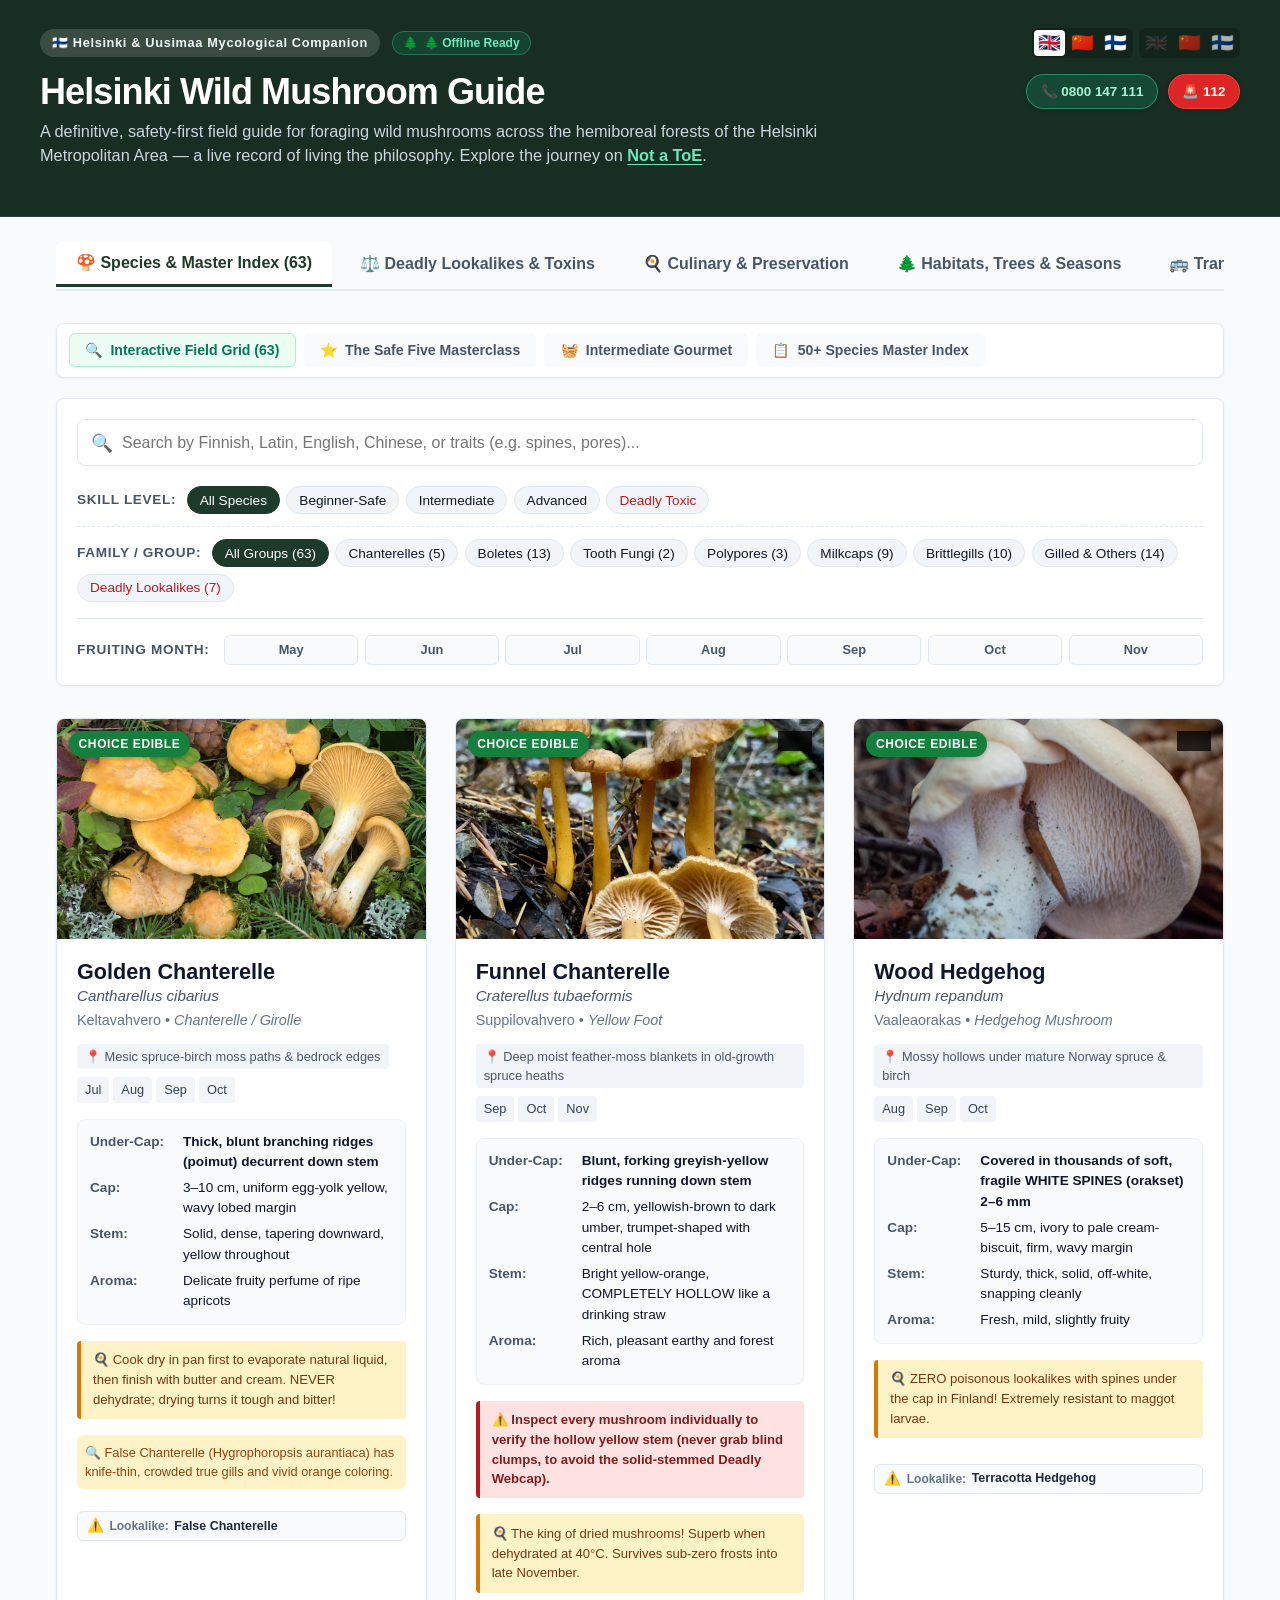
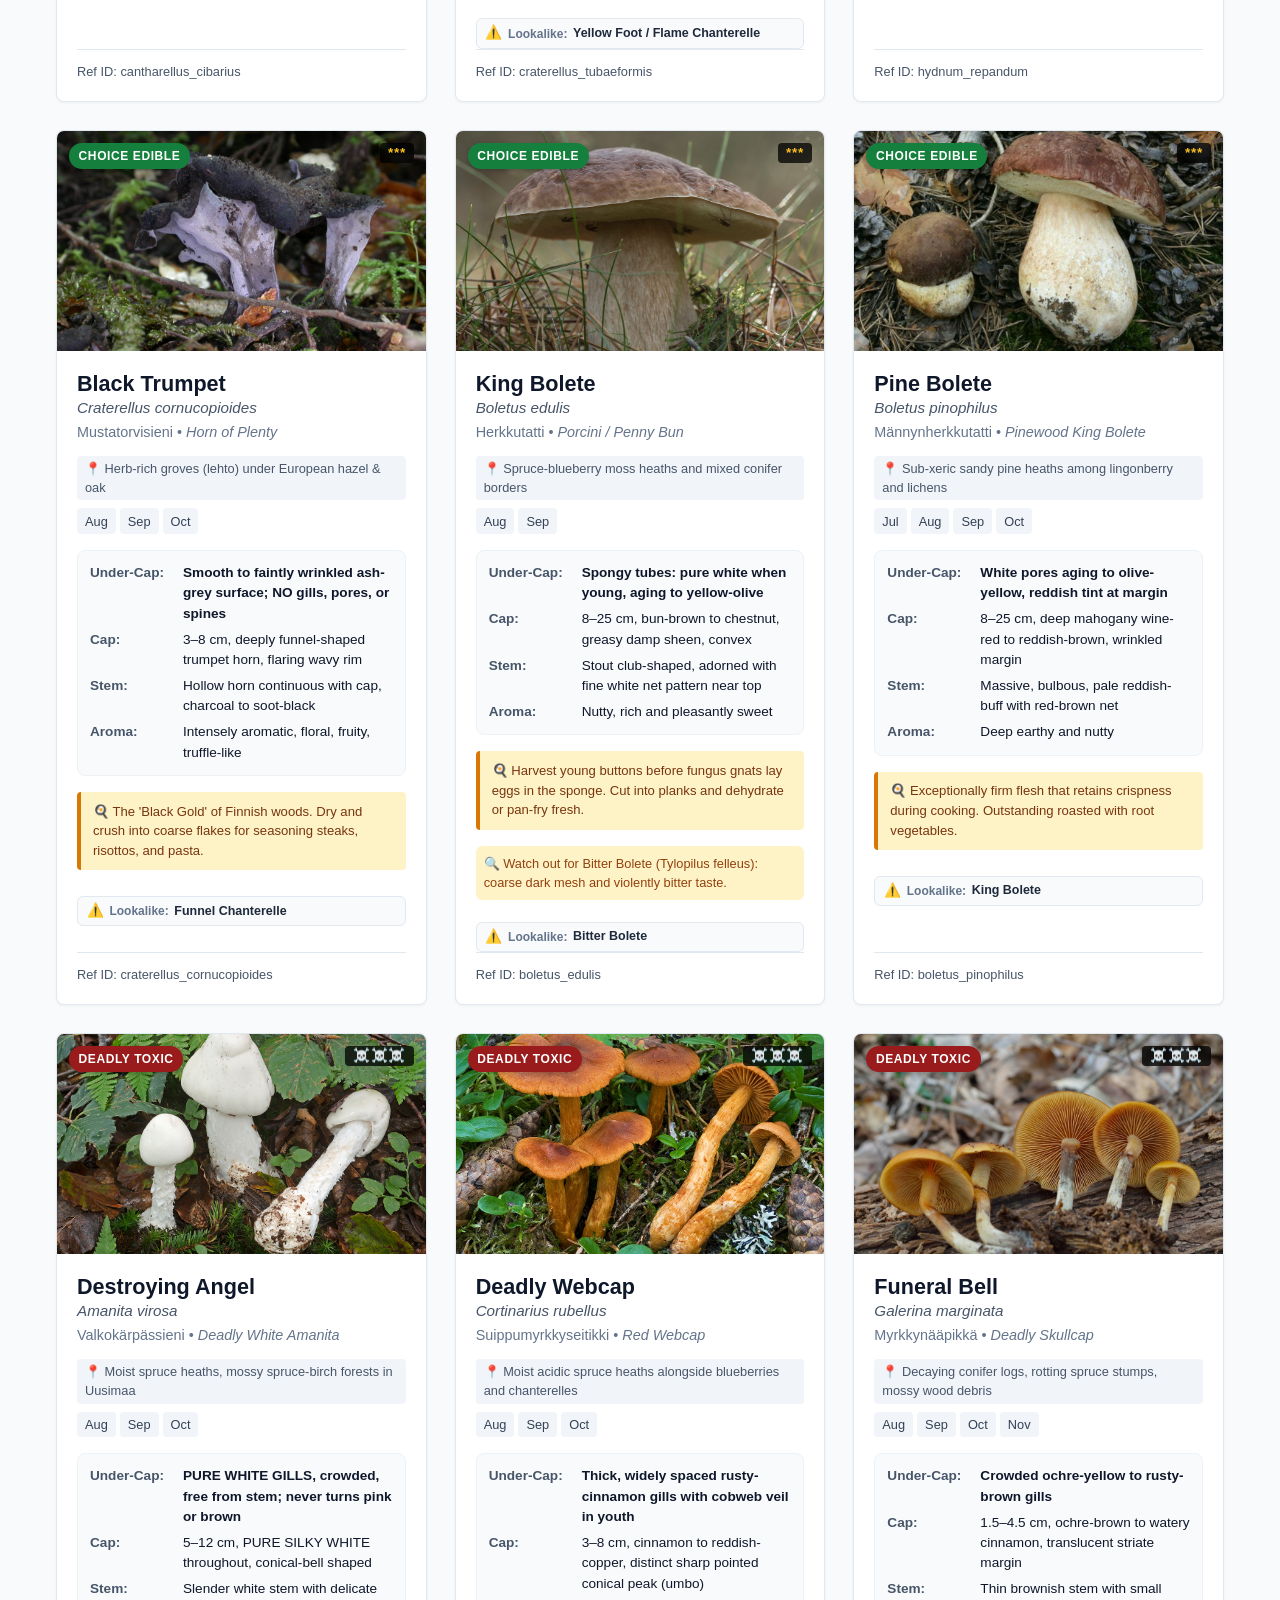
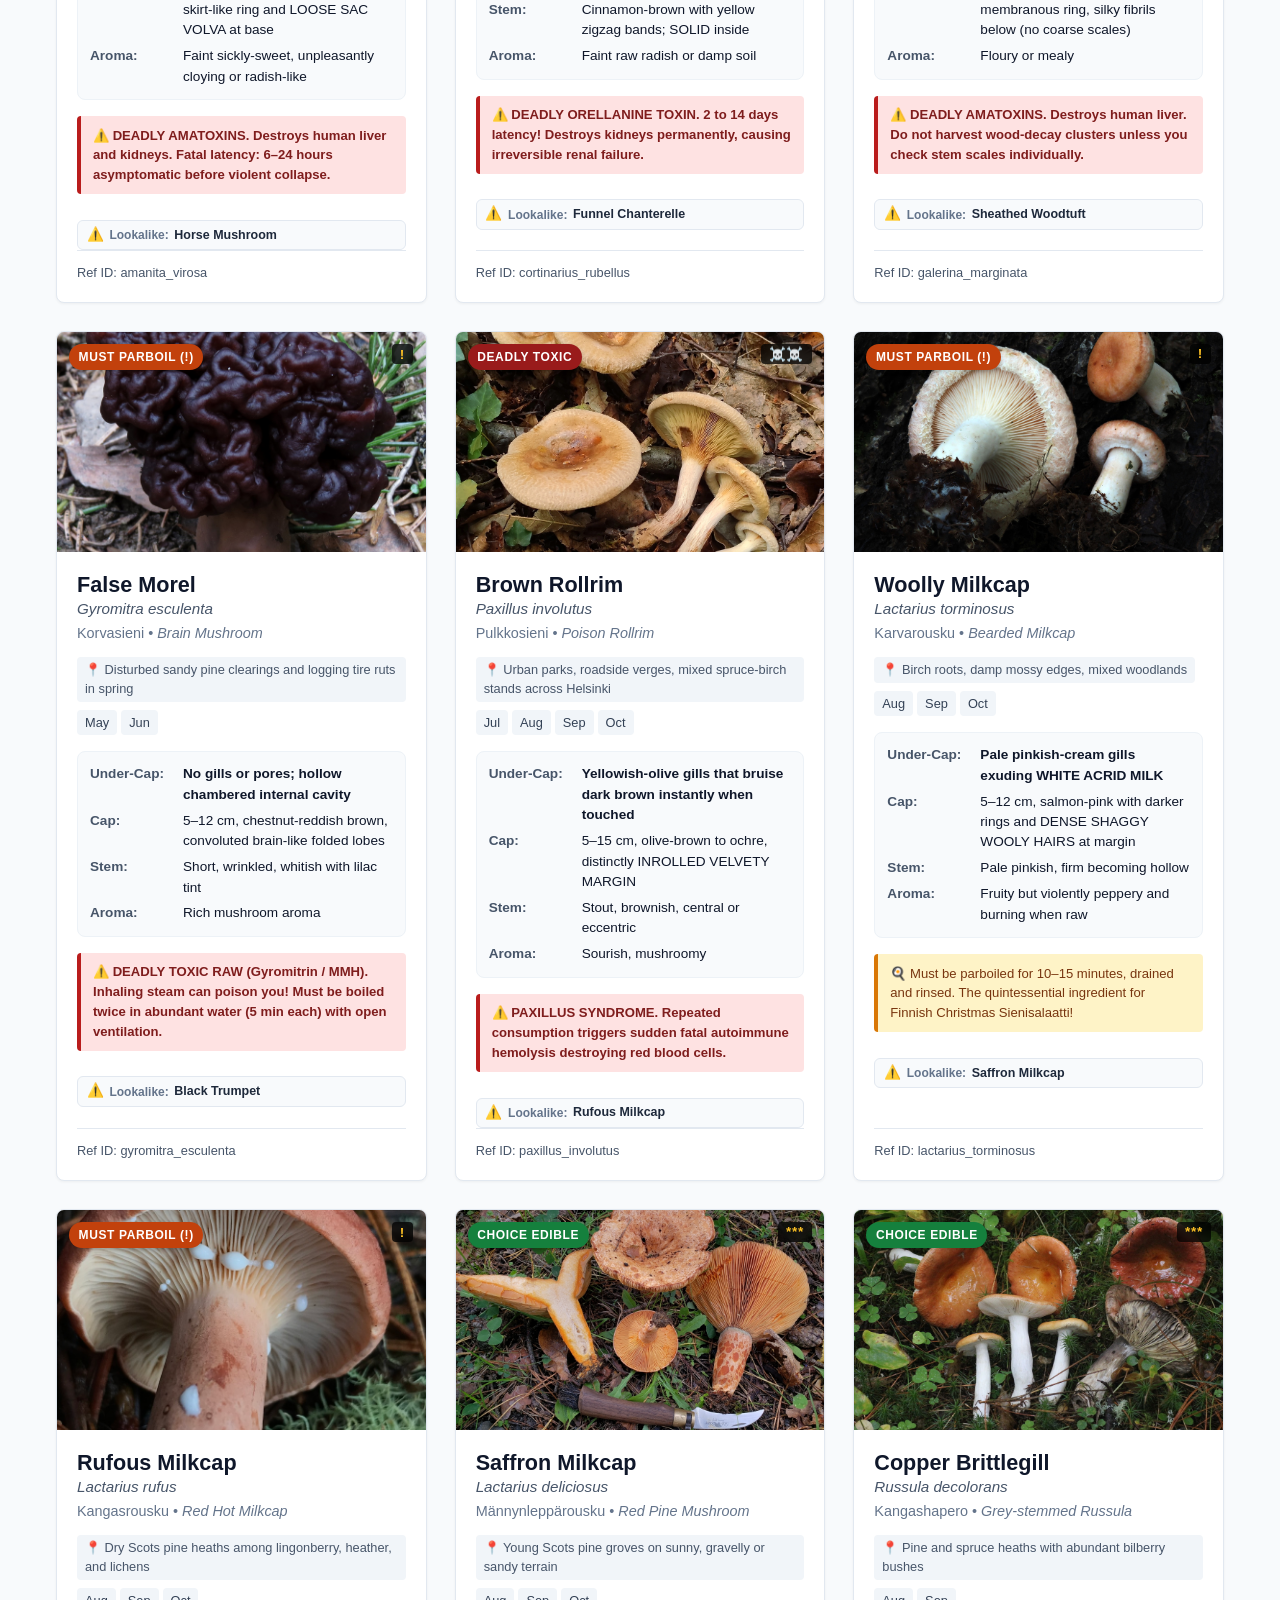
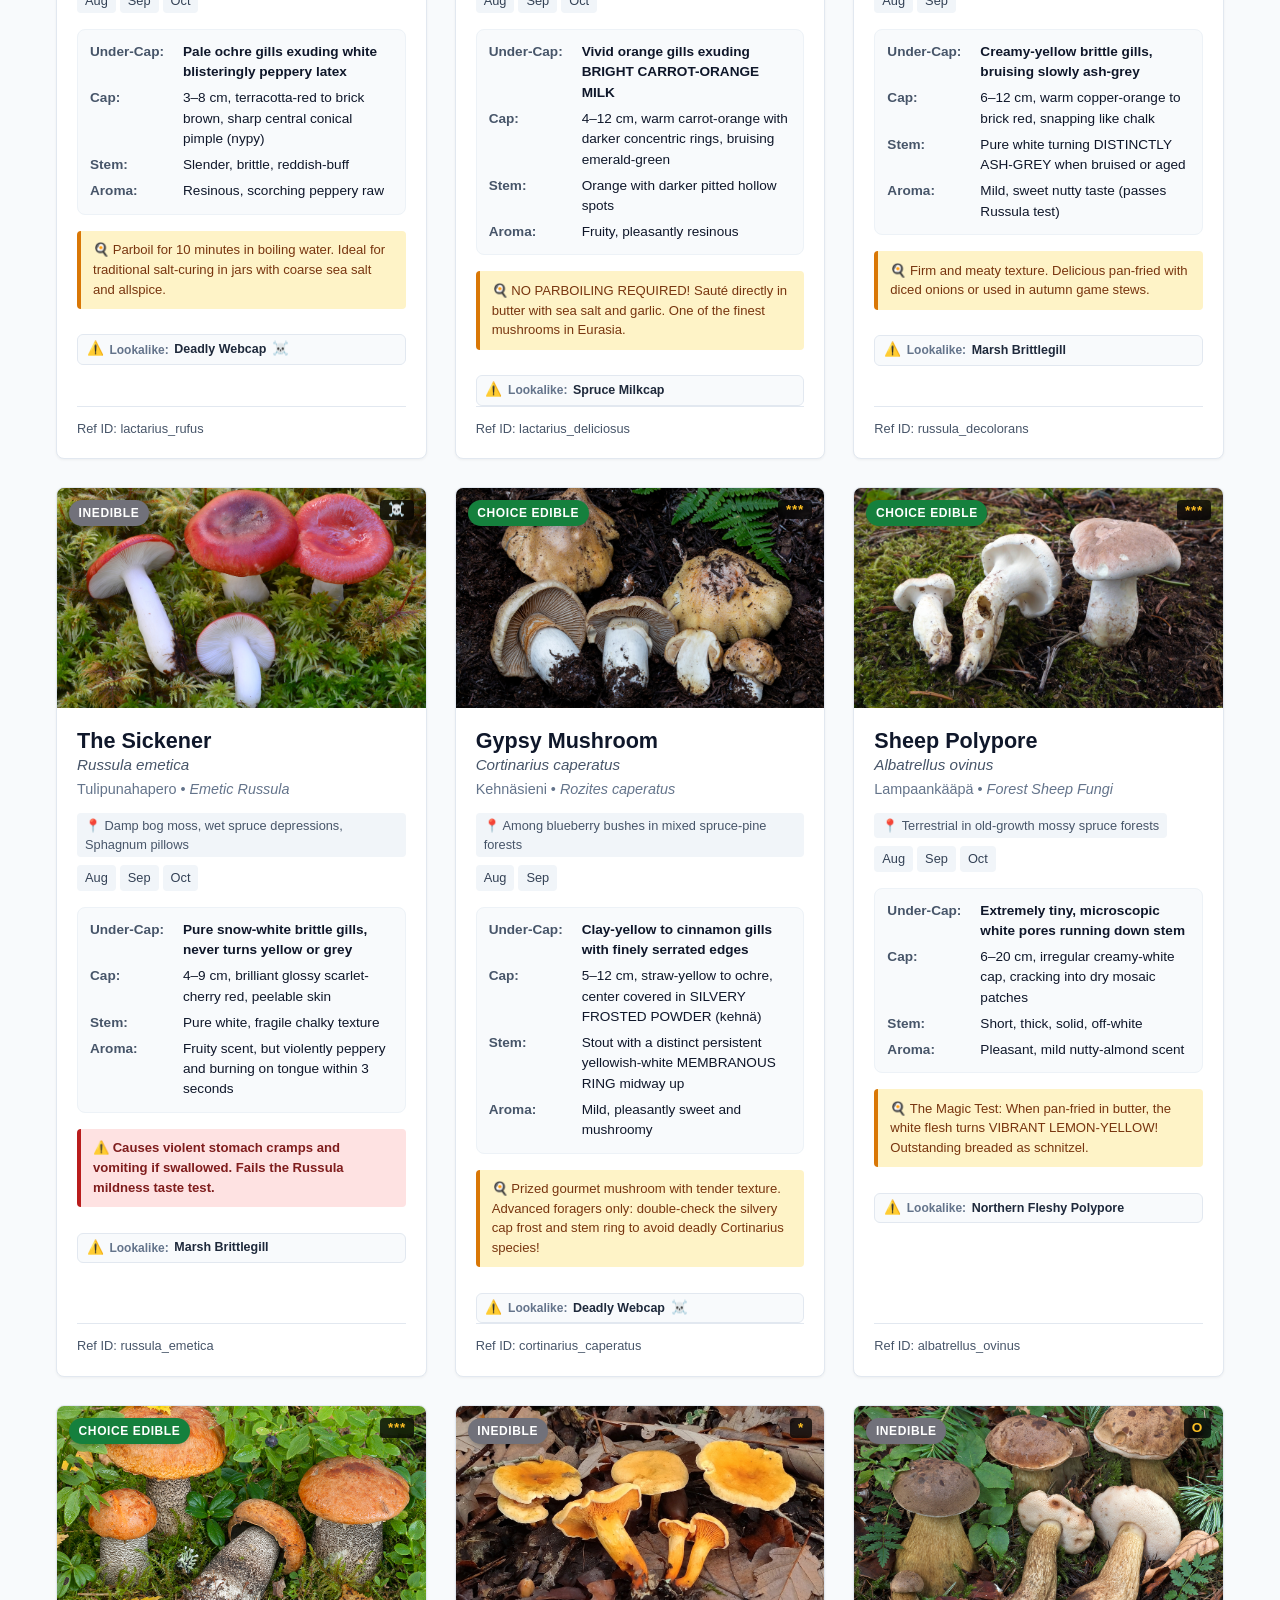
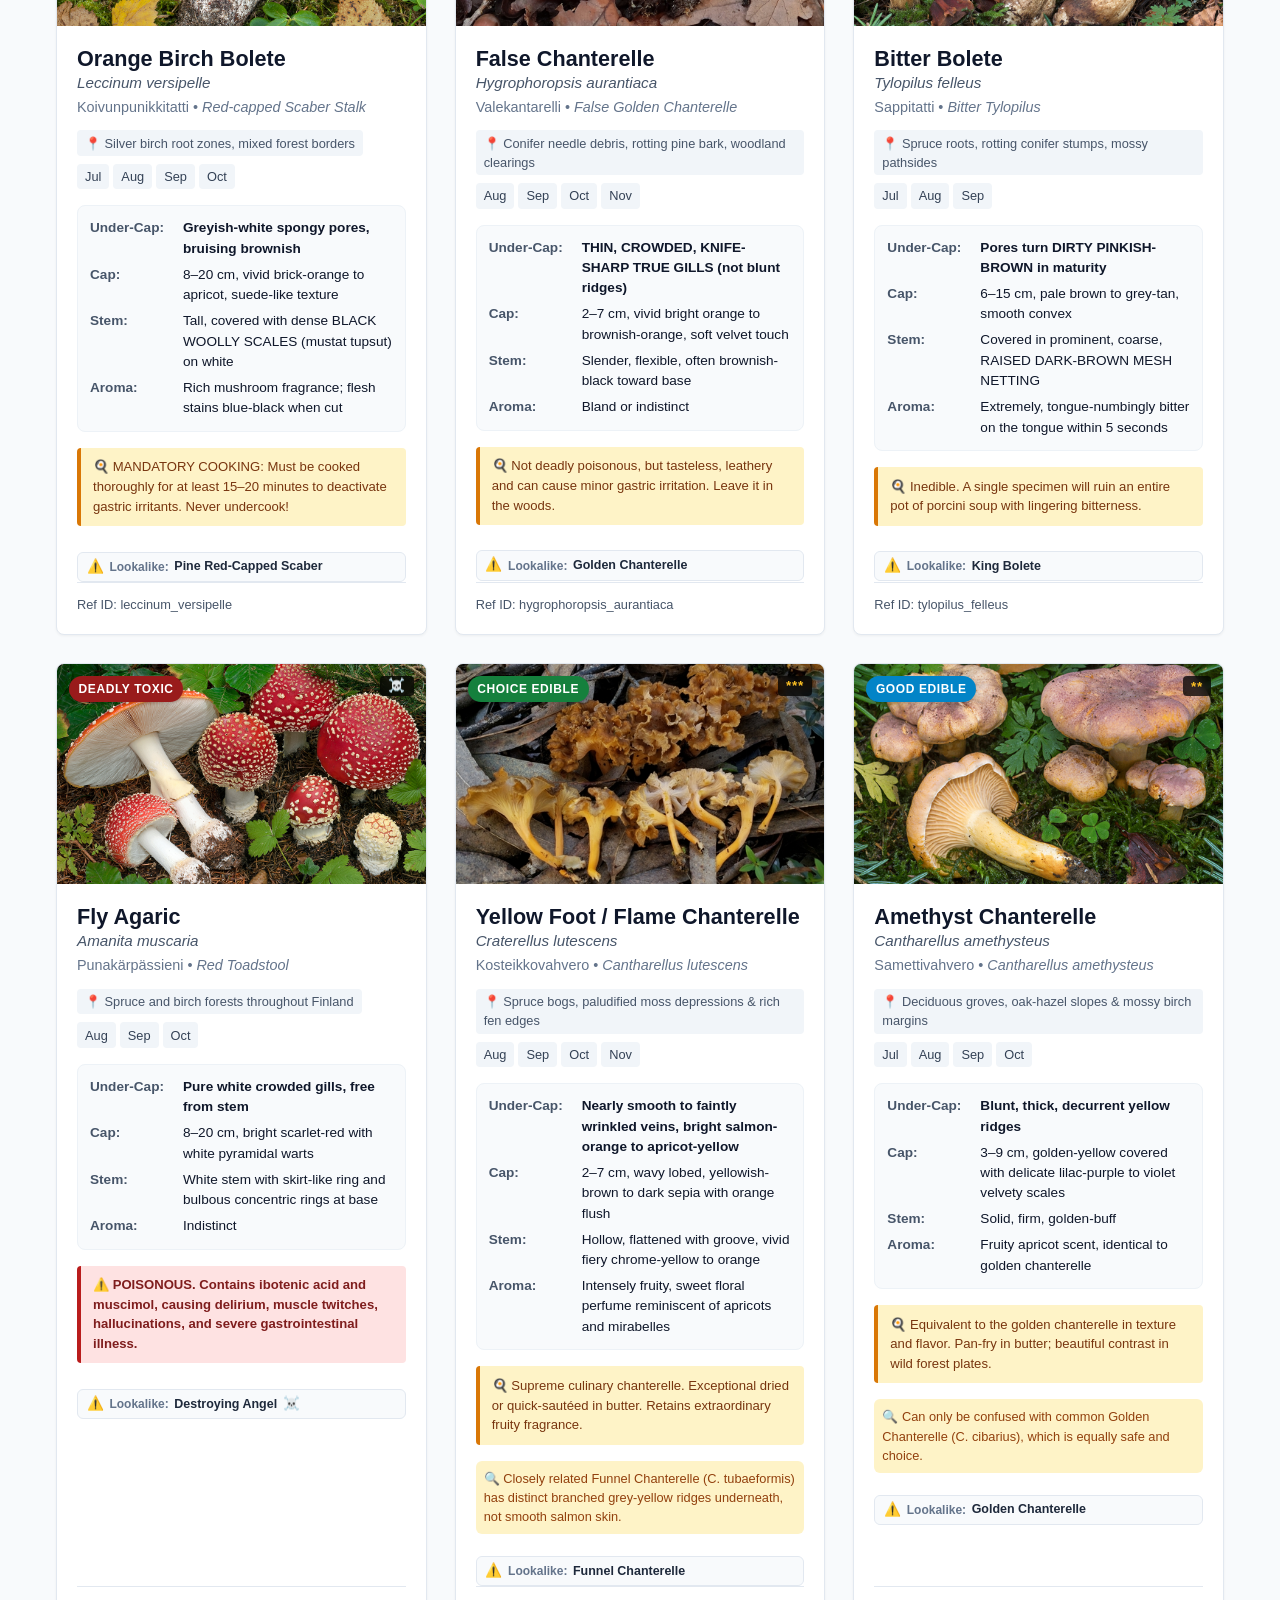
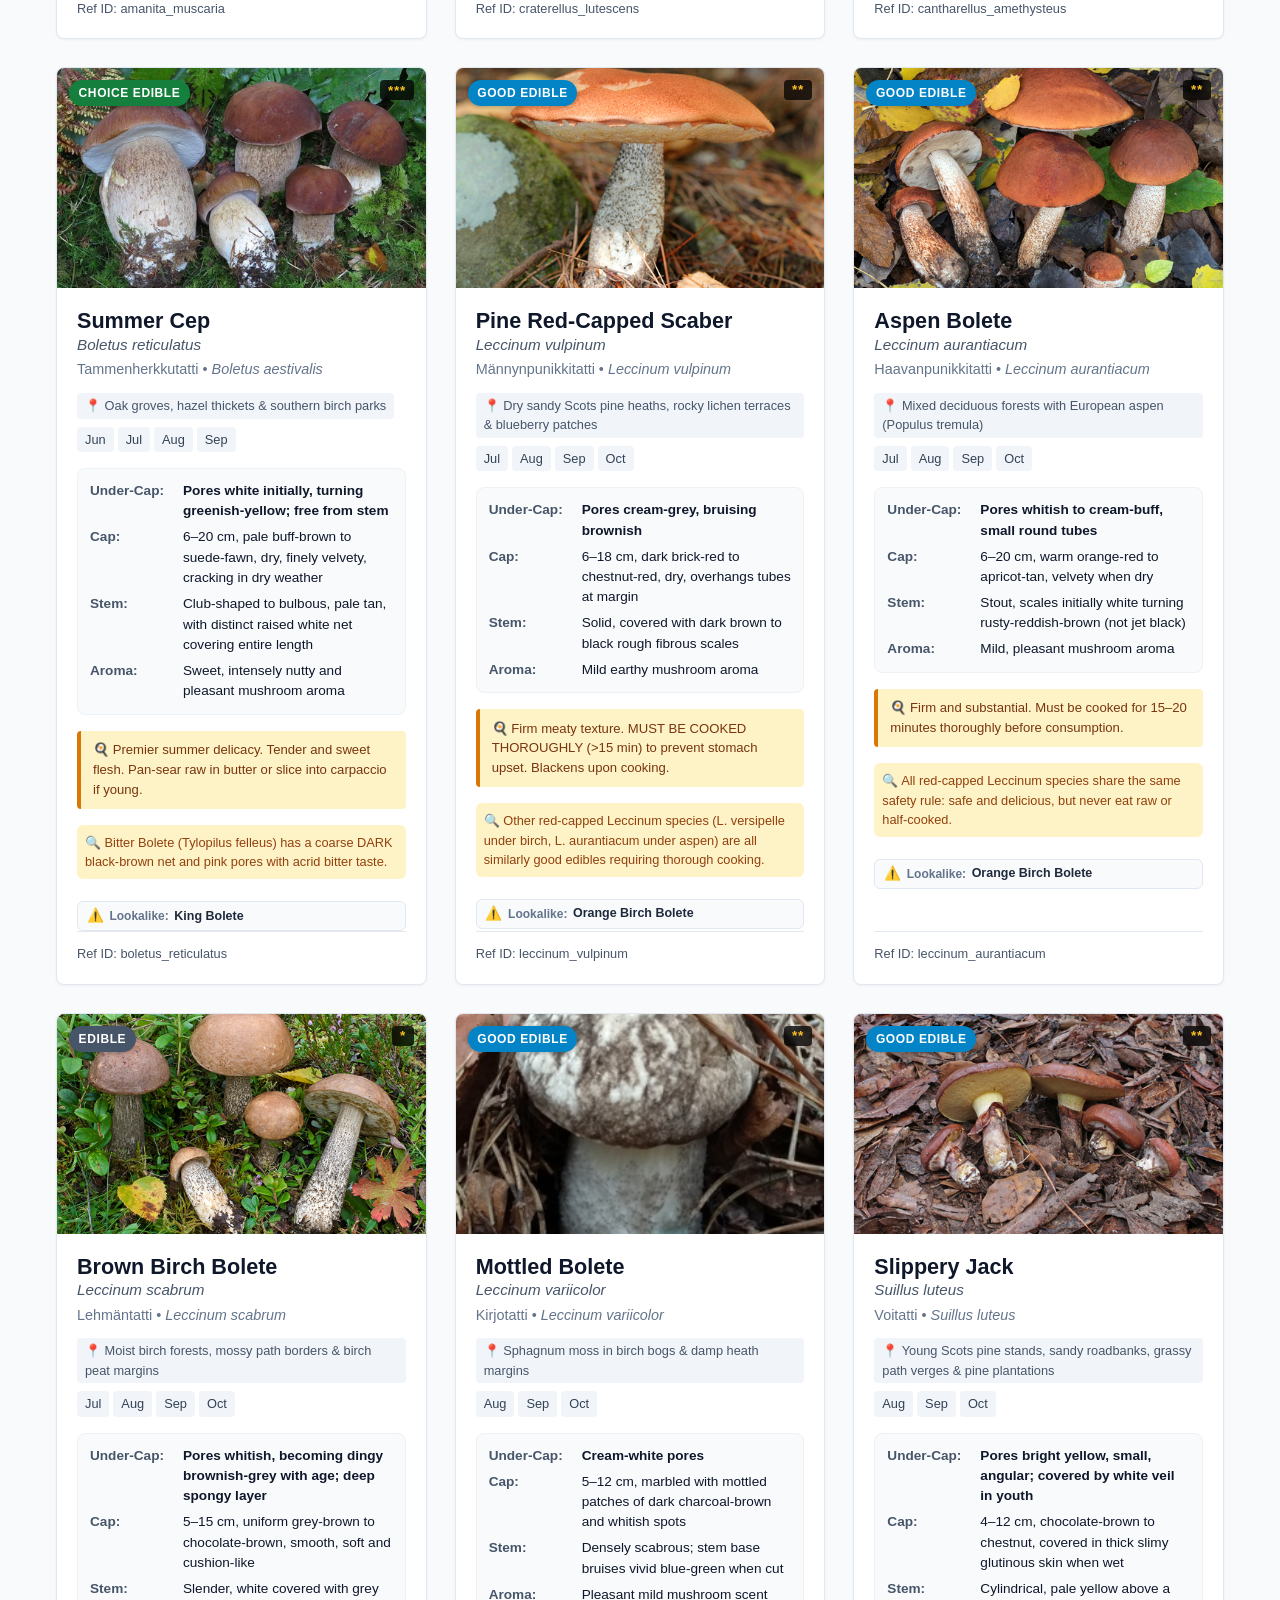
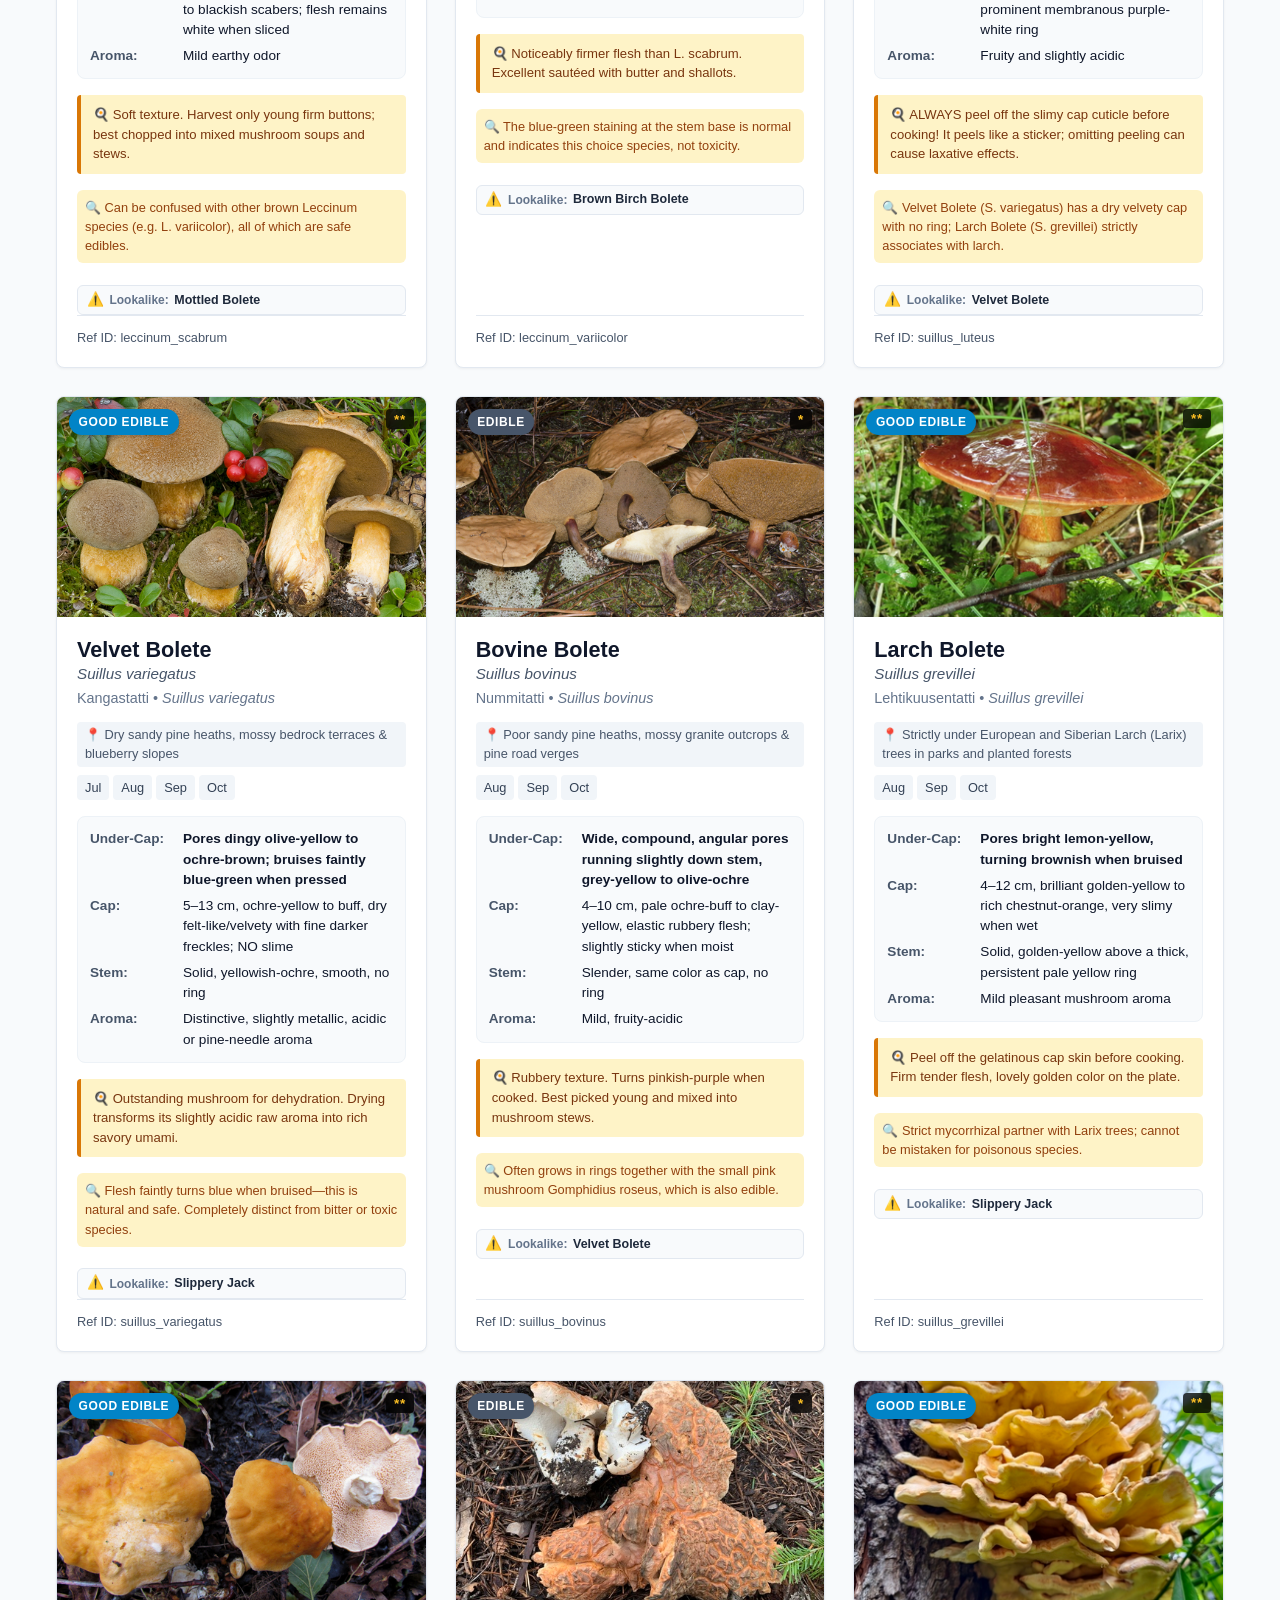
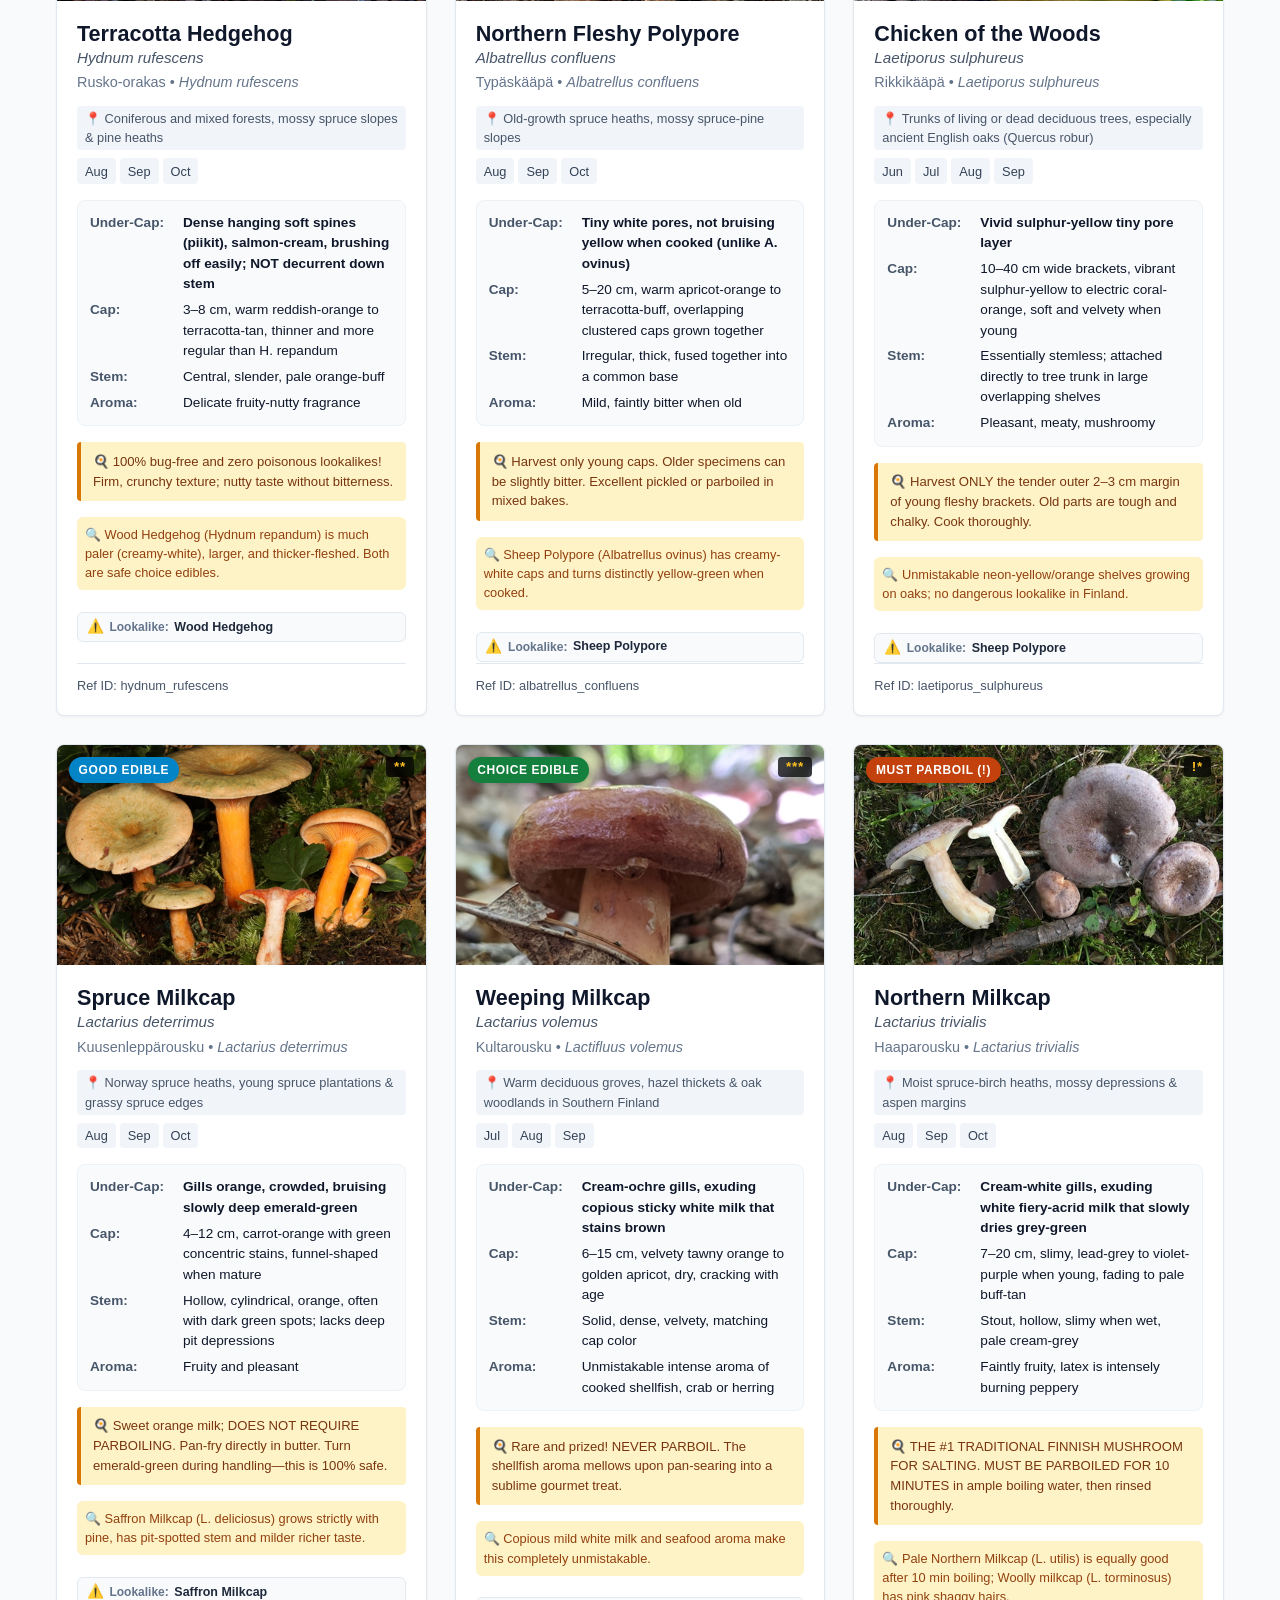
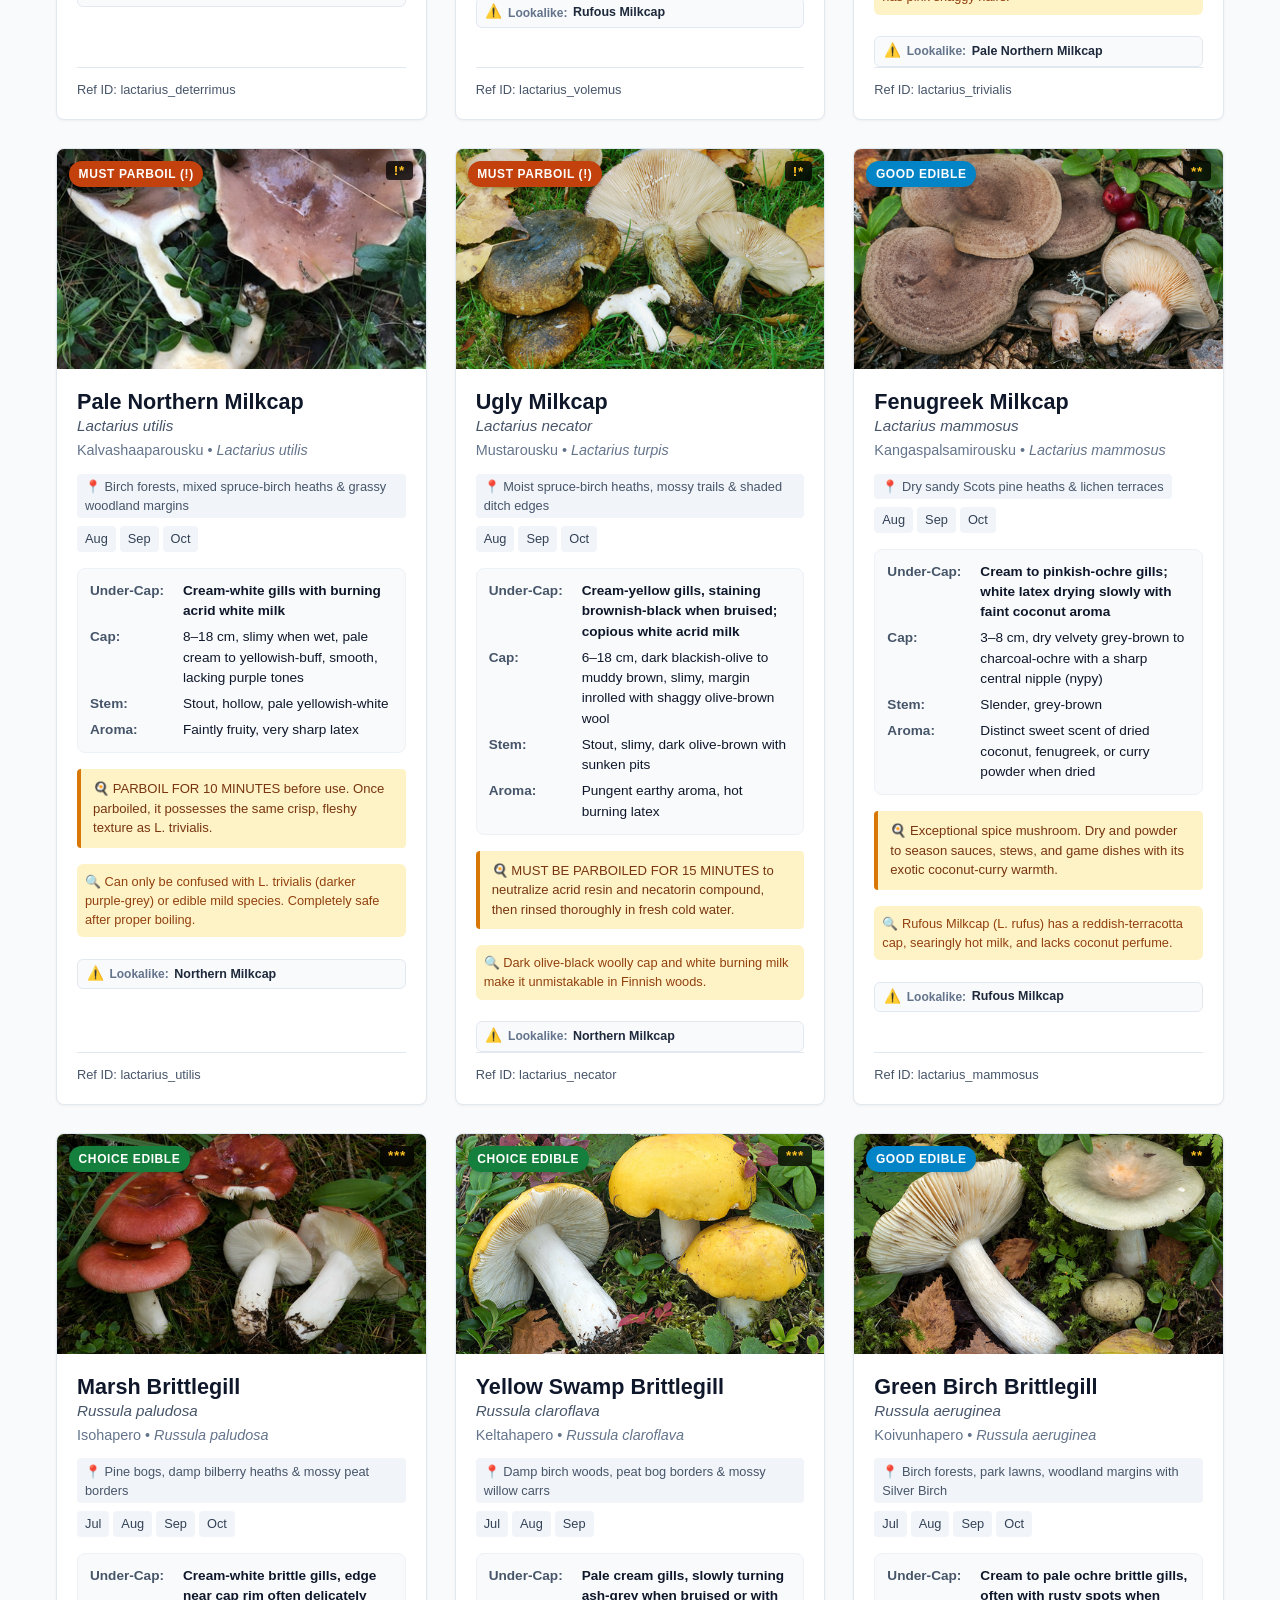
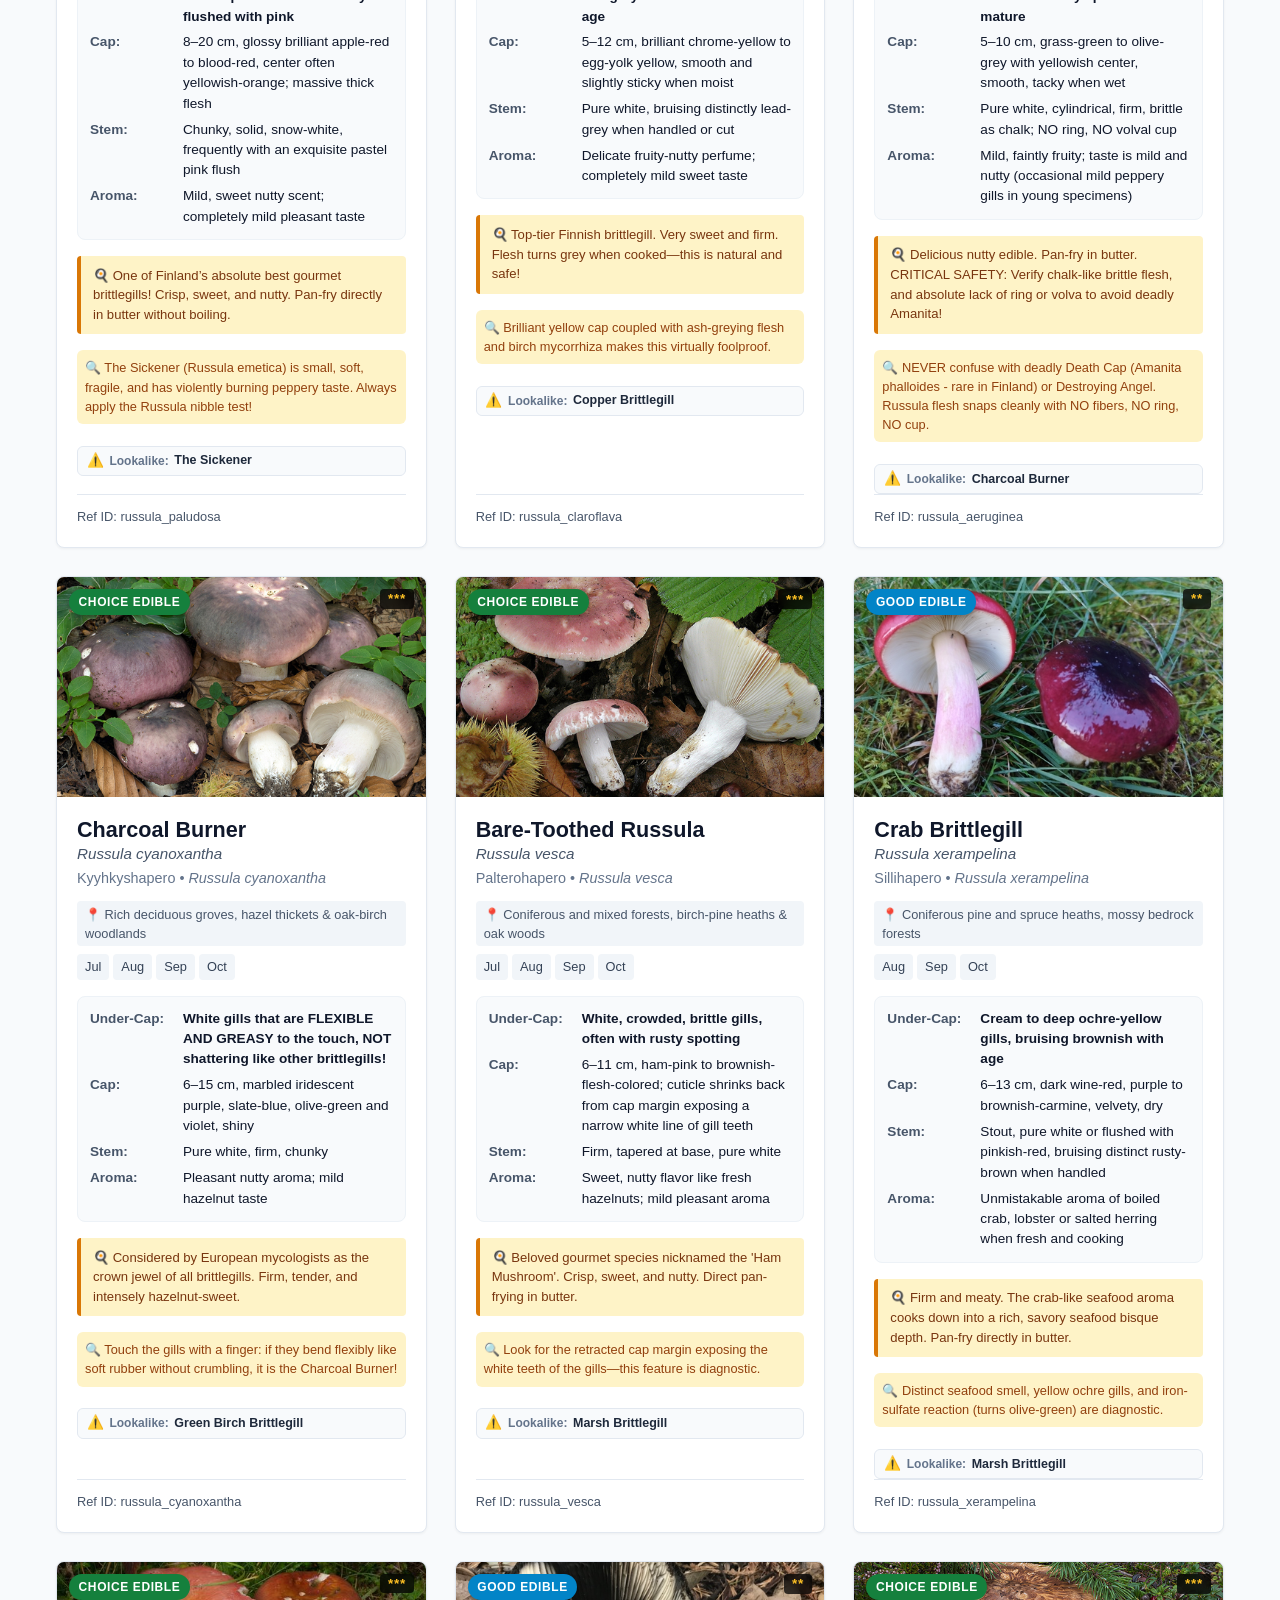
==== index.html @ a891fb32 "Remove redundant header shortcut buttons" ====
<!DOCTYPE html>
<html lang="en">
<head>
  <meta charset="UTF-8">
  <meta name="viewport" content="width=device-width, initial-scale=1.0">
  <title>Helsinki Wild Mushroom Foraging Guide • 赫尔辛基野生蘑菇采摘指南 • Helsingin Sieniopas</title>
  <meta name="description" content="Trilingual field guide to wild mushroom foraging in Helsinki & Uusimaa. Local species identification, HSL transit spots, dangerous lookalikes, and authentic recipes. Available in English, Chinese (中文), and Finnish (Suomi).">
  <meta name="theme-color" content="#1e3a2b">
  <meta name="apple-mobile-web-app-capable" content="yes">
  <meta name="apple-mobile-web-app-status-bar-style" content="black-translucent">
  <meta name="apple-mobile-web-app-title" content="Mushroom Guide">
  <link rel="manifest" href="manifest.webmanifest">
  <link rel="apple-touch-icon" href="apple-touch-icon.png">
  <link rel="stylesheet" href="styles.css?v=20260914-1120">
  <link rel="icon" href="data:image/svg+xml,<svg xmlns=%22http://www.w3.org/2000/svg%22 viewBox=%220 0 100 100%22><text y=%22.9em%22 font-size=%2290%22>🍄</text></svg>">
</head>
<body>

  <!-- In-The-Wild Offline Mode Banner -->
  <aside id="offline-status-banner" class="offline-status-banner" style="display: none;" role="status" aria-live="polite">
    <div class="offline-banner-content">
      <span class="offline-icon">📡</span>
      <span id="offline-banner-text">Offline Field Mode Active: All 50+ species monographs, 40+ recipes, visual comparators, and safety rules are running 100% off-grid from local cache.</span>
    </div>
  </aside>

  <!-- Header Banner -->
  <header id="site-header">
    <div class="header-container">
      <div class="header-top-bar">
        <div class="header-badge-group">
          <span id="site-badge" class="site-badge">🇫🇮 Helsinki & Uusimaa Mycological Companion</span>
          <button id="btn-forest-cache" class="forest-cache-pill" title="Offline Forest Cache Manager" aria-label="Forest Offline Cache">
            <span class="cache-pill-icon">🌲</span>
            <span id="forest-cache-label">Offline Ready</span>
          </button>
        </div>
        
        <!-- Language Switcher: Flag Only & Optional Second Comparison Language -->
        <div class="lang-switcher-wrapper" aria-label="Select Language">
          <div class="lang-row primary-lang-row" aria-label="Primary Language">
            <button class="lang-btn active" data-lang="en" title="English" aria-label="English">🇬🇧</button>
            <button class="lang-btn" data-lang="zh" title="中文" aria-label="中文">🇨🇳</button>
            <button class="lang-btn" data-lang="fi" title="Suomi" aria-label="Suomi">🇫🇮</button>
          </div>
          <div class="lang-row secondary-lang-row" aria-label="Secondary Language (Optional)">
            <button class="lang-btn secondary-btn" data-lang2="en" title="Compare English" aria-label="Compare English">🇬🇧</button>
            <button class="lang-btn secondary-btn" data-lang2="zh" title="与中文对照" aria-label="与中文对照">🇨🇳</button>
            <button class="lang-btn secondary-btn" data-lang2="fi" title="Vertaa suomeksi" aria-label="Vertaa suomeksi">🇫🇮</button>
          </div>
        </div>
      </div>

      <div class="site-title-row">
        <h1 id="site-title">Helsinki Wild Mushroom Guide</h1>
        <div class="site-emergency-actions">
          <a id="btn-call-poison" href="tel:0800147111" class="btn-emergency-top poison" title="Finnish Poison Information Centre 24/7 (0800 147 111)">
            <span>📞 0800 147 111</span>
          </a>
          <a id="btn-call-112" href="tel:112" class="btn-emergency-top emergency" title="General Emergency Services (112)">
            <span>🚨 112</span>
          </a>
        </div>
      </div>
      <p id="site-subtitle" class="subtitle">
        A definitive, safety-first field guide for foraging wild mushrooms across the hemiboreal forests of the Helsinki Metropolitan Area — a live record of living the philosophy. Explore the journey on <a href="https://powerpig99.github.io/not-a-toe/" target="_blank" rel="noopener noreferrer" class="blog-subtitle-link">Not a ToE</a>.
      </p>
    </div>
  </header>

  <!-- Main Content Container -->
  <main>
    <!-- View 1: Main Overview & Browsing Tabs -->
    <div id="view-main">
      <!-- Navigation Tabs -->
      <nav class="nav-tabs">
        <button id="tab-btn-catalog" class="tab-btn active" data-tab="catalog">🍄 Species & Master Index (63)</button>
        <button id="tab-btn-lookalikes" class="tab-btn" data-tab="lookalikes">⚖️ Deadly Lookalikes & Toxins</button>
        <button id="tab-btn-cooking" class="tab-btn" data-tab="cooking">🍳 Culinary & Preservation</button>
        <button id="tab-btn-habitats" class="tab-btn" data-tab="habitats">🌲 Habitats, Trees & Seasons</button>
        <button id="tab-btn-spots" class="tab-btn" data-tab="spots">🚌 Transit Spots & Hidden Trails</button>
        <button id="tab-btn-safety" class="tab-btn" data-tab="safety">🛡️ Safety & Everyman's Right</button>
      </nav>

      <!-- TAB 1: Mushroom Catalog & Master Index -->
      <section id="tab-catalog">
        <!-- View Mode Switcher: Explorer vs Masterclass Monographs -->
        <div class="view-mode-bar" id="catalog-view-mode-bar">
          <button class="view-mode-btn active" data-mode="grid" onclick="switchCatalogViewMode('grid', this)">
            <span>🔍</span> <span id="label-view-grid">Interactive Field Grid (63)</span>
          </button>
          <button class="view-mode-btn" data-mode="safe5" onclick="switchCatalogViewMode('safe5', this)">
            <span>⭐</span> <span id="label-view-safe5">The Safe Five Masterclass</span>
          </button>
          <button class="view-mode-btn" data-mode="intermediate" onclick="switchCatalogViewMode('intermediate', this)">
            <span>🧺</span> <span id="label-view-intermediate">Intermediate Gourmet</span>
          </button>
          <button class="view-mode-btn" data-mode="master" onclick="switchCatalogViewMode('master', this)">
            <span>📋</span> <span id="label-view-master">50+ Species Master Index</span>
          </button>
        </div>

        <!-- Search & Filters Panel (Shown in Grid mode) -->
        <div id="catalog-controls-panel" class="controls-panel">
          <div class="search-box">
            <span class="search-icon">🔍</span>
            <input type="text" id="search-input" placeholder="Search by Finnish, Latin, English, Chinese, or traits (e.g. spines, pores)...">
          </div>

          <div class="filters-row">
            <div class="filter-group">
              <span id="label-skill-level" class="filter-label">Skill Level:</span>
              <button id="filter-level-all" class="pill-btn level-btn active" data-level="all">All Species</button>
              <button id="filter-level-beginner" class="pill-btn level-btn" data-level="beginner">Beginner-Safe</button>
              <button id="filter-level-intermediate" class="pill-btn level-btn" data-level="intermediate">Intermediate</button>
              <button id="filter-level-advanced" class="pill-btn level-btn" data-level="advanced">Advanced</button>
              <button id="filter-level-deadly" class="pill-btn level-btn" data-level="deadly" style="color: #b91c1c;">Deadly Toxic</button>
            </div>
          </div>

          <div class="filters-row family-filters-row">
            <div class="filter-group">
              <span id="label-family-filter" class="filter-label">Family / Group:</span>
              <button id="filter-fam-all" class="pill-btn family-btn active" data-family="all">All Groups (63)</button>
              <button id="filter-fam-chanterelles" class="pill-btn family-btn" data-family="cantharellaceae">Chanterelles (5)</button>
              <button id="filter-fam-boletes" class="pill-btn family-btn" data-family="boletaceae">Boletes (13)</button>
              <button id="filter-fam-tooth" class="pill-btn family-btn" data-family="hydnaceae">Tooth Fungi (2)</button>
              <button id="filter-fam-polypores" class="pill-btn family-btn" data-family="polyporaceae">Polypores (3)</button>
              <button id="filter-fam-milkcaps" class="pill-btn family-btn" data-family="milkcaps">Milkcaps (9)</button>
              <button id="filter-fam-brittlegills" class="pill-btn family-btn" data-family="russulaceae">Brittlegills (10)</button>
              <button id="filter-fam-others" class="pill-btn family-btn" data-family="agaric_others">Gilled & Others (14)</button>
              <button id="filter-fam-deadly" class="pill-btn family-btn" data-family="deadly_toxic" style="color: #b91c1c;">Deadly Lookalikes (7)</button>
            </div>
          </div>

          <!-- Season Month Selector -->
          <div class="season-bar">
            <span id="label-month-filter" class="filter-label" style="align-self: center; margin-right: 0.5rem;">Fruiting Month:</span>
            <button class="month-btn" data-month="5">May</button>
            <button class="month-btn" data-month="6">Jun</button>
            <button class="month-btn" data-month="7">Jul</button>
            <button class="month-btn" data-month="8">Aug</button>
            <button class="month-btn" data-month="9">Sep</button>
            <button class="month-btn" data-month="10">Oct</button>
            <button class="month-btn" data-month="11">Nov</button>
          </div>
        </div>

        <!-- Mushroom Grid Container -->
        <div id="mushroom-grid" class="mushroom-grid">
          <!-- Rendered reactively by JavaScript -->
        </div>

        <!-- Monograph Reader Container for Safe Five, Intermediate & Master Index -->
        <div id="catalog-monograph-container" class="live-reader-container" style="display: none;">
          <!-- Injected reactively by switchCatalogViewMode -->
        </div>
      </section>

      <!-- TAB 2: Lookalike Comparator & Toxin Science -->
      <section id="tab-lookalikes" style="display: none;">
        <div id="lookalike-container" class="comparator-section">
          <!-- Rendered reactively by JavaScript -->
        </div>
      </section>

      <!-- TAB 3: Cooking & Preparation Guide & Masterclasses -->
      <section id="tab-cooking" style="display: none;">
        <div id="cooking-container">
          <!-- Rendered reactively by JavaScript -->
        </div>
      </section>

      <!-- TAB 4: Forest Habitats, Trees & Seasons -->
      <section id="tab-habitats" style="display: none;">
        <div id="habitats-container">
          <!-- Rendered reactively by JavaScript -->
        </div>
      </section>

      <!-- TAB 5: HSL Transit Spots & Hidden Trails -->
      <section id="tab-spots" style="display: none;">
        <div id="spots-container">
          <!-- Rendered reactively by JavaScript -->
        </div>
      </section>

      <!-- TAB 6: Safety, Everyman's Right & Law -->
      <section id="tab-safety" style="display: none;">
        <div id="safety-content-container">
          <!-- Rendered reactively by JavaScript -->
        </div>
      </section>
    </div>

    <!-- View 2: Dedicated In-Depth Mushroom Field Guide Page -->
    <section id="view-mushroom-detail" class="mushroom-detail-view" style="display: none;">
      <!-- Dynamically rendered by renderMushroomDetail() in app.js -->
    </section>
  </main>

  <!-- Footer -->
  <footer style="background: #0f172a; color: #94a3b8; text-align: center; padding: 2.5rem 1rem 3rem; font-size: 0.85rem;">
    <p style="margin-bottom: 0.75rem;">
      <a href="overview.html" style="color: #a7f3d0; text-decoration: none; margin: 0 0.5rem; font-weight: 600;">📑 Documentation Overview</a> •
      <a href="https://powerpig99.github.io/not-a-toe/" style="color: #a7f3d0; text-decoration: none; margin: 0 0.5rem;" target="_blank" rel="noopener">🌌 Not a ToE Blog</a> •
      <a href="https://powerpig99.github.io/hunting-in-finland/" style="color: #a7f3d0; text-decoration: none; margin: 0 0.5rem;" target="_blank" rel="noopener">🌲 Hunting in Finland</a> •
      <a href="https://powerpig99.github.io/adult-piano-guide/" style="color: #a7f3d0; text-decoration: none; margin: 0 0.5rem;" target="_blank" rel="noopener">🎹 Adult Piano Companion</a>
    </p>
    <p id="footer-note">Helsinki Mushroom Foraging Companion • Built for local biodiversity and safe foraging in Uusimaa.</p>
    <p id="footer-disclaimer" style="margin-top: 0.35rem; color: #64748b;">Always verify specimens with 100% certainty before consumption. Emergency: 112 • Poison Center: 0800 147 111.</p>
  </footer>

  <!-- Interactive Lightbox Gallery Modal -->
  <div id="gallery-modal-backdrop" class="gallery-modal-backdrop" role="dialog" aria-modal="true" aria-hidden="true">
    <div class="gallery-modal-content">
      <div class="gallery-modal-header">
        <div class="gallery-modal-title">
          <h3 id="gallery-modal-title">Species Name</h3>
          <span id="gallery-modal-subtitle">Latin name</span>
        </div>
        <span id="gallery-counter" class="gallery-counter">1 / 4</span>
        <button id="gallery-close-btn" class="gallery-close-btn" aria-label="Close Gallery">✕</button>
      </div>

      <div class="gallery-stage">
        <button id="gallery-nav-prev" class="gallery-nav-btn prev" aria-label="Previous photo">‹</button>
        <img id="gallery-main-img" class="gallery-main-image" src="" alt="Mushroom reference photo">
        <button id="gallery-nav-next" class="gallery-nav-btn next" aria-label="Next photo">›</button>
      </div>

      <div class="gallery-caption-bar">
        <div id="gallery-caption-text" class="gallery-caption-text">Diagnostic feature</div>
        <div id="gallery-attribution" class="gallery-attribution">Attribution</div>
      </div>

      <div id="gallery-thumbs" class="gallery-thumbnails-strip">
        <!-- Thumbnails rendered dynamically by app.js -->
      </div>
    </div>
  </div>

  <!-- Forest Offline Cache Modal -->
  <div id="forest-cache-modal" class="gallery-modal-backdrop" role="dialog" aria-modal="true" aria-hidden="true">
    <div class="forest-cache-modal-card">
      <div class="forest-cache-modal-header">
        <div>
          <h3 id="cache-modal-title" style="margin: 0; font-size: 1.25rem; font-weight: 800; color: #10b981;">🌲 Forest Offline Field Cache</h3>
          <p id="cache-modal-subtitle" style="margin: 0.25rem 0 0; font-size: 0.85rem; color: #94a3b8;">Foraging with Zero Cellular Signal across Helsinki & Uusimaa</p>
        </div>
        <button id="btn-close-cache-modal" class="gallery-close-btn" aria-label="Close">✕</button>
      </div>
      <div class="forest-cache-modal-body">
        <!-- Core guide status -->
        <div class="cache-status-box">
          <div class="cache-status-info">
            <strong id="cache-core-title">Core App & Field Guide Data</strong>
            <p id="cache-core-desc">All 50+ species monographs, 40+ recipes, lookalike comparators, and safety rules are permanently cached in your browser.</p>
          </div>
          <span id="cache-core-status" class="cache-badge-ok">✓ 100% Offline Ready</span>
        </div>

        <!-- Photo cache status -->
        <div class="cache-status-box">
          <div class="cache-status-info">
            <strong id="cache-photos-title">Species Reference Photographs</strong>
            <p id="cache-photos-desc">High-resolution photos for all 50+ species (215 images, ~48 MB). Pre-cache them all so every gallery works deep in the wilderness.</p>
            <div id="cache-progress-container" class="cache-progress-container" style="display: none;">
              <div class="cache-progress-bar-bg">
                <div id="cache-progress-bar-fill" class="cache-progress-bar-fill" style="width: 0%;"></div>
              </div>
              <span id="cache-progress-text" class="cache-progress-text">0 / 215 photos cached (0%)</span>
            </div>
          </div>
          <div class="cache-box-actions">
            <button id="btn-cache-all-photos" class="btn-cache-action primary">
              <span id="btn-cache-all-photos-text">📥 Pre-cache All 215 Photos</span>
            </button>
            <button id="btn-clear-photos-cache" class="btn-cache-action secondary" style="display: none;">
              <span id="btn-clear-photos-text">🗑️ Clear Photos</span>
            </button>
          </div>
        </div>
        
        <p id="cache-all-cached-notice" class="cache-success-message" style="display: none;">
          ✓ All 215 species photos are saved offline in local storage! You are ready for deep forest foraging.
        </p>
      </div>
    </div>
  </div>

  <!-- Scripts: handbook data & i18n database loaded first, followed by reactive controller -->
  <script src="handbook_data.js?v=20260914-1120"></script>
  <script src="i18n.js?v=20260914-1120"></script>
  <script src="app.js?v=20260914-1120"></script>
</body>
</html>
---- styles.css ----
/* Helsinki Mushroom Foraging Field Companion Styles */
:root {
  --primary: #1e3a2b;
  --primary-light: #2d5a42;
  --accent: #d97706;
  --accent-light: #fef3c7;
  --danger: #b91c1c;
  --danger-light: #fee2e2;
  --warning: #c2410c;
  --warning-light: #ffedd5;
  --success: #15803d;
  --success-light: #dcfce7;
  --bg: #f8fafc;
  --card-bg: #ffffff;
  --text-main: #0f172a;
  --text-muted: #475569;
  --border: #e2e8f0;
  --radius: 8px;
  --shadow: 0 1px 3px 0 rgba(0, 0, 0, 0.05);
  --shadow-lg: 0 4px 6px -1px rgba(0, 0, 0, 0.07);
}

* {
  box-sizing: border-box;
  margin: 0;
  padding: 0;
}

body {
  font-family: -apple-system, BlinkMacSystemFont, "Segoe UI", Roboto, Helvetica, Arial, "PingFang SC", "Hiragino Sans GB", "Microsoft YaHei", sans-serif;
  background-color: var(--bg);
  color: var(--text-main);
  line-height: 1.5;
  -webkit-font-smoothing: antialiased;
}

/* Header & Banner */
header {
  background: #182e22;
  color: #ffffff;
  padding: 1.75rem 1.5rem 1.5rem;
  border-bottom: 1px solid rgba(255, 255, 255, 0.1);
}

.header-container {
  max-width: 1200px;
  margin: 0 auto;
}

.header-top-bar {
  display: flex;
  justify-content: space-between;
  align-items: center;
  margin-bottom: 0.75rem;
  flex-wrap: wrap;
  gap: 0.75rem;
}

.site-badge {
  display: inline-block;
  background-color: rgba(255, 255, 255, 0.15);
  backdrop-filter: blur(8px);
  color: #f1f5f9;
  font-size: 0.8rem;
  font-weight: 600;
  letter-spacing: 0.05em;
  padding: 0.25rem 0.75rem;
  border-radius: 9999px;
}

.blog-subtitle-link {
  color: #6ee7b7;
  text-decoration: underline;
  text-underline-offset: 3px;
  font-weight: 700;
  transition: all 0.2s;
}

.blog-subtitle-link:hover {
  color: #ffffff;
  text-decoration-color: #ffffff;
}

/* Language Switcher: Dual Bars Side-by-Side, Flags Only, Minimalist */
.lang-switcher-wrapper {
  display: inline-flex;
  flex-direction: row;
  align-items: center;
  gap: 6px;
}

.lang-row {
  display: inline-flex;
  align-items: center;
  gap: 2px;
}

.header-top-bar .lang-row {
  background: rgba(0, 0, 0, 0.2);
  padding: 2px;
  border-radius: 6px;
}

.lang-btn {
  background: none;
  border: none;
  font-size: 1.15rem;
  line-height: 1;
  padding: 2px 4px;
  border-radius: 4px;
  cursor: pointer;
  transition: all 0.15s ease;
  display: inline-flex;
  align-items: center;
  justify-content: center;
  min-width: 28px;
  min-height: 26px;
}

.lang-btn:hover {
  background: rgba(255, 255, 255, 0.2);
}

.lang-btn.active {
  background-color: #ffffff;
  box-shadow: 0 1px 2px rgba(0, 0, 0, 0.15);
}

.lang-btn.secondary-btn {
  opacity: 0.65;
}

.lang-btn.secondary-btn:hover {
  opacity: 1;
}

.lang-btn.secondary-btn.active-secondary {
  background-color: rgba(255, 255, 255, 0.35);
  box-shadow: 0 0 0 1.5px rgba(255, 255, 255, 0.7);
  opacity: 1;
}

.lang-btn.disabled-lang {
  opacity: 0.15;
  cursor: not-allowed;
  pointer-events: none;
}

h1 {
  font-size: 2.25rem;
  font-weight: 800;
  letter-spacing: -0.025em;
  margin-bottom: 0.5rem;
  line-height: 1.2;
}

.subtitle {
  color: #cbd5e1;
  font-size: 1.02rem;
  max-width: 800px;
  margin-bottom: 1.5rem;
  line-height: 1.5;
}

/* Site Title Row with Integrated Emergency Buttons */
.site-title-row {
  display: flex;
  justify-content: space-between;
  align-items: center;
  flex-wrap: wrap;
  gap: 0.75rem 1.25rem;
  margin-bottom: 0.35rem;
}

.site-title-row h1 {
  margin: 0;
}

.site-emergency-actions {
  display: inline-flex;
  align-items: center;
  gap: 0.6rem;
}

.btn-emergency-top {
  display: inline-flex;
  align-items: center;
  gap: 0.4rem;
  padding: 0.38rem 0.85rem;
  border-radius: 9999px;
  font-size: 0.84rem;
  font-weight: 700;
  text-decoration: none;
  transition: all 0.15s ease;
  white-space: nowrap;
  box-shadow: 0 1px 4px rgba(0,0,0,0.15);
}

.btn-emergency-top.poison {
  background: rgba(16, 185, 129, 0.2);
  color: #a7f3d0;
  border: 1px solid rgba(52, 211, 153, 0.5);
}

.btn-emergency-top.poison:hover {
  background: rgba(16, 185, 129, 0.35);
  color: #ffffff;
  transform: translateY(-1px);
}

.btn-emergency-top.emergency {
  background: #dc2626;
  color: #ffffff;
  border: 1px solid #ef4444;
}

.btn-emergency-top.emergency:hover {
  background: #b91c1c;
  transform: translateY(-1px);
}

@media (max-width: 640px) {
  .site-title-row {
    flex-direction: column;
    align-items: flex-start;
    gap: 0.5rem;
  }
}

.emergency-btn {
  background-color: rgba(255, 255, 255, 0.15);
  color: #ffffff;
  border: 1px solid rgba(255, 255, 255, 0.25);
  font-weight: 600;
  padding: 0.35rem 0.75rem;
  border-radius: 6px;
  text-decoration: none;
  font-size: 0.82rem;
  transition: all 0.15s ease;
  display: inline-flex;
  align-items: center;
  gap: 0.4rem;
}

.emergency-btn:hover {
  background-color: rgba(255, 255, 255, 0.25);
}

/* Main Container & Tabs */
main {
  max-width: 1200px;
  margin: 0 auto;
  padding: 1.5rem 1rem 4rem;
}

.nav-tabs {
  display: flex;
  gap: 0.5rem;
  border-bottom: 2px solid var(--border);
  margin-bottom: 2rem;
  overflow-x: auto;
  padding-bottom: 2px;
}

.tab-btn {
  background: none;
  border: none;
  padding: 0.75rem 1.25rem;
  font-size: 1rem;
  font-weight: 600;
  color: var(--text-muted);
  cursor: pointer;
  border-radius: 8px 8px 0 0;
  transition: all 0.2s;
  white-space: nowrap;
}

.tab-btn:hover {
  color: var(--primary);
  background-color: #f1f5f9;
}

.tab-btn.active {
  color: var(--primary);
  border-bottom: 3px solid var(--primary);
  background-color: #ffffff;
}

/* Filter Controls */
.controls-panel {
  background: var(--card-bg);
  border: 1px solid var(--border);
  border-radius: var(--radius);
  padding: 1.25rem;
  margin-bottom: 2rem;
  box-shadow: var(--shadow);
}

.search-box {
  position: relative;
  margin-bottom: 1.25rem;
}

.search-box input {
  width: 100%;
  padding: 0.85rem 1rem 0.85rem 2.75rem;
  border: 1.5px solid var(--border);
  border-radius: 8px;
  font-size: 1rem;
  outline: none;
  transition: border-color 0.2s;
}

.search-box input:focus {
  border-color: var(--primary);
  box-shadow: 0 0 0 3px rgba(30, 58, 43, 0.15);
}

.search-icon {
  position: absolute;
  left: 0.9rem;
  top: 50%;
  transform: translateY(-50%);
  color: var(--text-muted);
  font-size: 1.1rem;
}

.filters-row {
  display: flex;
  flex-wrap: wrap;
  gap: 1rem;
  align-items: center;
}

.family-filters-row {
  margin-top: 0.75rem;
  padding-top: 0.75rem;
  border-top: 1px dashed var(--border);
}

.filter-group {
  display: flex;
  flex-wrap: wrap;
  gap: 0.4rem;
  align-items: center;
}

.filter-label {
  font-size: 0.85rem;
  font-weight: 700;
  color: var(--text-muted);
  margin-right: 0.25rem;
  text-transform: uppercase;
  letter-spacing: 0.05em;
}

.pill-btn {
  background-color: #f1f5f9;
  border: 1px solid var(--border);
  color: var(--text-main);
  font-size: 0.85rem;
  font-weight: 500;
  padding: 0.35rem 0.75rem;
  border-radius: 9999px;
  cursor: pointer;
  transition: all 0.2s;
}

.pill-btn:hover {
  background-color: #e2e8f0;
}

.pill-btn.active {
  background-color: var(--primary);
  border-color: var(--primary);
  color: #ffffff;
}

/* Season Month Selector */
.season-bar {
  display: flex;
  gap: 0.4rem;
  margin-top: 1rem;
  padding-top: 1rem;
  border-top: 1px solid var(--border);
  overflow-x: auto;
}

.month-btn {
  flex: 1;
  min-width: 55px;
  text-align: center;
  padding: 0.4rem 0.2rem;
  background-color: #f8fafc;
  border: 1px solid var(--border);
  border-radius: 6px;
  font-size: 0.8rem;
  font-weight: 600;
  color: var(--text-muted);
  cursor: pointer;
  transition: all 0.2s;
}

.month-btn:hover {
  background-color: #e2e8f0;
}

.month-btn.active {
  background-color: var(--accent);
  border-color: var(--accent);
  color: #ffffff;
}

/* Mushroom Grid */
.mushroom-grid {
  display: grid;
  grid-template-columns: repeat(auto-fill, minmax(340px, 1fr));
  gap: 1.75rem;
}

.mushroom-card {
  background: var(--card-bg);
  border: 1px solid var(--border);
  border-radius: var(--radius);
  overflow: hidden;
  box-shadow: var(--shadow);
  display: flex;
  flex-direction: column;
  transition: transform 0.2s, box-shadow 0.2s;
}

.mushroom-card:hover {
  transform: translateY(-4px);
  box-shadow: var(--shadow-lg);
}

.card-image-wrap {
  position: relative;
  height: 220px;
  background-color: #e2e8f0;
  overflow: hidden;
  cursor: pointer;
}

.card-image-wrap img {
  width: 100%;
  height: 100%;
  object-fit: cover;
  transition: transform 0.3s;
}

.card-image-wrap:hover img {
  transform: scale(1.04);
}

.card-badges {
  position: absolute;
  top: 0.75rem;
  left: 0.75rem;
  display: flex;
  flex-direction: column;
  gap: 0.35rem;
  z-index: 2;
}

.badge {
  font-size: 0.75rem;
  font-weight: 700;
  padding: 0.25rem 0.6rem;
  border-radius: 9999px;
  text-transform: uppercase;
  letter-spacing: 0.05em;
  display: inline-flex;
  align-items: center;
  gap: 0.25rem;
  box-shadow: 0 2px 4px rgba(0,0,0,0.2);
}

.badge-choice { background-color: #15803d; color: #ffffff; }
.badge-good { background-color: #0284c7; color: #ffffff; }
.badge-edible { background-color: #475569; color: #ffffff; }
.badge-parboil { background-color: #c2410c; color: #ffffff; }
.badge-deadly { background-color: #991b1b; color: #ffffff; }
.badge-inedible { background-color: #71717a; color: #ffffff; }

.star-rating {
  position: absolute;
  top: 0.75rem;
  right: 0.75rem;
  background: rgba(0, 0, 0, 0.75);
  color: #fbbf24;
  font-size: 0.85rem;
  font-weight: 700;
  padding: 0.2rem 0.5rem;
  border-radius: 4px;
  backdrop-filter: blur(4px);
  z-index: 10;
  letter-spacing: 0.05em;
  pointer-events: none;
  line-height: 1;
}

.detail-photo-star {
  top: 0.85rem;
  right: 0.85rem;
  font-size: 1.15rem;
  padding: 0.35rem 0.75rem;
  border-radius: 6px;
  box-shadow: 0 2px 8px rgba(0, 0, 0, 0.5);
}

.lookalike-img-container .star-rating {
  top: 0.4rem;
  right: 0.4rem;
  font-size: 0.72rem;
  padding: 0.15rem 0.4rem;
}

.card-body {
  padding: 1.25rem;
  display: flex;
  flex-direction: column;
  flex: 1;
}

.card-title-area {
  margin-bottom: 0.75rem;
}

.card-finnish-name {
  font-size: 1.35rem;
  font-weight: 800;
  color: var(--text-main);
  line-height: 1.2;
}

.card-latin-name {
  font-style: italic;
  color: var(--text-muted);
  font-size: 0.95rem;
}

.card-english-name {
  font-size: 0.9rem;
  color: #64748b;
  margin-top: 0.15rem;
}

.meta-row {
  display: flex;
  flex-wrap: wrap;
  gap: 0.5rem;
  margin-bottom: 1rem;
  font-size: 0.8rem;
}

.meta-tag {
  background-color: #f1f5f9;
  color: #334155;
  padding: 0.2rem 0.5rem;
  border-radius: 4px;
  font-weight: 500;
}

.card-morphology {
  background-color: #f8fafc;
  border: 1px solid #edf2f7;
  border-radius: 8px;
  padding: 0.75rem;
  margin-bottom: 1rem;
  font-size: 0.85rem;
}

.morphology-item {
  display: flex;
  gap: 0.5rem;
  margin-bottom: 0.35rem;
}

.morphology-item:last-child {
  margin-bottom: 0;
}

.morphology-label {
  font-weight: 700;
  color: var(--text-muted);
  min-width: 85px;
}

.card-alert {
  background-color: var(--danger-light);
  border-left: 4px solid var(--danger);
  color: #7f1d1d;
  padding: 0.6rem 0.75rem;
  border-radius: 4px;
  font-size: 0.82rem;
  font-weight: 600;
  margin-bottom: 1rem;
}

.card-tip {
  background-color: var(--accent-light);
  border-left: 4px solid var(--accent);
  color: #78350f;
  padding: 0.6rem 0.75rem;
  border-radius: 4px;
  font-size: 0.82rem;
  margin-bottom: 1rem;
}

.card-footer {
  margin-top: auto;
  padding-top: 0.75rem;
  border-top: 1px solid var(--border);
  display: flex;
  justify-content: space-between;
  align-items: center;
  font-size: 0.8rem;
  color: var(--text-muted);
}

/* Lightbox Gallery Modal */
.gallery-modal-backdrop {
  position: fixed;
  top: 0;
  left: 0;
  width: 100%;
  height: 100%;
  background: rgba(10, 15, 12, 0.88);
  backdrop-filter: blur(8px);
  z-index: 10000;
  display: flex;
  align-items: center;
  justify-content: center;
  opacity: 0;
  pointer-events: none;
  transition: opacity 0.25s ease;
  padding: 1rem;
}

.gallery-modal-backdrop.open {
  opacity: 1;
  pointer-events: auto;
}

.gallery-modal-content {
  background: #111827;
  border: 1px solid rgba(255, 255, 255, 0.15);
  border-radius: 16px;
  width: 100%;
  max-width: 920px;
  max-height: 94vh;
  display: flex;
  flex-direction: column;
  overflow: hidden;
  box-shadow: 0 25px 50px -12px rgba(0, 0, 0, 0.6);
  color: #ffffff;
}

.gallery-modal-header {
  display: flex;
  justify-content: space-between;
  align-items: center;
  padding: 1rem 1.5rem;
  background: rgba(0, 0, 0, 0.4);
  border-bottom: 1px solid rgba(255, 255, 255, 0.1);
}

.gallery-modal-title {
  display: flex;
  align-items: baseline;
  gap: 0.5rem;
  flex-wrap: wrap;
}

.gallery-modal-title h3 {
  font-size: 1.25rem;
  font-weight: 800;
  color: #ffffff;
  margin: 0;
}

.gallery-modal-title span {
  font-size: 0.85rem;
  color: #94a3b8;
  font-style: italic;
}

.gallery-counter {
  background: rgba(255, 255, 255, 0.12);
  color: #f1f5f9;
  font-size: 0.85rem;
  font-weight: 700;
  padding: 0.25rem 0.75rem;
  border-radius: 9999px;
  margin-left: auto;
  margin-right: 1rem;
}

.gallery-close-btn {
  background: rgba(255, 255, 255, 0.1);
  border: none;
  color: #ffffff;
  width: 36px;
  height: 36px;
  border-radius: 50%;
  font-size: 1.25rem;
  display: flex;
  align-items: center;
  justify-content: center;
  cursor: pointer;
  transition: all 0.2s;
}

.gallery-close-btn:hover {
  background: rgba(239, 68, 68, 0.8);
  transform: scale(1.05);
}

.gallery-stage {
  position: relative;
  flex: 1;
  min-height: 340px;
  max-height: 56vh;
  display: flex;
  align-items: center;
  justify-content: center;
  background: #030712;
  overflow: hidden;
  user-select: none;
}

.gallery-main-image {
  max-width: 100%;
  max-height: 56vh;
  object-fit: contain;
  transition: opacity 0.2s ease;
}

.gallery-nav-btn {
  position: absolute;
  top: 50%;
  transform: translateY(-50%);
  background: rgba(0, 0, 0, 0.65);
  border: 1px solid rgba(255, 255, 255, 0.2);
  color: #ffffff;
  width: 46px;
  height: 46px;
  border-radius: 50%;
  font-size: 1.75rem;
  display: flex;
  align-items: center;
  justify-content: center;
  cursor: pointer;
  transition: all 0.2s;
  z-index: 10;
  user-select: none;
}

.gallery-nav-btn:hover {
  background: rgba(255, 255, 255, 0.25);
  transform: translateY(-50%) scale(1.08);
}

.gallery-nav-btn.prev {
  left: 1rem;
}

.gallery-nav-btn.next {
  right: 1rem;
}

.gallery-caption-bar {
  padding: 0.85rem 1.5rem;
  background: rgba(0, 0, 0, 0.35);
  border-top: 1px solid rgba(255, 255, 255, 0.08);
  display: flex;
  justify-content: space-between;
  align-items: center;
  flex-wrap: wrap;
  gap: 0.5rem;
}

.gallery-caption-text {
  font-size: 0.92rem;
  color: #f3f4f6;
  font-weight: 500;
}

.gallery-attribution {
  font-size: 0.75rem;
  color: #9ca3af;
}

.gallery-thumbnails-strip {
  display: flex;
  gap: 0.6rem;
  padding: 0.85rem 1.5rem 1rem;
  background: #111827;
  overflow-x: auto;
  border-top: 1px solid rgba(255, 255, 255, 0.08);
}

.gallery-thumb {
  width: 68px;
  height: 52px;
  border-radius: 6px;
  overflow: hidden;
  cursor: pointer;
  opacity: 0.55;
  border: 2px solid transparent;
  transition: all 0.2s;
  flex-shrink: 0;
}

.gallery-thumb:hover {
  opacity: 0.85;
}

.gallery-thumb.active {
  opacity: 1;
  border-color: var(--primary);
  box-shadow: 0 0 0 2px var(--primary);
}

.gallery-thumb img {
  width: 100%;
  height: 100%;
  object-fit: cover;
}

/* Side-by-Side Lookalike Comparator */
.comparator-section {
  display: flex;
  flex-direction: column;
  gap: 2rem;
}

.comparator-card {
  background: var(--card-bg);
  border: 1px solid var(--border);
  border-radius: var(--radius);
  overflow: hidden;
  box-shadow: var(--shadow);
  margin-bottom: 2rem;
}

.comparator-header {
  background-color: #f1f5f9;
  padding: 1.15rem 1.5rem;
  border-bottom: 1px solid var(--border);
  display: flex;
  justify-content: space-between;
  align-items: center;
}

.comparator-pair-grid {
  display: grid;
  grid-template-columns: 1fr 1fr;
}

.comparator-item {
  padding: 1.5rem;
  display: flex;
  flex-direction: column;
}

.comparator-item.edible {
  background-color: #f0fdf4;
  border-right: 1px solid var(--border);
}

.comparator-item.toxic {
  background-color: #fef2f2;
}

.comparator-img-wrap {
  width: 100%;
  height: 260px;
  border-radius: 8px;
  overflow: hidden;
  margin: 0.85rem 0 1rem;
  cursor: pointer;
  box-shadow: 0 2px 8px rgba(0,0,0,0.08);
  background-color: #e2e8f0;
  transition: transform 0.2s ease, box-shadow 0.2s ease;
}

.comparator-img-wrap:hover {
  transform: translateY(-2px);
  box-shadow: 0 6px 16px rgba(0,0,0,0.14);
}

.comparator-img-wrap img {
  width: 100%;
  height: 100%;
  object-fit: cover;
  object-position: center;
  display: block;
}

@media (max-width: 768px) {
  .comparator-pair-grid {
    grid-template-columns: 1fr;
  }
  .comparator-item.edible {
    border-right: none;
    border-bottom: 1px solid var(--border);
  }
  .comparator-img-wrap {
    height: 220px;
  }
}

.diff-checklist {
  list-style: none;
  margin-top: 0.75rem;
  padding: 0;
}

.diff-checklist li {
  padding: 0.45rem 0;
  display: flex;
  gap: 0.5rem;
  align-items: flex-start;
  font-size: 0.88rem;
  border-bottom: 1px dashed rgba(0,0,0,0.08);
  line-height: 1.45;
}

/* HSL Transit Spot Finder */
.spots-grid {
  display: grid;
  grid-template-columns: repeat(auto-fill, minmax(350px, 1fr));
  gap: 1.75rem;
}

.spot-card {
  background: var(--card-bg);
  border: 1px solid var(--border);
  border-radius: var(--radius);
  padding: 1.5rem;
  box-shadow: var(--shadow);
}

.spot-header {
  display: flex;
  justify-content: space-between;
  align-items: flex-start;
  margin-bottom: 0.75rem;
}

.spot-title {
  font-size: 1.25rem;
  font-weight: 800;
  color: var(--primary);
}

.spot-zone {
  background-color: #dbeafe;
  color: #1e40af;
  font-size: 0.75rem;
  font-weight: 700;
  padding: 0.2rem 0.5rem;
  border-radius: 4px;
}

.spot-transit {
  background-color: #f8fafc;
  border-radius: 6px;
  padding: 0.75rem;
  margin: 0.75rem 0;
  font-size: 0.85rem;
}

.spot-species-list {
  display: flex;
  flex-wrap: wrap;
  gap: 0.4rem;
  margin-top: 0.75rem;
}

.species-tag {
  background-color: #e2e8f0;
  color: #1e293b;
  font-size: 0.75rem;
  padding: 0.2rem 0.5rem;
  border-radius: 4px;
}

/* ==========================================================================
   Dedicated Mushroom Field Guide Detail View & Horizontal Swipe Carousel
   ========================================================================== */

body.viewing-detail header,
body.viewing-detail #site-header {
  display: none !important;
}

body.viewing-detail main {
  padding-top: 0.75rem;
}

@media (max-width: 640px) {
  body.viewing-detail main {
    padding: 0.35rem 0.5rem 3rem;
  }

  body.viewing-detail .detail-top-bar {
    top: 0;
    margin-bottom: 0.5rem;
    padding: 0.45rem 0.65rem;
    border-radius: 8px;
  }

  body.viewing-detail .btn-back-catalog {
    width: 32px;
    height: 32px;
    min-width: 32px;
    padding: 0;
  }

  body.viewing-detail .btn-back-label {
    display: none;
  }
}

.mushroom-detail-view {
  display: flex;
  flex-direction: column;
  gap: 1.5rem;
  max-width: 900px;
  margin: 0 auto 3rem;
}

/* Detail Navigation Bar (Sticky Back Bar with Language Switcher) */
.detail-top-bar {
  display: flex;
  align-items: center;
  justify-content: space-between;
  gap: 0.75rem;
  background: var(--card-bg);
  border: 1px solid var(--border);
  padding: 0.65rem 1rem;
  border-radius: var(--radius);
  box-shadow: var(--shadow);
  position: sticky;
  top: 0.5rem;
  z-index: 40;
  backdrop-filter: blur(10px);
  background-color: rgba(255, 255, 255, 0.97);
  flex-wrap: wrap;
}

.detail-top-bar-left {
  display: flex;
  align-items: center;
  gap: 0.6rem;
  flex-wrap: wrap;
}

.btn-back-catalog {
  display: inline-flex;
  align-items: center;
  justify-content: center;
  gap: 0.4rem;
  background: var(--primary);
  color: #ffffff;
  border: none;
  height: 32px;
  padding: 0 0.85rem;
  border-radius: 6px;
  font-weight: 600;
  font-size: 0.88rem;
  line-height: 1;
  cursor: pointer;
  transition: all 0.2s ease;
  text-decoration: none;
}

.btn-back-catalog:hover {
  background: var(--primary-light);
  transform: translateX(-2px);
}

.btn-back-label {
  display: inline;
}

.back-icon {
  flex-shrink: 0;
  display: block;
}

.detail-lang-wrapper {
  display: inline-flex;
  flex-direction: row;
  align-items: center;
  gap: 6px;
}

.detail-lang-wrapper .lang-row {
  background: #f1f5f9;
  border: 1px solid var(--border);
  padding: 2px;
  border-radius: 6px;
}

.detail-lang-wrapper .lang-btn:hover {
  background: #e2e8f0;
}

.detail-lang-wrapper .lang-btn.active {
  background-color: var(--primary);
  color: #ffffff;
}

.detail-lang-wrapper .lang-btn.secondary-btn.active-secondary {
  background-color: #cbd5e1;
  box-shadow: 0 0 0 1.5px #64748b;
}

/* Bilingual Dual-Language Layout Styles - Minimalist Text-First */
.bilingual-container {
  display: grid;
  grid-template-columns: 1fr 1fr;
  gap: 1.5rem;
}

@media (max-width: 640px) {
  .bilingual-container {
    grid-template-columns: 1fr;
    gap: 0.5rem;
  }
}

.bilingual-primary {
  color: #0f172a;
  line-height: 1.65;
  font-size: 0.95rem;
}

.bilingual-secondary {
  color: #64748b;
  line-height: 1.65;
  font-size: 0.92rem;
}

.detail-species-secondary-name {
  display: block;
  font-size: 1.15rem;
  font-weight: 500;
  color: #64748b;
  margin-top: 0.15rem;
}

.secondary-trait-text {
  font-size: 0.85rem;
  color: #64748b;
  margin-top: 0.2rem;
}

.card-secondary-title {
  display: block;
  font-size: 0.88rem;
  font-weight: 500;
  color: #64748b;
  margin-top: 0.15rem;
}

.card-secondary-alias {
  color: #64748b;
  font-size: 0.8rem;
}

.card-morph-secondary {
  font-size: 0.78rem;
  color: #64748b;
  margin-top: 0.15rem;
}

.lookalike-sub-title {
  font-size: 0.85rem;
  font-weight: 500;
  color: #64748b;
  margin-top: 0.15rem;
}

.detail-nav-species-name {
  font-weight: 800;
  font-size: 0.9rem;
  color: var(--text-main);
  white-space: nowrap;
  overflow: hidden;
  text-overflow: ellipsis;
  max-width: 260px;
}

/* Top Photo Swipe Carousel Container */
.detail-carousel-card {
  background: var(--card-bg);
  border: 1px solid var(--border);
  border-radius: var(--radius);
  overflow: hidden;
  box-shadow: var(--shadow-lg);
  position: relative;
}

.carousel-viewport-wrapper {
  position: relative;
  width: 100%;
  background: #020617;
  overflow: hidden;
}

/* The Horizontal Scroll-Snap Track */
.detail-carousel-track {
  display: flex;
  overflow-x: auto;
  scroll-snap-type: x mandatory;
  -webkit-overflow-scrolling: touch;
  scrollbar-width: none; /* Firefox */
  scroll-behavior: smooth;
  width: 100%;
}

.detail-carousel-track::-webkit-scrollbar {
  display: none; /* WebKit/Chrome/Safari */
}

/* Each Slide */
.detail-carousel-slide {
  flex: 0 0 100%;
  min-width: 100%;
  width: 100%;
  scroll-snap-align: start;
  scroll-snap-stop: always;
  position: relative;
  height: 340px;
  display: flex;
  align-items: center;
  justify-content: center;
  background: #090d16;
}

@media (min-width: 640px) {
  .detail-carousel-slide {
    height: 420px;
  }
}

@media (min-width: 1024px) {
  .detail-carousel-slide {
    height: 480px;
  }
}

.detail-carousel-slide img {
  width: 100%;
  height: 100%;
  object-fit: cover;
  display: block;
  user-select: none;
  -webkit-user-drag: none;
}

/* Slide Caption Overlay */
.slide-caption-overlay {
  position: absolute;
  bottom: 0;
  left: 0;
  right: 0;
  background: linear-gradient(to top, rgba(0, 0, 0, 0.85) 0%, rgba(0, 0, 0, 0.45) 60%, transparent 100%);
  color: #ffffff;
  padding: 1.5rem 1.25rem 0.75rem;
  display: flex;
  justify-content: space-between;
  align-items: flex-end;
  gap: 1rem;
  pointer-events: none;
}

.slide-caption-title {
  font-size: 0.95rem;
  font-weight: 600;
  text-shadow: 0 1px 3px rgba(0,0,0,0.8);
}

.slide-photo-count {
  font-size: 0.8rem;
  background: rgba(0, 0, 0, 0.55);
  border: 1px solid rgba(255, 255, 255, 0.2);
  padding: 0.2rem 0.6rem;
  border-radius: 9999px;
  font-weight: 700;
  white-space: nowrap;
}

/* Desktop Arrow Controls */
.carousel-arrow-btn {
  position: absolute;
  top: 50%;
  transform: translateY(-50%);
  background: rgba(0, 0, 0, 0.6);
  color: #ffffff;
  border: 1px solid rgba(255, 255, 255, 0.25);
  width: 44px;
  height: 44px;
  border-radius: 50%;
  display: flex;
  align-items: center;
  justify-content: center;
  font-size: 1.5rem;
  cursor: pointer;
  z-index: 10;
  transition: all 0.2s;
}

.carousel-arrow-btn:hover {
  background: rgba(0, 0, 0, 0.85);
  transform: translateY(-50%) scale(1.1);
}

.carousel-arrow-btn.prev {
  left: 0.75rem;
}

.carousel-arrow-btn.next {
  right: 0.75rem;
}

@media (max-width: 640px) {
  .carousel-arrow-btn {
    display: none; /* Natural swiping on touch devices */
  }
}

/* Carousel Dots Indicator Bar */
.detail-carousel-footer {
  display: flex;
  align-items: center;
  justify-content: center;
  padding: 0.65rem 1rem;
  background: #ffffff;
  border-top: 1px solid var(--border);
}

.carousel-dots-container {
  display: flex;
  align-items: center;
  justify-content: center;
  gap: 8px;
}

.carousel-dot {
  width: 10px;
  height: 10px;
  border-radius: 50%;
  background: #cbd5e1;
  border: none;
  cursor: pointer;
  padding: 0;
  transition: all 0.3s cubic-bezier(0.4, 0, 0.2, 1);
}

.carousel-dot.active {
  width: 28px;
  border-radius: 9999px;
  background: var(--primary);
}

/* Detail Info Header Card */
.detail-header-card {
  background: var(--card-bg);
  border: 1px solid var(--border);
  border-radius: var(--radius);
  padding: 1.5rem;
  box-shadow: var(--shadow);
}

.detail-title-row {
  display: flex;
  justify-content: space-between;
  align-items: flex-start;
  flex-wrap: wrap;
  gap: 1rem;
  margin-bottom: 0.75rem;
}

.detail-species-primary-name {
  font-size: 1.85rem;
  font-weight: 800;
  color: var(--primary);
  line-height: 1.2;
}

.detail-species-latin-name {
  font-size: 1.15rem;
  font-style: italic;
  color: var(--text-muted);
  margin-top: 0.2rem;
}

.detail-species-alt-names {
  font-size: 0.95rem;
  color: #64748b;
  margin-top: 0.25rem;
}

.detail-badge-group {
  display: flex;
  align-items: center;
  gap: 0.5rem;
  flex-wrap: wrap;
}

.detail-meta-bar {
  display: flex;
  flex-wrap: wrap;
  gap: 0.75rem;
  margin-top: 1rem;
  padding-top: 1rem;
  border-top: 1px solid #f1f5f9;
  font-size: 0.88rem;
}

/* Detail Content Section Cards */
.detail-section-card {
  background: var(--card-bg);
  border: 1px solid var(--border);
  border-radius: var(--radius);
  padding: 1.35rem 1.5rem;
}

.detail-section-title {
  font-size: 1.2rem;
  font-weight: 700;
  color: #1e293b;
  margin-bottom: 0.75rem;
  display: flex;
  align-items: center;
  gap: 0.5rem;
}

.detail-section-body {
  font-size: 0.95rem;
  color: #334155;
  line-height: 1.65;
}

.detail-danger-card {
  background: #fef2f2;
  border: 1px solid #fca5a5;
  border-radius: var(--radius);
  padding: 1.25rem 1.5rem;
}

.detail-danger-title {
  font-size: 1.25rem;
  font-weight: 700;
  color: #991b1b;
  margin-bottom: 0.5rem;
  display: flex;
  align-items: center;
  gap: 0.5rem;
}

/* Diagnostic Checklist Grid */
.diagnostic-anatomy-grid {
  display: grid;
  grid-template-columns: repeat(auto-fit, minmax(220px, 1fr));
  gap: 0.85rem;
  margin-top: 0.75rem;
}

.diagnostic-anatomy-item {
  background: #f8fafc;
  border: 1px solid var(--border);
  border-radius: 6px;
  padding: 0.75rem 0.85rem;
}

.diagnostic-anatomy-label {
  font-size: 0.72rem;
  font-weight: 700;
  text-transform: uppercase;
  letter-spacing: 0.05em;
  color: #64748b;
  margin-bottom: 0.2rem;
}

.diagnostic-anatomy-value {
  font-size: 0.9rem;
  color: var(--text-main);
  line-height: 1.45;
}

/* Detail Footer Pagination */
.detail-action-footer {
  display: flex;
  justify-content: space-between;
  align-items: center;
  gap: 1rem;
  flex-wrap: wrap;
  padding: 1.5rem 0;
}

.detail-pager-btn {
  display: inline-flex;
  align-items: center;
  gap: 0.4rem;
  background: #ffffff;
  border: 1px solid var(--border);
  color: var(--primary);
  font-weight: 700;
  font-size: 0.88rem;
  padding: 0.6rem 1.2rem;
  border-radius: 8px;
  cursor: pointer;
  transition: all 0.2s;
  text-decoration: none;
}

.detail-pager-btn.next-pager {
  margin-left: auto;
}

.detail-pager-btn:hover {
  background: #f1f5f9;
  border-color: #cbd5e1;
}

@media (max-width: 540px) {
  .detail-action-footer {
    display: grid;
    grid-template-columns: 1fr 1fr;
    gap: 0.5rem;
  }

  .detail-pager-btn {
    padding: 0.5rem 0.6rem;
    font-size: 0.8rem;
    justify-content: center;
    text-align: center;
  }
}

/* ==========================================================================
   Clickable Lookalikes with Image Cards (Section 4)
   ========================================================================== */

.lookalike-cards-grid {
  display: flex;
  flex-direction: column;
  gap: 1rem;
  margin-top: 1.25rem;
}

.lookalike-interactive-card {
  display: flex;
  background: var(--card-bg);
  border: 1px solid var(--border);
  border-radius: var(--radius);
  overflow: hidden;
  box-shadow: var(--shadow);
  cursor: pointer;
  transition: all 0.2s ease;
  text-decoration: none;
  color: inherit;
}

.lookalike-interactive-card:hover {
  border-color: #94a3b8;
  box-shadow: var(--shadow-lg);
}

.lookalike-img-container {
  position: relative;
  width: 150px;
  min-width: 150px;
  background: #0f172a;
}

.lookalike-img-container img {
  width: 100%;
  height: 100%;
  object-fit: cover;
  display: block;
}

.lookalike-img-container .badge {
  position: absolute;
  top: 0.4rem;
  left: 0.4rem;
  font-size: 0.65rem;
  padding: 0.15rem 0.45rem;
  box-shadow: 0 1px 3px rgba(0,0,0,0.3);
}

.lookalike-content {
  padding: 0.9rem 1.15rem;
  display: flex;
  flex-direction: column;
  justify-content: center;
  flex: 1;
}

.lookalike-tag-header {
  display: flex;
  align-items: center;
  margin-bottom: 0.25rem;
}

.lookalike-badge {
  font-size: 0.72rem;
  font-weight: 700;
  color: #c2410c;
  background: #ffedd5;
  padding: 0.15rem 0.5rem;
  border-radius: 4px;
}

.badge-risk-deadly {
  color: #991b1b !important;
  background: #fee2e2 !important;
  border: 1px solid #f87171 !important;
}

.badge-risk-inedible {
  color: #c2410c !important;
  background: #ffedd5 !important;
  border: 1px solid #fdba74 !important;
}

.badge-risk-edible {
  color: #166534 !important;
  background: #dcfce7 !important;
  border: 1px solid #86efac !important;
}

.badge-risk-parboil {
  color: #854d0e !important;
  background: #fef9c3 !important;
  border: 1px solid #fde047 !important;
}

/* Card Lookalike Pill in Catalog Grid */
.card-lookalike-pill {
  display: inline-flex;
  align-items: center;
  gap: 0.35rem;
  background: #f8fafc;
  border: 1px solid #e2e8f0;
  border-radius: 6px;
  padding: 0.25rem 0.55rem;
  margin-top: 0.6rem;
  font-size: 0.78rem;
  color: #334155;
  transition: all 0.15s ease;
  cursor: pointer;
  text-decoration: none;
}

.card-lookalike-pill:hover {
  background: #f1f5f9;
  border-color: #cbd5e1;
  color: #0f172a;
  transform: translateY(-1px);
}

.card-lk-icon {
  font-size: 0.85rem;
}

.card-lk-label {
  font-weight: 600;
  color: #64748b;
  font-size: 0.75rem;
}

.card-lk-name {
  font-weight: 700;
  color: #1e293b;
}

.card-lk-deadly {
  color: #b91c1c;
  font-size: 0.85rem;
  animation: pulse-warn 2s infinite ease-in-out;
}

@keyframes pulse-warn {
  0%, 100% { opacity: 1; transform: scale(1); }
  50% { opacity: 0.6; transform: scale(1.15); }
}

.lookalike-title {
  font-size: 1.15rem;
  font-weight: 800;
  color: #1e293b;
  margin-top: 0.15rem;
  line-height: 1.3;
}

.lookalike-subtitle {
  font-size: 0.85rem;
  color: #64748b;
  margin-bottom: 0.4rem;
}

.lookalike-morph-snippet {
  font-size: 0.85rem;
  color: #334155;
  line-height: 1.4;
}

@media (max-width: 540px) {
  .lookalike-interactive-card {
    flex-direction: column;
  }
  .lookalike-img-container {
    width: 100%;
    height: 180px;
  }
}

/* ==========================================================================
   Clickable Map Links for Prime Foraging Spots
   ========================================================================== */

.spot-map-link {
  display: inline;
  color: #166534;
  font-weight: 600;
  text-decoration: underline;
  text-decoration-color: #86efac;
  text-underline-offset: 3px;
  padding: 1px 2px;
  border-radius: 4px;
  transition: all 0.15s ease;
  white-space: normal;
  cursor: pointer;
}

.spot-map-link:hover {
  color: #14532d;
  text-decoration-color: #166534;
  background-color: #ecfdf5;
}

.spot-map-link:active {
  transform: scale(0.98);
}

.prime-location-card {
  background: #f8fafc;
  border: 1px solid var(--border);
  border-radius: 8px;
  padding: 0.9rem 1rem;
  margin-top: 0.85rem;
}

.prime-location-header {
  display: flex;
  justify-content: space-between;
  align-items: flex-start;
  gap: 0.75rem;
  margin-bottom: 0.65rem;
  flex-wrap: wrap;
}

.prime-location-area-box {
  flex: 1;
  min-width: 180px;
}

.prime-location-badge {
  font-size: 0.7rem;
  font-weight: 700;
  text-transform: uppercase;
  letter-spacing: 0.04em;
  color: #166534;
  margin-bottom: 0.2rem;
}

.prime-location-area {
  font-size: 0.95rem;
  font-weight: 700;
  color: #1e293b;
}

.prime-location-area-secondary {
  font-size: 0.8rem;
  color: #64748b;
  margin-top: 0.1rem;
}

.btn-location-map {
  display: inline-flex;
  align-items: center;
  gap: 0.35rem;
  background: #ffffff;
  color: #1e3a2b;
  border: 1px solid #cbd5e1;
  padding: 0.35rem 0.65rem;
  border-radius: 6px;
  font-size: 0.8rem;
  font-weight: 600;
  text-decoration: none;
  transition: all 0.15s ease;
  white-space: nowrap;
  box-shadow: 0 1px 2px rgba(0, 0, 0, 0.04);
}

.btn-location-map:hover {
  background: #1e3a2b;
  color: #ffffff;
  border-color: #1e3a2b;
  box-shadow: 0 2px 4px rgba(0, 0, 0, 0.08);
}

.btn-location-map:active {
  transform: scale(0.97);
}

.prime-location-details {
  border-top: 1px solid #e2e8f0;
  padding-top: 0.55rem;
}

.prime-location-row {
  font-size: 0.85rem;
  line-height: 1.45;
}

.prime-item-label {
  font-size: 0.78rem;
  font-weight: 700;
  color: #64748b;
  margin-right: 0.3rem;
}

.prime-item-value {
  font-size: 0.85rem;
  font-weight: 600;
  color: #1e293b;
}

.prime-item-secondary {
  font-size: 0.78rem;
  color: #64748b;
  margin-top: 0.1rem;
}

.spot-trailhead-box {
  background: #f8fafc;
  border: 1px solid #e2e8f0;
  border-radius: 6px;
  padding: 0.75rem 0.85rem;
  margin: 0.75rem 0;
}

.spot-trailhead-row {
  font-size: 0.85rem;
  line-height: 1.45;
}

/* ==========================================================================
   YouTube Cooking & Preparation Video Cards & Buttons
   ========================================================================== */

.cooking-video-card {
  display: flex;
  justify-content: space-between;
  align-items: center;
  gap: 0.85rem;
  background: #f8fafc;
  border: 1px solid var(--border);
  border-radius: 8px;
  padding: 0.85rem 1rem;
  margin-top: 0.85rem;
  flex-wrap: wrap;
}

.cooking-video-content {
  flex: 1;
  min-width: 200px;
}

.cooking-video-badge-wrapper {
  margin-bottom: 0.25rem;
}

.cooking-video-badge {
  display: inline-flex;
  align-items: center;
  gap: 0.3rem;
  font-size: 0.72rem;
  font-weight: 700;
  text-transform: uppercase;
  letter-spacing: 0.04em;
  color: #b91c1c;
}

.cooking-video-title {
  font-size: 0.88rem;
  font-weight: 600;
  color: #1e293b;
  line-height: 1.4;
}

.cooking-video-title-secondary {
  font-size: 0.8rem;
  color: #64748b;
  margin-top: 0.15rem;
  line-height: 1.35;
}

.btn-video-link {
  display: inline-flex;
  align-items: center;
  gap: 0.4rem;
  background: #ffffff;
  color: #0f172a;
  border: 1px solid #cbd5e1;
  padding: 0.4rem 0.75rem;
  border-radius: 6px;
  font-size: 0.82rem;
  font-weight: 600;
  text-decoration: none;
  transition: all 0.15s ease;
  white-space: nowrap;
  box-shadow: 0 1px 2px rgba(0, 0, 0, 0.04);
}

.btn-video-link:hover {
  background: #dc2626;
  color: #ffffff;
  border-color: #dc2626;
  box-shadow: 0 2px 4px rgba(220, 38, 38, 0.2);
}

.btn-video-link:hover svg {
  color: #ffffff !important;
}

.btn-video-link:active {
  transform: scale(0.97);
}

.btn-recipe-video {
  display: inline-flex;
  align-items: center;
  gap: 0.35rem;
  background: #ffffff;
  color: #0f172a;
  border: 1px solid #e2e8f0;
  padding: 0.3rem 0.6rem;
  border-radius: 6px;
  font-size: 0.78rem;
  font-weight: 600;
  text-decoration: none;
  transition: all 0.15s ease;
  white-space: nowrap;
  box-shadow: 0 1px 2px rgba(0, 0, 0, 0.04);
  flex-shrink: 0;
}

.btn-recipe-video:hover {
  background: #dc2626;
  color: #ffffff;
  border-color: #dc2626;
}

.btn-recipe-video:hover svg {
  color: #ffffff !important;
}

.btn-recipe-video:active {
  transform: scale(0.97);
}

.btn-video-link-sm {
  display: inline-flex;
  align-items: center;
  gap: 0.35rem;
  background: #ffffff;
  color: #0f172a;
  border: 1px solid #e2e8f0;
  padding: 0.25rem 0.55rem;
  border-radius: 5px;
  font-size: 0.76rem;
  font-weight: 600;
  text-decoration: none;
  transition: all 0.15s ease;
  white-space: nowrap;
}

.btn-video-link-sm:hover {
  background: #dc2626;
  color: #ffffff;
  border-color: #dc2626;
}

.btn-video-link-sm:hover svg {
  color: #ffffff !important;
}

.btn-video-link-sm:active {
  transform: scale(0.97);
}

/* Chinese Recipes Subsection under Mushroom Cooking Card */
.chinese-recipes-container {
  margin-top: 1.15rem;
  padding-top: 1rem;
  border-top: 1px dashed var(--border);
}

.chinese-recipes-header {
  display: flex;
  align-items: center;
  justify-content: space-between;
  margin-bottom: 0.65rem;
}

.chinese-recipes-badge {
  display: inline-flex;
  align-items: center;
  gap: 0.4rem;
  font-size: 0.8rem;
  font-weight: 700;
  letter-spacing: 0.02em;
  color: #991b1b;
}

.chinese-recipes-badge svg {
  color: #b91c1c;
}

.chinese-recipes-grid {
  display: flex;
  flex-direction: column;
  gap: 0.55rem;
}

.chinese-recipe-card {
  display: flex;
  justify-content: space-between;
  align-items: center;
  gap: 0.75rem;
  background: #ffffff;
  border: 1px solid #e2e8f0;
  border-radius: 6px;
  padding: 0.65rem 0.85rem;
  transition: border-color 0.15s ease, box-shadow 0.15s ease;
  flex-wrap: wrap;
}

.chinese-recipe-card:hover {
  border-color: #cbd5e1;
  box-shadow: 0 1px 3px rgba(0, 0, 0, 0.04);
}

.chinese-recipe-info {
  flex: 1;
  min-width: 180px;
}

.chinese-recipe-title {
  font-size: 0.85rem;
  font-weight: 600;
  color: #1e293b;
  line-height: 1.35;
}

.chinese-recipe-title-sub {
  font-size: 0.78rem;
  color: #64748b;
  margin-top: 0.1rem;
  line-height: 1.3;
}

.chinese-recipe-meta {
  display: flex;
  align-items: center;
  gap: 0.75rem;
  font-size: 0.72rem;
  color: #94a3b8;
  margin-top: 0.25rem;
}

.chinese-recipe-author {
  color: #64748b;
  font-weight: 500;
}

/* -------------------------------------------------------------
   Live Field Handbook & Interactive Reader Styles
   ------------------------------------------------------------- */
.handbook-nav-bar {
  display: flex;
  gap: 0.5rem;
  overflow-x: auto;
  padding: 0.5rem 0 1rem;
  margin-bottom: 1.5rem;
  border-bottom: 1px solid var(--border);
  -webkit-overflow-scrolling: touch;
}

.handbook-nav-pill {
  background: #ffffff;
  color: var(--text-main);
  border: 1px solid var(--border);
  padding: 0.45rem 0.95rem;
  border-radius: 9999px;
  font-size: 0.86rem;
  font-weight: 600;
  cursor: pointer;
  white-space: nowrap;
  transition: all 0.2s ease;
  text-decoration: none;
  display: inline-flex;
  align-items: center;
  gap: 0.4rem;
}

.handbook-nav-pill:hover {
  background: #f1f5f9;
  border-color: #cbd5e1;
  color: #0f172a;
  transform: translateY(-1px);
}

.handbook-nav-pill.active {
  background: #10b981;
  color: #ffffff;
  border-color: #059669;
  box-shadow: 0 2px 5px rgba(16, 185, 129, 0.3);
}

.live-reader-container {
  background: #ffffff;
  border-radius: var(--radius);
  border: 1px solid var(--border);
  padding: 2.5rem 3rem;
  box-shadow: var(--shadow);
  max-width: 1000px;
  margin: 0 auto 3rem;
}

.live-reader-header {
  border-bottom: 2px solid var(--border);
  padding-bottom: 1.5rem;
  margin-bottom: 2rem;
}

.live-reader-top-meta {
  display: flex;
  justify-content: space-between;
  align-items: center;
  flex-wrap: wrap;
  gap: 0.75rem;
  margin-bottom: 1rem;
}

.reader-back-btn {
  background: #f1f5f9;
  border: 1px solid #cbd5e1;
  color: #334155;
  padding: 0.35rem 0.85rem;
  border-radius: 6px;
  font-size: 0.84rem;
  font-weight: 600;
  cursor: pointer;
  transition: all 0.15s ease;
}

.reader-back-btn:hover {
  background: #e2e8f0;
  color: #0f172a;
}

.reader-meta-right {
  display: flex;
  align-items: center;
  gap: 0.6rem;
  flex-wrap: wrap;
}

.reader-badge {
  background: #ecfdf5;
  color: #047857;
  border: 1px solid #a7f3d0;
  font-size: 0.78rem;
  font-weight: 700;
  padding: 0.2rem 0.6rem;
  border-radius: 9999px;
}

.reader-readtime {
  font-size: 0.82rem;
  color: #64748b;
  font-weight: 500;
}

.live-reader-title {
  font-size: 2.1rem;
  font-weight: 800;
  color: #1e3a2b;
  line-height: 1.25;
  margin-bottom: 0.5rem;
}

.live-reader-subtitle {
  font-size: 1.12rem;
  color: #64748b;
  font-weight: 400;
  margin-bottom: 1.25rem;
  line-height: 1.4;
}

.live-reader-species-strip {
  background: #f8fafc;
  border: 1px solid #e2e8f0;
  border-radius: 8px;
  padding: 0.75rem 1rem;
  margin-top: 1rem;
  display: flex;
  align-items: center;
  gap: 0.6rem;
  flex-wrap: wrap;
  font-size: 0.86rem;
}

.live-reader-body {
  line-height: 1.8;
  font-size: 1.04rem;
  color: #334155;
}

.live-reader-body h1 {
  font-size: 1.9rem;
  color: #1e3a2b;
  margin-top: 2rem;
  margin-bottom: 1rem;
  line-height: 1.25;
  border-bottom: 1px solid var(--border);
  padding-bottom: 0.5rem;
}

.live-reader-body h2 {
  font-size: 1.45rem;
  color: #0f172a;
  margin-top: 2rem;
  margin-bottom: 0.75rem;
  border-bottom: 1px solid var(--border);
  padding-bottom: 0.4rem;
}

.live-reader-body h3 {
  font-size: 1.2rem;
  color: #1e293b;
  margin-top: 1.5rem;
  margin-bottom: 0.6rem;
}

.live-reader-body p {
  margin-bottom: 1.1rem;
}

.live-reader-body ul, .live-reader-body ol {
  margin-bottom: 1.25rem;
  padding-left: 1.75rem;
}

.live-reader-body li {
  margin-bottom: 0.45rem;
}

.live-reader-body .reader-figure {
  margin: 1.75rem 0;
  text-align: center;
}

.live-reader-body .reader-figure img {
  max-width: 100%;
  border-radius: 8px;
  box-shadow: 0 4px 10px rgba(0, 0, 0, 0.08);
}

.live-reader-body .reader-figure figcaption {
  margin-top: 0.5rem;
  font-size: 0.85rem;
  color: var(--text-muted);
  font-style: italic;
}

.live-reader-pager {
  display: flex;
  justify-content: space-between;
  align-items: center;
  margin-top: 3.5rem;
  padding-top: 1.5rem;
  border-top: 1px solid var(--border);
  flex-wrap: wrap;
  gap: 1rem;
}

.reader-pager-btn {
  padding: 0.6rem 1.15rem;
  border-radius: var(--radius);
  font-weight: 600;
  font-size: 0.9rem;
  cursor: pointer;
  transition: all 0.2s ease;
  border: 1px solid var(--border);
  background: var(--bg);
  color: var(--text-main);
  text-decoration: none;
  display: inline-flex;
  align-items: center;
  gap: 0.4rem;
}

.reader-pager-btn:hover {
  background: #1e3a2b;
  color: #ffffff;
  border-color: #1e3a2b;
}

.reader-pager-btn.primary {
  background: #10b981;
  color: #ffffff;
  border-color: #059669;
}

.reader-pager-btn.primary:hover {
  background: #059669;
}

.inline-species-chip {
  display: inline-flex;
  align-items: center;
  gap: 0.25rem;
  background: #ecfdf5;
  color: #047857;
  border: 1px solid #a7f3d0;
  padding: 0.08rem 0.55rem;
  border-radius: 9999px;
  font-size: 0.88em;
  text-decoration: none;
  font-weight: 600;
  transition: all 0.15s ease;
  vertical-align: baseline;
  white-space: nowrap;
  cursor: pointer;
}

.inline-species-chip:hover {
  background: #10b981;
  color: #ffffff;
  border-color: #10b981;
  transform: translateY(-1px);
  box-shadow: 0 2px 5px rgba(16, 185, 129, 0.25);
}

.inline-species-chip .chip-icon {
  font-size: 0.95em;
}

.inline-chapter-link {
  color: #047857;
  font-weight: 600;
  text-decoration: underline;
}

.inline-chapter-link:hover {
  color: #065f46;
}

/* Tab Portal Banner */
.tab-handbook-portal {
  background: linear-gradient(135deg, #182e22 0%, #0f172a 100%);
  color: #ffffff;
  border-radius: var(--radius);
  padding: 1.35rem 1.6rem;
  margin-bottom: 2rem;
  display: flex;
  justify-content: space-between;
  align-items: center;
  flex-wrap: wrap;
  gap: 1.25rem;
  border: 1px solid rgba(52, 211, 153, 0.3);
  box-shadow: var(--shadow);
}

.portal-info {
  max-width: 720px;
}

.portal-tag {
  display: inline-flex;
  align-items: center;
  gap: 0.35rem;
  background: rgba(16, 185, 129, 0.2);
  color: #6ee7b7;
  font-size: 0.78rem;
  font-weight: 700;
  padding: 0.2rem 0.6rem;
  border-radius: 9999px;
  margin-bottom: 0.5rem;
  border: 1px solid rgba(52, 211, 153, 0.35);
}

.portal-title {
  font-size: 1.18rem;
  font-weight: 700;
  color: #ffffff;
  margin-bottom: 0.35rem;
  line-height: 1.35;
}

.portal-desc {
  font-size: 0.88rem;
  color: #cbd5e1;
  line-height: 1.5;
}

.portal-actions {
  display: flex;
  gap: 0.6rem;
  flex-wrap: wrap;
}

.portal-btn {
  background: #10b981;
  color: #ffffff;
  font-weight: 700;
  font-size: 0.86rem;
  padding: 0.55rem 1.1rem;
  border-radius: 6px;
  text-decoration: none;
  display: inline-flex;
  align-items: center;
  gap: 0.35rem;
  transition: all 0.15s ease;
  box-shadow: 0 1px 3px rgba(0, 0, 0, 0.2);
  white-space: nowrap;
}

.portal-btn:hover {
  background: #059669;
  transform: translateY(-1px);
}

.portal-btn.danger {
  background: #dc2626;
}

.portal-btn.danger:hover {
  background: #b91c1c;
}

.portal-btn.chinese {
  background: #b91c1c;
}

.portal-btn.chinese:hover {
  background: #991b1b;
}

@media (max-width: 768px) {
  .live-reader-container {
    padding: 1.5rem 1.15rem;
  }
  .live-reader-title {
    font-size: 1.6rem;
  }
}




/* ==========================================================================
   Synchronized Video Masterclasses & Sister Species Cooking Styles
   ========================================================================== */

/* Inherited Video Notice on Mushroom Detail View */
.inherited-cooking-notice {
  background: #f0fdf4;
  border: 1px solid #bbf7d0;
  border-radius: 8px;
  padding: 0.85rem 1.15rem;
  margin-top: 0.85rem;
  margin-bottom: 0.85rem;
}

.inherited-notice-header {
  display: flex;
  align-items: center;
  gap: 0.65rem;
  flex-wrap: wrap;
}

.inherited-notice-badge {
  display: inline-flex;
  align-items: center;
  gap: 0.35rem;
  background: #dcfce7;
  color: #166534;
  border: 1px solid #86efac;
  border-radius: 4px;
  padding: 0.2rem 0.55rem;
  font-size: 0.76rem;
  font-weight: 700;
  text-transform: uppercase;
  letter-spacing: 0.03em;
}

.inherited-notice-badge svg {
  color: #16a34a;
}

.inherited-notice-text {
  font-size: 0.86rem;
  color: #334155;
  line-height: 1.45;
}

.inherited-species-link {
  color: #047857;
  text-decoration: none;
  border-bottom: 1px dashed #059669;
  padding-bottom: 1px;
  transition: all 0.15s ease;
}

.inherited-species-link:hover {
  color: #065f46;
  border-bottom-style: solid;
}

.cooking-video-card.is-inherited {
  border-left: 4px solid #10b981;
}

/* Cooking Tab Video Masterclasses Gallery */
.cooking-gallery-section {
  background: #ffffff;
  border: 1px solid var(--border);
  border-radius: 8px;
  padding: 1.5rem;
  margin-bottom: 1.75rem;
}

.cooking-gallery-header {
  margin-bottom: 1.25rem;
}

.cooking-gallery-title {
  font-size: 1.4rem;
  font-weight: 700;
  color: #0f172a;
  margin: 0 0 0.35rem 0;
}

.cooking-gallery-desc {
  font-size: 0.92rem;
  color: #64748b;
  margin: 0;
  line-height: 1.5;
}

.cooking-gallery-filters {
  display: flex;
  gap: 0.5rem;
  overflow-x: auto;
  padding-bottom: 0.65rem;
  margin-bottom: 1.35rem;
  -webkit-overflow-scrolling: touch;
}

.gallery-filter-btn {
  background: #f8fafc;
  color: #334155;
  border: 1px solid #cbd5e1;
  border-radius: 20px;
  padding: 0.42rem 0.9rem;
  font-size: 0.82rem;
  font-weight: 600;
  cursor: pointer;
  white-space: nowrap;
  transition: all 0.15s ease;
}

.gallery-filter-btn:hover {
  background: #f1f5f9;
  border-color: #94a3b8;
}

.gallery-filter-btn.active {
  background: #1e3a2b;
  color: #ffffff;
  border-color: #1e3a2b;
  box-shadow: 0 2px 5px rgba(30, 58, 43, 0.2);
}

.cooking-gallery-grid {
  display: grid;
  grid-template-columns: repeat(auto-fill, minmax(290px, 1fr));
  gap: 1.35rem;
}

.cooking-gallery-card {
  background: #ffffff;
  border: 1px solid #e2e8f0;
  border-radius: 8px;
  overflow: hidden;
  display: flex;
  flex-direction: column;
  transition: all 0.2s ease;
  box-shadow: 0 1px 3px rgba(0, 0, 0, 0.04);
}

.cooking-gallery-card:hover {
  transform: translateY(-2px);
  border-color: #cbd5e1;
  box-shadow: 0 6px 16px rgba(0, 0, 0, 0.08);
}

.cooking-gallery-thumb-wrap {
  position: relative;
  aspect-ratio: 16 / 9;
  background: #0f172a;
  overflow: hidden;
}

.cooking-gallery-thumb {
  width: 100%;
  height: 100%;
  object-fit: cover;
  display: block;
  transition: transform 0.25s ease;
}

.cooking-gallery-card:hover .cooking-gallery-thumb {
  transform: scale(1.03);
}

.cooking-gallery-play-btn {
  position: absolute;
  top: 50%;
  left: 50%;
  transform: translate(-50%, -50%);
  width: 46px;
  height: 46px;
  background: rgba(220, 38, 38, 0.9);
  border-radius: 50%;
  display: flex;
  align-items: center;
  justify-content: center;
  color: #ffffff;
  box-shadow: 0 3px 10px rgba(0, 0, 0, 0.35);
  transition: all 0.2s ease;
}

.cooking-gallery-card:hover .cooking-gallery-play-btn {
  background: #dc2626;
  transform: translate(-50%, -50%) scale(1.12);
}

.cooking-gallery-duration {
  position: absolute;
  bottom: 8px;
  right: 8px;
  background: rgba(0, 0, 0, 0.8);
  color: #ffffff;
  font-size: 0.72rem;
  font-weight: 600;
  padding: 2px 6px;
  border-radius: 4px;
  backdrop-filter: blur(2px);
}

.cooking-gallery-badge {
  position: absolute;
  top: 8px;
  left: 8px;
  font-size: 0.7rem;
  font-weight: 700;
  padding: 3px 8px;
  border-radius: 4px;
  letter-spacing: 0.03em;
  text-transform: uppercase;
}

.cooking-gallery-badge.nordic {
  background: rgba(30, 58, 43, 0.9);
  color: #ffffff;
  backdrop-filter: blur(4px);
}

.cooking-gallery-badge.chinese {
  background: rgba(185, 28, 28, 0.9);
  color: #ffffff;
  backdrop-filter: blur(4px);
}

.cooking-gallery-info {
  padding: 1.15rem;
  display: flex;
  flex-direction: column;
  flex: 1;
}

.cooking-gallery-creator {
  font-size: 0.78rem;
  font-weight: 600;
  color: #64748b;
  margin-bottom: 0.35rem;
}

.cooking-gallery-card-title {
  font-size: 0.96rem;
  font-weight: 700;
  color: #0f172a;
  line-height: 1.38;
  margin: 0 0 0.3rem 0;
}

.cooking-gallery-card-subtitle {
  font-size: 0.82rem;
  color: #64748b;
  line-height: 1.35;
  margin-bottom: 0.55rem;
}

.cooking-gallery-card-desc {
  font-size: 0.82rem;
  color: #475569;
  line-height: 1.48;
  margin: 0 0 1rem 0;
  display: -webkit-box;
  -webkit-line-clamp: 3;
  -webkit-box-orient: vertical;
  overflow: hidden;
}

.cooking-gallery-card-footer {
  margin-top: auto;
  padding-top: 0.75rem;
  border-top: 1px solid #f1f5f9;
  display: flex;
  justify-content: space-between;
  align-items: center;
  gap: 0.5rem;
  flex-wrap: wrap;
}

.gallery-species-chip {
  display: inline-flex;
  align-items: center;
  gap: 0.35rem;
  background: #f1f5f9;
  border: 1px solid #e2e8f0;
  padding: 0.22rem 0.55rem;
  border-radius: 12px;
  font-size: 0.75rem;
  font-weight: 600;
  color: #0f172a;
  text-decoration: none;
  transition: all 0.15s ease;
}

.gallery-species-chip:hover {
  background: #e2e8f0;
  border-color: #cbd5e1;
}

.gallery-chip-thumb {
  width: 18px;
  height: 18px;
  border-radius: 50%;
  object-fit: cover;
}

/* In-Text Video Action Button inside Live Handbook & Static Docs */
.inline-video-btn {
  display: inline-flex;
  align-items: center;
  gap: 0.4rem;
  background: #fff1f2;
  border: 1px solid #fecdd3;
  color: #be123c;
  padding: 0.38rem 0.8rem;
  border-radius: 6px;
  font-size: 0.82rem;
  font-weight: 600;
  text-decoration: none;
  margin: 0.45rem 0.35rem 0.45rem 0;
  transition: all 0.15s ease;
  box-shadow: 0 1px 2px rgba(0, 0, 0, 0.03);
}

.inline-video-btn svg {
  color: #e11d48 !important;
  flex-shrink: 0;
}

.inline-video-btn:hover {
  background: #e11d48;
  border-color: #e11d48;
  color: #ffffff;
  transform: translateY(-1px);
  box-shadow: 0 3px 6px rgba(225, 29, 72, 0.2);
}

.inline-video-btn:hover svg {
  color: #ffffff !important;
}

.inline-video-btn:active {
  transform: scale(0.98);
}

/* -------------------------------------------------------------
   Integrated Architecture & Monograph Styles
   ------------------------------------------------------------- */
.view-mode-bar {
  display: flex;
  gap: 0.5rem;
  flex-wrap: wrap;
  margin-bottom: 1.25rem;
  background: #ffffff;
  padding: 0.6rem 0.75rem;
  border-radius: var(--radius);
  border: 1px solid var(--border);
  box-shadow: var(--shadow);
}

.view-mode-btn {
  display: inline-flex;
  align-items: center;
  gap: 0.45rem;
  padding: 0.5rem 0.95rem;
  border: 1px solid transparent;
  background: #f8fafc;
  border-radius: 6px;
  font-size: 0.88rem;
  font-weight: 600;
  color: #475569;
  cursor: pointer;
  transition: all 0.18s ease;
}

.view-mode-btn:hover {
  background: #f1f5f9;
  color: var(--text-main);
  border-color: #cbd5e1;
}

.view-mode-btn.active {
  background: #ecfdf5;
  color: #047857;
  border-color: #a7f3d0;
  font-weight: 700;
  box-shadow: 0 1px 2px rgba(16, 185, 129, 0.1);
}

.integrated-monograph-header {
  background: #ffffff;
  border: 1px solid var(--border);
  border-radius: var(--radius);
  padding: 1.75rem;
  margin-bottom: 1.75rem;
  box-shadow: var(--shadow);
}

.integrated-monograph-header.danger-theme {
  border-color: #fecaca;
  background: #fffafa;
}

.integrated-monograph-top-bar {
  display: flex;
  justify-content: space-between;
  align-items: center;
  flex-wrap: wrap;
  gap: 0.75rem;
  margin-bottom: 1rem;
}

.integrated-monograph-title {
  font-size: 1.65rem;
  font-weight: 800;
  color: var(--primary);
  margin-bottom: 0.35rem;
  line-height: 1.3;
}

.integrated-monograph-subtitle {
  font-size: 1.05rem;
  color: #64748b;
  font-weight: 500;
  margin-bottom: 0.75rem;
}

.integrated-monograph-desc {
  font-size: 0.95rem;
  color: #334155;
  line-height: 1.6;
  max-width: 880px;
}

.integrated-monograph-body {
  background: #ffffff;
  border: 1px solid var(--border);
  border-radius: var(--radius);
  padding: 2rem;
  margin-bottom: 2rem;
  box-shadow: var(--shadow);
}

.btn-back-to-grid {
  display: inline-flex;
  align-items: center;
  gap: 0.4rem;
  padding: 0.5rem 1rem;
  background: #1e3a2b;
  color: #ffffff;
  border: none;
  border-radius: 6px;
  font-size: 0.85rem;
  font-weight: 700;
  cursor: pointer;
  transition: all 0.15s ease;
}

.btn-back-to-grid:hover {
  background: #15803d;
  transform: translateY(-1px);
  box-shadow: 0 2px 5px rgba(21, 128, 61, 0.25);
}

.integrated-monograph-footer {
  display: flex;
  justify-content: space-between;
  align-items: center;
  flex-wrap: wrap;
  gap: 1rem;
  padding: 1.25rem 0;
  margin-top: 1.5rem;
  border-top: 1px solid var(--border);
}

.section-divider-header {
  margin: 2.25rem 0 1.25rem;
  padding-bottom: 0.75rem;
  border-bottom: 2px solid var(--border);
}

@media (max-width: 768px) {
  .view-mode-bar {
    flex-direction: column;
    gap: 0.35rem;
  }
  .view-mode-btn {
    width: 100%;
    justify-content: flex-start;
  }
  .integrated-monograph-header {
    padding: 1.25rem;
  }
  .integrated-monograph-body {
    padding: 1.25rem;
  }
  .integrated-monograph-title {
    font-size: 1.35rem;
  }
  .transit-quick-strip {
    grid-template-columns: 1fr !important;
  }
}

/* Transit quick strip styles */
.transit-quick-strip {
  display: grid;
  grid-template-columns: repeat(auto-fit, minmax(240px, 1fr));
  gap: 1rem;
  margin-bottom: 2.25rem;
}

/* ==========================================================================
   Offline PWA & Forest Field Cache Styles
   ========================================================================== */

.offline-status-banner {
  background: #78350f;
  color: #fef3c7;
  padding: 0.5rem 1rem;
  font-size: 0.85rem;
  font-weight: 600;
  border-bottom: 1px solid #b45309;
  box-shadow: 0 2px 6px rgba(0, 0, 0, 0.25);
  position: sticky;
  top: 0;
  z-index: 1000;
  animation: slideDown 0.25s ease-out;
}

@keyframes slideDown {
  from { transform: translateY(-100%); opacity: 0; }
  to { transform: translateY(0); opacity: 1; }
}

.offline-banner-content {
  max-width: 1200px;
  margin: 0 auto;
  display: flex;
  align-items: center;
  gap: 0.6rem;
}

.header-badge-group {
  display: flex;
  align-items: center;
  flex-wrap: wrap;
  gap: 0.5rem 0.75rem;
}

.forest-cache-pill {
  display: inline-flex;
  align-items: center;
  gap: 0.35rem;
  background: rgba(16, 185, 129, 0.15);
  color: #6ee7b7;
  border: 1px solid rgba(52, 211, 153, 0.35);
  border-radius: 9999px;
  padding: 0.22rem 0.65rem;
  font-size: 0.75rem;
  font-weight: 700;
  cursor: pointer;
  transition: all 0.15s ease;
  font-family: inherit;
}

.forest-cache-pill:hover {
  background: rgba(16, 185, 129, 0.3);
  color: #ffffff;
  border-color: #34d199;
  transform: translateY(-1px);
}

.forest-cache-pill.offline {
  background: rgba(245, 158, 11, 0.2);
  color: #fde68a;
  border-color: #f59e0b;
}

.forest-cache-pill.downloading {
  background: rgba(59, 130, 246, 0.2);
  color: #93c5fd;
  border-color: #3b82f6;
}

/* Forest Cache Modal */
.forest-cache-modal-card {
  background: #0f172a;
  color: #f8fafc;
  border: 1px solid rgba(255, 255, 255, 0.15);
  border-radius: 12px;
  max-width: 540px;
  width: 92%;
  box-shadow: 0 20px 40px rgba(0, 0, 0, 0.6);
  overflow: hidden;
  display: flex;
  flex-direction: column;
}

.forest-cache-modal-header {
  padding: 1.25rem 1.5rem;
  display: flex;
  justify-content: space-between;
  align-items: flex-start;
  border-bottom: 1px solid rgba(255, 255, 255, 0.1);
  background: #1e293b;
}

.forest-cache-modal-body {
  padding: 1.5rem;
  display: flex;
  flex-direction: column;
  gap: 1.25rem;
}

.cache-status-box {
  background: rgba(255, 255, 255, 0.03);
  border: 1px solid rgba(255, 255, 255, 0.08);
  border-radius: 8px;
  padding: 1rem 1.25rem;
  display: flex;
  flex-direction: column;
  gap: 0.75rem;
}

.cache-status-info strong {
  display: block;
  font-size: 0.98rem;
  color: #e2e8f0;
  margin-bottom: 0.25rem;
}

.cache-status-info p {
  margin: 0;
  font-size: 0.82rem;
  color: #94a3b8;
  line-height: 1.4;
}

.cache-badge-ok {
  align-self: flex-start;
  background: rgba(16, 185, 129, 0.2);
  color: #34d199;
  border: 1px solid rgba(52, 211, 153, 0.4);
  border-radius: 4px;
  padding: 0.2rem 0.55rem;
  font-size: 0.75rem;
  font-weight: 700;
}

.cache-progress-container {
  margin-top: 0.75rem;
}

.cache-progress-bar-bg {
  height: 8px;
  background: #334155;
  border-radius: 9999px;
  overflow: hidden;
  margin-bottom: 0.35rem;
}

.cache-progress-bar-fill {
  height: 100%;
  background: linear-gradient(90deg, #10b981, #059669);
  transition: width 0.2s ease;
}

.cache-progress-text {
  font-size: 0.76rem;
  color: #cbd5e1;
  font-weight: 600;
}

.cache-box-actions {
  display: flex;
  gap: 0.5rem;
  flex-wrap: wrap;
}

.btn-cache-action {
  padding: 0.55rem 1rem;
  border-radius: 6px;
  font-size: 0.84rem;
  font-weight: 700;
  cursor: pointer;
  transition: all 0.15s ease;
  border: none;
  font-family: inherit;
}

.btn-cache-action.primary {
  background: #10b981;
  color: #ffffff;
}

.btn-cache-action.primary:hover:not(:disabled) {
  background: #059669;
}

.btn-cache-action.primary:disabled {
  background: #334155;
  color: #64748b;
  cursor: not-allowed;
}

.btn-cache-action.secondary {
  background: rgba(239, 68, 68, 0.15);
  color: #f87171;
  border: 1px solid rgba(239, 68, 68, 0.4);
}

.btn-cache-action.secondary:hover {
  background: rgba(239, 68, 68, 0.3);
  color: #ffffff;
}

.cache-success-message {
  background: rgba(16, 185, 129, 0.15);
  border: 1px solid rgba(52, 211, 153, 0.4);
  color: #6ee7b7;
  border-radius: 6px;
  padding: 0.75rem 1rem;
  margin: 0;
  font-size: 0.82rem;
  font-weight: 600;
}
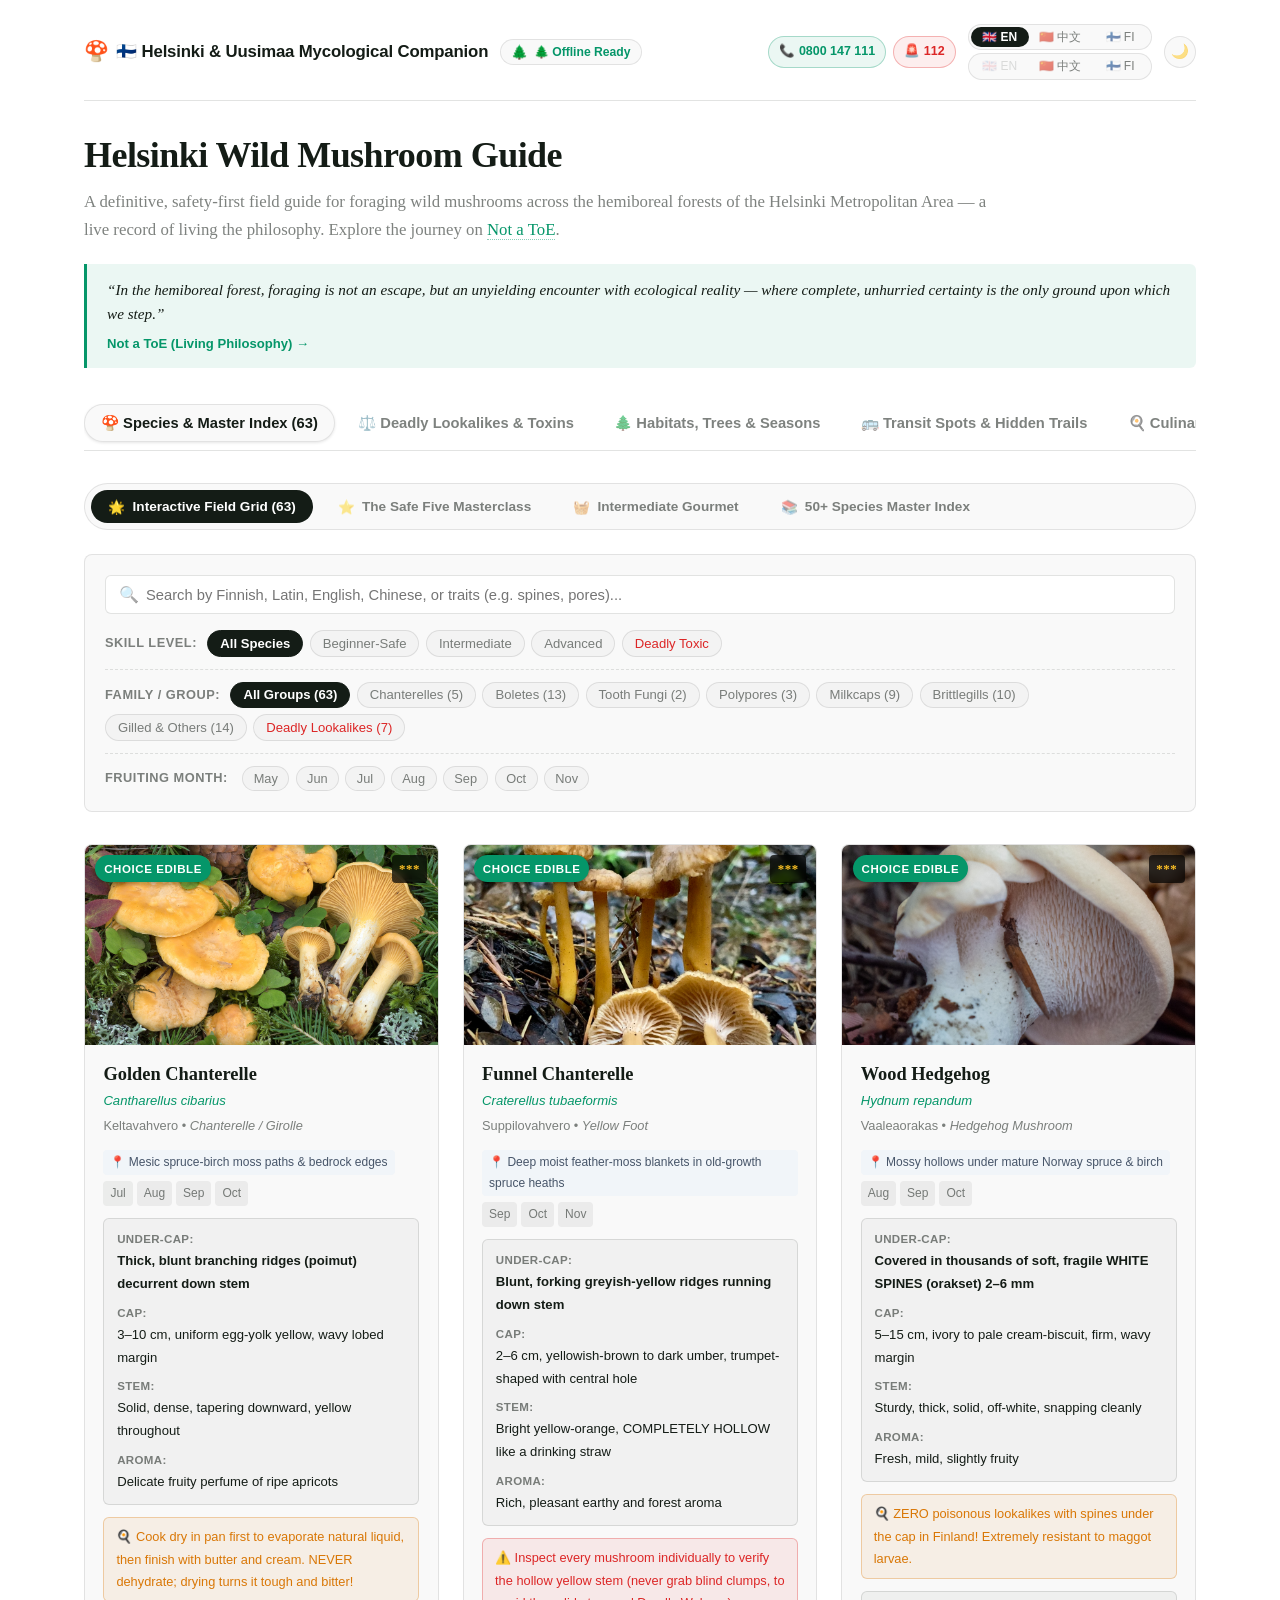
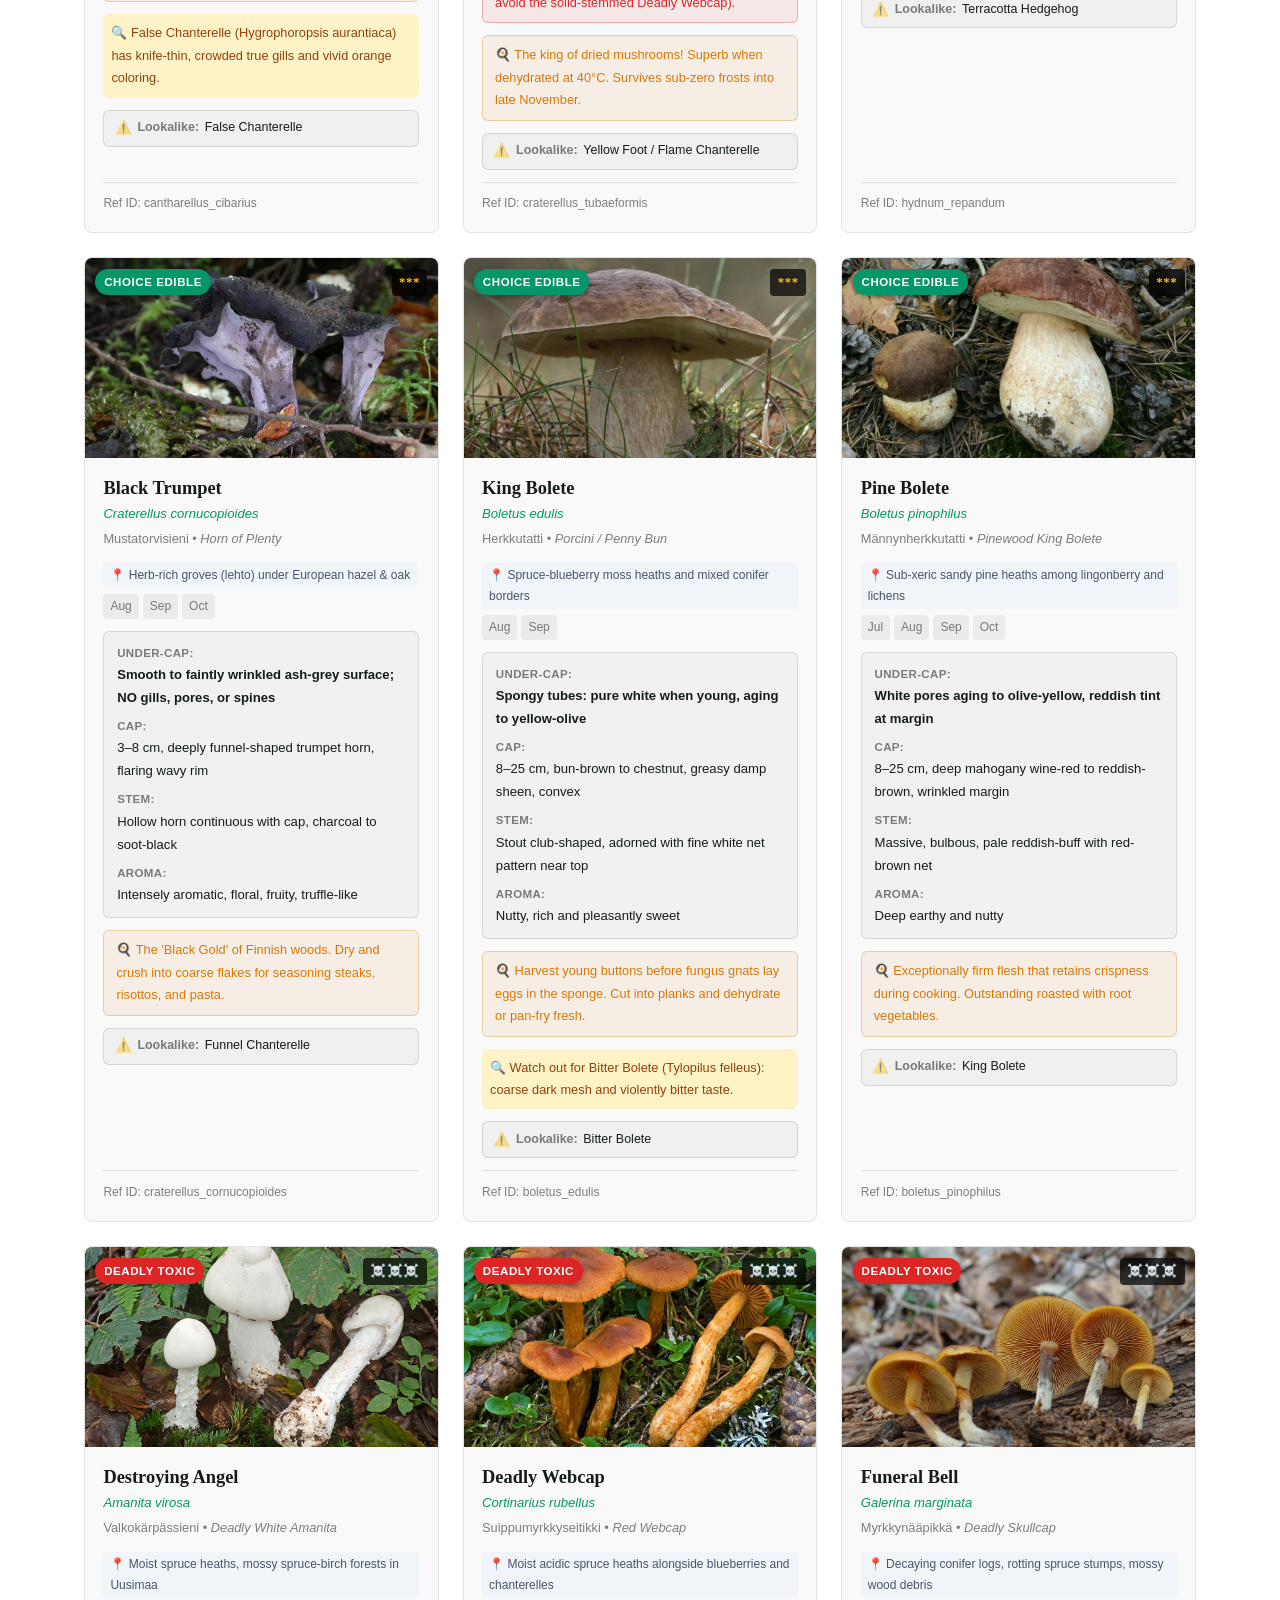
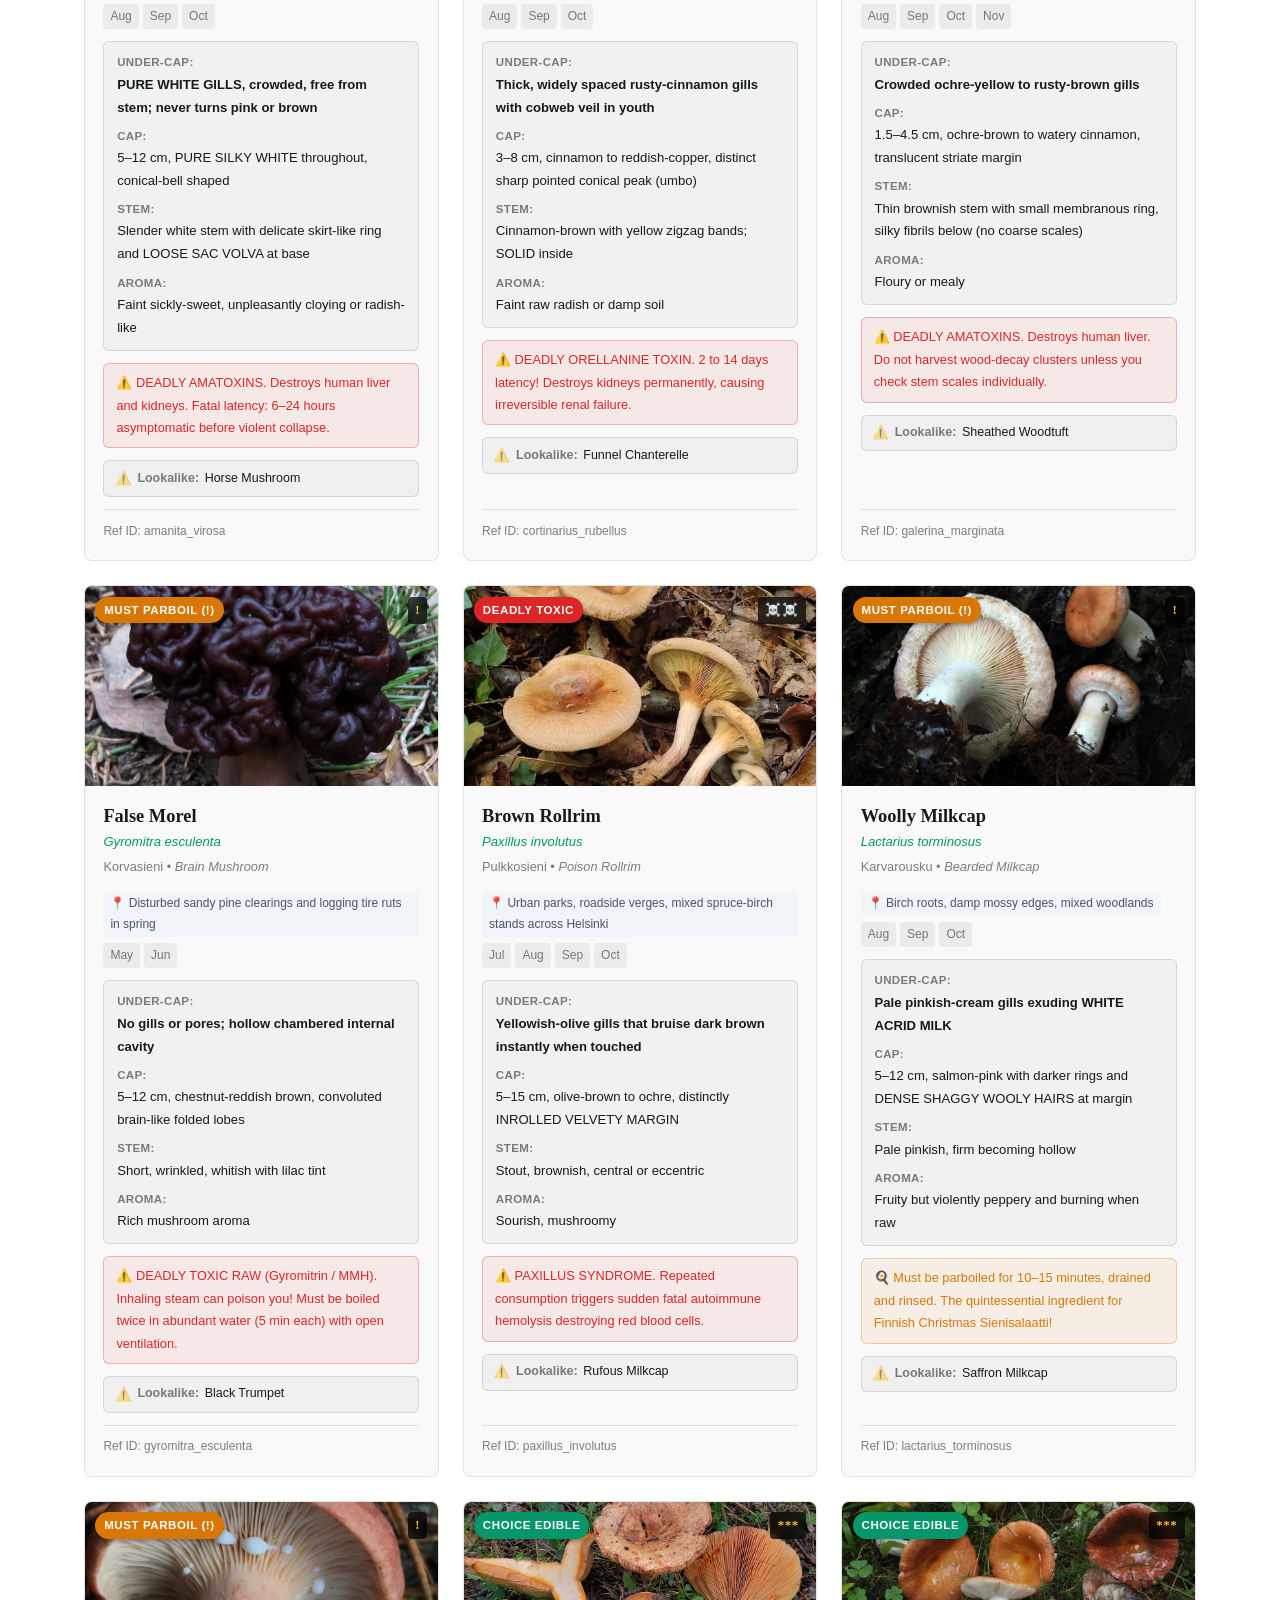
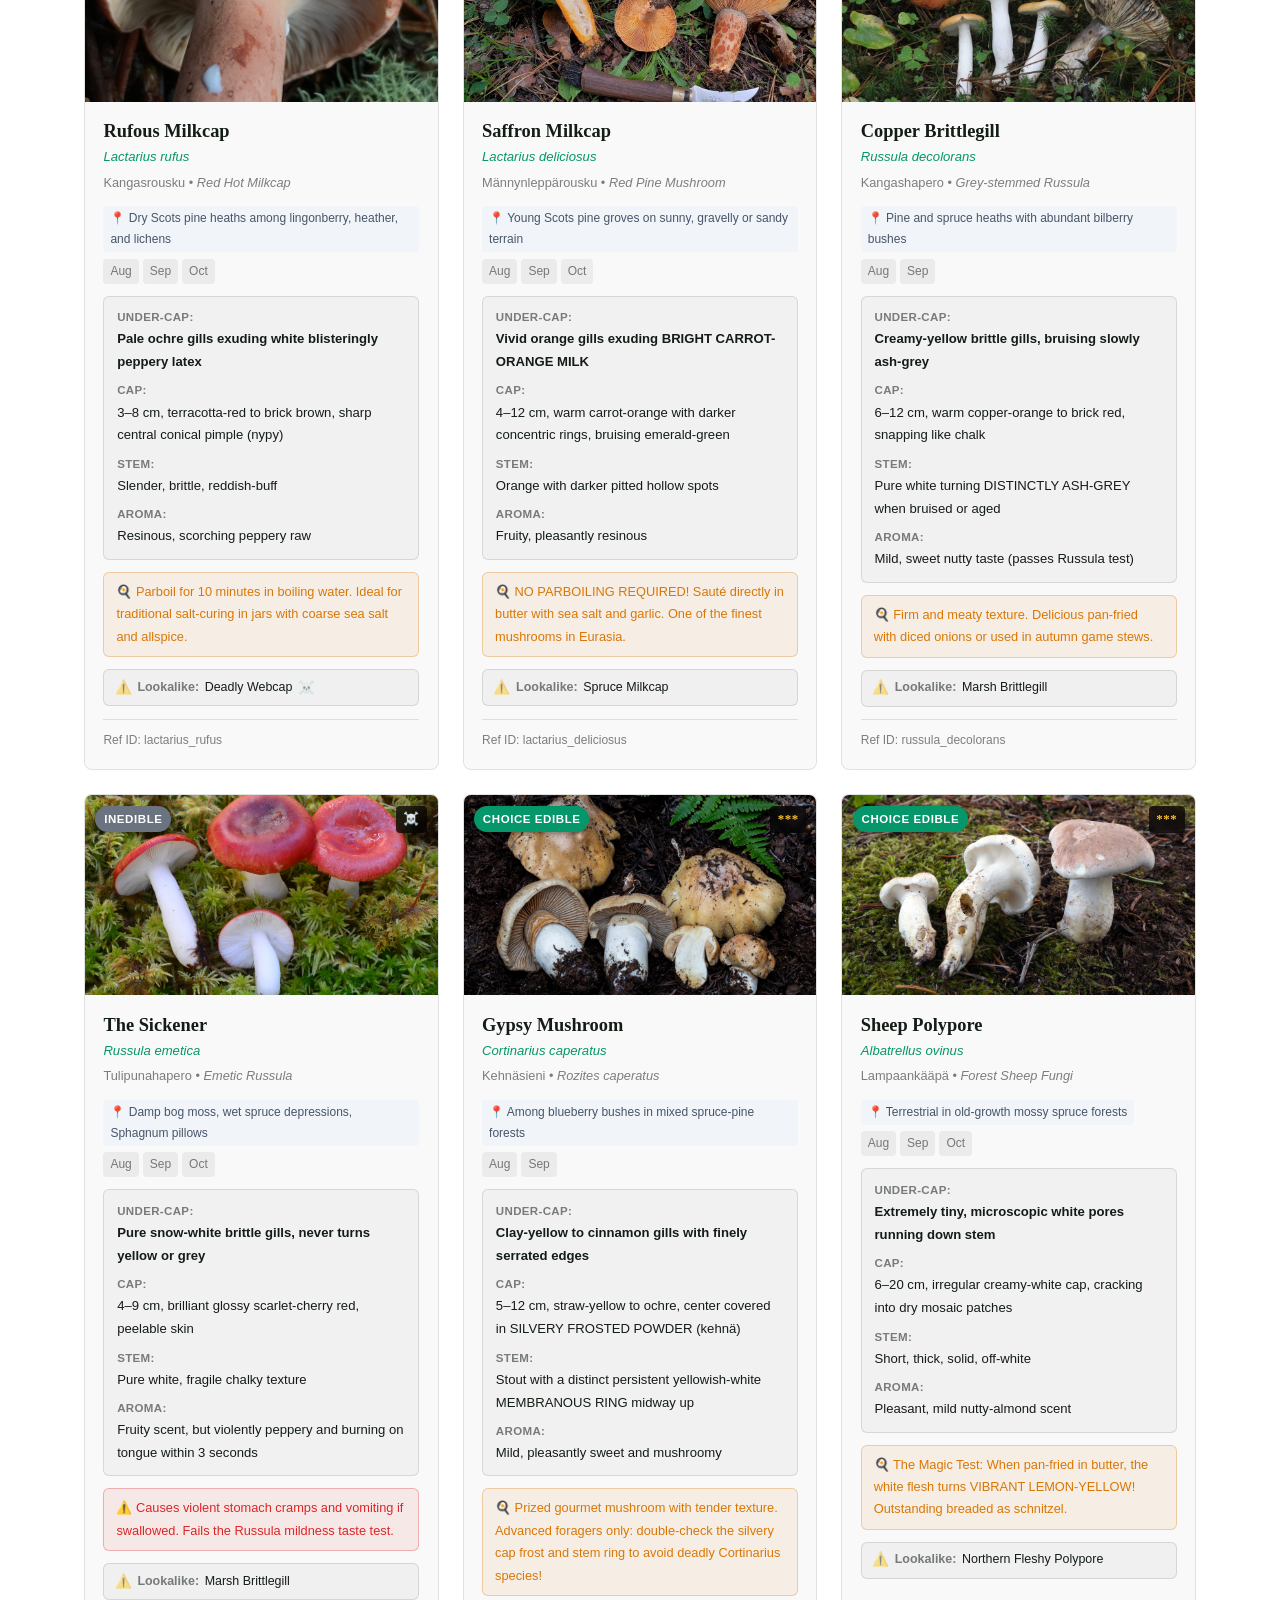
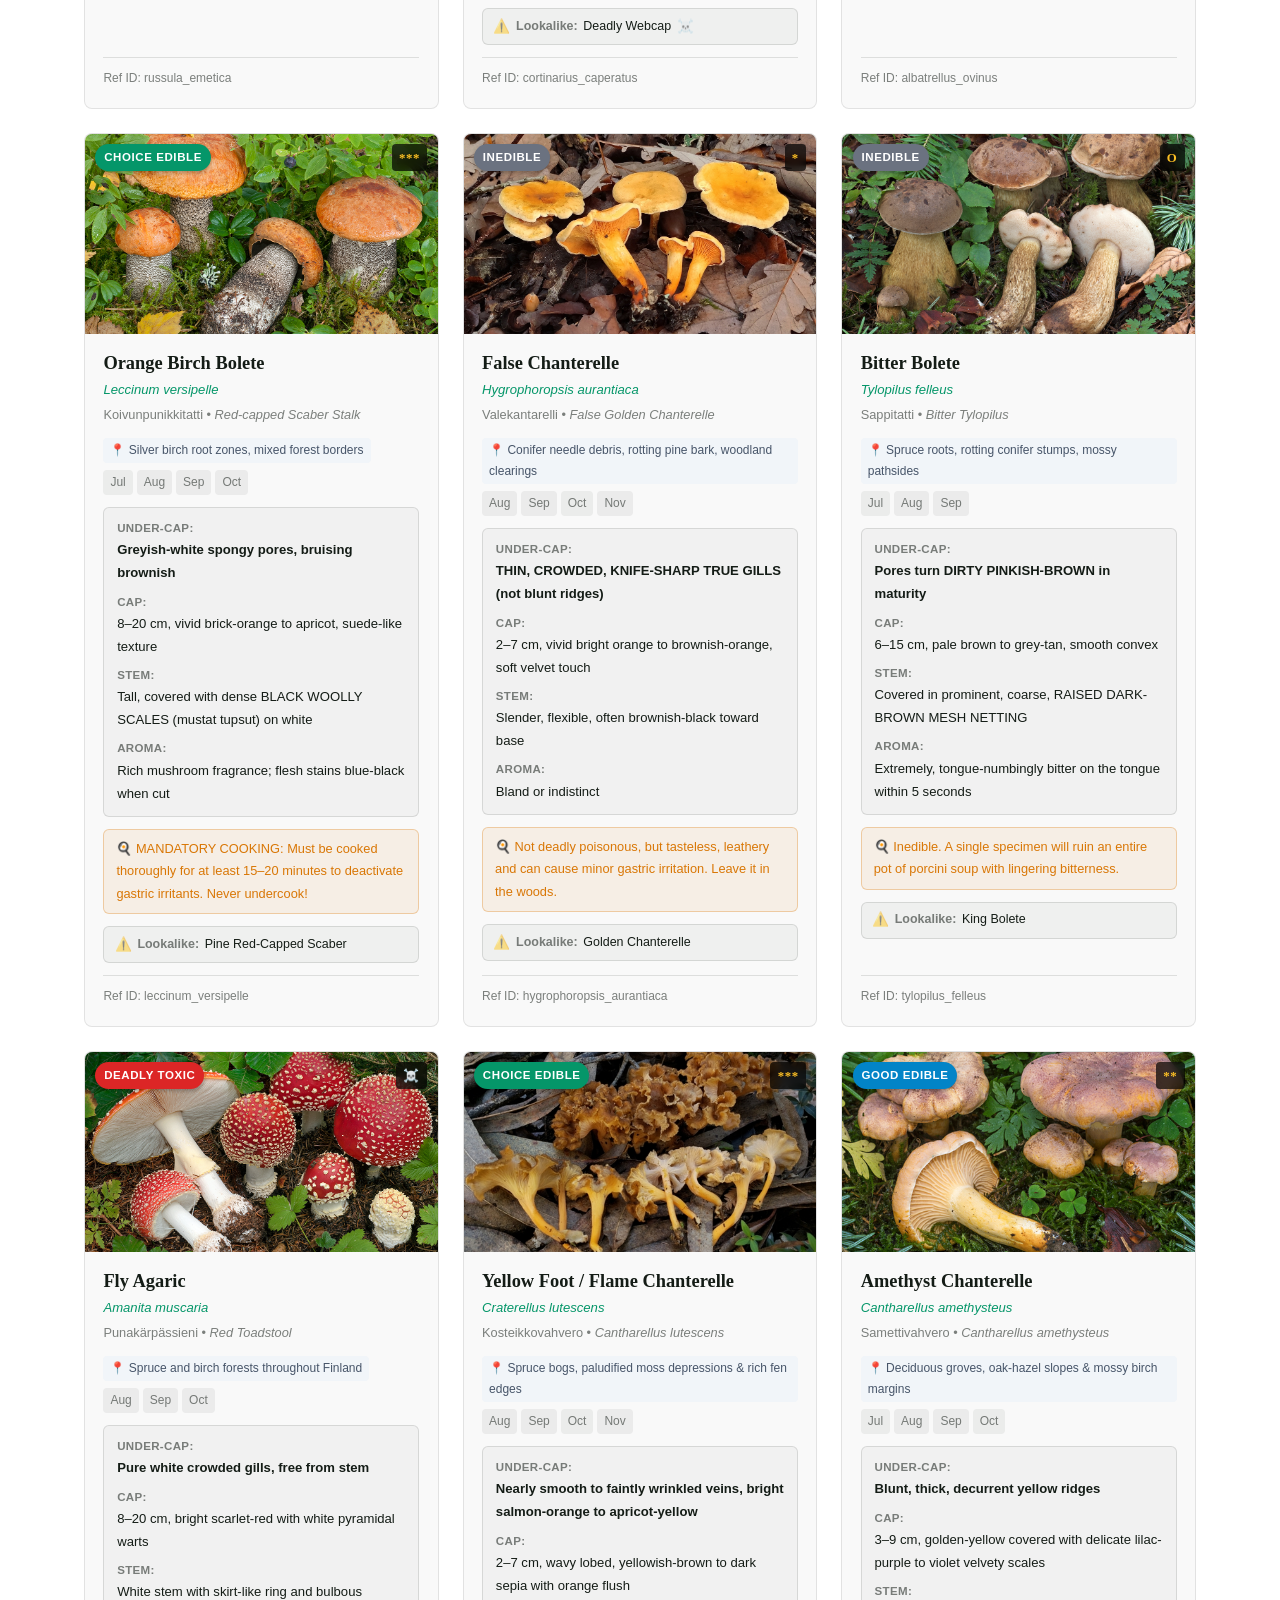
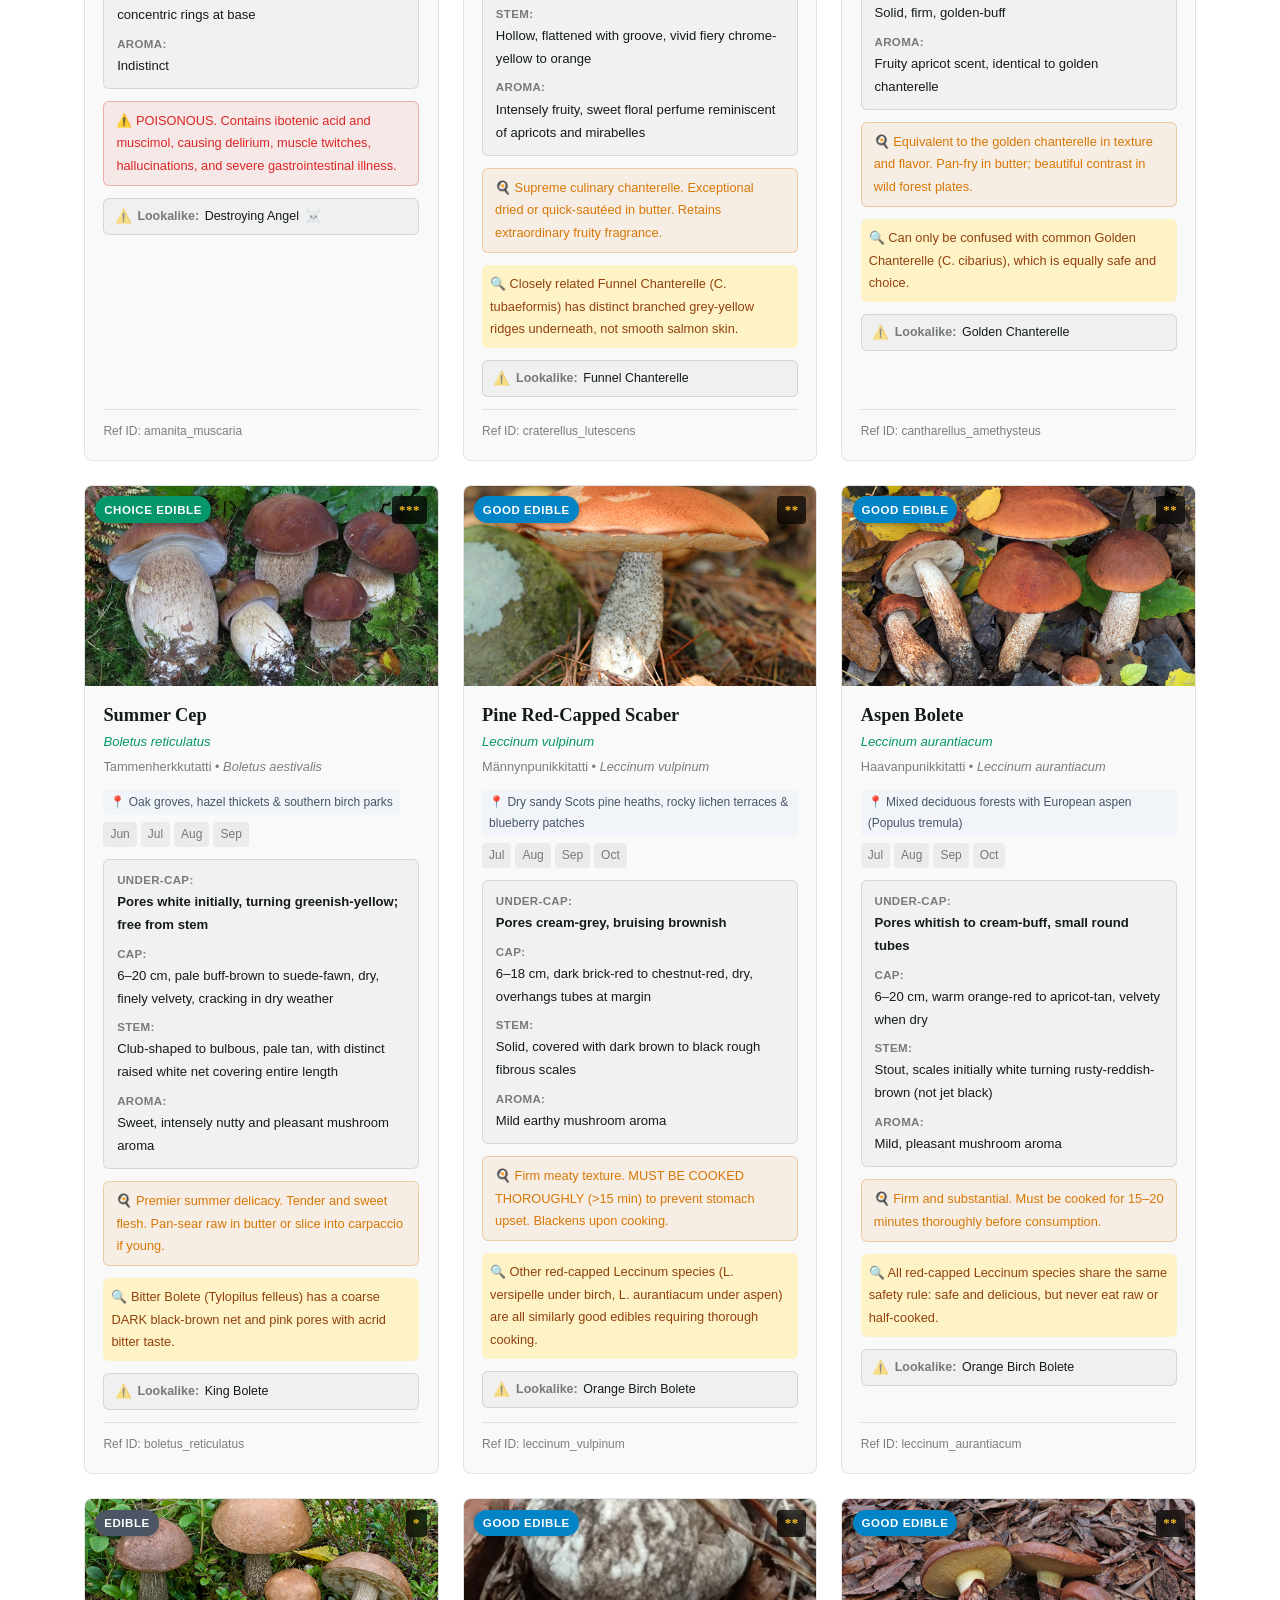
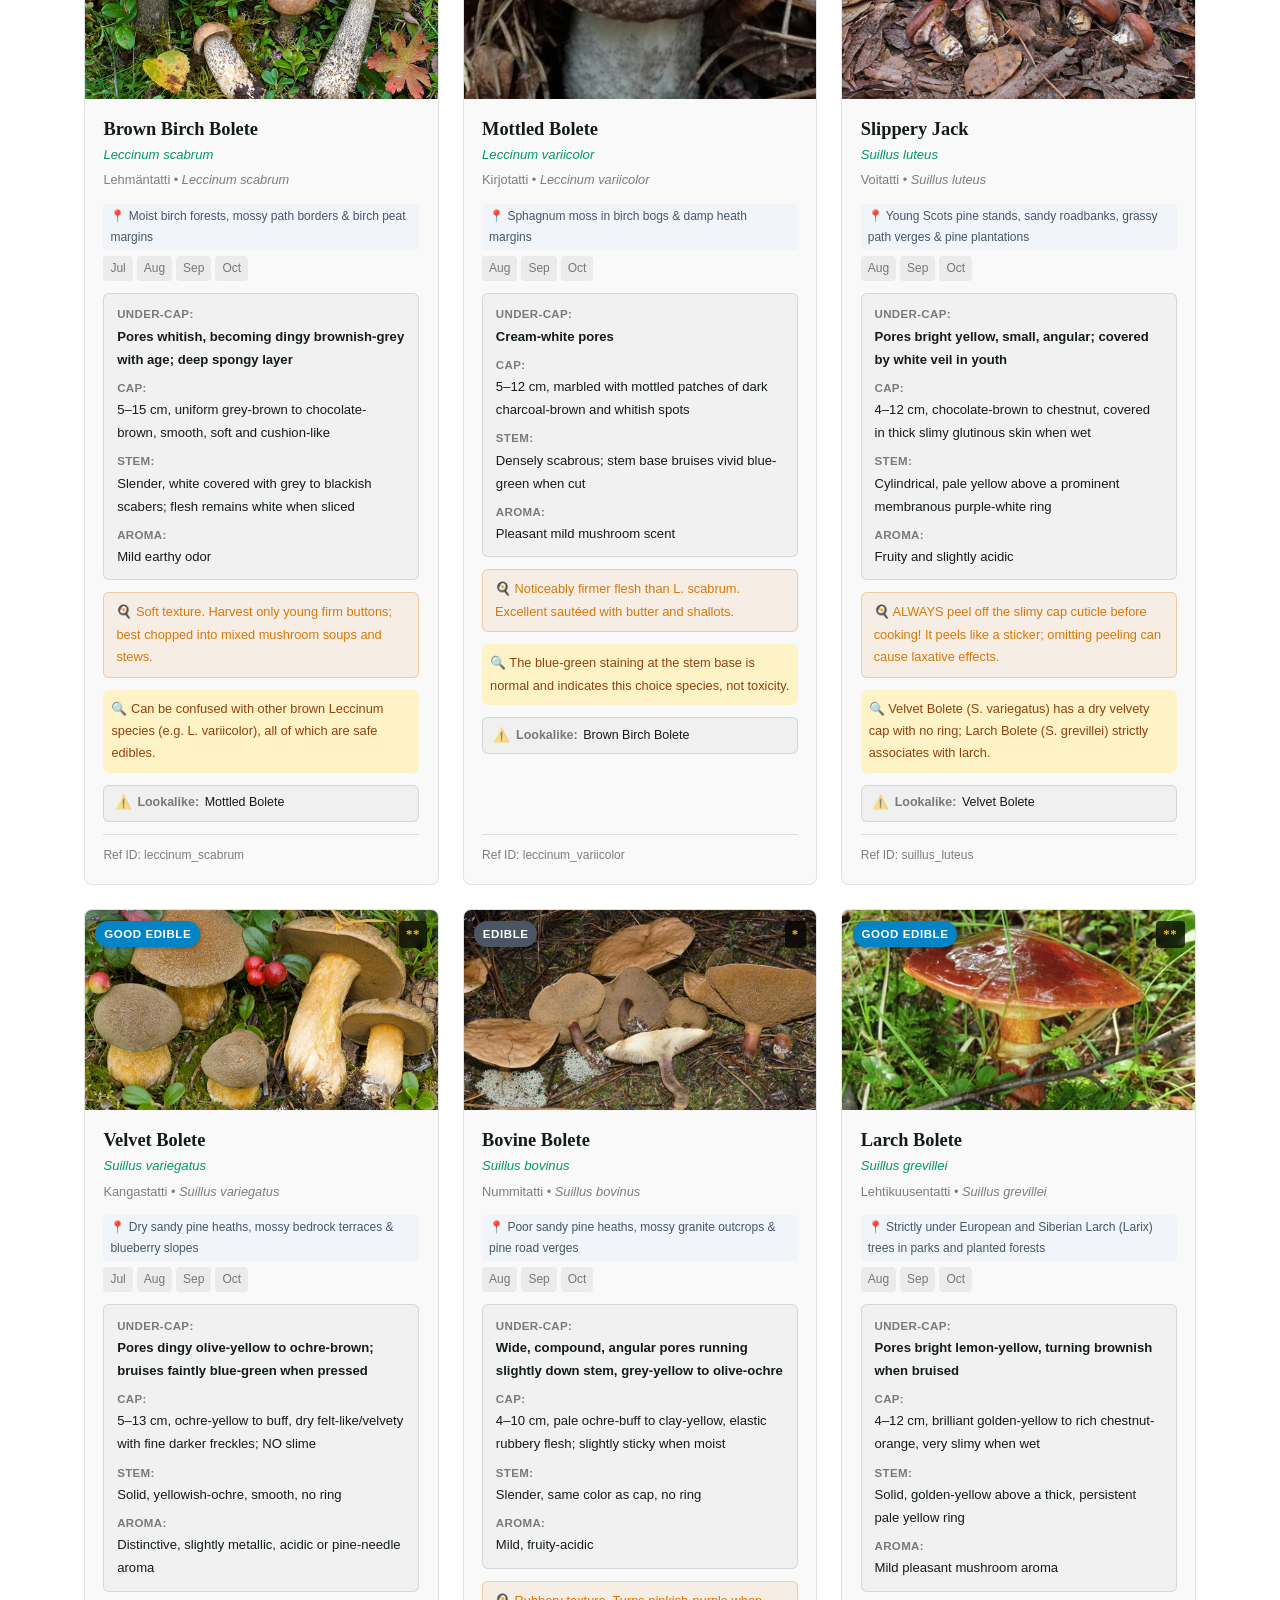
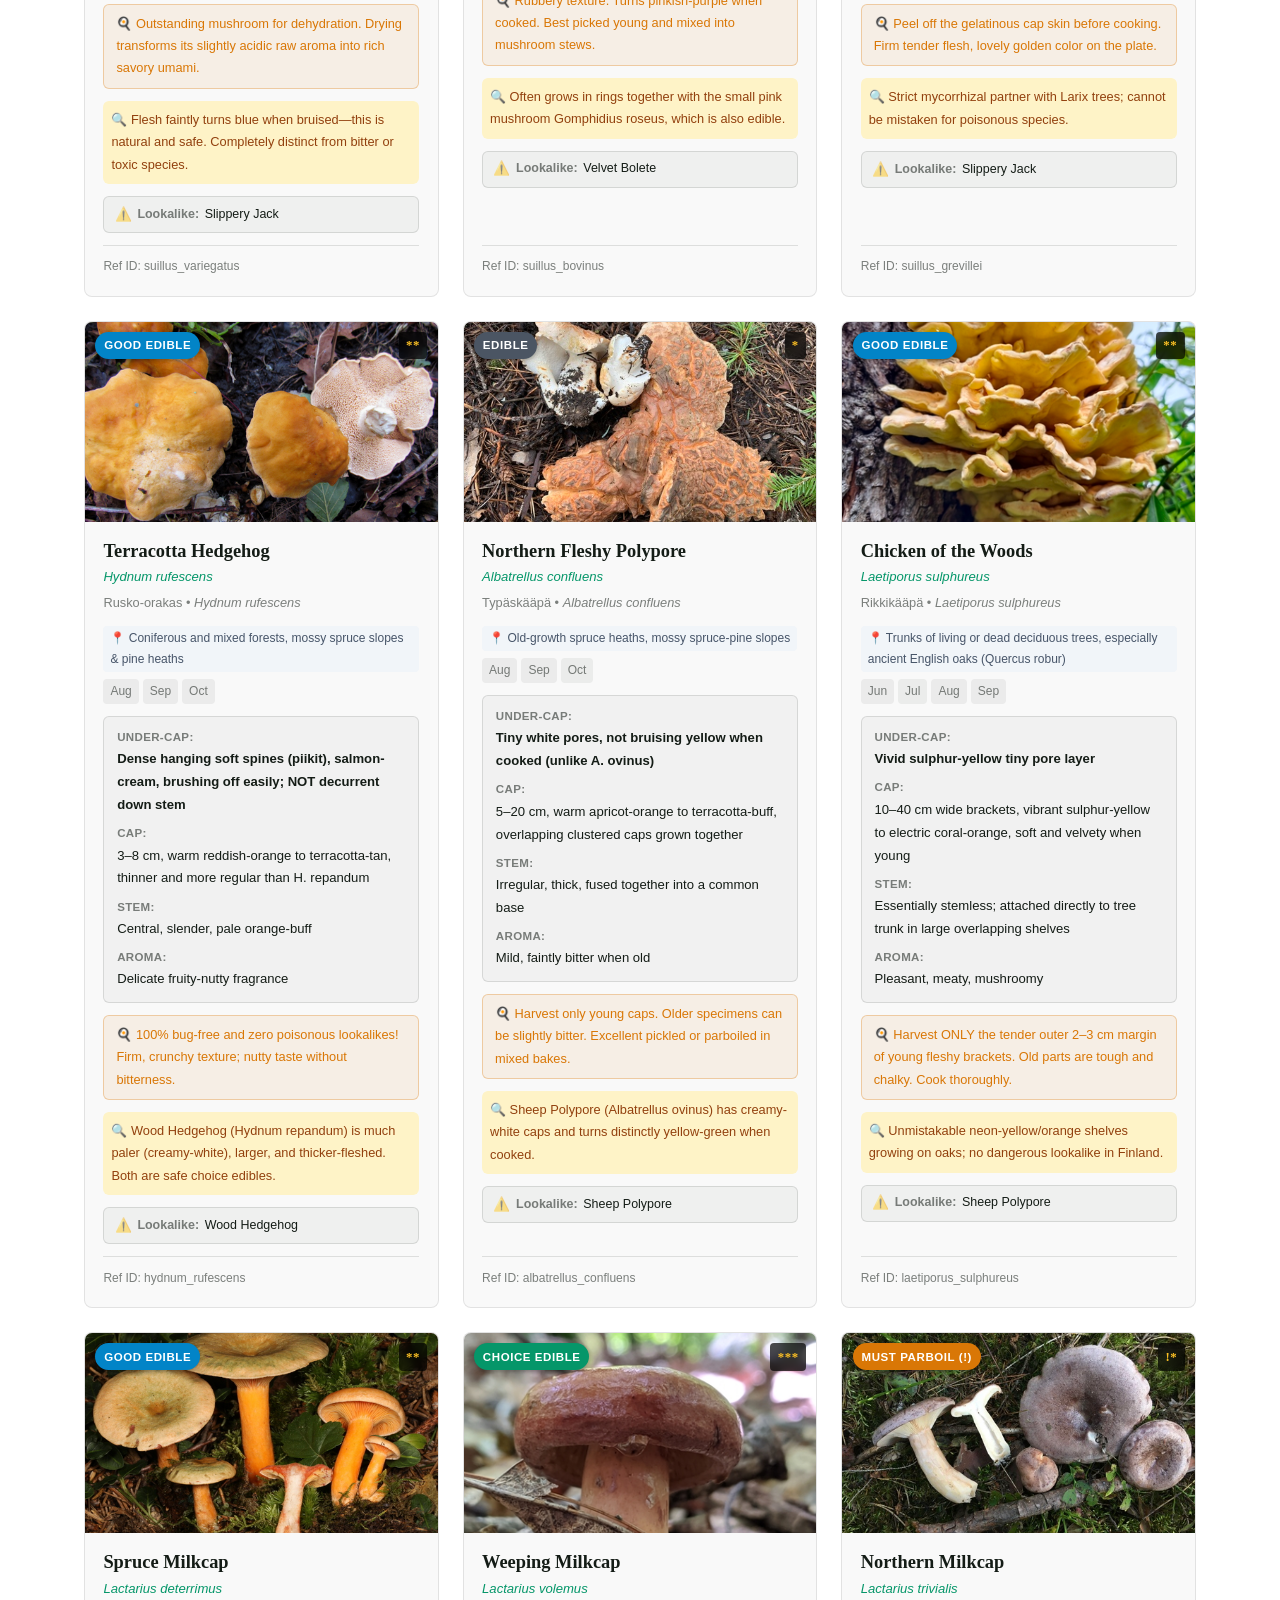
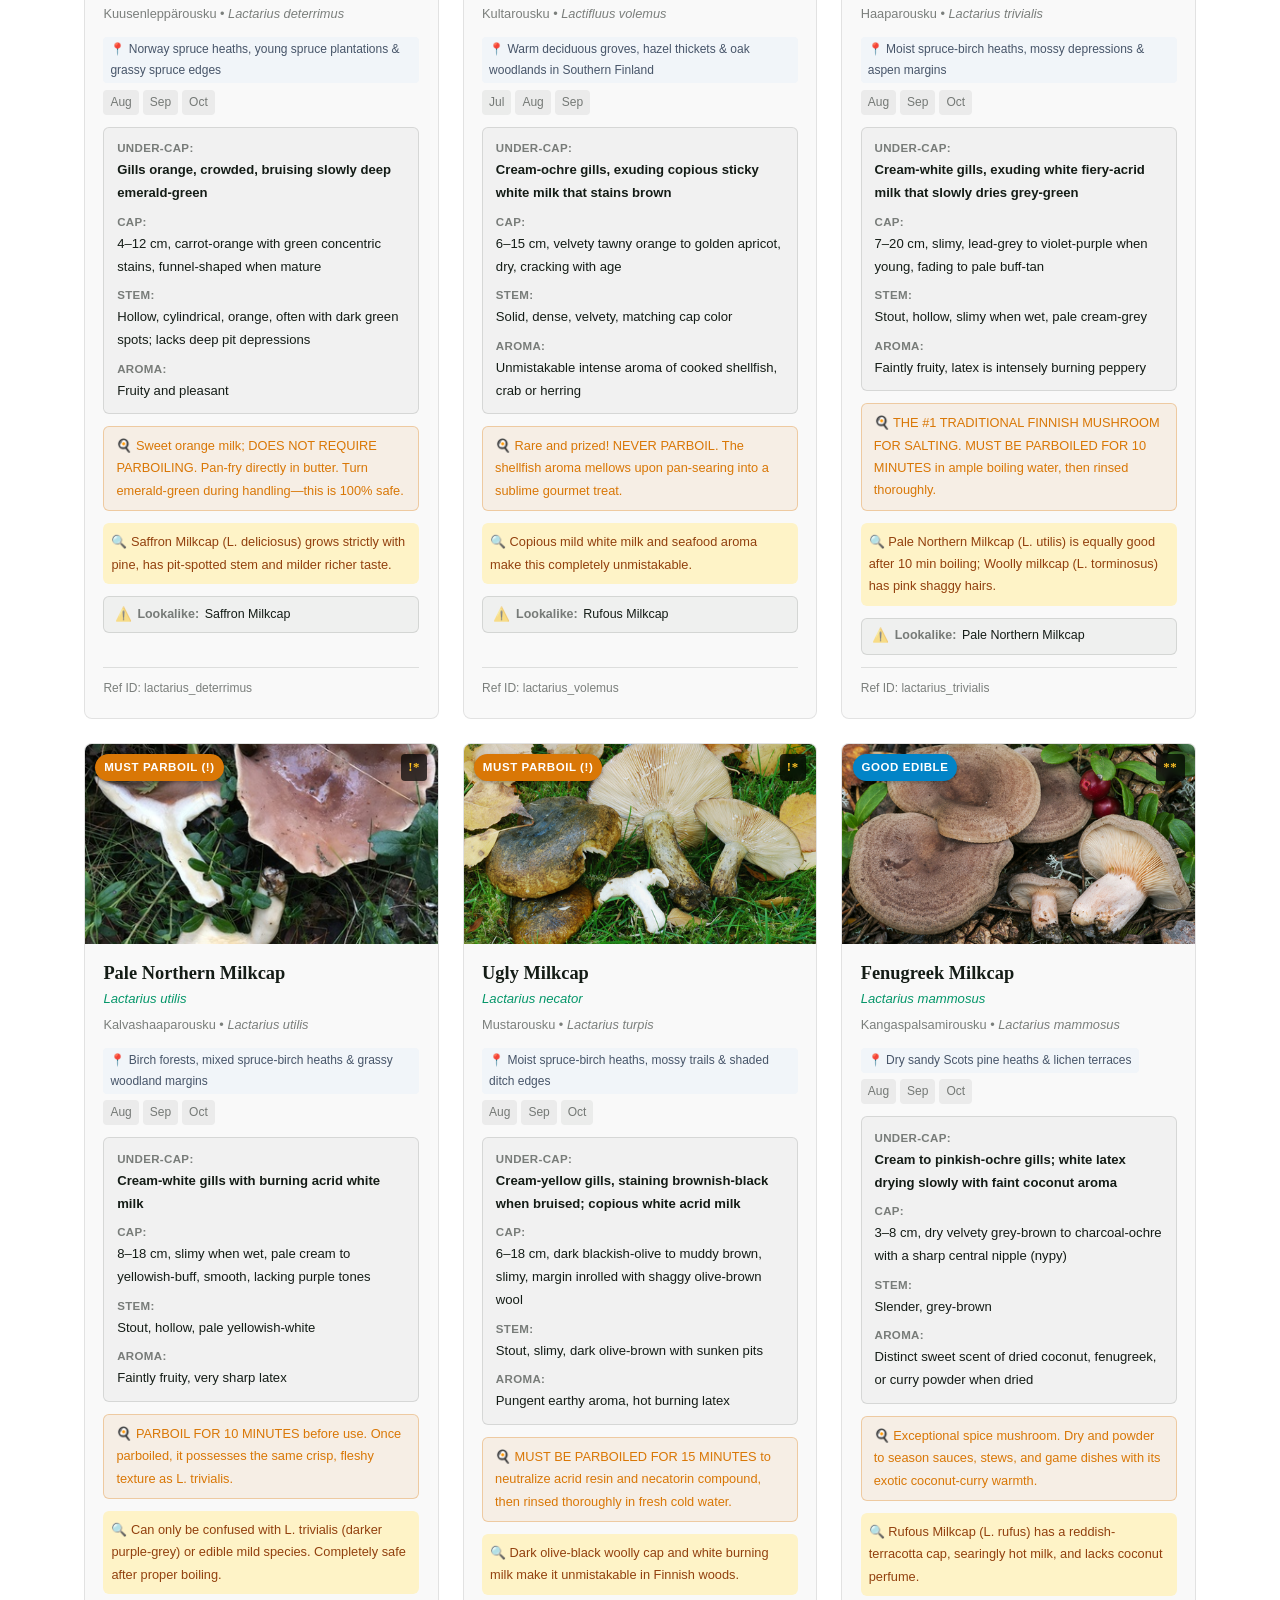
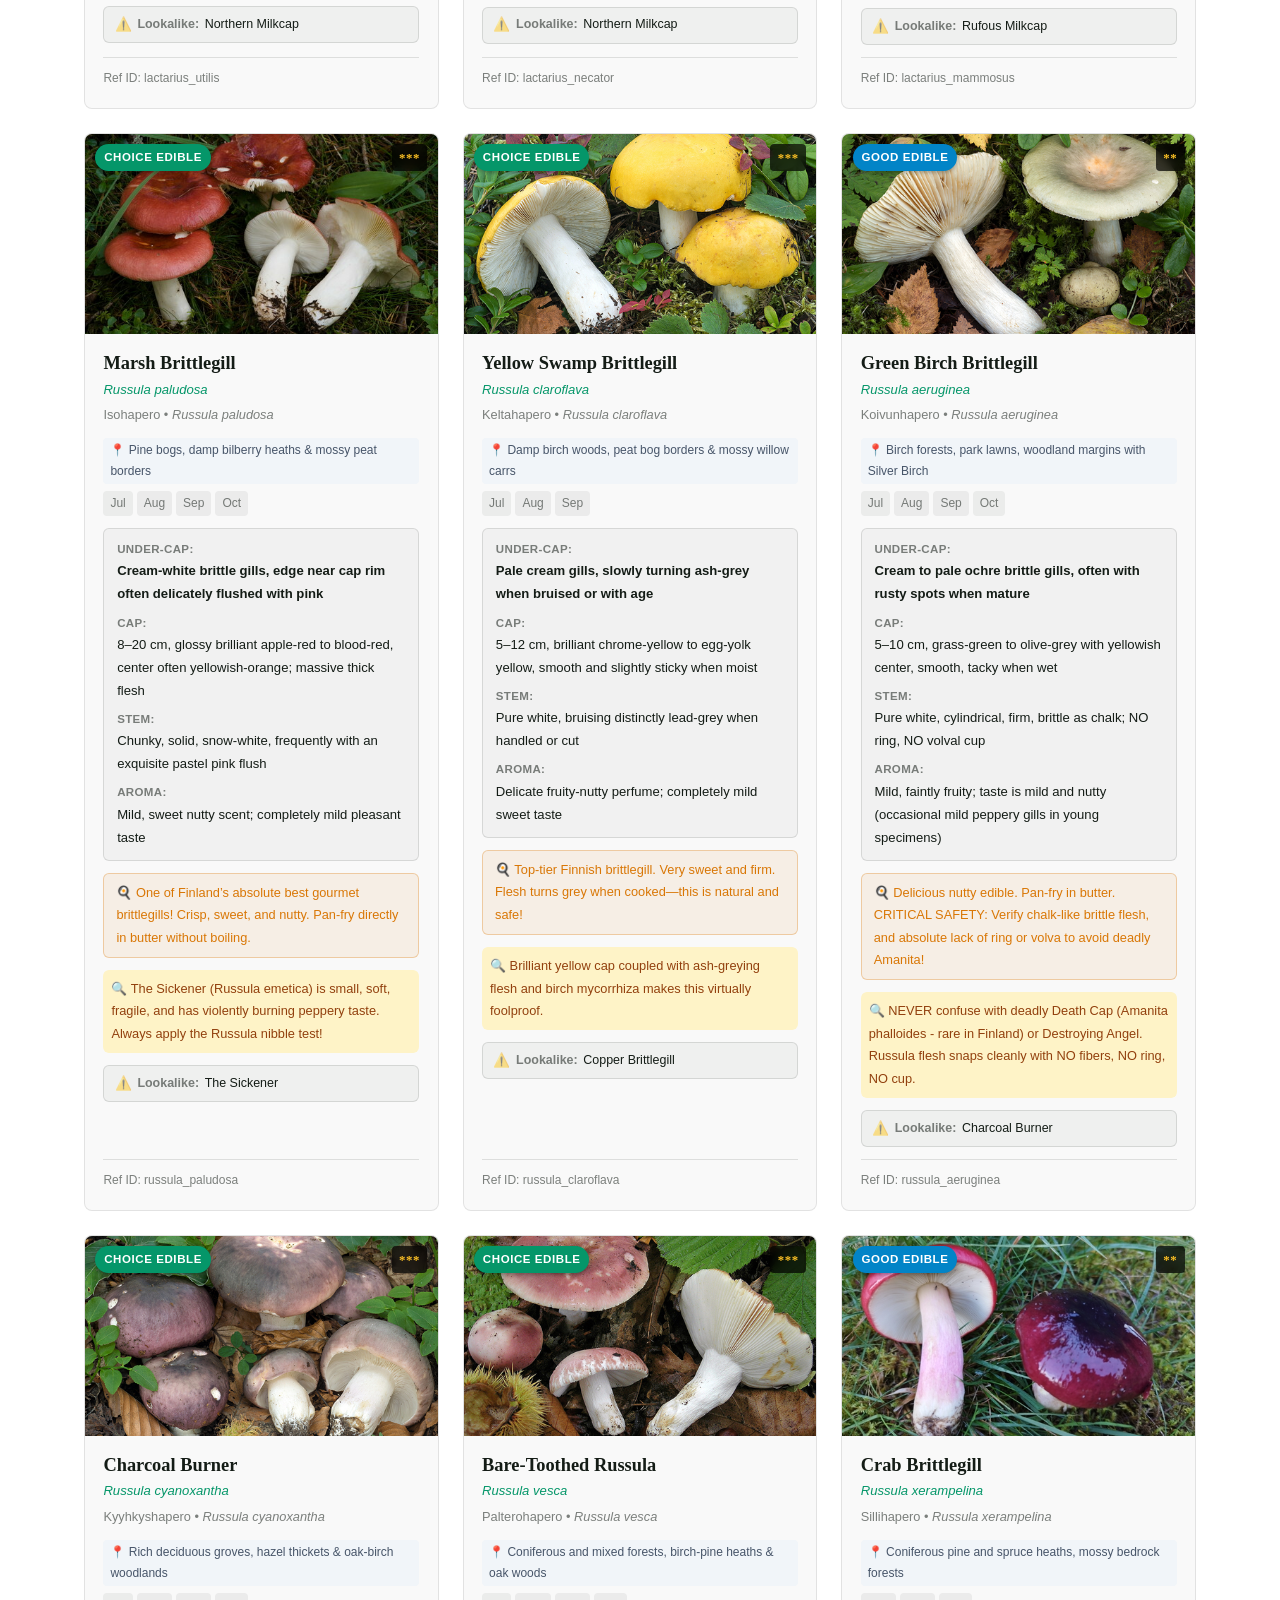
==== commit bd420e7f: "Overhaul site with minimalist Nordic field companion design between not-a-toe and fishing guides" ====
--- a/index.html
+++ b/index.html
@@ -1,17 +1,17 @@
 <!DOCTYPE html>
-<html lang="en">
+<html lang="en" data-theme="dark">
 <head>
   <meta charset="UTF-8">
   <meta name="viewport" content="width=device-width, initial-scale=1.0">
   <title>Helsinki Wild Mushroom Foraging Guide • 赫尔辛基野生蘑菇采摘指南 • Helsingin Sieniopas</title>
-  <meta name="description" content="Trilingual field guide to wild mushroom foraging in Helsinki & Uusimaa. Local species identification, HSL transit spots, dangerous lookalikes, and authentic recipes. Available in English, Chinese (中文), and Finnish (Suomi).">
-  <meta name="theme-color" content="#1e3a2b">
+  <meta name="description" content="Trilingual field companion to wild mushroom foraging across Helsinki & Uusimaa. Local species identification, HSL transit routes, deadly lookalike defense, and Nordic preservation science. Available in English, Chinese (中文), and Finnish (Suomi).">
+  <meta name="theme-color" content="#0d120f">
   <meta name="apple-mobile-web-app-capable" content="yes">
   <meta name="apple-mobile-web-app-status-bar-style" content="black-translucent">
   <meta name="apple-mobile-web-app-title" content="Mushroom Guide">
   <link rel="manifest" href="manifest.webmanifest">
   <link rel="apple-touch-icon" href="apple-touch-icon.png">
-  <link rel="stylesheet" href="styles.css?v=20260914-1120">
+  <link rel="stylesheet" href="styles.css?v=20260914-1130">
   <link rel="icon" href="data:image/svg+xml,<svg xmlns=%22http://www.w3.org/2000/svg%22 viewBox=%220 0 100 100%22><text y=%22.9em%22 font-size=%2290%22>🍄</text></svg>">
 </head>
 <body>
@@ -24,192 +24,214 @@
     </div>
   </aside>
 
-  <!-- Header Banner -->
-  <header id="site-header">
-    <div class="header-container">
-      <div class="header-top-bar">
-        <div class="header-badge-group">
-          <span id="site-badge" class="site-badge">🇫🇮 Helsinki & Uusimaa Mycological Companion</span>
-          <button id="btn-forest-cache" class="forest-cache-pill" title="Offline Forest Cache Manager" aria-label="Forest Offline Cache">
-            <span class="cache-pill-icon">🌲</span>
-            <span id="forest-cache-label">Offline Ready</span>
-          </button>
-        </div>
-        
-        <!-- Language Switcher: Flag Only & Optional Second Comparison Language -->
+  <div class="wrap">
+    <!-- Top Navigation & Global Controls (Minimalist companion design) -->
+    <nav class="top-nav" aria-label="Site Navigation">
+      <div class="brand-group">
+        <a href="#/catalog" class="brand-badge">
+          <span class="brand-icon">🍄</span>
+          <span id="site-badge" class="brand-title">Helsinki Wild Mushroom Guide</span>
+        </a>
+        <button id="btn-forest-cache" class="forest-cache-pill" title="Offline Forest Cache Manager" aria-label="Forest Offline Cache">
+          <span class="cache-pill-icon">🌲</span>
+          <span id="forest-cache-label">Offline Ready</span>
+        </button>
+      </div>
+
+      <div class="top-controls">
+        <!-- Emergency Calling Quick Actions -->
+        <div class="emergency-dials">
+          <a id="btn-call-poison" href="tel:0800147111" class="dial-pill poison" title="Finnish Poison Information Centre 24/7 (0800 147 111)">
+            📞 0800 147 111
+          </a>
+          <a id="btn-call-112" href="tel:112" class="dial-pill emergency" title="General Emergency (112)">
+            🚨 112
+          </a>
+        </div>
+
+        <!-- Trilingual Language Switcher (Primary & Comparison) -->
         <div class="lang-switcher-wrapper" aria-label="Select Language">
           <div class="lang-row primary-lang-row" aria-label="Primary Language">
-            <button class="lang-btn active" data-lang="en" title="English" aria-label="English">🇬🇧</button>
-            <button class="lang-btn" data-lang="zh" title="中文" aria-label="中文">🇨🇳</button>
-            <button class="lang-btn" data-lang="fi" title="Suomi" aria-label="Suomi">🇫🇮</button>
+            <button class="lang-btn active" data-lang="en" title="English">🇬🇧 EN</button>
+            <button class="lang-btn" data-lang="zh" title="中文">🇨🇳 中文</button>
+            <button class="lang-btn" data-lang="fi" title="Suomi">🇫🇮 FI</button>
           </div>
           <div class="lang-row secondary-lang-row" aria-label="Secondary Language (Optional)">
-            <button class="lang-btn secondary-btn" data-lang2="en" title="Compare English" aria-label="Compare English">🇬🇧</button>
-            <button class="lang-btn secondary-btn" data-lang2="zh" title="与中文对照" aria-label="与中文对照">🇨🇳</button>
-            <button class="lang-btn secondary-btn" data-lang2="fi" title="Vertaa suomeksi" aria-label="Vertaa suomeksi">🇫🇮</button>
-          </div>
-        </div>
-      </div>
-
-      <div class="site-title-row">
-        <h1 id="site-title">Helsinki Wild Mushroom Guide</h1>
-        <div class="site-emergency-actions">
-          <a id="btn-call-poison" href="tel:0800147111" class="btn-emergency-top poison" title="Finnish Poison Information Centre 24/7 (0800 147 111)">
-            <span>📞 0800 147 111</span>
-          </a>
-          <a id="btn-call-112" href="tel:112" class="btn-emergency-top emergency" title="General Emergency Services (112)">
-            <span>🚨 112</span>
-          </a>
-        </div>
-      </div>
-      <p id="site-subtitle" class="subtitle">
-        A definitive, safety-first field guide for foraging wild mushrooms across the hemiboreal forests of the Helsinki Metropolitan Area — a live record of living the philosophy. Explore the journey on <a href="https://powerpig99.github.io/not-a-toe/" target="_blank" rel="noopener noreferrer" class="blog-subtitle-link">Not a ToE</a>.
+            <button class="lang-btn secondary-btn disabled-lang" data-lang2="en" title="Compare English">🇬🇧 EN</button>
+            <button class="lang-btn secondary-btn" data-lang2="zh" title="与中文对照">🇨🇳 中文</button>
+            <button class="lang-btn secondary-btn" data-lang2="fi" title="Vertaa suomeksi">🇫🇮 FI</button>
+          </div>
+        </div>
+
+        <!-- Theme Toggle -->
+        <button id="theme-toggle-btn" class="theme-btn" title="Toggle Theme" aria-label="Toggle Theme">☀️</button>
+      </div>
+    </nav>
+
+    <!-- Site Header Banner -->
+    <header id="site-header" class="site-header">
+      <h1 id="site-title" class="site-title">Helsinki Wild Mushroom Foraging Guide</h1>
+      <p id="site-subtitle" class="site-subtitle">
+        An authoritative, safety-first field companion for foraging wild mushrooms across the hemiboreal forests of the Helsinki Metropolitan Area — species identification, HSL transit routes, deadly lookalike defense, and Nordic preservation science.
       </p>
-    </div>
-  </header>
-
-  <!-- Main Content Container -->
-  <main>
-    <!-- View 1: Main Overview & Browsing Tabs -->
-    <div id="view-main">
-      <!-- Navigation Tabs -->
-      <nav class="nav-tabs">
-        <button id="tab-btn-catalog" class="tab-btn active" data-tab="catalog">🍄 Species & Master Index (63)</button>
-        <button id="tab-btn-lookalikes" class="tab-btn" data-tab="lookalikes">⚖️ Deadly Lookalikes & Toxins</button>
-        <button id="tab-btn-cooking" class="tab-btn" data-tab="cooking">🍳 Culinary & Preservation</button>
-        <button id="tab-btn-habitats" class="tab-btn" data-tab="habitats">🌲 Habitats, Trees & Seasons</button>
-        <button id="tab-btn-spots" class="tab-btn" data-tab="spots">🚌 Transit Spots & Hidden Trails</button>
-        <button id="tab-btn-safety" class="tab-btn" data-tab="safety">🛡️ Safety & Everyman's Right</button>
-      </nav>
-
-      <!-- TAB 1: Mushroom Catalog & Master Index -->
-      <section id="tab-catalog">
-        <!-- View Mode Switcher: Explorer vs Masterclass Monographs -->
-        <div class="view-mode-bar" id="catalog-view-mode-bar">
-          <button class="view-mode-btn active" data-mode="grid" onclick="switchCatalogViewMode('grid', this)">
-            <span>🔍</span> <span id="label-view-grid">Interactive Field Grid (63)</span>
-          </button>
-          <button class="view-mode-btn" data-mode="safe5" onclick="switchCatalogViewMode('safe5', this)">
-            <span>⭐</span> <span id="label-view-safe5">The Safe Five Masterclass</span>
-          </button>
-          <button class="view-mode-btn" data-mode="intermediate" onclick="switchCatalogViewMode('intermediate', this)">
-            <span>🧺</span> <span id="label-view-intermediate">Intermediate Gourmet</span>
-          </button>
-          <button class="view-mode-btn" data-mode="master" onclick="switchCatalogViewMode('master', this)">
-            <span>📋</span> <span id="label-view-master">50+ Species Master Index</span>
-          </button>
-        </div>
-
-        <!-- Search & Filters Panel (Shown in Grid mode) -->
-        <div id="catalog-controls-panel" class="controls-panel">
-          <div class="search-box">
-            <span class="search-icon">🔍</span>
-            <input type="text" id="search-input" placeholder="Search by Finnish, Latin, English, Chinese, or traits (e.g. spines, pores)...">
-          </div>
-
-          <div class="filters-row">
-            <div class="filter-group">
-              <span id="label-skill-level" class="filter-label">Skill Level:</span>
-              <button id="filter-level-all" class="pill-btn level-btn active" data-level="all">All Species</button>
-              <button id="filter-level-beginner" class="pill-btn level-btn" data-level="beginner">Beginner-Safe</button>
-              <button id="filter-level-intermediate" class="pill-btn level-btn" data-level="intermediate">Intermediate</button>
-              <button id="filter-level-advanced" class="pill-btn level-btn" data-level="advanced">Advanced</button>
-              <button id="filter-level-deadly" class="pill-btn level-btn" data-level="deadly" style="color: #b91c1c;">Deadly Toxic</button>
-            </div>
-          </div>
-
-          <div class="filters-row family-filters-row">
-            <div class="filter-group">
-              <span id="label-family-filter" class="filter-label">Family / Group:</span>
-              <button id="filter-fam-all" class="pill-btn family-btn active" data-family="all">All Groups (63)</button>
-              <button id="filter-fam-chanterelles" class="pill-btn family-btn" data-family="cantharellaceae">Chanterelles (5)</button>
-              <button id="filter-fam-boletes" class="pill-btn family-btn" data-family="boletaceae">Boletes (13)</button>
-              <button id="filter-fam-tooth" class="pill-btn family-btn" data-family="hydnaceae">Tooth Fungi (2)</button>
-              <button id="filter-fam-polypores" class="pill-btn family-btn" data-family="polyporaceae">Polypores (3)</button>
-              <button id="filter-fam-milkcaps" class="pill-btn family-btn" data-family="milkcaps">Milkcaps (9)</button>
-              <button id="filter-fam-brittlegills" class="pill-btn family-btn" data-family="russulaceae">Brittlegills (10)</button>
-              <button id="filter-fam-others" class="pill-btn family-btn" data-family="agaric_others">Gilled & Others (14)</button>
-              <button id="filter-fam-deadly" class="pill-btn family-btn" data-family="deadly_toxic" style="color: #b91c1c;">Deadly Lookalikes (7)</button>
-            </div>
-          </div>
-
-          <!-- Season Month Selector -->
-          <div class="season-bar">
-            <span id="label-month-filter" class="filter-label" style="align-self: center; margin-right: 0.5rem;">Fruiting Month:</span>
-            <button class="month-btn" data-month="5">May</button>
-            <button class="month-btn" data-month="6">Jun</button>
-            <button class="month-btn" data-month="7">Jul</button>
-            <button class="month-btn" data-month="8">Aug</button>
-            <button class="month-btn" data-month="9">Sep</button>
-            <button class="month-btn" data-month="10">Oct</button>
-            <button class="month-btn" data-month="11">Nov</button>
-          </div>
-        </div>
-
-        <!-- Mushroom Grid Container -->
-        <div id="mushroom-grid" class="mushroom-grid">
-          <!-- Rendered reactively by JavaScript -->
-        </div>
-
-        <!-- Monograph Reader Container for Safe Five, Intermediate & Master Index -->
-        <div id="catalog-monograph-container" class="live-reader-container" style="display: none;">
-          <!-- Injected reactively by switchCatalogViewMode -->
-        </div>
+
+      <!-- Living Philosophy Grounding Quote - Referencing Not a ToE -->
+      <div class="ground-quote">
+        <span id="ground-quote-text">“In the hemiboreal forest, foraging is not an escape, but an unyielding encounter with ecological reality — where complete, unhurried certainty is the only ground upon which we step.”</span>
+        <a id="ground-quote-link" href="https://powerpig99.github.io/not-a-toe/" target="_blank" rel="noopener noreferrer">Not a ToE (Living Philosophy) →</a>
+      </div>
+    </header>
+
+    <!-- Main Content Container -->
+    <main>
+      <!-- View 1: Main Overview & Browsing Tabs -->
+      <div id="view-main">
+        <!-- Navigation Tabs (Clean Minimalist Tab Bar) -->
+        <nav class="nav-tabs" role="tablist">
+          <button id="tab-btn-catalog" class="tab-btn active" data-tab="catalog">🍄 Species Catalog (63)</button>
+          <button id="tab-btn-lookalikes" class="tab-btn" data-tab="lookalikes">⚖️ Deadly Lookalikes & Toxins</button>
+          <button id="tab-btn-habitats" class="tab-btn" data-tab="habitats">🌲 Habitats, Trees & Seasons</button>
+          <button id="tab-btn-spots" class="tab-btn" data-tab="spots">🚌 Transit Spots & Hidden Trails</button>
+          <button id="tab-btn-cooking" class="tab-btn" data-tab="cooking">🍳 Culinary & Preservation</button>
+          <button id="tab-btn-safety" class="tab-btn" data-tab="safety">🛡️ Safety & Everyman's Right</button>
+        </nav>
+
+        <!-- TAB 1: Mushroom Catalog & Master Index -->
+        <section id="tab-catalog">
+          <!-- Curated Tier Switcher Pills -->
+          <div class="view-mode-bar" id="catalog-view-mode-bar">
+            <button class="view-mode-btn active" data-mode="grid" onclick="switchCatalogViewMode('grid', this)">
+              <span>🌟</span> <span id="label-view-grid">All 63 Species</span>
+            </button>
+            <button class="view-mode-btn" data-mode="safe5" onclick="switchCatalogViewMode('safe5', this)">
+              <span>⭐</span> <span id="label-view-safe5">The Safe Five Masterclass</span>
+            </button>
+            <button class="view-mode-btn" data-mode="intermediate" onclick="switchCatalogViewMode('intermediate', this)">
+              <span>🧺</span> <span id="label-view-intermediate">Intermediate Gourmet</span>
+            </button>
+            <button class="view-mode-btn" data-mode="master" onclick="switchCatalogViewMode('master', this)">
+              <span>📚</span> <span id="label-view-master">Full Monographs</span>
+            </button>
+          </div>
+
+          <!-- Curated Tier Intro Banner -->
+          <div id="tier-intro-banner" class="tier-intro-banner" style="display: none;"></div>
+
+          <!-- Search & Filters Panel -->
+          <div id="catalog-controls-panel" class="controls-panel">
+            <div class="search-box">
+              <span class="search-icon">🔍</span>
+              <input type="text" id="search-input" placeholder="Search by Finnish, Latin, English, Chinese, or traits (e.g. spines, pores)...">
+            </div>
+
+            <div class="filters-row">
+              <div class="filter-group">
+                <span id="label-skill-level" class="filter-label">Skill Level:</span>
+                <button id="filter-level-all" class="pill-btn level-btn active" data-level="all">All Species</button>
+                <button id="filter-level-beginner" class="pill-btn level-btn" data-level="beginner">Beginner-Safe</button>
+                <button id="filter-level-intermediate" class="pill-btn level-btn" data-level="intermediate">Intermediate</button>
+                <button id="filter-level-advanced" class="pill-btn level-btn" data-level="advanced">Advanced</button>
+                <button id="filter-level-deadly" class="pill-btn level-btn" data-level="deadly" style="color: var(--danger);">Deadly Toxic</button>
+              </div>
+            </div>
+
+            <div class="filters-row family-filters-row">
+              <div class="filter-group">
+                <span id="label-family-filter" class="filter-label">Family / Group:</span>
+                <button id="filter-fam-all" class="pill-btn family-btn active" data-family="all">All Groups (63)</button>
+                <button id="filter-fam-chanterelles" class="pill-btn family-btn" data-family="cantharellaceae">Chanterelles (5)</button>
+                <button id="filter-fam-boletes" class="pill-btn family-btn" data-family="boletaceae">Boletes (13)</button>
+                <button id="filter-fam-tooth" class="pill-btn family-btn" data-family="hydnaceae">Tooth Fungi (2)</button>
+                <button id="filter-fam-polypores" class="pill-btn family-btn" data-family="polyporaceae">Polypores (3)</button>
+                <button id="filter-fam-milkcaps" class="pill-btn family-btn" data-family="milkcaps">Milkcaps (9)</button>
+                <button id="filter-fam-brittlegills" class="pill-btn family-btn" data-family="russulaceae">Brittlegills (10)</button>
+                <button id="filter-fam-others" class="pill-btn family-btn" data-family="agaric_others">Gilled & Others (14)</button>
+                <button id="filter-fam-deadly" class="pill-btn family-btn" data-family="deadly_toxic" style="color: var(--danger);">Deadly Lookalikes (7)</button>
+              </div>
+            </div>
+
+            <!-- Season Month Selector -->
+            <div class="season-bar">
+              <span id="label-month-filter" class="filter-label" style="align-self: center; margin-right: 0.5rem;">Fruiting Month:</span>
+              <button class="month-btn" data-month="5">May</button>
+              <button class="month-btn" data-month="6">Jun</button>
+              <button class="month-btn" data-month="7">Jul</button>
+              <button class="month-btn" data-month="8">Aug</button>
+              <button class="month-btn" data-month="9">Sep</button>
+              <button class="month-btn" data-month="10">Oct</button>
+              <button class="month-btn" data-month="11">Nov</button>
+            </div>
+          </div>
+
+          <!-- Mushroom Grid Container -->
+          <div id="mushroom-grid" class="mushroom-grid">
+            <!-- Rendered reactively by JavaScript -->
+          </div>
+
+          <!-- Monograph Reader Container for Safe Five, Intermediate & Master Index -->
+          <div id="catalog-monograph-container" class="live-reader-container" style="display: none;">
+            <!-- Injected reactively by switchCatalogViewMode -->
+          </div>
+        </section>
+
+        <!-- TAB 2: Lookalike Comparator & Toxin Science -->
+        <section id="tab-lookalikes" style="display: none;">
+          <div id="lookalike-container" class="comparator-section">
+            <!-- Rendered reactively by JavaScript -->
+          </div>
+        </section>
+
+        <!-- TAB 3: Forest Habitats, Trees & Seasons -->
+        <section id="tab-habitats" style="display: none;">
+          <div id="habitats-container">
+            <!-- Rendered reactively by JavaScript -->
+          </div>
+        </section>
+
+        <!-- TAB 4: HSL Transit Spots & Hidden Trails -->
+        <section id="tab-spots" style="display: none;">
+          <div id="spots-container">
+            <!-- Rendered reactively by JavaScript -->
+          </div>
+        </section>
+
+        <!-- TAB 5: Cooking & Preparation Guide & Masterclasses -->
+        <section id="tab-cooking" style="display: none;">
+          <div id="cooking-container">
+            <!-- Rendered reactively by JavaScript -->
+          </div>
+        </section>
+
+        <!-- TAB 6: Safety, Everyman's Right & Law -->
+        <section id="tab-safety" style="display: none;">
+          <div id="safety-content-container">
+            <!-- Rendered reactively by JavaScript -->
+          </div>
+        </section>
+      </div>
+
+      <!-- View 2: Detailed Mushroom Page View -->
+      <section id="view-mushroom-detail" class="mushroom-detail-view" style="display: none;">
+        <!-- Dynamically rendered by renderMushroomDetail() in app.js -->
       </section>
-
-      <!-- TAB 2: Lookalike Comparator & Toxin Science -->
-      <section id="tab-lookalikes" style="display: none;">
-        <div id="lookalike-container" class="comparator-section">
-          <!-- Rendered reactively by JavaScript -->
-        </div>
-      </section>
-
-      <!-- TAB 3: Cooking & Preparation Guide & Masterclasses -->
-      <section id="tab-cooking" style="display: none;">
-        <div id="cooking-container">
-          <!-- Rendered reactively by JavaScript -->
-        </div>
-      </section>
-
-      <!-- TAB 4: Forest Habitats, Trees & Seasons -->
-      <section id="tab-habitats" style="display: none;">
-        <div id="habitats-container">
-          <!-- Rendered reactively by JavaScript -->
-        </div>
-      </section>
-
-      <!-- TAB 5: HSL Transit Spots & Hidden Trails -->
-      <section id="tab-spots" style="display: none;">
-        <div id="spots-container">
-          <!-- Rendered reactively by JavaScript -->
-        </div>
-      </section>
-
-      <!-- TAB 6: Safety, Everyman's Right & Law -->
-      <section id="tab-safety" style="display: none;">
-        <div id="safety-content-container">
-          <!-- Rendered reactively by JavaScript -->
-        </div>
-      </section>
-    </div>
-
-    <!-- View 2: Dedicated In-Depth Mushroom Field Guide Page -->
-    <section id="view-mushroom-detail" class="mushroom-detail-view" style="display: none;">
-      <!-- Dynamically rendered by renderMushroomDetail() in app.js -->
-    </section>
-  </main>
-
-  <!-- Footer -->
-  <footer style="background: #0f172a; color: #94a3b8; text-align: center; padding: 2.5rem 1rem 3rem; font-size: 0.85rem;">
-    <p style="margin-bottom: 0.75rem;">
-      <a href="overview.html" style="color: #a7f3d0; text-decoration: none; margin: 0 0.5rem; font-weight: 600;">📑 Documentation Overview</a> •
-      <a href="https://powerpig99.github.io/not-a-toe/" style="color: #a7f3d0; text-decoration: none; margin: 0 0.5rem;" target="_blank" rel="noopener">🌌 Not a ToE Blog</a> •
-      <a href="https://powerpig99.github.io/hunting-in-finland/" style="color: #a7f3d0; text-decoration: none; margin: 0 0.5rem;" target="_blank" rel="noopener">🌲 Hunting in Finland</a> •
-      <a href="https://powerpig99.github.io/adult-piano-guide/" style="color: #a7f3d0; text-decoration: none; margin: 0 0.5rem;" target="_blank" rel="noopener">🎹 Adult Piano Companion</a>
-    </p>
-    <p id="footer-note">Helsinki Mushroom Foraging Companion • Built for local biodiversity and safe foraging in Uusimaa.</p>
-    <p id="footer-disclaimer" style="margin-top: 0.35rem; color: #64748b;">Always verify specimens with 100% certainty before consumption. Emergency: 112 • Poison Center: 0800 147 111.</p>
-  </footer>
+    </main>
+
+    <!-- Footer (Matching Not a ToE and Fishing in Finland ecosystem) -->
+    <footer class="site-footer">
+      <h3 class="footer-ecosystem-title">Living Field Guides & Philosophy Ecosystem</h3>
+      <ul class="footer-links">
+        <li>🌌 <a href="https://powerpig99.github.io/not-a-toe/" target="_blank" rel="noopener"><strong>Not a ToE (Author Blog)</strong> — First-person living philosophy & ontological clarity</a></li>
+        <li>🎣 <a href="https://powerpig99.github.io/fishing-in-finland/" target="_blank" rel="noopener"><strong>Fishing in Finland</strong> — Angling, lure fishing, regulations & spots</a></li>
+        <li>🌲 <a href="https://powerpig99.github.io/hunting-in-finland/" target="_blank" rel="noopener"><strong>Hunting in Finland</strong> — Game management, exams, public forests & clubs</a></li>
+        <li>🎹 <a href="https://powerpig99.github.io/adult-piano-guide/" target="_blank" rel="noopener"><strong>The Adult Piano Companion</strong> — Deliberate practice architectures</a></li>
+        <li>📑 <a href="overview.html"><strong>Documentation Overview</strong> — Architecture & Handbook Index</a></li>
+      </ul>
+      <div class="footer-meta">
+        <p id="footer-note">Helsinki Mushroom Foraging Companion • Built for local biodiversity and safe foraging in Uusimaa.</p>
+        <p id="footer-disclaimer">Always verify specimens with 100% certainty before consumption. Emergency: 112 • Poison Center: 0800 147 111.</p>
+      </div>
+    </footer>
+  </div>
 
   <!-- Interactive Lightbox Gallery Modal -->
   <div id="gallery-modal-backdrop" class="gallery-modal-backdrop" role="dialog" aria-modal="true" aria-hidden="true">
@@ -245,8 +267,8 @@
     <div class="forest-cache-modal-card">
       <div class="forest-cache-modal-header">
         <div>
-          <h3 id="cache-modal-title" style="margin: 0; font-size: 1.25rem; font-weight: 800; color: #10b981;">🌲 Forest Offline Field Cache</h3>
-          <p id="cache-modal-subtitle" style="margin: 0.25rem 0 0; font-size: 0.85rem; color: #94a3b8;">Foraging with Zero Cellular Signal across Helsinki & Uusimaa</p>
+          <h3 id="cache-modal-title" style="margin: 0; font-size: 1.25rem; font-weight: 800; color: var(--accent);">🌲 Forest Offline Field Cache</h3>
+          <p id="cache-modal-subtitle" style="margin: 0.25rem 0 0; font-size: 0.85rem; color: var(--muted);">Foraging with Zero Cellular Signal across Helsinki & Uusimaa</p>
         </div>
         <button id="btn-close-cache-modal" class="gallery-close-btn" aria-label="Close">✕</button>
       </div>
@@ -290,8 +312,8 @@
   </div>
 
   <!-- Scripts: handbook data & i18n database loaded first, followed by reactive controller -->
-  <script src="handbook_data.js?v=20260914-1120"></script>
-  <script src="i18n.js?v=20260914-1120"></script>
-  <script src="app.js?v=20260914-1120"></script>
+  <script src="handbook_data.js?v=20260914-1130"></script>
+  <script src="i18n.js?v=20260914-1130"></script>
+  <script src="app.js?v=20260914-1130"></script>
 </body>
 </html>
--- a/styles.css
+++ b/styles.css
@@ -1,319 +1,603 @@
-/* Helsinki Mushroom Foraging Field Companion Styles */
+/* ==========================================================================
+   Helsinki Wild Mushroom Foraging Field Companion
+   Minimalist Nordic Editorial Design (between Not a ToE & Fishing in Finland)
+   ========================================================================== */
+
 :root {
-  --primary: #1e3a2b;
-  --primary-light: #2d5a42;
-  --accent: #d97706;
-  --accent-light: #fef3c7;
-  --danger: #b91c1c;
-  --danger-light: #fee2e2;
-  --warning: #c2410c;
-  --warning-light: #ffedd5;
-  --success: #15803d;
-  --success-light: #dcfce7;
-  --bg: #f8fafc;
-  --card-bg: #ffffff;
-  --text-main: #0f172a;
-  --text-muted: #475569;
-  --border: #e2e8f0;
-  --radius: 8px;
-  --shadow: 0 1px 3px 0 rgba(0, 0, 0, 0.05);
-  --shadow-lg: 0 4px 6px -1px rgba(0, 0, 0, 0.07);
-}
-
+  /* Dark Forest Theme (Default) */
+  --bg: #0d120f;
+  --fg: #f1f5f3;
+  --muted: color-mix(in srgb, var(--fg) 58%, transparent);
+  --rule: color-mix(in srgb, var(--fg) 14%, transparent);
+  --card-bg: color-mix(in srgb, var(--fg) 4%, transparent);
+  --card-hover: color-mix(in srgb, var(--fg) 7%, transparent);
+  --card-border: color-mix(in srgb, var(--fg) 11%, transparent);
+  
+  --accent: #10b981;
+  --accent-soft: rgba(16, 185, 129, 0.12);
+  --accent-hover: #059669;
+
+  --danger: #ef4444;
+  --danger-soft: rgba(239, 68, 68, 0.12);
+  --danger-border: rgba(239, 68, 68, 0.35);
+
+  --warning: #f59e0b;
+  --warning-soft: rgba(245, 158, 11, 0.12);
+  --warning-border: rgba(245, 158, 11, 0.35);
+
+  --success: #10b981;
+  --success-soft: rgba(16, 185, 129, 0.12);
+
+  --measure: 72rem;
+  --font-serif: Georgia, Cambria, "Times New Roman", Times, serif;
+  --font-sans: -apple-system, BlinkMacSystemFont, "Segoe UI", Roboto, Helvetica, Arial, "PingFang SC", "Hiragino Sans GB", "Microsoft YaHei", sans-serif;
+  --font-mono: ui-monospace, "SF Mono", Monaco, Consolas, monospace;
+}
+
+[data-theme="light"] {
+  --bg: #ffffff;
+  --fg: #141c16;
+  --muted: color-mix(in srgb, var(--fg) 55%, transparent);
+  --rule: color-mix(in srgb, var(--fg) 12%, transparent);
+  --card-bg: color-mix(in srgb, var(--fg) 2.5%, transparent);
+  --card-hover: color-mix(in srgb, var(--fg) 5%, transparent);
+  --card-border: color-mix(in srgb, var(--fg) 10%, transparent);
+
+  --accent: #059669;
+  --accent-soft: rgba(5, 150, 105, 0.08);
+  --accent-hover: #047857;
+
+  --danger: #dc2626;
+  --danger-soft: rgba(220, 38, 38, 0.08);
+  --danger-border: rgba(220, 38, 38, 0.3);
+
+  --warning: #d97706;
+  --warning-soft: rgba(217, 119, 6, 0.08);
+  --warning-border: rgba(217, 119, 6, 0.3);
+
+  --success: #059669;
+  --success-soft: rgba(5, 150, 105, 0.08);
+}
+
+/* --------------------------------------------------------------------------
+   Reset & Base Typography
+   -------------------------------------------------------------------------- */
 * {
   box-sizing: border-box;
   margin: 0;
   padding: 0;
 }
 
+html {
+  scroll-behavior: smooth;
+}
+
 body {
-  font-family: -apple-system, BlinkMacSystemFont, "Segoe UI", Roboto, Helvetica, Arial, "PingFang SC", "Hiragino Sans GB", "Microsoft YaHei", sans-serif;
+  margin: 0;
+  font-family: var(--font-serif);
+  line-height: 1.75;
   background-color: var(--bg);
-  color: var(--text-main);
-  line-height: 1.5;
+  color: var(--fg);
   -webkit-font-smoothing: antialiased;
-}
-
-/* Header & Banner */
-header {
-  background: #182e22;
-  color: #ffffff;
-  padding: 1.75rem 1.5rem 1.5rem;
-  border-bottom: 1px solid rgba(255, 255, 255, 0.1);
-}
-
-.header-container {
-  max-width: 1200px;
+  transition: background-color 0.2s ease, color 0.2s ease;
+}
+
+a {
+  color: var(--accent);
+  text-decoration: none;
+  border-bottom: 1px dotted color-mix(in srgb, var(--accent) 45%, transparent);
+  transition: all 0.15s ease;
+}
+
+a:hover {
+  border-bottom: 1px solid var(--accent);
+  color: var(--accent-hover);
+}
+
+img {
+  max-width: 100%;
+  height: auto;
+  display: block;
+}
+
+button, input, select, textarea {
+  font-family: inherit;
+}
+
+/* Main Container */
+.wrap {
+  width: min(100%, var(--measure));
   margin: 0 auto;
-}
-
-.header-top-bar {
-  display: flex;
+  padding: 24px 20px 80px;
+}
+
+/* --------------------------------------------------------------------------
+   Top Navigation (Brand Badge, Forest Offline Pill, Emergency & Language Switcher)
+   -------------------------------------------------------------------------- */
+.top-nav {
+  display: flex;
+  align-items: center;
   justify-content: space-between;
-  align-items: center;
-  margin-bottom: 0.75rem;
+  gap: 1rem;
+  padding-bottom: 1.25rem;
+  margin-bottom: 2rem;
+  border-bottom: 1px solid var(--rule);
+  font-family: var(--font-sans);
+  font-size: 0.88rem;
   flex-wrap: wrap;
+}
+
+.brand-group {
+  display: flex;
+  align-items: center;
   gap: 0.75rem;
-}
-
-.site-badge {
-  display: inline-block;
-  background-color: rgba(255, 255, 255, 0.15);
-  backdrop-filter: blur(8px);
-  color: #f1f5f9;
-  font-size: 0.8rem;
+  flex-wrap: wrap;
+}
+
+.brand-badge {
+  display: inline-flex;
+  align-items: center;
+  gap: 0.45rem;
+  font-weight: 700;
+  font-size: 1.05rem;
+  color: var(--fg);
+  text-decoration: none;
+  border: none;
+}
+
+.brand-badge:hover {
+  color: var(--accent);
+  border: none;
+}
+
+.brand-icon {
+  font-size: 1.25rem;
+}
+
+.brand-title {
+  letter-spacing: -0.01em;
+}
+
+.forest-cache-pill {
+  display: inline-flex;
+  align-items: center;
+  gap: 0.35rem;
+  padding: 4px 10px;
+  background: var(--card-bg);
+  border: 1px solid var(--card-border);
+  border-radius: 9999px;
+  font-size: 0.76rem;
   font-weight: 600;
-  letter-spacing: 0.05em;
-  padding: 0.25rem 0.75rem;
+  color: var(--accent);
+  cursor: pointer;
+  transition: all 0.15s ease;
+}
+
+.forest-cache-pill:hover {
+  background: var(--accent-soft);
+  border-color: var(--accent);
+}
+
+.cache-pill-icon {
+  font-size: 0.85rem;
+}
+
+.top-controls {
+  display: flex;
+  align-items: center;
+  gap: 0.75rem;
+  flex-wrap: wrap;
+}
+
+.emergency-dials {
+  display: flex;
+  align-items: center;
+  gap: 0.45rem;
+}
+
+.dial-pill {
+  display: inline-flex;
+  align-items: center;
+  gap: 0.35rem;
+  padding: 4px 10px;
   border-radius: 9999px;
-}
-
-.blog-subtitle-link {
-  color: #6ee7b7;
-  text-decoration: underline;
-  text-underline-offset: 3px;
-  font-weight: 700;
-  transition: all 0.2s;
-}
-
-.blog-subtitle-link:hover {
-  color: #ffffff;
-  text-decoration-color: #ffffff;
-}
-
-/* Language Switcher: Dual Bars Side-by-Side, Flags Only, Minimalist */
+  font-size: 0.78rem;
+  font-weight: 700;
+  text-decoration: none;
+  border: 1px solid transparent;
+  transition: all 0.15s ease;
+  white-space: nowrap;
+}
+
+.dial-pill.poison {
+  background: var(--accent-soft);
+  color: var(--accent);
+  border-color: color-mix(in srgb, var(--accent) 30%, transparent);
+}
+
+.dial-pill.poison:hover {
+  background: color-mix(in srgb, var(--accent) 22%, transparent);
+  border-color: var(--accent);
+}
+
+.dial-pill.emergency {
+  background: var(--danger-soft);
+  color: var(--danger);
+  border-color: color-mix(in srgb, var(--danger) 30%, transparent);
+}
+
+.dial-pill.emergency:hover {
+  background: color-mix(in srgb, var(--danger) 22%, transparent);
+  border-color: var(--danger);
+}
+
 .lang-switcher-wrapper {
-  display: inline-flex;
-  flex-direction: row;
-  align-items: center;
-  gap: 6px;
+  display: flex;
+  flex-direction: column;
+  gap: 3px;
 }
 
 .lang-row {
   display: inline-flex;
-  align-items: center;
+  background: var(--card-bg);
+  border: 1px solid var(--card-border);
+  border-radius: 20px;
+  padding: 2px;
   gap: 2px;
-}
-
-.header-top-bar .lang-row {
-  background: rgba(0, 0, 0, 0.2);
-  padding: 2px;
-  border-radius: 6px;
 }
 
 .lang-btn {
   background: none;
   border: none;
-  font-size: 1.15rem;
-  line-height: 1;
-  padding: 2px 4px;
-  border-radius: 4px;
+  padding: 3px 8px;
+  font-size: 0.75rem;
+  font-family: var(--font-sans);
+  font-weight: 500;
+  color: var(--muted);
+  cursor: pointer;
+  border-radius: 14px;
+  transition: all 0.15s ease;
+  display: inline-flex;
+  align-items: center;
+  justify-content: center;
+  gap: 3px;
+  min-width: 58px;
+  line-height: 1.2;
+}
+
+.lang-btn:hover {
+  color: var(--fg);
+}
+
+.lang-btn.active {
+  background: var(--fg);
+  color: var(--bg);
+  font-weight: 700;
+}
+
+.lang-btn.secondary-btn.active-secondary {
+  background: color-mix(in srgb, var(--fg) 25%, transparent);
+  color: var(--fg);
+  font-weight: 600;
+}
+
+.lang-btn.disabled-lang {
+  opacity: 0.25;
+  cursor: not-allowed;
+}
+
+.theme-btn {
+  background: var(--card-bg);
+  border: 1px solid var(--card-border);
+  color: var(--muted);
+  width: 32px;
+  height: 32px;
+  border-radius: 50%;
+  display: inline-flex;
+  align-items: center;
+  justify-content: center;
+  cursor: pointer;
+  font-size: 0.9rem;
+  transition: all 0.15s ease;
+}
+
+.theme-btn:hover {
+  color: var(--fg);
+  border-color: var(--rule);
+}
+
+/* --------------------------------------------------------------------------
+   Site Header & Living Philosophy Grounding Quote
+   -------------------------------------------------------------------------- */
+.site-header {
+  margin-bottom: 2.25rem;
+}
+
+.site-title {
+  font-family: var(--font-serif);
+  font-size: 2.25rem;
+  font-weight: 700;
+  line-height: 1.25;
+  margin: 0 0 0.65rem 0;
+  letter-spacing: -0.015em;
+  color: var(--fg);
+}
+
+.site-subtitle {
+  font-size: 1.05rem;
+  color: var(--muted);
+  margin: 0 0 1.25rem 0;
+  line-height: 1.65;
+  max-width: 58rem;
+}
+
+.ground-quote {
+  font-family: var(--font-serif);
+  font-style: italic;
+  padding: 0.9rem 1.25rem;
+  margin: 1.25rem 0 1.75rem;
+  border-left: 3px solid var(--accent);
+  background: var(--accent-soft);
+  border-radius: 0 6px 6px 0;
+  font-size: 0.95rem;
+  color: var(--fg);
+  line-height: 1.6;
+}
+
+.ground-quote a {
+  font-style: normal;
+  font-size: 0.82rem;
+  font-family: var(--font-sans);
+  display: block;
+  margin-top: 0.4rem;
+  font-weight: 600;
+  color: var(--accent);
+  border-bottom: none;
+}
+
+.ground-quote a:hover {
+  text-decoration: underline;
+}
+
+/* Offline In-The-Wild Status Banner */
+.offline-status-banner {
+  background: var(--accent-soft);
+  border-bottom: 1px solid color-mix(in srgb, var(--accent) 35%, transparent);
+  color: var(--fg);
+  font-family: var(--font-sans);
+  font-size: 0.85rem;
+  padding: 0.5rem 1rem;
+  text-align: center;
+}
+
+.offline-banner-content {
+  max-width: var(--measure);
+  margin: 0 auto;
+  display: flex;
+  align-items: center;
+  justify-content: center;
+  gap: 0.5rem;
+}
+
+/* --------------------------------------------------------------------------
+   Navigation Tabs (6 Canonical Integrated Sections)
+   -------------------------------------------------------------------------- */
+.nav-tabs {
+  display: flex;
+  gap: 0.4rem;
+  border-bottom: 1px solid var(--rule);
+  margin-bottom: 2rem;
+  overflow-x: auto;
+  padding-bottom: 0.5rem;
+  scrollbar-width: thin;
+}
+
+.tab-btn {
+  background: none;
+  border: 1px solid transparent;
+  padding: 0.55rem 1rem;
+  font-size: 0.92rem;
+  font-family: var(--font-sans);
+  font-weight: 600;
+  color: var(--muted);
+  cursor: pointer;
+  border-radius: 20px;
+  transition: all 0.15s ease;
+  white-space: nowrap;
+}
+
+.tab-btn:hover {
+  color: var(--fg);
+  background: var(--card-bg);
+}
+
+.tab-btn.active {
+  color: var(--fg);
+  background: var(--card-bg);
+  border-color: var(--card-border);
+  box-shadow: 0 1px 3px rgba(0, 0, 0, 0.1);
+}
+
+/* --------------------------------------------------------------------------
+   Curated Tier Switcher & Banner (Tab 1: Species Catalog)
+   -------------------------------------------------------------------------- */
+.view-mode-bar {
+  display: flex;
+  gap: 0.5rem;
+  flex-wrap: wrap;
+  margin-bottom: 1.5rem;
+  background: var(--card-bg);
+  padding: 0.4rem;
+  border-radius: 24px;
+  border: 1px solid var(--card-border);
+}
+
+.view-mode-btn {
+  display: inline-flex;
+  align-items: center;
+  gap: 0.45rem;
+  padding: 0.45rem 1rem;
+  border: 1px solid transparent;
+  background: none;
+  border-radius: 20px;
+  font-size: 0.85rem;
+  font-family: var(--font-sans);
+  font-weight: 600;
+  color: var(--muted);
   cursor: pointer;
   transition: all 0.15s ease;
+}
+
+.view-mode-btn:hover {
+  color: var(--fg);
+}
+
+.view-mode-btn.active {
+  background: var(--fg);
+  color: var(--bg);
+  font-weight: 700;
+}
+
+.tier-intro-banner {
+  background: var(--card-bg);
+  border: 1px solid var(--card-border);
+  border-left: 4px solid var(--accent);
+  border-radius: 8px;
+  padding: 1.25rem 1.5rem;
+  margin-bottom: 1.75rem;
+  transition: all 0.2s ease;
+}
+
+.tier-intro-banner.intermediate-theme {
+  border-left-color: var(--warning);
+}
+
+.tier-intro-header {
+  margin-bottom: 0.75rem;
+}
+
+.tier-badge-row {
+  display: flex;
+  align-items: center;
+  gap: 0.5rem;
+  margin-bottom: 0.35rem;
+}
+
+.tier-badge {
+  font-family: var(--font-sans);
+  font-size: 0.75rem;
+  font-weight: 700;
+  text-transform: uppercase;
+  letter-spacing: 0.05em;
+  padding: 2px 8px;
+  border-radius: 9999px;
+  background: var(--accent-soft);
+  color: var(--accent);
+}
+
+.tier-badge.warning {
+  background: var(--warning-soft);
+  color: var(--warning);
+}
+
+.tier-count {
+  font-family: var(--font-sans);
+  font-size: 0.75rem;
+  color: var(--muted);
+}
+
+.tier-intro-title {
+  font-family: var(--font-serif);
+  font-size: 1.35rem;
+  font-weight: 700;
+  margin: 0;
+  color: var(--fg);
+}
+
+.tier-intro-subtitle {
+  font-size: 0.95rem;
+  color: var(--muted);
+  margin-top: 0.2rem;
+}
+
+.tier-intro-desc {
+  font-size: 0.95rem;
+  color: var(--fg);
+  line-height: 1.6;
+  margin-bottom: 1rem;
+}
+
+.tier-features-bar {
+  display: flex;
+  flex-wrap: wrap;
+  gap: 0.5rem;
+  margin-bottom: 1.25rem;
+}
+
+.tier-feature-pill {
+  font-family: var(--font-sans);
+  font-size: 0.8rem;
+  padding: 3px 10px;
+  border-radius: 16px;
+  background: color-mix(in srgb, var(--fg) 5%, transparent);
+  border: 1px solid var(--rule);
+  color: var(--muted);
+}
+
+.tier-actions-bar {
+  display: flex;
+  align-items: center;
+  gap: 0.75rem;
+  flex-wrap: wrap;
+}
+
+.tier-action-btn {
   display: inline-flex;
   align-items: center;
-  justify-content: center;
-  min-width: 28px;
-  min-height: 26px;
-}
-
-.lang-btn:hover {
-  background: rgba(255, 255, 255, 0.2);
-}
-
-.lang-btn.active {
-  background-color: #ffffff;
-  box-shadow: 0 1px 2px rgba(0, 0, 0, 0.15);
-}
-
-.lang-btn.secondary-btn {
-  opacity: 0.65;
-}
-
-.lang-btn.secondary-btn:hover {
-  opacity: 1;
-}
-
-.lang-btn.secondary-btn.active-secondary {
-  background-color: rgba(255, 255, 255, 0.35);
-  box-shadow: 0 0 0 1.5px rgba(255, 255, 255, 0.7);
-  opacity: 1;
-}
-
-.lang-btn.disabled-lang {
-  opacity: 0.15;
-  cursor: not-allowed;
-  pointer-events: none;
-}
-
-h1 {
-  font-size: 2.25rem;
-  font-weight: 800;
-  letter-spacing: -0.025em;
-  margin-bottom: 0.5rem;
-  line-height: 1.2;
-}
-
-.subtitle {
-  color: #cbd5e1;
-  font-size: 1.02rem;
-  max-width: 800px;
-  margin-bottom: 1.5rem;
-  line-height: 1.5;
-}
-
-/* Site Title Row with Integrated Emergency Buttons */
-.site-title-row {
-  display: flex;
-  justify-content: space-between;
-  align-items: center;
-  flex-wrap: wrap;
-  gap: 0.75rem 1.25rem;
-  margin-bottom: 0.35rem;
-}
-
-.site-title-row h1 {
-  margin: 0;
-}
-
-.site-emergency-actions {
-  display: inline-flex;
-  align-items: center;
-  gap: 0.6rem;
-}
-
-.btn-emergency-top {
-  display: inline-flex;
-  align-items: center;
   gap: 0.4rem;
-  padding: 0.38rem 0.85rem;
-  border-radius: 9999px;
-  font-size: 0.84rem;
-  font-weight: 700;
-  text-decoration: none;
+  padding: 0.45rem 1rem;
+  border-radius: 20px;
+  font-family: var(--font-sans);
+  font-size: 0.85rem;
+  font-weight: 600;
+  background: var(--accent);
+  color: #ffffff;
+  border: none;
+  cursor: pointer;
   transition: all 0.15s ease;
-  white-space: nowrap;
-  box-shadow: 0 1px 4px rgba(0,0,0,0.15);
-}
-
-.btn-emergency-top.poison {
-  background: rgba(16, 185, 129, 0.2);
-  color: #a7f3d0;
-  border: 1px solid rgba(52, 211, 153, 0.5);
-}
-
-.btn-emergency-top.poison:hover {
-  background: rgba(16, 185, 129, 0.35);
-  color: #ffffff;
+}
+
+.tier-action-btn:hover {
+  background: var(--accent-hover);
   transform: translateY(-1px);
 }
 
-.btn-emergency-top.emergency {
-  background: #dc2626;
-  color: #ffffff;
-  border: 1px solid #ef4444;
-}
-
-.btn-emergency-top.emergency:hover {
-  background: #b91c1c;
-  transform: translateY(-1px);
-}
-
-@media (max-width: 640px) {
-  .site-title-row {
-    flex-direction: column;
-    align-items: flex-start;
-    gap: 0.5rem;
-  }
-}
-
-.emergency-btn {
-  background-color: rgba(255, 255, 255, 0.15);
-  color: #ffffff;
-  border: 1px solid rgba(255, 255, 255, 0.25);
-  font-weight: 600;
-  padding: 0.35rem 0.75rem;
-  border-radius: 6px;
-  text-decoration: none;
-  font-size: 0.82rem;
-  transition: all 0.15s ease;
-  display: inline-flex;
-  align-items: center;
-  gap: 0.4rem;
-}
-
-.emergency-btn:hover {
-  background-color: rgba(255, 255, 255, 0.25);
-}
-
-/* Main Container & Tabs */
-main {
-  max-width: 1200px;
-  margin: 0 auto;
-  padding: 1.5rem 1rem 4rem;
-}
-
-.nav-tabs {
-  display: flex;
-  gap: 0.5rem;
-  border-bottom: 2px solid var(--border);
-  margin-bottom: 2rem;
-  overflow-x: auto;
-  padding-bottom: 2px;
-}
-
-.tab-btn {
-  background: none;
-  border: none;
-  padding: 0.75rem 1.25rem;
-  font-size: 1rem;
-  font-weight: 600;
-  color: var(--text-muted);
-  cursor: pointer;
-  border-radius: 8px 8px 0 0;
-  transition: all 0.2s;
-  white-space: nowrap;
-}
-
-.tab-btn:hover {
-  color: var(--primary);
-  background-color: #f1f5f9;
-}
-
-.tab-btn.active {
-  color: var(--primary);
-  border-bottom: 3px solid var(--primary);
-  background-color: #ffffff;
-}
-
-/* Filter Controls */
+.tier-action-btn.secondary {
+  background: var(--card-bg);
+  color: var(--fg);
+  border: 1px solid var(--card-border);
+}
+
+.tier-action-btn.secondary:hover {
+  background: var(--card-hover);
+  border-color: var(--rule);
+}
+
+/* --------------------------------------------------------------------------
+   Search & Filter Controls Panel
+   -------------------------------------------------------------------------- */
 .controls-panel {
   background: var(--card-bg);
-  border: 1px solid var(--border);
-  border-radius: var(--radius);
+  border: 1px solid var(--card-border);
+  border-radius: 8px;
   padding: 1.25rem;
   margin-bottom: 2rem;
-  box-shadow: var(--shadow);
+  font-family: var(--font-sans);
 }
 
 .search-box {
   position: relative;
-  margin-bottom: 1.25rem;
-}
-
-.search-box input {
-  width: 100%;
-  padding: 0.85rem 1rem 0.85rem 2.75rem;
-  border: 1.5px solid var(--border);
-  border-radius: 8px;
-  font-size: 1rem;
-  outline: none;
-  transition: border-color 0.2s;
-}
-
-.search-box input:focus {
-  border-color: var(--primary);
-  box-shadow: 0 0 0 3px rgba(30, 58, 43, 0.15);
+  margin-bottom: 1rem;
 }
 
 .search-icon {
@@ -321,21 +605,37 @@
   left: 0.9rem;
   top: 50%;
   transform: translateY(-50%);
-  color: var(--text-muted);
-  font-size: 1.1rem;
+  color: var(--muted);
+  font-size: 1rem;
+}
+
+.search-box input {
+  width: 100%;
+  padding: 0.65rem 1rem 0.65rem 2.5rem;
+  background: var(--bg);
+  border: 1px solid var(--rule);
+  border-radius: 6px;
+  color: var(--fg);
+  font-size: 0.92rem;
+  outline: none;
+  transition: border-color 0.15s ease;
+}
+
+.search-box input:focus {
+  border-color: var(--accent);
 }
 
 .filters-row {
   display: flex;
   flex-wrap: wrap;
-  gap: 1rem;
+  gap: 0.75rem;
   align-items: center;
 }
 
 .family-filters-row {
   margin-top: 0.75rem;
   padding-top: 0.75rem;
-  border-top: 1px dashed var(--border);
+  border-top: 1px dashed var(--rule);
 }
 
 .filter-group {
@@ -346,181 +646,165 @@
 }
 
 .filter-label {
-  font-size: 0.85rem;
-  font-weight: 700;
-  color: var(--text-muted);
+  font-size: 0.8rem;
+  font-weight: 700;
+  color: var(--muted);
   margin-right: 0.25rem;
   text-transform: uppercase;
-  letter-spacing: 0.05em;
+  letter-spacing: 0.04em;
 }
 
 .pill-btn {
-  background-color: #f1f5f9;
-  border: 1px solid var(--border);
-  color: var(--text-main);
-  font-size: 0.85rem;
+  background: var(--card-bg);
+  border: 1px solid var(--card-border);
+  color: var(--muted);
+  font-size: 0.82rem;
   font-weight: 500;
-  padding: 0.35rem 0.75rem;
-  border-radius: 9999px;
+  padding: 0.3rem 0.75rem;
+  border-radius: 16px;
   cursor: pointer;
-  transition: all 0.2s;
+  transition: all 0.15s ease;
 }
 
 .pill-btn:hover {
-  background-color: #e2e8f0;
+  color: var(--fg);
+  border-color: var(--rule);
 }
 
 .pill-btn.active {
-  background-color: var(--primary);
-  border-color: var(--primary);
+  background: var(--fg);
+  border-color: var(--fg);
+  color: var(--bg);
+  font-weight: 700;
+}
+
+.season-bar {
+  display: flex;
+  flex-wrap: wrap;
+  gap: 0.4rem;
+  align-items: center;
+  margin-top: 0.75rem;
+  padding-top: 0.75rem;
+  border-top: 1px dashed var(--rule);
+}
+
+.month-btn {
+  background: var(--card-bg);
+  border: 1px solid var(--card-border);
+  color: var(--muted);
+  font-size: 0.8rem;
+  padding: 0.25rem 0.65rem;
+  border-radius: 14px;
+  cursor: pointer;
+  transition: all 0.15s ease;
+}
+
+.month-btn:hover {
+  color: var(--fg);
+}
+
+.month-btn.active {
+  background: var(--accent);
   color: #ffffff;
-}
-
-/* Season Month Selector */
-.season-bar {
-  display: flex;
-  gap: 0.4rem;
-  margin-top: 1rem;
-  padding-top: 1rem;
-  border-top: 1px solid var(--border);
-  overflow-x: auto;
-}
-
-.month-btn {
-  flex: 1;
-  min-width: 55px;
-  text-align: center;
-  padding: 0.4rem 0.2rem;
-  background-color: #f8fafc;
-  border: 1px solid var(--border);
-  border-radius: 6px;
-  font-size: 0.8rem;
-  font-weight: 600;
-  color: var(--text-muted);
-  cursor: pointer;
-  transition: all 0.2s;
-}
-
-.month-btn:hover {
-  background-color: #e2e8f0;
-}
-
-.month-btn.active {
-  background-color: var(--accent);
   border-color: var(--accent);
-  color: #ffffff;
-}
-
-/* Mushroom Grid */
+  font-weight: 700;
+}
+
+/* --------------------------------------------------------------------------
+   Mushroom Cards & Grid (Tab 1)
+   -------------------------------------------------------------------------- */
 .mushroom-grid {
   display: grid;
-  grid-template-columns: repeat(auto-fill, minmax(340px, 1fr));
-  gap: 1.75rem;
+  grid-template-columns: repeat(auto-fill, minmax(320px, 1fr));
+  gap: 1.5rem;
 }
 
 .mushroom-card {
   background: var(--card-bg);
-  border: 1px solid var(--border);
-  border-radius: var(--radius);
+  border: 1px solid var(--card-border);
+  border-radius: 8px;
   overflow: hidden;
-  box-shadow: var(--shadow);
   display: flex;
   flex-direction: column;
-  transition: transform 0.2s, box-shadow 0.2s;
+  transition: transform 0.2s ease, border-color 0.2s ease, box-shadow 0.2s ease;
 }
 
 .mushroom-card:hover {
-  transform: translateY(-4px);
-  box-shadow: var(--shadow-lg);
+  transform: translateY(-3px);
+  border-color: color-mix(in srgb, var(--accent) 50%, transparent);
+  box-shadow: 0 4px 20px rgba(0, 0, 0, 0.2);
 }
 
 .card-image-wrap {
   position: relative;
-  height: 220px;
-  background-color: #e2e8f0;
+  height: 200px;
+  background-color: color-mix(in srgb, var(--fg) 5%, transparent);
   overflow: hidden;
-  cursor: pointer;
 }
 
 .card-image-wrap img {
   width: 100%;
   height: 100%;
   object-fit: cover;
-  transition: transform 0.3s;
-}
-
-.card-image-wrap:hover img {
-  transform: scale(1.04);
+  transition: transform 0.3s ease;
+}
+
+.mushroom-card:hover .card-image-wrap img {
+  transform: scale(1.03);
 }
 
 .card-badges {
   position: absolute;
-  top: 0.75rem;
-  left: 0.75rem;
+  top: 0.65rem;
+  left: 0.65rem;
   display: flex;
   flex-direction: column;
-  gap: 0.35rem;
+  gap: 0.3rem;
   z-index: 2;
 }
 
 .badge {
-  font-size: 0.75rem;
-  font-weight: 700;
-  padding: 0.25rem 0.6rem;
+  font-family: var(--font-sans);
+  font-size: 0.72rem;
+  font-weight: 700;
+  padding: 0.2rem 0.55rem;
   border-radius: 9999px;
   text-transform: uppercase;
   letter-spacing: 0.05em;
   display: inline-flex;
   align-items: center;
   gap: 0.25rem;
-  box-shadow: 0 2px 4px rgba(0,0,0,0.2);
-}
-
-.badge-choice { background-color: #15803d; color: #ffffff; }
+  box-shadow: 0 2px 4px rgba(0,0,0,0.3);
+}
+
+.badge-choice { background-color: #059669; color: #ffffff; }
 .badge-good { background-color: #0284c7; color: #ffffff; }
-.badge-edible { background-color: #475569; color: #ffffff; }
-.badge-parboil { background-color: #c2410c; color: #ffffff; }
-.badge-deadly { background-color: #991b1b; color: #ffffff; }
-.badge-inedible { background-color: #71717a; color: #ffffff; }
+.badge-edible { background-color: #4b5563; color: #ffffff; }
+.badge-parboil { background-color: #d97706; color: #ffffff; }
+.badge-deadly { background-color: #dc2626; color: #ffffff; }
+.badge-inedible { background-color: #6b7280; color: #ffffff; }
 
 .star-rating {
   position: absolute;
-  top: 0.75rem;
-  right: 0.75rem;
-  background: rgba(0, 0, 0, 0.75);
+  top: 0.65rem;
+  right: 0.65rem;
+  background: rgba(0, 0, 0, 0.7);
   color: #fbbf24;
-  font-size: 0.85rem;
-  font-weight: 700;
-  padding: 0.2rem 0.5rem;
+  font-size: 0.8rem;
+  font-weight: 700;
+  padding: 0.15rem 0.45rem;
   border-radius: 4px;
   backdrop-filter: blur(4px);
-  z-index: 10;
+  z-index: 2;
   letter-spacing: 0.05em;
-  pointer-events: none;
-  line-height: 1;
-}
-
-.detail-photo-star {
-  top: 0.85rem;
-  right: 0.85rem;
-  font-size: 1.15rem;
-  padding: 0.35rem 0.75rem;
-  border-radius: 6px;
-  box-shadow: 0 2px 8px rgba(0, 0, 0, 0.5);
-}
-
-.lookalike-img-container .star-rating {
-  top: 0.4rem;
-  right: 0.4rem;
-  font-size: 0.72rem;
-  padding: 0.15rem 0.4rem;
 }
 
 .card-body {
-  padding: 1.25rem;
+  padding: 1.15rem;
   display: flex;
   flex-direction: column;
-  flex: 1;
+  flex-grow: 1;
+  font-family: var(--font-sans);
 }
 
 .card-title-area {
@@ -528,527 +812,166 @@
 }
 
 .card-finnish-name {
-  font-size: 1.35rem;
-  font-weight: 800;
-  color: var(--text-main);
-  line-height: 1.2;
+  font-family: var(--font-serif);
+  font-size: 1.15rem;
+  font-weight: 700;
+  color: var(--fg);
+  line-height: 1.3;
+  margin: 0;
+}
+
+.card-secondary-title {
+  display: block;
+  font-size: 0.85rem;
+  font-weight: 500;
+  color: var(--muted);
+  margin-top: 0.15rem;
 }
 
 .card-latin-name {
   font-style: italic;
-  color: var(--text-muted);
-  font-size: 0.95rem;
+  font-size: 0.82rem;
+  color: var(--accent);
+  margin-top: 0.15rem;
 }
 
 .card-english-name {
-  font-size: 0.9rem;
-  color: #64748b;
+  font-size: 0.8rem;
+  color: var(--muted);
   margin-top: 0.15rem;
 }
 
+.card-secondary-alias {
+  color: var(--muted);
+  font-size: 0.78rem;
+}
+
 .meta-row {
   display: flex;
+  justify-content: space-between;
+  align-items: center;
   flex-wrap: wrap;
-  gap: 0.5rem;
-  margin-bottom: 1rem;
+  gap: 0.4rem;
+  margin-bottom: 0.75rem;
+  font-size: 0.78rem;
+}
+
+.meta-tag {
+  background: color-mix(in srgb, var(--fg) 6%, transparent);
+  color: var(--muted);
+  padding: 2px 7px;
+  border-radius: 4px;
+  font-size: 0.75rem;
+}
+
+.card-morphology {
+  background: color-mix(in srgb, var(--fg) 3%, transparent);
+  border: 1px solid var(--rule);
+  border-radius: 6px;
+  padding: 0.65rem 0.8rem;
+  margin-bottom: 0.75rem;
+  display: flex;
+  flex-direction: column;
+  gap: 0.4rem;
+  font-size: 0.82rem;
+}
+
+.morphology-item {
+  display: flex;
+  flex-direction: column;
+  gap: 1px;
+}
+
+.morphology-label {
+  font-size: 0.72rem;
+  font-weight: 700;
+  color: var(--muted);
+  text-transform: uppercase;
+  letter-spacing: 0.03em;
+}
+
+.card-morph-secondary {
+  font-size: 0.75rem;
+  color: var(--muted);
+}
+
+.card-alert {
+  background: var(--danger-soft);
+  color: var(--danger);
+  border: 1px solid var(--danger-border);
+  border-radius: 6px;
+  padding: 0.5rem 0.75rem;
   font-size: 0.8rem;
-}
-
-.meta-tag {
-  background-color: #f1f5f9;
-  color: #334155;
-  padding: 0.2rem 0.5rem;
-  border-radius: 4px;
-  font-weight: 500;
-}
-
-.card-morphology {
-  background-color: #f8fafc;
-  border: 1px solid #edf2f7;
-  border-radius: 8px;
-  padding: 0.75rem;
-  margin-bottom: 1rem;
-  font-size: 0.85rem;
-}
-
-.morphology-item {
-  display: flex;
-  gap: 0.5rem;
-  margin-bottom: 0.35rem;
-}
-
-.morphology-item:last-child {
-  margin-bottom: 0;
-}
-
-.morphology-label {
-  font-weight: 700;
-  color: var(--text-muted);
-  min-width: 85px;
-}
-
-.card-alert {
-  background-color: var(--danger-light);
-  border-left: 4px solid var(--danger);
-  color: #7f1d1d;
-  padding: 0.6rem 0.75rem;
-  border-radius: 4px;
-  font-size: 0.82rem;
-  font-weight: 600;
-  margin-bottom: 1rem;
+  margin-bottom: 0.75rem;
 }
 
 .card-tip {
-  background-color: var(--accent-light);
-  border-left: 4px solid var(--accent);
-  color: #78350f;
-  padding: 0.6rem 0.75rem;
-  border-radius: 4px;
-  font-size: 0.82rem;
-  margin-bottom: 1rem;
-}
+  background: var(--warning-soft);
+  color: var(--warning);
+  border: 1px solid var(--warning-border);
+  border-radius: 6px;
+  padding: 0.5rem 0.75rem;
+  font-size: 0.8rem;
+  margin-bottom: 0.75rem;
+}
+
+.card-lookalike-pill {
+  display: flex;
+  align-items: center;
+  gap: 0.35rem;
+  padding: 0.35rem 0.65rem;
+  background: color-mix(in srgb, var(--fg) 4%, transparent);
+  border: 1px solid var(--rule);
+  border-radius: 6px;
+  font-size: 0.78rem;
+  color: var(--muted);
+  margin-bottom: 0.75rem;
+  cursor: pointer;
+  transition: all 0.15s ease;
+}
+
+.card-lookalike-pill:hover {
+  background: var(--card-hover);
+  border-color: var(--warning);
+  color: var(--fg);
+}
+
+.card-lk-icon { font-size: 0.85rem; }
+.card-lk-label { font-weight: 600; }
+.card-lk-name { color: var(--fg); }
+.card-lk-deadly { font-size: 0.85rem; }
 
 .card-footer {
   margin-top: auto;
-  padding-top: 0.75rem;
-  border-top: 1px solid var(--border);
+  padding-top: 0.65rem;
+  border-top: 1px solid var(--rule);
+  font-size: 0.75rem;
+  color: var(--muted);
   display: flex;
   justify-content: space-between;
-  align-items: center;
-  font-size: 0.8rem;
-  color: var(--text-muted);
-}
-
-/* Lightbox Gallery Modal */
-.gallery-modal-backdrop {
-  position: fixed;
-  top: 0;
-  left: 0;
-  width: 100%;
-  height: 100%;
-  background: rgba(10, 15, 12, 0.88);
-  backdrop-filter: blur(8px);
-  z-index: 10000;
-  display: flex;
-  align-items: center;
-  justify-content: center;
-  opacity: 0;
-  pointer-events: none;
-  transition: opacity 0.25s ease;
-  padding: 1rem;
-}
-
-.gallery-modal-backdrop.open {
-  opacity: 1;
-  pointer-events: auto;
-}
-
-.gallery-modal-content {
-  background: #111827;
-  border: 1px solid rgba(255, 255, 255, 0.15);
-  border-radius: 16px;
-  width: 100%;
-  max-width: 920px;
-  max-height: 94vh;
-  display: flex;
-  flex-direction: column;
-  overflow: hidden;
-  box-shadow: 0 25px 50px -12px rgba(0, 0, 0, 0.6);
-  color: #ffffff;
-}
-
-.gallery-modal-header {
-  display: flex;
-  justify-content: space-between;
-  align-items: center;
-  padding: 1rem 1.5rem;
-  background: rgba(0, 0, 0, 0.4);
-  border-bottom: 1px solid rgba(255, 255, 255, 0.1);
-}
-
-.gallery-modal-title {
-  display: flex;
-  align-items: baseline;
-  gap: 0.5rem;
-  flex-wrap: wrap;
-}
-
-.gallery-modal-title h3 {
-  font-size: 1.25rem;
-  font-weight: 800;
-  color: #ffffff;
-  margin: 0;
-}
-
-.gallery-modal-title span {
-  font-size: 0.85rem;
-  color: #94a3b8;
-  font-style: italic;
-}
-
-.gallery-counter {
-  background: rgba(255, 255, 255, 0.12);
-  color: #f1f5f9;
-  font-size: 0.85rem;
-  font-weight: 700;
-  padding: 0.25rem 0.75rem;
-  border-radius: 9999px;
-  margin-left: auto;
-  margin-right: 1rem;
-}
-
-.gallery-close-btn {
-  background: rgba(255, 255, 255, 0.1);
-  border: none;
-  color: #ffffff;
-  width: 36px;
-  height: 36px;
-  border-radius: 50%;
-  font-size: 1.25rem;
-  display: flex;
-  align-items: center;
-  justify-content: center;
-  cursor: pointer;
-  transition: all 0.2s;
-}
-
-.gallery-close-btn:hover {
-  background: rgba(239, 68, 68, 0.8);
-  transform: scale(1.05);
-}
-
-.gallery-stage {
-  position: relative;
-  flex: 1;
-  min-height: 340px;
-  max-height: 56vh;
-  display: flex;
-  align-items: center;
-  justify-content: center;
-  background: #030712;
-  overflow: hidden;
-  user-select: none;
-}
-
-.gallery-main-image {
-  max-width: 100%;
-  max-height: 56vh;
-  object-fit: contain;
-  transition: opacity 0.2s ease;
-}
-
-.gallery-nav-btn {
-  position: absolute;
-  top: 50%;
-  transform: translateY(-50%);
-  background: rgba(0, 0, 0, 0.65);
-  border: 1px solid rgba(255, 255, 255, 0.2);
-  color: #ffffff;
-  width: 46px;
-  height: 46px;
-  border-radius: 50%;
-  font-size: 1.75rem;
-  display: flex;
-  align-items: center;
-  justify-content: center;
-  cursor: pointer;
-  transition: all 0.2s;
-  z-index: 10;
-  user-select: none;
-}
-
-.gallery-nav-btn:hover {
-  background: rgba(255, 255, 255, 0.25);
-  transform: translateY(-50%) scale(1.08);
-}
-
-.gallery-nav-btn.prev {
-  left: 1rem;
-}
-
-.gallery-nav-btn.next {
-  right: 1rem;
-}
-
-.gallery-caption-bar {
-  padding: 0.85rem 1.5rem;
-  background: rgba(0, 0, 0, 0.35);
-  border-top: 1px solid rgba(255, 255, 255, 0.08);
-  display: flex;
-  justify-content: space-between;
-  align-items: center;
-  flex-wrap: wrap;
-  gap: 0.5rem;
-}
-
-.gallery-caption-text {
-  font-size: 0.92rem;
-  color: #f3f4f6;
-  font-weight: 500;
-}
-
-.gallery-attribution {
-  font-size: 0.75rem;
-  color: #9ca3af;
-}
-
-.gallery-thumbnails-strip {
-  display: flex;
-  gap: 0.6rem;
-  padding: 0.85rem 1.5rem 1rem;
-  background: #111827;
-  overflow-x: auto;
-  border-top: 1px solid rgba(255, 255, 255, 0.08);
-}
-
-.gallery-thumb {
-  width: 68px;
-  height: 52px;
-  border-radius: 6px;
-  overflow: hidden;
-  cursor: pointer;
-  opacity: 0.55;
-  border: 2px solid transparent;
-  transition: all 0.2s;
-  flex-shrink: 0;
-}
-
-.gallery-thumb:hover {
-  opacity: 0.85;
-}
-
-.gallery-thumb.active {
-  opacity: 1;
-  border-color: var(--primary);
-  box-shadow: 0 0 0 2px var(--primary);
-}
-
-.gallery-thumb img {
-  width: 100%;
-  height: 100%;
-  object-fit: cover;
-}
-
-/* Side-by-Side Lookalike Comparator */
-.comparator-section {
-  display: flex;
-  flex-direction: column;
-  gap: 2rem;
-}
-
-.comparator-card {
-  background: var(--card-bg);
-  border: 1px solid var(--border);
-  border-radius: var(--radius);
-  overflow: hidden;
-  box-shadow: var(--shadow);
-  margin-bottom: 2rem;
-}
-
-.comparator-header {
-  background-color: #f1f5f9;
-  padding: 1.15rem 1.5rem;
-  border-bottom: 1px solid var(--border);
-  display: flex;
-  justify-content: space-between;
-  align-items: center;
-}
-
-.comparator-pair-grid {
-  display: grid;
-  grid-template-columns: 1fr 1fr;
-}
-
-.comparator-item {
-  padding: 1.5rem;
-  display: flex;
-  flex-direction: column;
-}
-
-.comparator-item.edible {
-  background-color: #f0fdf4;
-  border-right: 1px solid var(--border);
-}
-
-.comparator-item.toxic {
-  background-color: #fef2f2;
-}
-
-.comparator-img-wrap {
-  width: 100%;
-  height: 260px;
-  border-radius: 8px;
-  overflow: hidden;
-  margin: 0.85rem 0 1rem;
-  cursor: pointer;
-  box-shadow: 0 2px 8px rgba(0,0,0,0.08);
-  background-color: #e2e8f0;
-  transition: transform 0.2s ease, box-shadow 0.2s ease;
-}
-
-.comparator-img-wrap:hover {
-  transform: translateY(-2px);
-  box-shadow: 0 6px 16px rgba(0,0,0,0.14);
-}
-
-.comparator-img-wrap img {
-  width: 100%;
-  height: 100%;
-  object-fit: cover;
-  object-position: center;
-  display: block;
-}
-
-@media (max-width: 768px) {
-  .comparator-pair-grid {
-    grid-template-columns: 1fr;
-  }
-  .comparator-item.edible {
-    border-right: none;
-    border-bottom: 1px solid var(--border);
-  }
-  .comparator-img-wrap {
-    height: 220px;
-  }
-}
-
-.diff-checklist {
-  list-style: none;
-  margin-top: 0.75rem;
-  padding: 0;
-}
-
-.diff-checklist li {
-  padding: 0.45rem 0;
-  display: flex;
-  gap: 0.5rem;
-  align-items: flex-start;
-  font-size: 0.88rem;
-  border-bottom: 1px dashed rgba(0,0,0,0.08);
-  line-height: 1.45;
-}
-
-/* HSL Transit Spot Finder */
-.spots-grid {
-  display: grid;
-  grid-template-columns: repeat(auto-fill, minmax(350px, 1fr));
-  gap: 1.75rem;
-}
-
-.spot-card {
-  background: var(--card-bg);
-  border: 1px solid var(--border);
-  border-radius: var(--radius);
-  padding: 1.5rem;
-  box-shadow: var(--shadow);
-}
-
-.spot-header {
-  display: flex;
-  justify-content: space-between;
-  align-items: flex-start;
-  margin-bottom: 0.75rem;
-}
-
-.spot-title {
-  font-size: 1.25rem;
-  font-weight: 800;
-  color: var(--primary);
-}
-
-.spot-zone {
-  background-color: #dbeafe;
-  color: #1e40af;
-  font-size: 0.75rem;
-  font-weight: 700;
-  padding: 0.2rem 0.5rem;
-  border-radius: 4px;
-}
-
-.spot-transit {
-  background-color: #f8fafc;
-  border-radius: 6px;
-  padding: 0.75rem;
-  margin: 0.75rem 0;
-  font-size: 0.85rem;
-}
-
-.spot-species-list {
-  display: flex;
-  flex-wrap: wrap;
-  gap: 0.4rem;
-  margin-top: 0.75rem;
-}
-
-.species-tag {
-  background-color: #e2e8f0;
-  color: #1e293b;
-  font-size: 0.75rem;
-  padding: 0.2rem 0.5rem;
-  border-radius: 4px;
-}
-
-/* ==========================================================================
-   Dedicated Mushroom Field Guide Detail View & Horizontal Swipe Carousel
-   ========================================================================== */
-
-body.viewing-detail header,
-body.viewing-detail #site-header {
-  display: none !important;
-}
-
-body.viewing-detail main {
-  padding-top: 0.75rem;
-}
-
-@media (max-width: 640px) {
-  body.viewing-detail main {
-    padding: 0.35rem 0.5rem 3rem;
-  }
-
-  body.viewing-detail .detail-top-bar {
-    top: 0;
-    margin-bottom: 0.5rem;
-    padding: 0.45rem 0.65rem;
-    border-radius: 8px;
-  }
-
-  body.viewing-detail .btn-back-catalog {
-    width: 32px;
-    height: 32px;
-    min-width: 32px;
-    padding: 0;
-  }
-
-  body.viewing-detail .btn-back-label {
-    display: none;
-  }
-}
-
+}
+
+/* --------------------------------------------------------------------------
+   Detail View & Photo Swipe Carousel
+   -------------------------------------------------------------------------- */
 .mushroom-detail-view {
-  display: flex;
-  flex-direction: column;
-  gap: 1.5rem;
-  max-width: 900px;
-  margin: 0 auto 3rem;
-}
-
-/* Detail Navigation Bar (Sticky Back Bar with Language Switcher) */
+  font-family: var(--font-sans);
+}
+
 .detail-top-bar {
   display: flex;
   align-items: center;
   justify-content: space-between;
   gap: 0.75rem;
-  background: var(--card-bg);
-  border: 1px solid var(--border);
+  background: var(--bg);
+  border: 1px solid var(--rule);
   padding: 0.65rem 1rem;
-  border-radius: var(--radius);
-  box-shadow: var(--shadow);
+  border-radius: 8px;
   position: sticky;
   top: 0.5rem;
   z-index: 40;
-  backdrop-filter: blur(10px);
-  background-color: rgba(255, 255, 255, 0.97);
+  backdrop-filter: blur(12px);
+  margin-bottom: 1.5rem;
   flex-wrap: wrap;
 }
 
@@ -1062,65 +985,46 @@
 .btn-back-catalog {
   display: inline-flex;
   align-items: center;
-  justify-content: center;
   gap: 0.4rem;
-  background: var(--primary);
-  color: #ffffff;
+  background: var(--fg);
+  color: var(--bg);
   border: none;
   height: 32px;
   padding: 0 0.85rem;
-  border-radius: 6px;
+  border-radius: 16px;
   font-weight: 600;
-  font-size: 0.88rem;
-  line-height: 1;
+  font-size: 0.85rem;
   cursor: pointer;
-  transition: all 0.2s ease;
-  text-decoration: none;
+  transition: all 0.15s ease;
 }
 
 .btn-back-catalog:hover {
-  background: var(--primary-light);
-  transform: translateX(-2px);
-}
-
-.btn-back-label {
-  display: inline;
-}
-
-.back-icon {
-  flex-shrink: 0;
-  display: block;
+  background: var(--accent);
+  color: #ffffff;
+}
+
+.detail-nav-species-name {
+  font-weight: 700;
+  font-size: 0.92rem;
+  color: var(--fg);
+  white-space: nowrap;
+  overflow: hidden;
+  text-overflow: ellipsis;
+  max-width: 280px;
 }
 
 .detail-lang-wrapper {
   display: inline-flex;
-  flex-direction: row;
-  align-items: center;
   gap: 6px;
 }
 
 .detail-lang-wrapper .lang-row {
-  background: #f1f5f9;
-  border: 1px solid var(--border);
+  background: var(--card-bg);
+  border: 1px solid var(--card-border);
   padding: 2px;
-  border-radius: 6px;
-}
-
-.detail-lang-wrapper .lang-btn:hover {
-  background: #e2e8f0;
-}
-
-.detail-lang-wrapper .lang-btn.active {
-  background-color: var(--primary);
-  color: #ffffff;
-}
-
-.detail-lang-wrapper .lang-btn.secondary-btn.active-secondary {
-  background-color: #cbd5e1;
-  box-shadow: 0 0 0 1.5px #64748b;
-}
-
-/* Bilingual Dual-Language Layout Styles - Minimalist Text-First */
+  border-radius: 16px;
+}
+
 .bilingual-container {
   display: grid;
   grid-template-columns: 1fr 1fr;
@@ -1135,100 +1039,47 @@
 }
 
 .bilingual-primary {
-  color: #0f172a;
+  color: var(--fg);
   line-height: 1.65;
   font-size: 0.95rem;
 }
 
 .bilingual-secondary {
-  color: #64748b;
+  color: var(--muted);
   line-height: 1.65;
   font-size: 0.92rem;
 }
 
-.detail-species-secondary-name {
-  display: block;
-  font-size: 1.15rem;
-  font-weight: 500;
-  color: #64748b;
-  margin-top: 0.15rem;
-}
-
-.secondary-trait-text {
-  font-size: 0.85rem;
-  color: #64748b;
-  margin-top: 0.2rem;
-}
-
-.card-secondary-title {
-  display: block;
-  font-size: 0.88rem;
-  font-weight: 500;
-  color: #64748b;
-  margin-top: 0.15rem;
-}
-
-.card-secondary-alias {
-  color: #64748b;
-  font-size: 0.8rem;
-}
-
-.card-morph-secondary {
-  font-size: 0.78rem;
-  color: #64748b;
-  margin-top: 0.15rem;
-}
-
-.lookalike-sub-title {
-  font-size: 0.85rem;
-  font-weight: 500;
-  color: #64748b;
-  margin-top: 0.15rem;
-}
-
-.detail-nav-species-name {
-  font-weight: 800;
-  font-size: 0.9rem;
-  color: var(--text-main);
-  white-space: nowrap;
+.detail-carousel-card {
+  background: var(--card-bg);
+  border: 1px solid var(--card-border);
+  border-radius: 8px;
   overflow: hidden;
-  text-overflow: ellipsis;
-  max-width: 260px;
-}
-
-/* Top Photo Swipe Carousel Container */
-.detail-carousel-card {
-  background: var(--card-bg);
-  border: 1px solid var(--border);
-  border-radius: var(--radius);
-  overflow: hidden;
-  box-shadow: var(--shadow-lg);
   position: relative;
+  margin-bottom: 1.75rem;
 }
 
 .carousel-viewport-wrapper {
   position: relative;
   width: 100%;
-  background: #020617;
+  background: #000000;
   overflow: hidden;
 }
 
-/* The Horizontal Scroll-Snap Track */
 .detail-carousel-track {
   display: flex;
   overflow-x: auto;
   scroll-snap-type: x mandatory;
   -webkit-overflow-scrolling: touch;
-  scrollbar-width: none; /* Firefox */
+  scrollbar-width: none;
   scroll-behavior: smooth;
   width: 100%;
 }
 
 .detail-carousel-track::-webkit-scrollbar {
-  display: none; /* WebKit/Chrome/Safari */
-}
-
-/* Each Slide */
+  display: none;
+}
+
 .detail-carousel-slide {
   flex: 0 0 100%;
   min-width: 100%;
@@ -1236,41 +1087,32 @@
   scroll-snap-align: start;
   scroll-snap-stop: always;
   position: relative;
-  height: 340px;
+  height: 380px;
   display: flex;
   align-items: center;
   justify-content: center;
-  background: #090d16;
+  background: #000000;
 }
 
 @media (min-width: 640px) {
   .detail-carousel-slide {
-    height: 420px;
-  }
-}
-
-@media (min-width: 1024px) {
-  .detail-carousel-slide {
-    height: 480px;
+    height: 460px;
   }
 }
 
 .detail-carousel-slide img {
   width: 100%;
   height: 100%;
-  object-fit: cover;
+  object-fit: contain;
   display: block;
-  user-select: none;
-  -webkit-user-drag: none;
-}
-
-/* Slide Caption Overlay */
+}
+
 .slide-caption-overlay {
   position: absolute;
   bottom: 0;
   left: 0;
   right: 0;
-  background: linear-gradient(to top, rgba(0, 0, 0, 0.85) 0%, rgba(0, 0, 0, 0.45) 60%, transparent 100%);
+  background: linear-gradient(to top, rgba(0, 0, 0, 0.85) 0%, rgba(0, 0, 0, 0.4) 60%, transparent 100%);
   color: #ffffff;
   padding: 1.5rem 1.25rem 0.75rem;
   display: flex;
@@ -1281,13 +1123,13 @@
 }
 
 .slide-caption-title {
-  font-size: 0.95rem;
+  font-size: 0.92rem;
   font-weight: 600;
   text-shadow: 0 1px 3px rgba(0,0,0,0.8);
 }
 
 .slide-photo-count {
-  font-size: 0.8rem;
+  font-size: 0.78rem;
   background: rgba(0, 0, 0, 0.55);
   border: 1px solid rgba(255, 255, 255, 0.2);
   padding: 0.2rem 0.6rem;
@@ -1296,1590 +1138,383 @@
   white-space: nowrap;
 }
 
-/* Desktop Arrow Controls */
 .carousel-arrow-btn {
   position: absolute;
   top: 50%;
   transform: translateY(-50%);
   background: rgba(0, 0, 0, 0.6);
+  border: 1px solid rgba(255, 255, 255, 0.2);
   color: #ffffff;
-  border: 1px solid rgba(255, 255, 255, 0.25);
-  width: 44px;
-  height: 44px;
+  width: 40px;
+  height: 40px;
   border-radius: 50%;
+  cursor: pointer;
   display: flex;
   align-items: center;
   justify-content: center;
-  font-size: 1.5rem;
-  cursor: pointer;
+  font-size: 1.25rem;
+  transition: all 0.2s ease;
   z-index: 10;
-  transition: all 0.2s;
 }
 
 .carousel-arrow-btn:hover {
   background: rgba(0, 0, 0, 0.85);
-  transform: translateY(-50%) scale(1.1);
-}
-
-.carousel-arrow-btn.prev {
-  left: 0.75rem;
-}
-
-.carousel-arrow-btn.next {
-  right: 0.75rem;
-}
-
-@media (max-width: 640px) {
-  .carousel-arrow-btn {
-    display: none; /* Natural swiping on touch devices */
+  transform: translateY(-50%) scale(1.05);
+}
+
+.carousel-arrow-btn.prev { left: 0.75rem; }
+.carousel-arrow-btn.next { right: 0.75rem; }
+
+.detail-carousel-dots {
+  display: flex;
+  justify-content: center;
+  align-items: center;
+  gap: 0.4rem;
+  padding: 0.65rem;
+  background: var(--card-bg);
+  border-top: 1px solid var(--card-border);
+}
+
+.carousel-dot {
+  width: 8px;
+  height: 8px;
+  border-radius: 50%;
+  background: var(--rule);
+  cursor: pointer;
+  transition: all 0.2s ease;
+  border: none;
+}
+
+.carousel-dot.active {
+  background: var(--accent);
+  width: 22px;
+  border-radius: 4px;
+}
+
+.detail-hero-info {
+  background: var(--card-bg);
+  border: 1px solid var(--card-border);
+  border-radius: 8px;
+  padding: 1.5rem;
+  margin-bottom: 1.75rem;
+}
+
+.detail-title-block {
+  margin-bottom: 1rem;
+}
+
+.detail-finnish-title {
+  font-family: var(--font-serif);
+  font-size: 1.85rem;
+  font-weight: 700;
+  line-height: 1.25;
+  color: var(--fg);
+}
+
+.detail-latin-title {
+  font-style: italic;
+  font-size: 1.1rem;
+  color: var(--accent);
+  margin-top: 0.2rem;
+}
+
+.detail-section-card {
+  background: var(--card-bg);
+  border: 1px solid var(--card-border);
+  border-radius: 8px;
+  padding: 1.5rem;
+  margin-bottom: 1.75rem;
+}
+
+.detail-section-title {
+  font-family: var(--font-serif);
+  font-size: 1.25rem;
+  font-weight: 700;
+  margin-bottom: 1rem;
+  color: var(--fg);
+  border-bottom: 1px solid var(--rule);
+  padding-bottom: 0.5rem;
+}
+
+/* --------------------------------------------------------------------------
+   Comparator & Deadly Toxin Section (Tab 2)
+   -------------------------------------------------------------------------- */
+.comparator-section {
+  font-family: var(--font-sans);
+}
+
+.comparator-grid {
+  display: grid;
+  grid-template-columns: 1fr;
+  gap: 2rem;
+  margin-bottom: 2.5rem;
+}
+
+.comparator-card {
+  background: var(--card-bg);
+  border: 1px solid var(--card-border);
+  border-radius: 8px;
+  overflow: hidden;
+  box-shadow: 0 4px 15px rgba(0, 0, 0, 0.15);
+}
+
+.comparator-card-header {
+  padding: 1.25rem 1.5rem;
+  border-bottom: 1px solid var(--rule);
+  background: color-mix(in srgb, var(--fg) 2%, transparent);
+}
+
+.comparator-title {
+  font-family: var(--font-serif);
+  font-size: 1.35rem;
+  font-weight: 700;
+  color: var(--fg);
+  margin: 0;
+}
+
+.comparator-side-by-side {
+  display: grid;
+  grid-template-columns: 1fr 1fr;
+  gap: 1px;
+  background: var(--rule);
+}
+
+@media (max-width: 768px) {
+  .comparator-side-by-side {
+    grid-template-columns: 1fr;
   }
 }
 
-/* Carousel Dots Indicator Bar */
-.detail-carousel-footer {
-  display: flex;
-  align-items: center;
-  justify-content: center;
-  padding: 0.65rem 1rem;
-  background: #ffffff;
-  border-top: 1px solid var(--border);
-}
-
-.carousel-dots-container {
-  display: flex;
-  align-items: center;
-  justify-content: center;
-  gap: 8px;
-}
-
-.carousel-dot {
-  width: 10px;
-  height: 10px;
-  border-radius: 50%;
-  background: #cbd5e1;
-  border: none;
-  cursor: pointer;
-  padding: 0;
-  transition: all 0.3s cubic-bezier(0.4, 0, 0.2, 1);
-}
-
-.carousel-dot.active {
-  width: 28px;
-  border-radius: 9999px;
-  background: var(--primary);
-}
-
-/* Detail Info Header Card */
-.detail-header-card {
-  background: var(--card-bg);
-  border: 1px solid var(--border);
-  border-radius: var(--radius);
+.comparator-half {
+  background: var(--bg);
   padding: 1.5rem;
-  box-shadow: var(--shadow);
-}
-
-.detail-title-row {
+}
+
+.comparator-half.edible-side {
+  border-top: 3px solid var(--success);
+}
+
+.comparator-half.deadly-side {
+  border-top: 3px solid var(--danger);
+  background: color-mix(in srgb, var(--danger) 2%, var(--bg));
+}
+
+.comparator-species-name {
+  font-family: var(--font-serif);
+  font-size: 1.2rem;
+  font-weight: 700;
+  margin-bottom: 0.35rem;
+  color: var(--fg);
+}
+
+.comparator-table {
+  width: 100%;
+  border-collapse: collapse;
+  margin-top: 1rem;
+  font-size: 0.88rem;
+}
+
+.comparator-table th, .comparator-table td {
+  padding: 0.6rem 0.75rem;
+  border-bottom: 1px solid var(--rule);
+  text-align: left;
+}
+
+.comparator-table th {
+  font-weight: 700;
+  color: var(--muted);
+  text-transform: uppercase;
+  font-size: 0.75rem;
+}
+
+/* --------------------------------------------------------------------------
+   Transit Spots & Trails (Tab 4)
+   -------------------------------------------------------------------------- */
+.transit-spots-grid {
+  display: grid;
+  grid-template-columns: repeat(auto-fill, minmax(320px, 1fr));
+  gap: 1.5rem;
+  margin-bottom: 2.5rem;
+  font-family: var(--font-sans);
+}
+
+.transit-spot-card {
+  background: var(--card-bg);
+  border: 1px solid var(--card-border);
+  border-radius: 8px;
+  padding: 1.5rem;
+  display: flex;
+  flex-direction: column;
+}
+
+.spot-header {
   display: flex;
   justify-content: space-between;
   align-items: flex-start;
-  flex-wrap: wrap;
-  gap: 1rem;
   margin-bottom: 0.75rem;
 }
 
-.detail-species-primary-name {
-  font-size: 1.85rem;
-  font-weight: 800;
-  color: var(--primary);
-  line-height: 1.2;
-}
-
-.detail-species-latin-name {
-  font-size: 1.15rem;
-  font-style: italic;
-  color: var(--text-muted);
-  margin-top: 0.2rem;
-}
-
-.detail-species-alt-names {
-  font-size: 0.95rem;
-  color: #64748b;
-  margin-top: 0.25rem;
-}
-
-.detail-badge-group {
-  display: flex;
-  align-items: center;
-  gap: 0.5rem;
-  flex-wrap: wrap;
-}
-
-.detail-meta-bar {
-  display: flex;
-  flex-wrap: wrap;
-  gap: 0.75rem;
-  margin-top: 1rem;
+.spot-title {
+  font-family: var(--font-serif);
+  font-size: 1.25rem;
+  font-weight: 700;
+  color: var(--fg);
+}
+
+.zone-badge {
+  font-size: 0.72rem;
+  font-weight: 700;
+  padding: 2px 7px;
+  border-radius: 4px;
+  background: var(--accent-soft);
+  color: var(--accent);
+}
+
+.spot-transit-line {
+  font-size: 0.84rem;
+  color: var(--muted);
+  margin-bottom: 0.75rem;
+}
+
+.trailhead-box {
+  margin-top: auto;
   padding-top: 1rem;
-  border-top: 1px solid #f1f5f9;
-  font-size: 0.88rem;
-}
-
-/* Detail Content Section Cards */
-.detail-section-card {
-  background: var(--card-bg);
-  border: 1px solid var(--border);
-  border-radius: var(--radius);
-  padding: 1.35rem 1.5rem;
-}
-
-.detail-section-title {
+  border-top: 1px solid var(--rule);
+}
+
+.gmaps-btn {
+  display: inline-flex;
+  align-items: center;
+  gap: 0.4rem;
+  padding: 0.4rem 0.85rem;
+  border-radius: 16px;
+  background: var(--accent-soft);
+  color: var(--accent);
+  border: 1px solid color-mix(in srgb, var(--accent) 30%, transparent);
+  font-size: 0.8rem;
+  font-weight: 600;
+  text-decoration: none;
+}
+
+.gmaps-btn:hover {
+  background: var(--accent);
+  color: #ffffff;
+}
+
+/* --------------------------------------------------------------------------
+   Culinary, Preservation & Video Masterclasses (Tab 5)
+   -------------------------------------------------------------------------- */
+.cooking-gallery-grid {
+  display: grid;
+  grid-template-columns: repeat(auto-fill, minmax(320px, 1fr));
+  gap: 1.5rem;
+  font-family: var(--font-sans);
+}
+
+.cooking-gallery-card {
+  background: var(--card-bg);
+  border: 1px solid var(--card-border);
+  border-radius: 8px;
+  overflow: hidden;
+  display: flex;
+  flex-direction: column;
+}
+
+.cooking-gallery-card-header {
+  padding: 1.25rem;
+}
+
+.cooking-gallery-card-title {
+  font-family: var(--font-serif);
   font-size: 1.2rem;
   font-weight: 700;
-  color: #1e293b;
-  margin-bottom: 0.75rem;
-  display: flex;
-  align-items: center;
-  gap: 0.5rem;
-}
-
-.detail-section-body {
-  font-size: 0.95rem;
-  color: #334155;
-  line-height: 1.65;
-}
-
-.detail-danger-card {
-  background: #fef2f2;
-  border: 1px solid #fca5a5;
-  border-radius: var(--radius);
-  padding: 1.25rem 1.5rem;
-}
-
-.detail-danger-title {
-  font-size: 1.25rem;
-  font-weight: 700;
-  color: #991b1b;
-  margin-bottom: 0.5rem;
-  display: flex;
-  align-items: center;
-  gap: 0.5rem;
-}
-
-/* Diagnostic Checklist Grid */
-.diagnostic-anatomy-grid {
+  color: var(--fg);
+  margin-bottom: 0.35rem;
+}
+
+.cooking-card-body {
+  padding: 0 1.25rem 1.25rem;
+  font-size: 0.9rem;
+  color: var(--fg);
+  line-height: 1.6;
+}
+
+.video-masterclasses-grid {
   display: grid;
-  grid-template-columns: repeat(auto-fit, minmax(220px, 1fr));
-  gap: 0.85rem;
-  margin-top: 0.75rem;
-}
-
-.diagnostic-anatomy-item {
-  background: #f8fafc;
-  border: 1px solid var(--border);
-  border-radius: 6px;
-  padding: 0.75rem 0.85rem;
-}
-
-.diagnostic-anatomy-label {
-  font-size: 0.72rem;
-  font-weight: 700;
-  text-transform: uppercase;
-  letter-spacing: 0.05em;
-  color: #64748b;
-  margin-bottom: 0.2rem;
-}
-
-.diagnostic-anatomy-value {
-  font-size: 0.9rem;
-  color: var(--text-main);
-  line-height: 1.45;
-}
-
-/* Detail Footer Pagination */
-.detail-action-footer {
-  display: flex;
-  justify-content: space-between;
-  align-items: center;
-  gap: 1rem;
-  flex-wrap: wrap;
-  padding: 1.5rem 0;
-}
-
-.detail-pager-btn {
-  display: inline-flex;
-  align-items: center;
-  gap: 0.4rem;
-  background: #ffffff;
-  border: 1px solid var(--border);
-  color: var(--primary);
-  font-weight: 700;
-  font-size: 0.88rem;
-  padding: 0.6rem 1.2rem;
+  grid-template-columns: repeat(auto-fill, minmax(280px, 1fr));
+  gap: 1.5rem;
+  margin-top: 1.5rem;
+}
+
+.video-card {
+  background: var(--card-bg);
+  border: 1px solid var(--card-border);
   border-radius: 8px;
-  cursor: pointer;
-  transition: all 0.2s;
-  text-decoration: none;
-}
-
-.detail-pager-btn.next-pager {
-  margin-left: auto;
-}
-
-.detail-pager-btn:hover {
-  background: #f1f5f9;
-  border-color: #cbd5e1;
-}
-
-@media (max-width: 540px) {
-  .detail-action-footer {
-    display: grid;
-    grid-template-columns: 1fr 1fr;
-    gap: 0.5rem;
-  }
-
-  .detail-pager-btn {
-    padding: 0.5rem 0.6rem;
-    font-size: 0.8rem;
-    justify-content: center;
-    text-align: center;
-  }
-}
-
-/* ==========================================================================
-   Clickable Lookalikes with Image Cards (Section 4)
-   ========================================================================== */
-
-.lookalike-cards-grid {
+  overflow: hidden;
   display: flex;
   flex-direction: column;
-  gap: 1rem;
-  margin-top: 1.25rem;
-}
-
-.lookalike-interactive-card {
-  display: flex;
-  background: var(--card-bg);
-  border: 1px solid var(--border);
-  border-radius: var(--radius);
-  overflow: hidden;
-  box-shadow: var(--shadow);
-  cursor: pointer;
-  transition: all 0.2s ease;
-  text-decoration: none;
-  color: inherit;
-}
-
-.lookalike-interactive-card:hover {
-  border-color: #94a3b8;
-  box-shadow: var(--shadow-lg);
-}
-
-.lookalike-img-container {
+}
+
+.video-thumb-wrap {
   position: relative;
-  width: 150px;
-  min-width: 150px;
-  background: #0f172a;
-}
-
-.lookalike-img-container img {
+  height: 160px;
+  background: #000000;
+}
+
+.video-thumb-wrap img {
   width: 100%;
   height: 100%;
   object-fit: cover;
-  display: block;
-}
-
-.lookalike-img-container .badge {
-  position: absolute;
-  top: 0.4rem;
-  left: 0.4rem;
-  font-size: 0.65rem;
-  padding: 0.15rem 0.45rem;
-  box-shadow: 0 1px 3px rgba(0,0,0,0.3);
-}
-
-.lookalike-content {
-  padding: 0.9rem 1.15rem;
-  display: flex;
-  flex-direction: column;
-  justify-content: center;
-  flex: 1;
-}
-
-.lookalike-tag-header {
-  display: flex;
-  align-items: center;
-  margin-bottom: 0.25rem;
-}
-
-.lookalike-badge {
-  font-size: 0.72rem;
-  font-weight: 700;
-  color: #c2410c;
-  background: #ffedd5;
-  padding: 0.15rem 0.5rem;
-  border-radius: 4px;
-}
-
-.badge-risk-deadly {
-  color: #991b1b !important;
-  background: #fee2e2 !important;
-  border: 1px solid #f87171 !important;
-}
-
-.badge-risk-inedible {
-  color: #c2410c !important;
-  background: #ffedd5 !important;
-  border: 1px solid #fdba74 !important;
-}
-
-.badge-risk-edible {
-  color: #166534 !important;
-  background: #dcfce7 !important;
-  border: 1px solid #86efac !important;
-}
-
-.badge-risk-parboil {
-  color: #854d0e !important;
-  background: #fef9c3 !important;
-  border: 1px solid #fde047 !important;
-}
-
-/* Card Lookalike Pill in Catalog Grid */
-.card-lookalike-pill {
-  display: inline-flex;
-  align-items: center;
-  gap: 0.35rem;
-  background: #f8fafc;
-  border: 1px solid #e2e8f0;
-  border-radius: 6px;
-  padding: 0.25rem 0.55rem;
-  margin-top: 0.6rem;
-  font-size: 0.78rem;
-  color: #334155;
-  transition: all 0.15s ease;
-  cursor: pointer;
-  text-decoration: none;
-}
-
-.card-lookalike-pill:hover {
-  background: #f1f5f9;
-  border-color: #cbd5e1;
-  color: #0f172a;
-  transform: translateY(-1px);
-}
-
-.card-lk-icon {
-  font-size: 0.85rem;
-}
-
-.card-lk-label {
-  font-weight: 600;
-  color: #64748b;
-  font-size: 0.75rem;
-}
-
-.card-lk-name {
-  font-weight: 700;
-  color: #1e293b;
-}
-
-.card-lk-deadly {
-  color: #b91c1c;
-  font-size: 0.85rem;
-  animation: pulse-warn 2s infinite ease-in-out;
-}
-
-@keyframes pulse-warn {
-  0%, 100% { opacity: 1; transform: scale(1); }
-  50% { opacity: 0.6; transform: scale(1.15); }
-}
-
-.lookalike-title {
-  font-size: 1.15rem;
-  font-weight: 800;
-  color: #1e293b;
-  margin-top: 0.15rem;
-  line-height: 1.3;
-}
-
-.lookalike-subtitle {
-  font-size: 0.85rem;
-  color: #64748b;
-  margin-bottom: 0.4rem;
-}
-
-.lookalike-morph-snippet {
-  font-size: 0.85rem;
-  color: #334155;
-  line-height: 1.4;
-}
-
-@media (max-width: 540px) {
-  .lookalike-interactive-card {
-    flex-direction: column;
-  }
-  .lookalike-img-container {
-    width: 100%;
-    height: 180px;
-  }
-}
-
-/* ==========================================================================
-   Clickable Map Links for Prime Foraging Spots
-   ========================================================================== */
-
-.spot-map-link {
-  display: inline;
-  color: #166534;
-  font-weight: 600;
-  text-decoration: underline;
-  text-decoration-color: #86efac;
-  text-underline-offset: 3px;
-  padding: 1px 2px;
-  border-radius: 4px;
-  transition: all 0.15s ease;
-  white-space: normal;
-  cursor: pointer;
-}
-
-.spot-map-link:hover {
-  color: #14532d;
-  text-decoration-color: #166534;
-  background-color: #ecfdf5;
-}
-
-.spot-map-link:active {
-  transform: scale(0.98);
-}
-
-.prime-location-card {
-  background: #f8fafc;
-  border: 1px solid var(--border);
-  border-radius: 8px;
-  padding: 0.9rem 1rem;
-  margin-top: 0.85rem;
-}
-
-.prime-location-header {
-  display: flex;
-  justify-content: space-between;
-  align-items: flex-start;
-  gap: 0.75rem;
-  margin-bottom: 0.65rem;
-  flex-wrap: wrap;
-}
-
-.prime-location-area-box {
-  flex: 1;
-  min-width: 180px;
-}
-
-.prime-location-badge {
-  font-size: 0.7rem;
-  font-weight: 700;
-  text-transform: uppercase;
-  letter-spacing: 0.04em;
-  color: #166534;
-  margin-bottom: 0.2rem;
-}
-
-.prime-location-area {
-  font-size: 0.95rem;
-  font-weight: 700;
-  color: #1e293b;
-}
-
-.prime-location-area-secondary {
-  font-size: 0.8rem;
-  color: #64748b;
-  margin-top: 0.1rem;
-}
-
-.btn-location-map {
-  display: inline-flex;
-  align-items: center;
-  gap: 0.35rem;
-  background: #ffffff;
-  color: #1e3a2b;
-  border: 1px solid #cbd5e1;
-  padding: 0.35rem 0.65rem;
-  border-radius: 6px;
-  font-size: 0.8rem;
-  font-weight: 600;
-  text-decoration: none;
-  transition: all 0.15s ease;
-  white-space: nowrap;
-  box-shadow: 0 1px 2px rgba(0, 0, 0, 0.04);
-}
-
-.btn-location-map:hover {
-  background: #1e3a2b;
-  color: #ffffff;
-  border-color: #1e3a2b;
-  box-shadow: 0 2px 4px rgba(0, 0, 0, 0.08);
-}
-
-.btn-location-map:active {
-  transform: scale(0.97);
-}
-
-.prime-location-details {
-  border-top: 1px solid #e2e8f0;
-  padding-top: 0.55rem;
-}
-
-.prime-location-row {
-  font-size: 0.85rem;
-  line-height: 1.45;
-}
-
-.prime-item-label {
-  font-size: 0.78rem;
-  font-weight: 700;
-  color: #64748b;
-  margin-right: 0.3rem;
-}
-
-.prime-item-value {
-  font-size: 0.85rem;
-  font-weight: 600;
-  color: #1e293b;
-}
-
-.prime-item-secondary {
-  font-size: 0.78rem;
-  color: #64748b;
-  margin-top: 0.1rem;
-}
-
-.spot-trailhead-box {
-  background: #f8fafc;
-  border: 1px solid #e2e8f0;
-  border-radius: 6px;
-  padding: 0.75rem 0.85rem;
-  margin: 0.75rem 0;
-}
-
-.spot-trailhead-row {
-  font-size: 0.85rem;
-  line-height: 1.45;
-}
-
-/* ==========================================================================
-   YouTube Cooking & Preparation Video Cards & Buttons
-   ========================================================================== */
-
-.cooking-video-card {
-  display: flex;
-  justify-content: space-between;
-  align-items: center;
-  gap: 0.85rem;
-  background: #f8fafc;
-  border: 1px solid var(--border);
-  border-radius: 8px;
-  padding: 0.85rem 1rem;
-  margin-top: 0.85rem;
-  flex-wrap: wrap;
-}
-
-.cooking-video-content {
-  flex: 1;
-  min-width: 200px;
-}
-
-.cooking-video-badge-wrapper {
-  margin-bottom: 0.25rem;
-}
-
-.cooking-video-badge {
-  display: inline-flex;
-  align-items: center;
-  gap: 0.3rem;
-  font-size: 0.72rem;
-  font-weight: 700;
-  text-transform: uppercase;
-  letter-spacing: 0.04em;
-  color: #b91c1c;
-}
-
-.cooking-video-title {
-  font-size: 0.88rem;
-  font-weight: 600;
-  color: #1e293b;
-  line-height: 1.4;
-}
-
-.cooking-video-title-secondary {
-  font-size: 0.8rem;
-  color: #64748b;
-  margin-top: 0.15rem;
-  line-height: 1.35;
-}
-
-.btn-video-link {
-  display: inline-flex;
-  align-items: center;
-  gap: 0.4rem;
-  background: #ffffff;
-  color: #0f172a;
-  border: 1px solid #cbd5e1;
-  padding: 0.4rem 0.75rem;
-  border-radius: 6px;
-  font-size: 0.82rem;
-  font-weight: 600;
-  text-decoration: none;
-  transition: all 0.15s ease;
-  white-space: nowrap;
-  box-shadow: 0 1px 2px rgba(0, 0, 0, 0.04);
-}
-
-.btn-video-link:hover {
-  background: #dc2626;
-  color: #ffffff;
-  border-color: #dc2626;
-  box-shadow: 0 2px 4px rgba(220, 38, 38, 0.2);
-}
-
-.btn-video-link:hover svg {
-  color: #ffffff !important;
-}
-
-.btn-video-link:active {
-  transform: scale(0.97);
-}
-
-.btn-recipe-video {
-  display: inline-flex;
-  align-items: center;
-  gap: 0.35rem;
-  background: #ffffff;
-  color: #0f172a;
-  border: 1px solid #e2e8f0;
-  padding: 0.3rem 0.6rem;
-  border-radius: 6px;
-  font-size: 0.78rem;
-  font-weight: 600;
-  text-decoration: none;
-  transition: all 0.15s ease;
-  white-space: nowrap;
-  box-shadow: 0 1px 2px rgba(0, 0, 0, 0.04);
-  flex-shrink: 0;
-}
-
-.btn-recipe-video:hover {
-  background: #dc2626;
-  color: #ffffff;
-  border-color: #dc2626;
-}
-
-.btn-recipe-video:hover svg {
-  color: #ffffff !important;
-}
-
-.btn-recipe-video:active {
-  transform: scale(0.97);
-}
-
-.btn-video-link-sm {
-  display: inline-flex;
-  align-items: center;
-  gap: 0.35rem;
-  background: #ffffff;
-  color: #0f172a;
-  border: 1px solid #e2e8f0;
-  padding: 0.25rem 0.55rem;
-  border-radius: 5px;
-  font-size: 0.76rem;
-  font-weight: 600;
-  text-decoration: none;
-  transition: all 0.15s ease;
-  white-space: nowrap;
-}
-
-.btn-video-link-sm:hover {
-  background: #dc2626;
-  color: #ffffff;
-  border-color: #dc2626;
-}
-
-.btn-video-link-sm:hover svg {
-  color: #ffffff !important;
-}
-
-.btn-video-link-sm:active {
-  transform: scale(0.97);
-}
-
-/* Chinese Recipes Subsection under Mushroom Cooking Card */
-.chinese-recipes-container {
-  margin-top: 1.15rem;
-  padding-top: 1rem;
-  border-top: 1px dashed var(--border);
-}
-
-.chinese-recipes-header {
-  display: flex;
-  align-items: center;
-  justify-content: space-between;
-  margin-bottom: 0.65rem;
-}
-
-.chinese-recipes-badge {
-  display: inline-flex;
-  align-items: center;
-  gap: 0.4rem;
-  font-size: 0.8rem;
-  font-weight: 700;
-  letter-spacing: 0.02em;
-  color: #991b1b;
-}
-
-.chinese-recipes-badge svg {
-  color: #b91c1c;
-}
-
-.chinese-recipes-grid {
-  display: flex;
-  flex-direction: column;
-  gap: 0.55rem;
-}
-
-.chinese-recipe-card {
-  display: flex;
-  justify-content: space-between;
-  align-items: center;
-  gap: 0.75rem;
-  background: #ffffff;
-  border: 1px solid #e2e8f0;
-  border-radius: 6px;
-  padding: 0.65rem 0.85rem;
-  transition: border-color 0.15s ease, box-shadow 0.15s ease;
-  flex-wrap: wrap;
-}
-
-.chinese-recipe-card:hover {
-  border-color: #cbd5e1;
-  box-shadow: 0 1px 3px rgba(0, 0, 0, 0.04);
-}
-
-.chinese-recipe-info {
-  flex: 1;
-  min-width: 180px;
-}
-
-.chinese-recipe-title {
-  font-size: 0.85rem;
-  font-weight: 600;
-  color: #1e293b;
-  line-height: 1.35;
-}
-
-.chinese-recipe-title-sub {
-  font-size: 0.78rem;
-  color: #64748b;
-  margin-top: 0.1rem;
-  line-height: 1.3;
-}
-
-.chinese-recipe-meta {
-  display: flex;
-  align-items: center;
-  gap: 0.75rem;
-  font-size: 0.72rem;
-  color: #94a3b8;
-  margin-top: 0.25rem;
-}
-
-.chinese-recipe-author {
-  color: #64748b;
-  font-weight: 500;
-}
-
-/* -------------------------------------------------------------
-   Live Field Handbook & Interactive Reader Styles
-   ------------------------------------------------------------- */
-.handbook-nav-bar {
-  display: flex;
-  gap: 0.5rem;
-  overflow-x: auto;
-  padding: 0.5rem 0 1rem;
-  margin-bottom: 1.5rem;
-  border-bottom: 1px solid var(--border);
-  -webkit-overflow-scrolling: touch;
-}
-
-.handbook-nav-pill {
-  background: #ffffff;
-  color: var(--text-main);
-  border: 1px solid var(--border);
-  padding: 0.45rem 0.95rem;
-  border-radius: 9999px;
-  font-size: 0.86rem;
-  font-weight: 600;
-  cursor: pointer;
-  white-space: nowrap;
-  transition: all 0.2s ease;
-  text-decoration: none;
-  display: inline-flex;
-  align-items: center;
-  gap: 0.4rem;
-}
-
-.handbook-nav-pill:hover {
-  background: #f1f5f9;
-  border-color: #cbd5e1;
-  color: #0f172a;
-  transform: translateY(-1px);
-}
-
-.handbook-nav-pill.active {
-  background: #10b981;
-  color: #ffffff;
-  border-color: #059669;
-  box-shadow: 0 2px 5px rgba(16, 185, 129, 0.3);
-}
-
-.live-reader-container {
-  background: #ffffff;
-  border-radius: var(--radius);
-  border: 1px solid var(--border);
-  padding: 2.5rem 3rem;
-  box-shadow: var(--shadow);
-  max-width: 1000px;
-  margin: 0 auto 3rem;
-}
-
-.live-reader-header {
-  border-bottom: 2px solid var(--border);
-  padding-bottom: 1.5rem;
-  margin-bottom: 2rem;
-}
-
-.live-reader-top-meta {
-  display: flex;
-  justify-content: space-between;
-  align-items: center;
-  flex-wrap: wrap;
-  gap: 0.75rem;
-  margin-bottom: 1rem;
-}
-
-.reader-back-btn {
-  background: #f1f5f9;
-  border: 1px solid #cbd5e1;
-  color: #334155;
-  padding: 0.35rem 0.85rem;
-  border-radius: 6px;
-  font-size: 0.84rem;
-  font-weight: 600;
-  cursor: pointer;
-  transition: all 0.15s ease;
-}
-
-.reader-back-btn:hover {
-  background: #e2e8f0;
-  color: #0f172a;
-}
-
-.reader-meta-right {
-  display: flex;
-  align-items: center;
-  gap: 0.6rem;
-  flex-wrap: wrap;
-}
-
-.reader-badge {
-  background: #ecfdf5;
-  color: #047857;
-  border: 1px solid #a7f3d0;
-  font-size: 0.78rem;
-  font-weight: 700;
-  padding: 0.2rem 0.6rem;
-  border-radius: 9999px;
-}
-
-.reader-readtime {
-  font-size: 0.82rem;
-  color: #64748b;
-  font-weight: 500;
-}
-
-.live-reader-title {
-  font-size: 2.1rem;
-  font-weight: 800;
-  color: #1e3a2b;
-  line-height: 1.25;
-  margin-bottom: 0.5rem;
-}
-
-.live-reader-subtitle {
-  font-size: 1.12rem;
-  color: #64748b;
-  font-weight: 400;
-  margin-bottom: 1.25rem;
-  line-height: 1.4;
-}
-
-.live-reader-species-strip {
-  background: #f8fafc;
-  border: 1px solid #e2e8f0;
-  border-radius: 8px;
-  padding: 0.75rem 1rem;
-  margin-top: 1rem;
-  display: flex;
-  align-items: center;
-  gap: 0.6rem;
-  flex-wrap: wrap;
-  font-size: 0.86rem;
-}
-
-.live-reader-body {
-  line-height: 1.8;
-  font-size: 1.04rem;
-  color: #334155;
-}
-
-.live-reader-body h1 {
-  font-size: 1.9rem;
-  color: #1e3a2b;
-  margin-top: 2rem;
-  margin-bottom: 1rem;
-  line-height: 1.25;
-  border-bottom: 1px solid var(--border);
-  padding-bottom: 0.5rem;
-}
-
-.live-reader-body h2 {
-  font-size: 1.45rem;
-  color: #0f172a;
-  margin-top: 2rem;
-  margin-bottom: 0.75rem;
-  border-bottom: 1px solid var(--border);
-  padding-bottom: 0.4rem;
-}
-
-.live-reader-body h3 {
-  font-size: 1.2rem;
-  color: #1e293b;
-  margin-top: 1.5rem;
-  margin-bottom: 0.6rem;
-}
-
-.live-reader-body p {
-  margin-bottom: 1.1rem;
-}
-
-.live-reader-body ul, .live-reader-body ol {
-  margin-bottom: 1.25rem;
-  padding-left: 1.75rem;
-}
-
-.live-reader-body li {
-  margin-bottom: 0.45rem;
-}
-
-.live-reader-body .reader-figure {
-  margin: 1.75rem 0;
-  text-align: center;
-}
-
-.live-reader-body .reader-figure img {
-  max-width: 100%;
-  border-radius: 8px;
-  box-shadow: 0 4px 10px rgba(0, 0, 0, 0.08);
-}
-
-.live-reader-body .reader-figure figcaption {
-  margin-top: 0.5rem;
-  font-size: 0.85rem;
-  color: var(--text-muted);
-  font-style: italic;
-}
-
-.live-reader-pager {
-  display: flex;
-  justify-content: space-between;
-  align-items: center;
-  margin-top: 3.5rem;
-  padding-top: 1.5rem;
-  border-top: 1px solid var(--border);
-  flex-wrap: wrap;
-  gap: 1rem;
-}
-
-.reader-pager-btn {
-  padding: 0.6rem 1.15rem;
-  border-radius: var(--radius);
-  font-weight: 600;
-  font-size: 0.9rem;
-  cursor: pointer;
-  transition: all 0.2s ease;
-  border: 1px solid var(--border);
-  background: var(--bg);
-  color: var(--text-main);
-  text-decoration: none;
-  display: inline-flex;
-  align-items: center;
-  gap: 0.4rem;
-}
-
-.reader-pager-btn:hover {
-  background: #1e3a2b;
-  color: #ffffff;
-  border-color: #1e3a2b;
-}
-
-.reader-pager-btn.primary {
-  background: #10b981;
-  color: #ffffff;
-  border-color: #059669;
-}
-
-.reader-pager-btn.primary:hover {
-  background: #059669;
-}
-
-.inline-species-chip {
-  display: inline-flex;
-  align-items: center;
-  gap: 0.25rem;
-  background: #ecfdf5;
-  color: #047857;
-  border: 1px solid #a7f3d0;
-  padding: 0.08rem 0.55rem;
-  border-radius: 9999px;
-  font-size: 0.88em;
-  text-decoration: none;
-  font-weight: 600;
-  transition: all 0.15s ease;
-  vertical-align: baseline;
-  white-space: nowrap;
-  cursor: pointer;
-}
-
-.inline-species-chip:hover {
-  background: #10b981;
-  color: #ffffff;
-  border-color: #10b981;
-  transform: translateY(-1px);
-  box-shadow: 0 2px 5px rgba(16, 185, 129, 0.25);
-}
-
-.inline-species-chip .chip-icon {
-  font-size: 0.95em;
-}
-
-.inline-chapter-link {
-  color: #047857;
-  font-weight: 600;
-  text-decoration: underline;
-}
-
-.inline-chapter-link:hover {
-  color: #065f46;
-}
-
-/* Tab Portal Banner */
-.tab-handbook-portal {
-  background: linear-gradient(135deg, #182e22 0%, #0f172a 100%);
-  color: #ffffff;
-  border-radius: var(--radius);
-  padding: 1.35rem 1.6rem;
-  margin-bottom: 2rem;
-  display: flex;
-  justify-content: space-between;
-  align-items: center;
-  flex-wrap: wrap;
-  gap: 1.25rem;
-  border: 1px solid rgba(52, 211, 153, 0.3);
-  box-shadow: var(--shadow);
-}
-
-.portal-info {
-  max-width: 720px;
-}
-
-.portal-tag {
-  display: inline-flex;
-  align-items: center;
-  gap: 0.35rem;
-  background: rgba(16, 185, 129, 0.2);
-  color: #6ee7b7;
-  font-size: 0.78rem;
-  font-weight: 700;
-  padding: 0.2rem 0.6rem;
-  border-radius: 9999px;
-  margin-bottom: 0.5rem;
-  border: 1px solid rgba(52, 211, 153, 0.35);
-}
-
-.portal-title {
-  font-size: 1.18rem;
-  font-weight: 700;
-  color: #ffffff;
-  margin-bottom: 0.35rem;
-  line-height: 1.35;
-}
-
-.portal-desc {
-  font-size: 0.88rem;
-  color: #cbd5e1;
-  line-height: 1.5;
-}
-
-.portal-actions {
-  display: flex;
-  gap: 0.6rem;
-  flex-wrap: wrap;
-}
-
-.portal-btn {
-  background: #10b981;
-  color: #ffffff;
-  font-weight: 700;
-  font-size: 0.86rem;
-  padding: 0.55rem 1.1rem;
-  border-radius: 6px;
-  text-decoration: none;
-  display: inline-flex;
-  align-items: center;
-  gap: 0.35rem;
-  transition: all 0.15s ease;
-  box-shadow: 0 1px 3px rgba(0, 0, 0, 0.2);
-  white-space: nowrap;
-}
-
-.portal-btn:hover {
-  background: #059669;
-  transform: translateY(-1px);
-}
-
-.portal-btn.danger {
-  background: #dc2626;
-}
-
-.portal-btn.danger:hover {
-  background: #b91c1c;
-}
-
-.portal-btn.chinese {
-  background: #b91c1c;
-}
-
-.portal-btn.chinese:hover {
-  background: #991b1b;
-}
-
-@media (max-width: 768px) {
-  .live-reader-container {
-    padding: 1.5rem 1.15rem;
-  }
-  .live-reader-title {
-    font-size: 1.6rem;
-  }
-}
-
-
-
-
-/* ==========================================================================
-   Synchronized Video Masterclasses & Sister Species Cooking Styles
-   ========================================================================== */
-
-/* Inherited Video Notice on Mushroom Detail View */
-.inherited-cooking-notice {
-  background: #f0fdf4;
-  border: 1px solid #bbf7d0;
-  border-radius: 8px;
-  padding: 0.85rem 1.15rem;
-  margin-top: 0.85rem;
-  margin-bottom: 0.85rem;
-}
-
-.inherited-notice-header {
-  display: flex;
-  align-items: center;
-  gap: 0.65rem;
-  flex-wrap: wrap;
-}
-
-.inherited-notice-badge {
-  display: inline-flex;
-  align-items: center;
-  gap: 0.35rem;
-  background: #dcfce7;
-  color: #166534;
-  border: 1px solid #86efac;
-  border-radius: 4px;
-  padding: 0.2rem 0.55rem;
-  font-size: 0.76rem;
-  font-weight: 700;
-  text-transform: uppercase;
-  letter-spacing: 0.03em;
-}
-
-.inherited-notice-badge svg {
-  color: #16a34a;
-}
-
-.inherited-notice-text {
-  font-size: 0.86rem;
-  color: #334155;
-  line-height: 1.45;
-}
-
-.inherited-species-link {
-  color: #047857;
-  text-decoration: none;
-  border-bottom: 1px dashed #059669;
-  padding-bottom: 1px;
-  transition: all 0.15s ease;
-}
-
-.inherited-species-link:hover {
-  color: #065f46;
-  border-bottom-style: solid;
-}
-
-.cooking-video-card.is-inherited {
-  border-left: 4px solid #10b981;
-}
-
-/* Cooking Tab Video Masterclasses Gallery */
-.cooking-gallery-section {
-  background: #ffffff;
-  border: 1px solid var(--border);
-  border-radius: 8px;
-  padding: 1.5rem;
-  margin-bottom: 1.75rem;
-}
-
-.cooking-gallery-header {
-  margin-bottom: 1.25rem;
-}
-
-.cooking-gallery-title {
-  font-size: 1.4rem;
-  font-weight: 700;
-  color: #0f172a;
-  margin: 0 0 0.35rem 0;
-}
-
-.cooking-gallery-desc {
-  font-size: 0.92rem;
-  color: #64748b;
-  margin: 0;
-  line-height: 1.5;
-}
-
-.cooking-gallery-filters {
-  display: flex;
-  gap: 0.5rem;
-  overflow-x: auto;
-  padding-bottom: 0.65rem;
-  margin-bottom: 1.35rem;
-  -webkit-overflow-scrolling: touch;
-}
-
-.gallery-filter-btn {
-  background: #f8fafc;
-  color: #334155;
-  border: 1px solid #cbd5e1;
-  border-radius: 20px;
-  padding: 0.42rem 0.9rem;
-  font-size: 0.82rem;
-  font-weight: 600;
-  cursor: pointer;
-  white-space: nowrap;
-  transition: all 0.15s ease;
-}
-
-.gallery-filter-btn:hover {
-  background: #f1f5f9;
-  border-color: #94a3b8;
-}
-
-.gallery-filter-btn.active {
-  background: #1e3a2b;
-  color: #ffffff;
-  border-color: #1e3a2b;
-  box-shadow: 0 2px 5px rgba(30, 58, 43, 0.2);
-}
-
-.cooking-gallery-grid {
-  display: grid;
-  grid-template-columns: repeat(auto-fill, minmax(290px, 1fr));
-  gap: 1.35rem;
-}
-
-.cooking-gallery-card {
-  background: #ffffff;
-  border: 1px solid #e2e8f0;
-  border-radius: 8px;
-  overflow: hidden;
-  display: flex;
-  flex-direction: column;
-  transition: all 0.2s ease;
-  box-shadow: 0 1px 3px rgba(0, 0, 0, 0.04);
-}
-
-.cooking-gallery-card:hover {
-  transform: translateY(-2px);
-  border-color: #cbd5e1;
-  box-shadow: 0 6px 16px rgba(0, 0, 0, 0.08);
-}
-
-.cooking-gallery-thumb-wrap {
-  position: relative;
-  aspect-ratio: 16 / 9;
-  background: #0f172a;
-  overflow: hidden;
-}
-
-.cooking-gallery-thumb {
-  width: 100%;
-  height: 100%;
-  object-fit: cover;
-  display: block;
-  transition: transform 0.25s ease;
-}
-
-.cooking-gallery-card:hover .cooking-gallery-thumb {
-  transform: scale(1.03);
-}
-
-.cooking-gallery-play-btn {
+  opacity: 0.85;
+}
+
+.video-play-btn {
   position: absolute;
   top: 50%;
   left: 50%;
   transform: translate(-50%, -50%);
-  width: 46px;
-  height: 46px;
+  width: 44px;
+  height: 44px;
   background: rgba(220, 38, 38, 0.9);
+  color: #ffffff;
   border-radius: 50%;
   display: flex;
   align-items: center;
   justify-content: center;
-  color: #ffffff;
-  box-shadow: 0 3px 10px rgba(0, 0, 0, 0.35);
-  transition: all 0.2s ease;
-}
-
-.cooking-gallery-card:hover .cooking-gallery-play-btn {
-  background: #dc2626;
-  transform: translate(-50%, -50%) scale(1.12);
-}
-
-.cooking-gallery-duration {
-  position: absolute;
-  bottom: 8px;
-  right: 8px;
-  background: rgba(0, 0, 0, 0.8);
-  color: #ffffff;
-  font-size: 0.72rem;
-  font-weight: 600;
-  padding: 2px 6px;
-  border-radius: 4px;
-  backdrop-filter: blur(2px);
-}
-
-.cooking-gallery-badge {
-  position: absolute;
-  top: 8px;
-  left: 8px;
-  font-size: 0.7rem;
-  font-weight: 700;
-  padding: 3px 8px;
-  border-radius: 4px;
-  letter-spacing: 0.03em;
-  text-transform: uppercase;
-}
-
-.cooking-gallery-badge.nordic {
-  background: rgba(30, 58, 43, 0.9);
-  color: #ffffff;
-  backdrop-filter: blur(4px);
-}
-
-.cooking-gallery-badge.chinese {
-  background: rgba(185, 28, 28, 0.9);
-  color: #ffffff;
-  backdrop-filter: blur(4px);
-}
-
-.cooking-gallery-info {
-  padding: 1.15rem;
-  display: flex;
-  flex-direction: column;
-  flex: 1;
-}
-
-.cooking-gallery-creator {
+  font-size: 1.2rem;
+  box-shadow: 0 4px 12px rgba(0, 0, 0, 0.4);
+}
+
+.video-info {
+  padding: 1rem;
+}
+
+.video-title {
+  font-weight: 700;
+  font-size: 0.92rem;
+  color: var(--fg);
+  margin-bottom: 0.35rem;
+  line-height: 1.35;
+}
+
+.video-meta {
   font-size: 0.78rem;
-  font-weight: 600;
-  color: #64748b;
-  margin-bottom: 0.35rem;
-}
-
-.cooking-gallery-card-title {
-  font-size: 0.96rem;
-  font-weight: 700;
-  color: #0f172a;
-  line-height: 1.38;
-  margin: 0 0 0.3rem 0;
-}
-
-.cooking-gallery-card-subtitle {
-  font-size: 0.82rem;
-  color: #64748b;
-  line-height: 1.35;
-  margin-bottom: 0.55rem;
-}
-
-.cooking-gallery-card-desc {
-  font-size: 0.82rem;
-  color: #475569;
-  line-height: 1.48;
-  margin: 0 0 1rem 0;
-  display: -webkit-box;
-  -webkit-line-clamp: 3;
-  -webkit-box-orient: vertical;
-  overflow: hidden;
-}
-
-.cooking-gallery-card-footer {
-  margin-top: auto;
-  padding-top: 0.75rem;
-  border-top: 1px solid #f1f5f9;
-  display: flex;
-  justify-content: space-between;
-  align-items: center;
-  gap: 0.5rem;
-  flex-wrap: wrap;
-}
-
-.gallery-species-chip {
-  display: inline-flex;
-  align-items: center;
-  gap: 0.35rem;
-  background: #f1f5f9;
-  border: 1px solid #e2e8f0;
-  padding: 0.22rem 0.55rem;
-  border-radius: 12px;
-  font-size: 0.75rem;
-  font-weight: 600;
-  color: #0f172a;
-  text-decoration: none;
-  transition: all 0.15s ease;
-}
-
-.gallery-species-chip:hover {
-  background: #e2e8f0;
-  border-color: #cbd5e1;
-}
-
-.gallery-chip-thumb {
-  width: 18px;
-  height: 18px;
-  border-radius: 50%;
-  object-fit: cover;
-}
-
-/* In-Text Video Action Button inside Live Handbook & Static Docs */
-.inline-video-btn {
-  display: inline-flex;
-  align-items: center;
-  gap: 0.4rem;
-  background: #fff1f2;
-  border: 1px solid #fecdd3;
-  color: #be123c;
-  padding: 0.38rem 0.8rem;
-  border-radius: 6px;
-  font-size: 0.82rem;
-  font-weight: 600;
-  text-decoration: none;
-  margin: 0.45rem 0.35rem 0.45rem 0;
-  transition: all 0.15s ease;
-  box-shadow: 0 1px 2px rgba(0, 0, 0, 0.03);
-}
-
-.inline-video-btn svg {
-  color: #e11d48 !important;
-  flex-shrink: 0;
-}
-
-.inline-video-btn:hover {
-  background: #e11d48;
-  border-color: #e11d48;
-  color: #ffffff;
-  transform: translateY(-1px);
-  box-shadow: 0 3px 6px rgba(225, 29, 72, 0.2);
-}
-
-.inline-video-btn:hover svg {
-  color: #ffffff !important;
-}
-
-.inline-video-btn:active {
-  transform: scale(0.98);
-}
-
-/* -------------------------------------------------------------
-   Integrated Architecture & Monograph Styles
-   ------------------------------------------------------------- */
-.view-mode-bar {
-  display: flex;
-  gap: 0.5rem;
-  flex-wrap: wrap;
-  margin-bottom: 1.25rem;
-  background: #ffffff;
-  padding: 0.6rem 0.75rem;
-  border-radius: var(--radius);
-  border: 1px solid var(--border);
-  box-shadow: var(--shadow);
-}
-
-.view-mode-btn {
-  display: inline-flex;
-  align-items: center;
-  gap: 0.45rem;
-  padding: 0.5rem 0.95rem;
-  border: 1px solid transparent;
-  background: #f8fafc;
-  border-radius: 6px;
-  font-size: 0.88rem;
-  font-weight: 600;
-  color: #475569;
-  cursor: pointer;
-  transition: all 0.18s ease;
-}
-
-.view-mode-btn:hover {
-  background: #f1f5f9;
-  color: var(--text-main);
-  border-color: #cbd5e1;
-}
-
-.view-mode-btn.active {
-  background: #ecfdf5;
-  color: #047857;
-  border-color: #a7f3d0;
-  font-weight: 700;
-  box-shadow: 0 1px 2px rgba(16, 185, 129, 0.1);
+  color: var(--muted);
+}
+
+/* --------------------------------------------------------------------------
+   Integrated Monograph Reader (Full Monographs & Longform Handbook)
+   -------------------------------------------------------------------------- */
+.live-reader-container {
+  font-family: var(--font-serif);
 }
 
 .integrated-monograph-header {
-  background: #ffffff;
-  border: 1px solid var(--border);
-  border-radius: var(--radius);
+  background: var(--card-bg);
+  border: 1px solid var(--card-border);
+  border-radius: 8px;
   padding: 1.75rem;
   margin-bottom: 1.75rem;
-  box-shadow: var(--shadow);
-}
-
-.integrated-monograph-header.danger-theme {
-  border-color: #fecaca;
-  background: #fffafa;
 }
 
 .integrated-monograph-top-bar {
@@ -2889,58 +1524,104 @@
   flex-wrap: wrap;
   gap: 0.75rem;
   margin-bottom: 1rem;
+  font-family: var(--font-sans);
 }
 
 .integrated-monograph-title {
-  font-size: 1.65rem;
-  font-weight: 800;
-  color: var(--primary);
+  font-size: 1.85rem;
+  font-weight: 700;
+  color: var(--fg);
   margin-bottom: 0.35rem;
   line-height: 1.3;
 }
 
 .integrated-monograph-subtitle {
   font-size: 1.05rem;
-  color: #64748b;
-  font-weight: 500;
+  color: var(--muted);
   margin-bottom: 0.75rem;
 }
 
 .integrated-monograph-desc {
-  font-size: 0.95rem;
-  color: #334155;
-  line-height: 1.6;
-  max-width: 880px;
+  font-size: 1rem;
+  color: var(--fg);
+  line-height: 1.65;
+  max-width: 54rem;
 }
 
 .integrated-monograph-body {
-  background: #ffffff;
-  border: 1px solid var(--border);
-  border-radius: var(--radius);
-  padding: 2rem;
+  background: var(--card-bg);
+  border: 1px solid var(--card-border);
+  border-radius: 8px;
+  padding: 2.25rem 2rem;
   margin-bottom: 2rem;
-  box-shadow: var(--shadow);
+  font-size: 1.02rem;
+  line-height: 1.75;
+}
+
+.integrated-monograph-body h1,
+.integrated-monograph-body h2,
+.integrated-monograph-body h3 {
+  color: var(--fg);
+  margin-top: 1.75rem;
+  margin-bottom: 0.75rem;
+  line-height: 1.3;
+}
+
+.integrated-monograph-body p {
+  margin-bottom: 1.25rem;
+}
+
+.integrated-monograph-body ul,
+.integrated-monograph-body ol {
+  margin-left: 1.5rem;
+  margin-bottom: 1.25rem;
+}
+
+.integrated-monograph-body li {
+  margin-bottom: 0.4rem;
+}
+
+.integrated-monograph-body hr {
+  border: none;
+  border-top: 1px solid var(--rule);
+  margin: 2rem 0;
 }
 
 .btn-back-to-grid {
   display: inline-flex;
   align-items: center;
   gap: 0.4rem;
-  padding: 0.5rem 1rem;
-  background: #1e3a2b;
-  color: #ffffff;
+  padding: 0.45rem 0.95rem;
+  background: var(--fg);
+  color: var(--bg);
   border: none;
-  border-radius: 6px;
-  font-size: 0.85rem;
-  font-weight: 700;
+  border-radius: 16px;
+  font-size: 0.82rem;
+  font-family: var(--font-sans);
+  font-weight: 600;
   cursor: pointer;
   transition: all 0.15s ease;
 }
 
 .btn-back-to-grid:hover {
-  background: #15803d;
-  transform: translateY(-1px);
-  box-shadow: 0 2px 5px rgba(21, 128, 61, 0.25);
+  background: var(--accent);
+  color: #ffffff;
+}
+
+.reader-badge {
+  font-family: var(--font-sans);
+  font-size: 0.75rem;
+  font-weight: 700;
+  background: var(--accent-soft);
+  color: var(--accent);
+  padding: 3px 8px;
+  border-radius: 12px;
+}
+
+.reader-readtime {
+  font-family: var(--font-sans);
+  font-size: 0.78rem;
+  color: var(--muted);
 }
 
 .integrated-monograph-footer {
@@ -2951,260 +1632,406 @@
   gap: 1rem;
   padding: 1.25rem 0;
   margin-top: 1.5rem;
-  border-top: 1px solid var(--border);
-}
-
-.section-divider-header {
-  margin: 2.25rem 0 1.25rem;
-  padding-bottom: 0.75rem;
-  border-bottom: 2px solid var(--border);
-}
-
+  border-top: 1px solid var(--rule);
+}
+
+.reader-pager-btn {
+  background: var(--card-bg);
+  border: 1px solid var(--card-border);
+  color: var(--muted);
+  padding: 0.45rem 1rem;
+  border-radius: 16px;
+  font-family: var(--font-sans);
+  font-size: 0.82rem;
+  font-weight: 600;
+  cursor: pointer;
+}
+
+.reader-pager-btn:hover {
+  color: var(--fg);
+}
+
+.reader-alert {
+  padding: 1rem 1.25rem;
+  border-radius: 6px;
+  margin: 1.5rem 0;
+  font-size: 0.92rem;
+  line-height: 1.6;
+}
+
+.reader-alert.note {
+  background: var(--accent-soft);
+  border-left: 3px solid var(--accent);
+  color: var(--fg);
+}
+
+.reader-alert.warning {
+  background: var(--warning-soft);
+  border-left: 3px solid var(--warning);
+  color: var(--fg);
+}
+
+.reader-alert.danger {
+  background: var(--danger-soft);
+  border-left: 3px solid var(--danger);
+  color: var(--fg);
+}
+
+.inline-species-chip {
+  display: inline-flex;
+  align-items: center;
+  gap: 0.3rem;
+  padding: 2px 8px;
+  background: color-mix(in srgb, var(--fg) 5%, transparent);
+  border: 1px solid var(--rule);
+  border-radius: 12px;
+  font-size: 0.85rem;
+  color: var(--accent);
+  border-bottom: none;
+}
+
+.inline-species-chip:hover {
+  background: var(--accent-soft);
+  border-color: var(--accent);
+}
+
+.inline-video-btn {
+  display: inline-flex;
+  align-items: center;
+  gap: 0.4rem;
+  padding: 4px 10px;
+  background: color-mix(in srgb, var(--fg) 5%, transparent);
+  border: 1px solid var(--rule);
+  border-radius: 14px;
+  font-size: 0.82rem;
+  font-family: var(--font-sans);
+  color: var(--fg);
+  border-bottom: none;
+  margin-top: 0.5rem;
+}
+
+.inline-video-btn:hover {
+  background: var(--card-hover);
+  border-color: var(--accent);
+  color: var(--accent);
+}
+
+/* --------------------------------------------------------------------------
+   Lightbox Gallery Modal & Forest Cache Modal
+   -------------------------------------------------------------------------- */
+.gallery-modal-backdrop {
+  position: fixed;
+  inset: 0;
+  background: rgba(0, 0, 0, 0.85);
+  backdrop-filter: blur(12px);
+  z-index: 1000;
+  display: none;
+  align-items: center;
+  justify-content: center;
+  padding: 1.5rem;
+}
+
+.gallery-modal-backdrop.open {
+  display: flex;
+}
+
+.gallery-modal-content {
+  background: var(--bg);
+  border: 1px solid var(--card-border);
+  border-radius: 8px;
+  width: min(100%, 54rem);
+  max-height: 90vh;
+  display: flex;
+  flex-direction: column;
+  overflow: hidden;
+}
+
+.gallery-modal-header {
+  display: flex;
+  justify-content: space-between;
+  align-items: center;
+  padding: 1rem 1.25rem;
+  border-bottom: 1px solid var(--rule);
+  font-family: var(--font-sans);
+}
+
+.gallery-modal-title h3 {
+  font-family: var(--font-serif);
+  font-size: 1.15rem;
+  margin: 0;
+  color: var(--fg);
+}
+
+.gallery-modal-title span {
+  font-size: 0.82rem;
+  color: var(--muted);
+  font-style: italic;
+}
+
+.gallery-close-btn {
+  background: none;
+  border: none;
+  color: var(--muted);
+  font-size: 1.25rem;
+  cursor: pointer;
+  padding: 4px 8px;
+  border-radius: 4px;
+}
+
+.gallery-close-btn:hover {
+  color: var(--fg);
+}
+
+.gallery-stage {
+  position: relative;
+  background: #000000;
+  height: 420px;
+  display: flex;
+  align-items: center;
+  justify-content: center;
+}
+
+.gallery-main-image {
+  max-width: 100%;
+  max-height: 100%;
+  object-fit: contain;
+}
+
+.gallery-nav-btn {
+  position: absolute;
+  top: 50%;
+  transform: translateY(-50%);
+  background: rgba(0, 0, 0, 0.6);
+  border: 1px solid rgba(255, 255, 255, 0.2);
+  color: #ffffff;
+  width: 36px;
+  height: 36px;
+  border-radius: 50%;
+  cursor: pointer;
+  display: flex;
+  align-items: center;
+  justify-content: center;
+  font-size: 1.25rem;
+}
+
+.gallery-nav-btn.prev { left: 0.75rem; }
+.gallery-nav-btn.next { right: 0.75rem; }
+
+.gallery-caption-bar {
+  padding: 0.75rem 1.25rem;
+  background: var(--card-bg);
+  border-top: 1px solid var(--rule);
+  font-family: var(--font-sans);
+  font-size: 0.82rem;
+  color: var(--muted);
+  display: flex;
+  justify-content: space-between;
+}
+
+.gallery-thumbnails-strip {
+  display: flex;
+  gap: 0.5rem;
+  padding: 0.75rem 1.25rem;
+  overflow-x: auto;
+  background: var(--bg);
+  border-top: 1px solid var(--rule);
+}
+
+.gallery-thumb {
+  width: 60px;
+  height: 60px;
+  border-radius: 4px;
+  overflow: hidden;
+  cursor: pointer;
+  border: 2px solid transparent;
+  flex-shrink: 0;
+}
+
+.gallery-thumb.active {
+  border-color: var(--accent);
+}
+
+.gallery-thumb img {
+  width: 100%;
+  height: 100%;
+  object-fit: cover;
+}
+
+/* Forest Cache Modal */
+.forest-cache-modal-card {
+  background: var(--bg);
+  border: 1px solid var(--card-border);
+  border-radius: 8px;
+  width: min(100%, 38rem);
+  padding: 1.75rem;
+  font-family: var(--font-sans);
+}
+
+.forest-cache-modal-header {
+  display: flex;
+  justify-content: space-between;
+  align-items: flex-start;
+  margin-bottom: 1.5rem;
+  padding-bottom: 1rem;
+  border-bottom: 1px solid var(--rule);
+}
+
+.cache-status-box {
+  background: var(--card-bg);
+  border: 1px solid var(--card-border);
+  border-radius: 6px;
+  padding: 1.25rem;
+  margin-bottom: 1.25rem;
+  display: flex;
+  justify-content: space-between;
+  align-items: center;
+  gap: 1rem;
+}
+
+.cache-status-info strong {
+  display: block;
+  font-size: 0.95rem;
+  color: var(--fg);
+  margin-bottom: 0.25rem;
+}
+
+.cache-status-info p {
+  font-size: 0.84rem;
+  color: var(--muted);
+  line-height: 1.5;
+}
+
+.cache-badge-ok {
+  font-size: 0.78rem;
+  font-weight: 700;
+  background: var(--accent-soft);
+  color: var(--accent);
+  padding: 3px 8px;
+  border-radius: 12px;
+  white-space: nowrap;
+}
+
+.cache-progress-container {
+  margin-top: 0.75rem;
+}
+
+.cache-progress-bar-bg {
+  width: 100%;
+  height: 8px;
+  background: var(--rule);
+  border-radius: 4px;
+  overflow: hidden;
+  margin-bottom: 0.35rem;
+}
+
+.cache-progress-bar-fill {
+  height: 100%;
+  background: var(--accent);
+  transition: width 0.2s ease;
+}
+
+.cache-progress-text {
+  font-size: 0.78rem;
+  color: var(--muted);
+}
+
+.btn-cache-action {
+  padding: 0.45rem 0.95rem;
+  border-radius: 16px;
+  font-size: 0.82rem;
+  font-weight: 600;
+  cursor: pointer;
+  border: none;
+  transition: all 0.15s ease;
+}
+
+.btn-cache-action.primary {
+  background: var(--accent);
+  color: #ffffff;
+}
+
+.btn-cache-action.primary:hover {
+  background: var(--accent-hover);
+}
+
+.btn-cache-action.secondary {
+  background: var(--card-bg);
+  color: var(--muted);
+  border: 1px solid var(--card-border);
+}
+
+/* --------------------------------------------------------------------------
+   Site Footer (Living Guides & Philosophy Ecosystem)
+   -------------------------------------------------------------------------- */
+.site-footer {
+  margin-top: 4rem;
+  padding-top: 2.5rem;
+  border-top: 1px solid var(--rule);
+  font-family: var(--font-sans);
+}
+
+.footer-ecosystem-title {
+  font-family: var(--font-serif);
+  font-size: 1.15rem;
+  font-weight: 700;
+  margin-bottom: 1rem;
+  color: var(--fg);
+}
+
+.footer-links {
+  list-style: none;
+  padding: 0;
+  margin: 0 0 2rem 0;
+  display: flex;
+  flex-direction: column;
+  gap: 0.65rem;
+  font-size: 0.9rem;
+}
+
+.footer-links li {
+  color: var(--muted);
+}
+
+.footer-links a {
+  color: var(--accent);
+}
+
+.footer-meta {
+  font-size: 0.82rem;
+  color: var(--muted);
+  line-height: 1.6;
+}
+
+/* --------------------------------------------------------------------------
+   Responsive Layout Adjustments
+   -------------------------------------------------------------------------- */
 @media (max-width: 768px) {
+  .site-title {
+    font-size: 1.85rem;
+  }
+  
+  .top-nav {
+    flex-direction: column;
+    align-items: flex-start;
+    gap: 0.85rem;
+  }
+
+  .top-controls {
+    width: 100%;
+    justify-content: space-between;
+  }
+
+  .mushroom-grid {
+    grid-template-columns: 1fr;
+  }
+
   .view-mode-bar {
     flex-direction: column;
-    gap: 0.35rem;
+    border-radius: 12px;
   }
+
   .view-mode-btn {
     width: 100%;
     justify-content: flex-start;
   }
-  .integrated-monograph-header {
-    padding: 1.25rem;
-  }
-  .integrated-monograph-body {
-    padding: 1.25rem;
-  }
-  .integrated-monograph-title {
-    font-size: 1.35rem;
-  }
-  .transit-quick-strip {
-    grid-template-columns: 1fr !important;
-  }
-}
-
-/* Transit quick strip styles */
-.transit-quick-strip {
-  display: grid;
-  grid-template-columns: repeat(auto-fit, minmax(240px, 1fr));
-  gap: 1rem;
-  margin-bottom: 2.25rem;
-}
-
-/* ==========================================================================
-   Offline PWA & Forest Field Cache Styles
-   ========================================================================== */
-
-.offline-status-banner {
-  background: #78350f;
-  color: #fef3c7;
-  padding: 0.5rem 1rem;
-  font-size: 0.85rem;
-  font-weight: 600;
-  border-bottom: 1px solid #b45309;
-  box-shadow: 0 2px 6px rgba(0, 0, 0, 0.25);
-  position: sticky;
-  top: 0;
-  z-index: 1000;
-  animation: slideDown 0.25s ease-out;
-}
-
-@keyframes slideDown {
-  from { transform: translateY(-100%); opacity: 0; }
-  to { transform: translateY(0); opacity: 1; }
-}
-
-.offline-banner-content {
-  max-width: 1200px;
-  margin: 0 auto;
-  display: flex;
-  align-items: center;
-  gap: 0.6rem;
-}
-
-.header-badge-group {
-  display: flex;
-  align-items: center;
-  flex-wrap: wrap;
-  gap: 0.5rem 0.75rem;
-}
-
-.forest-cache-pill {
-  display: inline-flex;
-  align-items: center;
-  gap: 0.35rem;
-  background: rgba(16, 185, 129, 0.15);
-  color: #6ee7b7;
-  border: 1px solid rgba(52, 211, 153, 0.35);
-  border-radius: 9999px;
-  padding: 0.22rem 0.65rem;
-  font-size: 0.75rem;
-  font-weight: 700;
-  cursor: pointer;
-  transition: all 0.15s ease;
-  font-family: inherit;
-}
-
-.forest-cache-pill:hover {
-  background: rgba(16, 185, 129, 0.3);
-  color: #ffffff;
-  border-color: #34d199;
-  transform: translateY(-1px);
-}
-
-.forest-cache-pill.offline {
-  background: rgba(245, 158, 11, 0.2);
-  color: #fde68a;
-  border-color: #f59e0b;
-}
-
-.forest-cache-pill.downloading {
-  background: rgba(59, 130, 246, 0.2);
-  color: #93c5fd;
-  border-color: #3b82f6;
-}
-
-/* Forest Cache Modal */
-.forest-cache-modal-card {
-  background: #0f172a;
-  color: #f8fafc;
-  border: 1px solid rgba(255, 255, 255, 0.15);
-  border-radius: 12px;
-  max-width: 540px;
-  width: 92%;
-  box-shadow: 0 20px 40px rgba(0, 0, 0, 0.6);
-  overflow: hidden;
-  display: flex;
-  flex-direction: column;
-}
-
-.forest-cache-modal-header {
-  padding: 1.25rem 1.5rem;
-  display: flex;
-  justify-content: space-between;
-  align-items: flex-start;
-  border-bottom: 1px solid rgba(255, 255, 255, 0.1);
-  background: #1e293b;
-}
-
-.forest-cache-modal-body {
-  padding: 1.5rem;
-  display: flex;
-  flex-direction: column;
-  gap: 1.25rem;
-}
-
-.cache-status-box {
-  background: rgba(255, 255, 255, 0.03);
-  border: 1px solid rgba(255, 255, 255, 0.08);
-  border-radius: 8px;
-  padding: 1rem 1.25rem;
-  display: flex;
-  flex-direction: column;
-  gap: 0.75rem;
-}
-
-.cache-status-info strong {
-  display: block;
-  font-size: 0.98rem;
-  color: #e2e8f0;
-  margin-bottom: 0.25rem;
-}
-
-.cache-status-info p {
-  margin: 0;
-  font-size: 0.82rem;
-  color: #94a3b8;
-  line-height: 1.4;
-}
-
-.cache-badge-ok {
-  align-self: flex-start;
-  background: rgba(16, 185, 129, 0.2);
-  color: #34d199;
-  border: 1px solid rgba(52, 211, 153, 0.4);
-  border-radius: 4px;
-  padding: 0.2rem 0.55rem;
-  font-size: 0.75rem;
-  font-weight: 700;
-}
-
-.cache-progress-container {
-  margin-top: 0.75rem;
-}
-
-.cache-progress-bar-bg {
-  height: 8px;
-  background: #334155;
-  border-radius: 9999px;
-  overflow: hidden;
-  margin-bottom: 0.35rem;
-}
-
-.cache-progress-bar-fill {
-  height: 100%;
-  background: linear-gradient(90deg, #10b981, #059669);
-  transition: width 0.2s ease;
-}
-
-.cache-progress-text {
-  font-size: 0.76rem;
-  color: #cbd5e1;
-  font-weight: 600;
-}
-
-.cache-box-actions {
-  display: flex;
-  gap: 0.5rem;
-  flex-wrap: wrap;
-}
-
-.btn-cache-action {
-  padding: 0.55rem 1rem;
-  border-radius: 6px;
-  font-size: 0.84rem;
-  font-weight: 700;
-  cursor: pointer;
-  transition: all 0.15s ease;
-  border: none;
-  font-family: inherit;
-}
-
-.btn-cache-action.primary {
-  background: #10b981;
-  color: #ffffff;
-}
-
-.btn-cache-action.primary:hover:not(:disabled) {
-  background: #059669;
-}
-
-.btn-cache-action.primary:disabled {
-  background: #334155;
-  color: #64748b;
-  cursor: not-allowed;
-}
-
-.btn-cache-action.secondary {
-  background: rgba(239, 68, 68, 0.15);
-  color: #f87171;
-  border: 1px solid rgba(239, 68, 68, 0.4);
-}
-
-.btn-cache-action.secondary:hover {
-  background: rgba(239, 68, 68, 0.3);
-  color: #ffffff;
-}
-
-.cache-success-message {
-  background: rgba(16, 185, 129, 0.15);
-  border: 1px solid rgba(52, 211, 153, 0.4);
-  color: #6ee7b7;
-  border-radius: 6px;
-  padding: 0.75rem 1rem;
-  margin: 0;
-  font-size: 0.82rem;
-  font-weight: 600;
-}
-
-
+}
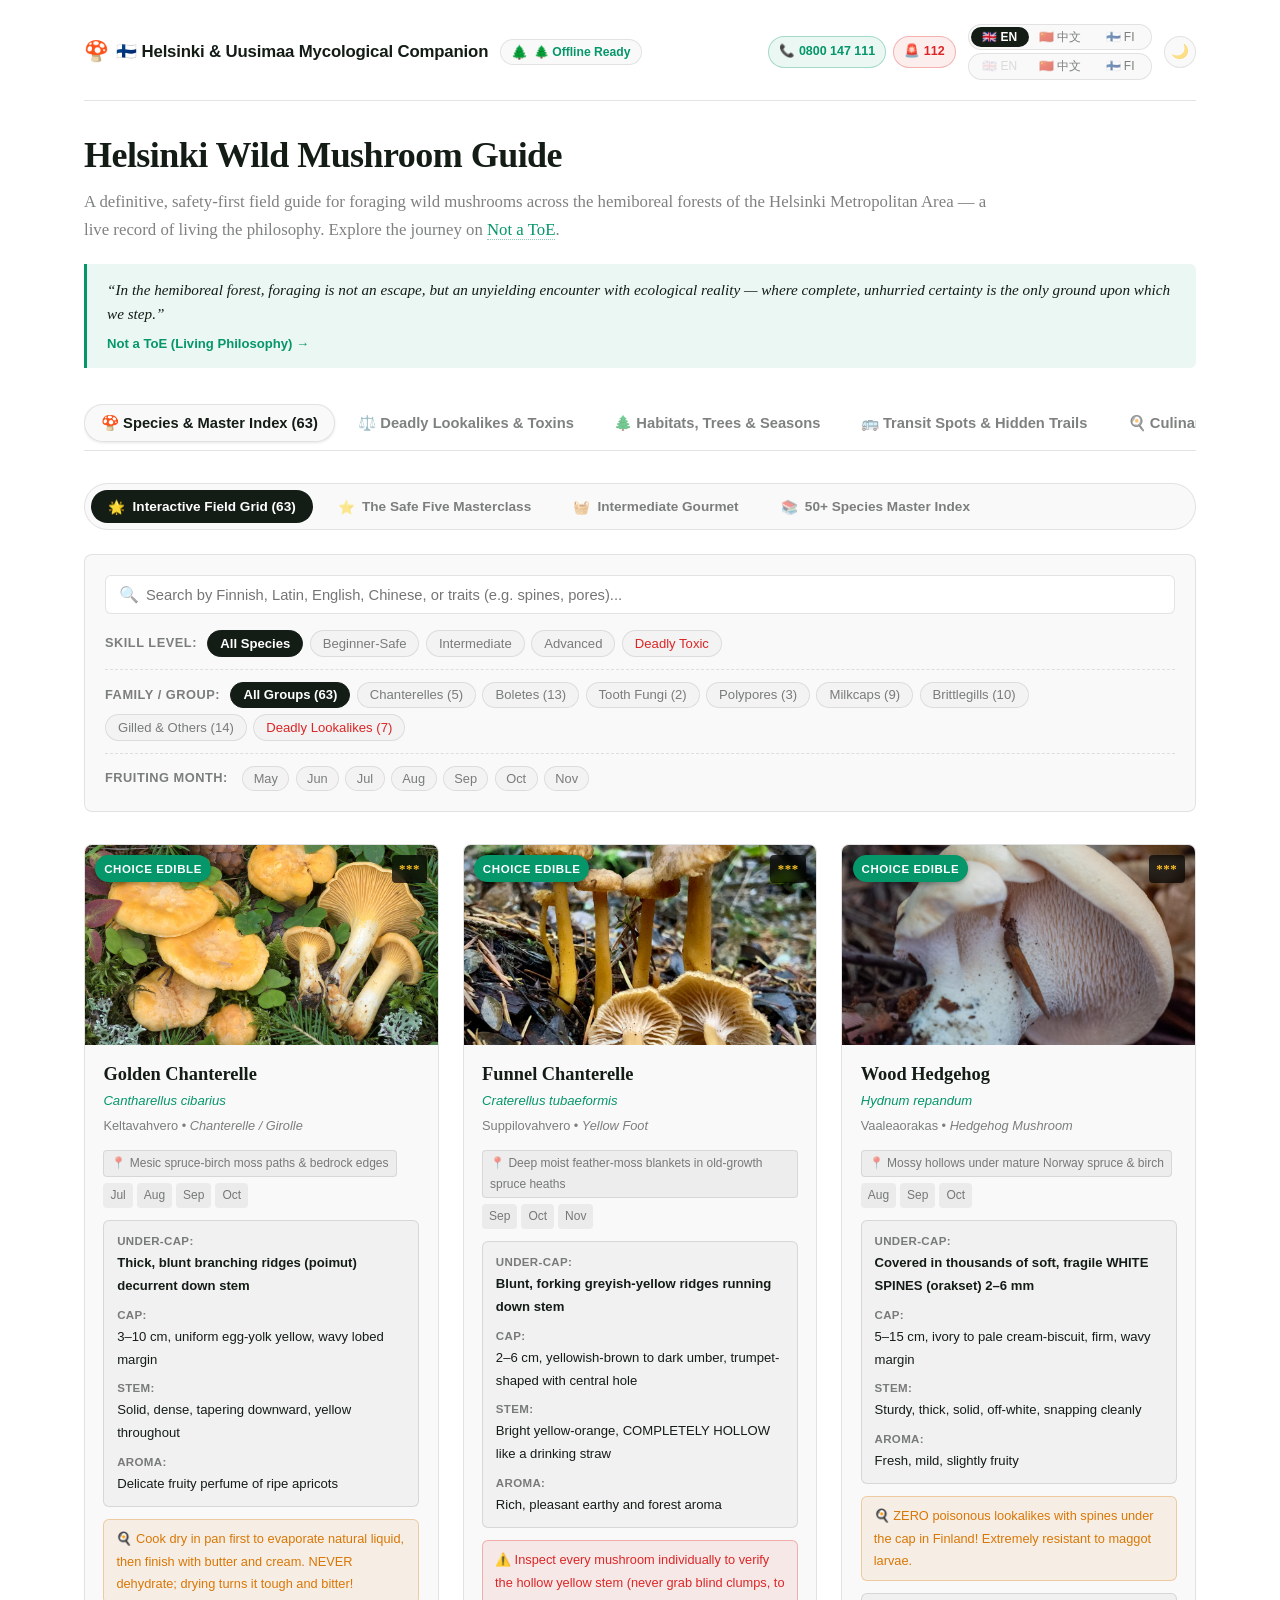
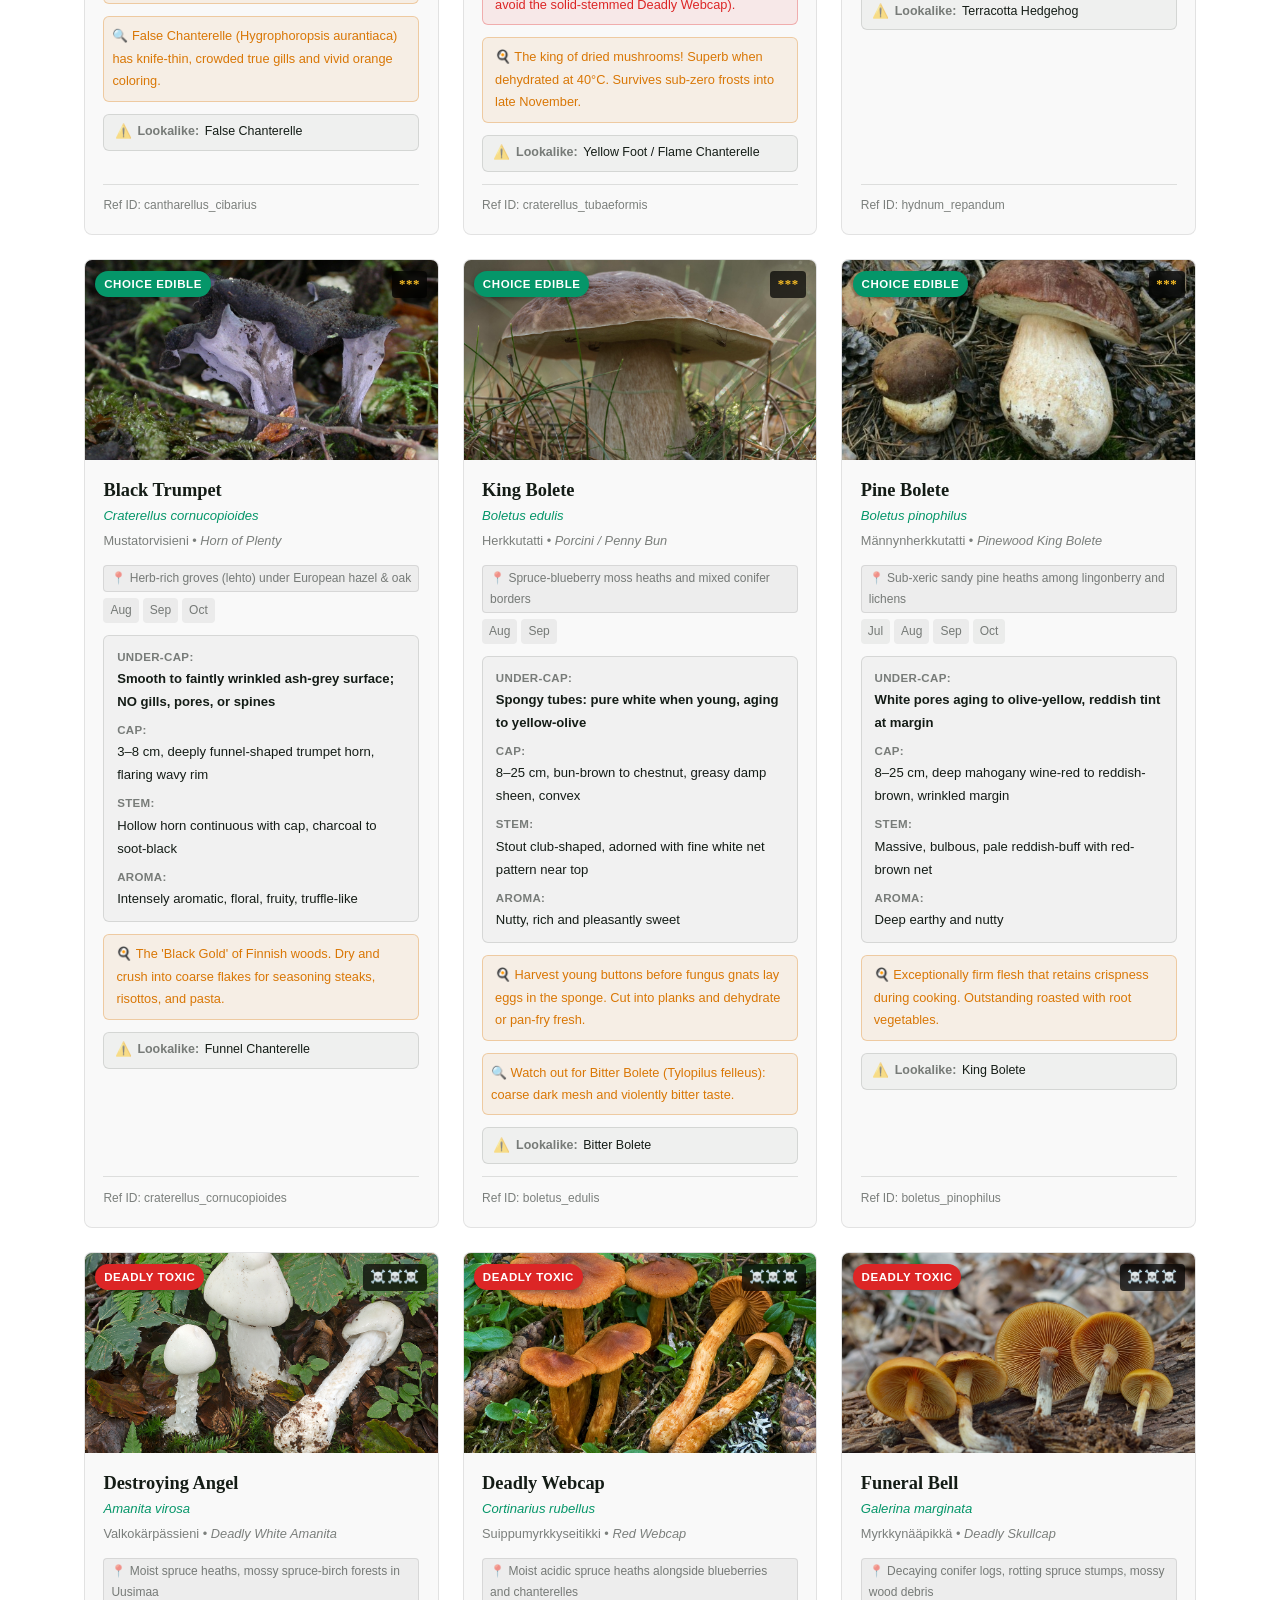
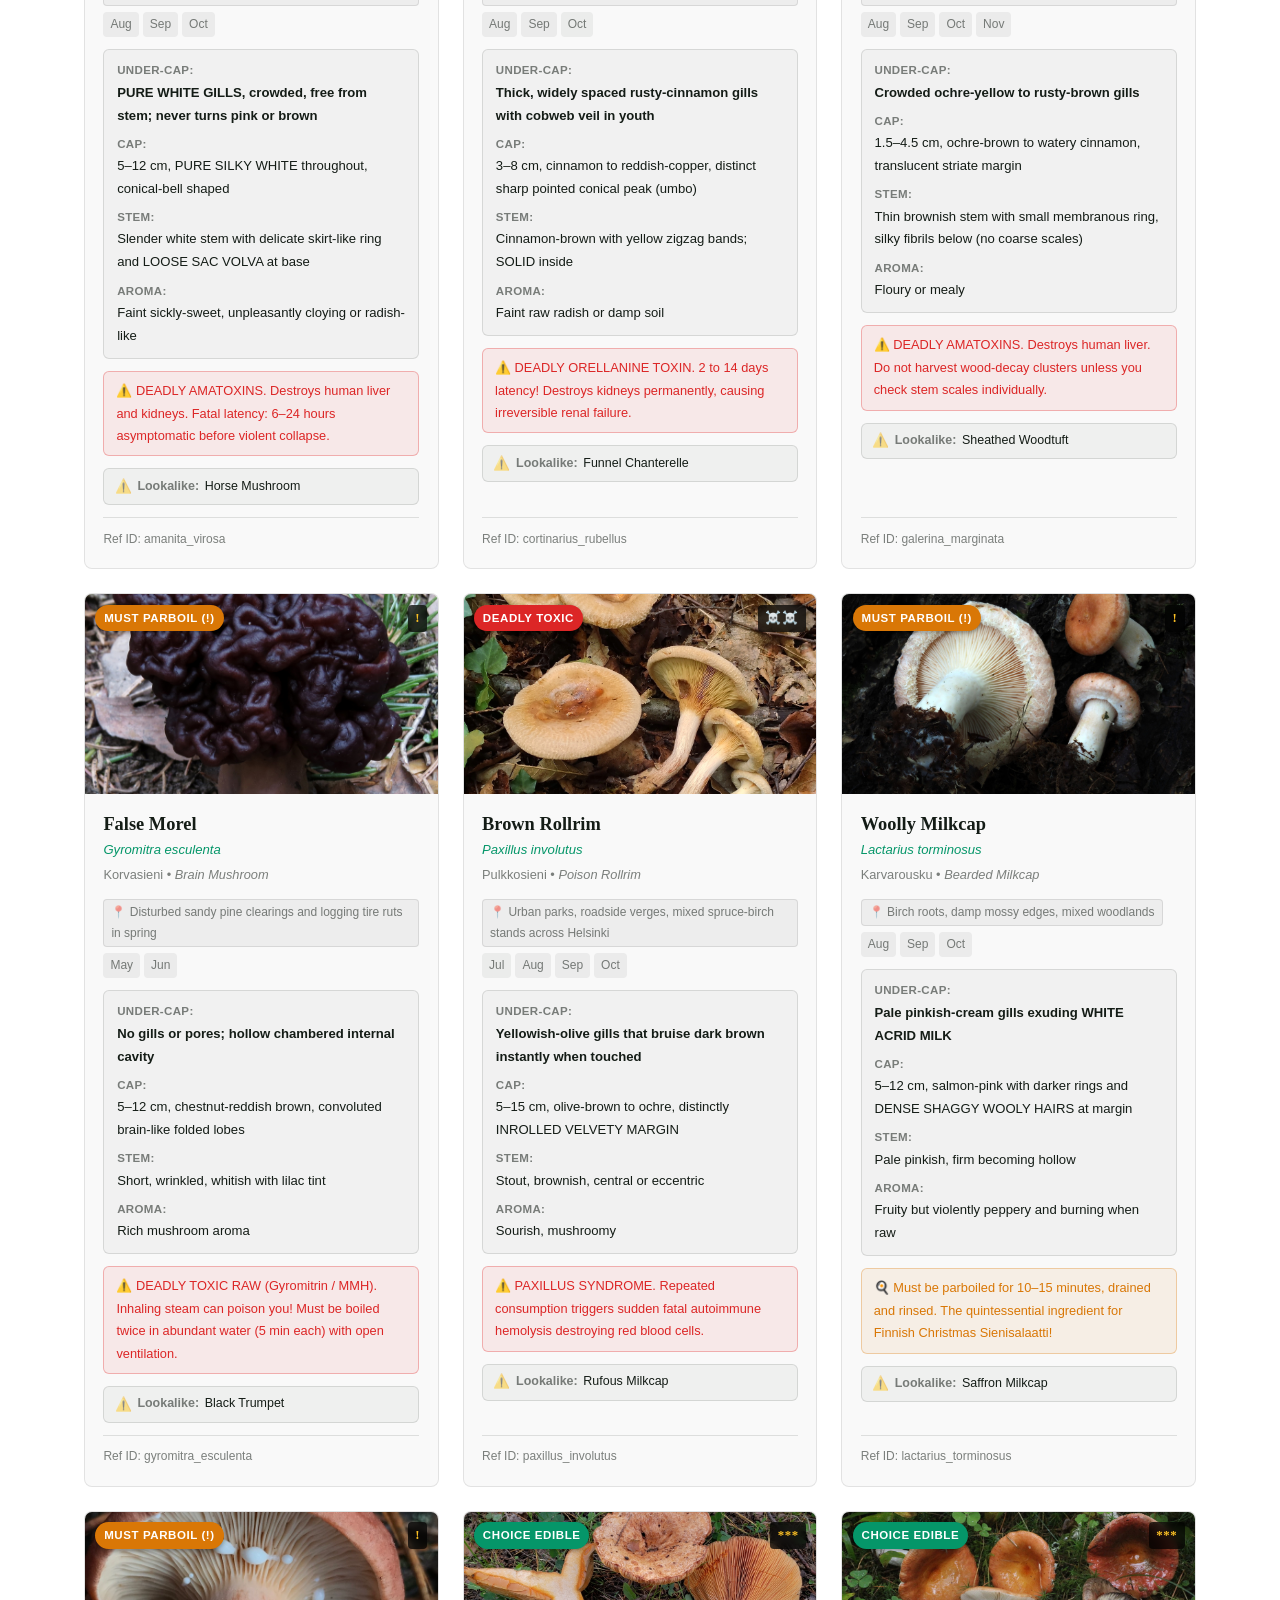
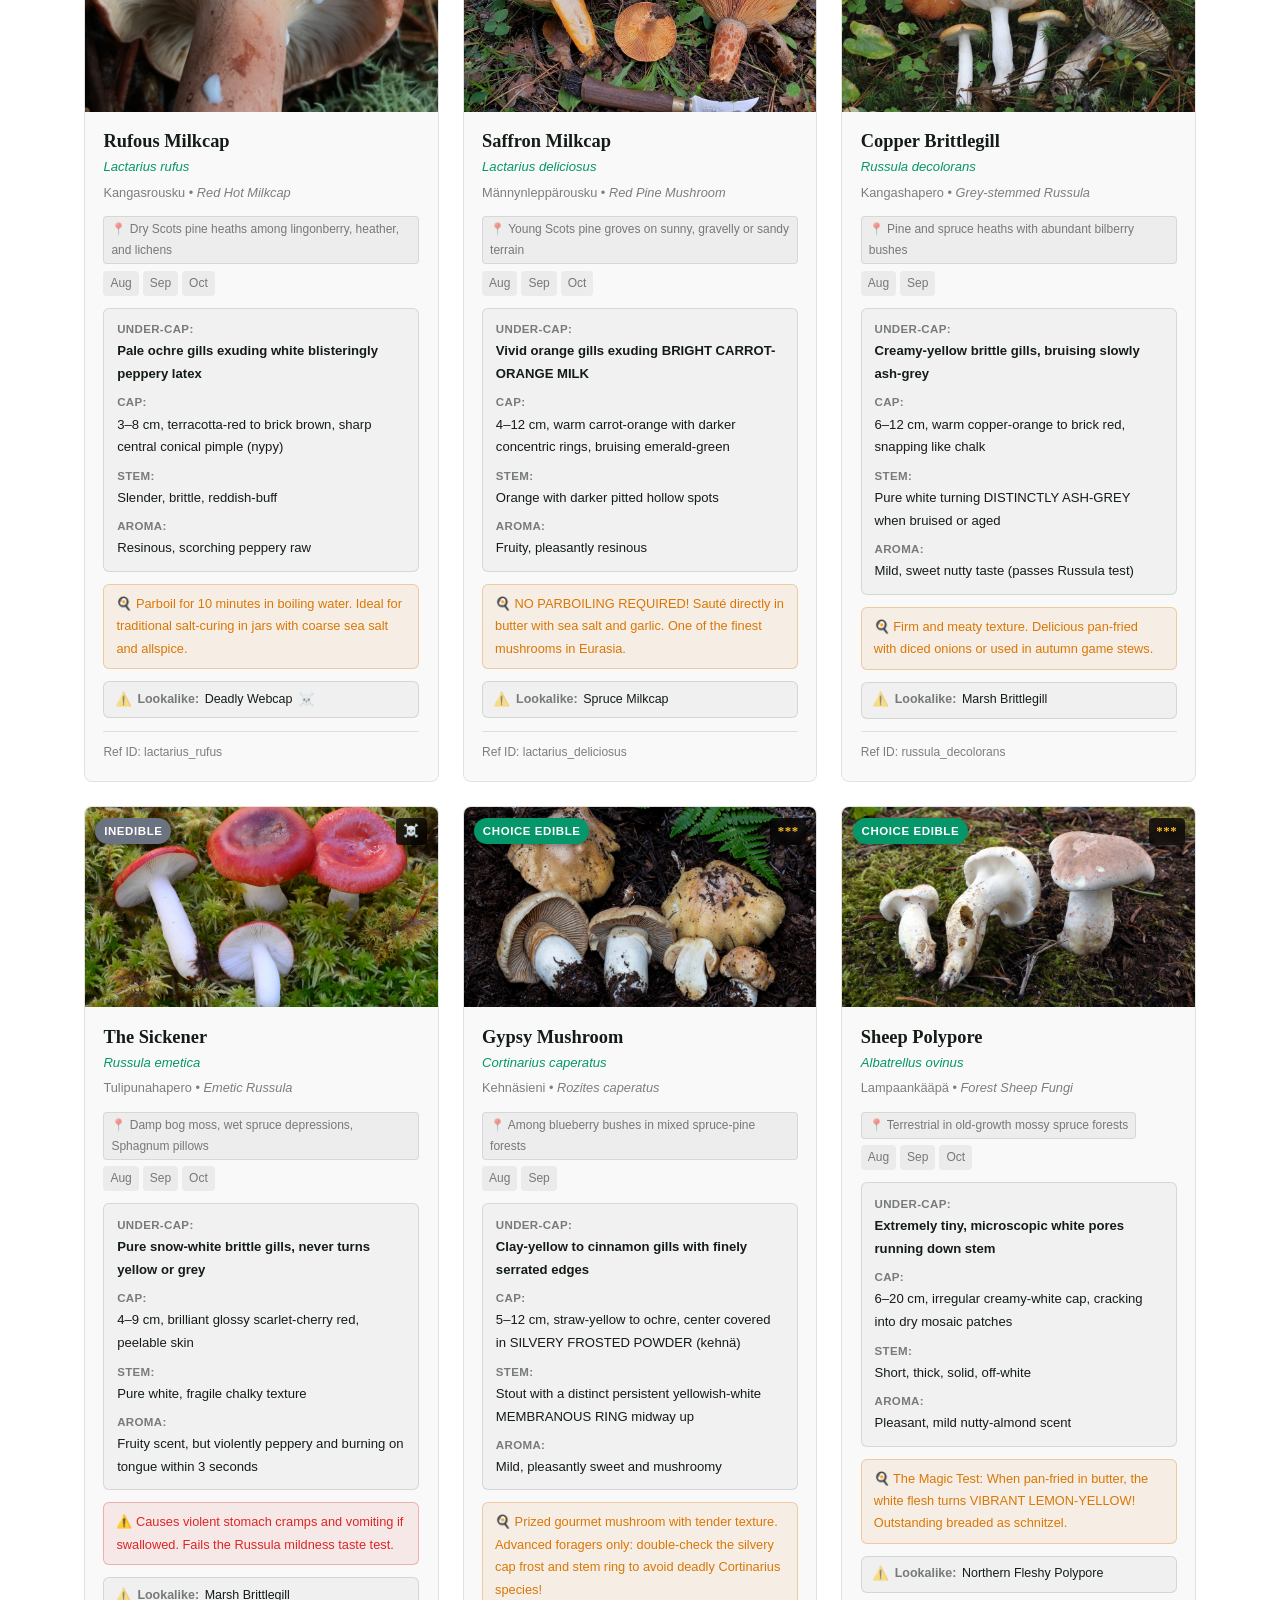
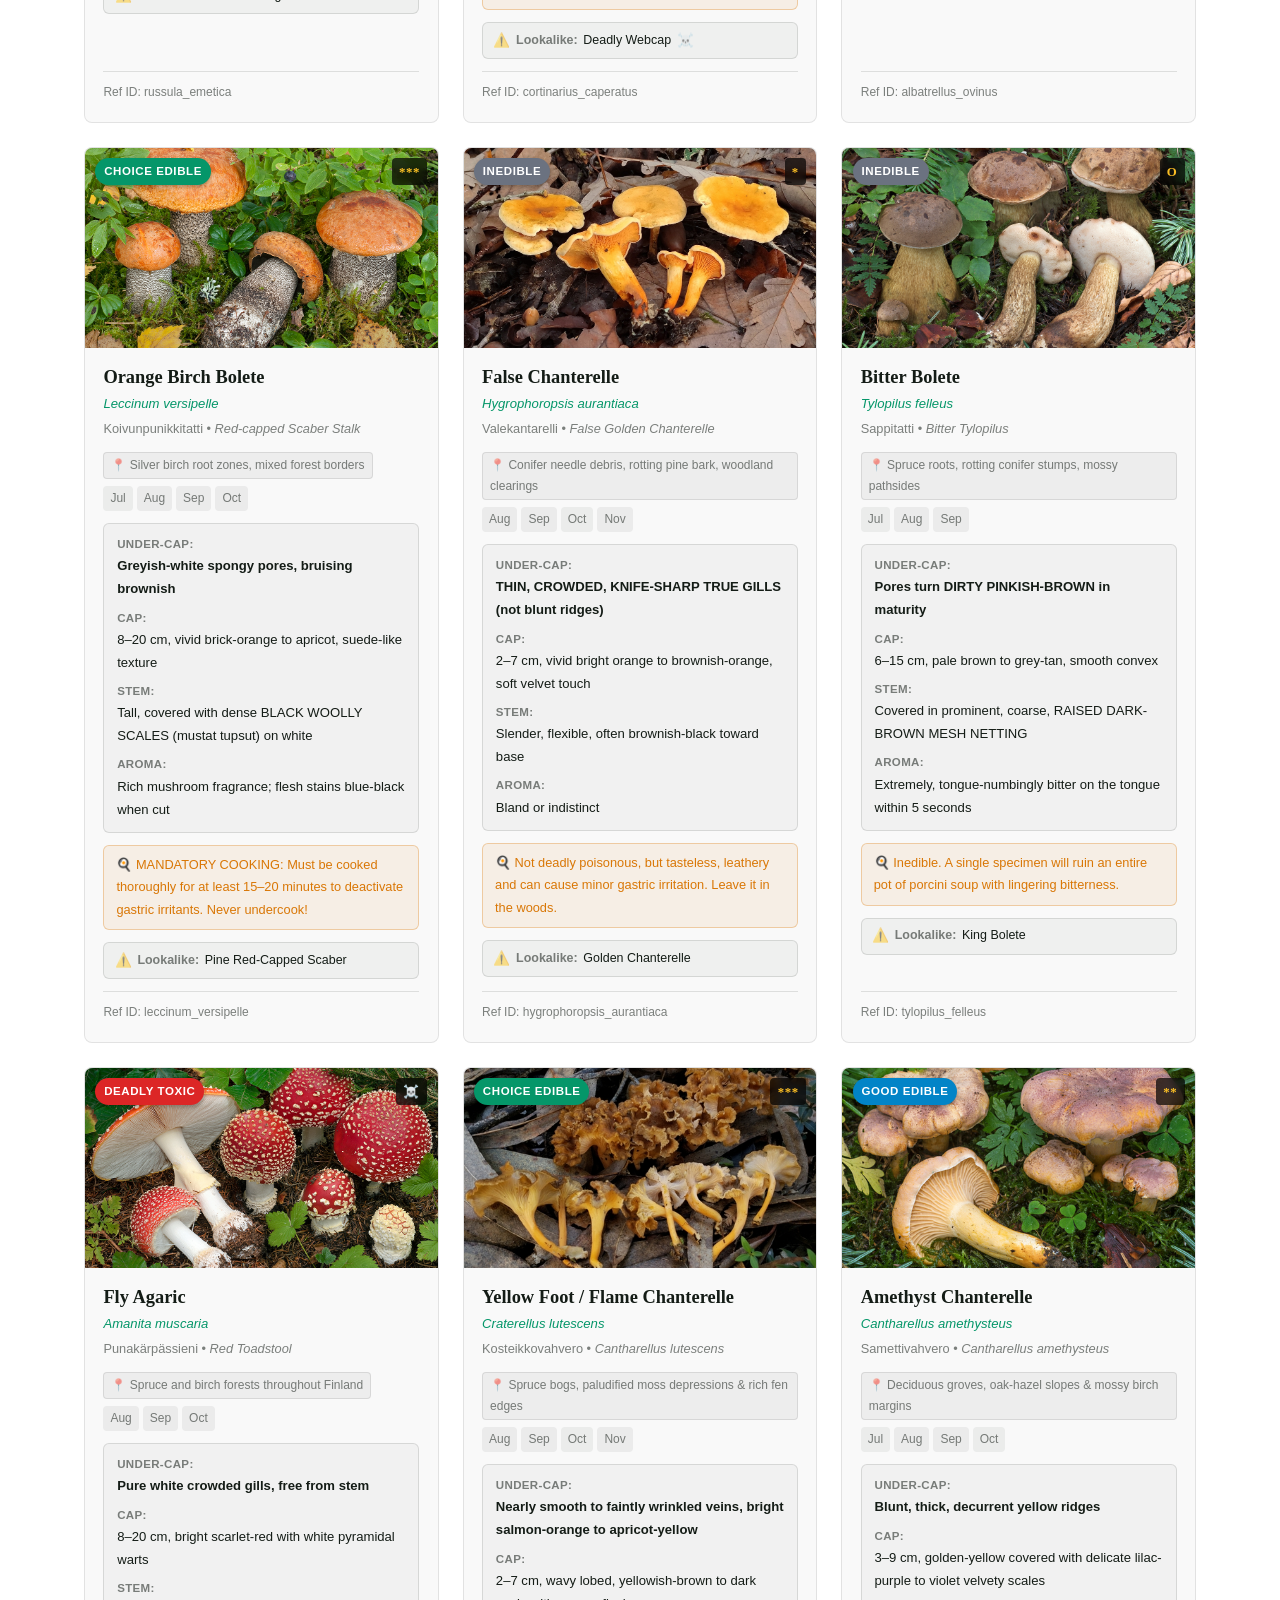
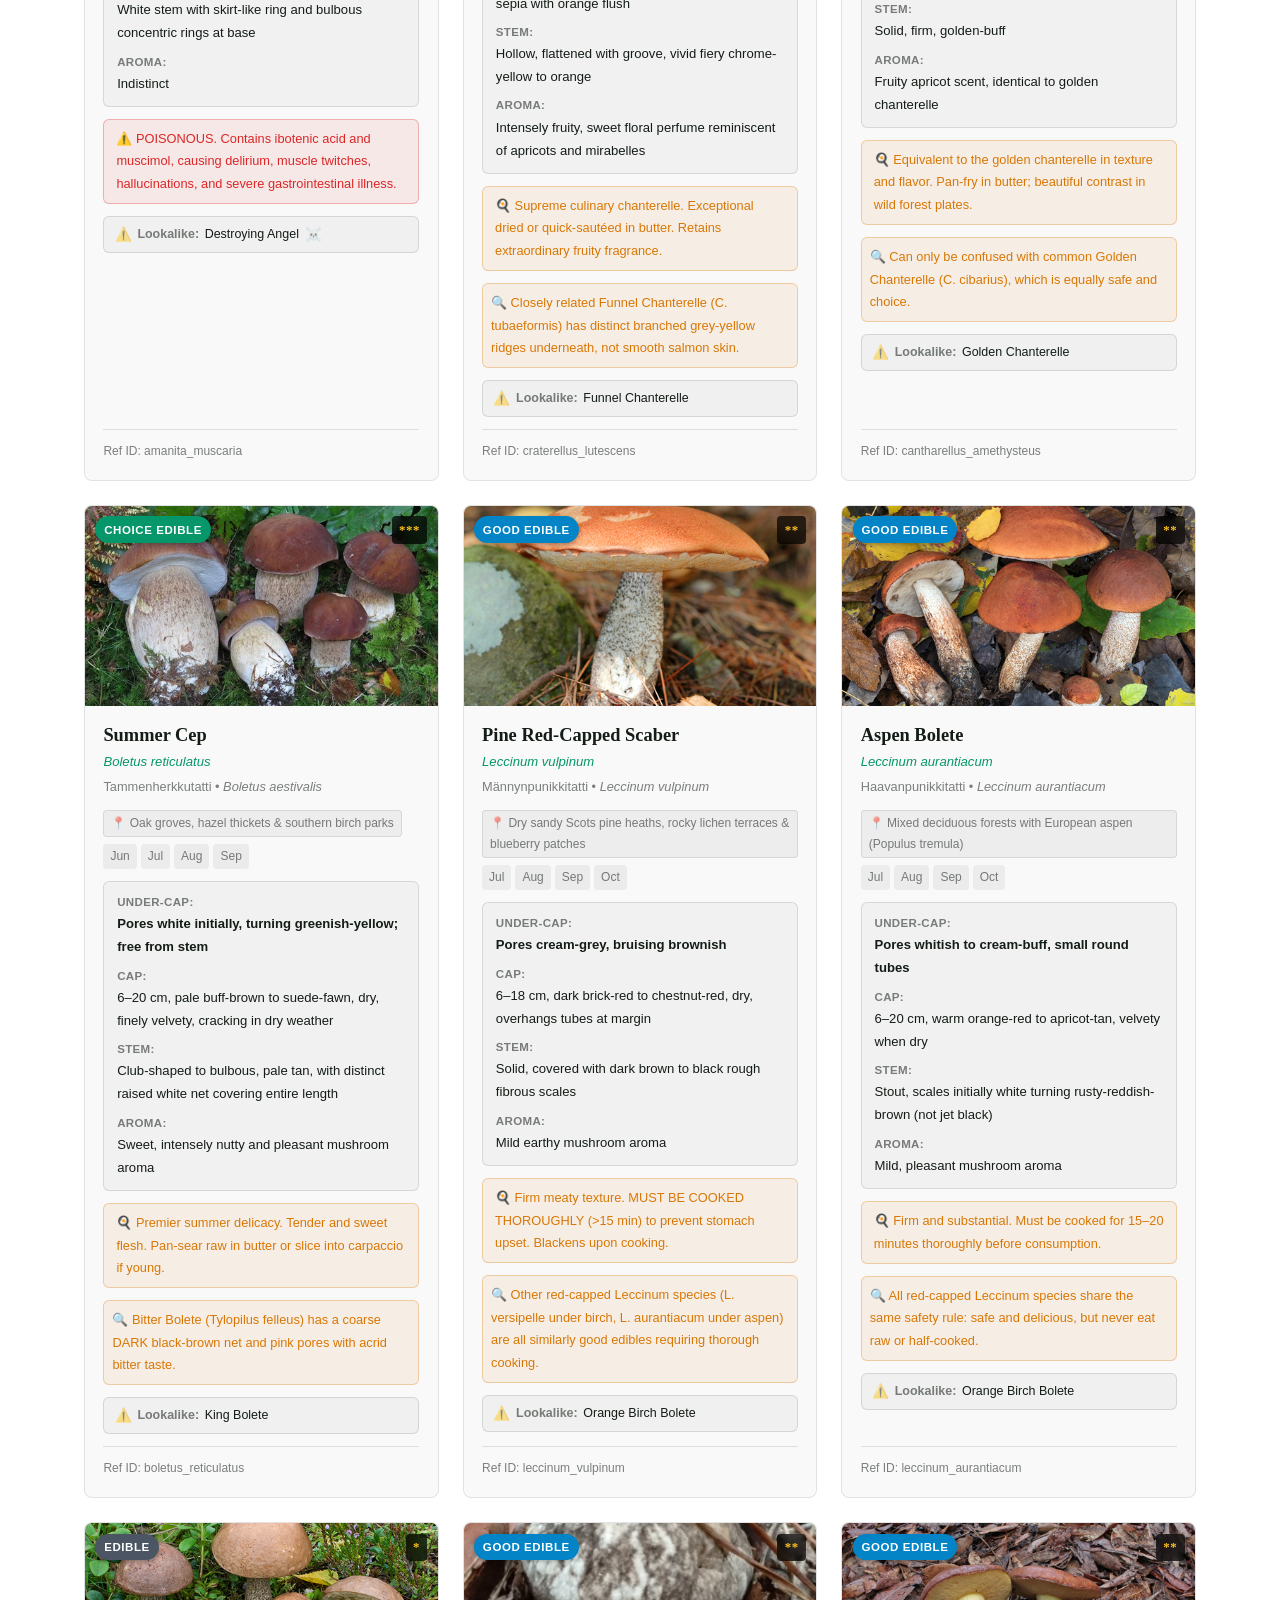
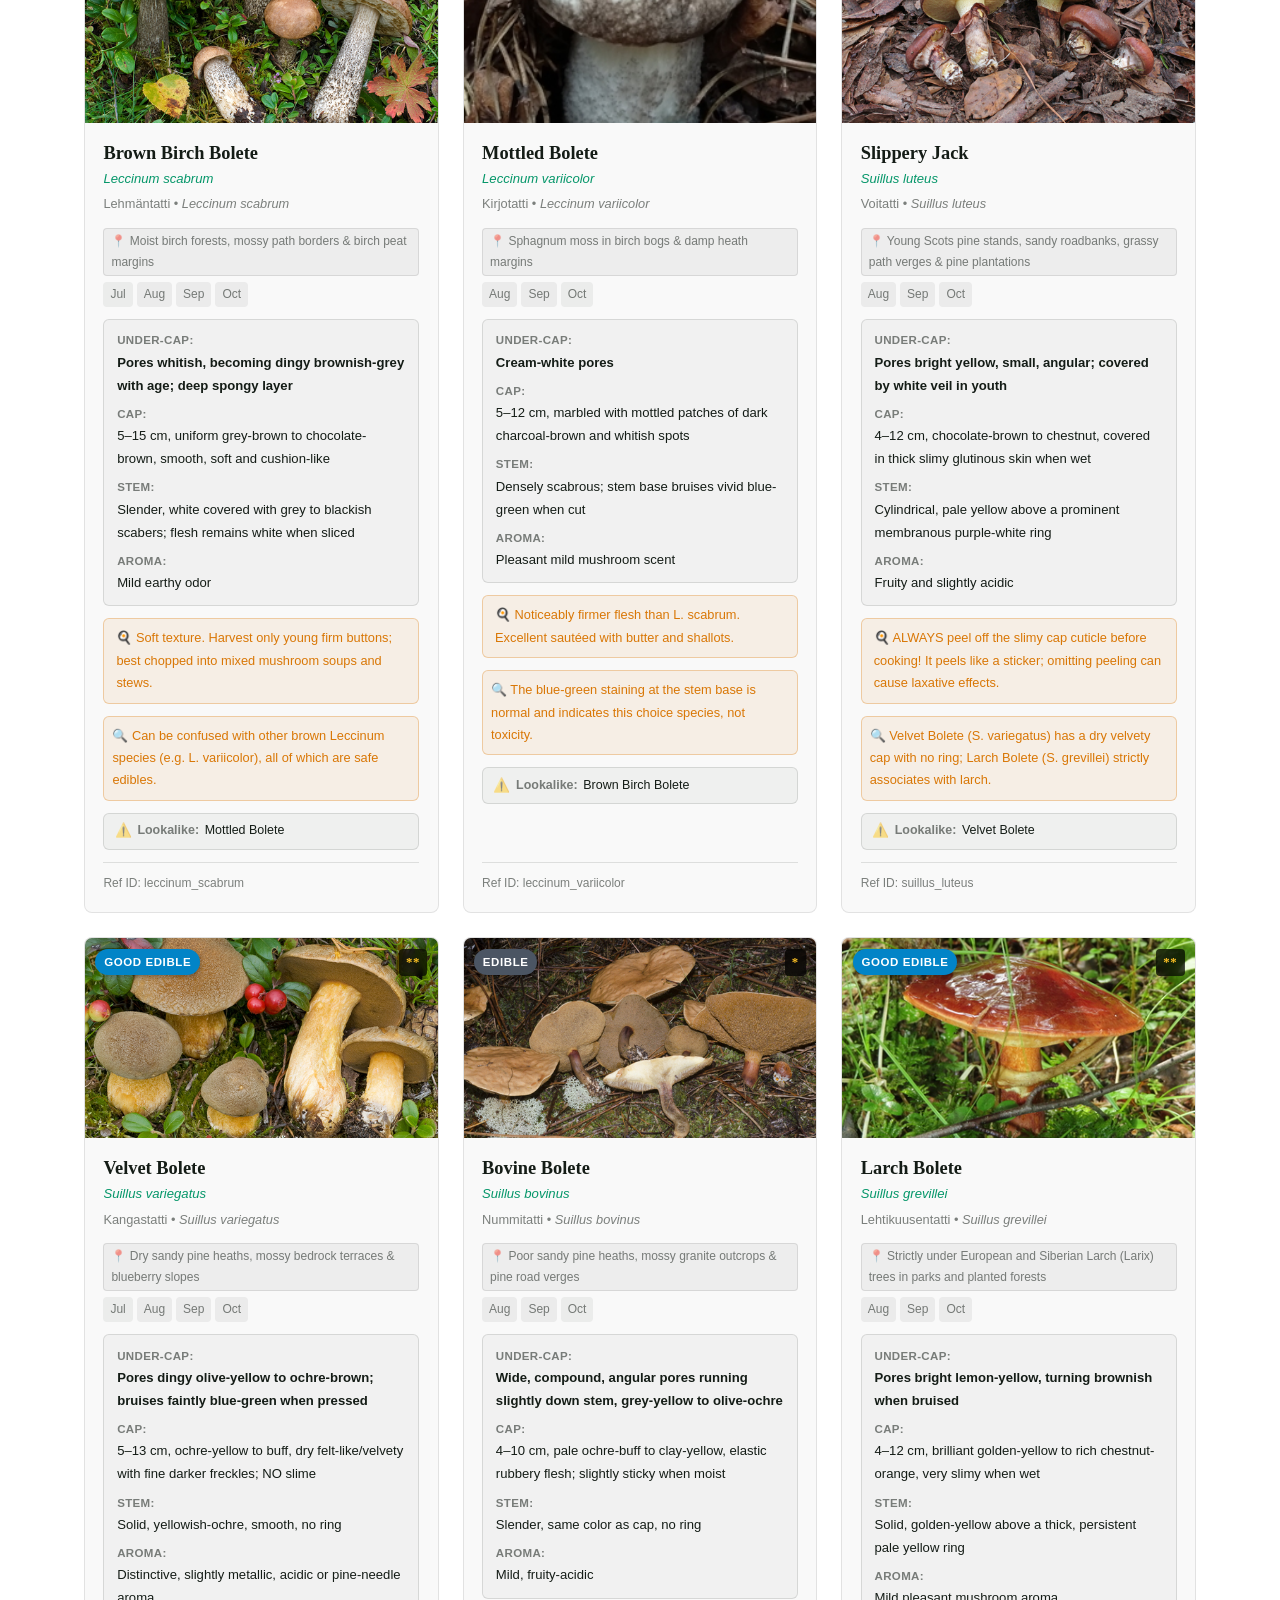
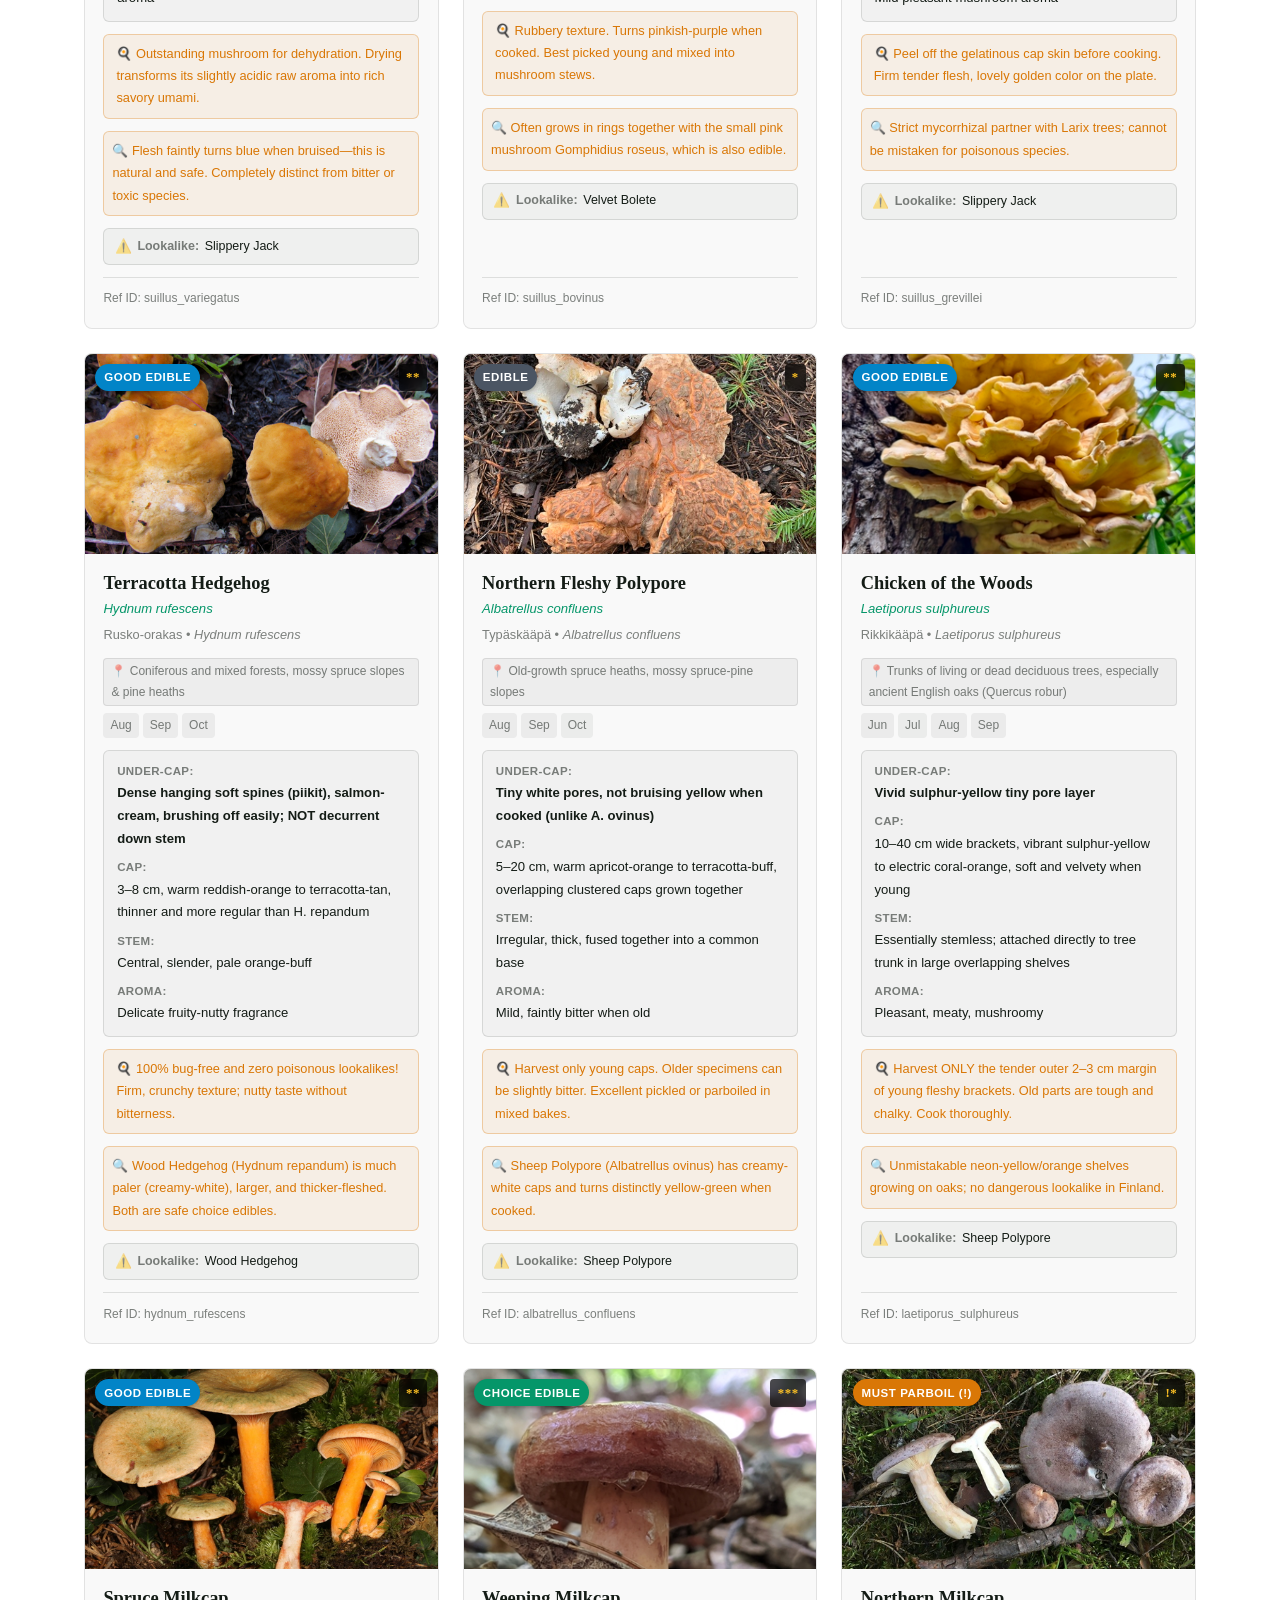
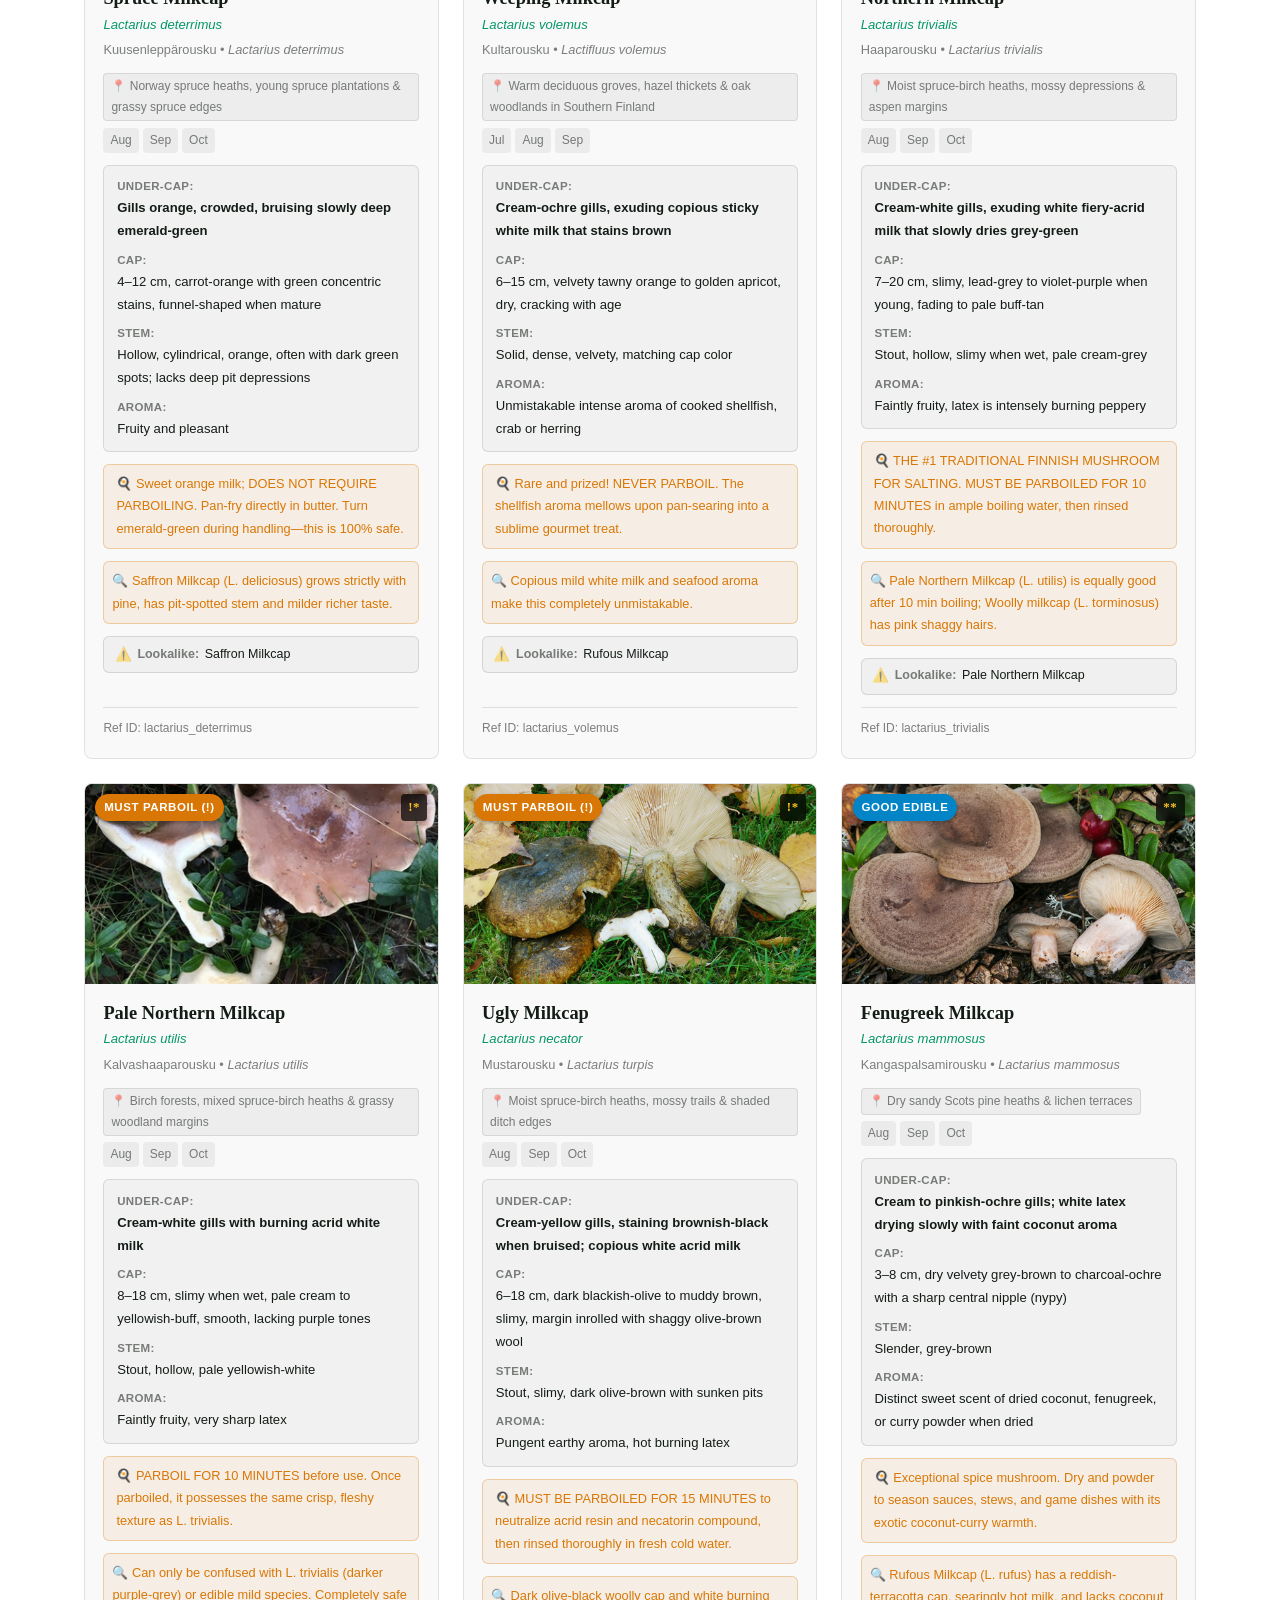
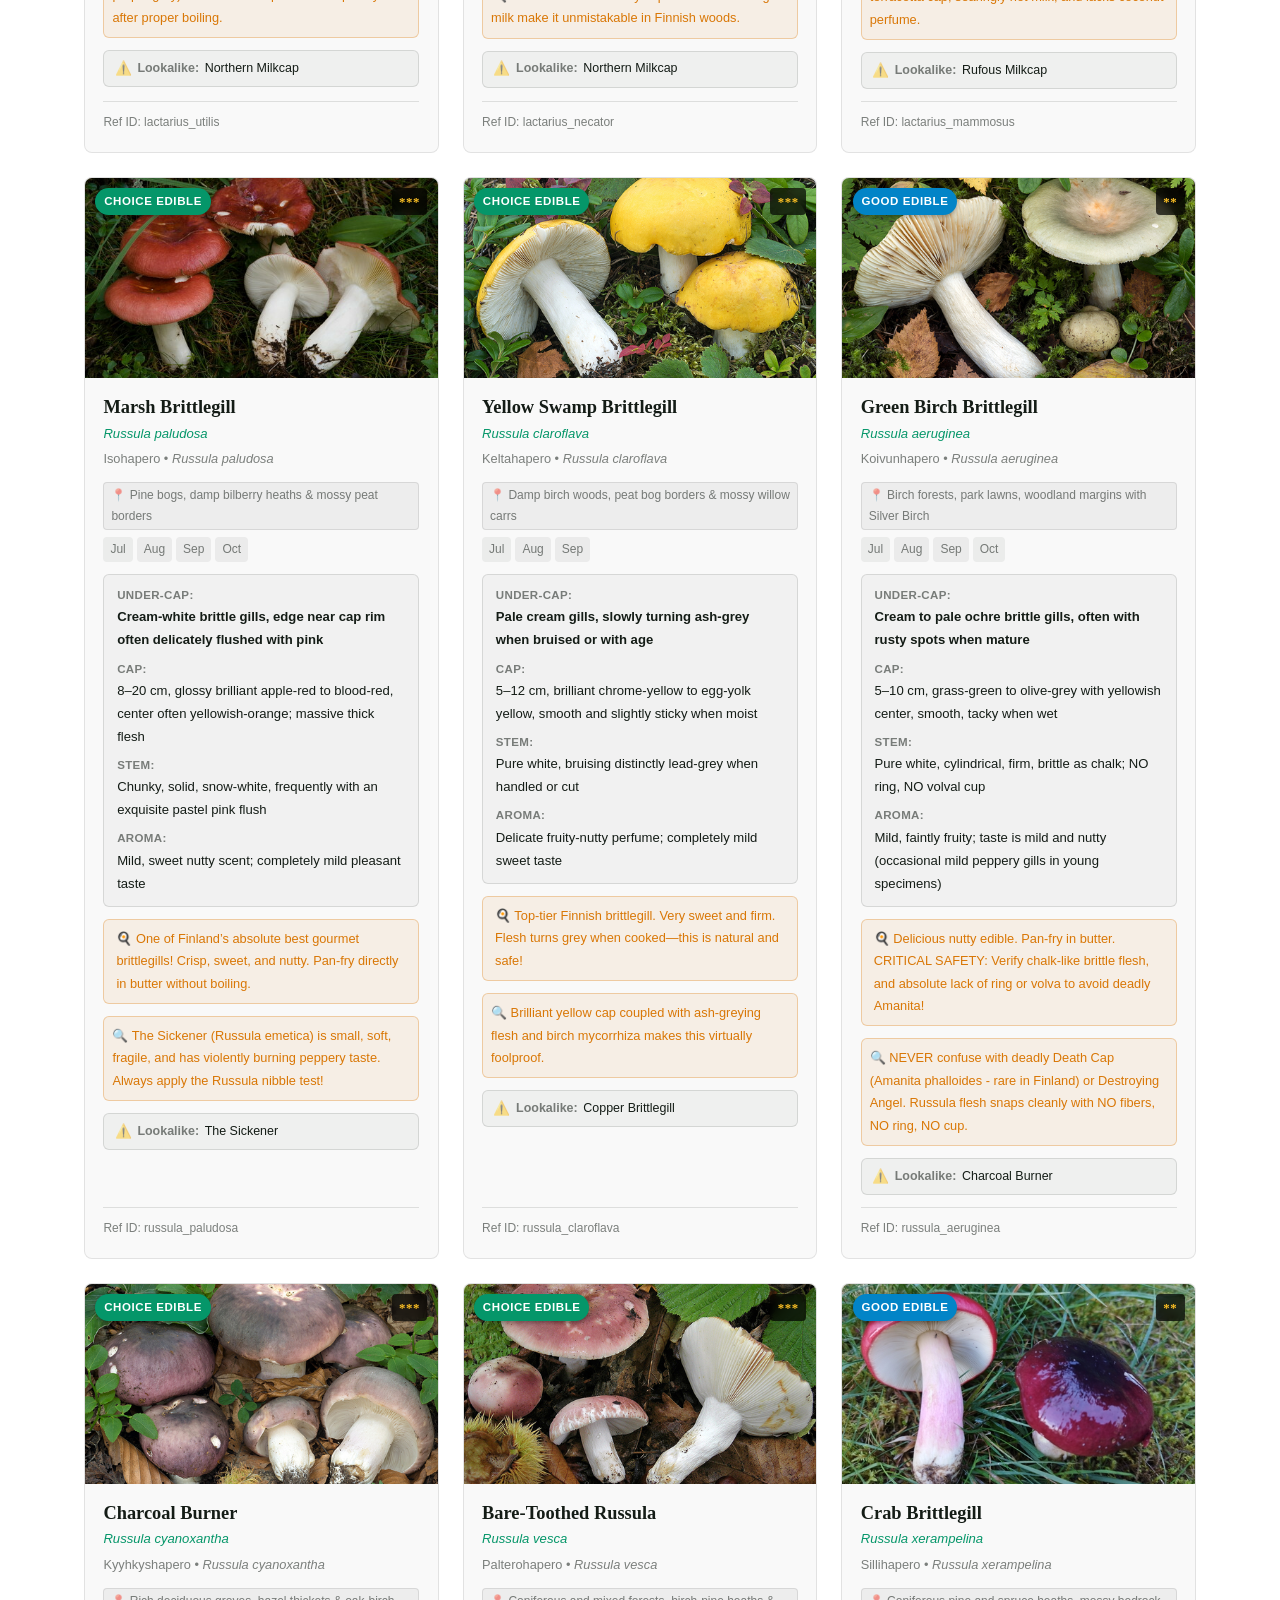
==== commit a83be95b: "Synchronize dark mode styling across all dynamic views and add Salmi & Vestra to hidden gems" ====
--- a/index.html
+++ b/index.html
@@ -11,7 +11,7 @@
   <meta name="apple-mobile-web-app-title" content="Mushroom Guide">
   <link rel="manifest" href="manifest.webmanifest">
   <link rel="apple-touch-icon" href="apple-touch-icon.png">
-  <link rel="stylesheet" href="styles.css?v=20260914-1130">
+  <link rel="stylesheet" href="styles.css?v=20260915-1930">
   <link rel="icon" href="data:image/svg+xml,<svg xmlns=%22http://www.w3.org/2000/svg%22 viewBox=%220 0 100 100%22><text y=%22.9em%22 font-size=%2290%22>🍄</text></svg>">
 </head>
 <body>
@@ -312,8 +312,8 @@
   </div>
 
   <!-- Scripts: handbook data & i18n database loaded first, followed by reactive controller -->
-  <script src="handbook_data.js?v=20260914-1130"></script>
-  <script src="i18n.js?v=20260914-1130"></script>
-  <script src="app.js?v=20260914-1130"></script>
+  <script src="handbook_data.js?v=20260915-1930"></script>
+  <script src="i18n.js?v=20260915-1930"></script>
+  <script src="app.js?v=20260915-1930"></script>
 </body>
 </html>
--- a/styles.css
+++ b/styles.css
@@ -2035,3 +2035,224 @@
     justify-content: flex-start;
   }
 }
+
+
+/* --------------------------------------------------------------------------
+   Synchronized Spot, Comparator & Guide Card Elements
+   -------------------------------------------------------------------------- */
+.spot-card,
+.transit-spot-card {
+  background: var(--card-bg);
+  border: 1px solid var(--card-border);
+  border-radius: var(--radius);
+  padding: 1.35rem;
+  display: flex;
+  flex-direction: column;
+  box-shadow: var(--shadow);
+  transition: transform 0.2s ease, box-shadow 0.2s ease;
+}
+
+.spot-card:hover,
+.transit-spot-card:hover {
+  transform: translateY(-2px);
+  box-shadow: 0 6px 20px rgba(0, 0, 0, 0.2);
+}
+
+.spot-header {
+  display: flex;
+  justify-content: space-between;
+  align-items: flex-start;
+  gap: 0.5rem;
+  margin-bottom: 0.75rem;
+}
+
+.spot-title {
+  font-family: var(--font-serif);
+  font-size: 1.25rem;
+  font-weight: 700;
+  color: var(--fg);
+  margin: 0;
+}
+
+.spot-zone,
+.zone-badge {
+  font-size: 0.75rem;
+  font-weight: 700;
+  padding: 2px 8px;
+  border-radius: 9999px;
+  background: var(--accent-soft);
+  color: var(--accent);
+  border: 1px solid color-mix(in srgb, var(--accent) 30%, transparent);
+  white-space: nowrap;
+}
+
+.spot-transit {
+  font-size: 0.88rem;
+  color: var(--fg);
+  margin-bottom: 0.85rem;
+  line-height: 1.5;
+}
+
+.spot-trailhead-box {
+  background: var(--card-hover);
+  border: 1px solid var(--card-border);
+  border-radius: 6px;
+  padding: 0.75rem 1rem;
+  margin-bottom: 0.85rem;
+}
+
+.spot-trailhead-row {
+  display: flex;
+  flex-wrap: wrap;
+  align-items: baseline;
+  gap: 0.35rem;
+  font-size: 0.84rem;
+}
+
+.prime-item-label {
+  font-weight: 700;
+  color: var(--fg);
+}
+
+.prime-item-value {
+  color: var(--fg);
+}
+
+.prime-item-secondary {
+  width: 100%;
+  font-size: 0.78rem;
+  color: var(--muted);
+  margin-left: 1.2rem;
+}
+
+.btn-location-map {
+  display: inline-flex;
+  align-items: center;
+  gap: 0.4rem;
+  padding: 0.35rem 0.8rem;
+  border-radius: 6px;
+  background: var(--accent-soft);
+  color: var(--accent);
+  border: 1px solid color-mix(in srgb, var(--accent) 30%, transparent);
+  font-size: 0.8rem;
+  font-weight: 600;
+  text-decoration: none;
+  transition: all 0.15s ease;
+}
+
+.btn-location-map:hover {
+  background: var(--accent);
+  color: #ffffff;
+}
+
+.spot-species-list {
+  display: flex;
+  flex-wrap: wrap;
+  gap: 0.4rem;
+  margin-top: 0.4rem;
+}
+
+.species-tag {
+  font-size: 0.75rem;
+  padding: 0.2rem 0.5rem;
+  border-radius: 4px;
+  background: var(--card-hover);
+  border: 1px solid var(--card-border);
+  color: var(--muted);
+}
+
+.btn-recipe-video,
+.btn-video-link-sm {
+  display: inline-flex;
+  align-items: center;
+  gap: 0.35rem;
+  padding: 0.25rem 0.65rem;
+  border-radius: 4px;
+  background: var(--danger-soft);
+  color: var(--danger);
+  border: 1px solid var(--danger-border);
+  font-size: 0.78rem;
+  font-weight: 600;
+  text-decoration: none;
+  transition: all 0.15s ease;
+}
+
+.btn-recipe-video:hover,
+.btn-video-link-sm:hover {
+  background: var(--danger);
+  color: #ffffff;
+}
+
+.comparator-card {
+  background: var(--card-bg);
+  border: 1px solid var(--card-border);
+  border-radius: var(--radius);
+  overflow: hidden;
+  box-shadow: var(--shadow);
+  margin-bottom: 2rem;
+}
+
+.comparator-header {
+  padding: 1.25rem 1.5rem;
+  border-bottom: 1px solid var(--card-border);
+  background: color-mix(in srgb, var(--fg) 2%, transparent);
+}
+
+.comparator-pair-grid {
+  display: grid;
+  grid-template-columns: 1fr 1fr;
+  gap: 1px;
+  background: var(--card-border);
+}
+
+@media (max-width: 768px) {
+  .comparator-pair-grid {
+    grid-template-columns: 1fr;
+  }
+}
+
+.comparator-item {
+  padding: 1.5rem;
+  background: var(--card-bg);
+}
+
+.comparator-item.edible {
+  background: color-mix(in srgb, var(--success) 5%, var(--card-bg));
+  border-top: 3px solid var(--success);
+}
+
+.comparator-item.toxic {
+  background: color-mix(in srgb, var(--danger) 5%, var(--card-bg));
+  border-top: 3px solid var(--danger);
+}
+
+.comparator-img-wrap {
+  margin: 0.75rem 0;
+  border-radius: 6px;
+  overflow: hidden;
+  max-height: 220px;
+  cursor: pointer;
+  border: 1px solid var(--card-border);
+}
+
+.comparator-img-wrap img {
+  width: 100%;
+  height: 220px;
+  object-fit: cover;
+  display: block;
+}
+
+.diff-checklist {
+  list-style: none;
+  margin-top: 1rem;
+  padding: 0;
+}
+
+.diff-checklist li {
+  padding: 0.4rem 0;
+  display: flex;
+  gap: 0.5rem;
+  font-size: 0.88rem;
+  border-bottom: 1px dashed var(--rule);
+  color: var(--fg);
+}
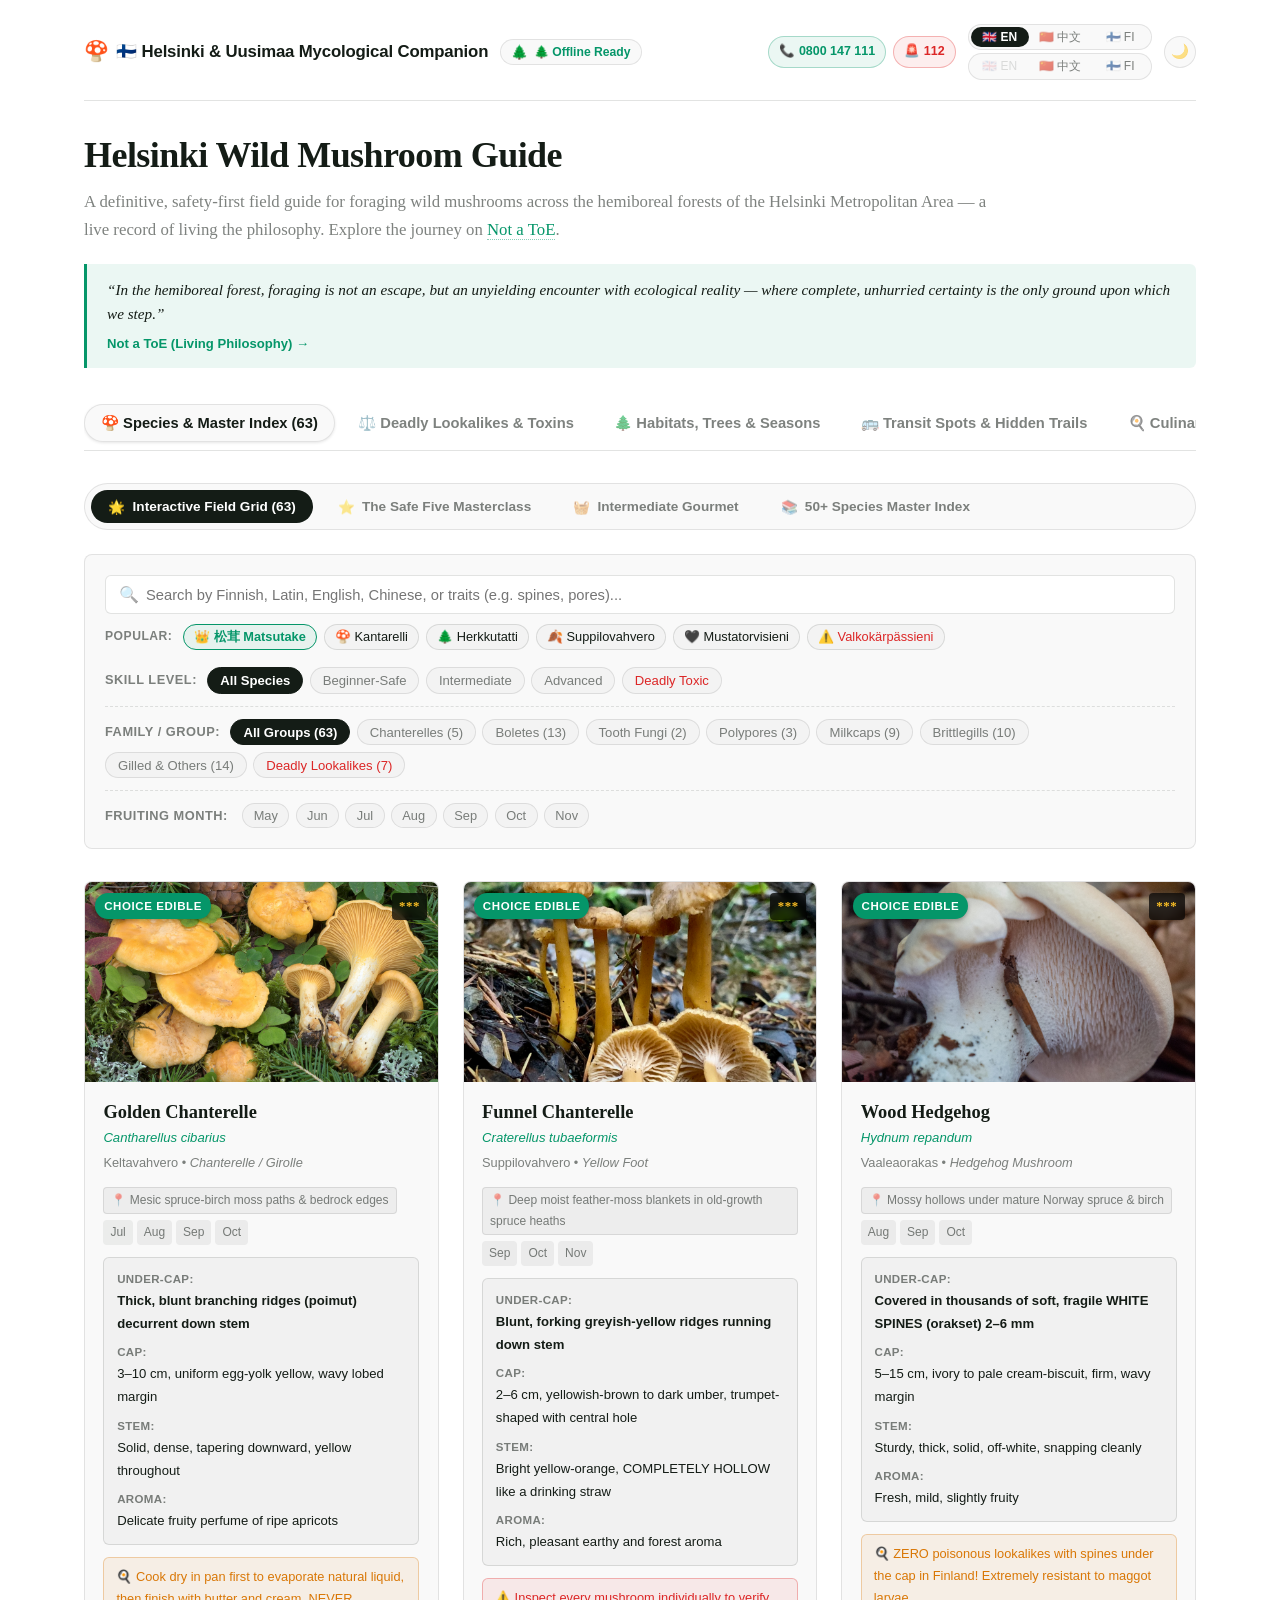
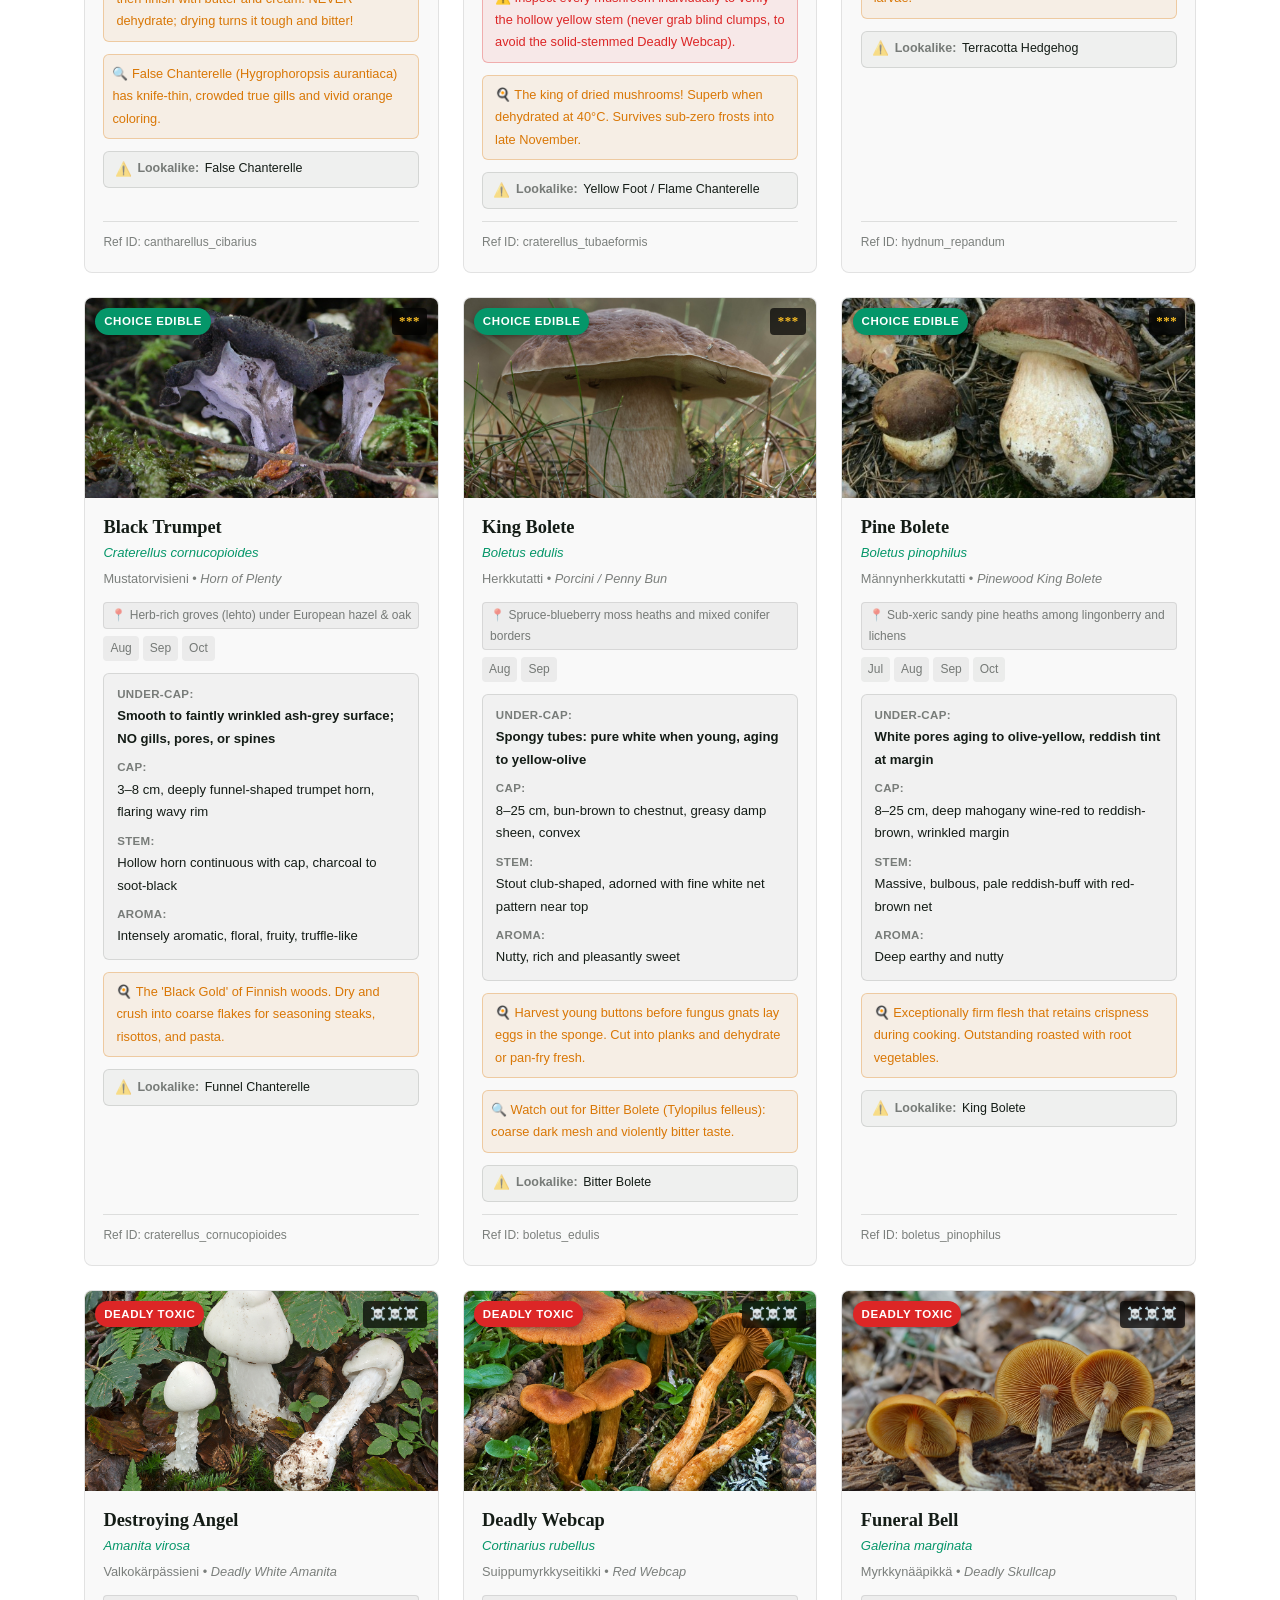
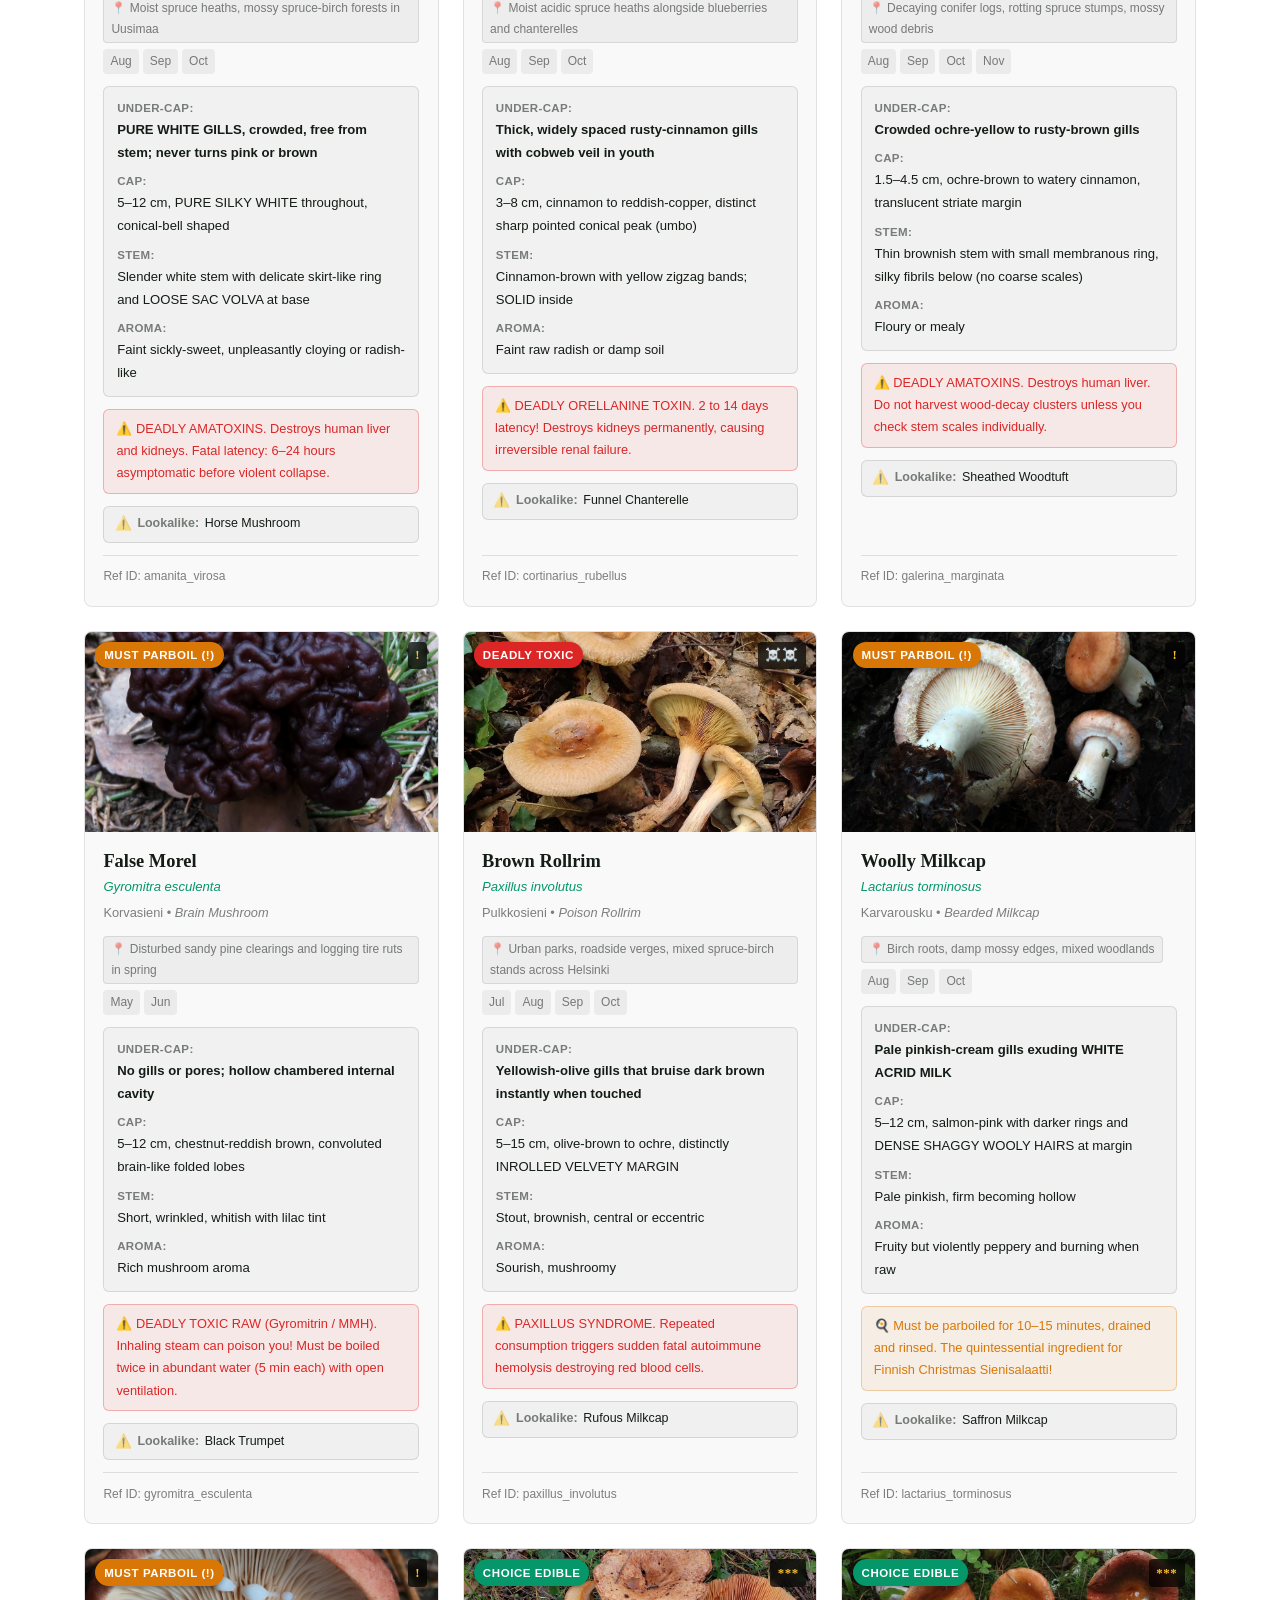
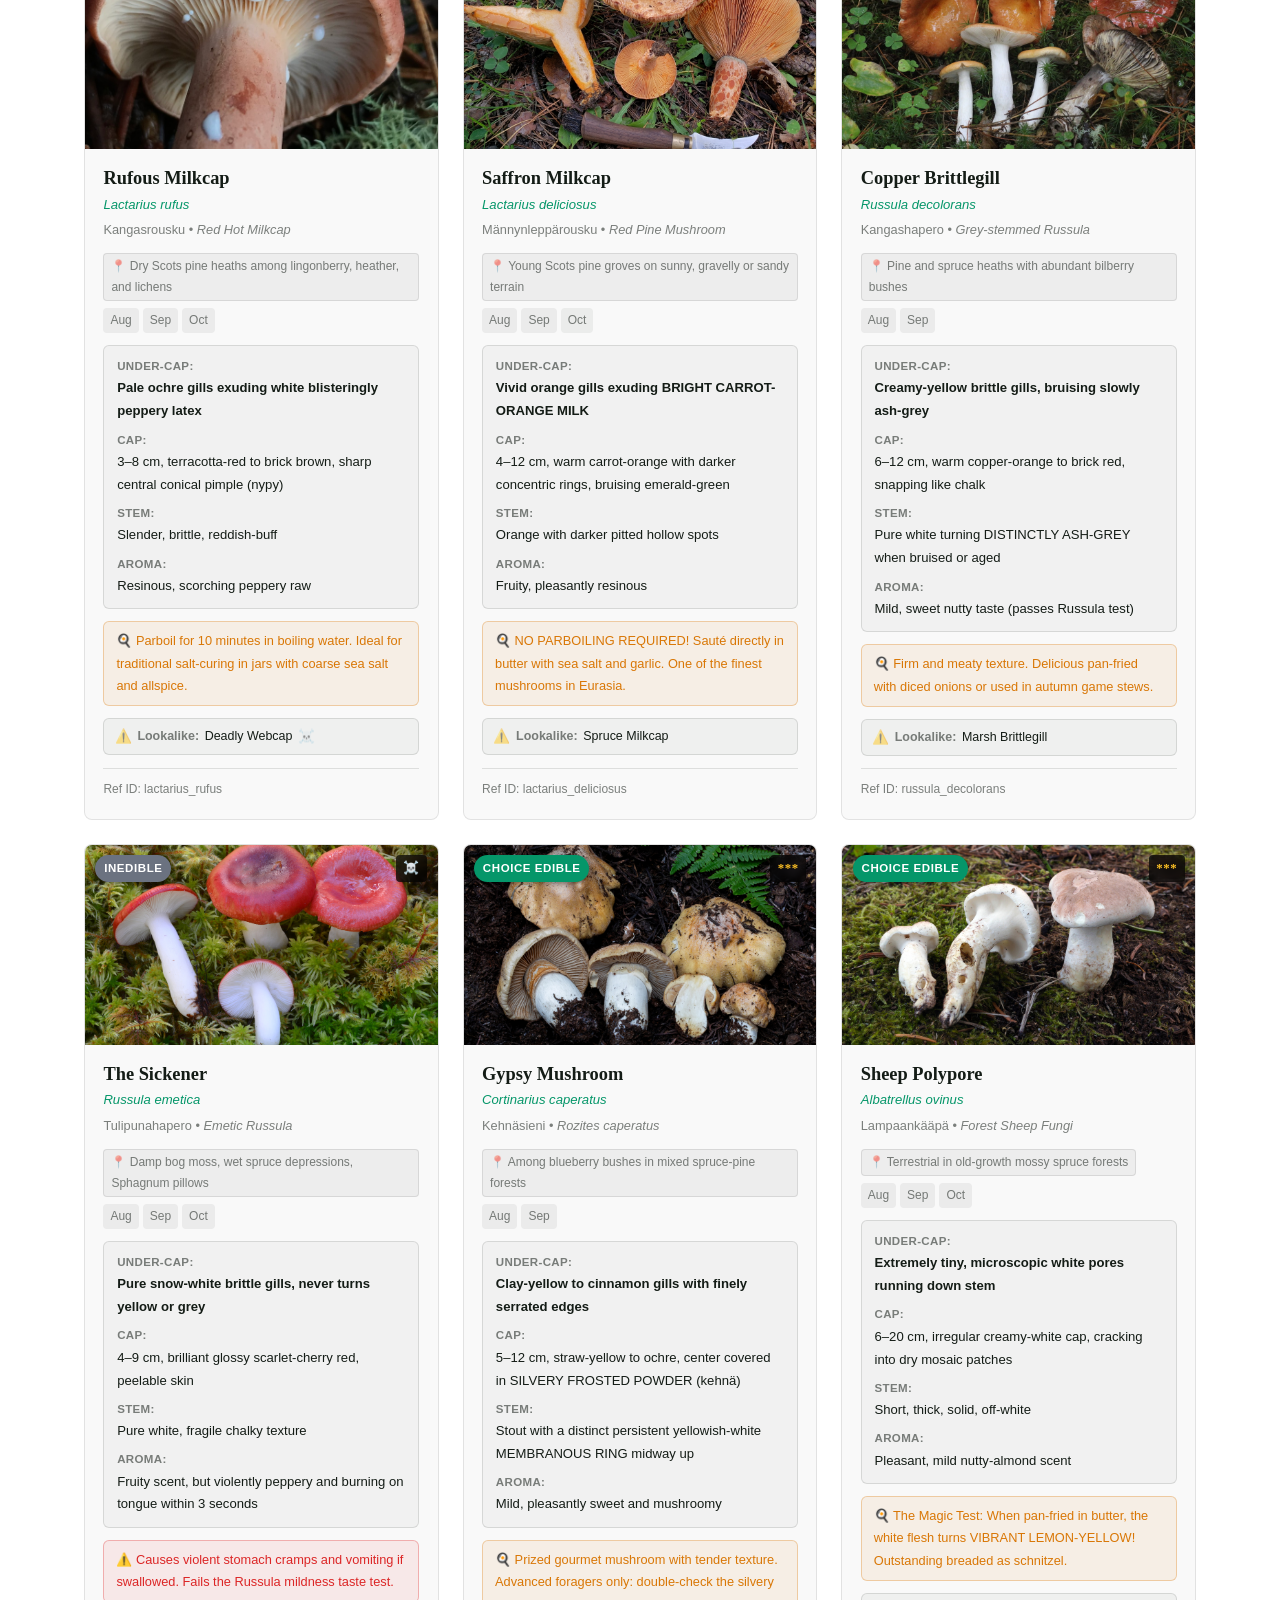
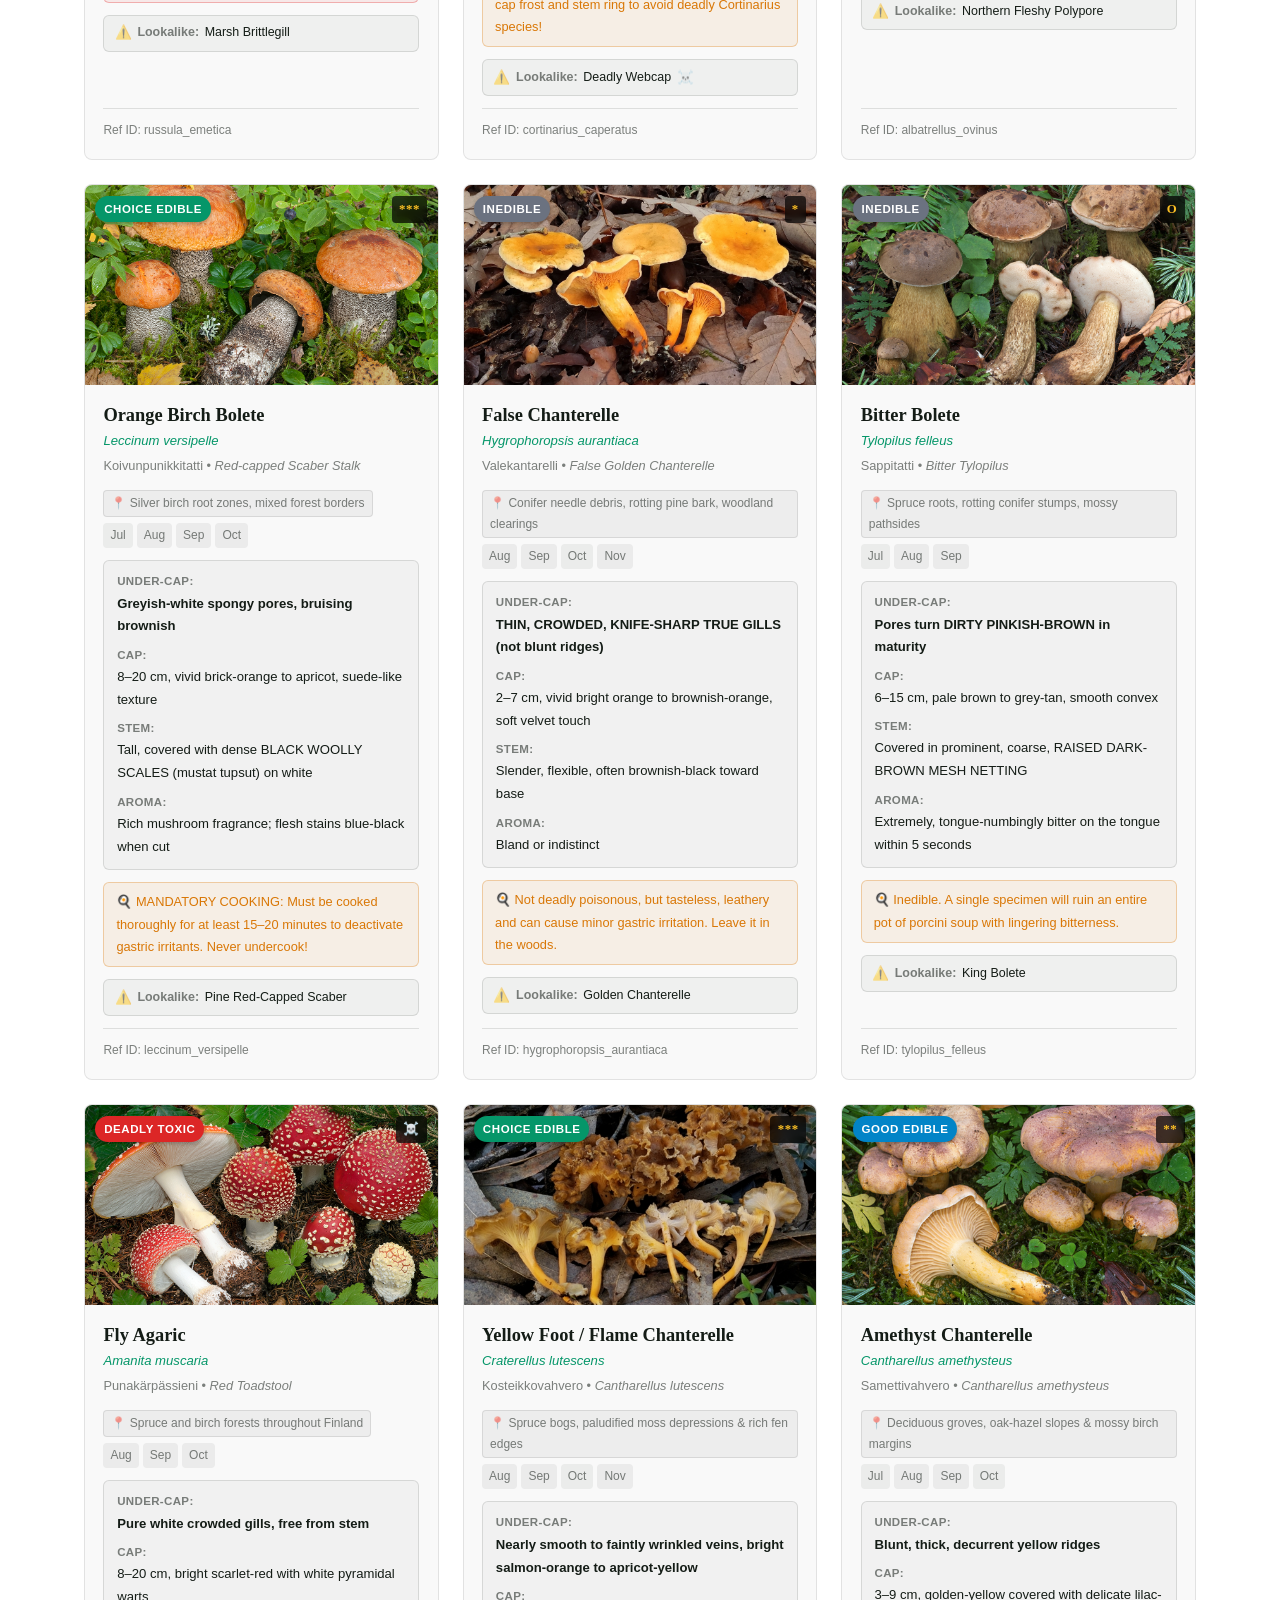
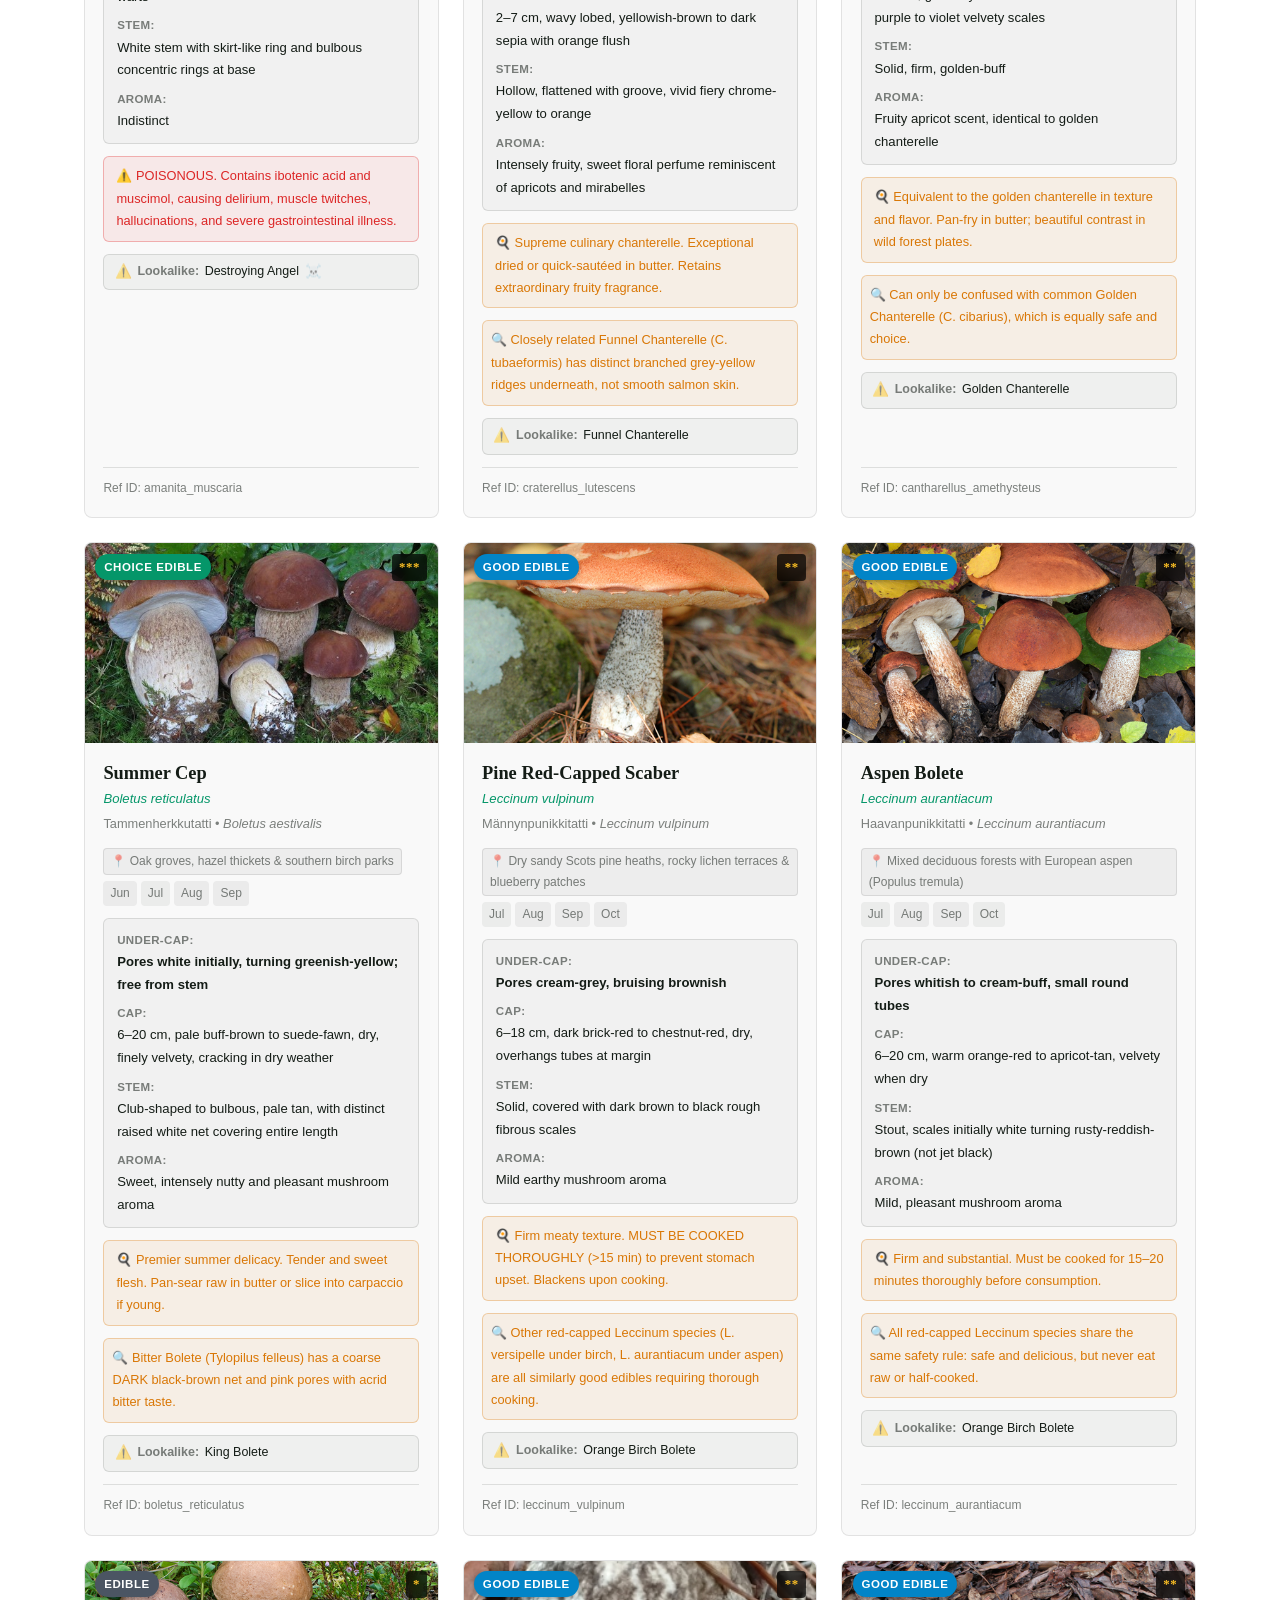
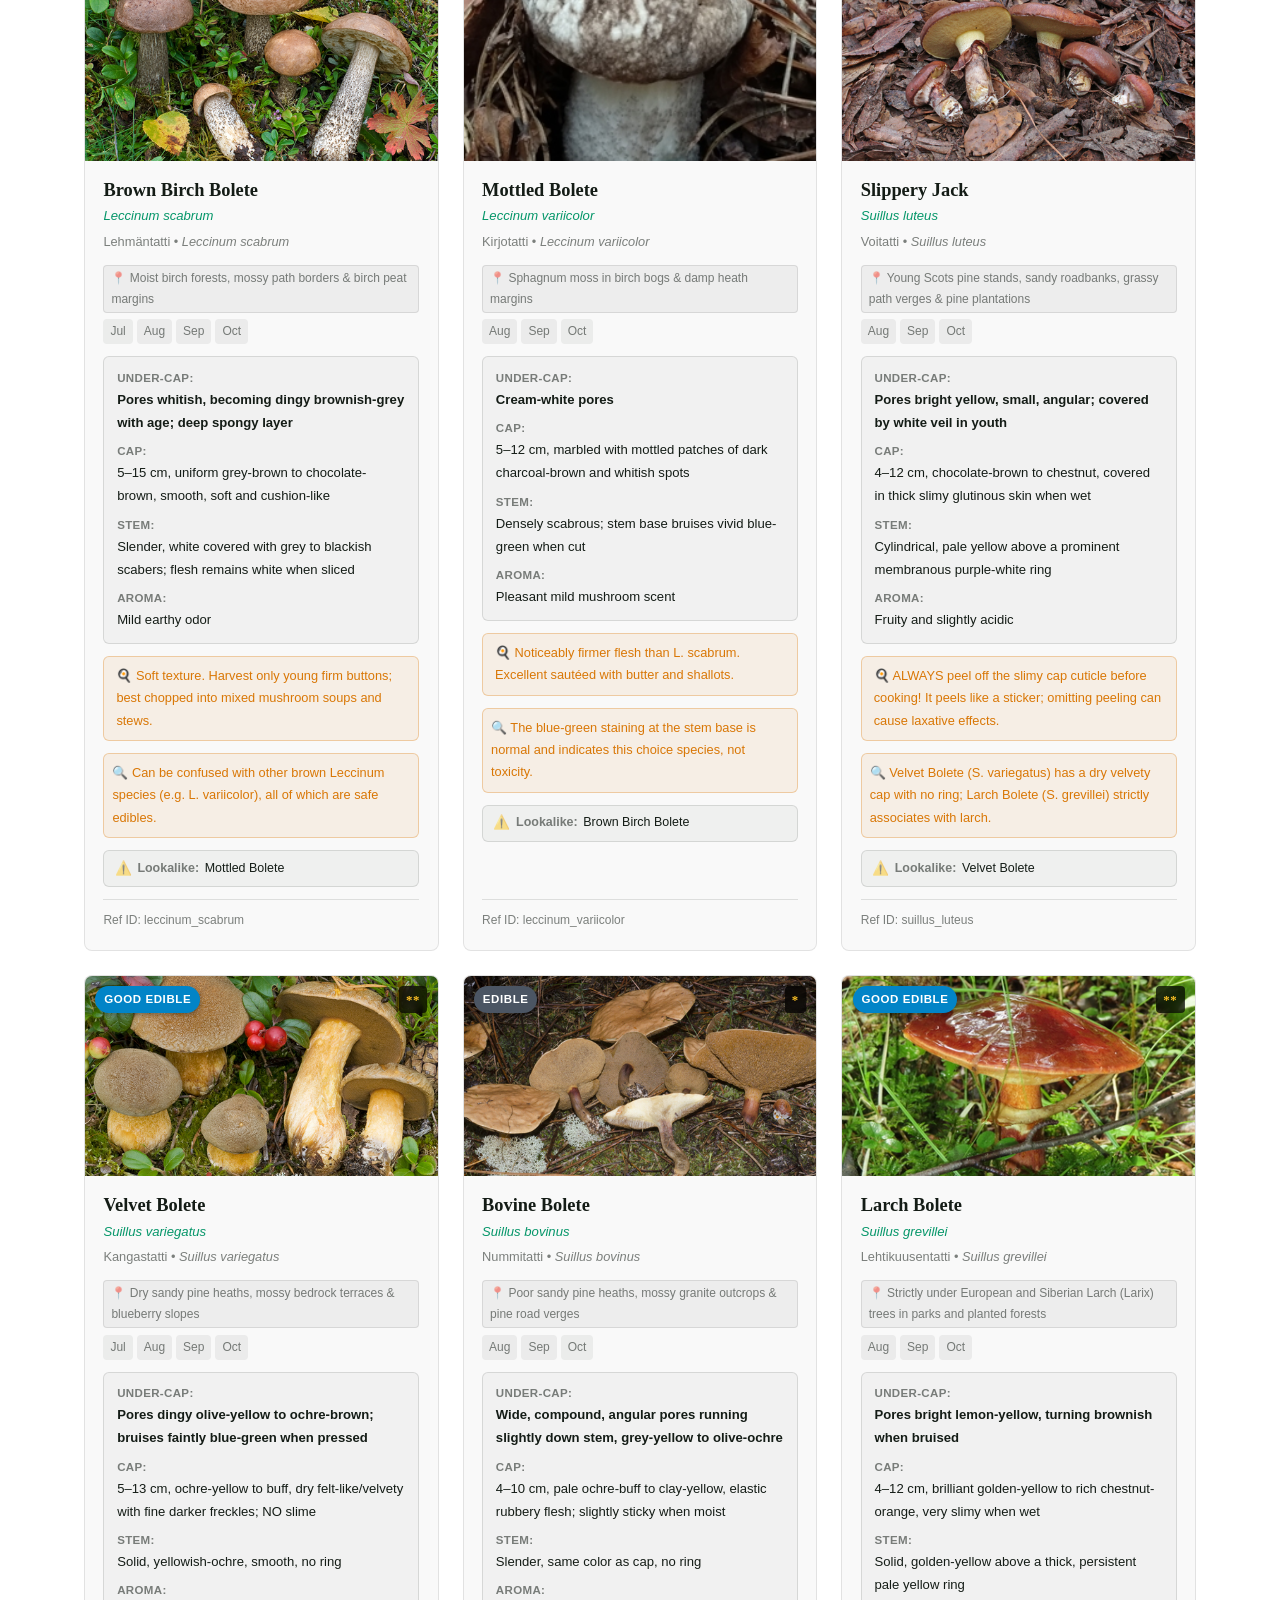
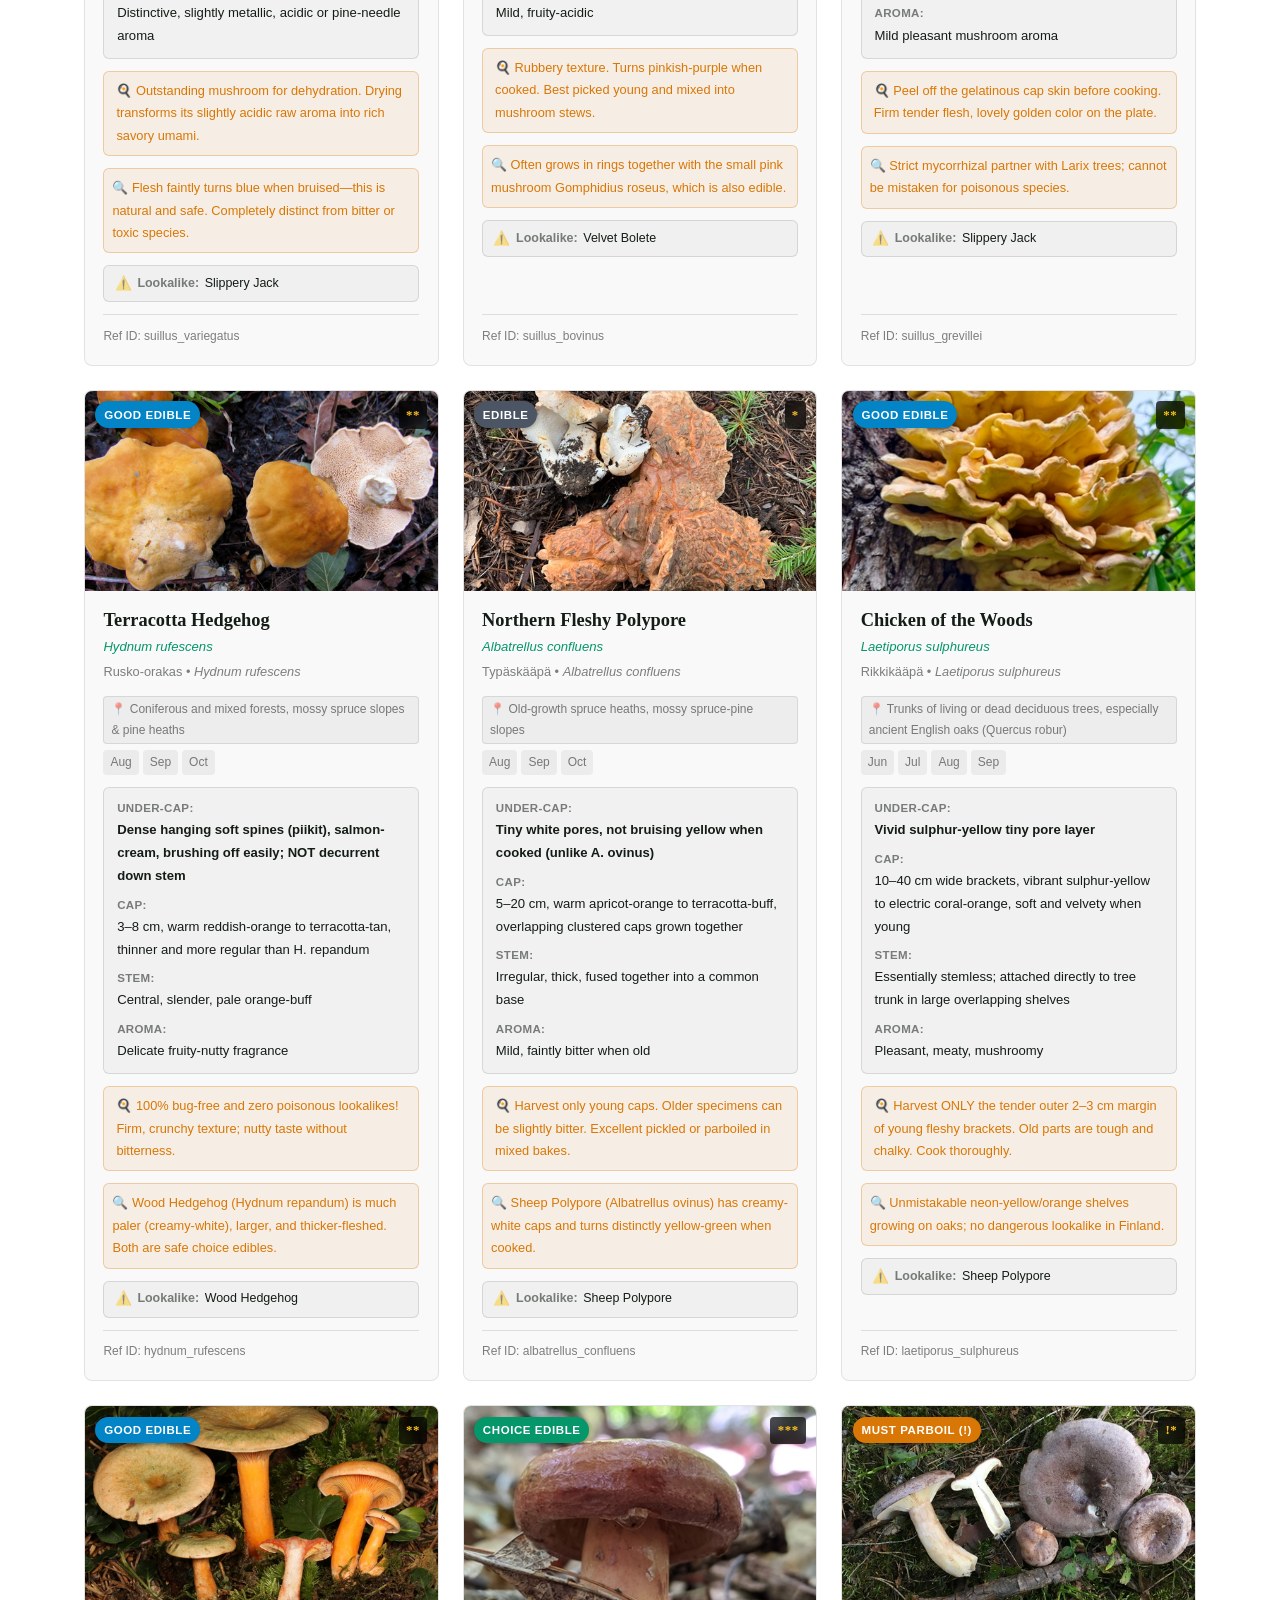
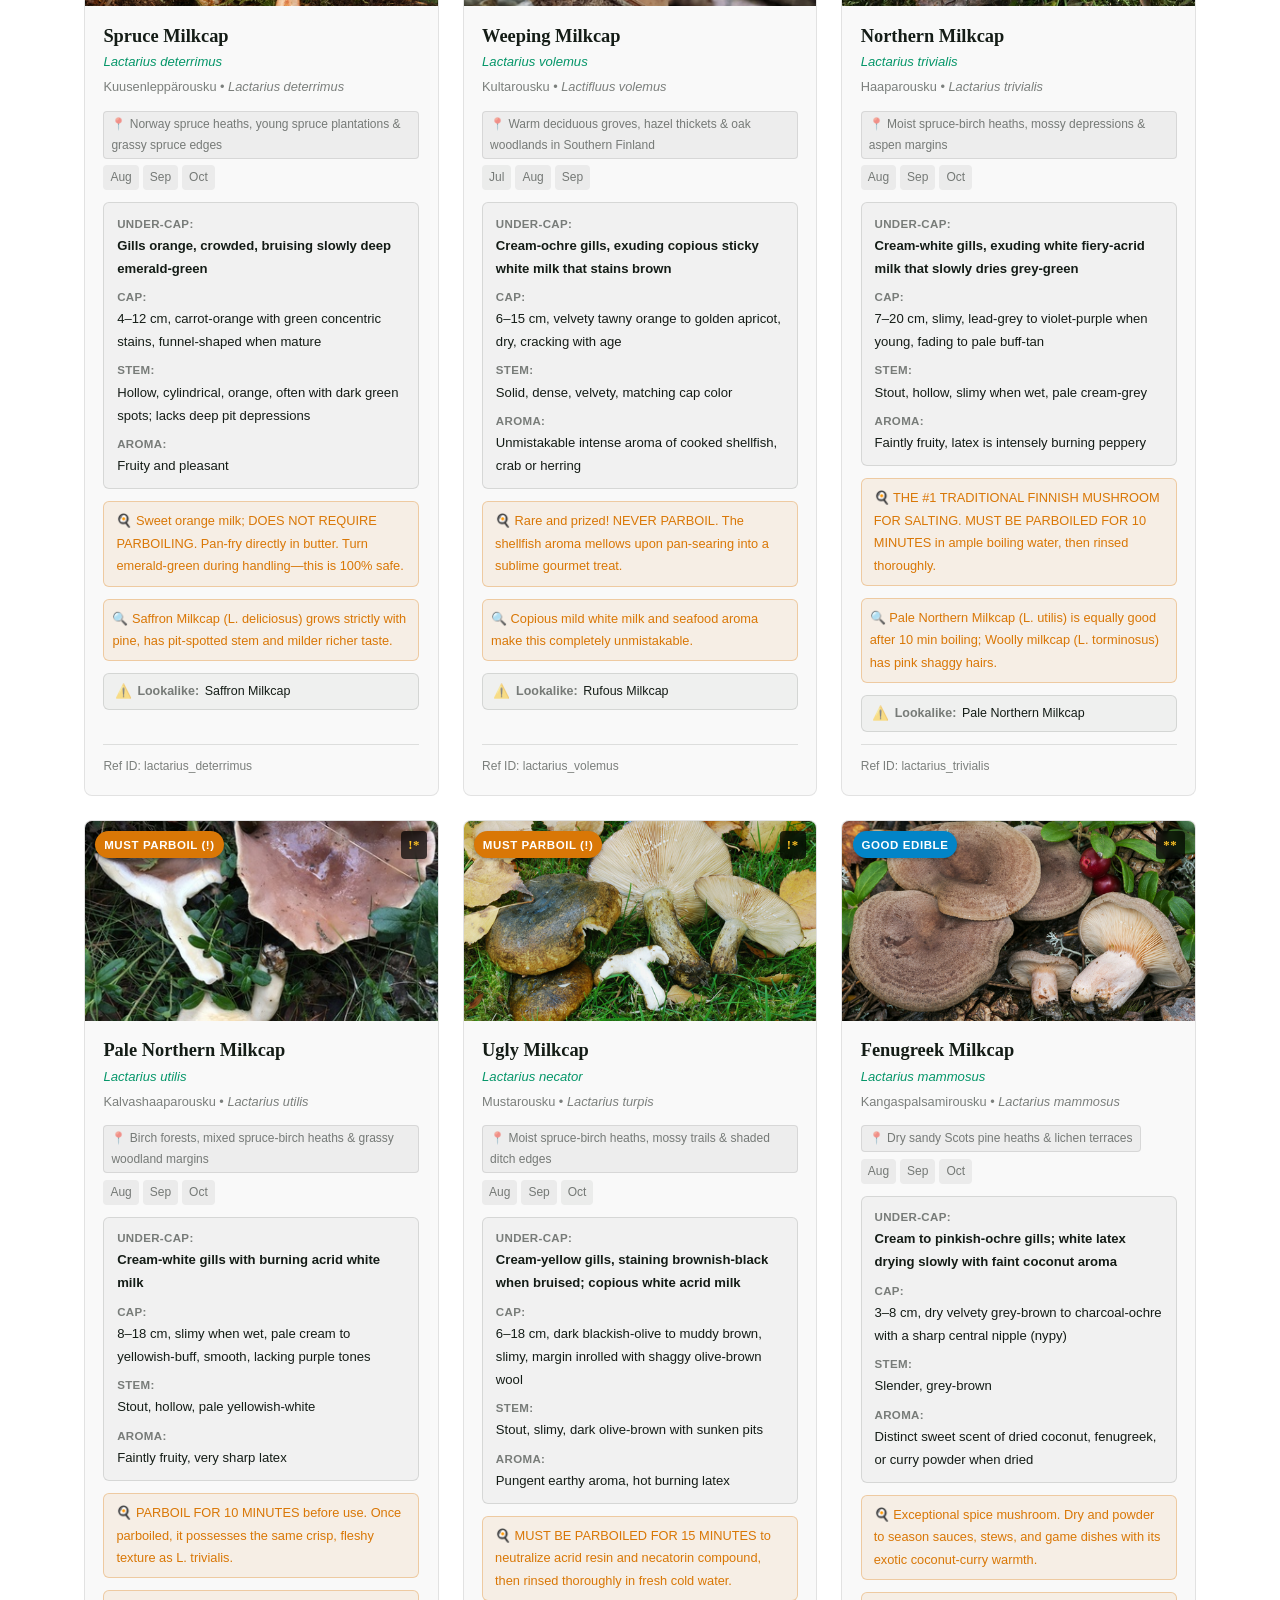
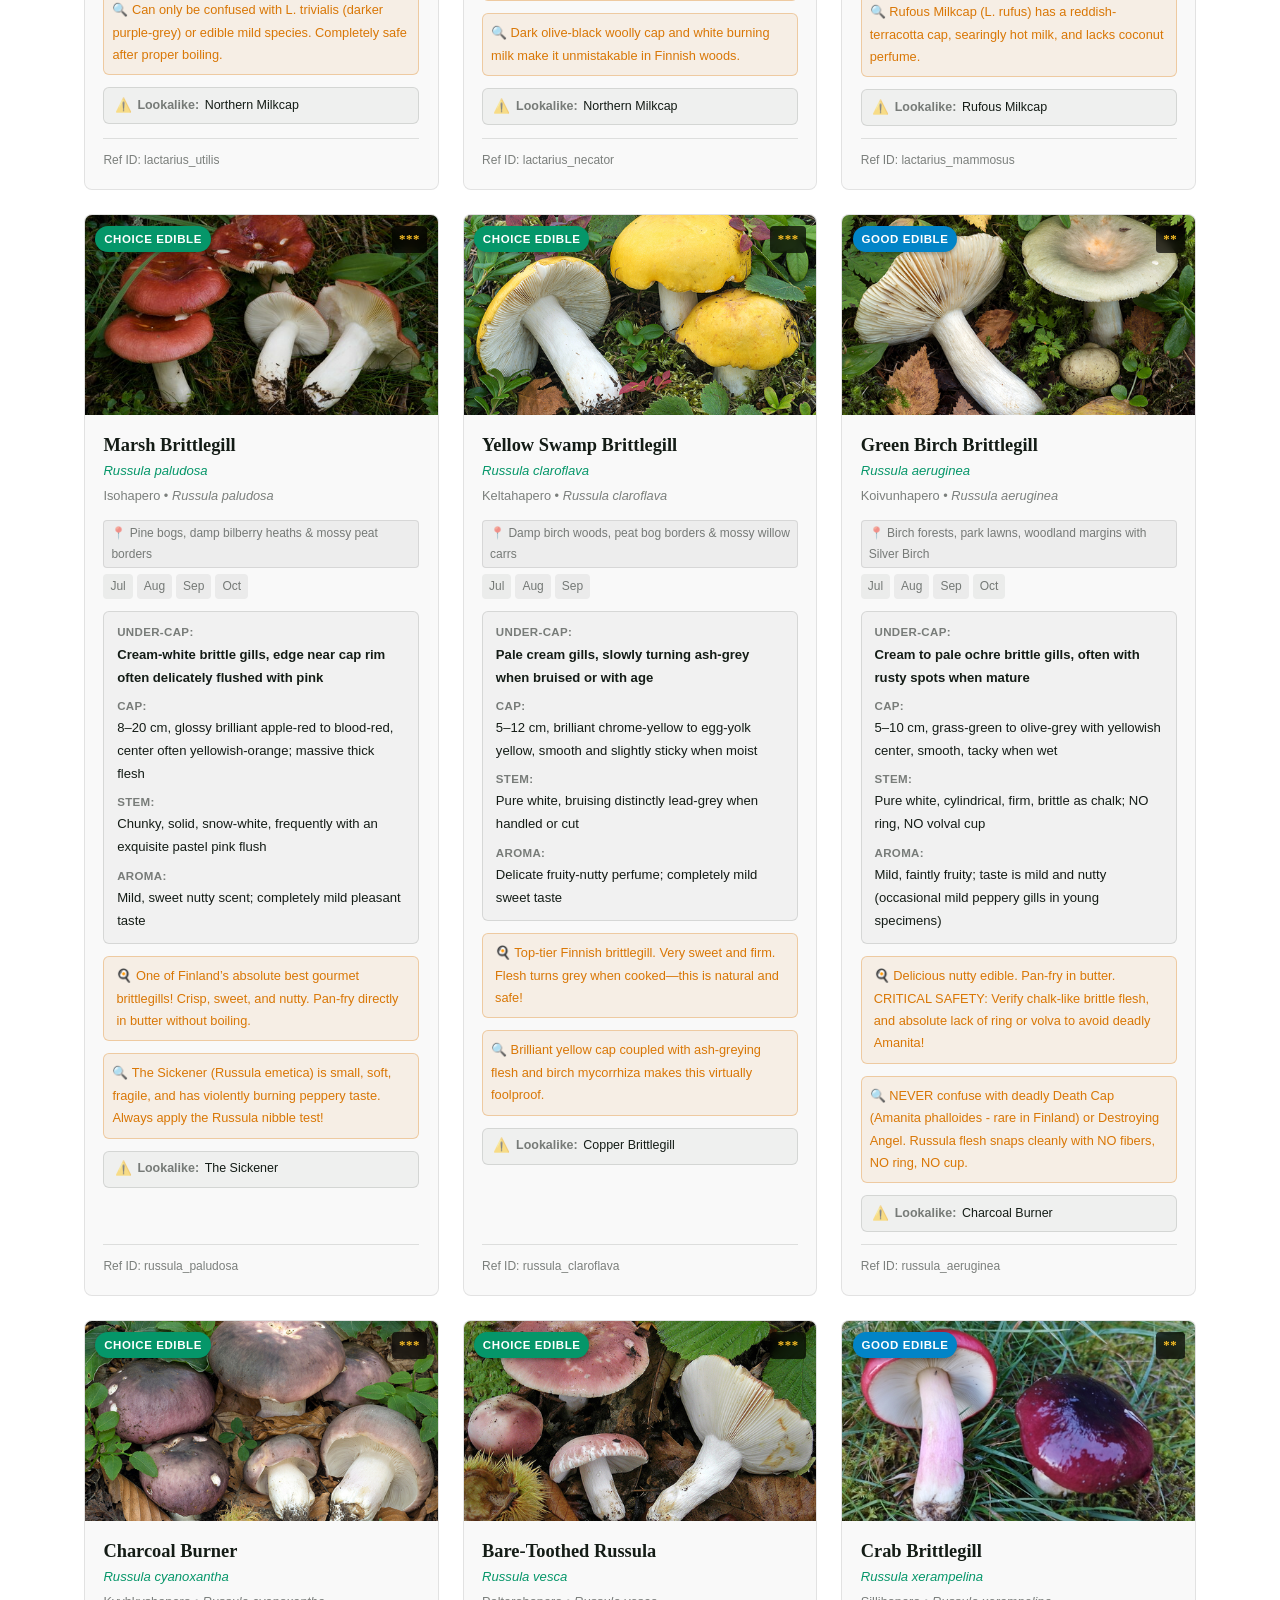
==== commit fc13e49d: "Improve Matsutake discoverability: title to 松茸 (松口蘑), quick-search tag, lookalike comparator, and sa" ====
--- a/index.html
+++ b/index.html
@@ -11,7 +11,7 @@
   <meta name="apple-mobile-web-app-title" content="Mushroom Guide">
   <link rel="manifest" href="manifest.webmanifest">
   <link rel="apple-touch-icon" href="apple-touch-icon.png">
-  <link rel="stylesheet" href="styles.css?v=20260915-1930">
+  <link rel="stylesheet" href="styles.css?v=20260915-2230">
   <link rel="icon" href="data:image/svg+xml,<svg xmlns=%22http://www.w3.org/2000/svg%22 viewBox=%220 0 100 100%22><text y=%22.9em%22 font-size=%2290%22>🍄</text></svg>">
 </head>
 <body>
@@ -124,6 +124,17 @@
               <input type="text" id="search-input" placeholder="Search by Finnish, Latin, English, Chinese, or traits (e.g. spines, pores)...">
             </div>
 
+            <!-- Quick Access / Popular Highlights -->
+            <div class="search-quick-tags" id="search-quick-tags">
+              <span class="quick-tags-label" id="label-quick-tags">Popular:</span>
+              <button type="button" class="quick-tag-chip highlight" onclick="navigateToMushroom('tricholoma_matsutake')" title="Tuoksuvalmuska / 松茸 (松口蘑)">👑 松茸 Matsutake</button>
+              <button type="button" class="quick-tag-chip" onclick="navigateToMushroom('cantharellus_cibarius')" title="Kantarelli / 鸡油菌">🍄 Kantarelli</button>
+              <button type="button" class="quick-tag-chip" onclick="navigateToMushroom('boletus_edulis')" title="Herkkutatti / 美味牛肝菌">🌲 Herkkutatti</button>
+              <button type="button" class="quick-tag-chip" onclick="navigateToMushroom('craterellus_tubaeformis')" title="Suppilovahvero / 漏斗鸡油菌">🍂 Suppilovahvero</button>
+              <button type="button" class="quick-tag-chip" onclick="navigateToMushroom('craterellus_cornucopioides')" title="Mustatorvisieni / 黑号角菇">🖤 Mustatorvisieni</button>
+              <button type="button" class="quick-tag-chip" onclick="navigateToMushroom('amanita_virosa')" title="Valkokärpässieni / 白毒鹅膏" style="color: var(--danger);">⚠️ Valkokärpässieni</button>
+            </div>
+
             <div class="filters-row">
               <div class="filter-group">
                 <span id="label-skill-level" class="filter-label">Skill Level:</span>
@@ -312,8 +323,8 @@
   </div>
 
   <!-- Scripts: handbook data & i18n database loaded first, followed by reactive controller -->
-  <script src="handbook_data.js?v=20260915-1930"></script>
-  <script src="i18n.js?v=20260915-1930"></script>
-  <script src="app.js?v=20260915-1930"></script>
+  <script src="handbook_data.js?v=20260915-2230"></script>
+  <script src="i18n.js?v=20260915-2230"></script>
+  <script src="app.js?v=20260915-2230"></script>
 </body>
 </html>
--- a/styles.css
+++ b/styles.css
@@ -625,6 +625,55 @@
   border-color: var(--accent);
 }
 
+.search-quick-tags {
+  display: flex;
+  flex-wrap: wrap;
+  align-items: center;
+  gap: 0.4rem;
+  margin-top: -0.35rem;
+  margin-bottom: 1.1rem;
+  font-size: 0.82rem;
+}
+
+.quick-tags-label {
+  color: var(--muted);
+  font-size: 0.76rem;
+  font-weight: 700;
+  text-transform: uppercase;
+  letter-spacing: 0.04em;
+  margin-right: 0.25rem;
+}
+
+.quick-tag-chip {
+  display: inline-flex;
+  align-items: center;
+  gap: 0.3rem;
+  padding: 0.25rem 0.65rem;
+  background: var(--card-bg);
+  border: 1px solid var(--rule);
+  border-radius: 9999px;
+  font-size: 0.8rem;
+  color: var(--fg);
+  cursor: pointer;
+  transition: all 0.15s ease;
+  font-family: inherit;
+  line-height: 1.2;
+}
+
+.quick-tag-chip:hover {
+  background: var(--card-hover);
+  border-color: var(--accent);
+  color: var(--accent);
+  transform: translateY(-1px);
+}
+
+.quick-tag-chip.highlight {
+  border-color: var(--accent);
+  background: var(--accent-soft);
+  color: var(--accent);
+  font-weight: 600;
+}
+
 .filters-row {
   display: flex;
   flex-wrap: wrap;
@@ -2256,3 +2305,219 @@
   border-bottom: 1px dashed var(--rule);
   color: var(--fg);
 }
+
+
+/* --------------------------------------------------------------------------
+   Habitats, Trees & Phenology Styles (Tab 3)
+   -------------------------------------------------------------------------- */
+.habitat-site-grid {
+  display: grid;
+  grid-template-columns: repeat(auto-fit, minmax(310px, 1fr));
+  gap: 1.25rem;
+  margin-bottom: 2.75rem;
+}
+
+.habitat-site-card {
+  background: var(--card-bg);
+  border: 1px solid var(--card-border);
+  border-radius: var(--radius);
+  padding: 1.35rem;
+  display: flex;
+  flex-direction: column;
+  box-shadow: var(--shadow);
+  transition: transform 0.2s ease, box-shadow 0.2s ease;
+}
+
+.habitat-site-card:hover {
+  transform: translateY(-2px);
+  box-shadow: 0 6px 20px rgba(0, 0, 0, 0.2);
+}
+
+.habitat-site-header {
+  display: flex;
+  justify-content: space-between;
+  align-items: flex-start;
+  gap: 0.5rem;
+  margin-bottom: 0.75rem;
+}
+
+.habitat-site-title {
+  font-family: var(--font-serif);
+  font-size: 1.2rem;
+  font-weight: 700;
+  color: var(--fg);
+  margin: 0;
+}
+
+.habitat-badge {
+  font-size: 0.75rem;
+  font-weight: 700;
+  padding: 2px 8px;
+  border-radius: 9999px;
+  background: var(--accent-soft);
+  color: var(--accent);
+  border: 1px solid color-mix(in srgb, var(--accent) 30%, transparent);
+  white-space: nowrap;
+}
+
+.habitat-prop-block {
+  font-size: 0.85rem;
+  color: var(--fg);
+  background: var(--card-hover);
+  border: 1px solid var(--card-border);
+  border-radius: 6px;
+  padding: 0.65rem 0.85rem;
+  margin-bottom: 0.75rem;
+  line-height: 1.5;
+}
+
+.habitat-prop-label {
+  font-weight: 700;
+  color: var(--fg);
+  display: inline-block;
+  margin-right: 0.35rem;
+}
+
+.phenology-grid {
+  display: grid;
+  grid-template-columns: repeat(auto-fit, minmax(280px, 1fr));
+  gap: 1.15rem;
+  margin-bottom: 2.75rem;
+}
+
+.phenology-card {
+  background: var(--card-bg);
+  border: 1px solid var(--card-border);
+  border-radius: var(--radius);
+  padding: 1.25rem;
+  display: flex;
+  flex-direction: column;
+  box-shadow: var(--shadow);
+}
+
+.phenology-month-tag {
+  display: inline-flex;
+  align-items: center;
+  gap: 0.35rem;
+  font-size: 0.76rem;
+  font-weight: 700;
+  padding: 0.2rem 0.55rem;
+  border-radius: 4px;
+  background: var(--accent-soft);
+  color: var(--accent);
+  border: 1px solid color-mix(in srgb, var(--accent) 30%, transparent);
+  margin-bottom: 0.5rem;
+  align-self: flex-start;
+}
+
+.phenology-month-title {
+  font-family: var(--font-serif);
+  font-size: 1.05rem;
+  font-weight: 700;
+  color: var(--fg);
+  margin: 0 0 0.4rem 0;
+}
+
+.chanterelle-dilemma-card {
+  background: var(--card-bg);
+  border: 1px solid var(--card-border);
+  border-left: 4px solid var(--accent);
+  border-radius: var(--radius);
+  padding: 1.5rem;
+  margin-bottom: 2.5rem;
+  box-shadow: var(--shadow);
+}
+
+.tree-diagnostic-container {
+  background: var(--card-bg);
+  border: 1px solid var(--card-border);
+  border-radius: var(--radius);
+  padding: 1.5rem;
+  margin-bottom: 2.5rem;
+  box-shadow: var(--shadow);
+}
+
+.habitats-tree-img {
+  width: 100%;
+  max-height: 440px;
+  object-fit: cover;
+  border-radius: 8px;
+  border: 1px solid var(--card-border);
+  margin: 1rem 0 0.5rem;
+}
+
+.habitats-img-caption {
+  font-size: 0.8rem;
+  color: var(--muted);
+  text-align: center;
+  margin-bottom: 1.25rem;
+  font-style: italic;
+}
+
+.tree-cols-grid {
+  display: grid;
+  grid-template-columns: repeat(auto-fit, minmax(280px, 1fr));
+  gap: 1.15rem;
+  margin-top: 1rem;
+}
+
+.tree-col-card {
+  background: var(--card-hover);
+  border: 1px solid var(--card-border);
+  border-radius: 8px;
+  padding: 1.25rem;
+  display: flex;
+  flex-direction: column;
+}
+
+.tree-col-title {
+  font-family: var(--font-serif);
+  font-size: 1.15rem;
+  font-weight: 700;
+  color: var(--fg);
+  margin: 0 0 0.2rem 0;
+}
+
+.tree-col-latin {
+  font-size: 0.82rem;
+  color: var(--accent);
+  margin-bottom: 0.85rem;
+  font-style: italic;
+}
+
+.tree-feature-row {
+  font-size: 0.84rem;
+  line-height: 1.5;
+  color: var(--fg);
+  margin-bottom: 0.65rem;
+  border-bottom: 1px dashed var(--rule);
+  padding-bottom: 0.45rem;
+}
+
+.tree-feature-row:last-child {
+  border-bottom: none;
+  margin-bottom: 0;
+  padding-bottom: 0;
+}
+
+.btn-toggle-monograph {
+  display: inline-flex;
+  align-items: center;
+  gap: 0.5rem;
+  padding: 0.65rem 1.35rem;
+  border-radius: 8px;
+  background: var(--card-hover);
+  color: var(--fg);
+  border: 1px solid var(--card-border);
+  font-size: 0.92rem;
+  font-weight: 600;
+  cursor: pointer;
+  transition: all 0.2s ease;
+  font-family: var(--font-sans);
+}
+
+.btn-toggle-monograph:hover {
+  background: var(--accent-soft);
+  border-color: var(--accent);
+  color: var(--accent);
+}
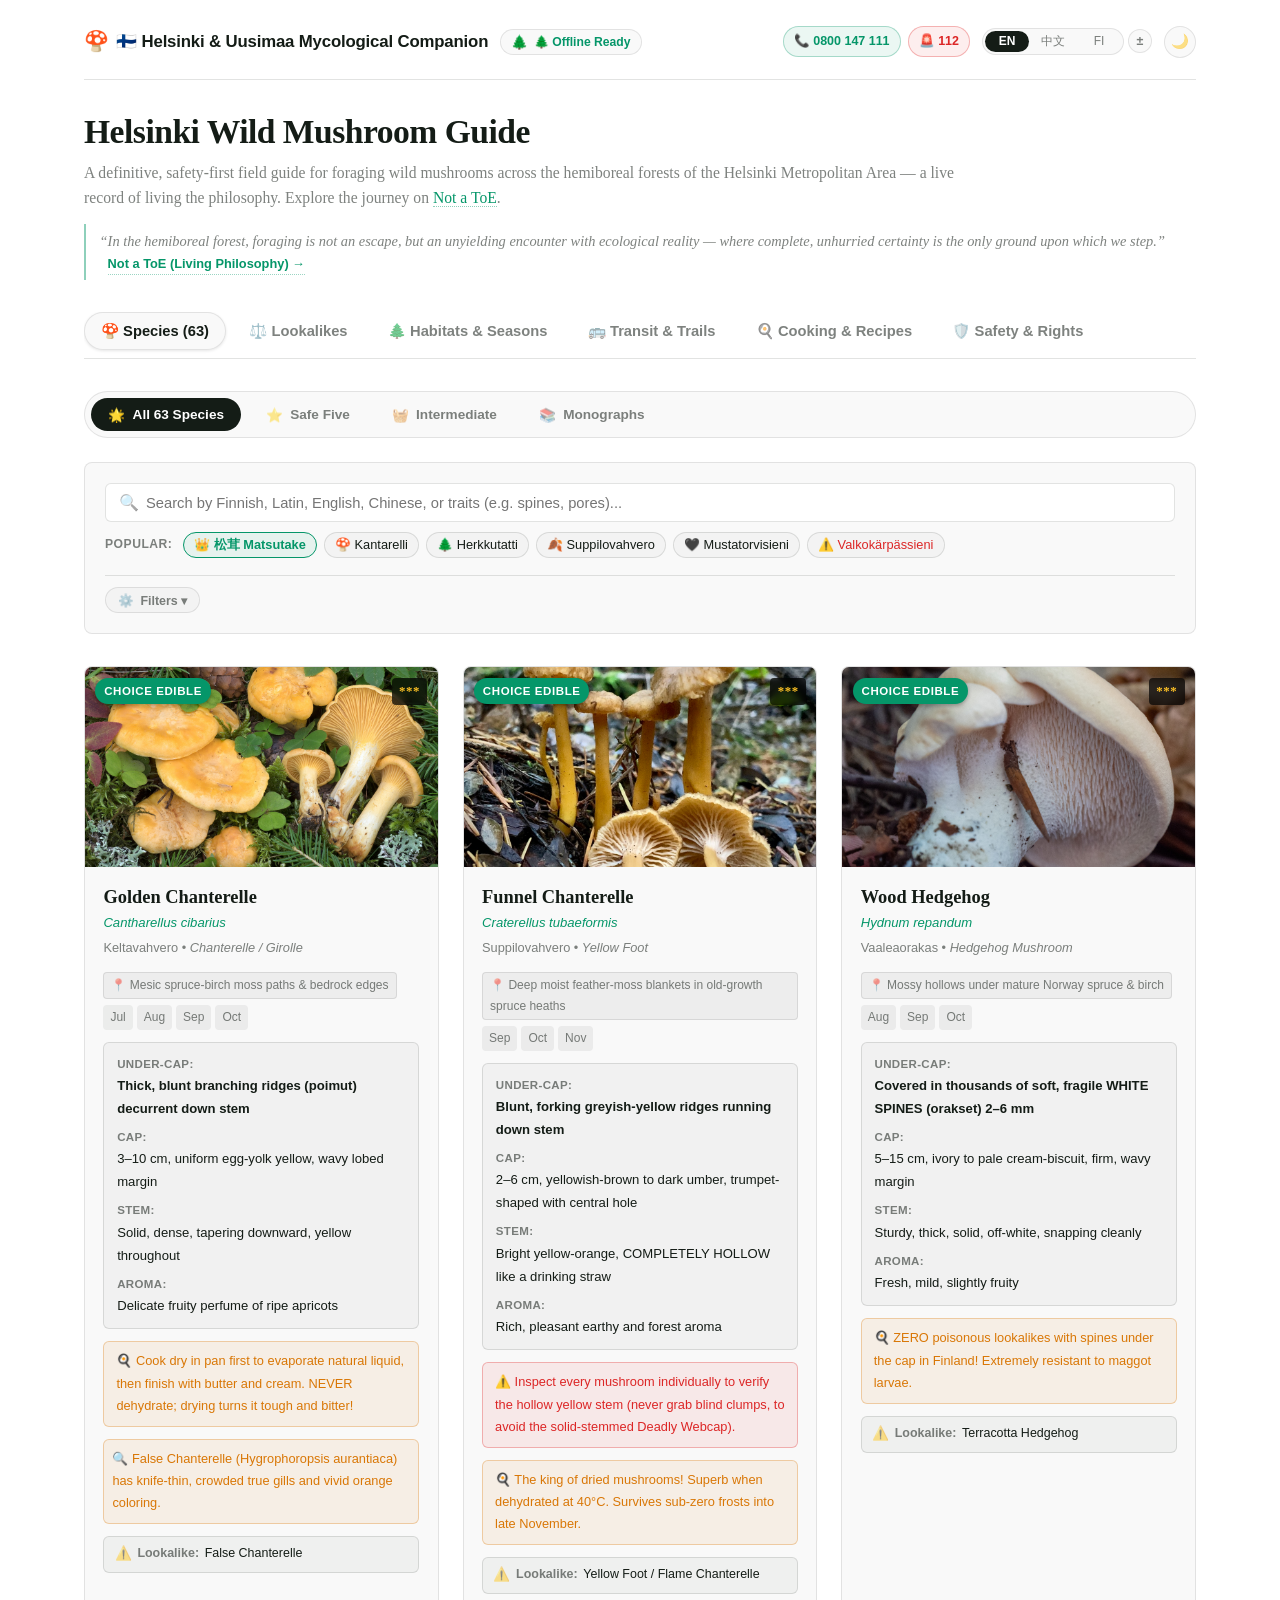
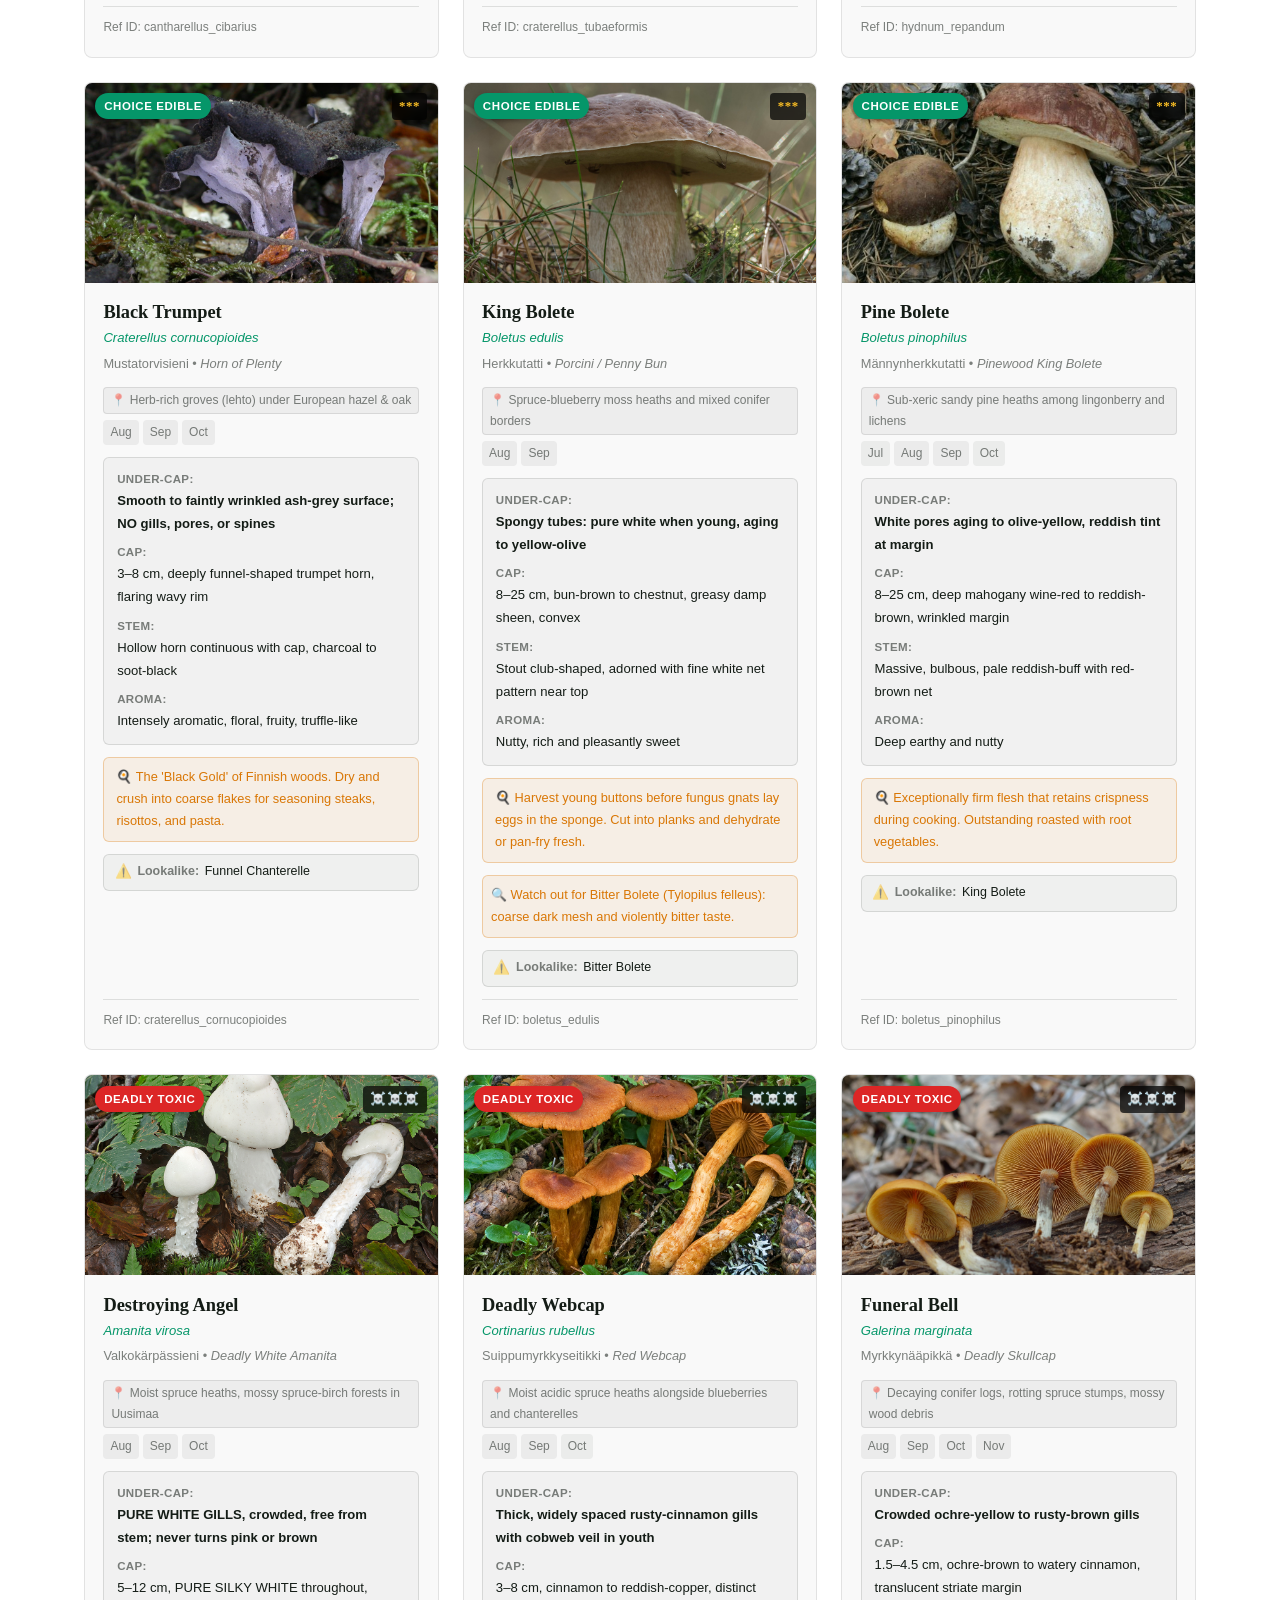
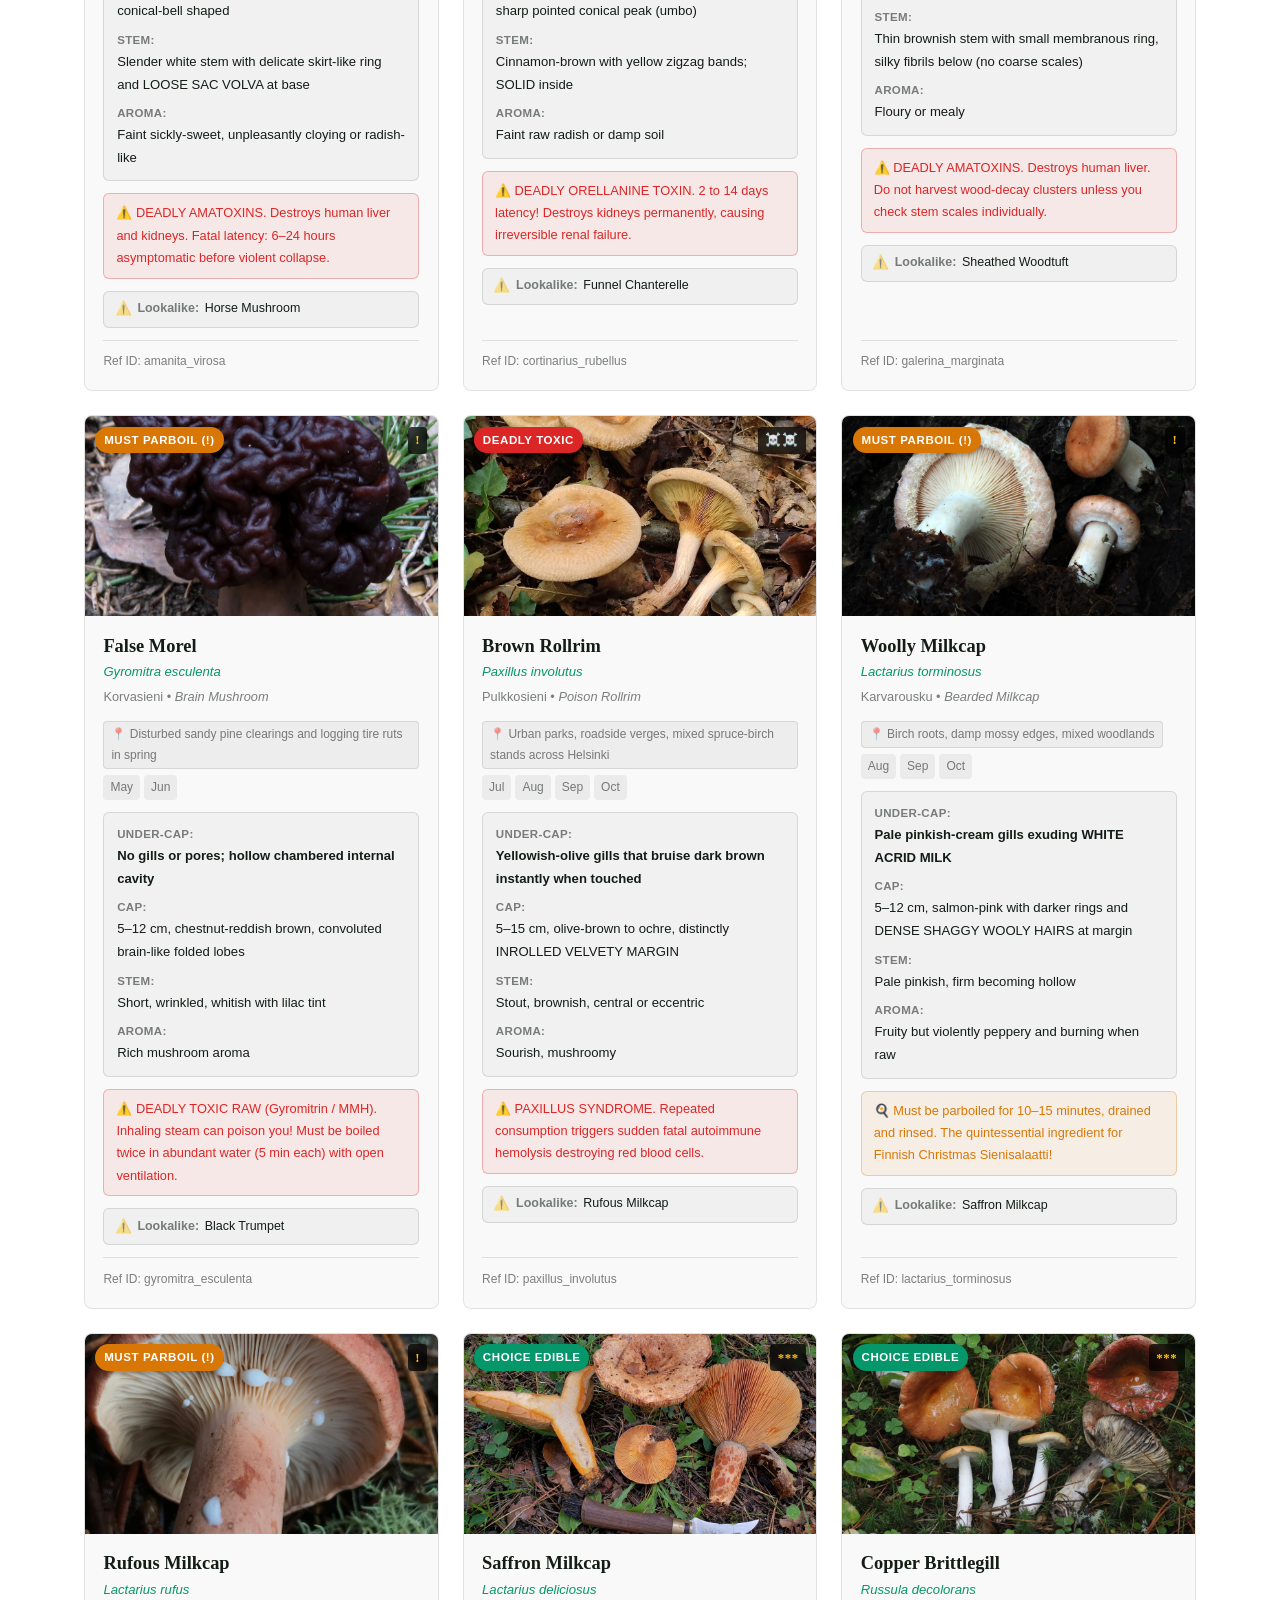
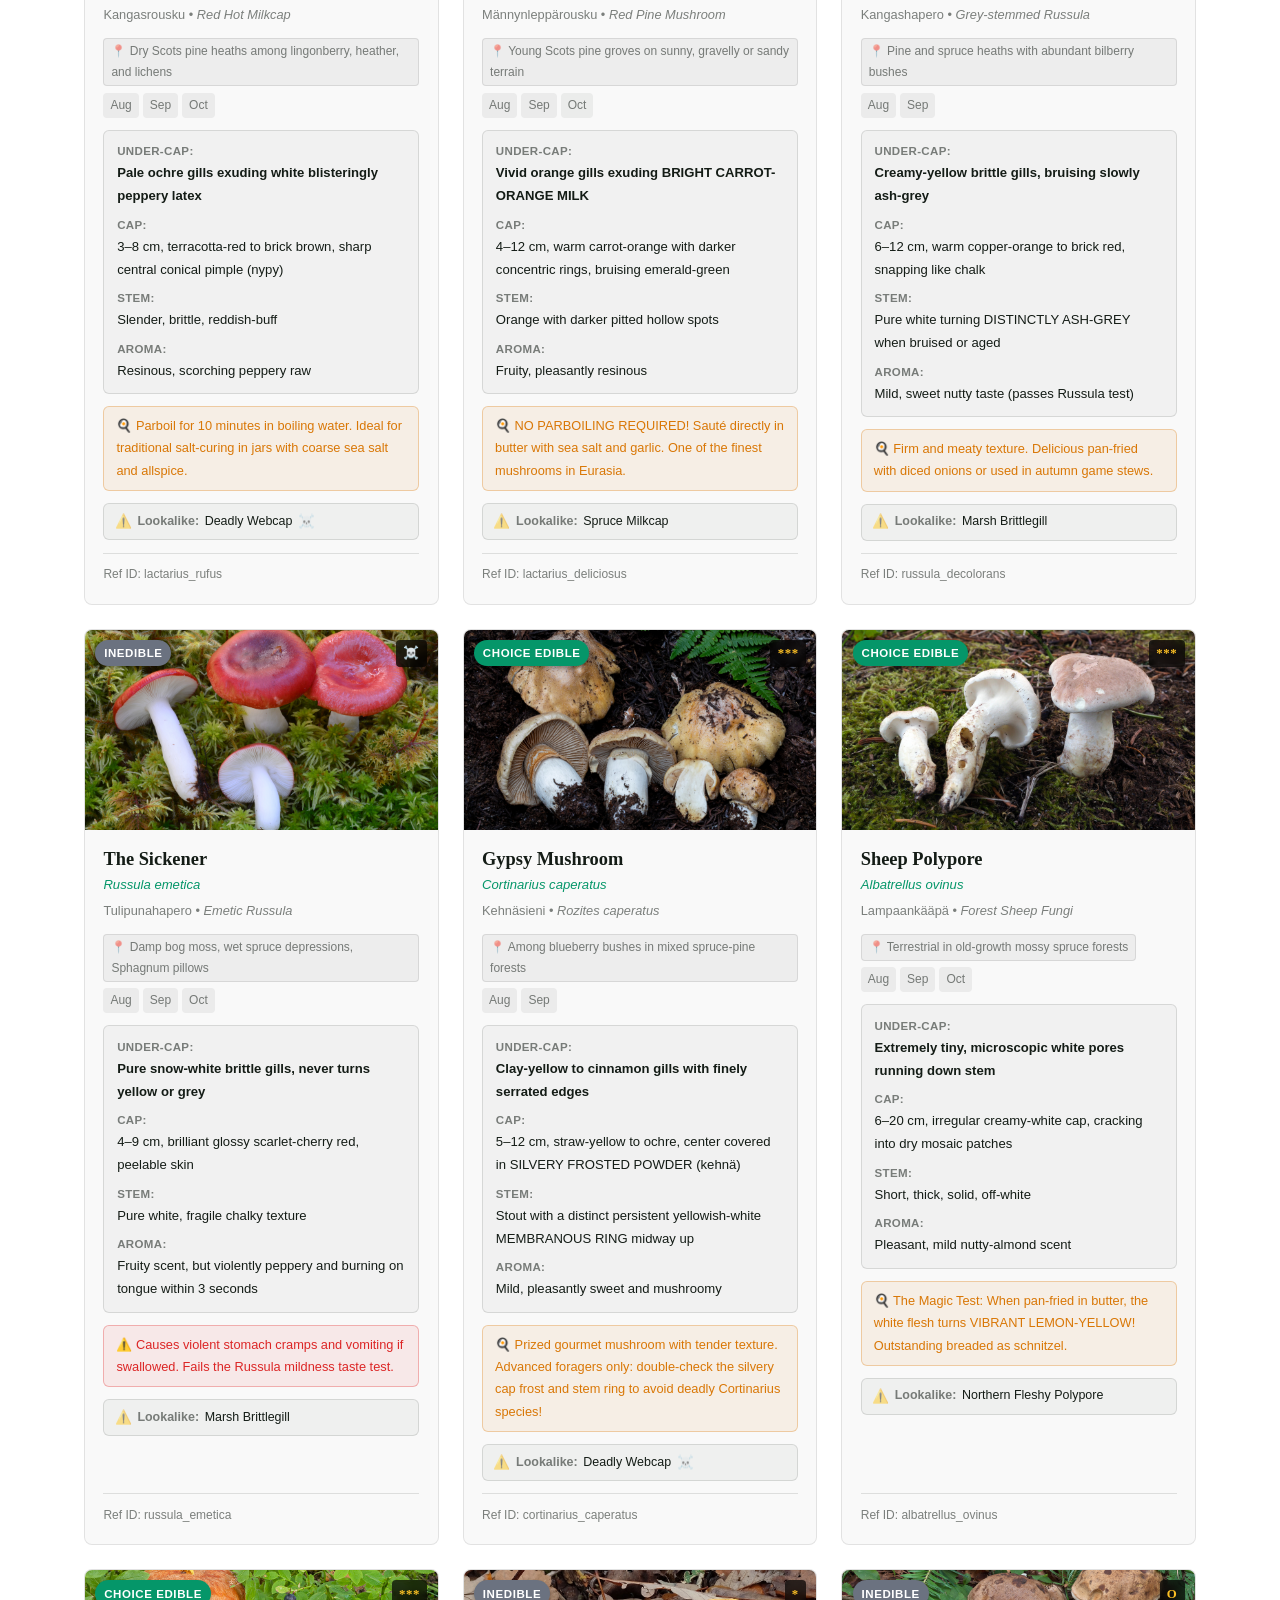
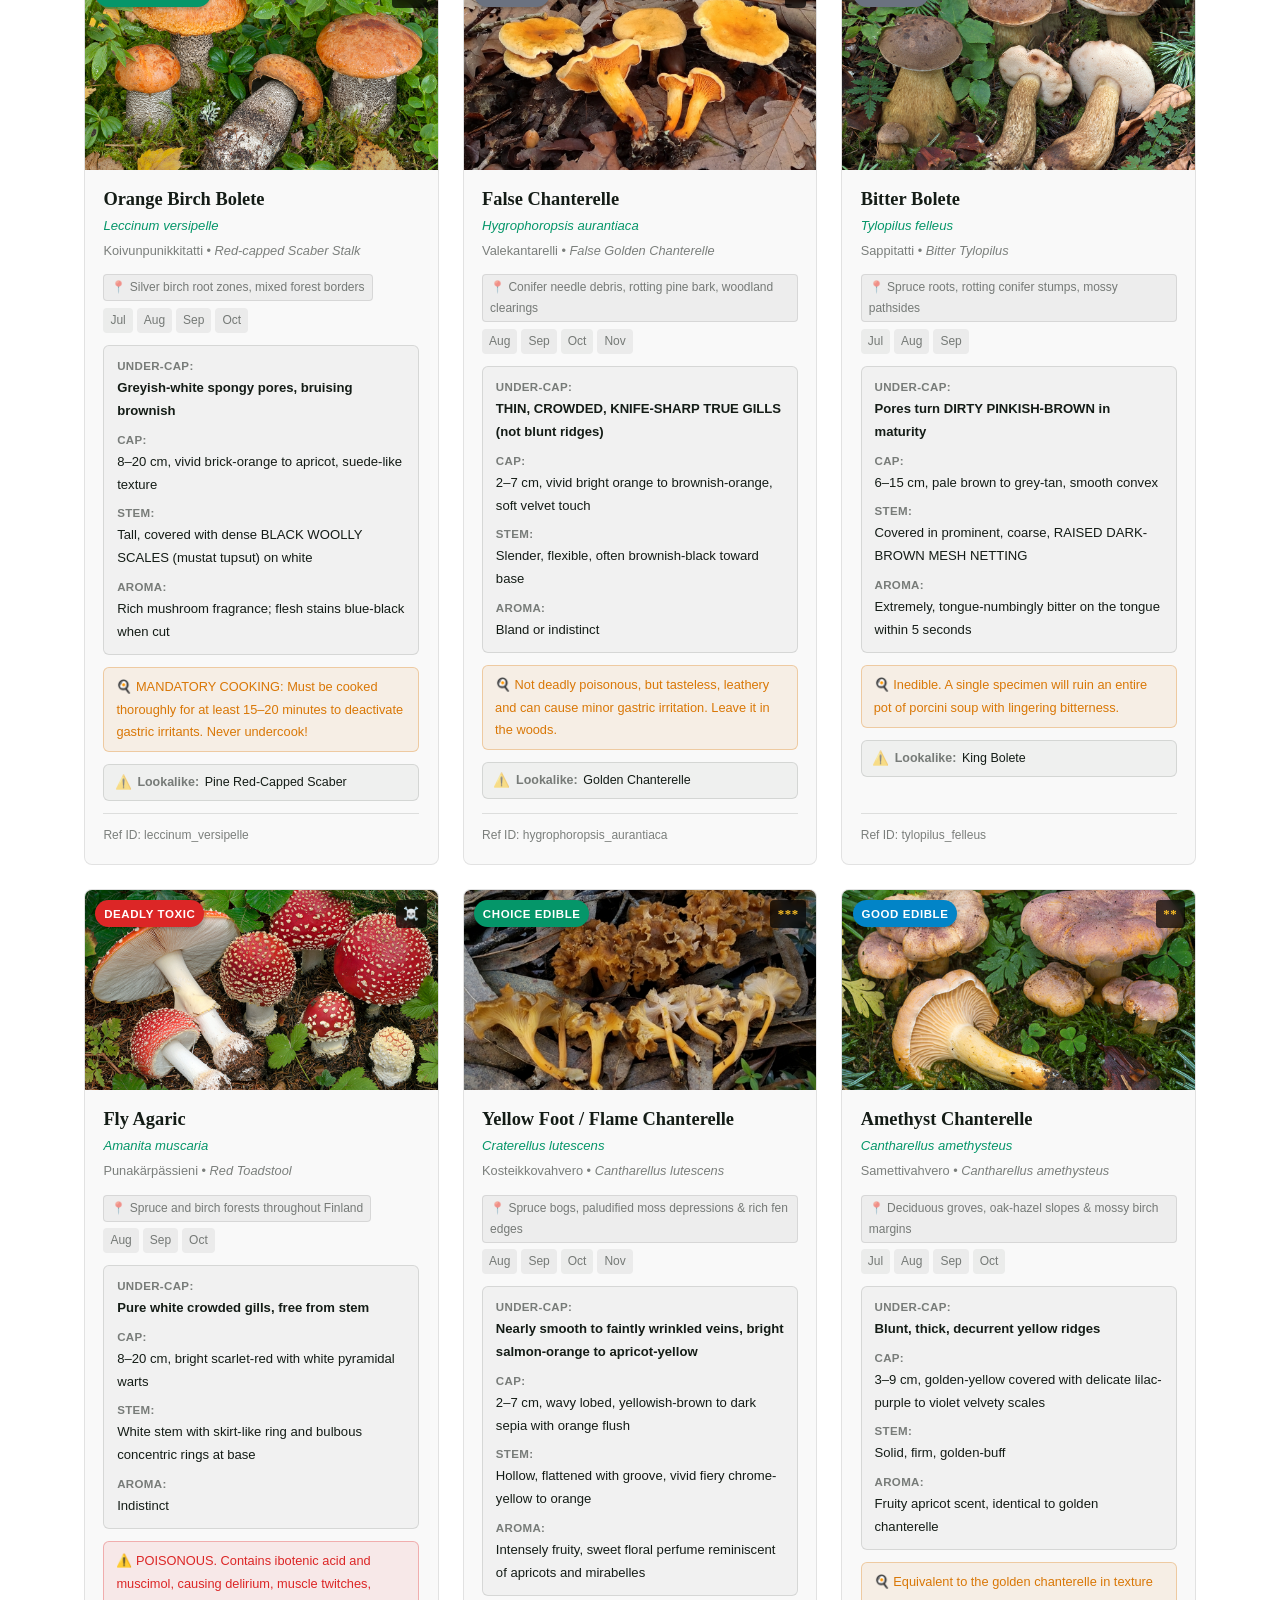
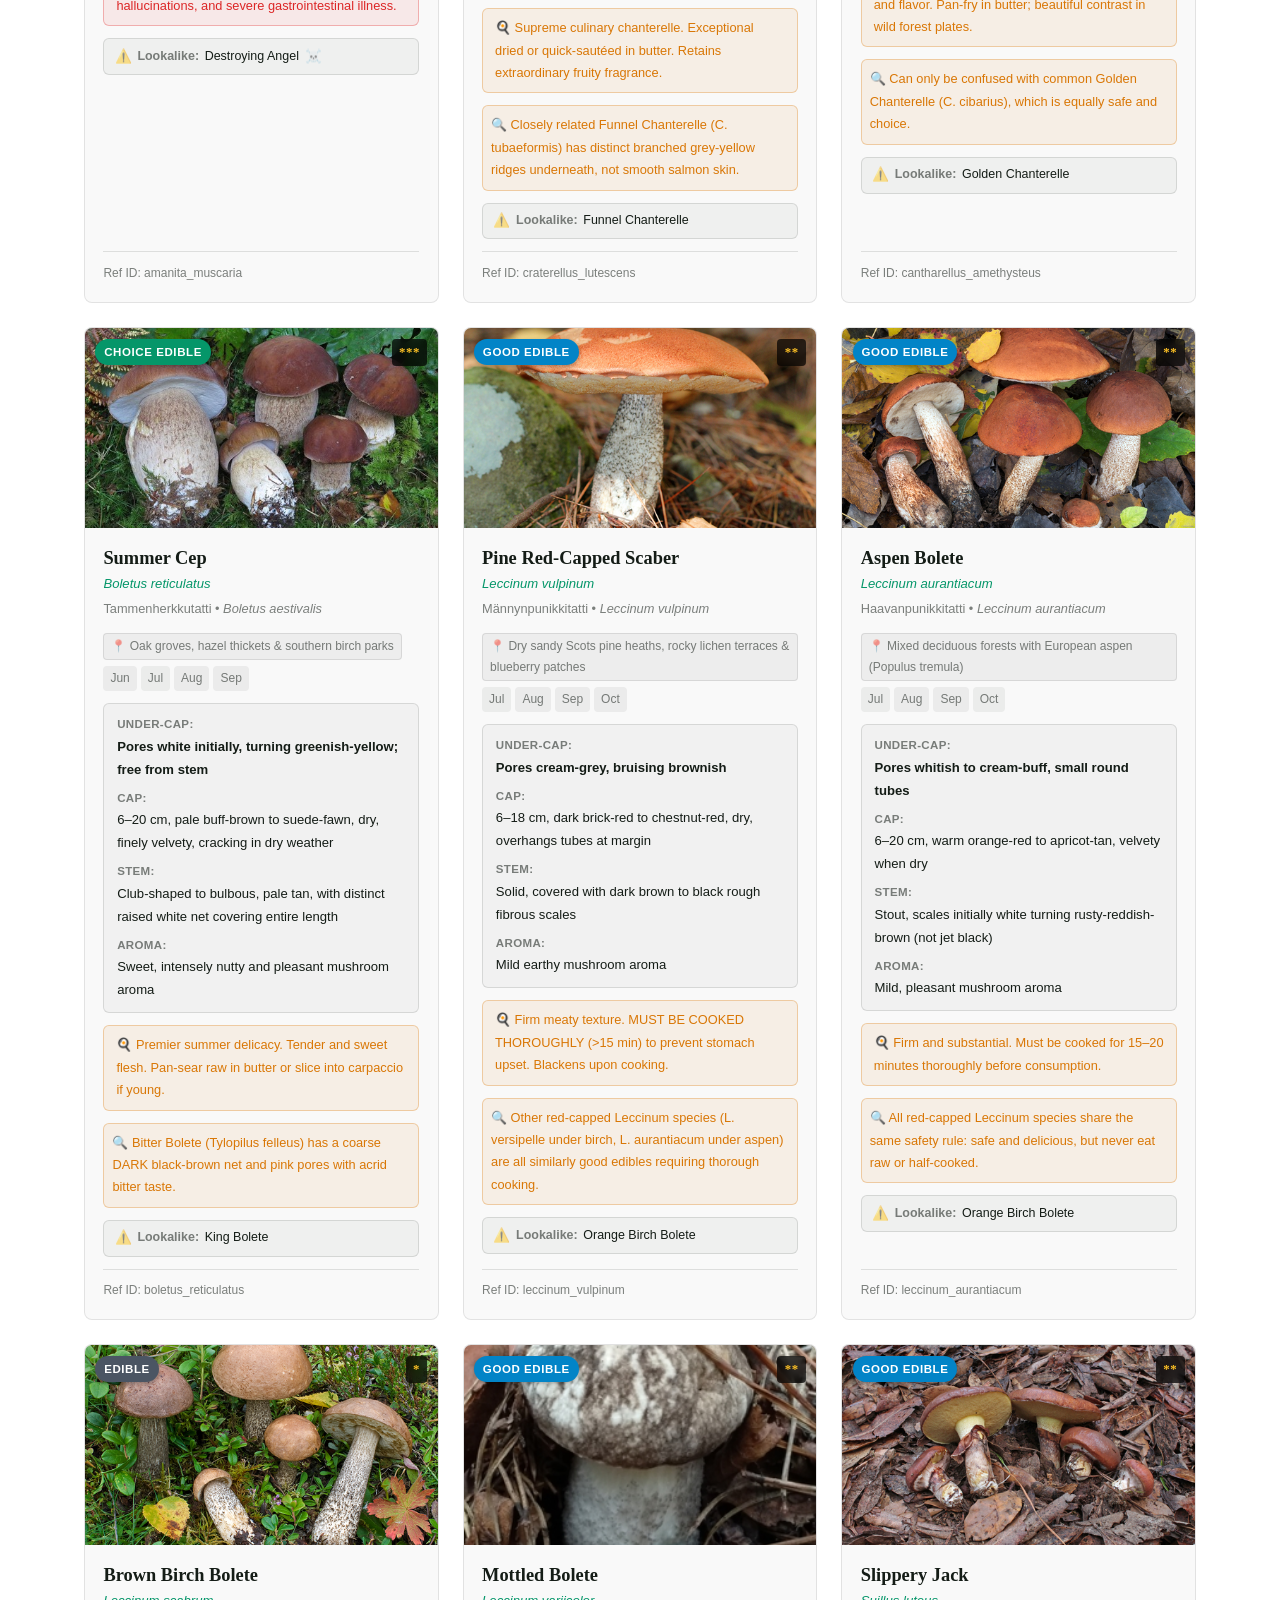
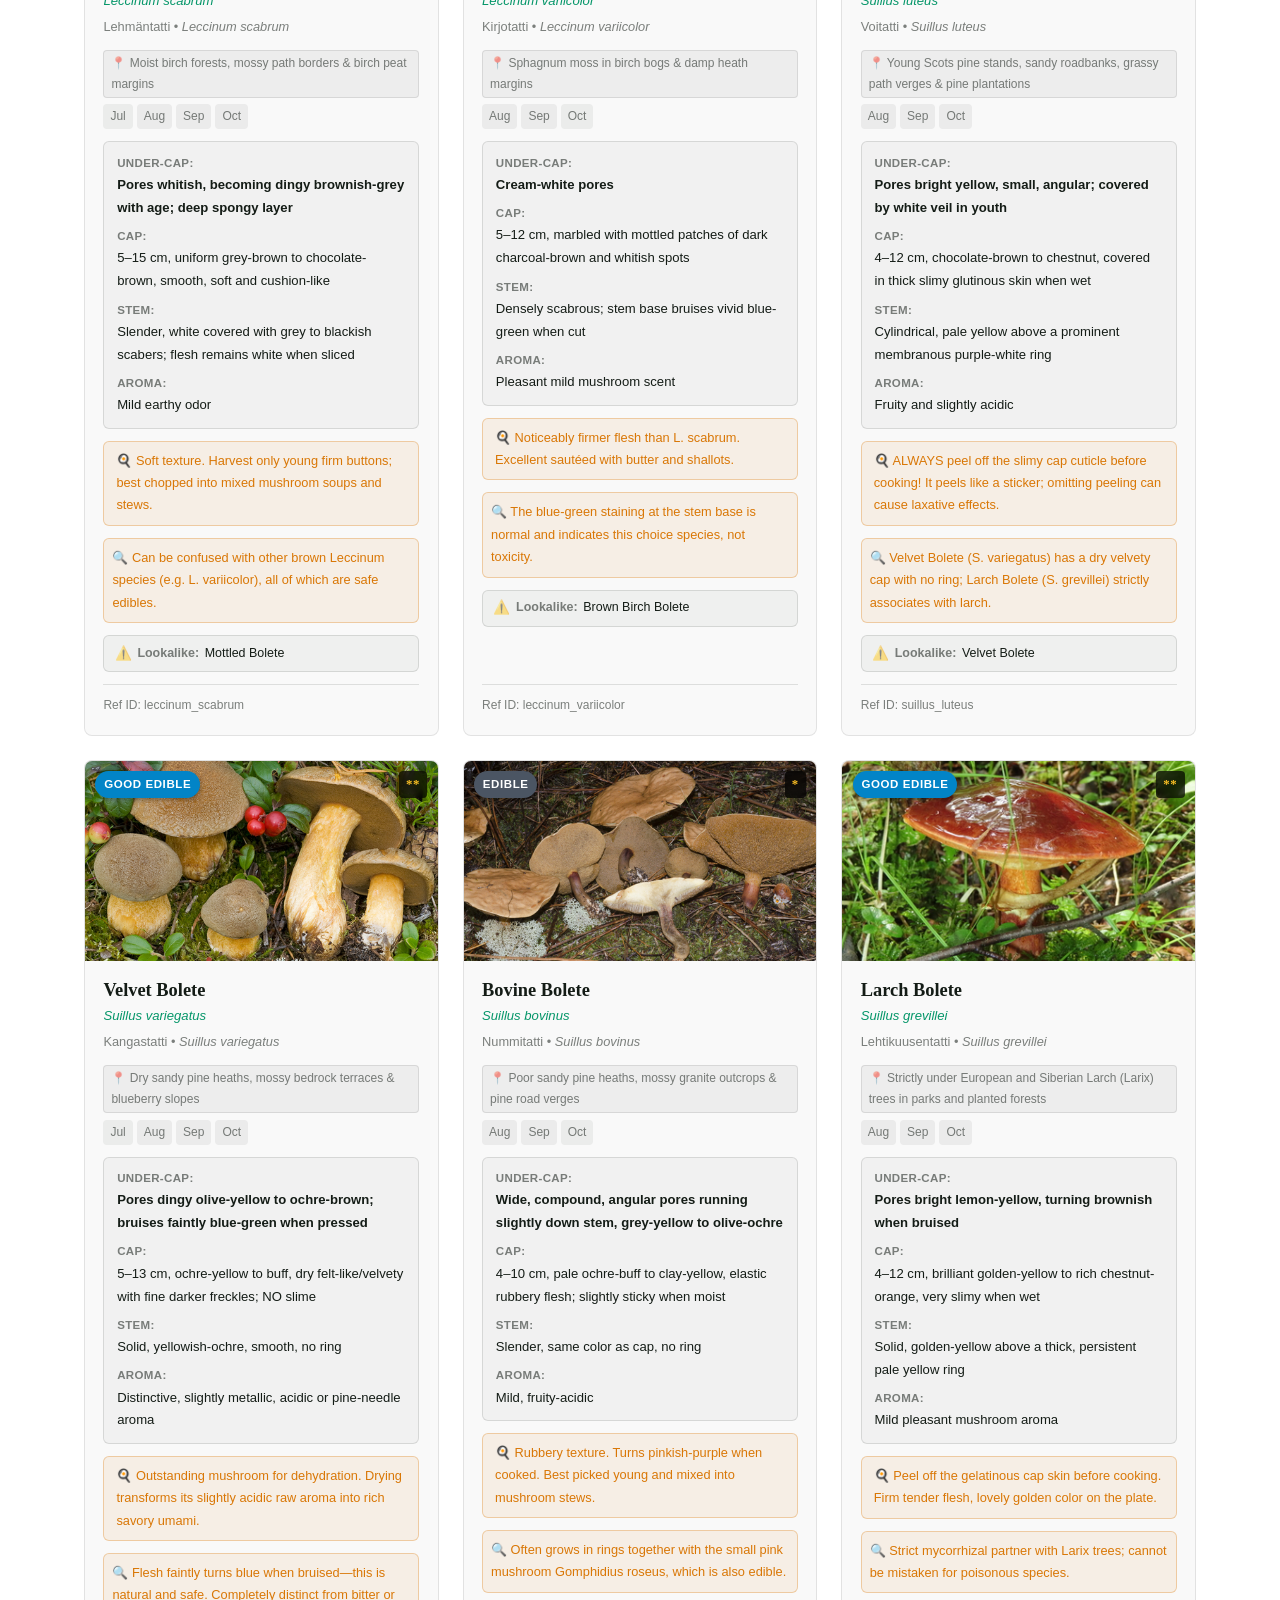
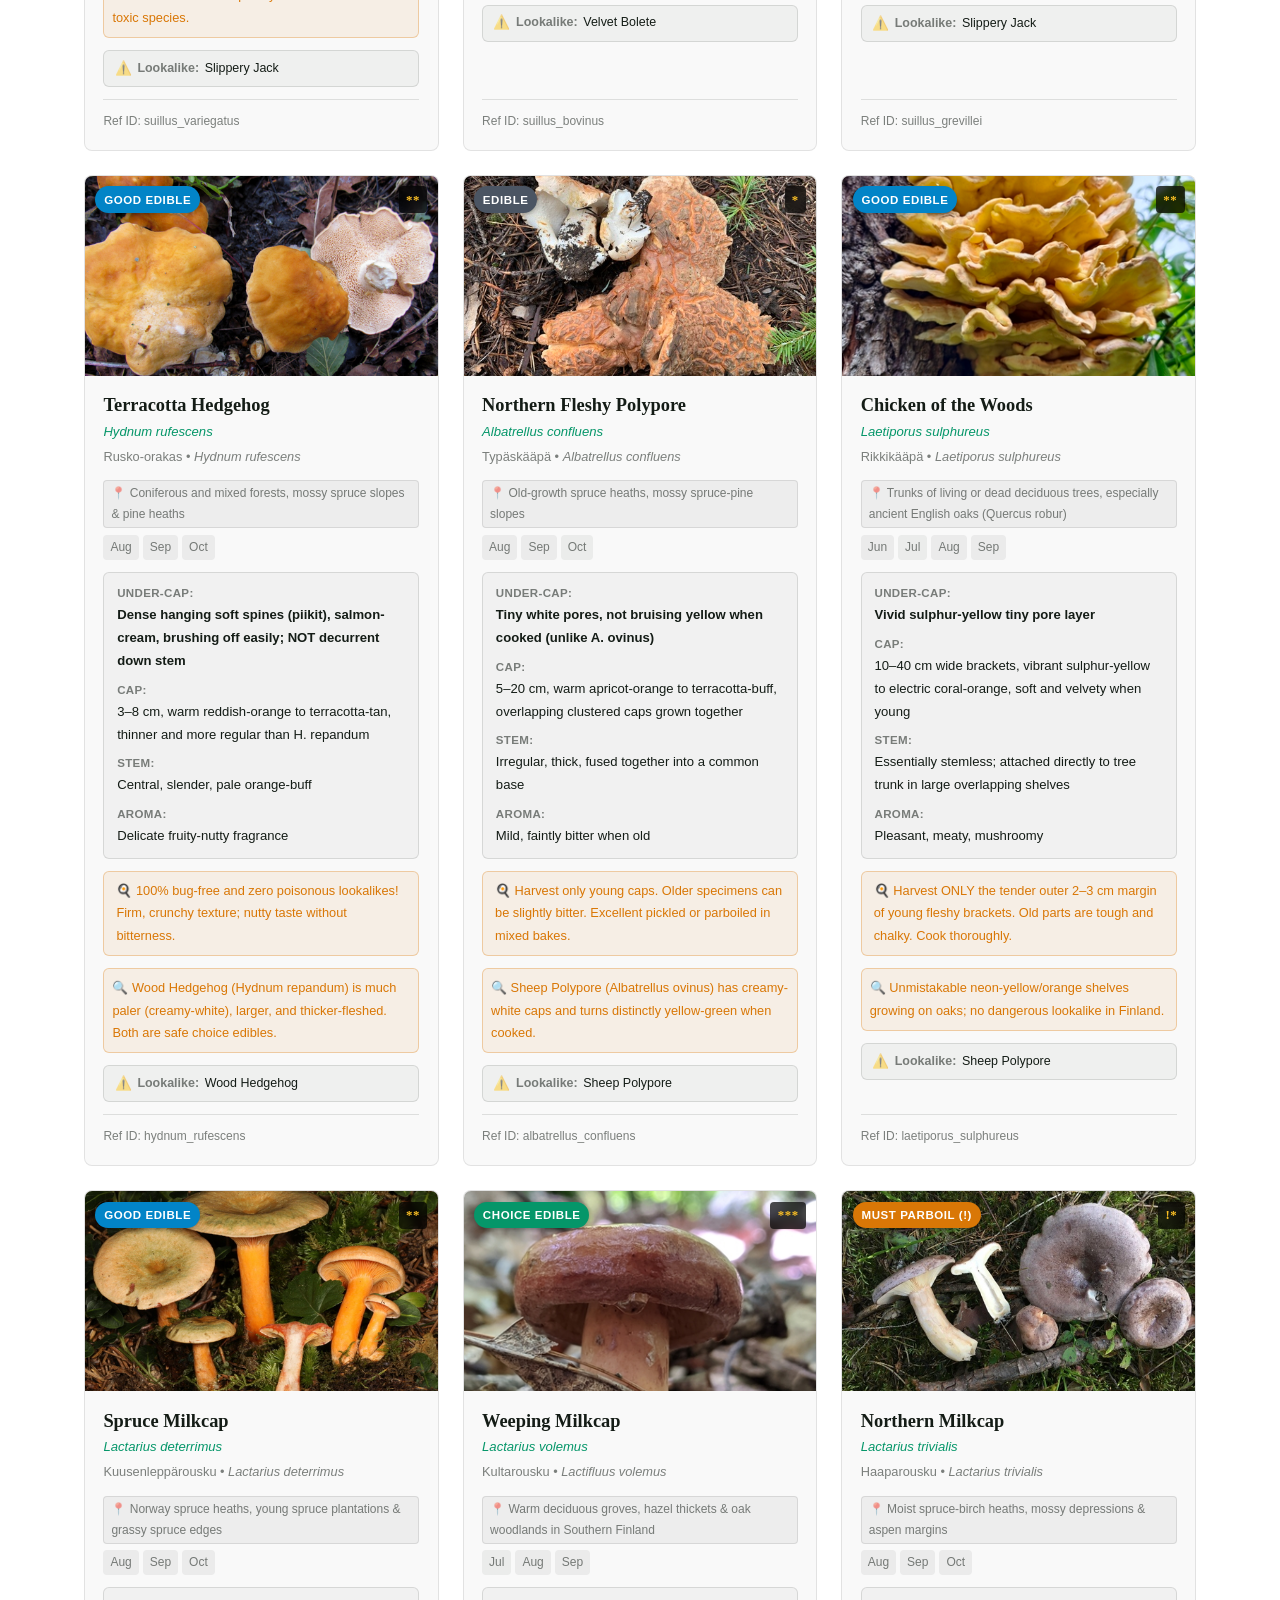
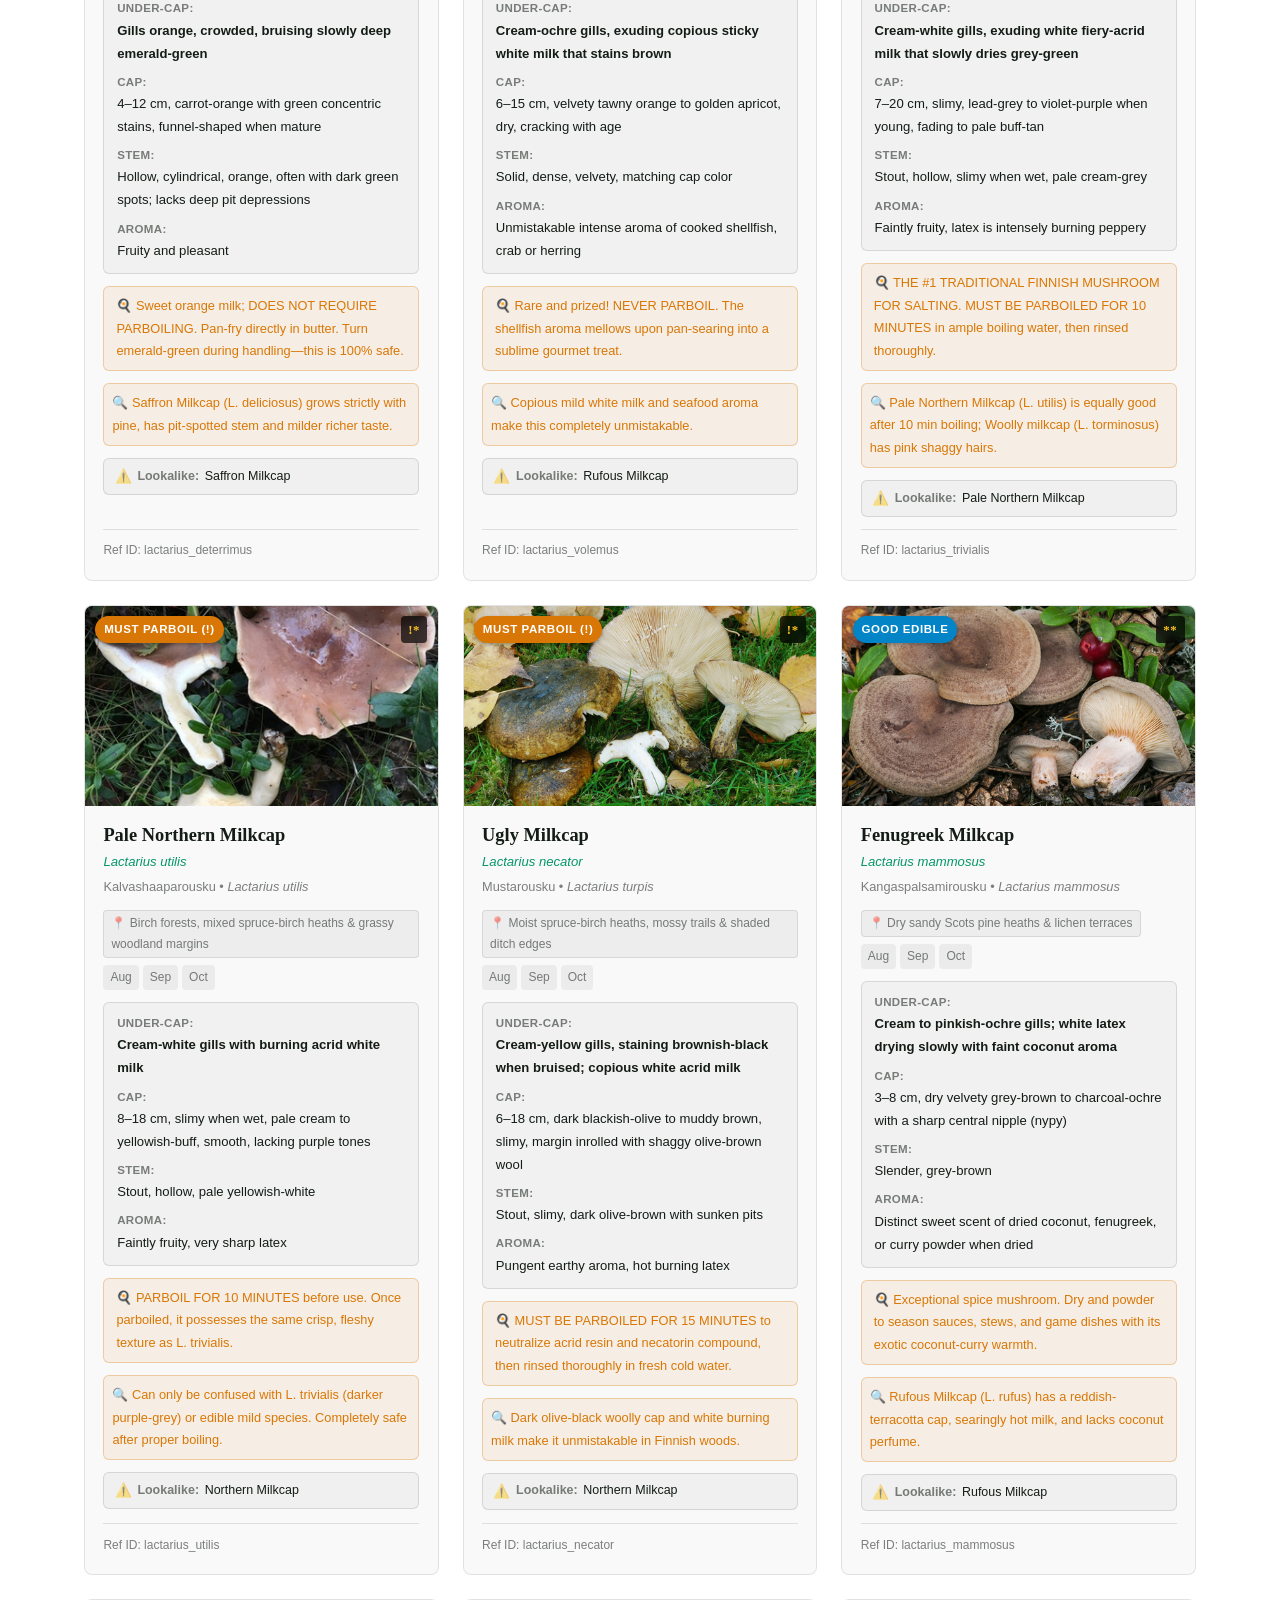
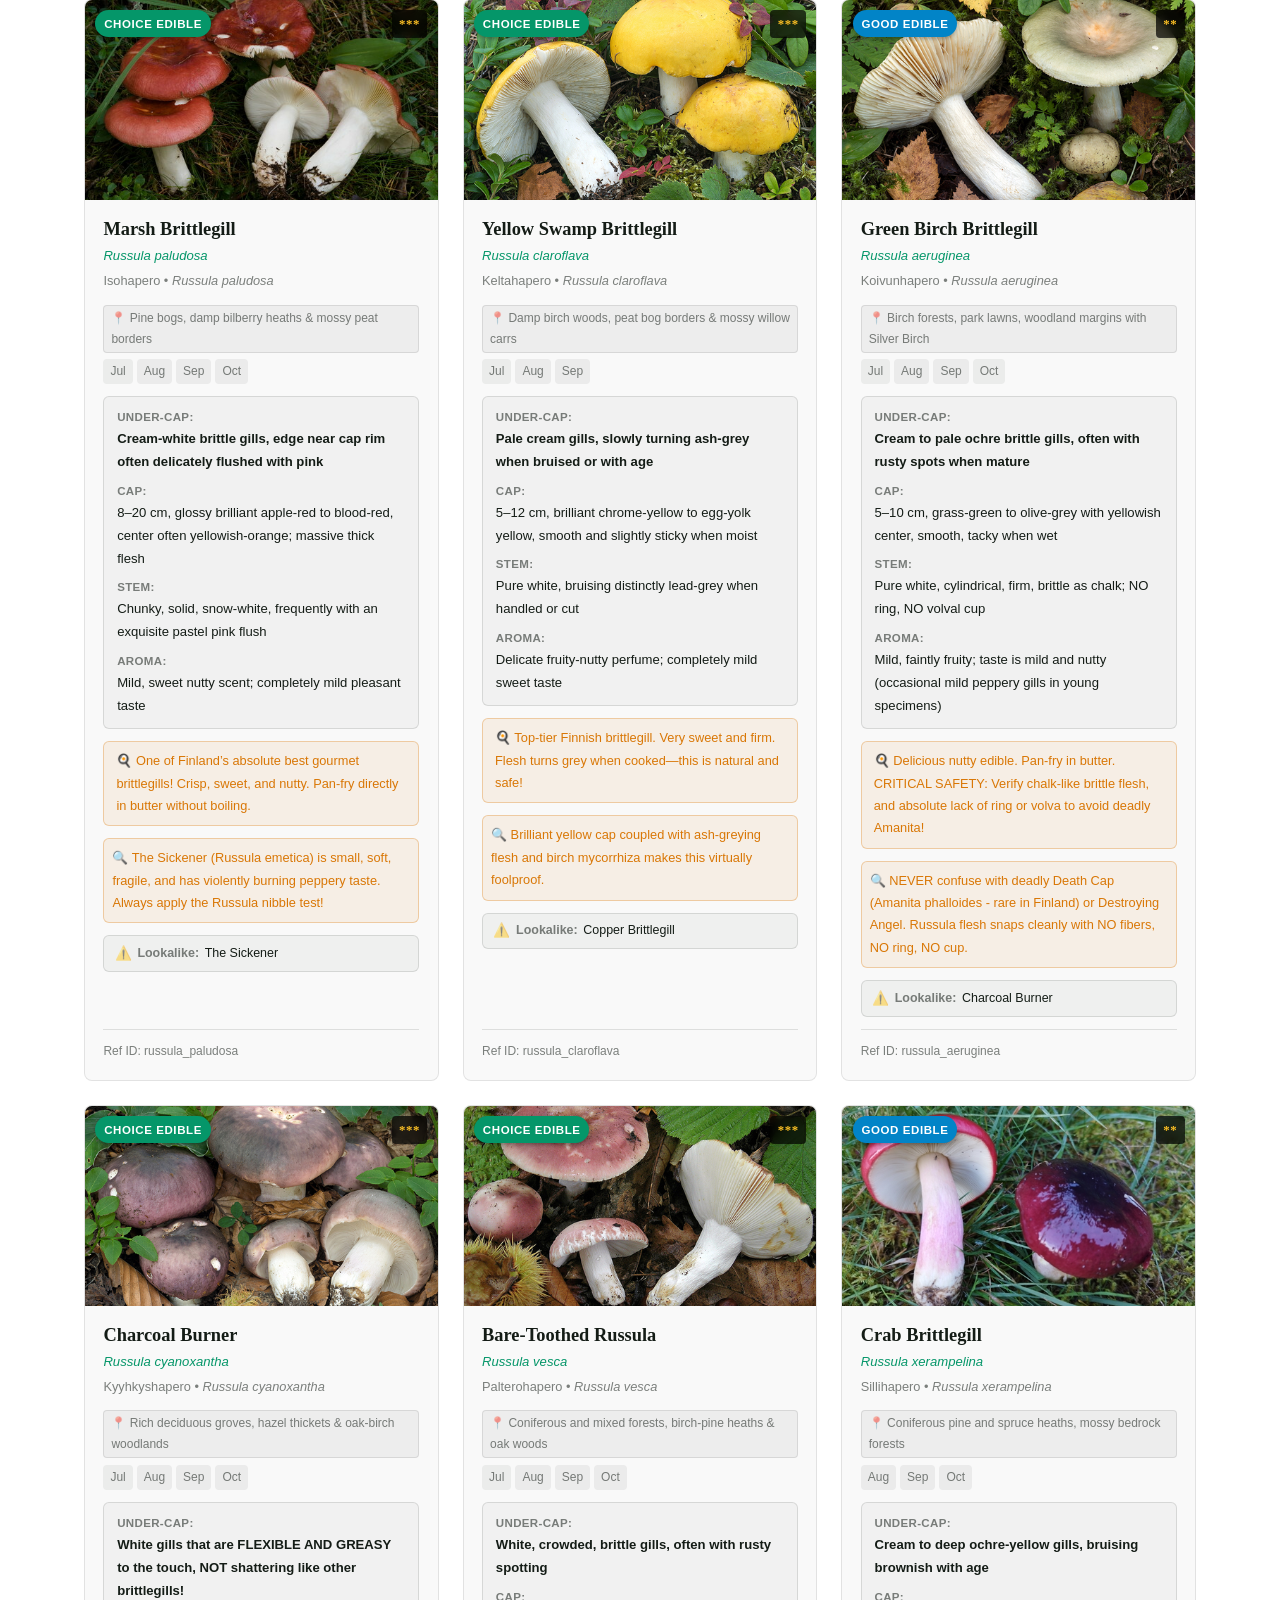
==== commit 80c1656f: "Streamline UI/UX: minimalist Nordic aesthetic, collapsible filter drawer, and decluttered header" ====
--- a/index.html
+++ b/index.html
@@ -52,14 +52,15 @@
         <!-- Trilingual Language Switcher (Primary & Comparison) -->
         <div class="lang-switcher-wrapper" aria-label="Select Language">
           <div class="lang-row primary-lang-row" aria-label="Primary Language">
-            <button class="lang-btn active" data-lang="en" title="English">🇬🇧 EN</button>
-            <button class="lang-btn" data-lang="zh" title="中文">🇨🇳 中文</button>
-            <button class="lang-btn" data-lang="fi" title="Suomi">🇫🇮 FI</button>
-          </div>
-          <div class="lang-row secondary-lang-row" aria-label="Secondary Language (Optional)">
-            <button class="lang-btn secondary-btn disabled-lang" data-lang2="en" title="Compare English">🇬🇧 EN</button>
-            <button class="lang-btn secondary-btn" data-lang2="zh" title="与中文对照">🇨🇳 中文</button>
-            <button class="lang-btn secondary-btn" data-lang2="fi" title="Vertaa suomeksi">🇫🇮 FI</button>
+            <button class="lang-btn active" data-lang="en" title="English">EN</button>
+            <button class="lang-btn" data-lang="zh" title="中文">中文</button>
+            <button class="lang-btn" data-lang="fi" title="Suomi">FI</button>
+          </div>
+          <button id="btn-toggle-compare" class="compare-toggle-btn" type="button" title="Toggle comparison language" onclick="toggleCompareLanguage()">±</button>
+          <div class="lang-row secondary-lang-row" id="secondary-lang-row" aria-label="Secondary Language (Optional)" style="display: none;">
+            <button class="lang-btn secondary-btn disabled-lang" data-lang2="en" title="Compare English">EN</button>
+            <button class="lang-btn secondary-btn" data-lang2="zh" title="与中文对照">中文</button>
+            <button class="lang-btn secondary-btn" data-lang2="fi" title="Vertaa suomeksi">FI</button>
           </div>
         </div>
 
@@ -88,12 +89,12 @@
       <div id="view-main">
         <!-- Navigation Tabs (Clean Minimalist Tab Bar) -->
         <nav class="nav-tabs" role="tablist">
-          <button id="tab-btn-catalog" class="tab-btn active" data-tab="catalog">🍄 Species Catalog (63)</button>
-          <button id="tab-btn-lookalikes" class="tab-btn" data-tab="lookalikes">⚖️ Deadly Lookalikes & Toxins</button>
-          <button id="tab-btn-habitats" class="tab-btn" data-tab="habitats">🌲 Habitats, Trees & Seasons</button>
-          <button id="tab-btn-spots" class="tab-btn" data-tab="spots">🚌 Transit Spots & Hidden Trails</button>
-          <button id="tab-btn-cooking" class="tab-btn" data-tab="cooking">🍳 Culinary & Preservation</button>
-          <button id="tab-btn-safety" class="tab-btn" data-tab="safety">🛡️ Safety & Everyman's Right</button>
+          <button id="tab-btn-catalog" class="tab-btn active" data-tab="catalog">🍄 Species (63)</button>
+          <button id="tab-btn-lookalikes" class="tab-btn" data-tab="lookalikes">⚖️ Lookalikes</button>
+          <button id="tab-btn-habitats" class="tab-btn" data-tab="habitats">🌲 Habitats & Seasons</button>
+          <button id="tab-btn-spots" class="tab-btn" data-tab="spots">🚌 Transit & Trails</button>
+          <button id="tab-btn-cooking" class="tab-btn" data-tab="cooking">🍳 Cooking & Recipes</button>
+          <button id="tab-btn-safety" class="tab-btn" data-tab="safety">🛡️ Safety & Rights</button>
         </nav>
 
         <!-- TAB 1: Mushroom Catalog & Master Index -->
@@ -104,13 +105,13 @@
               <span>🌟</span> <span id="label-view-grid">All 63 Species</span>
             </button>
             <button class="view-mode-btn" data-mode="safe5" onclick="switchCatalogViewMode('safe5', this)">
-              <span>⭐</span> <span id="label-view-safe5">The Safe Five Masterclass</span>
+              <span>⭐</span> <span id="label-view-safe5">Safe Five</span>
             </button>
             <button class="view-mode-btn" data-mode="intermediate" onclick="switchCatalogViewMode('intermediate', this)">
-              <span>🧺</span> <span id="label-view-intermediate">Intermediate Gourmet</span>
+              <span>🧺</span> <span id="label-view-intermediate">Intermediate</span>
             </button>
             <button class="view-mode-btn" data-mode="master" onclick="switchCatalogViewMode('master', this)">
-              <span>📚</span> <span id="label-view-master">Full Monographs</span>
+              <span>📚</span> <span id="label-view-master">Monographs</span>
             </button>
           </div>
 
@@ -122,6 +123,7 @@
             <div class="search-box">
               <span class="search-icon">🔍</span>
               <input type="text" id="search-input" placeholder="Search by Finnish, Latin, English, Chinese, or traits (e.g. spines, pores)...">
+              <button type="button" id="search-clear-btn" class="search-clear-btn" style="display: none;" onclick="clearCatalogSearch()" title="Clear search">✕</button>
             </div>
 
             <!-- Quick Access / Popular Highlights -->
@@ -135,42 +137,57 @@
               <button type="button" class="quick-tag-chip" onclick="navigateToMushroom('amanita_virosa')" title="Valkokärpässieni / 白毒鹅膏" style="color: var(--danger);">⚠️ Valkokärpässieni</button>
             </div>
 
-            <div class="filters-row">
-              <div class="filter-group">
-                <span id="label-skill-level" class="filter-label">Skill Level:</span>
-                <button id="filter-level-all" class="pill-btn level-btn active" data-level="all">All Species</button>
-                <button id="filter-level-beginner" class="pill-btn level-btn" data-level="beginner">Beginner-Safe</button>
-                <button id="filter-level-intermediate" class="pill-btn level-btn" data-level="intermediate">Intermediate</button>
-                <button id="filter-level-advanced" class="pill-btn level-btn" data-level="advanced">Advanced</button>
-                <button id="filter-level-deadly" class="pill-btn level-btn" data-level="deadly" style="color: var(--danger);">Deadly Toxic</button>
+            <!-- Filter Drawer Toggle Bar -->
+            <div class="filters-toggle-bar">
+              <button type="button" id="btn-toggle-filters" class="filters-toggle-btn" onclick="toggleCatalogFilters()">
+                <span class="filter-toggle-icon">⚙️</span>
+                <span id="label-more-filters">Filters ▾</span>
+                <span id="active-filters-badge" class="active-filters-badge" style="display: none;">0</span>
+              </button>
+              <button type="button" id="btn-reset-filters" class="filters-reset-btn" onclick="resetAllCatalogFilters()" style="display: none;">
+                Reset
+              </button>
+            </div>
+
+            <!-- Collapsible Detailed Filters Drawer -->
+            <div id="catalog-filter-drawer" class="catalog-filter-drawer" style="display: none;">
+              <div class="filters-row">
+                <div class="filter-group">
+                  <span id="label-skill-level" class="filter-label">Skill Level:</span>
+                  <button id="filter-level-all" class="pill-btn level-btn active" data-level="all">All Species</button>
+                  <button id="filter-level-beginner" class="pill-btn level-btn" data-level="beginner">Beginner-Safe</button>
+                  <button id="filter-level-intermediate" class="pill-btn level-btn" data-level="intermediate">Intermediate</button>
+                  <button id="filter-level-advanced" class="pill-btn level-btn" data-level="advanced">Advanced</button>
+                  <button id="filter-level-deadly" class="pill-btn level-btn" data-level="deadly" style="color: var(--danger);">Deadly Toxic</button>
+                </div>
               </div>
-            </div>
-
-            <div class="filters-row family-filters-row">
-              <div class="filter-group">
-                <span id="label-family-filter" class="filter-label">Family / Group:</span>
-                <button id="filter-fam-all" class="pill-btn family-btn active" data-family="all">All Groups (63)</button>
-                <button id="filter-fam-chanterelles" class="pill-btn family-btn" data-family="cantharellaceae">Chanterelles (5)</button>
-                <button id="filter-fam-boletes" class="pill-btn family-btn" data-family="boletaceae">Boletes (13)</button>
-                <button id="filter-fam-tooth" class="pill-btn family-btn" data-family="hydnaceae">Tooth Fungi (2)</button>
-                <button id="filter-fam-polypores" class="pill-btn family-btn" data-family="polyporaceae">Polypores (3)</button>
-                <button id="filter-fam-milkcaps" class="pill-btn family-btn" data-family="milkcaps">Milkcaps (9)</button>
-                <button id="filter-fam-brittlegills" class="pill-btn family-btn" data-family="russulaceae">Brittlegills (10)</button>
-                <button id="filter-fam-others" class="pill-btn family-btn" data-family="agaric_others">Gilled & Others (14)</button>
-                <button id="filter-fam-deadly" class="pill-btn family-btn" data-family="deadly_toxic" style="color: var(--danger);">Deadly Lookalikes (7)</button>
+
+              <div class="filters-row family-filters-row">
+                <div class="filter-group">
+                  <span id="label-family-filter" class="filter-label">Family / Group:</span>
+                  <button id="filter-fam-all" class="pill-btn family-btn active" data-family="all">All Groups (63)</button>
+                  <button id="filter-fam-chanterelles" class="pill-btn family-btn" data-family="cantharellaceae">Chanterelles (5)</button>
+                  <button id="filter-fam-boletes" class="pill-btn family-btn" data-family="boletaceae">Boletes (13)</button>
+                  <button id="filter-fam-tooth" class="pill-btn family-btn" data-family="hydnaceae">Tooth Fungi (2)</button>
+                  <button id="filter-fam-polypores" class="pill-btn family-btn" data-family="polyporaceae">Polypores (3)</button>
+                  <button id="filter-fam-milkcaps" class="pill-btn family-btn" data-family="milkcaps">Milkcaps (9)</button>
+                  <button id="filter-fam-brittlegills" class="pill-btn family-btn" data-family="russulaceae">Brittlegills (10)</button>
+                  <button id="filter-fam-others" class="pill-btn family-btn" data-family="agaric_others">Gilled & Others (14)</button>
+                  <button id="filter-fam-deadly" class="pill-btn family-btn" data-family="deadly_toxic" style="color: var(--danger);">Deadly Lookalikes (7)</button>
+                </div>
               </div>
-            </div>
-
-            <!-- Season Month Selector -->
-            <div class="season-bar">
-              <span id="label-month-filter" class="filter-label" style="align-self: center; margin-right: 0.5rem;">Fruiting Month:</span>
-              <button class="month-btn" data-month="5">May</button>
-              <button class="month-btn" data-month="6">Jun</button>
-              <button class="month-btn" data-month="7">Jul</button>
-              <button class="month-btn" data-month="8">Aug</button>
-              <button class="month-btn" data-month="9">Sep</button>
-              <button class="month-btn" data-month="10">Oct</button>
-              <button class="month-btn" data-month="11">Nov</button>
+
+              <!-- Season Month Selector -->
+              <div class="season-bar">
+                <span id="label-month-filter" class="filter-label" style="align-self: center; margin-right: 0.5rem;">Fruiting Month:</span>
+                <button class="month-btn" data-month="5">May</button>
+                <button class="month-btn" data-month="6">Jun</button>
+                <button class="month-btn" data-month="7">Jul</button>
+                <button class="month-btn" data-month="8">Aug</button>
+                <button class="month-btn" data-month="9">Sep</button>
+                <button class="month-btn" data-month="10">Oct</button>
+                <button class="month-btn" data-month="11">Nov</button>
+              </div>
             </div>
           </div>
 
--- a/styles.css
+++ b/styles.css
@@ -232,9 +232,37 @@
 }
 
 .lang-switcher-wrapper {
-  display: flex;
-  flex-direction: column;
-  gap: 3px;
+  display: inline-flex;
+  align-items: center;
+  gap: 4px;
+}
+
+.compare-toggle-btn {
+  background: var(--card-bg);
+  border: 1px solid var(--card-border);
+  color: var(--muted);
+  width: 24px;
+  height: 24px;
+  border-radius: 50%;
+  font-size: 0.78rem;
+  font-weight: 700;
+  cursor: pointer;
+  display: inline-flex;
+  align-items: center;
+  justify-content: center;
+  transition: all 0.15s ease;
+  line-height: 1;
+}
+
+.compare-toggle-btn:hover {
+  color: var(--fg);
+  border-color: var(--accent);
+}
+
+.compare-toggle-btn.active {
+  background: var(--accent-soft);
+  border-color: var(--accent);
+  color: var(--accent);
 }
 
 .lang-row {
@@ -261,7 +289,7 @@
   align-items: center;
   justify-content: center;
   gap: 3px;
-  min-width: 58px;
+  min-width: 44px;
   line-height: 1.2;
 }
 
@@ -307,56 +335,54 @@
 }
 
 /* --------------------------------------------------------------------------
-   Site Header & Living Philosophy Grounding Quote
+   Site Header & Living Philosophy Grounding Quote (Minimalist Refinement)
    -------------------------------------------------------------------------- */
 .site-header {
-  margin-bottom: 2.25rem;
+  margin-bottom: 2rem;
 }
 
 .site-title {
   font-family: var(--font-serif);
-  font-size: 2.25rem;
-  font-weight: 700;
-  line-height: 1.25;
-  margin: 0 0 0.65rem 0;
+  font-size: 2.1rem;
+  font-weight: 700;
+  line-height: 1.2;
+  margin: 0 0 0.5rem 0;
   letter-spacing: -0.015em;
   color: var(--fg);
 }
 
 .site-subtitle {
-  font-size: 1.05rem;
-  color: var(--muted);
-  margin: 0 0 1.25rem 0;
-  line-height: 1.65;
-  max-width: 58rem;
+  font-size: 0.98rem;
+  color: var(--muted);
+  margin: 0 0 0.85rem 0;
+  line-height: 1.6;
+  max-width: 56rem;
 }
 
 .ground-quote {
   font-family: var(--font-serif);
   font-style: italic;
-  padding: 0.9rem 1.25rem;
-  margin: 1.25rem 0 1.75rem;
-  border-left: 3px solid var(--accent);
-  background: var(--accent-soft);
-  border-radius: 0 6px 6px 0;
-  font-size: 0.95rem;
-  color: var(--fg);
-  line-height: 1.6;
+  padding: 0.35rem 0 0.35rem 0.85rem;
+  margin: 0.75rem 0 1.5rem;
+  border-left: 2px solid color-mix(in srgb, var(--accent) 45%, transparent);
+  font-size: 0.9rem;
+  color: var(--muted);
+  line-height: 1.55;
 }
 
 .ground-quote a {
   font-style: normal;
-  font-size: 0.82rem;
-  font-family: var(--font-sans);
-  display: block;
-  margin-top: 0.4rem;
+  font-size: 0.8rem;
+  font-family: var(--font-sans);
+  display: inline-block;
+  margin-left: 0.5rem;
   font-weight: 600;
   color: var(--accent);
-  border-bottom: none;
+  border-bottom: 1px dotted color-mix(in srgb, var(--accent) 40%, transparent);
 }
 
 .ground-quote a:hover {
-  text-decoration: underline;
+  border-bottom: 1px solid var(--accent);
 }
 
 /* Offline In-The-Wild Status Banner */
@@ -623,6 +649,100 @@
 
 .search-box input:focus {
   border-color: var(--accent);
+}
+
+.search-clear-btn {
+  position: absolute;
+  right: 0.85rem;
+  top: 50%;
+  transform: translateY(-50%);
+  background: none;
+  border: none;
+  color: var(--muted);
+  cursor: pointer;
+  font-size: 0.88rem;
+  padding: 0.2rem;
+  line-height: 1;
+  border-radius: 50%;
+  transition: color 0.15s ease;
+}
+
+.search-clear-btn:hover {
+  color: var(--fg);
+}
+
+.filters-toggle-bar {
+  display: flex;
+  align-items: center;
+  justify-content: space-between;
+  margin-top: 0.65rem;
+  padding-top: 0.65rem;
+  border-top: 1px solid var(--rule);
+}
+
+.filters-toggle-btn {
+  display: inline-flex;
+  align-items: center;
+  gap: 0.4rem;
+  padding: 0.3rem 0.75rem;
+  background: var(--card-bg);
+  border: 1px solid var(--card-border);
+  border-radius: 9999px;
+  font-size: 0.78rem;
+  font-weight: 600;
+  color: var(--muted);
+  cursor: pointer;
+  transition: all 0.15s ease;
+}
+
+.filters-toggle-btn:hover {
+  color: var(--fg);
+  border-color: var(--accent);
+}
+
+.filters-toggle-btn.has-active {
+  background: var(--accent-soft);
+  border-color: var(--accent);
+  color: var(--accent);
+}
+
+.active-filters-badge {
+  display: inline-flex;
+  align-items: center;
+  justify-content: center;
+  min-width: 17px;
+  height: 17px;
+  border-radius: 9999px;
+  background: var(--accent);
+  color: var(--bg);
+  font-size: 0.68rem;
+  font-weight: 700;
+  padding: 0 4px;
+  line-height: 1;
+}
+
+.filters-reset-btn {
+  background: none;
+  border: none;
+  font-size: 0.76rem;
+  color: var(--muted);
+  cursor: pointer;
+  text-decoration: underline;
+  padding: 0.2rem 0.5rem;
+  transition: color 0.15s ease;
+}
+
+.filters-reset-btn:hover {
+  color: var(--danger);
+}
+
+.catalog-filter-drawer {
+  margin-top: 0.85rem;
+  padding-top: 0.85rem;
+  border-top: 1px dashed var(--rule);
+  display: flex;
+  flex-direction: column;
+  gap: 0.85rem;
 }
 
 .search-quick-tags {
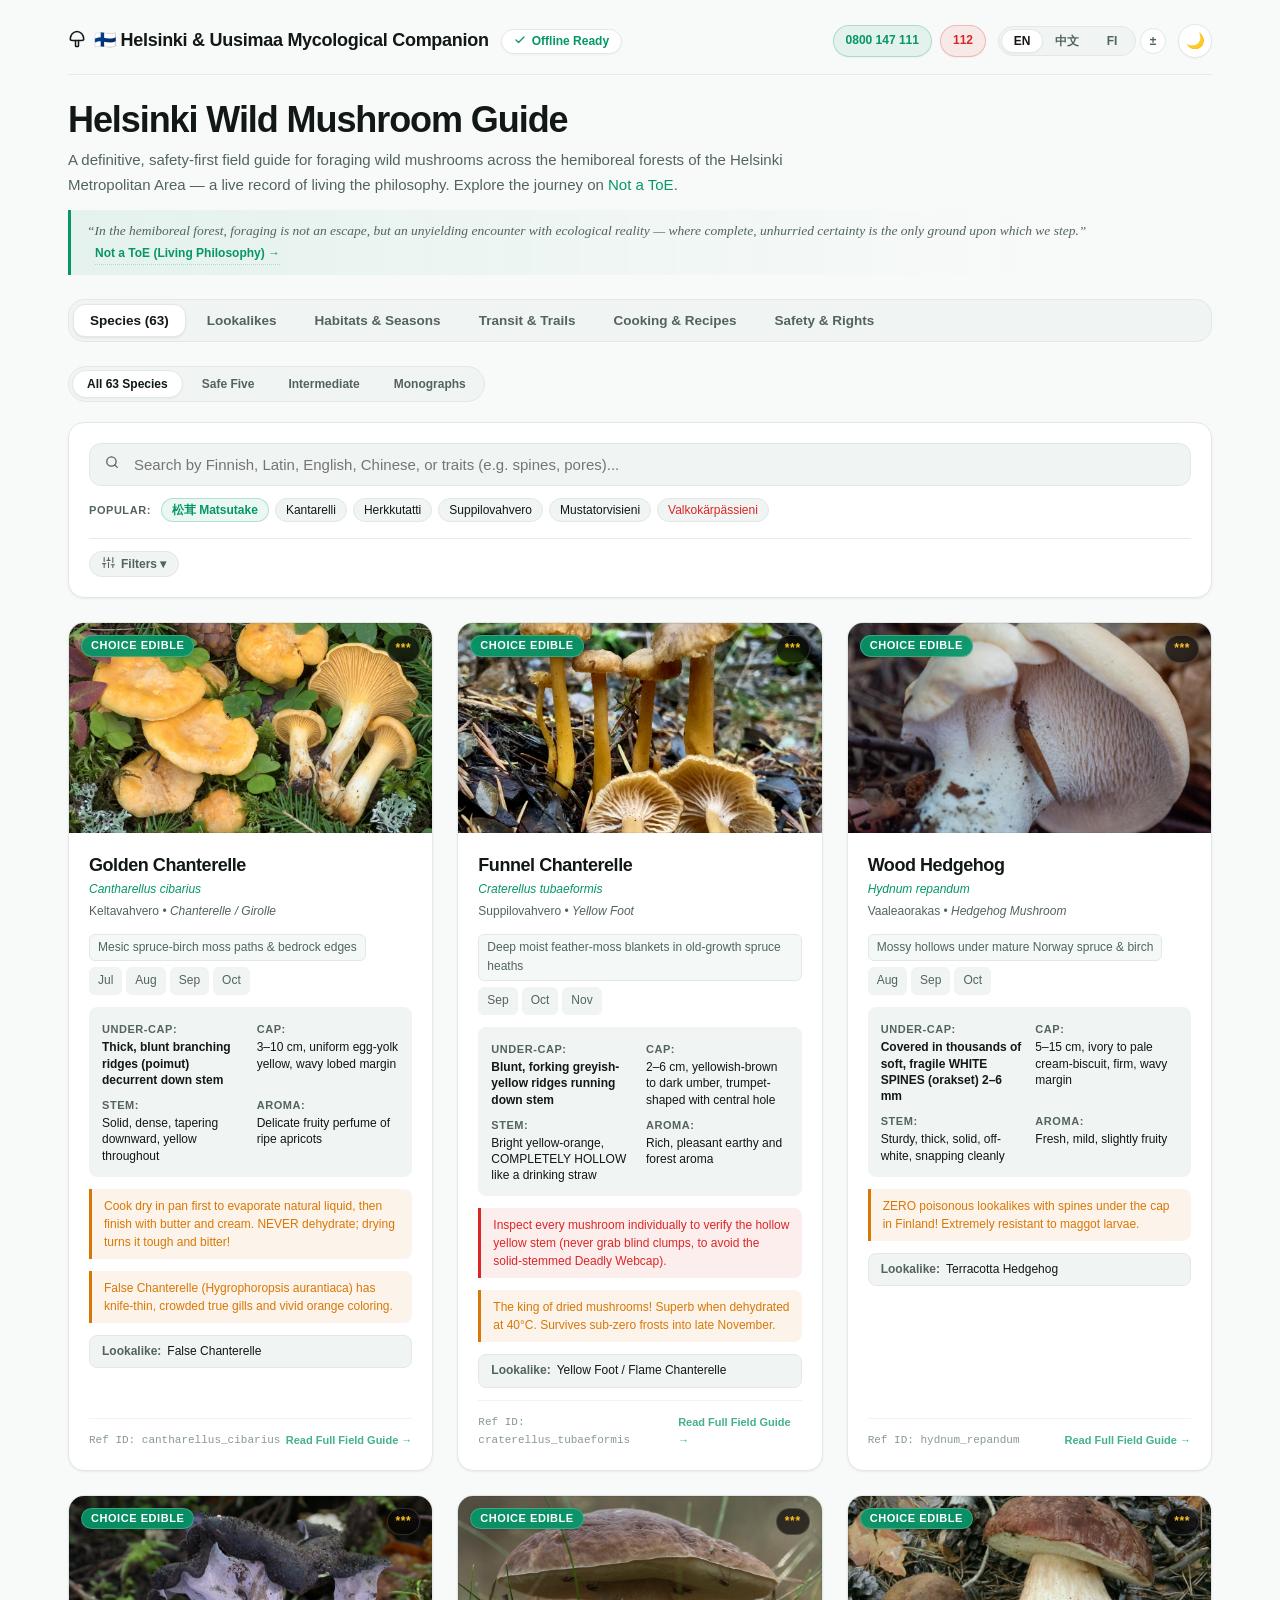
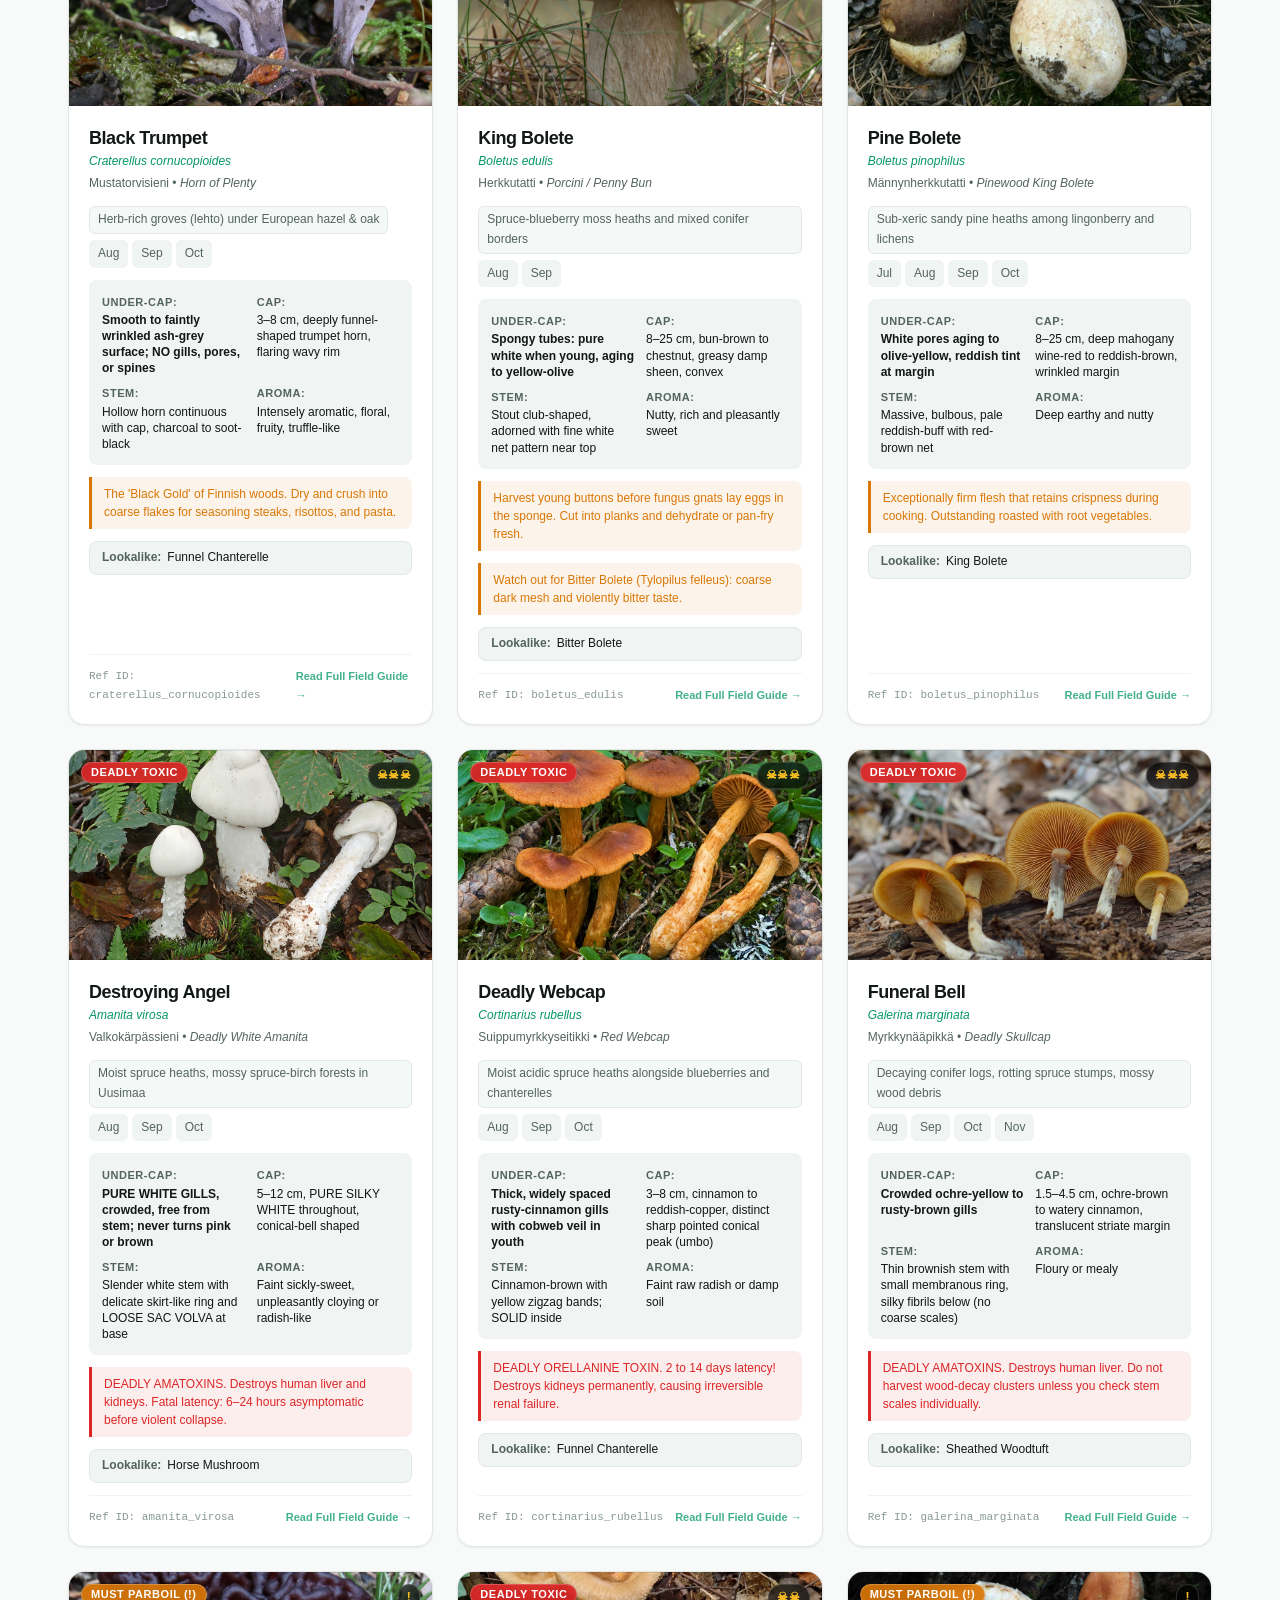
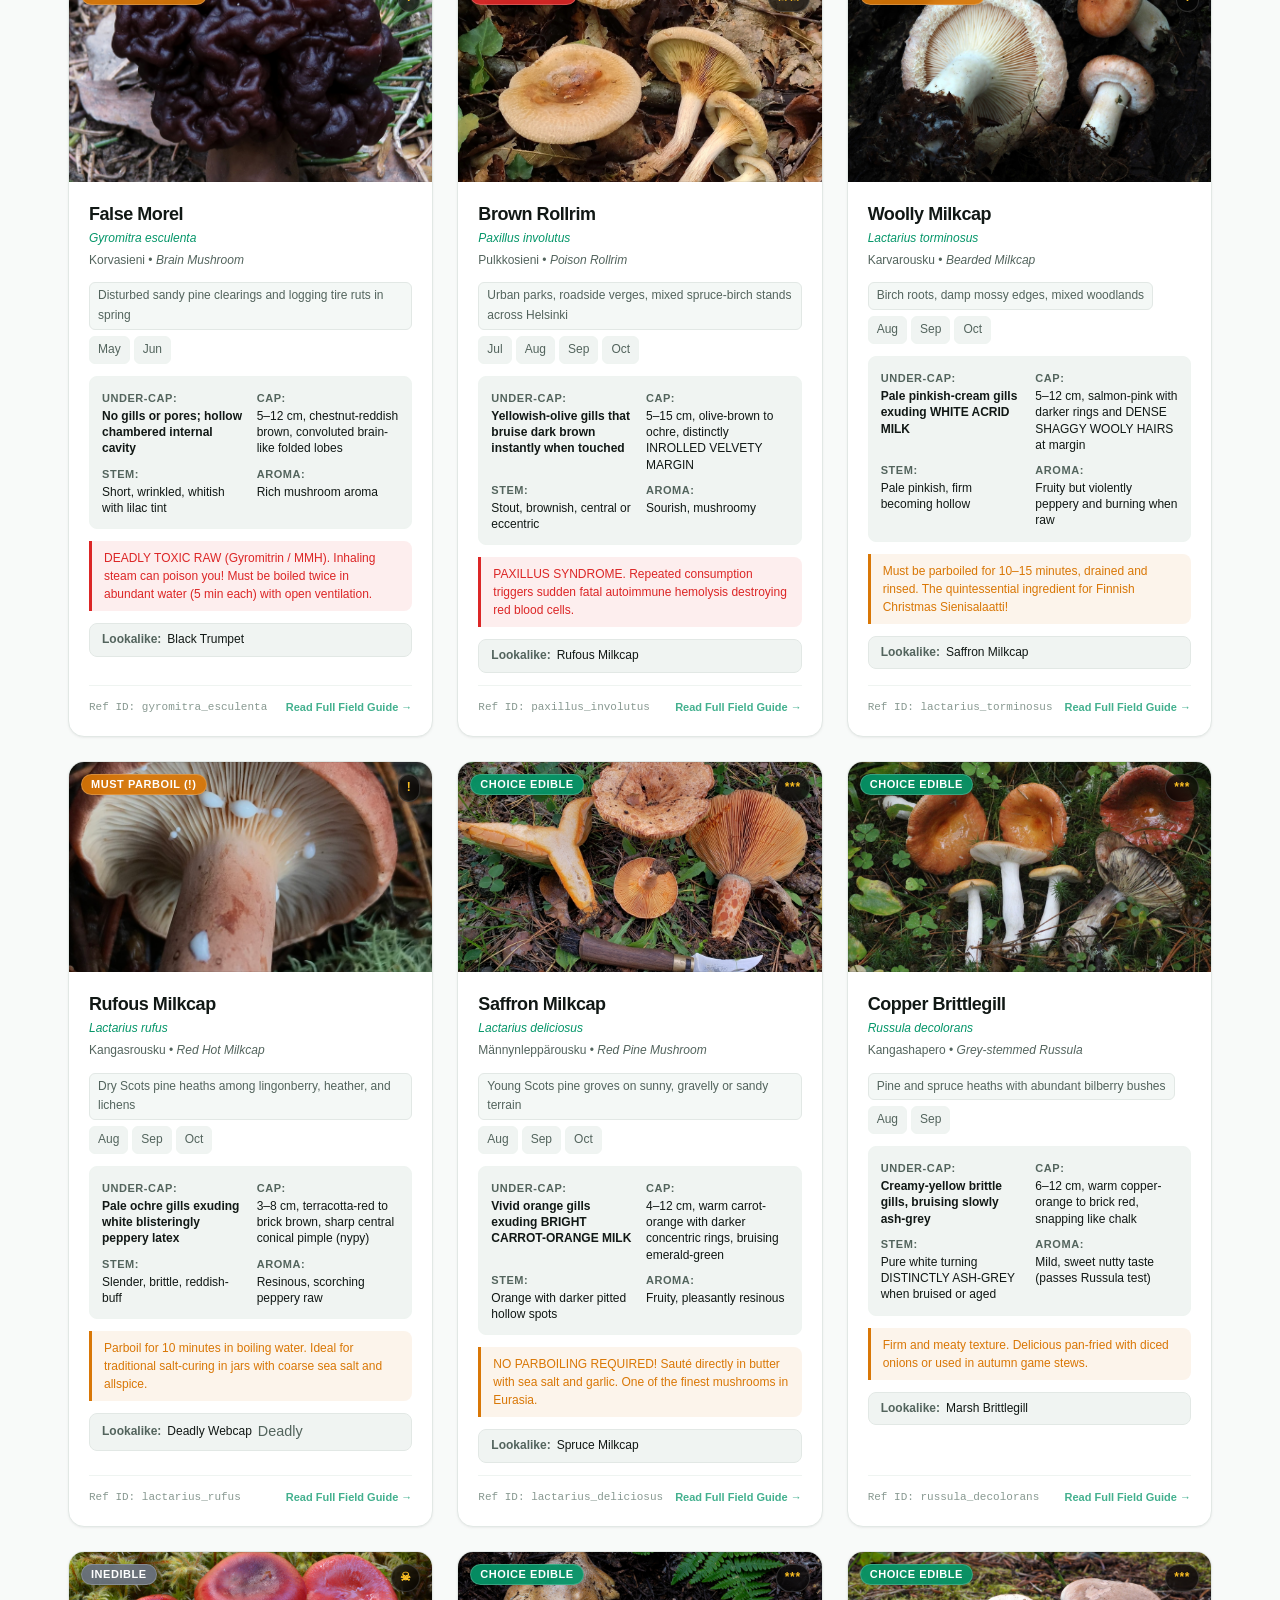
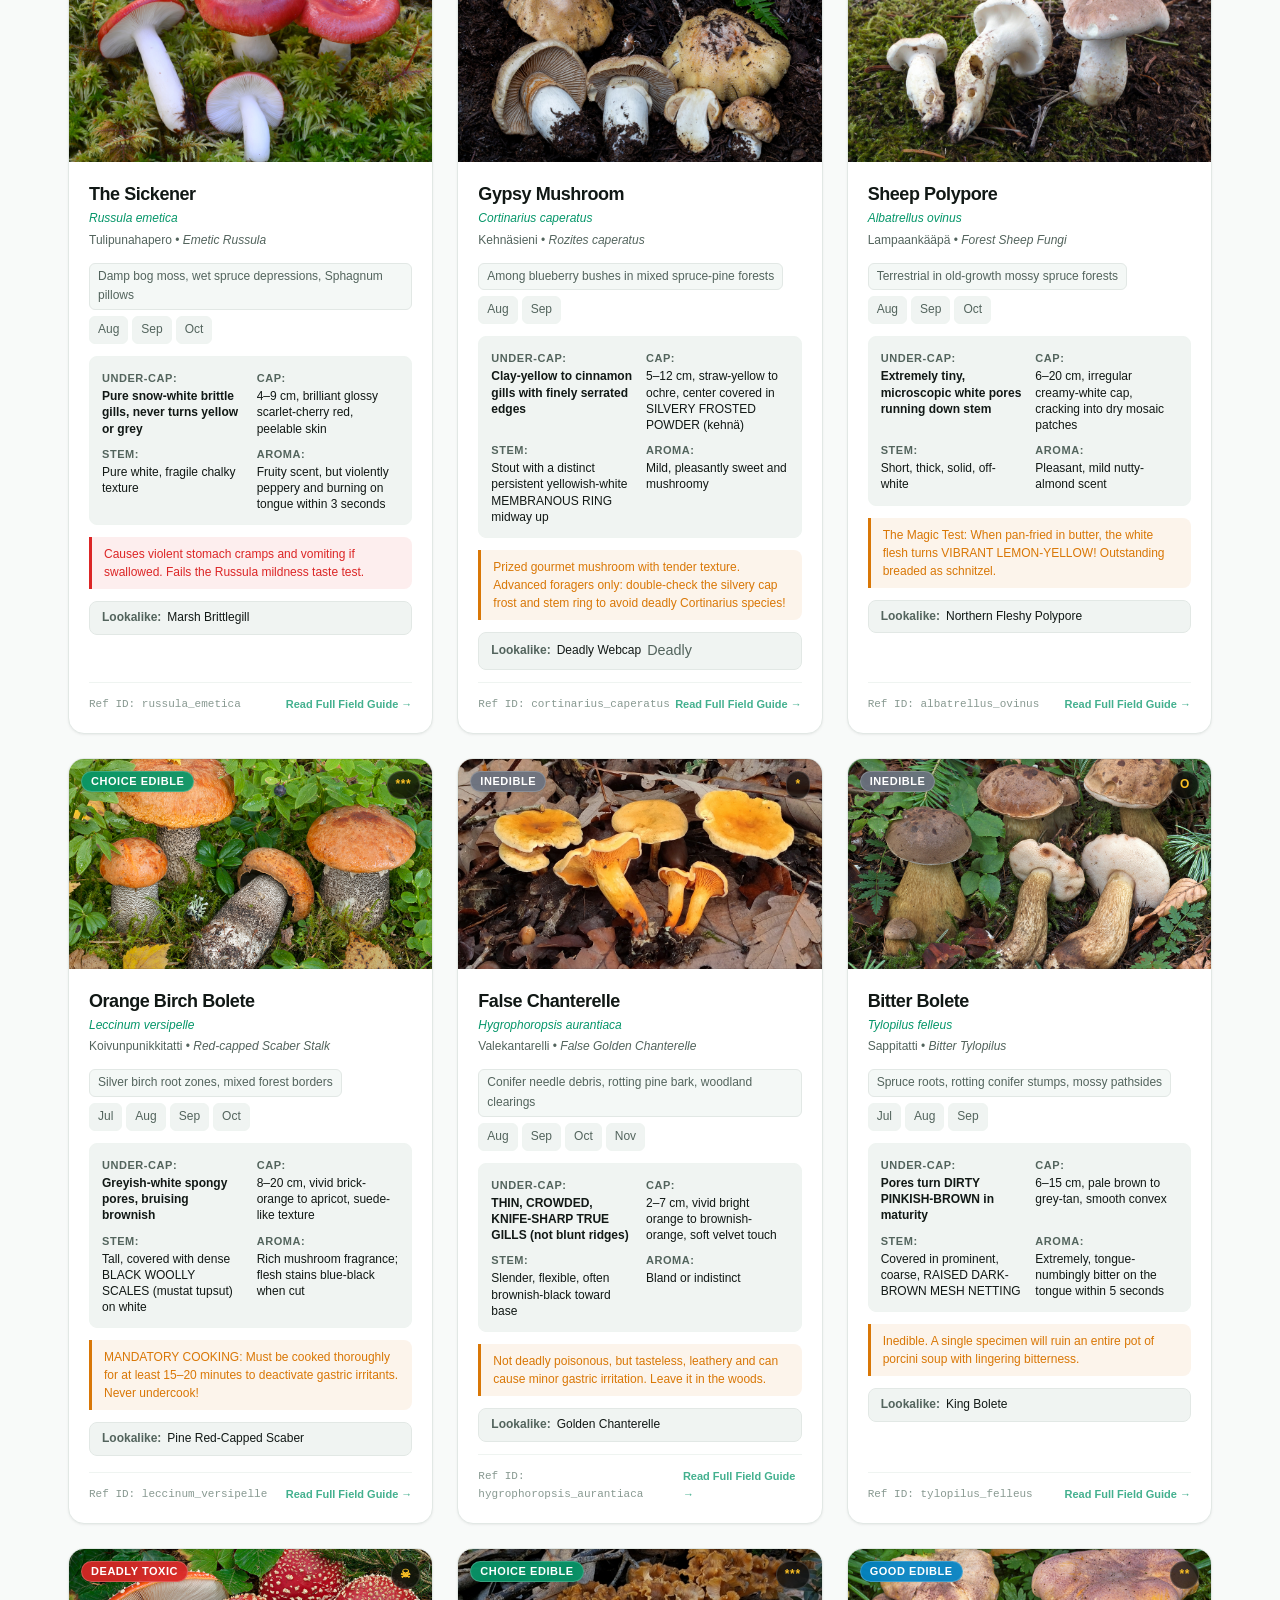
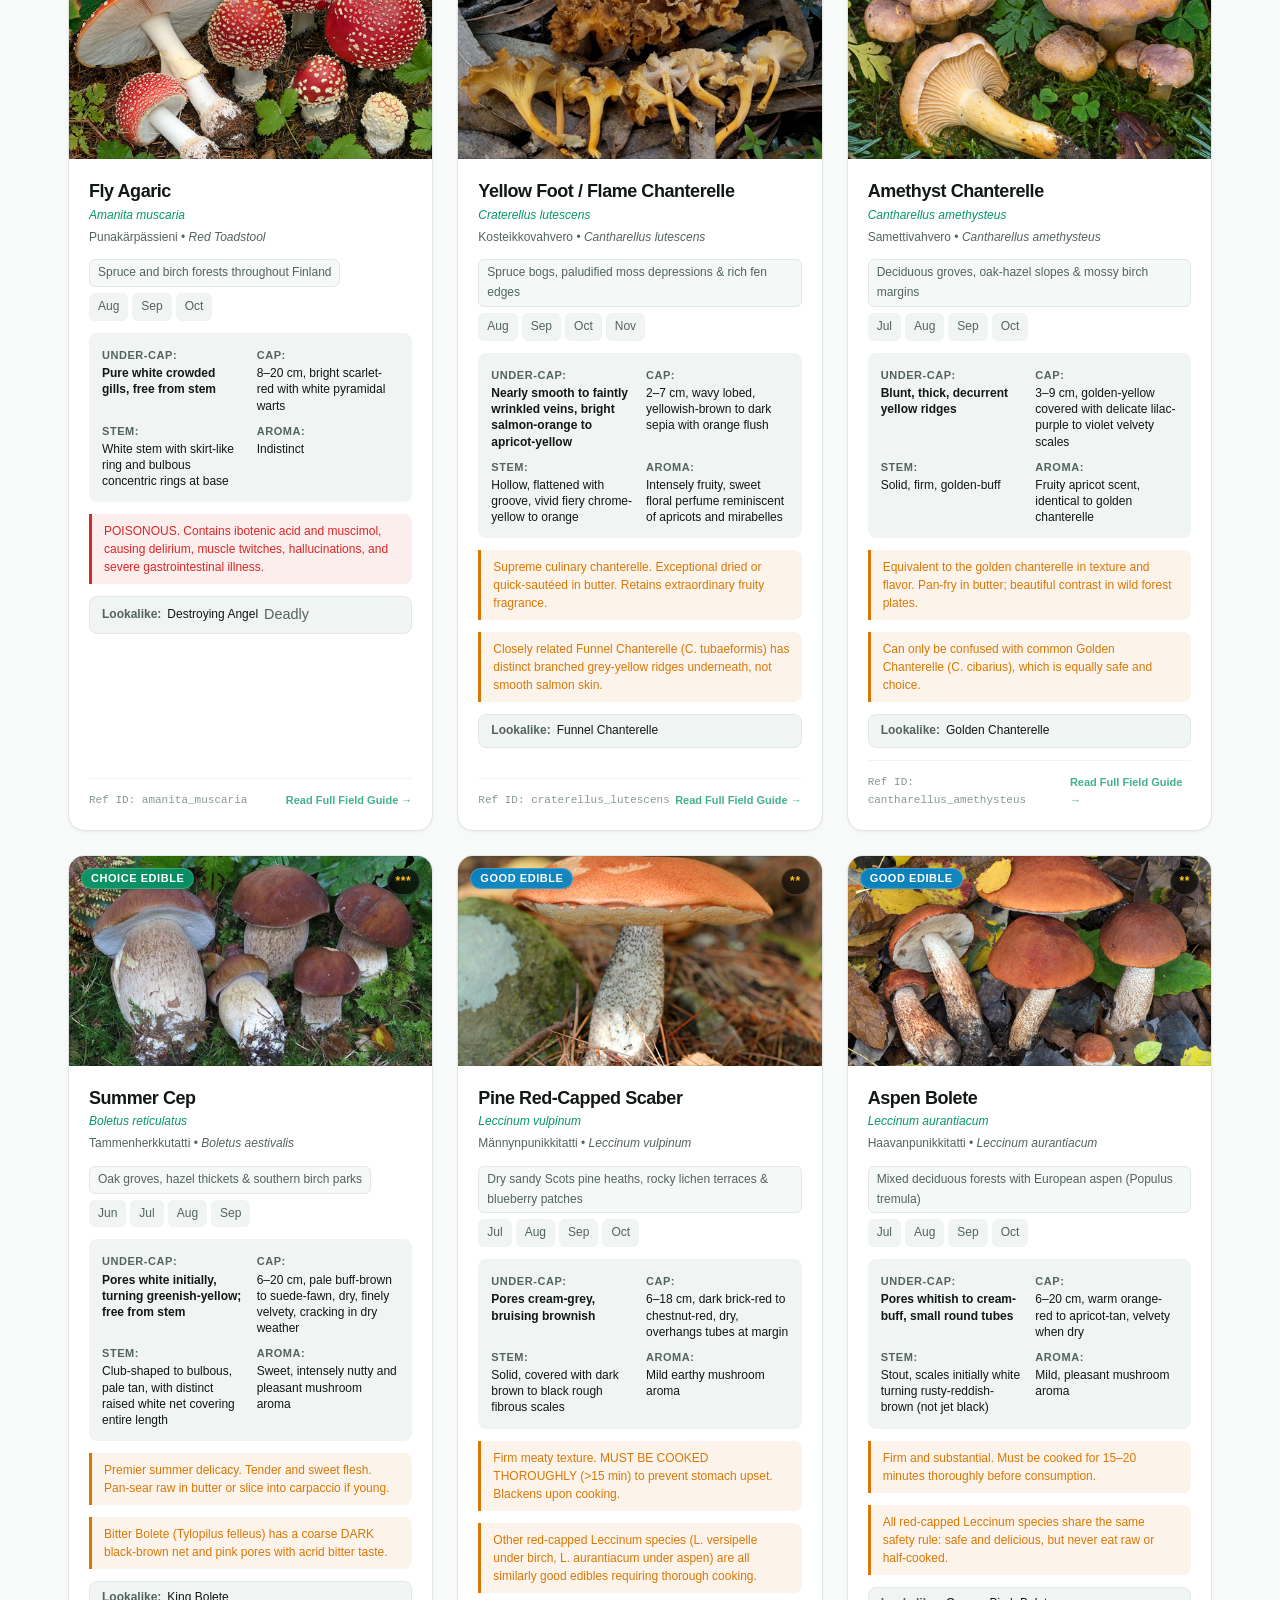
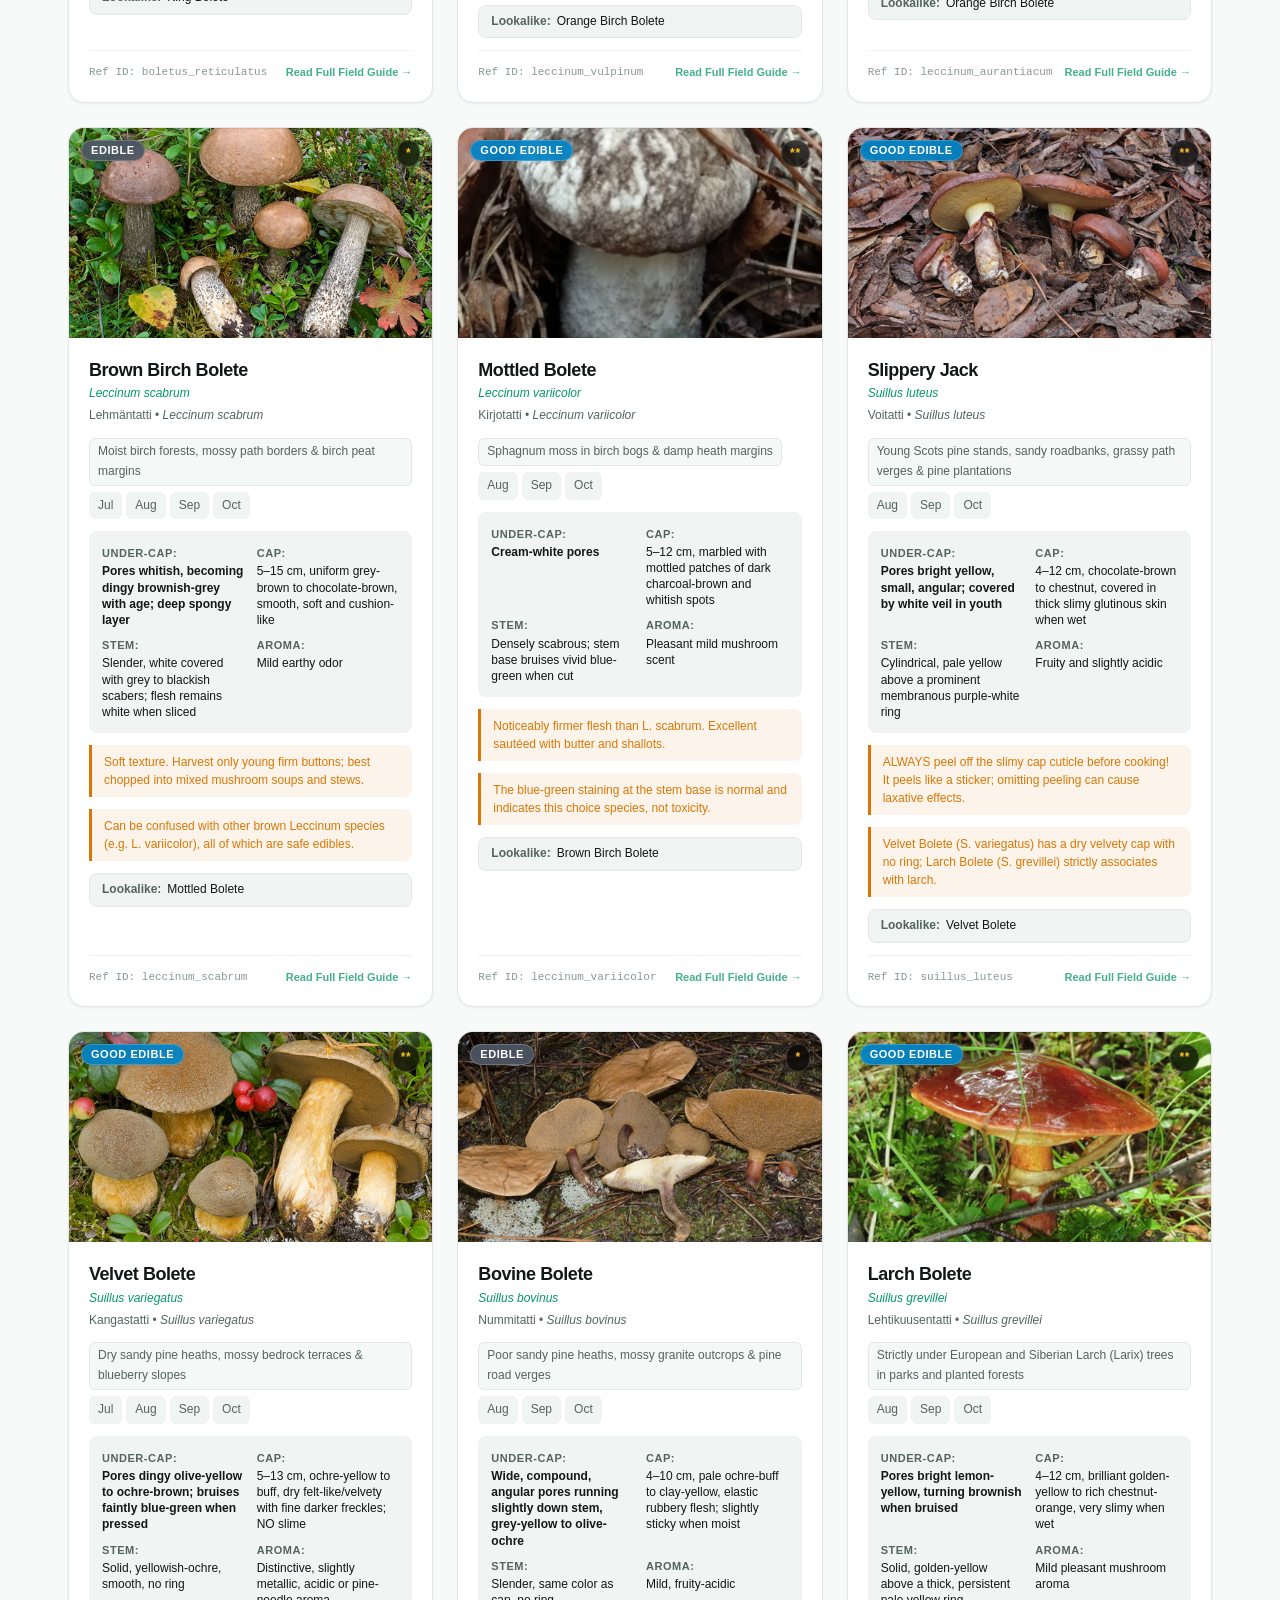
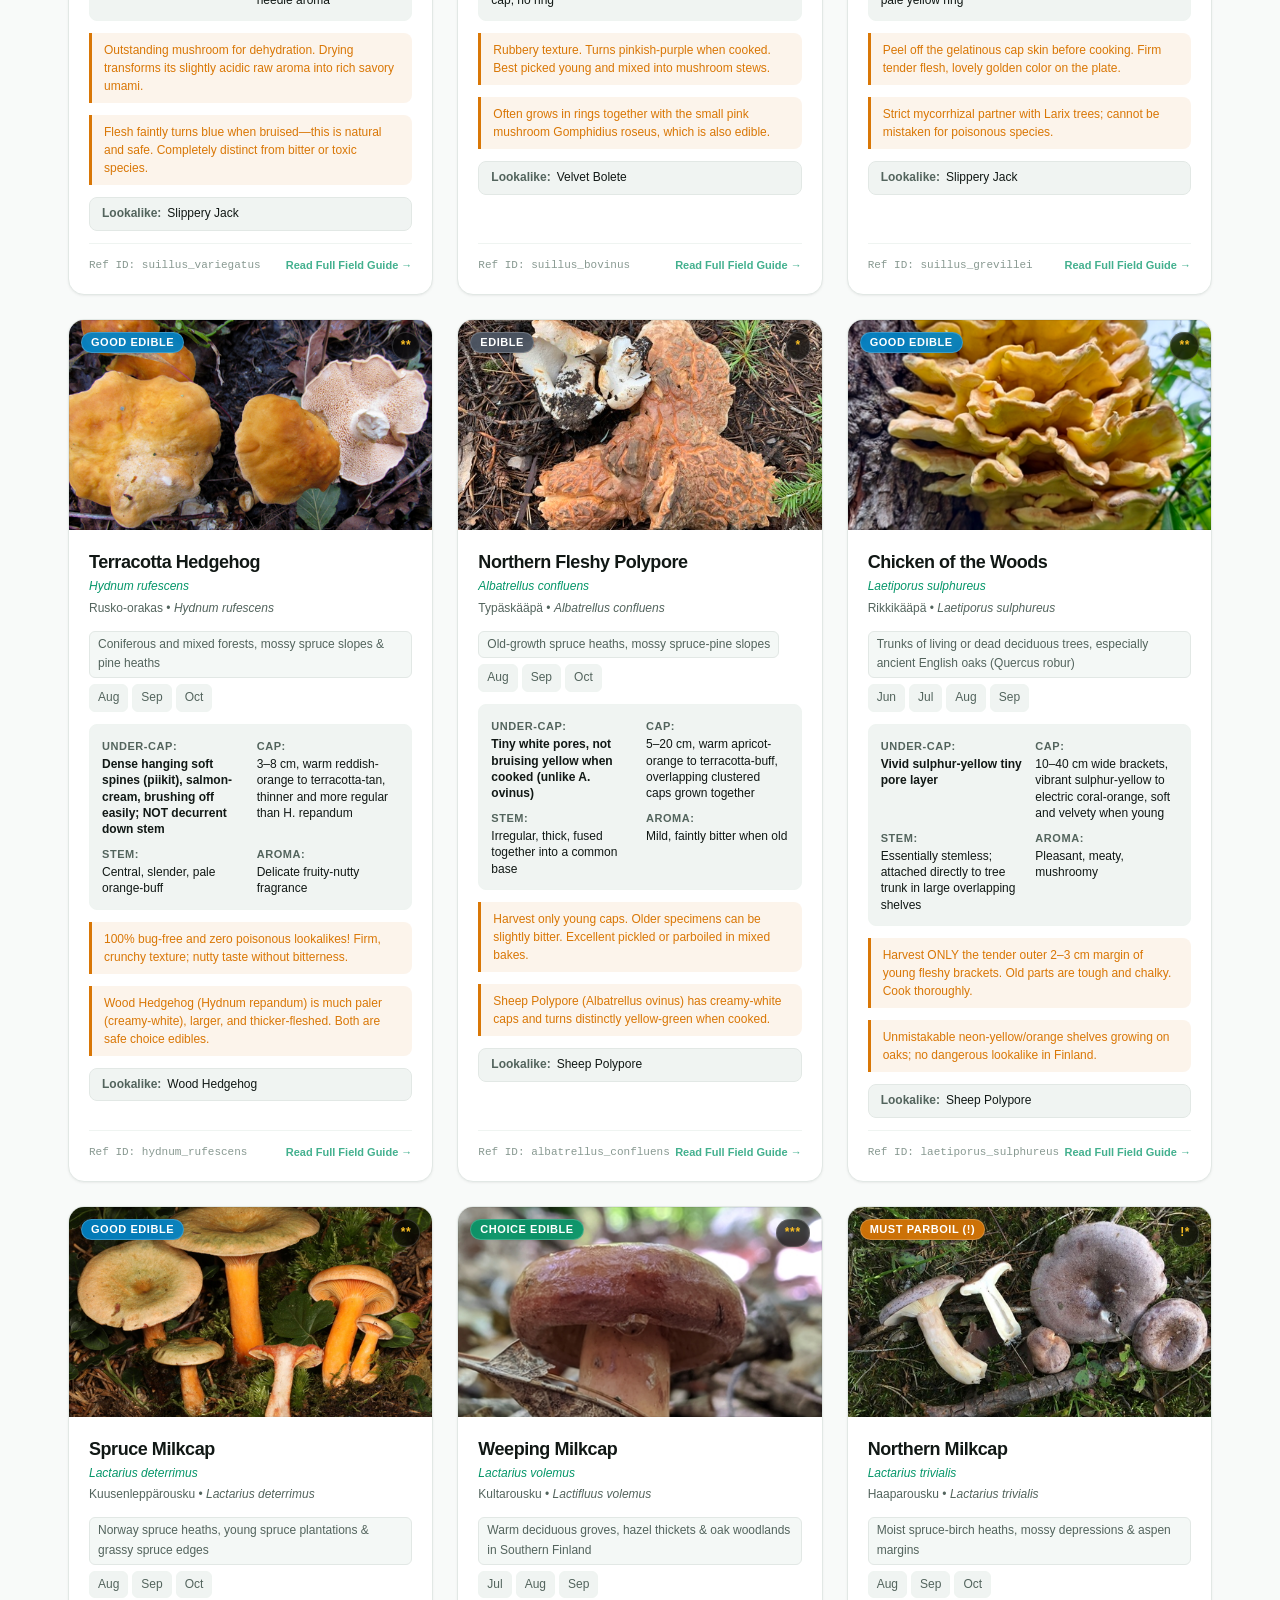
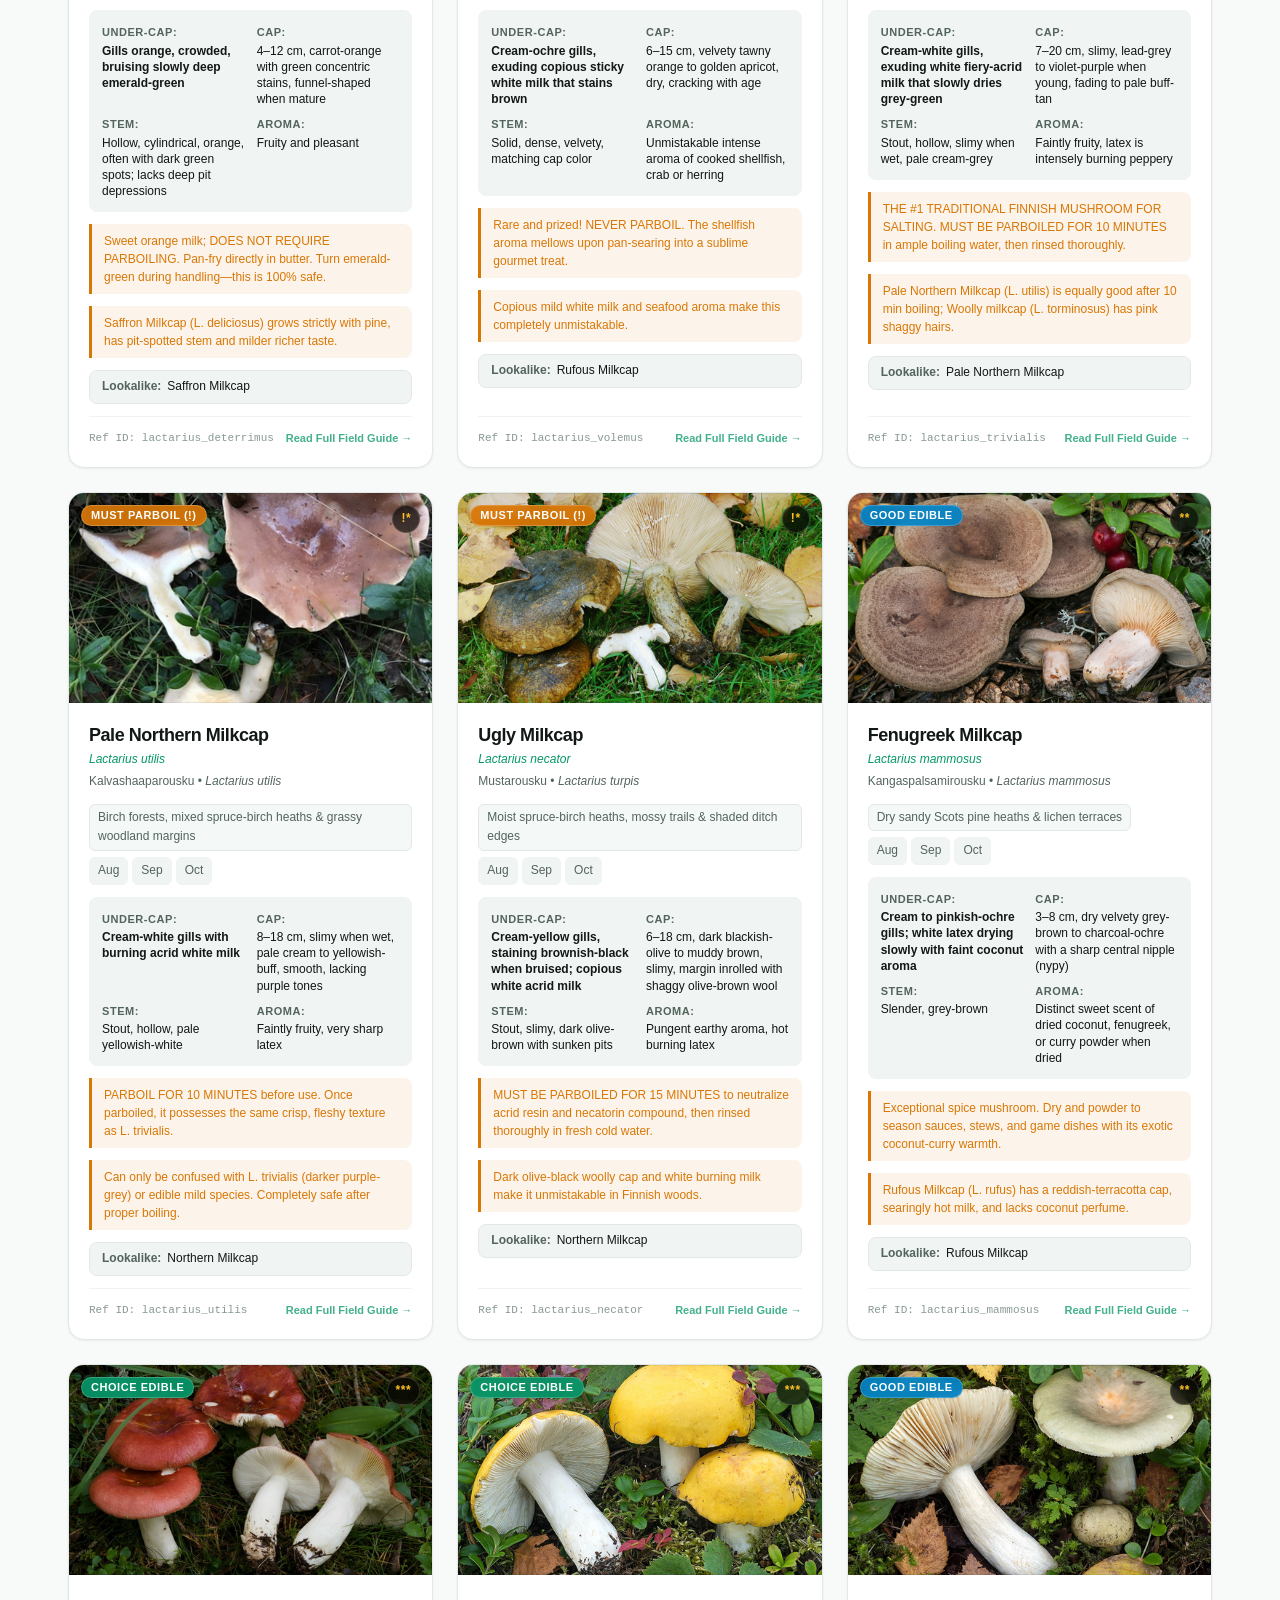
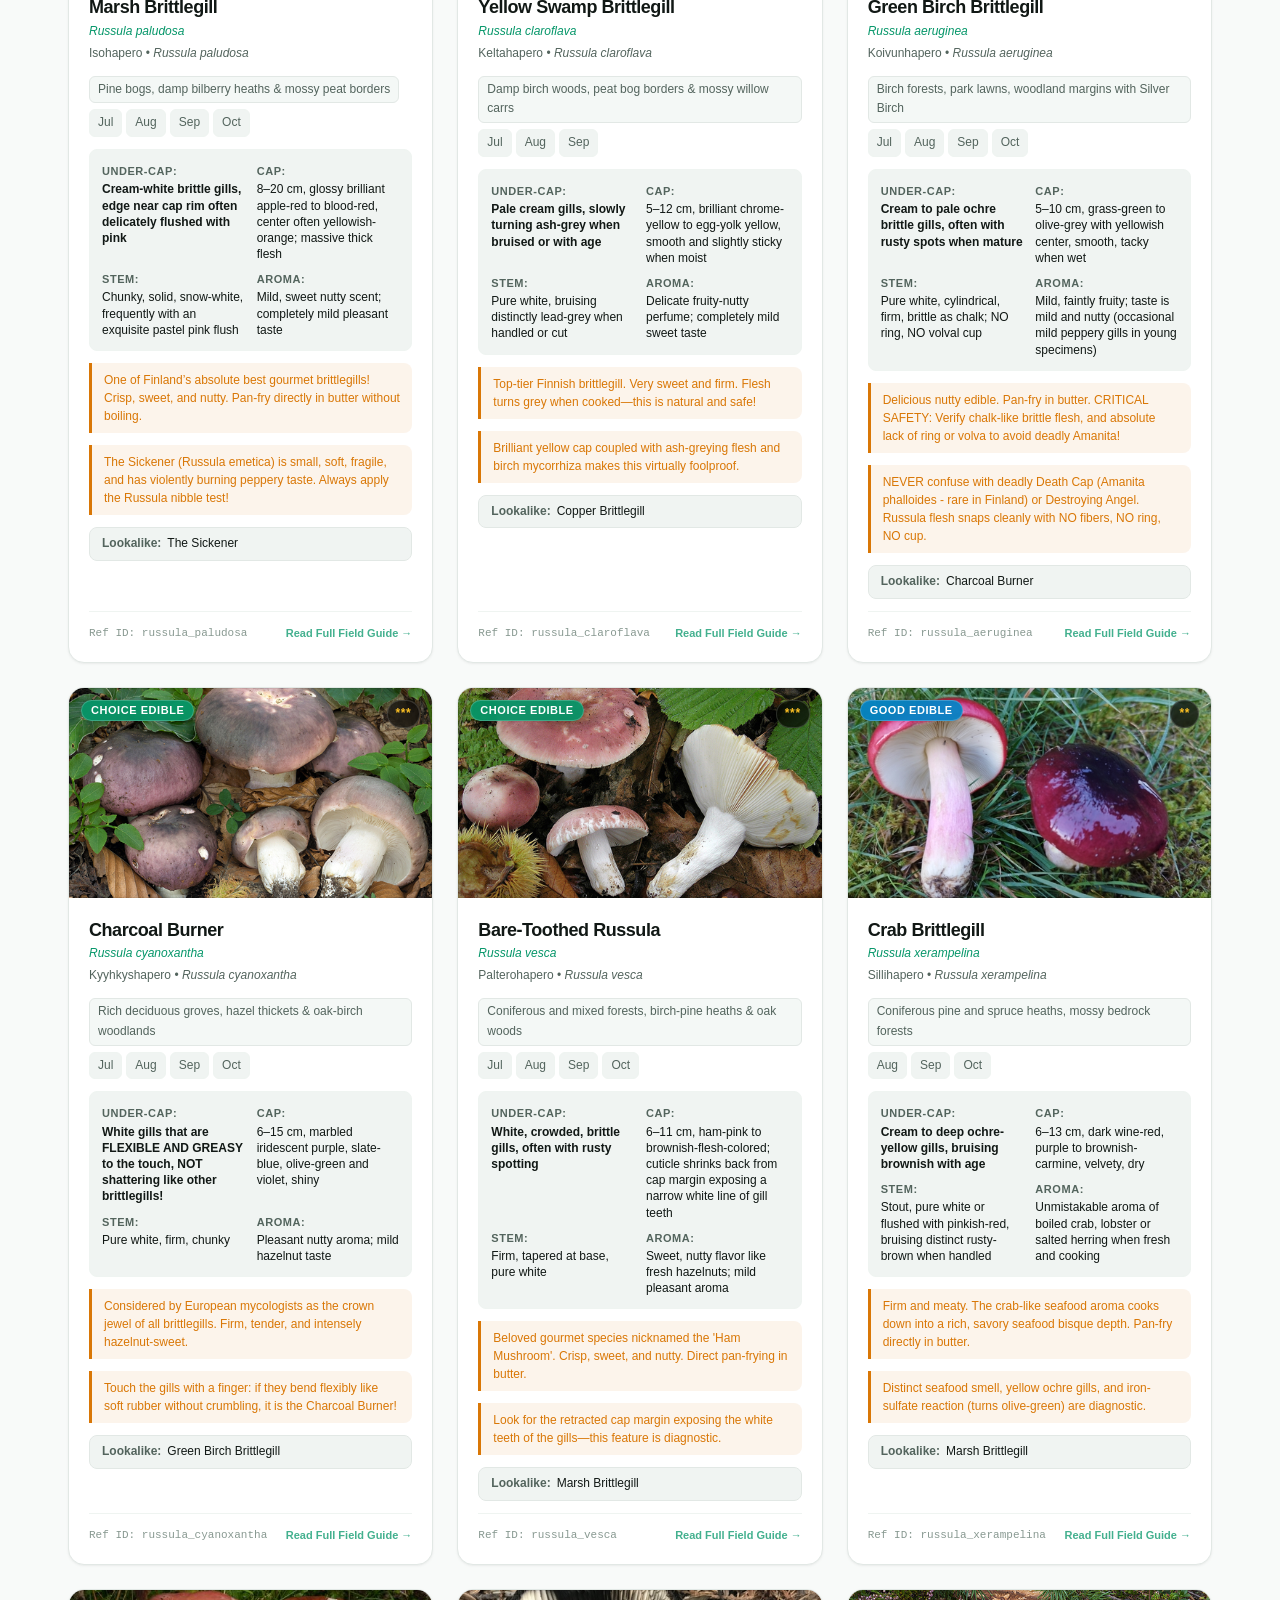
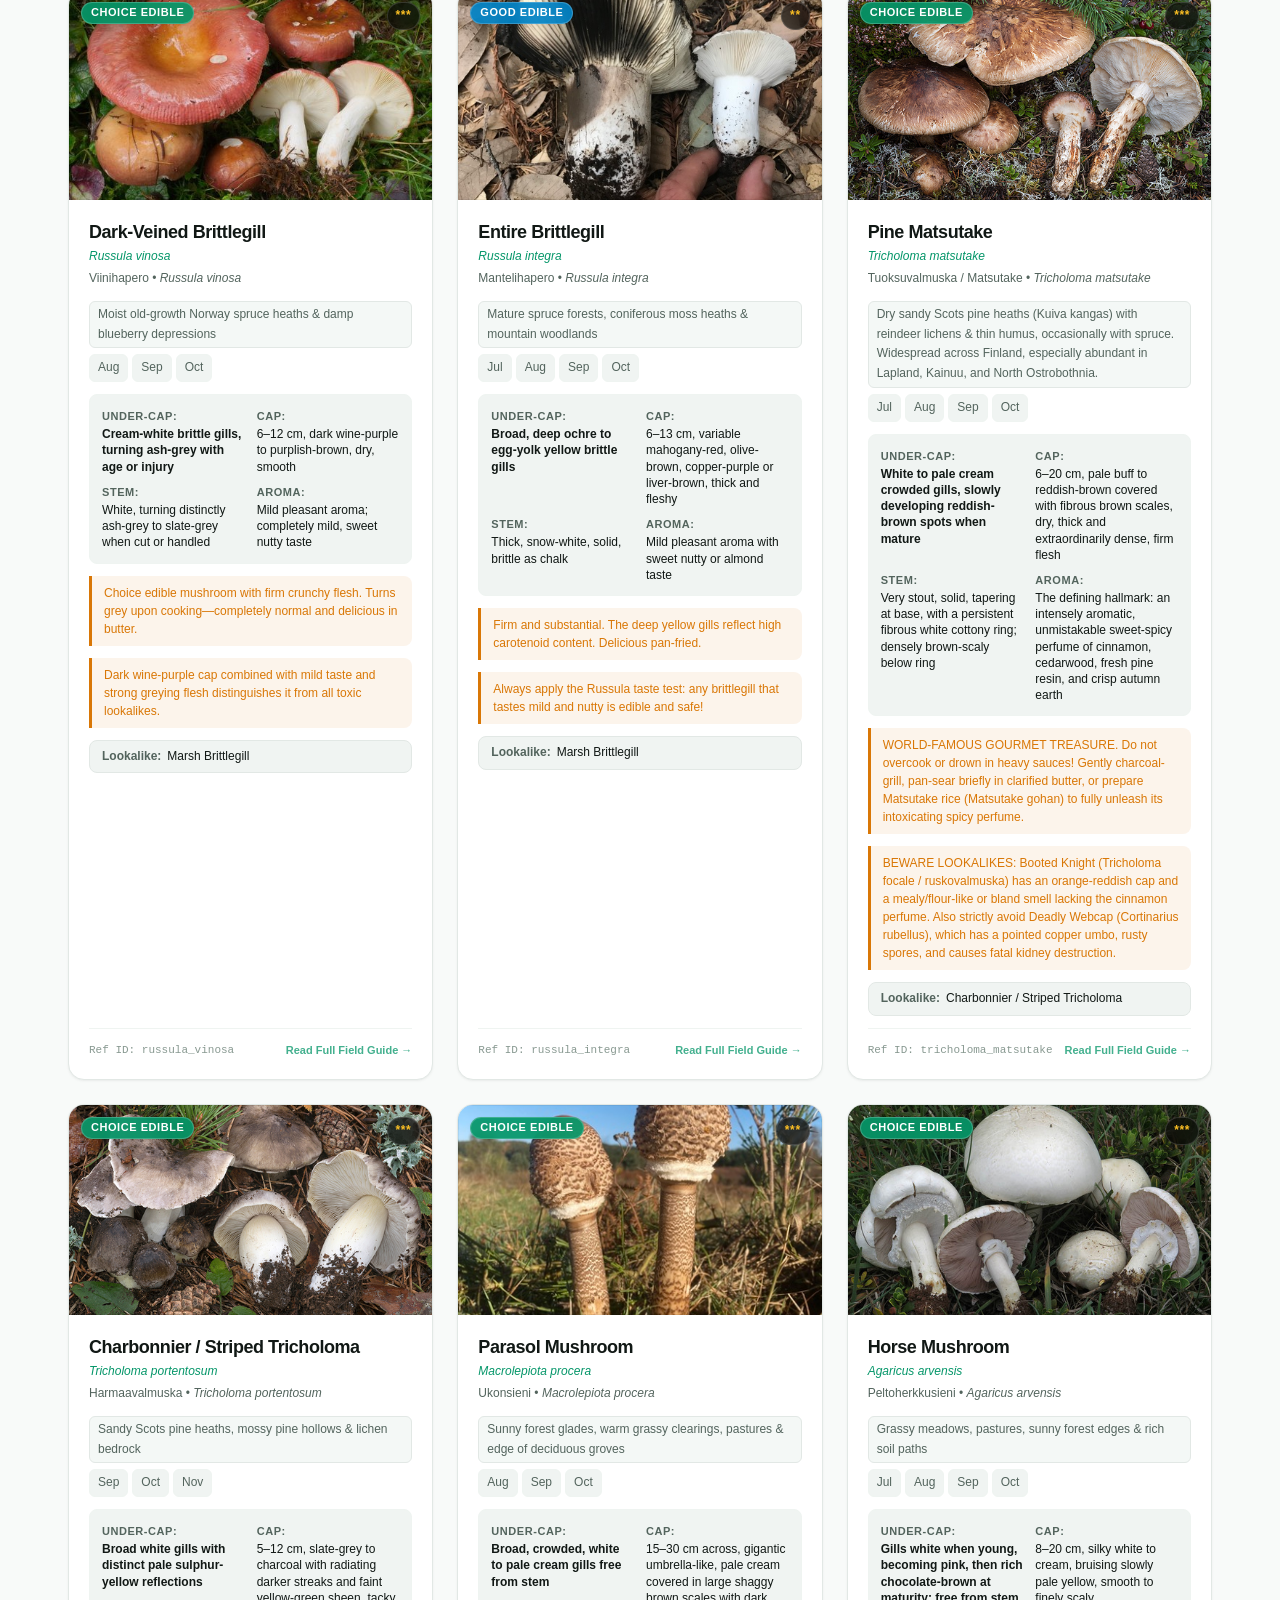
==== commit 2f812b3b: "Remove unnecessary emojis across catalog, navigation, and handbook tables" ====
--- a/index.html
+++ b/index.html
@@ -16,11 +16,12 @@
 </head>
 <body>
 
-  <!-- In-The-Wild Offline Mode Banner -->
-  <aside id="offline-status-banner" class="offline-status-banner" style="display: none;" role="status" aria-live="polite">
+  <!-- In-The-Wild  <!-- Offline Status Banner -->
+  <aside id="offline-status-banner" class="offline-status-banner" aria-live="polite" style="display: none;">
     <div class="offline-banner-content">
-      <span class="offline-icon">📡</span>
-      <span id="offline-banner-text">Offline Field Mode Active: All 50+ species monographs, 40+ recipes, visual comparators, and safety rules are running 100% off-grid from local cache.</span>
+      <span class="offline-icon"><svg width="14" height="14" viewBox="0 0 24 24" fill="none" stroke="currentColor" stroke-width="2" stroke-linecap="round" stroke-linejoin="round"><path d="M5 12.55a11 11 0 0 1 14.08 0"></path><path d="M1.42 9a16 16 0 0 1 21.16 0"></path><path d="M8.53 16.11a6 6 0 0 1 6.95 0"></path><line x1="12" y1="20" x2="12.01" y2="20"></line></svg></span>
+      <span id="offline-banner-text">Offline Field Mode: Running from local cache</span>
+      <button id="btn-open-forest-cache" class="offline-cache-btn">Cache</button>
     </div>
   </aside>
 
@@ -29,11 +30,11 @@
     <nav class="top-nav" aria-label="Site Navigation">
       <div class="brand-group">
         <a href="#/catalog" class="brand-badge">
-          <span class="brand-icon">🍄</span>
+          <span class="brand-icon"><svg width="18" height="18" viewBox="0 0 24 24" fill="none" stroke="currentColor" stroke-width="2" stroke-linecap="round" stroke-linejoin="round"><path d="M12 2C7 2 3 7 3 12c0 1.5 1.5 2 3 2h12c1.5 0 3-.5 3-2 0-5-4-10-9-10z"/><path d="M10 14v7a1 1 0 0 0 1 1h2a1 1 0 0 0 1-1v-7"/></svg></span>
           <span id="site-badge" class="brand-title">Helsinki Wild Mushroom Guide</span>
         </a>
         <button id="btn-forest-cache" class="forest-cache-pill" title="Offline Forest Cache Manager" aria-label="Forest Offline Cache">
-          <span class="cache-pill-icon">🌲</span>
+          <span class="cache-pill-icon"><svg width="12" height="12" viewBox="0 0 24 24" fill="none" stroke="currentColor" stroke-width="2.5" stroke-linecap="round" stroke-linejoin="round"><polyline points="20 6 9 17 4 12"></polyline></svg></span>
           <span id="forest-cache-label">Offline Ready</span>
         </button>
       </div>
@@ -42,10 +43,10 @@
         <!-- Emergency Calling Quick Actions -->
         <div class="emergency-dials">
           <a id="btn-call-poison" href="tel:0800147111" class="dial-pill poison" title="Finnish Poison Information Centre 24/7 (0800 147 111)">
-            📞 0800 147 111
+            0800 147 111
           </a>
           <a id="btn-call-112" href="tel:112" class="dial-pill emergency" title="General Emergency (112)">
-            🚨 112
+            112
           </a>
         </div>
 
@@ -65,7 +66,7 @@
         </div>
 
         <!-- Theme Toggle -->
-        <button id="theme-toggle-btn" class="theme-btn" title="Toggle Theme" aria-label="Toggle Theme">☀️</button>
+        <button id="theme-toggle-btn" class="theme-btn" title="Toggle Theme" aria-label="Toggle Theme"><svg width="15" height="15" viewBox="0 0 24 24" fill="none" stroke="currentColor" stroke-width="2" stroke-linecap="round" stroke-linejoin="round"><circle cx="12" cy="12" r="5"></circle><line x1="12" y1="1" x2="12" y2="3"></line><line x1="12" y1="21" x2="12" y2="23"></line><line x1="4.22" y1="4.22" x2="5.64" y2="5.64"></line><line x1="18.36" y1="18.36" x2="19.78" y2="19.78"></line><line x1="1" y1="12" x2="3" y2="12"></line><line x1="21" y1="12" x2="23" y2="12"></line><line x1="4.22" y1="19.78" x2="5.64" y2="18.36"></line><line x1="18.36" y1="5.64" x2="19.78" y2="4.22"></line></svg></button>
       </div>
     </nav>
 
@@ -89,12 +90,12 @@
       <div id="view-main">
         <!-- Navigation Tabs (Clean Minimalist Tab Bar) -->
         <nav class="nav-tabs" role="tablist">
-          <button id="tab-btn-catalog" class="tab-btn active" data-tab="catalog">🍄 Species (63)</button>
-          <button id="tab-btn-lookalikes" class="tab-btn" data-tab="lookalikes">⚖️ Lookalikes</button>
-          <button id="tab-btn-habitats" class="tab-btn" data-tab="habitats">🌲 Habitats & Seasons</button>
-          <button id="tab-btn-spots" class="tab-btn" data-tab="spots">🚌 Transit & Trails</button>
-          <button id="tab-btn-cooking" class="tab-btn" data-tab="cooking">🍳 Cooking & Recipes</button>
-          <button id="tab-btn-safety" class="tab-btn" data-tab="safety">🛡️ Safety & Rights</button>
+          <button id="tab-btn-catalog" class="tab-btn active" data-tab="catalog">Species (63)</button>
+          <button id="tab-btn-lookalikes" class="tab-btn" data-tab="lookalikes">Lookalikes</button>
+          <button id="tab-btn-habitats" class="tab-btn" data-tab="habitats">Habitats & Seasons</button>
+          <button id="tab-btn-spots" class="tab-btn" data-tab="spots">Transit & Trails</button>
+          <button id="tab-btn-cooking" class="tab-btn" data-tab="cooking">Cooking & Recipes</button>
+          <button id="tab-btn-safety" class="tab-btn" data-tab="safety">Safety & Rights</button>
         </nav>
 
         <!-- TAB 1: Mushroom Catalog & Master Index -->
@@ -102,16 +103,16 @@
           <!-- Curated Tier Switcher Pills -->
           <div class="view-mode-bar" id="catalog-view-mode-bar">
             <button class="view-mode-btn active" data-mode="grid" onclick="switchCatalogViewMode('grid', this)">
-              <span>🌟</span> <span id="label-view-grid">All 63 Species</span>
+              <span id="label-view-grid">All 63 Species</span>
             </button>
             <button class="view-mode-btn" data-mode="safe5" onclick="switchCatalogViewMode('safe5', this)">
-              <span>⭐</span> <span id="label-view-safe5">Safe Five</span>
+              <span id="label-view-safe5">Safe Five</span>
             </button>
             <button class="view-mode-btn" data-mode="intermediate" onclick="switchCatalogViewMode('intermediate', this)">
-              <span>🧺</span> <span id="label-view-intermediate">Intermediate</span>
+              <span id="label-view-intermediate">Intermediate</span>
             </button>
             <button class="view-mode-btn" data-mode="master" onclick="switchCatalogViewMode('master', this)">
-              <span>📚</span> <span id="label-view-master">Monographs</span>
+              <span id="label-view-master">Monographs</span>
             </button>
           </div>
 
@@ -121,7 +122,7 @@
           <!-- Search & Filters Panel -->
           <div id="catalog-controls-panel" class="controls-panel">
             <div class="search-box">
-              <span class="search-icon">🔍</span>
+              <span class="search-icon"><svg width="14" height="14" viewBox="0 0 24 24" fill="none" stroke="currentColor" stroke-width="2.2" stroke-linecap="round" stroke-linejoin="round"><circle cx="11" cy="11" r="8"></circle><line x1="21" y1="21" x2="16.65" y2="16.65"></line></svg></span>
               <input type="text" id="search-input" placeholder="Search by Finnish, Latin, English, Chinese, or traits (e.g. spines, pores)...">
               <button type="button" id="search-clear-btn" class="search-clear-btn" style="display: none;" onclick="clearCatalogSearch()" title="Clear search">✕</button>
             </div>
@@ -129,18 +130,18 @@
             <!-- Quick Access / Popular Highlights -->
             <div class="search-quick-tags" id="search-quick-tags">
               <span class="quick-tags-label" id="label-quick-tags">Popular:</span>
-              <button type="button" class="quick-tag-chip highlight" onclick="navigateToMushroom('tricholoma_matsutake')" title="Tuoksuvalmuska / 松茸 (松口蘑)">👑 松茸 Matsutake</button>
-              <button type="button" class="quick-tag-chip" onclick="navigateToMushroom('cantharellus_cibarius')" title="Kantarelli / 鸡油菌">🍄 Kantarelli</button>
-              <button type="button" class="quick-tag-chip" onclick="navigateToMushroom('boletus_edulis')" title="Herkkutatti / 美味牛肝菌">🌲 Herkkutatti</button>
-              <button type="button" class="quick-tag-chip" onclick="navigateToMushroom('craterellus_tubaeformis')" title="Suppilovahvero / 漏斗鸡油菌">🍂 Suppilovahvero</button>
-              <button type="button" class="quick-tag-chip" onclick="navigateToMushroom('craterellus_cornucopioides')" title="Mustatorvisieni / 黑号角菇">🖤 Mustatorvisieni</button>
-              <button type="button" class="quick-tag-chip" onclick="navigateToMushroom('amanita_virosa')" title="Valkokärpässieni / 白毒鹅膏" style="color: var(--danger);">⚠️ Valkokärpässieni</button>
+              <button type="button" class="quick-tag-chip highlight" onclick="navigateToMushroom('tricholoma_matsutake')" title="Tuoksuvalmuska / 松茸 (松口蘑)">松茸 Matsutake</button>
+              <button type="button" class="quick-tag-chip" onclick="navigateToMushroom('cantharellus_cibarius')" title="Kantarelli / 鸡油菌">Kantarelli</button>
+              <button type="button" class="quick-tag-chip" onclick="navigateToMushroom('boletus_edulis')" title="Herkkutatti / 美味牛肝菌">Herkkutatti</button>
+              <button type="button" class="quick-tag-chip" onclick="navigateToMushroom('craterellus_tubaeformis')" title="Suppilovahvero / 漏斗鸡油菌">Suppilovahvero</button>
+              <button type="button" class="quick-tag-chip" onclick="navigateToMushroom('craterellus_cornucopioides')" title="Mustatorvisieni / 黑号角菇">Mustatorvisieni</button>
+              <button type="button" class="quick-tag-chip" onclick="navigateToMushroom('amanita_virosa')" title="Valkokärpässieni / 白毒鹅膏" style="color: var(--danger);">Valkokärpässieni</button>
             </div>
 
             <!-- Filter Drawer Toggle Bar -->
             <div class="filters-toggle-bar">
               <button type="button" id="btn-toggle-filters" class="filters-toggle-btn" onclick="toggleCatalogFilters()">
-                <span class="filter-toggle-icon">⚙️</span>
+                <span class="filter-toggle-icon"><svg width="13" height="13" viewBox="0 0 24 24" fill="none" stroke="currentColor" stroke-width="2" stroke-linecap="round" stroke-linejoin="round"><line x1="4" y1="21" x2="4" y2="14"></line><line x1="4" y1="10" x2="4" y2="3"></line><line x1="12" y1="21" x2="12" y2="12"></line><line x1="12" y1="8" x2="12" y2="3"></line><line x1="20" y1="21" x2="20" y2="16"></line><line x1="20" y1="12" x2="20" y2="3"></line><line x1="1" y1="14" x2="7" y2="14"></line><line x1="9" y1="8" x2="15" y2="8"></line><line x1="17" y1="16" x2="23" y2="16"></line></svg></span>
                 <span id="label-more-filters">Filters ▾</span>
                 <span id="active-filters-badge" class="active-filters-badge" style="display: none;">0</span>
               </button>
@@ -248,11 +249,11 @@
     <footer class="site-footer">
       <h3 class="footer-ecosystem-title">Living Field Guides & Philosophy Ecosystem</h3>
       <ul class="footer-links">
-        <li>🌌 <a href="https://powerpig99.github.io/not-a-toe/" target="_blank" rel="noopener"><strong>Not a ToE (Author Blog)</strong> — First-person living philosophy & ontological clarity</a></li>
-        <li>🎣 <a href="https://powerpig99.github.io/fishing-in-finland/" target="_blank" rel="noopener"><strong>Fishing in Finland</strong> — Angling, lure fishing, regulations & spots</a></li>
-        <li>🌲 <a href="https://powerpig99.github.io/hunting-in-finland/" target="_blank" rel="noopener"><strong>Hunting in Finland</strong> — Game management, exams, public forests & clubs</a></li>
-        <li>🎹 <a href="https://powerpig99.github.io/adult-piano-guide/" target="_blank" rel="noopener"><strong>The Adult Piano Companion</strong> — Deliberate practice architectures</a></li>
-        <li>📑 <a href="overview.html"><strong>Documentation Overview</strong> — Architecture & Handbook Index</a></li>
+        <li><a href="https://powerpig99.github.io/not-a-toe/" target="_blank" rel="noopener"><strong>Not a ToE (Author Blog)</strong> — First-person living philosophy & ontological clarity</a></li>
+        <li><a href="https://powerpig99.github.io/fishing-in-finland/" target="_blank" rel="noopener"><strong>Fishing in Finland</strong> — Angling, lure fishing, regulations & spots</a></li>
+        <li><a href="https://powerpig99.github.io/hunting-in-finland/" target="_blank" rel="noopener"><strong>Hunting in Finland</strong> — Game management, exams, public forests & clubs</a></li>
+        <li><a href="https://powerpig99.github.io/adult-piano-guide/" target="_blank" rel="noopener"><strong>The Adult Piano Companion</strong> — Deliberate practice architectures</a></li>
+        <li><a href="overview.html"><strong>Documentation Overview</strong> — Architecture & Handbook Index</a></li>
       </ul>
       <div class="footer-meta">
         <p id="footer-note">Helsinki Mushroom Foraging Companion • Built for local biodiversity and safe foraging in Uusimaa.</p>
@@ -295,7 +296,7 @@
     <div class="forest-cache-modal-card">
       <div class="forest-cache-modal-header">
         <div>
-          <h3 id="cache-modal-title" style="margin: 0; font-size: 1.25rem; font-weight: 800; color: var(--accent);">🌲 Forest Offline Field Cache</h3>
+          <h3 id="cache-modal-title" style="margin: 0; font-size: 1.25rem; font-weight: 800; color: var(--accent);">Forest Offline Field Cache</h3>
           <p id="cache-modal-subtitle" style="margin: 0.25rem 0 0; font-size: 0.85rem; color: var(--muted);">Foraging with Zero Cellular Signal across Helsinki & Uusimaa</p>
         </div>
         <button id="btn-close-cache-modal" class="gallery-close-btn" aria-label="Close">✕</button>
@@ -324,10 +325,10 @@
           </div>
           <div class="cache-box-actions">
             <button id="btn-cache-all-photos" class="btn-cache-action primary">
-              <span id="btn-cache-all-photos-text">📥 Pre-cache All 215 Photos</span>
+              <span id="btn-cache-all-photos-text">Pre-cache All 215 Photos</span>
             </button>
             <button id="btn-clear-photos-cache" class="btn-cache-action secondary" style="display: none;">
-              <span id="btn-clear-photos-text">🗑️ Clear Photos</span>
+              <span id="btn-clear-photos-text">Clear Photos</span>
             </button>
           </div>
         </div>
--- a/styles.css
+++ b/styles.css
@@ -1,68 +1,189 @@
 /* ==========================================================================
    Helsinki Wild Mushroom Foraging Field Companion
-   Minimalist Nordic Editorial Design (between Not a ToE & Fishing in Finland)
+   Design System refactored in accordance with Refactoring UI (Adam Wathan & Steve Schoger)
    ========================================================================== */
 
 :root {
-  /* Dark Forest Theme (Default) */
-  --bg: #0d120f;
-  --fg: #f1f5f3;
-  --muted: color-mix(in srgb, var(--fg) 58%, transparent);
-  --rule: color-mix(in srgb, var(--fg) 14%, transparent);
-  --card-bg: color-mix(in srgb, var(--fg) 4%, transparent);
-  --card-hover: color-mix(in srgb, var(--fg) 7%, transparent);
-  --card-border: color-mix(in srgb, var(--fg) 11%, transparent);
-  
+  /* ------------------------------------------------------------------------
+     1. Spacing Scale (Refactoring UI Chapter 3: Layout & Spacing)
+     Consistent 4px/8px mathematical rhythm scale
+     ------------------------------------------------------------------------ */
+  --space-0-5: 0.125rem; /* 2px */
+  --space-1:   0.25rem;  /* 4px */
+  --space-1-5: 0.375rem; /* 6px */
+  --space-2:   0.5rem;   /* 8px */
+  --space-2-5: 0.625rem; /* 10px */
+  --space-3:   0.75rem;  /* 12px */
+  --space-4:   1rem;     /* 16px */
+  --space-5:   1.25rem;  /* 20px */
+  --space-6:   1.5rem;   /* 24px */
+  --space-8:   2rem;     /* 32px */
+  --space-10:  2.5rem;   /* 40px */
+  --space-12:  3rem;     /* 48px */
+  --space-16:  4rem;     /* 64px */
+
+  /* ------------------------------------------------------------------------
+     2. Typography & Modular Type Scale (Chapter 4: Designing Text)
+     ------------------------------------------------------------------------ */
+  --font-sans: -apple-system, BlinkMacSystemFont, "Segoe UI", Roboto, "Helvetica Neue", Arial, "PingFang SC", "Hiragino Sans GB", "Microsoft YaHei", sans-serif;
+  --font-serif: "Charter", "Bitstream Charter", "Sitka Text", Georgia, Cambria, "Times New Roman", serif;
+  --font-mono: ui-monospace, "SF Mono", Monaco, "Cascadia Code", "Roboto Mono", Consolas, monospace;
+
+  --text-2xs:  0.6875rem; /* 11px - Micro badges, tracked eyebrows */
+  --text-xs:   0.75rem;   /* 12px - Badges, captions */
+  --text-sm:   0.84375rem;/* 13.5px - Meta, secondary info */
+  --text-base: 0.9375rem; /* 15px - Primary body text */
+  --text-md:   1rem;      /* 16px - Controls, search inputs */
+  --text-lg:   1.125rem;  /* 18px - Subheads, card titles */
+  --text-xl:   1.25rem;   /* 20px - Section subheads */
+  --text-2xl:  1.5rem;    /* 24px - Section headers */
+  --text-3xl:  1.875rem;  /* 30px - Modal headers */
+  --text-4xl:  2.25rem;   /* 36px - Site hero title */
+
+  --leading-none:    1;
+  --leading-tight:   1.2;
+  --leading-snug:    1.375;
+  --leading-normal:  1.5;
+  --leading-relaxed: 1.65;
+  --leading-loose:   1.8;
+
+  --tracking-tight: -0.025em;
+  --tracking-normal: 0;
+  --tracking-wide:  0.025em;
+  --tracking-wider: 0.05em;
+
+  /* ------------------------------------------------------------------------
+     3. Radii Scale (Chapter 8: Finishing Touches)
+     ------------------------------------------------------------------------ */
+  --radius-xs:   4px;
+  --radius-sm:   6px;
+  --radius-md:   8px;
+  --radius-lg:   12px;
+  --radius-xl:   16px;
+  --radius-2xl:  20px;
+  --radius-full: 9999px;
+  --radius:      12px;
+
+  /* Max Measure Container */
+  --measure: 74rem;
+
+  /* ------------------------------------------------------------------------
+     4. Dark Forest Palette (Default Theme)
+     Deep obsidian-evergreen tones - eliminating muddy gray and harsh pitch black
+     ------------------------------------------------------------------------ */
+  --bg: #0c100e;
+  --bg-subtle: #111714;
+  --card-bg: #151d19;
+  --card-hover: #1c2621;
+  --card-active: #222f29;
+  --card-border: rgba(255, 255, 255, 0.08);
+  --card-border-hover: rgba(255, 255, 255, 0.16);
+
+  --rule: rgba(255, 255, 255, 0.09);
+  --rule-subtle: rgba(255, 255, 255, 0.05);
+
+  --fg: #f4f7f5;
+  --muted: #95a59c;
+  --faint: #64756c;
+
+  /* Forest Emerald Primary Brand */
   --accent: #10b981;
+  --accent-hover: #059669;
   --accent-soft: rgba(16, 185, 129, 0.12);
-  --accent-hover: #059669;
-
-  --danger: #ef4444;
-  --danger-soft: rgba(239, 68, 68, 0.12);
-  --danger-border: rgba(239, 68, 68, 0.35);
-
-  --warning: #f59e0b;
-  --warning-soft: rgba(245, 158, 11, 0.12);
-  --warning-border: rgba(245, 158, 11, 0.35);
-
-  --success: #10b981;
-  --success-soft: rgba(16, 185, 129, 0.12);
-
-  --measure: 72rem;
-  --font-serif: Georgia, Cambria, "Times New Roman", Times, serif;
-  --font-sans: -apple-system, BlinkMacSystemFont, "Segoe UI", Roboto, Helvetica, Arial, "PingFang SC", "Hiragino Sans GB", "Microsoft YaHei", sans-serif;
-  --font-mono: ui-monospace, "SF Mono", Monaco, Consolas, monospace;
+  --accent-border: rgba(16, 185, 129, 0.3);
+  --accent-focus: rgba(16, 185, 129, 0.35);
+
+  /* Danger / Deadly */
+  --danger: #f87171;
+  --danger-hover: #ef4444;
+  --danger-soft: rgba(248, 113, 113, 0.12);
+  --danger-border: rgba(248, 113, 113, 0.3);
+
+  /* Warning / Caution / Parboil */
+  --warning: #fbbf24;
+  --warning-hover: #f59e0b;
+  --warning-soft: rgba(251, 191, 36, 0.12);
+  --warning-border: rgba(251, 191, 36, 0.3);
+
+  /* Success / Choice */
+  --success: #34d399;
+  --success-soft: rgba(52, 211, 153, 0.12);
+  --success-border: rgba(52, 211, 153, 0.3);
+
+  /* Info / Blue */
+  --info: #38bdf8;
+  --info-soft: rgba(56, 189, 248, 0.12);
+  --info-border: rgba(56, 189, 248, 0.3);
+
+  /* Multi-layer Depth & Shadows in Dark Mode (Chapter 6: Creating Depth) */
+  --shadow-xs: 0 1px 2px 0 rgba(0, 0, 0, 0.4);
+  --shadow-sm: 0 1px 3px 0 rgba(0, 0, 0, 0.45), 0 1px 2px -1px rgba(0, 0, 0, 0.45);
+  --shadow-md: 0 4px 6px -1px rgba(0, 0, 0, 0.4), 0 2px 4px -2px rgba(0, 0, 0, 0.4);
+  --shadow-lg: 0 10px 15px -3px rgba(0, 0, 0, 0.45), 0 4px 6px -4px rgba(0, 0, 0, 0.45);
+  --shadow-xl: 0 20px 25px -5px rgba(0, 0, 0, 0.5), 0 8px 10px -6px rgba(0, 0, 0, 0.5);
+  --shadow-card: 0 1px 3px 0 rgba(0, 0, 0, 0.35), 0 0 0 1px rgba(255, 255, 255, 0.05);
+  --shadow-card-hover: 0 10px 22px -3px rgba(0, 0, 0, 0.5), 0 0 0 1px rgba(255, 255, 255, 0.12);
+  --shadow-glow: 0 0 15px rgba(16, 185, 129, 0.15);
+  --shadow: var(--shadow-card);
 }
 
 [data-theme="light"] {
-  --bg: #ffffff;
-  --fg: #141c16;
-  --muted: color-mix(in srgb, var(--fg) 55%, transparent);
-  --rule: color-mix(in srgb, var(--fg) 12%, transparent);
-  --card-bg: color-mix(in srgb, var(--fg) 2.5%, transparent);
-  --card-hover: color-mix(in srgb, var(--fg) 5%, transparent);
-  --card-border: color-mix(in srgb, var(--fg) 10%, transparent);
+  /* Crisp Nordic Daylight Palette */
+  --bg: #f8faf9;
+  --bg-subtle: #f0f4f2;
+  --card-bg: #ffffff;
+  --card-hover: #f4f8f6;
+  --card-active: #eaefec;
+  --card-border: #e2e8e5;
+  --card-border-hover: #cbd5d0;
+
+  --rule: #e5ebe8;
+  --rule-subtle: #eff4f1;
+
+  --fg: #111815;
+  --muted: #53645d;
+  --faint: #889991;
 
   --accent: #059669;
+  --accent-hover: #047857;
   --accent-soft: rgba(5, 150, 105, 0.08);
-  --accent-hover: #047857;
+  --accent-border: rgba(5, 150, 105, 0.25);
+  --accent-focus: rgba(5, 150, 105, 0.25);
 
   --danger: #dc2626;
+  --danger-hover: #b91c1c;
   --danger-soft: rgba(220, 38, 38, 0.08);
-  --danger-border: rgba(220, 38, 38, 0.3);
+  --danger-border: rgba(220, 38, 38, 0.25);
 
   --warning: #d97706;
+  --warning-hover: #b45309;
   --warning-soft: rgba(217, 119, 6, 0.08);
-  --warning-border: rgba(217, 119, 6, 0.3);
+  --warning-border: rgba(217, 119, 6, 0.25);
 
   --success: #059669;
   --success-soft: rgba(5, 150, 105, 0.08);
+  --success-border: rgba(5, 150, 105, 0.25);
+
+  --info: #0284c7;
+  --info-soft: rgba(2, 132, 199, 0.08);
+  --info-border: rgba(2, 132, 199, 0.25);
+
+  /* Multi-layer Soft Shadows in Light Mode */
+  --shadow-xs: 0 1px 2px 0 rgba(0, 0, 0, 0.04);
+  --shadow-sm: 0 1px 3px 0 rgba(0, 0, 0, 0.06), 0 1px 2px -1px rgba(0, 0, 0, 0.06);
+  --shadow-md: 0 4px 6px -1px rgba(0, 0, 0, 0.07), 0 2px 4px -2px rgba(0, 0, 0, 0.07);
+  --shadow-lg: 0 10px 15px -3px rgba(0, 0, 0, 0.08), 0 4px 6px -4px rgba(0, 0, 0, 0.08);
+  --shadow-xl: 0 20px 25px -5px rgba(0, 0, 0, 0.1), 0 8px 10px -6px rgba(0, 0, 0, 0.1);
+  --shadow-card: 0 1px 3px 0 rgba(0, 0, 0, 0.05), 0 1px 2px -1px rgba(0, 0, 0, 0.05);
+  --shadow-card-hover: 0 12px 24px -4px rgba(0, 0, 0, 0.09), 0 4px 8px -2px rgba(0, 0, 0, 0.05);
+  --shadow-glow: 0 0 15px rgba(5, 150, 105, 0.12);
+  --shadow: var(--shadow-card);
 }
 
 /* --------------------------------------------------------------------------
-   Reset & Base Typography
+   Reset & Base Typography (Chapter 4: Modern Clean Sans-Serif Stack)
    -------------------------------------------------------------------------- */
-* {
+*, *::before, *::after {
   box-sizing: border-box;
   margin: 0;
   padding: 0;
@@ -70,27 +191,42 @@
 
 html {
   scroll-behavior: smooth;
+  -webkit-text-size-adjust: 100%;
 }
 
 body {
   margin: 0;
-  font-family: var(--font-serif);
-  line-height: 1.75;
+  font-family: var(--font-sans);
+  font-size: var(--text-base);
+  line-height: var(--leading-relaxed);
   background-color: var(--bg);
   color: var(--fg);
   -webkit-font-smoothing: antialiased;
+  -moz-osx-font-smoothing: grayscale;
+  text-rendering: optimizeLegibility;
   transition: background-color 0.2s ease, color 0.2s ease;
+}
+
+h1, h2, h3, h4, h5, h6 {
+  font-family: var(--font-sans);
+  font-weight: 700;
+  line-height: var(--leading-tight);
+  color: var(--fg);
+  text-wrap: balance;
+  letter-spacing: var(--tracking-tight);
+}
+
+p, li, dd {
+  text-wrap: pretty;
 }
 
 a {
   color: var(--accent);
   text-decoration: none;
-  border-bottom: 1px dotted color-mix(in srgb, var(--accent) 45%, transparent);
-  transition: all 0.15s ease;
+  transition: color 0.15s ease, border-color 0.15s ease;
 }
 
 a:hover {
-  border-bottom: 1px solid var(--accent);
   color: var(--accent-hover);
 }
 
@@ -102,47 +238,57 @@
 
 button, input, select, textarea {
   font-family: inherit;
-}
-
-/* Main Container */
+  font-size: inherit;
+}
+
+button:focus-visible,
+input:focus-visible,
+select:focus-visible,
+a:focus-visible {
+  outline: none;
+  box-shadow: 0 0 0 3px var(--accent-focus);
+}
+
+/* Main Container Wrap */
 .wrap {
   width: min(100%, var(--measure));
   margin: 0 auto;
-  padding: 24px 20px 80px;
+  padding: var(--space-6) var(--space-5) var(--space-16);
 }
 
 /* --------------------------------------------------------------------------
-   Top Navigation (Brand Badge, Forest Offline Pill, Emergency & Language Switcher)
+   Top Navigation (Brand Badge, Forest Offline Pill, Emergency & Language)
    -------------------------------------------------------------------------- */
 .top-nav {
   display: flex;
   align-items: center;
   justify-content: space-between;
-  gap: 1rem;
-  padding-bottom: 1.25rem;
-  margin-bottom: 2rem;
+  gap: var(--space-4);
+  padding-bottom: var(--space-4);
+  margin-bottom: var(--space-6);
   border-bottom: 1px solid var(--rule);
-  font-family: var(--font-sans);
-  font-size: 0.88rem;
+  font-size: var(--text-sm);
   flex-wrap: wrap;
 }
 
 .brand-group {
   display: flex;
   align-items: center;
-  gap: 0.75rem;
+  gap: var(--space-3);
   flex-wrap: wrap;
 }
 
 .brand-badge {
   display: inline-flex;
   align-items: center;
-  gap: 0.45rem;
-  font-weight: 700;
-  font-size: 1.05rem;
+  gap: var(--space-2);
+  font-weight: 700;
+  font-size: var(--text-lg);
   color: var(--fg);
   text-decoration: none;
   border: none;
+  letter-spacing: var(--tracking-tight);
+  transition: color 0.15s ease;
 }
 
 .brand-badge:hover {
@@ -151,31 +297,34 @@
 }
 
 .brand-icon {
-  font-size: 1.25rem;
+  font-size: 1.35rem;
+  line-height: 1;
 }
 
 .brand-title {
-  letter-spacing: -0.01em;
+  letter-spacing: -0.015em;
 }
 
 .forest-cache-pill {
   display: inline-flex;
   align-items: center;
-  gap: 0.35rem;
-  padding: 4px 10px;
+  gap: var(--space-1-5);
+  padding: 4px 12px;
   background: var(--card-bg);
   border: 1px solid var(--card-border);
-  border-radius: 9999px;
-  font-size: 0.76rem;
+  border-radius: var(--radius-full);
+  font-size: var(--text-xs);
   font-weight: 600;
   color: var(--accent);
   cursor: pointer;
+  box-shadow: var(--shadow-xs);
   transition: all 0.15s ease;
 }
 
 .forest-cache-pill:hover {
   background: var(--accent-soft);
-  border-color: var(--accent);
+  border-color: var(--accent-border);
+  transform: translateY(-1px);
 }
 
 .cache-pill-icon {
@@ -185,26 +334,27 @@
 .top-controls {
   display: flex;
   align-items: center;
-  gap: 0.75rem;
+  gap: var(--space-3);
   flex-wrap: wrap;
 }
 
 .emergency-dials {
   display: flex;
   align-items: center;
-  gap: 0.45rem;
+  gap: var(--space-2);
 }
 
 .dial-pill {
   display: inline-flex;
   align-items: center;
-  gap: 0.35rem;
-  padding: 4px 10px;
-  border-radius: 9999px;
-  font-size: 0.78rem;
+  gap: var(--space-1);
+  padding: 5px 12px;
+  border-radius: var(--radius-full);
+  font-size: var(--text-xs);
   font-weight: 700;
   text-decoration: none;
   border: 1px solid transparent;
+  box-shadow: var(--shadow-xs);
   transition: all 0.15s ease;
   white-space: nowrap;
 }
@@ -212,39 +362,41 @@
 .dial-pill.poison {
   background: var(--accent-soft);
   color: var(--accent);
-  border-color: color-mix(in srgb, var(--accent) 30%, transparent);
+  border-color: var(--accent-border);
 }
 
 .dial-pill.poison:hover {
-  background: color-mix(in srgb, var(--accent) 22%, transparent);
-  border-color: var(--accent);
+  background: var(--accent);
+  color: #ffffff;
+  transform: translateY(-1px);
 }
 
 .dial-pill.emergency {
   background: var(--danger-soft);
   color: var(--danger);
-  border-color: color-mix(in srgb, var(--danger) 30%, transparent);
+  border-color: var(--danger-border);
 }
 
 .dial-pill.emergency:hover {
-  background: color-mix(in srgb, var(--danger) 22%, transparent);
-  border-color: var(--danger);
+  background: var(--danger);
+  color: #ffffff;
+  transform: translateY(-1px);
 }
 
 .lang-switcher-wrapper {
   display: inline-flex;
   align-items: center;
-  gap: 4px;
+  gap: var(--space-1);
 }
 
 .compare-toggle-btn {
   background: var(--card-bg);
   border: 1px solid var(--card-border);
   color: var(--muted);
-  width: 24px;
-  height: 24px;
-  border-radius: 50%;
-  font-size: 0.78rem;
+  width: 26px;
+  height: 26px;
+  border-radius: var(--radius-full);
+  font-size: var(--text-xs);
   font-weight: 700;
   cursor: pointer;
   display: inline-flex;
@@ -267,9 +419,9 @@
 
 .lang-row {
   display: inline-flex;
-  background: var(--card-bg);
-  border: 1px solid var(--card-border);
-  border-radius: 20px;
+  background: var(--bg-subtle);
+  border: 1px solid var(--card-border);
+  border-radius: var(--radius-full);
   padding: 2px;
   gap: 2px;
 }
@@ -277,19 +429,18 @@
 .lang-btn {
   background: none;
   border: none;
-  padding: 3px 8px;
-  font-size: 0.75rem;
-  font-family: var(--font-sans);
-  font-weight: 500;
+  padding: 4px 10px;
+  font-size: var(--text-xs);
+  font-weight: 600;
   color: var(--muted);
   cursor: pointer;
-  border-radius: 14px;
+  border-radius: var(--radius-full);
   transition: all 0.15s ease;
   display: inline-flex;
   align-items: center;
   justify-content: center;
   gap: 3px;
-  min-width: 44px;
+  min-width: 42px;
   line-height: 1.2;
 }
 
@@ -298,19 +449,21 @@
 }
 
 .lang-btn.active {
-  background: var(--fg);
-  color: var(--bg);
-  font-weight: 700;
+  background: var(--card-bg);
+  color: var(--fg);
+  font-weight: 700;
+  box-shadow: var(--shadow-xs);
+  border: 1px solid var(--card-border);
 }
 
 .lang-btn.secondary-btn.active-secondary {
-  background: color-mix(in srgb, var(--fg) 25%, transparent);
-  color: var(--fg);
-  font-weight: 600;
+  background: var(--accent-soft);
+  color: var(--accent);
+  font-weight: 700;
 }
 
 .lang-btn.disabled-lang {
-  opacity: 0.25;
+  opacity: 0.3;
   cursor: not-allowed;
 }
 
@@ -318,81 +471,83 @@
   background: var(--card-bg);
   border: 1px solid var(--card-border);
   color: var(--muted);
-  width: 32px;
-  height: 32px;
-  border-radius: 50%;
+  width: 34px;
+  height: 34px;
+  border-radius: var(--radius-full);
   display: inline-flex;
   align-items: center;
   justify-content: center;
   cursor: pointer;
-  font-size: 0.9rem;
+  font-size: 0.95rem;
+  box-shadow: var(--shadow-xs);
   transition: all 0.15s ease;
 }
 
 .theme-btn:hover {
   color: var(--fg);
-  border-color: var(--rule);
+  border-color: var(--accent);
+  transform: translateY(-1px);
 }
 
 /* --------------------------------------------------------------------------
-   Site Header & Living Philosophy Grounding Quote (Minimalist Refinement)
+   Site Header & Editorial Grounding Quote (Refactoring UI: Clear Hierarchy)
    -------------------------------------------------------------------------- */
 .site-header {
-  margin-bottom: 2rem;
+  margin-bottom: var(--space-6);
 }
 
 .site-title {
-  font-family: var(--font-serif);
-  font-size: 2.1rem;
-  font-weight: 700;
-  line-height: 1.2;
-  margin: 0 0 0.5rem 0;
-  letter-spacing: -0.015em;
+  font-size: var(--text-4xl);
+  font-weight: 800;
+  line-height: 1.15;
+  margin: 0 0 var(--space-2) 0;
+  letter-spacing: -0.03em;
   color: var(--fg);
 }
 
 .site-subtitle {
-  font-size: 0.98rem;
-  color: var(--muted);
-  margin: 0 0 0.85rem 0;
-  line-height: 1.6;
-  max-width: 56rem;
+  font-size: var(--text-base);
+  color: var(--muted);
+  margin: 0 0 var(--space-3) 0;
+  line-height: var(--leading-relaxed);
+  max-width: 48rem;
 }
 
 .ground-quote {
   font-family: var(--font-serif);
   font-style: italic;
-  padding: 0.35rem 0 0.35rem 0.85rem;
-  margin: 0.75rem 0 1.5rem;
-  border-left: 2px solid color-mix(in srgb, var(--accent) 45%, transparent);
-  font-size: 0.9rem;
-  color: var(--muted);
-  line-height: 1.55;
+  padding: var(--space-2-5) var(--space-4);
+  margin: var(--space-3) 0 var(--space-6);
+  border-left: 3px solid var(--accent);
+  background: linear-gradient(to right, var(--accent-soft), transparent 85%);
+  border-radius: 0 var(--radius-md) var(--radius-md) 0;
+  font-size: var(--text-sm);
+  color: var(--muted);
+  line-height: var(--leading-relaxed);
 }
 
 .ground-quote a {
   font-style: normal;
-  font-size: 0.8rem;
+  font-size: var(--text-xs);
   font-family: var(--font-sans);
   display: inline-block;
-  margin-left: 0.5rem;
+  margin-left: var(--space-2);
   font-weight: 600;
   color: var(--accent);
-  border-bottom: 1px dotted color-mix(in srgb, var(--accent) 40%, transparent);
+  border-bottom: 1px dotted var(--accent-border);
 }
 
 .ground-quote a:hover {
-  border-bottom: 1px solid var(--accent);
+  border-bottom-style: solid;
 }
 
 /* Offline In-The-Wild Status Banner */
 .offline-status-banner {
   background: var(--accent-soft);
-  border-bottom: 1px solid color-mix(in srgb, var(--accent) 35%, transparent);
-  color: var(--fg);
-  font-family: var(--font-sans);
-  font-size: 0.85rem;
-  padding: 0.5rem 1rem;
+  border-bottom: 1px solid var(--accent-border);
+  color: var(--fg);
+  font-size: var(--text-sm);
+  padding: var(--space-2) var(--space-4);
   text-align: center;
 }
 
@@ -402,72 +557,76 @@
   display: flex;
   align-items: center;
   justify-content: center;
-  gap: 0.5rem;
+  gap: var(--space-2);
 }
 
 /* --------------------------------------------------------------------------
-   Navigation Tabs (6 Canonical Integrated Sections)
+   Navigation Tabs (Segmented Control Layout - Finishing Touches)
    -------------------------------------------------------------------------- */
 .nav-tabs {
   display: flex;
-  gap: 0.4rem;
-  border-bottom: 1px solid var(--rule);
-  margin-bottom: 2rem;
+  gap: var(--space-1);
+  background: var(--bg-subtle);
+  border: 1px solid var(--card-border);
+  padding: var(--space-1);
+  border-radius: var(--radius-xl);
+  margin-bottom: var(--space-6);
   overflow-x: auto;
-  padding-bottom: 0.5rem;
-  scrollbar-width: thin;
+  scrollbar-width: none;
+}
+
+.nav-tabs::-webkit-scrollbar {
+  display: none;
 }
 
 .tab-btn {
   background: none;
   border: 1px solid transparent;
-  padding: 0.55rem 1rem;
-  font-size: 0.92rem;
-  font-family: var(--font-sans);
+  padding: var(--space-2) var(--space-4);
+  font-size: var(--text-sm);
   font-weight: 600;
   color: var(--muted);
   cursor: pointer;
-  border-radius: 20px;
+  border-radius: var(--radius-lg);
   transition: all 0.15s ease;
   white-space: nowrap;
 }
 
 .tab-btn:hover {
   color: var(--fg);
-  background: var(--card-bg);
+  background: var(--card-hover);
 }
 
 .tab-btn.active {
   color: var(--fg);
   background: var(--card-bg);
   border-color: var(--card-border);
-  box-shadow: 0 1px 3px rgba(0, 0, 0, 0.1);
+  box-shadow: var(--shadow-sm);
+  font-weight: 700;
 }
 
 /* --------------------------------------------------------------------------
    Curated Tier Switcher & Banner (Tab 1: Species Catalog)
    -------------------------------------------------------------------------- */
 .view-mode-bar {
-  display: flex;
-  gap: 0.5rem;
-  flex-wrap: wrap;
-  margin-bottom: 1.5rem;
-  background: var(--card-bg);
-  padding: 0.4rem;
-  border-radius: 24px;
+  display: inline-flex;
+  gap: var(--space-1);
+  margin-bottom: var(--space-5);
+  background: var(--bg-subtle);
+  padding: 3px;
+  border-radius: var(--radius-full);
   border: 1px solid var(--card-border);
 }
 
 .view-mode-btn {
   display: inline-flex;
   align-items: center;
-  gap: 0.45rem;
-  padding: 0.45rem 1rem;
+  gap: var(--space-1-5);
+  padding: 6px 14px;
   border: 1px solid transparent;
   background: none;
-  border-radius: 20px;
-  font-size: 0.85rem;
-  font-family: var(--font-sans);
+  border-radius: var(--radius-full);
+  font-size: var(--text-xs);
   font-weight: 600;
   color: var(--muted);
   cursor: pointer;
@@ -479,18 +638,21 @@
 }
 
 .view-mode-btn.active {
-  background: var(--fg);
-  color: var(--bg);
-  font-weight: 700;
+  background: var(--card-bg);
+  color: var(--fg);
+  border-color: var(--card-border);
+  font-weight: 700;
+  box-shadow: var(--shadow-xs);
 }
 
 .tier-intro-banner {
   background: var(--card-bg);
   border: 1px solid var(--card-border);
   border-left: 4px solid var(--accent);
-  border-radius: 8px;
-  padding: 1.25rem 1.5rem;
-  margin-bottom: 1.75rem;
+  border-radius: var(--radius-lg);
+  padding: var(--space-5) var(--space-6);
+  margin-bottom: var(--space-6);
+  box-shadow: var(--shadow-card);
   transition: all 0.2s ease;
 }
 
@@ -499,97 +661,271 @@
 }
 
 .tier-intro-header {
-  margin-bottom: 0.75rem;
+  margin-bottom: var(--space-3);
 }
 
 .tier-badge-row {
   display: flex;
   align-items: center;
-  gap: 0.5rem;
-  margin-bottom: 0.35rem;
+  gap: var(--space-2);
+  margin-bottom: var(--space-1);
 }
 
 .tier-badge {
-  font-family: var(--font-sans);
-  font-size: 0.75rem;
+  font-size: var(--text-2xs);
   font-weight: 700;
   text-transform: uppercase;
-  letter-spacing: 0.05em;
-  padding: 2px 8px;
-  border-radius: 9999px;
+  letter-spacing: var(--tracking-wider);
+  padding: 3px 10px;
+  border-radius: var(--radius-full);
   background: var(--accent-soft);
   color: var(--accent);
+  border: 1px solid var(--accent-border);
 }
 
 .tier-badge.warning {
   background: var(--warning-soft);
   color: var(--warning);
+  border-color: var(--warning-border);
 }
 
 .tier-count {
-  font-family: var(--font-sans);
-  font-size: 0.75rem;
+  font-size: var(--text-xs);
   color: var(--muted);
 }
 
 .tier-intro-title {
-  font-family: var(--font-serif);
-  font-size: 1.35rem;
+  font-size: var(--text-2xl);
   font-weight: 700;
   margin: 0;
   color: var(--fg);
 }
 
 .tier-intro-subtitle {
-  font-size: 0.95rem;
-  color: var(--muted);
-  margin-top: 0.2rem;
+  font-size: var(--text-sm);
+  color: var(--muted);
+  margin-top: var(--space-1);
 }
 
 .tier-intro-desc {
-  font-size: 0.95rem;
-  color: var(--fg);
-  line-height: 1.6;
-  margin-bottom: 1rem;
+  font-size: var(--text-base);
+  color: var(--fg);
+  line-height: var(--leading-relaxed);
+  margin-bottom: var(--space-4);
 }
 
 .tier-features-bar {
   display: flex;
   flex-wrap: wrap;
-  gap: 0.5rem;
-  margin-bottom: 1.25rem;
+  gap: var(--space-2);
+  margin-bottom: var(--space-4);
 }
 
 .tier-feature-pill {
-  font-family: var(--font-sans);
-  font-size: 0.8rem;
-  padding: 3px 10px;
-  border-radius: 16px;
-  background: color-mix(in srgb, var(--fg) 5%, transparent);
-  border: 1px solid var(--rule);
-  color: var(--muted);
+  font-size: var(--text-xs);
+  padding: 4px 12px;
+  border-radius: var(--radius-full);
+  background: var(--bg-subtle);
+  border: 1px solid var(--card-border);
+  color: var(--muted);
+  font-weight: 500;
+}
+
+.tier-video-card {
+  display: flex;
+  gap: var(--space-4);
+  background: var(--bg-subtle);
+  border: 1px solid var(--card-border);
+  border-radius: var(--radius-lg);
+  padding: var(--space-4);
+  margin-bottom: var(--space-4);
+  align-items: stretch;
+}
+
+@media (max-width: 680px) {
+  .tier-video-card {
+    flex-direction: column;
+  }
+}
+
+.tier-video-thumb-link {
+  position: relative;
+  width: 190px;
+  min-width: 190px;
+  height: 118px;
+  border-radius: var(--radius-md);
+  overflow: hidden;
+  background: #000000;
+  display: block;
+  text-decoration: none;
+  box-shadow: var(--shadow-sm);
+}
+
+@media (max-width: 680px) {
+  .tier-video-thumb-link {
+    width: 100%;
+    min-width: 100%;
+    height: 160px;
+  }
+}
+
+.tier-video-thumb {
+  width: 100%;
+  height: 100%;
+  object-fit: cover;
+  opacity: 0.9;
+  transition: transform 0.25s ease, opacity 0.2s ease;
+}
+
+.tier-video-thumb-link:hover .tier-video-thumb {
+  transform: scale(1.04);
+  opacity: 1;
+}
+
+.tier-video-play-btn {
+  position: absolute;
+  top: 50%;
+  left: 50%;
+  transform: translate(-50%, -50%);
+  width: 40px;
+  height: 40px;
+  background: rgba(220, 38, 38, 0.92);
+  color: #ffffff;
+  border-radius: var(--radius-full);
+  display: flex;
+  align-items: center;
+  justify-content: center;
+  box-shadow: var(--shadow-md);
+  transition: transform 0.15s ease, background-color 0.15s ease;
+}
+
+.tier-video-thumb-link:hover .tier-video-play-btn {
+  transform: translate(-50%, -50%) scale(1.1);
+  background: #dc2626;
+}
+
+.tier-video-duration {
+  position: absolute;
+  bottom: 6px;
+  right: 6px;
+  background: rgba(0, 0, 0, 0.8);
+  color: #ffffff;
+  font-size: var(--text-2xs);
+  font-weight: 600;
+  padding: 2px 6px;
+  border-radius: var(--radius-xs);
+  backdrop-filter: blur(4px);
+}
+
+.tier-video-info {
+  display: flex;
+  flex-direction: column;
+  justify-content: space-between;
+  flex-grow: 1;
+}
+
+.tier-video-badge-row {
+  display: flex;
+  justify-content: space-between;
+  align-items: center;
+  gap: var(--space-2);
+  flex-wrap: wrap;
+  margin-bottom: var(--space-1);
+}
+
+.tier-video-badge {
+  display: inline-flex;
+  align-items: center;
+  gap: var(--space-1);
+  font-size: var(--text-2xs);
+  font-weight: 700;
+  color: var(--accent);
+  background: var(--accent-soft);
+  border: 1px solid var(--accent-border);
+  padding: 2px 8px;
+  border-radius: var(--radius-full);
+}
+
+.tier-channel-link {
+  font-size: var(--text-xs);
+  color: var(--muted);
+  text-decoration: none;
+}
+
+.tier-channel-link:hover {
+  color: var(--accent);
+  text-decoration: underline;
+}
+
+.tier-video-title {
+  font-size: var(--text-base);
+  font-weight: 700;
+  margin: 0 0 var(--space-1) 0;
+  line-height: var(--leading-snug);
+}
+
+.tier-video-title a {
+  color: var(--fg);
+  text-decoration: none;
+}
+
+.tier-video-title a:hover {
+  color: var(--accent);
+}
+
+.tier-video-desc {
+  font-size: var(--text-sm);
+  color: var(--muted);
+  line-height: var(--leading-normal);
+  margin: 0 0 var(--space-3) 0;
+}
+
+.tier-video-actions {
+  display: flex;
+  align-items: center;
+  gap: var(--space-2);
+  flex-wrap: wrap;
+}
+
+.tier-channel-btn {
+  display: inline-flex;
+  align-items: center;
+  padding: 4px 12px;
+  font-size: var(--text-xs);
+  font-weight: 600;
+  color: var(--muted);
+  background: var(--card-bg);
+  border: 1px solid var(--card-border);
+  border-radius: var(--radius-full);
+  text-decoration: none;
+  transition: all 0.15s ease;
+}
+
+.tier-channel-btn:hover {
+  color: var(--fg);
+  border-color: var(--card-border-hover);
 }
 
 .tier-actions-bar {
   display: flex;
   align-items: center;
-  gap: 0.75rem;
+  gap: var(--space-3);
   flex-wrap: wrap;
 }
 
 .tier-action-btn {
   display: inline-flex;
   align-items: center;
-  gap: 0.4rem;
-  padding: 0.45rem 1rem;
-  border-radius: 20px;
-  font-family: var(--font-sans);
-  font-size: 0.85rem;
+  gap: var(--space-1-5);
+  padding: 6px 16px;
+  border-radius: var(--radius-full);
+  font-size: var(--text-sm);
   font-weight: 600;
   background: var(--accent);
   color: #ffffff;
   border: none;
   cursor: pointer;
+  box-shadow: var(--shadow-sm);
   transition: all 0.15s ease;
 }
 
@@ -606,64 +942,67 @@
 
 .tier-action-btn.secondary:hover {
   background: var(--card-hover);
-  border-color: var(--rule);
+  border-color: var(--card-border-hover);
 }
 
 /* --------------------------------------------------------------------------
-   Search & Filter Controls Panel
+   Search & Filter Controls Panel (Refactoring UI: Breathable Spacing & Hierarchy)
    -------------------------------------------------------------------------- */
 .controls-panel {
   background: var(--card-bg);
   border: 1px solid var(--card-border);
-  border-radius: 8px;
-  padding: 1.25rem;
-  margin-bottom: 2rem;
-  font-family: var(--font-sans);
+  border-radius: var(--radius-xl);
+  padding: var(--space-5);
+  margin-bottom: var(--space-6);
+  box-shadow: var(--shadow-card);
 }
 
 .search-box {
   position: relative;
-  margin-bottom: 1rem;
+  margin-bottom: var(--space-4);
 }
 
 .search-icon {
   position: absolute;
-  left: 0.9rem;
+  left: var(--space-4);
   top: 50%;
   transform: translateY(-50%);
   color: var(--muted);
-  font-size: 1rem;
+  font-size: 1.05rem;
+  pointer-events: none;
 }
 
 .search-box input {
   width: 100%;
-  padding: 0.65rem 1rem 0.65rem 2.5rem;
-  background: var(--bg);
-  border: 1px solid var(--rule);
-  border-radius: 6px;
-  color: var(--fg);
-  font-size: 0.92rem;
+  padding: var(--space-3) var(--space-8) var(--space-3) 2.75rem;
+  background: var(--bg-subtle);
+  border: 1px solid var(--card-border);
+  border-radius: var(--radius-lg);
+  color: var(--fg);
+  font-size: var(--text-base);
   outline: none;
-  transition: border-color 0.15s ease;
+  transition: all 0.15s ease;
 }
 
 .search-box input:focus {
   border-color: var(--accent);
+  background: var(--card-bg);
+  box-shadow: 0 0 0 3px var(--accent-focus);
 }
 
 .search-clear-btn {
   position: absolute;
-  right: 0.85rem;
+  right: var(--space-3);
   top: 50%;
   transform: translateY(-50%);
   background: none;
   border: none;
   color: var(--muted);
   cursor: pointer;
-  font-size: 0.88rem;
-  padding: 0.2rem;
+  font-size: var(--text-sm);
+  padding: var(--space-1);
   line-height: 1;
-  border-radius: 50%;
+  border-radius: var(--radius-full);
   transition: color 0.15s ease;
 }
 
@@ -671,112 +1010,37 @@
   color: var(--fg);
 }
 
-.filters-toggle-bar {
-  display: flex;
-  align-items: center;
-  justify-content: space-between;
-  margin-top: 0.65rem;
-  padding-top: 0.65rem;
-  border-top: 1px solid var(--rule);
-}
-
-.filters-toggle-btn {
+.search-quick-tags {
+  display: flex;
+  flex-wrap: wrap;
+  align-items: center;
+  gap: var(--space-1-5);
+  margin-top: -0.25rem;
+  margin-bottom: var(--space-4);
+  font-size: var(--text-xs);
+}
+
+.quick-tags-label {
+  color: var(--muted);
+  font-size: var(--text-2xs);
+  font-weight: 700;
+  text-transform: uppercase;
+  letter-spacing: var(--tracking-wider);
+  margin-right: var(--space-1);
+}
+
+.quick-tag-chip {
   display: inline-flex;
   align-items: center;
-  gap: 0.4rem;
-  padding: 0.3rem 0.75rem;
-  background: var(--card-bg);
-  border: 1px solid var(--card-border);
-  border-radius: 9999px;
-  font-size: 0.78rem;
-  font-weight: 600;
-  color: var(--muted);
+  gap: var(--space-1);
+  padding: 4px 10px;
+  background: var(--bg-subtle);
+  border: 1px solid var(--card-border);
+  border-radius: var(--radius-full);
+  font-size: var(--text-xs);
+  color: var(--fg);
   cursor: pointer;
   transition: all 0.15s ease;
-}
-
-.filters-toggle-btn:hover {
-  color: var(--fg);
-  border-color: var(--accent);
-}
-
-.filters-toggle-btn.has-active {
-  background: var(--accent-soft);
-  border-color: var(--accent);
-  color: var(--accent);
-}
-
-.active-filters-badge {
-  display: inline-flex;
-  align-items: center;
-  justify-content: center;
-  min-width: 17px;
-  height: 17px;
-  border-radius: 9999px;
-  background: var(--accent);
-  color: var(--bg);
-  font-size: 0.68rem;
-  font-weight: 700;
-  padding: 0 4px;
-  line-height: 1;
-}
-
-.filters-reset-btn {
-  background: none;
-  border: none;
-  font-size: 0.76rem;
-  color: var(--muted);
-  cursor: pointer;
-  text-decoration: underline;
-  padding: 0.2rem 0.5rem;
-  transition: color 0.15s ease;
-}
-
-.filters-reset-btn:hover {
-  color: var(--danger);
-}
-
-.catalog-filter-drawer {
-  margin-top: 0.85rem;
-  padding-top: 0.85rem;
-  border-top: 1px dashed var(--rule);
-  display: flex;
-  flex-direction: column;
-  gap: 0.85rem;
-}
-
-.search-quick-tags {
-  display: flex;
-  flex-wrap: wrap;
-  align-items: center;
-  gap: 0.4rem;
-  margin-top: -0.35rem;
-  margin-bottom: 1.1rem;
-  font-size: 0.82rem;
-}
-
-.quick-tags-label {
-  color: var(--muted);
-  font-size: 0.76rem;
-  font-weight: 700;
-  text-transform: uppercase;
-  letter-spacing: 0.04em;
-  margin-right: 0.25rem;
-}
-
-.quick-tag-chip {
-  display: inline-flex;
-  align-items: center;
-  gap: 0.3rem;
-  padding: 0.25rem 0.65rem;
-  background: var(--card-bg);
-  border: 1px solid var(--rule);
-  border-radius: 9999px;
-  font-size: 0.8rem;
-  color: var(--fg);
-  cursor: pointer;
-  transition: all 0.15s ease;
-  font-family: inherit;
   line-height: 1.2;
 }
 
@@ -788,56 +1052,130 @@
 }
 
 .quick-tag-chip.highlight {
-  border-color: var(--accent);
+  border-color: var(--accent-border);
   background: var(--accent-soft);
   color: var(--accent);
   font-weight: 600;
 }
 
-.filters-row {
-  display: flex;
-  flex-wrap: wrap;
-  gap: 0.75rem;
-  align-items: center;
-}
-
-.family-filters-row {
-  margin-top: 0.75rem;
-  padding-top: 0.75rem;
-  border-top: 1px dashed var(--rule);
-}
-
-.filter-group {
-  display: flex;
-  flex-wrap: wrap;
-  gap: 0.4rem;
-  align-items: center;
-}
-
-.filter-label {
-  font-size: 0.8rem;
-  font-weight: 700;
-  color: var(--muted);
-  margin-right: 0.25rem;
-  text-transform: uppercase;
-  letter-spacing: 0.04em;
-}
-
-.pill-btn {
-  background: var(--card-bg);
-  border: 1px solid var(--card-border);
-  color: var(--muted);
-  font-size: 0.82rem;
-  font-weight: 500;
-  padding: 0.3rem 0.75rem;
-  border-radius: 16px;
+.filters-toggle-bar {
+  display: flex;
+  align-items: center;
+  justify-content: space-between;
+  margin-top: var(--space-2);
+  padding-top: var(--space-3);
+  border-top: 1px solid var(--rule);
+}
+
+.filters-toggle-btn {
+  display: inline-flex;
+  align-items: center;
+  gap: var(--space-1-5);
+  padding: 4px 12px;
+  background: var(--bg-subtle);
+  border: 1px solid var(--card-border);
+  border-radius: var(--radius-full);
+  font-size: var(--text-xs);
+  font-weight: 600;
+  color: var(--muted);
   cursor: pointer;
   transition: all 0.15s ease;
 }
 
+.filters-toggle-btn:hover {
+  color: var(--fg);
+  border-color: var(--accent);
+}
+
+.filters-toggle-btn.has-active {
+  background: var(--accent-soft);
+  border-color: var(--accent-border);
+  color: var(--accent);
+}
+
+.active-filters-badge {
+  display: inline-flex;
+  align-items: center;
+  justify-content: center;
+  min-width: 18px;
+  height: 18px;
+  border-radius: var(--radius-full);
+  background: var(--accent);
+  color: #ffffff;
+  font-size: var(--text-2xs);
+  font-weight: 700;
+  padding: 0 4px;
+  line-height: 1;
+}
+
+.filters-reset-btn {
+  background: none;
+  border: none;
+  font-size: var(--text-xs);
+  color: var(--muted);
+  cursor: pointer;
+  text-decoration: underline;
+  padding: var(--space-1) var(--space-2);
+  transition: color 0.15s ease;
+}
+
+.filters-reset-btn:hover {
+  color: var(--danger);
+}
+
+.catalog-filter-drawer {
+  margin-top: var(--space-3);
+  padding-top: var(--space-4);
+  border-top: 1px dashed var(--rule);
+  display: flex;
+  flex-direction: column;
+  gap: var(--space-4);
+}
+
+.filters-row {
+  display: flex;
+  flex-wrap: wrap;
+  gap: var(--space-3);
+  align-items: center;
+}
+
+.family-filters-row {
+  margin-top: var(--space-2);
+  padding-top: var(--space-3);
+  border-top: 1px dashed var(--rule);
+}
+
+.filter-group {
+  display: flex;
+  flex-wrap: wrap;
+  gap: var(--space-1-5);
+  align-items: center;
+}
+
+.filter-label {
+  font-size: var(--text-2xs);
+  font-weight: 700;
+  color: var(--muted);
+  margin-right: var(--space-1);
+  text-transform: uppercase;
+  letter-spacing: var(--tracking-wider);
+}
+
+.pill-btn {
+  background: var(--bg-subtle);
+  border: 1px solid var(--card-border);
+  color: var(--muted);
+  font-size: var(--text-xs);
+  font-weight: 500;
+  padding: 4px 12px;
+  border-radius: var(--radius-full);
+  cursor: pointer;
+  transition: all 0.15s ease;
+}
+
 .pill-btn:hover {
   color: var(--fg);
-  border-color: var(--rule);
+  border-color: var(--card-border-hover);
 }
 
 .pill-btn.active {
@@ -845,25 +1183,26 @@
   border-color: var(--fg);
   color: var(--bg);
   font-weight: 700;
+  box-shadow: var(--shadow-xs);
 }
 
 .season-bar {
   display: flex;
   flex-wrap: wrap;
-  gap: 0.4rem;
-  align-items: center;
-  margin-top: 0.75rem;
-  padding-top: 0.75rem;
+  gap: var(--space-1-5);
+  align-items: center;
+  margin-top: var(--space-2);
+  padding-top: var(--space-3);
   border-top: 1px dashed var(--rule);
 }
 
 .month-btn {
-  background: var(--card-bg);
-  border: 1px solid var(--card-border);
-  color: var(--muted);
-  font-size: 0.8rem;
-  padding: 0.25rem 0.65rem;
-  border-radius: 14px;
+  background: var(--bg-subtle);
+  border: 1px solid var(--card-border);
+  color: var(--muted);
+  font-size: var(--text-xs);
+  padding: 4px 10px;
+  border-radius: var(--radius-full);
   cursor: pointer;
   transition: all 0.15s ease;
 }
@@ -880,139 +1219,155 @@
 }
 
 /* --------------------------------------------------------------------------
-   Mushroom Cards & Grid (Tab 1)
+   Mushroom Cards & Grid (Refactoring UI: Multi-Layer Elevation & Visual Hierarchy)
    -------------------------------------------------------------------------- */
 .mushroom-grid {
   display: grid;
   grid-template-columns: repeat(auto-fill, minmax(320px, 1fr));
-  gap: 1.5rem;
+  gap: var(--space-6);
 }
 
 .mushroom-card {
   background: var(--card-bg);
   border: 1px solid var(--card-border);
-  border-radius: 8px;
+  border-radius: var(--radius-xl);
   overflow: hidden;
   display: flex;
   flex-direction: column;
+  box-shadow: var(--shadow-card);
   transition: transform 0.2s ease, border-color 0.2s ease, box-shadow 0.2s ease;
 }
 
 .mushroom-card:hover {
-  transform: translateY(-3px);
-  border-color: color-mix(in srgb, var(--accent) 50%, transparent);
-  box-shadow: 0 4px 20px rgba(0, 0, 0, 0.2);
+  transform: translateY(-4px);
+  border-color: var(--card-border-hover);
+  box-shadow: var(--shadow-card-hover);
 }
 
 .card-image-wrap {
   position: relative;
-  height: 200px;
-  background-color: color-mix(in srgb, var(--fg) 5%, transparent);
+  height: 210px;
+  background-color: var(--bg-subtle);
   overflow: hidden;
+}
+
+.card-image-wrap::after {
+  content: '';
+  position: absolute;
+  inset: 0;
+  box-shadow: inset 0 0 0 1px rgba(255, 255, 255, 0.08);
+  pointer-events: none;
+}
+
+[data-theme="light"] .card-image-wrap::after {
+  box-shadow: inset 0 0 0 1px rgba(0, 0, 0, 0.06);
 }
 
 .card-image-wrap img {
   width: 100%;
   height: 100%;
   object-fit: cover;
-  transition: transform 0.3s ease;
+  transition: transform 0.35s ease;
 }
 
 .mushroom-card:hover .card-image-wrap img {
-  transform: scale(1.03);
+  transform: scale(1.04);
 }
 
 .card-badges {
   position: absolute;
-  top: 0.65rem;
-  left: 0.65rem;
+  top: var(--space-3);
+  left: var(--space-3);
   display: flex;
   flex-direction: column;
-  gap: 0.3rem;
+  gap: var(--space-1);
   z-index: 2;
 }
 
 .badge {
-  font-family: var(--font-sans);
-  font-size: 0.72rem;
-  font-weight: 700;
-  padding: 0.2rem 0.55rem;
-  border-radius: 9999px;
+  font-size: var(--text-2xs);
+  font-weight: 700;
+  padding: 3px 9px;
+  border-radius: var(--radius-full);
   text-transform: uppercase;
-  letter-spacing: 0.05em;
+  letter-spacing: var(--tracking-wider);
   display: inline-flex;
   align-items: center;
-  gap: 0.25rem;
-  box-shadow: 0 2px 4px rgba(0,0,0,0.3);
-}
-
-.badge-choice { background-color: #059669; color: #ffffff; }
-.badge-good { background-color: #0284c7; color: #ffffff; }
-.badge-edible { background-color: #4b5563; color: #ffffff; }
-.badge-parboil { background-color: #d97706; color: #ffffff; }
-.badge-deadly { background-color: #dc2626; color: #ffffff; }
-.badge-inedible { background-color: #6b7280; color: #ffffff; }
+  gap: 3px;
+  backdrop-filter: blur(8px);
+  -webkit-backdrop-filter: blur(8px);
+  box-shadow: var(--shadow-sm);
+  line-height: 1.2;
+}
+
+.badge-choice   { background-color: rgba(5, 150, 105, 0.92); color: #ffffff; border: 1px solid rgba(255, 255, 255, 0.2); }
+.badge-good     { background-color: rgba(2, 132, 199, 0.92); color: #ffffff; border: 1px solid rgba(255, 255, 255, 0.2); }
+.badge-edible   { background-color: rgba(75, 85, 99, 0.92); color: #ffffff; border: 1px solid rgba(255, 255, 255, 0.2); }
+.badge-parboil  { background-color: rgba(217, 119, 6, 0.92); color: #ffffff; border: 1px solid rgba(255, 255, 255, 0.2); }
+.badge-deadly   { background-color: rgba(220, 38, 38, 0.92); color: #ffffff; border: 1px solid rgba(255, 255, 255, 0.2); }
+.badge-inedible { background-color: rgba(107, 114, 128, 0.92); color: #ffffff; border: 1px solid rgba(255, 255, 255, 0.2); }
 
 .star-rating {
   position: absolute;
-  top: 0.65rem;
-  right: 0.65rem;
-  background: rgba(0, 0, 0, 0.7);
+  top: var(--space-3);
+  right: var(--space-3);
+  background: rgba(0, 0, 0, 0.65);
   color: #fbbf24;
-  font-size: 0.8rem;
-  font-weight: 700;
-  padding: 0.15rem 0.45rem;
-  border-radius: 4px;
-  backdrop-filter: blur(4px);
+  font-size: var(--text-xs);
+  font-weight: 700;
+  padding: 3px 8px;
+  border-radius: var(--radius-full);
+  backdrop-filter: blur(8px);
+  -webkit-backdrop-filter: blur(8px);
+  border: 1px solid rgba(255, 255, 255, 0.15);
   z-index: 2;
   letter-spacing: 0.05em;
 }
 
 .card-body {
-  padding: 1.15rem;
+  padding: var(--space-5);
   display: flex;
   flex-direction: column;
   flex-grow: 1;
-  font-family: var(--font-sans);
 }
 
 .card-title-area {
-  margin-bottom: 0.75rem;
+  margin-bottom: var(--space-3);
 }
 
 .card-finnish-name {
-  font-family: var(--font-serif);
-  font-size: 1.15rem;
-  font-weight: 700;
-  color: var(--fg);
-  line-height: 1.3;
+  font-size: var(--text-lg);
+  font-weight: 700;
+  color: var(--fg);
+  line-height: var(--leading-snug);
   margin: 0;
+  letter-spacing: var(--tracking-tight);
 }
 
 .card-secondary-title {
   display: block;
-  font-size: 0.85rem;
+  font-size: var(--text-sm);
   font-weight: 500;
   color: var(--muted);
-  margin-top: 0.15rem;
+  margin-top: 2px;
 }
 
 .card-latin-name {
   font-style: italic;
-  font-size: 0.82rem;
+  font-size: var(--text-xs);
   color: var(--accent);
-  margin-top: 0.15rem;
+  margin-top: 2px;
 }
 
 .card-english-name {
-  font-size: 0.8rem;
-  color: var(--muted);
-  margin-top: 0.15rem;
+  font-size: var(--text-xs);
+  color: var(--muted);
+  margin-top: 2px;
 }
 
 .card-secondary-alias {
-  color: var(--muted);
-  font-size: 0.78rem;
+  color: var(--faint);
+  font-size: var(--text-xs);
 }
 
 .meta-row {
@@ -1020,29 +1375,31 @@
   justify-content: space-between;
   align-items: center;
   flex-wrap: wrap;
-  gap: 0.4rem;
-  margin-bottom: 0.75rem;
-  font-size: 0.78rem;
+  gap: var(--space-1-5);
+  margin-bottom: var(--space-3);
+  font-size: var(--text-xs);
 }
 
 .meta-tag {
-  background: color-mix(in srgb, var(--fg) 6%, transparent);
-  color: var(--muted);
-  padding: 2px 7px;
-  border-radius: 4px;
-  font-size: 0.75rem;
+  background: var(--bg-subtle);
+  color: var(--muted);
+  padding: 3px 8px;
+  border-radius: var(--radius-sm);
+  font-size: var(--text-xs);
+  font-weight: 500;
+  border: 1px solid var(--rule-subtle);
 }
 
 .card-morphology {
-  background: color-mix(in srgb, var(--fg) 3%, transparent);
-  border: 1px solid var(--rule);
-  border-radius: 6px;
-  padding: 0.65rem 0.8rem;
-  margin-bottom: 0.75rem;
-  display: flex;
-  flex-direction: column;
-  gap: 0.4rem;
-  font-size: 0.82rem;
+  background: var(--bg-subtle);
+  border: 1px solid var(--rule-subtle);
+  border-radius: var(--radius-md);
+  padding: var(--space-3);
+  margin-bottom: var(--space-3);
+  display: grid;
+  grid-template-columns: 1fr 1fr;
+  gap: var(--space-2) var(--space-3);
+  font-size: var(--text-xs);
 }
 
 .morphology-item {
@@ -1052,49 +1409,56 @@
 }
 
 .morphology-label {
-  font-size: 0.72rem;
+  font-size: var(--text-2xs);
   font-weight: 700;
   color: var(--muted);
   text-transform: uppercase;
-  letter-spacing: 0.03em;
+  letter-spacing: var(--tracking-wider);
+}
+
+.morphology-item span:not(.morphology-label) {
+  color: var(--fg);
+  line-height: 1.35;
 }
 
 .card-morph-secondary {
-  font-size: 0.75rem;
-  color: var(--muted);
+  font-size: var(--text-2xs);
+  color: var(--faint);
 }
 
 .card-alert {
   background: var(--danger-soft);
   color: var(--danger);
-  border: 1px solid var(--danger-border);
-  border-radius: 6px;
-  padding: 0.5rem 0.75rem;
-  font-size: 0.8rem;
-  margin-bottom: 0.75rem;
+  border-left: 3px solid var(--danger);
+  border-radius: 0 var(--radius-md) var(--radius-md) 0;
+  padding: var(--space-2) var(--space-3);
+  font-size: var(--text-xs);
+  line-height: var(--leading-normal);
+  margin-bottom: var(--space-3);
 }
 
 .card-tip {
   background: var(--warning-soft);
   color: var(--warning);
-  border: 1px solid var(--warning-border);
-  border-radius: 6px;
-  padding: 0.5rem 0.75rem;
-  font-size: 0.8rem;
-  margin-bottom: 0.75rem;
+  border-left: 3px solid var(--warning);
+  border-radius: 0 var(--radius-md) var(--radius-md) 0;
+  padding: var(--space-2) var(--space-3);
+  font-size: var(--text-xs);
+  line-height: var(--leading-normal);
+  margin-bottom: var(--space-3);
 }
 
 .card-lookalike-pill {
   display: flex;
   align-items: center;
-  gap: 0.35rem;
-  padding: 0.35rem 0.65rem;
-  background: color-mix(in srgb, var(--fg) 4%, transparent);
-  border: 1px solid var(--rule);
-  border-radius: 6px;
-  font-size: 0.78rem;
-  color: var(--muted);
-  margin-bottom: 0.75rem;
+  gap: var(--space-1-5);
+  padding: var(--space-1-5) var(--space-3);
+  background: var(--bg-subtle);
+  border: 1px solid var(--card-border);
+  border-radius: var(--radius-md);
+  font-size: var(--text-xs);
+  color: var(--muted);
+  margin-bottom: var(--space-3);
   cursor: pointer;
   transition: all 0.15s ease;
 }
@@ -1103,21 +1467,60 @@
   background: var(--card-hover);
   border-color: var(--warning);
   color: var(--fg);
-}
-
-.card-lk-icon { font-size: 0.85rem; }
+  transform: translateY(-1px);
+}
+
+.card-lk-icon { font-size: 0.9rem; }
 .card-lk-label { font-weight: 600; }
 .card-lk-name { color: var(--fg); }
-.card-lk-deadly { font-size: 0.85rem; }
+.card-lk-deadly { font-size: 0.9rem; }
 
 .card-footer {
   margin-top: auto;
-  padding-top: 0.65rem;
-  border-top: 1px solid var(--rule);
-  font-size: 0.75rem;
-  color: var(--muted);
+  padding-top: var(--space-3);
+  border-top: 1px solid var(--rule-subtle);
+  font-size: var(--text-2xs);
+  color: var(--faint);
   display: flex;
   justify-content: space-between;
+  align-items: center;
+}
+
+.card-ref-id {
+  font-family: var(--font-mono);
+  color: var(--faint);
+  font-size: var(--text-2xs);
+}
+
+.card-view-cue {
+  font-size: var(--text-2xs);
+  font-weight: 600;
+  color: var(--accent);
+  opacity: 0.75;
+  transition: all 0.15s ease;
+}
+
+.mushroom-card:hover .card-view-cue {
+  opacity: 1;
+  color: var(--accent-hover);
+  transform: translateX(2px);
+}
+
+.card-lookalike-alert {
+  background: var(--warning-soft);
+  color: var(--warning);
+  border-left: 3px solid var(--warning);
+  border-radius: 0 var(--radius-md) var(--radius-md) 0;
+  padding: var(--space-2) var(--space-3);
+  font-size: var(--text-xs);
+  line-height: var(--leading-normal);
+  margin-bottom: var(--space-3);
+}
+
+.card-secondary-lk-alert {
+  color: var(--muted);
+  font-size: var(--text-2xs);
+  margin-top: 2px;
 }
 
 /* --------------------------------------------------------------------------
@@ -1131,50 +1534,54 @@
   display: flex;
   align-items: center;
   justify-content: space-between;
-  gap: 0.75rem;
-  background: var(--bg);
-  border: 1px solid var(--rule);
-  padding: 0.65rem 1rem;
-  border-radius: 8px;
+  gap: var(--space-3);
+  background: var(--bg-subtle);
+  border: 1px solid var(--card-border);
+  padding: var(--space-2-5) var(--space-4);
+  border-radius: var(--radius-lg);
   position: sticky;
   top: 0.5rem;
   z-index: 40;
   backdrop-filter: blur(12px);
-  margin-bottom: 1.5rem;
+  -webkit-backdrop-filter: blur(12px);
+  margin-bottom: var(--space-5);
+  box-shadow: var(--shadow-sm);
   flex-wrap: wrap;
 }
 
 .detail-top-bar-left {
   display: flex;
   align-items: center;
-  gap: 0.6rem;
+  gap: var(--space-3);
   flex-wrap: wrap;
 }
 
 .btn-back-catalog {
   display: inline-flex;
   align-items: center;
-  gap: 0.4rem;
+  gap: var(--space-1-5);
   background: var(--fg);
   color: var(--bg);
   border: none;
   height: 32px;
-  padding: 0 0.85rem;
-  border-radius: 16px;
+  padding: 0 var(--space-3);
+  border-radius: var(--radius-full);
   font-weight: 600;
-  font-size: 0.85rem;
+  font-size: var(--text-xs);
   cursor: pointer;
+  box-shadow: var(--shadow-xs);
   transition: all 0.15s ease;
 }
 
 .btn-back-catalog:hover {
   background: var(--accent);
   color: #ffffff;
+  transform: translateY(-1px);
 }
 
 .detail-nav-species-name {
   font-weight: 700;
-  font-size: 0.92rem;
+  font-size: var(--text-sm);
   color: var(--fg);
   white-space: nowrap;
   overflow: hidden;
@@ -1191,41 +1598,42 @@
   background: var(--card-bg);
   border: 1px solid var(--card-border);
   padding: 2px;
-  border-radius: 16px;
+  border-radius: var(--radius-full);
 }
 
 .bilingual-container {
   display: grid;
   grid-template-columns: 1fr 1fr;
-  gap: 1.5rem;
+  gap: var(--space-5);
 }
 
 @media (max-width: 640px) {
   .bilingual-container {
     grid-template-columns: 1fr;
-    gap: 0.5rem;
+    gap: var(--space-2);
   }
 }
 
 .bilingual-primary {
   color: var(--fg);
-  line-height: 1.65;
-  font-size: 0.95rem;
+  line-height: var(--leading-relaxed);
+  font-size: var(--text-base);
 }
 
 .bilingual-secondary {
   color: var(--muted);
-  line-height: 1.65;
-  font-size: 0.92rem;
+  line-height: var(--leading-relaxed);
+  font-size: var(--text-sm);
 }
 
 .detail-carousel-card {
   background: var(--card-bg);
   border: 1px solid var(--card-border);
-  border-radius: 8px;
+  border-radius: var(--radius-xl);
   overflow: hidden;
   position: relative;
-  margin-bottom: 1.75rem;
+  margin-bottom: var(--space-6);
+  box-shadow: var(--shadow-card);
 }
 
 .carousel-viewport-wrapper {
@@ -1265,7 +1673,7 @@
 
 @media (min-width: 640px) {
   .detail-carousel-slide {
-    height: 460px;
+    height: 480px;
   }
 }
 
@@ -1281,28 +1689,28 @@
   bottom: 0;
   left: 0;
   right: 0;
-  background: linear-gradient(to top, rgba(0, 0, 0, 0.85) 0%, rgba(0, 0, 0, 0.4) 60%, transparent 100%);
+  background: linear-gradient(to top, rgba(0, 0, 0, 0.88) 0%, rgba(0, 0, 0, 0.4) 60%, transparent 100%);
   color: #ffffff;
-  padding: 1.5rem 1.25rem 0.75rem;
+  padding: var(--space-6) var(--space-4) var(--space-3);
   display: flex;
   justify-content: space-between;
   align-items: flex-end;
-  gap: 1rem;
+  gap: var(--space-4);
   pointer-events: none;
 }
 
 .slide-caption-title {
-  font-size: 0.92rem;
+  font-size: var(--text-sm);
   font-weight: 600;
   text-shadow: 0 1px 3px rgba(0,0,0,0.8);
 }
 
 .slide-photo-count {
-  font-size: 0.78rem;
-  background: rgba(0, 0, 0, 0.55);
-  border: 1px solid rgba(255, 255, 255, 0.2);
-  padding: 0.2rem 0.6rem;
-  border-radius: 9999px;
+  font-size: var(--text-2xs);
+  background: rgba(0, 0, 0, 0.6);
+  border: 1px solid rgba(255, 255, 255, 0.25);
+  padding: 2px 8px;
+  border-radius: var(--radius-full);
   font-weight: 700;
   white-space: nowrap;
 }
@@ -1311,12 +1719,12 @@
   position: absolute;
   top: 50%;
   transform: translateY(-50%);
-  background: rgba(0, 0, 0, 0.6);
+  background: rgba(0, 0, 0, 0.65);
   border: 1px solid rgba(255, 255, 255, 0.2);
   color: #ffffff;
-  width: 40px;
-  height: 40px;
-  border-radius: 50%;
+  width: 42px;
+  height: 42px;
+  border-radius: var(--radius-full);
   cursor: pointer;
   display: flex;
   align-items: center;
@@ -1327,19 +1735,19 @@
 }
 
 .carousel-arrow-btn:hover {
-  background: rgba(0, 0, 0, 0.85);
-  transform: translateY(-50%) scale(1.05);
-}
-
-.carousel-arrow-btn.prev { left: 0.75rem; }
-.carousel-arrow-btn.next { right: 0.75rem; }
+  background: rgba(0, 0, 0, 0.9);
+  transform: translateY(-50%) scale(1.08);
+}
+
+.carousel-arrow-btn.prev { left: var(--space-3); }
+.carousel-arrow-btn.next { right: var(--space-3); }
 
 .detail-carousel-dots {
   display: flex;
   justify-content: center;
   align-items: center;
-  gap: 0.4rem;
-  padding: 0.65rem;
+  gap: var(--space-1-5);
+  padding: var(--space-2-5);
   background: var(--card-bg);
   border-top: 1px solid var(--card-border);
 }
@@ -1347,7 +1755,7 @@
 .carousel-dot {
   width: 8px;
   height: 8px;
-  border-radius: 50%;
+  border-radius: var(--radius-full);
   background: var(--rule);
   cursor: pointer;
   transition: all 0.2s ease;
@@ -1357,52 +1765,329 @@
 .carousel-dot.active {
   background: var(--accent);
   width: 22px;
-  border-radius: 4px;
+  border-radius: var(--radius-xs);
 }
 
 .detail-hero-info {
   background: var(--card-bg);
   border: 1px solid var(--card-border);
-  border-radius: 8px;
-  padding: 1.5rem;
-  margin-bottom: 1.75rem;
+  border-radius: var(--radius-xl);
+  padding: var(--space-6);
+  margin-bottom: var(--space-6);
+  box-shadow: var(--shadow-card);
 }
 
 .detail-title-block {
-  margin-bottom: 1rem;
+  margin-bottom: var(--space-4);
 }
 
 .detail-finnish-title {
-  font-family: var(--font-serif);
-  font-size: 1.85rem;
-  font-weight: 700;
-  line-height: 1.25;
-  color: var(--fg);
+  font-size: var(--text-3xl);
+  font-weight: 800;
+  line-height: var(--leading-tight);
+  color: var(--fg);
+  letter-spacing: var(--tracking-tight);
 }
 
 .detail-latin-title {
   font-style: italic;
-  font-size: 1.1rem;
+  font-size: var(--text-lg);
   color: var(--accent);
-  margin-top: 0.2rem;
+  margin-top: var(--space-1);
 }
 
 .detail-section-card {
   background: var(--card-bg);
   border: 1px solid var(--card-border);
-  border-radius: 8px;
-  padding: 1.5rem;
-  margin-bottom: 1.75rem;
+  border-radius: var(--radius-xl);
+  padding: var(--space-6);
+  margin-bottom: var(--space-6);
+  box-shadow: var(--shadow-card);
 }
 
 .detail-section-title {
-  font-family: var(--font-serif);
-  font-size: 1.25rem;
-  font-weight: 700;
-  margin-bottom: 1rem;
+  font-size: var(--text-xl);
+  font-weight: 700;
+  margin-bottom: var(--space-4);
   color: var(--fg);
   border-bottom: 1px solid var(--rule);
-  padding-bottom: 0.5rem;
+  padding-bottom: var(--space-2);
+}
+
+.detail-danger-card {
+  background: var(--danger-soft);
+  border: 1px solid var(--danger-border);
+  border-left: 5px solid var(--danger);
+  border-radius: var(--radius-xl);
+  padding: var(--space-5) var(--space-6);
+  margin-bottom: var(--space-6);
+  box-shadow: var(--shadow-sm);
+}
+
+.detail-danger-title {
+  font-size: var(--text-lg);
+  font-weight: 800;
+  color: var(--danger);
+  margin-bottom: var(--space-3);
+  display: flex;
+  align-items: center;
+  flex-wrap: wrap;
+}
+
+.detail-header-card {
+  background: var(--card-bg);
+  border: 1px solid var(--card-border);
+  border-radius: var(--radius-xl);
+  padding: var(--space-6);
+  margin-bottom: var(--space-6);
+  box-shadow: var(--shadow-card);
+}
+
+.detail-title-row {
+  display: flex;
+  justify-content: space-between;
+  align-items: flex-start;
+  gap: var(--space-4);
+  margin-bottom: var(--space-4);
+  flex-wrap: wrap;
+}
+
+.detail-species-primary-name {
+  font-size: var(--text-3xl);
+  font-weight: 800;
+  color: var(--fg);
+  line-height: var(--leading-tight);
+  margin: 0;
+  letter-spacing: var(--tracking-tight);
+}
+
+.detail-species-secondary-name {
+  font-size: var(--text-xl);
+  font-weight: 600;
+  color: var(--muted);
+  margin-left: var(--space-2);
+}
+
+.detail-species-latin-name {
+  font-style: italic;
+  font-size: var(--text-base);
+  color: var(--accent);
+  margin-top: var(--space-1);
+}
+
+.detail-species-alt-names {
+  font-size: var(--text-sm);
+  color: var(--muted);
+  margin-top: var(--space-1);
+}
+
+.detail-meta-bar {
+  display: flex;
+  flex-wrap: wrap;
+  gap: var(--space-3) var(--space-6);
+  padding-top: var(--space-4);
+  border-top: 1px solid var(--rule-subtle);
+  font-size: var(--text-sm);
+  color: var(--fg);
+}
+
+.detail-meta-bar strong {
+  color: var(--muted);
+  font-weight: 600;
+  font-size: var(--text-xs);
+  text-transform: uppercase;
+  letter-spacing: var(--tracking-wide);
+  display: inline-block;
+  margin-right: var(--space-1);
+}
+
+.diagnostic-anatomy-grid {
+  display: grid;
+  grid-template-columns: repeat(auto-fit, minmax(240px, 1fr));
+  gap: var(--space-4);
+  margin-top: var(--space-3);
+}
+
+.diagnostic-anatomy-item {
+  background: var(--bg-subtle);
+  border: 1px solid var(--card-border);
+  border-radius: var(--radius-lg);
+  padding: var(--space-4);
+  display: flex;
+  flex-direction: column;
+}
+
+.diagnostic-anatomy-label {
+  font-size: var(--text-2xs);
+  font-weight: 700;
+  color: var(--muted);
+  text-transform: uppercase;
+  letter-spacing: var(--tracking-wider);
+  margin-bottom: var(--space-1-5);
+}
+
+.diagnostic-anatomy-value {
+  font-size: var(--text-sm);
+  color: var(--fg);
+  line-height: var(--leading-normal);
+}
+
+.secondary-trait-text {
+  font-size: var(--text-xs);
+  color: var(--muted);
+  margin-top: var(--space-1);
+}
+
+.lookalike-cards-grid {
+  display: grid;
+  grid-template-columns: repeat(auto-fill, minmax(280px, 1fr));
+  gap: var(--space-4);
+  margin-top: var(--space-4);
+}
+
+.lookalike-interactive-card {
+  background: var(--bg-subtle);
+  border: 1px solid var(--card-border);
+  border-radius: var(--radius-lg);
+  overflow: hidden;
+  display: flex;
+  flex-direction: column;
+  text-decoration: none;
+  color: inherit;
+  box-shadow: var(--shadow-xs);
+  transition: transform 0.2s ease, box-shadow 0.2s ease, border-color 0.2s ease;
+}
+
+.lookalike-interactive-card:hover {
+  transform: translateY(-3px);
+  border-color: var(--card-border-hover);
+  box-shadow: var(--shadow-sm);
+}
+
+.lookalike-img-container {
+  position: relative;
+  height: 160px;
+  background: #000000;
+  overflow: hidden;
+}
+
+.lookalike-img-container img {
+  width: 100%;
+  height: 100%;
+  object-fit: cover;
+  transition: transform 0.3s ease;
+}
+
+.lookalike-interactive-card:hover .lookalike-img-container img {
+  transform: scale(1.04);
+}
+
+.lookalike-content {
+  padding: var(--space-4);
+  display: flex;
+  flex-direction: column;
+  flex-grow: 1;
+}
+
+.lookalike-tag-header {
+  margin-bottom: var(--space-1-5);
+}
+
+.lookalike-badge {
+  font-size: var(--text-2xs);
+  font-weight: 700;
+  padding: 3px 9px;
+  border-radius: var(--radius-full);
+  display: inline-block;
+  line-height: 1.2;
+}
+
+.badge-risk-edible {
+  background: var(--success-soft);
+  color: var(--success);
+  border: 1px solid var(--success-border);
+}
+
+.badge-risk-deadly {
+  background: var(--danger-soft);
+  color: var(--danger);
+  border: 1px solid var(--danger-border);
+}
+
+.badge-risk-inedible {
+  background: var(--warning-soft);
+  color: var(--warning);
+  border: 1px solid var(--warning-border);
+}
+
+.badge-risk-parboil {
+  background: var(--warning-soft);
+  color: var(--warning);
+  border: 1px solid var(--warning-border);
+}
+
+.lookalike-title {
+  font-size: var(--text-base);
+  font-weight: 700;
+  color: var(--fg);
+  margin: 0 0 2px 0;
+}
+
+.lookalike-sub-title {
+  font-size: var(--text-xs);
+  font-weight: 500;
+  color: var(--muted);
+}
+
+.lookalike-subtitle {
+  font-size: var(--text-xs);
+  color: var(--muted);
+  margin-bottom: var(--space-2);
+}
+
+.lookalike-morph-snippet {
+  font-size: var(--text-xs);
+  color: var(--fg);
+  background: var(--card-bg);
+  border: 1px solid var(--card-border);
+  border-radius: var(--radius-sm);
+  padding: var(--space-2);
+  margin-top: auto;
+}
+
+.detail-action-footer {
+  display: flex;
+  justify-content: space-between;
+  align-items: center;
+  gap: var(--space-4);
+  margin-top: var(--space-8);
+  padding-top: var(--space-6);
+  border-top: 1px solid var(--rule);
+  flex-wrap: wrap;
+}
+
+.detail-pager-btn {
+  background: var(--card-bg);
+  border: 1px solid var(--card-border);
+  color: var(--fg);
+  padding: 8px 18px;
+  border-radius: var(--radius-full);
+  font-size: var(--text-sm);
+  font-weight: 600;
+  cursor: pointer;
+  box-shadow: var(--shadow-xs);
+  transition: all 0.15s ease;
+}
+
+.detail-pager-btn:hover {
+  background: var(--accent-soft);
+  border-color: var(--accent);
+  color: var(--accent);
+  transform: translateY(-1px);
+}
+
+.detail-pager-btn.next-pager {
+  margin-left: auto;
 }
 
 /* --------------------------------------------------------------------------
@@ -1415,76 +2100,118 @@
 .comparator-grid {
   display: grid;
   grid-template-columns: 1fr;
-  gap: 2rem;
-  margin-bottom: 2.5rem;
+  gap: var(--space-6);
+  margin-bottom: var(--space-8);
 }
 
 .comparator-card {
   background: var(--card-bg);
   border: 1px solid var(--card-border);
-  border-radius: 8px;
+  border-radius: var(--radius-xl);
   overflow: hidden;
-  box-shadow: 0 4px 15px rgba(0, 0, 0, 0.15);
-}
-
-.comparator-card-header {
-  padding: 1.25rem 1.5rem;
-  border-bottom: 1px solid var(--rule);
-  background: color-mix(in srgb, var(--fg) 2%, transparent);
+  box-shadow: var(--shadow-card);
+  margin-bottom: var(--space-6);
+}
+
+.comparator-card-header,
+.comparator-header {
+  padding: var(--space-4) var(--space-5);
+  border-bottom: 1px solid var(--card-border);
+  background: var(--bg-subtle);
 }
 
 .comparator-title {
-  font-family: var(--font-serif);
-  font-size: 1.35rem;
+  font-size: var(--text-xl);
   font-weight: 700;
   color: var(--fg);
   margin: 0;
 }
 
-.comparator-side-by-side {
+.comparator-side-by-side,
+.comparator-pair-grid {
   display: grid;
   grid-template-columns: 1fr 1fr;
   gap: 1px;
-  background: var(--rule);
+  background: var(--card-border);
 }
 
 @media (max-width: 768px) {
-  .comparator-side-by-side {
+  .comparator-side-by-side,
+  .comparator-pair-grid {
     grid-template-columns: 1fr;
   }
 }
 
-.comparator-half {
-  background: var(--bg);
-  padding: 1.5rem;
-}
-
-.comparator-half.edible-side {
-  border-top: 3px solid var(--success);
-}
-
-.comparator-half.deadly-side {
-  border-top: 3px solid var(--danger);
-  background: color-mix(in srgb, var(--danger) 2%, var(--bg));
+.comparator-half,
+.comparator-item {
+  background: var(--card-bg);
+  padding: var(--space-5);
+}
+
+.comparator-half.edible-side,
+.comparator-item.edible {
+  border-top: 4px solid var(--success);
+  background: var(--card-bg);
+}
+
+.comparator-half.deadly-side,
+.comparator-item.toxic {
+  border-top: 4px solid var(--danger);
+  background: var(--card-bg);
 }
 
 .comparator-species-name {
-  font-family: var(--font-serif);
-  font-size: 1.2rem;
-  font-weight: 700;
-  margin-bottom: 0.35rem;
+  font-size: var(--text-lg);
+  font-weight: 700;
+  margin-bottom: var(--space-1);
+  color: var(--fg);
+}
+
+.comparator-img-wrap {
+  margin: var(--space-3) 0;
+  border-radius: var(--radius-md);
+  overflow: hidden;
+  max-height: 220px;
+  cursor: pointer;
+  border: 1px solid var(--card-border);
+}
+
+.comparator-img-wrap img {
+  width: 100%;
+  height: 220px;
+  object-fit: cover;
+  display: block;
+  transition: transform 0.25s ease;
+}
+
+.comparator-img-wrap:hover img {
+  transform: scale(1.03);
+}
+
+.diff-checklist {
+  list-style: none;
+  margin-top: var(--space-3);
+  padding: 0;
+}
+
+.diff-checklist li {
+  padding: var(--space-1-5) 0;
+  display: flex;
+  gap: var(--space-2);
+  font-size: var(--text-sm);
+  border-bottom: 1px dashed var(--rule);
   color: var(--fg);
 }
 
 .comparator-table {
   width: 100%;
   border-collapse: collapse;
-  margin-top: 1rem;
-  font-size: 0.88rem;
+  margin-top: var(--space-4);
+  font-size: var(--text-sm);
 }
 
 .comparator-table th, .comparator-table td {
-  padding: 0.6rem 0.75rem;
+  padding: var(--space-2) var(--space-3);
   border-bottom: 1px solid var(--rule);
   text-align: left;
 }
@@ -1493,7 +2220,8 @@
   font-weight: 700;
   color: var(--muted);
   text-transform: uppercase;
-  font-size: 0.75rem;
+  font-size: var(--text-2xs);
+  letter-spacing: var(--tracking-wider);
 }
 
 /* --------------------------------------------------------------------------
@@ -1502,172 +2230,445 @@
 .transit-spots-grid {
   display: grid;
   grid-template-columns: repeat(auto-fill, minmax(320px, 1fr));
-  gap: 1.5rem;
-  margin-bottom: 2.5rem;
-  font-family: var(--font-sans);
-}
-
+  gap: var(--space-6);
+  margin-bottom: var(--space-8);
+}
+
+.spot-card,
 .transit-spot-card {
   background: var(--card-bg);
   border: 1px solid var(--card-border);
-  border-radius: 8px;
-  padding: 1.5rem;
+  border-radius: var(--radius-xl);
+  padding: var(--space-5);
   display: flex;
   flex-direction: column;
+  box-shadow: var(--shadow-card);
+  transition: transform 0.2s ease, box-shadow 0.2s ease, border-color 0.2s ease;
+}
+
+.spot-card:hover,
+.transit-spot-card:hover {
+  transform: translateY(-3px);
+  border-color: var(--card-border-hover);
+  box-shadow: var(--shadow-card-hover);
 }
 
 .spot-header {
   display: flex;
   justify-content: space-between;
   align-items: flex-start;
-  margin-bottom: 0.75rem;
+  gap: var(--space-2);
+  margin-bottom: var(--space-3);
 }
 
 .spot-title {
-  font-family: var(--font-serif);
-  font-size: 1.25rem;
-  font-weight: 700;
-  color: var(--fg);
-}
-
+  font-size: var(--text-lg);
+  font-weight: 700;
+  color: var(--fg);
+  margin: 0;
+}
+
+.spot-zone,
 .zone-badge {
-  font-size: 0.72rem;
-  font-weight: 700;
-  padding: 2px 7px;
-  border-radius: 4px;
+  font-size: var(--text-2xs);
+  font-weight: 700;
+  padding: 3px 10px;
+  border-radius: var(--radius-full);
   background: var(--accent-soft);
   color: var(--accent);
-}
-
+  border: 1px solid var(--accent-border);
+  white-space: nowrap;
+}
+
+.spot-transit,
 .spot-transit-line {
-  font-size: 0.84rem;
-  color: var(--muted);
-  margin-bottom: 0.75rem;
-}
-
+  font-size: var(--text-sm);
+  color: var(--muted);
+  margin-bottom: var(--space-3);
+  line-height: var(--leading-normal);
+}
+
+.spot-trailhead-box,
 .trailhead-box {
+  background: var(--bg-subtle);
+  border: 1px solid var(--card-border);
+  border-radius: var(--radius-md);
+  padding: var(--space-3) var(--space-4);
+  margin-bottom: var(--space-3);
   margin-top: auto;
-  padding-top: 1rem;
-  border-top: 1px solid var(--rule);
-}
-
+}
+
+.spot-trailhead-row {
+  display: flex;
+  flex-wrap: wrap;
+  align-items: baseline;
+  gap: var(--space-1);
+  font-size: var(--text-xs);
+}
+
+.prime-item-label {
+  font-weight: 700;
+  color: var(--fg);
+}
+
+.prime-item-value {
+  color: var(--fg);
+}
+
+.prime-item-secondary {
+  width: 100%;
+  font-size: var(--text-2xs);
+  color: var(--muted);
+  margin-left: var(--space-4);
+}
+
+.btn-location-map,
 .gmaps-btn {
   display: inline-flex;
   align-items: center;
-  gap: 0.4rem;
-  padding: 0.4rem 0.85rem;
-  border-radius: 16px;
+  gap: var(--space-1-5);
+  padding: 6px 14px;
+  border-radius: var(--radius-full);
   background: var(--accent-soft);
   color: var(--accent);
-  border: 1px solid color-mix(in srgb, var(--accent) 30%, transparent);
-  font-size: 0.8rem;
+  border: 1px solid var(--accent-border);
+  font-size: var(--text-xs);
   font-weight: 600;
   text-decoration: none;
-}
-
+  box-shadow: var(--shadow-xs);
+  transition: all 0.15s ease;
+}
+
+.btn-location-map:hover,
 .gmaps-btn:hover {
   background: var(--accent);
   color: #ffffff;
+  transform: translateY(-1px);
+}
+
+.spot-species-list {
+  display: flex;
+  flex-wrap: wrap;
+  gap: var(--space-1-5);
+  margin-top: var(--space-2);
+}
+
+.species-tag {
+  font-size: var(--text-2xs);
+  padding: 3px 8px;
+  border-radius: var(--radius-sm);
+  background: var(--bg-subtle);
+  border: 1px solid var(--card-border);
+  color: var(--muted);
+  font-weight: 500;
+}
+
+.btn-recipe-video,
+.btn-video-link-sm {
+  display: inline-flex;
+  align-items: center;
+  gap: var(--space-1);
+  padding: 4px 10px;
+  border-radius: var(--radius-full);
+  background: var(--danger-soft);
+  color: var(--danger);
+  border: 1px solid var(--danger-border);
+  font-size: var(--text-xs);
+  font-weight: 600;
+  text-decoration: none;
+  transition: all 0.15s ease;
+}
+
+.btn-recipe-video:hover,
+.btn-video-link-sm:hover {
+  background: var(--danger);
+  color: #ffffff;
 }
 
 /* --------------------------------------------------------------------------
    Culinary, Preservation & Video Masterclasses (Tab 5)
    -------------------------------------------------------------------------- */
-.cooking-gallery-grid {
+.inherited-cooking-notice {
+  background: var(--accent-soft);
+  border: 1px solid var(--accent-border);
+  border-radius: var(--radius-md);
+  padding: var(--space-3) var(--space-4);
+  margin-bottom: var(--space-4);
+  font-size: var(--text-sm);
+}
+
+.inherited-notice-header {
+  display: flex;
+  align-items: center;
+  gap: var(--space-2);
+  flex-wrap: wrap;
+}
+
+.inherited-notice-badge {
+  display: inline-flex;
+  align-items: center;
+  gap: var(--space-1);
+  font-weight: 700;
+  color: var(--accent);
+  font-size: var(--text-2xs);
+  text-transform: uppercase;
+  letter-spacing: var(--tracking-wider);
+}
+
+.inherited-notice-text {
+  color: var(--fg);
+}
+
+.inherited-species-link {
+  color: var(--accent);
+  text-decoration: underline;
+}
+
+.cooking-gallery-section {
+  margin: var(--space-8) 0;
+}
+
+.cooking-gallery-filters {
+  display: flex;
+  flex-wrap: wrap;
+  gap: var(--space-2);
+  margin-bottom: var(--space-5);
+}
+
+.gallery-filter-btn {
+  font-size: var(--text-xs);
+  font-weight: 600;
+  padding: 6px 14px;
+  border-radius: var(--radius-full);
+  background: var(--bg-subtle);
+  border: 1px solid var(--card-border);
+  color: var(--muted);
+  cursor: pointer;
+  transition: all 0.15s ease;
+}
+
+.gallery-filter-btn:hover {
+  color: var(--fg);
+  border-color: var(--card-border-hover);
+}
+
+.gallery-filter-btn.active {
+  background: var(--accent);
+  color: #ffffff;
+  border-color: var(--accent);
+  box-shadow: var(--shadow-sm);
+}
+
+.cooking-gallery-grid,
+.video-masterclasses-grid {
   display: grid;
   grid-template-columns: repeat(auto-fill, minmax(320px, 1fr));
-  gap: 1.5rem;
-  font-family: var(--font-sans);
-}
-
-.cooking-gallery-card {
-  background: var(--card-bg);
-  border: 1px solid var(--card-border);
-  border-radius: 8px;
-  overflow: hidden;
-  display: flex;
-  flex-direction: column;
-}
-
-.cooking-gallery-card-header {
-  padding: 1.25rem;
-}
-
-.cooking-gallery-card-title {
-  font-family: var(--font-serif);
-  font-size: 1.2rem;
-  font-weight: 700;
-  color: var(--fg);
-  margin-bottom: 0.35rem;
-}
-
-.cooking-card-body {
-  padding: 0 1.25rem 1.25rem;
-  font-size: 0.9rem;
-  color: var(--fg);
-  line-height: 1.6;
-}
-
-.video-masterclasses-grid {
-  display: grid;
-  grid-template-columns: repeat(auto-fill, minmax(280px, 1fr));
-  gap: 1.5rem;
-  margin-top: 1.5rem;
-}
-
+  gap: var(--space-6);
+}
+
+.cooking-gallery-card,
+.culinary-video-card,
+.video-recipe-card,
 .video-card {
   background: var(--card-bg);
   border: 1px solid var(--card-border);
-  border-radius: 8px;
+  border-radius: var(--radius-xl);
   overflow: hidden;
   display: flex;
   flex-direction: column;
-}
-
+  box-shadow: var(--shadow-card);
+  transition: transform 0.2s ease, box-shadow 0.2s ease, border-color 0.2s ease;
+}
+
+.cooking-gallery-card:hover,
+.culinary-video-card:hover,
+.video-recipe-card:hover,
+.video-card:hover {
+  transform: translateY(-4px);
+  border-color: var(--card-border-hover);
+  box-shadow: var(--shadow-card-hover);
+}
+
+.cooking-gallery-thumb-wrap,
 .video-thumb-wrap {
   position: relative;
-  height: 160px;
+  height: 190px;
   background: #000000;
-}
-
+  display: block;
+  overflow: hidden;
+  text-decoration: none;
+}
+
+.cooking-gallery-thumb,
 .video-thumb-wrap img {
   width: 100%;
   height: 100%;
   object-fit: cover;
-  opacity: 0.85;
-}
-
+  opacity: 0.9;
+  transition: transform 0.3s ease, opacity 0.2s ease;
+}
+
+.cooking-gallery-thumb-wrap:hover .cooking-gallery-thumb,
+.video-thumb-wrap:hover img {
+  transform: scale(1.04);
+  opacity: 1;
+}
+
+.cooking-gallery-play-btn,
 .video-play-btn {
   position: absolute;
   top: 50%;
   left: 50%;
   transform: translate(-50%, -50%);
-  width: 44px;
-  height: 44px;
-  background: rgba(220, 38, 38, 0.9);
+  width: 48px;
+  height: 48px;
+  background: rgba(220, 38, 38, 0.92);
   color: #ffffff;
-  border-radius: 50%;
+  border-radius: var(--radius-full);
   display: flex;
   align-items: center;
   justify-content: center;
-  font-size: 1.2rem;
-  box-shadow: 0 4px 12px rgba(0, 0, 0, 0.4);
-}
-
+  box-shadow: var(--shadow-lg);
+  font-size: 1.25rem;
+  transition: transform 0.15s ease, background 0.15s ease;
+}
+
+.cooking-gallery-thumb-wrap:hover .cooking-gallery-play-btn,
+.video-thumb-wrap:hover .video-play-btn {
+  transform: translate(-50%, -50%) scale(1.1);
+  background: #dc2626;
+}
+
+.cooking-gallery-duration {
+  position: absolute;
+  bottom: var(--space-2);
+  right: var(--space-2);
+  background: rgba(0, 0, 0, 0.8);
+  color: #ffffff;
+  font-size: var(--text-2xs);
+  font-weight: 600;
+  padding: 2px 6px;
+  border-radius: var(--radius-xs);
+  backdrop-filter: blur(4px);
+}
+
+.cooking-gallery-badge {
+  position: absolute;
+  top: var(--space-2);
+  left: var(--space-2);
+  font-size: var(--text-2xs);
+  font-weight: 700;
+  padding: 3px 10px;
+  border-radius: var(--radius-full);
+  text-transform: uppercase;
+  letter-spacing: var(--tracking-wider);
+  backdrop-filter: blur(8px);
+}
+
+.cooking-gallery-badge.nordic {
+  background: rgba(14, 165, 233, 0.92);
+  color: #ffffff;
+}
+
+.cooking-gallery-badge.chinese {
+  background: rgba(220, 38, 38, 0.92);
+  color: #ffffff;
+}
+
+.cooking-gallery-badge.foraging {
+  background: rgba(16, 185, 129, 0.92);
+  color: #ffffff;
+}
+
+.cooking-gallery-info,
 .video-info {
-  padding: 1rem;
-}
-
+  padding: var(--space-5);
+  display: flex;
+  flex-direction: column;
+  flex-grow: 1;
+}
+
+.cooking-gallery-creator {
+  font-size: var(--text-xs);
+  color: var(--muted);
+  margin-bottom: var(--space-1);
+}
+
+.gallery-creator-link {
+  color: var(--accent);
+  text-decoration: none;
+  font-weight: 600;
+}
+
+.gallery-creator-link:hover {
+  text-decoration: underline;
+}
+
+.cooking-gallery-card-title,
 .video-title {
-  font-weight: 700;
-  font-size: 0.92rem;
-  color: var(--fg);
-  margin-bottom: 0.35rem;
-  line-height: 1.35;
+  font-size: var(--text-base);
+  font-weight: 700;
+  color: var(--fg);
+  margin-bottom: var(--space-1);
+  line-height: var(--leading-snug);
+}
+
+.cooking-gallery-card-subtitle {
+  font-size: var(--text-sm);
+  color: var(--muted);
+  margin-bottom: var(--space-2);
+}
+
+.cooking-gallery-card-desc {
+  font-size: var(--text-sm);
+  color: var(--muted);
+  line-height: var(--leading-normal);
+  margin-bottom: var(--space-4);
+  flex-grow: 1;
+}
+
+.cooking-gallery-card-footer {
+  display: flex;
+  justify-content: space-between;
+  align-items: center;
+  gap: var(--space-2);
+  padding-top: var(--space-3);
+  border-top: 1px solid var(--rule-subtle);
+}
+
+.gallery-channel-pill {
+  display: inline-flex;
+  align-items: center;
+  gap: var(--space-1);
+  font-size: var(--text-2xs);
+  font-weight: 600;
+  color: var(--accent);
+  text-decoration: none;
+  padding: 3px 10px;
+  border-radius: var(--radius-full);
+  background: var(--accent-soft);
+  border: 1px solid var(--accent-border);
+  transition: all 0.15s ease;
+}
+
+.gallery-channel-pill:hover {
+  background: var(--accent);
+  color: #ffffff;
+}
+
+.cooking-gallery-card-header {
+  padding: var(--space-5);
+}
+
+.cooking-card-body {
+  padding: 0 var(--space-5) var(--space-5);
+  font-size: var(--text-sm);
+  color: var(--fg);
+  line-height: var(--leading-relaxed);
 }
 
 .video-meta {
-  font-size: 0.78rem;
+  font-size: var(--text-xs);
   color: var(--muted);
 }
 
@@ -1681,9 +2682,10 @@
 .integrated-monograph-header {
   background: var(--card-bg);
   border: 1px solid var(--card-border);
-  border-radius: 8px;
-  padding: 1.75rem;
-  margin-bottom: 1.75rem;
+  border-radius: var(--radius-xl);
+  padding: var(--space-6);
+  margin-bottom: var(--space-6);
+  box-shadow: var(--shadow-card);
 }
 
 .integrated-monograph-top-bar {
@@ -1691,105 +2693,109 @@
   justify-content: space-between;
   align-items: center;
   flex-wrap: wrap;
-  gap: 0.75rem;
-  margin-bottom: 1rem;
+  gap: var(--space-3);
+  margin-bottom: var(--space-4);
   font-family: var(--font-sans);
 }
 
 .integrated-monograph-title {
-  font-size: 1.85rem;
-  font-weight: 700;
-  color: var(--fg);
-  margin-bottom: 0.35rem;
-  line-height: 1.3;
+  font-size: var(--text-3xl);
+  font-weight: 800;
+  color: var(--fg);
+  margin-bottom: var(--space-1);
+  line-height: var(--leading-tight);
 }
 
 .integrated-monograph-subtitle {
-  font-size: 1.05rem;
-  color: var(--muted);
-  margin-bottom: 0.75rem;
+  font-size: var(--text-base);
+  color: var(--muted);
+  margin-bottom: var(--space-3);
 }
 
 .integrated-monograph-desc {
-  font-size: 1rem;
-  color: var(--fg);
-  line-height: 1.65;
-  max-width: 54rem;
+  font-size: var(--text-base);
+  color: var(--fg);
+  line-height: var(--leading-relaxed);
+  max-width: 50rem;
 }
 
 .integrated-monograph-body {
   background: var(--card-bg);
   border: 1px solid var(--card-border);
-  border-radius: 8px;
-  padding: 2.25rem 2rem;
-  margin-bottom: 2rem;
-  font-size: 1.02rem;
-  line-height: 1.75;
+  border-radius: var(--radius-xl);
+  padding: var(--space-8) var(--space-6);
+  margin-bottom: var(--space-8);
+  font-size: var(--text-base);
+  line-height: var(--leading-loose);
+  box-shadow: var(--shadow-card);
 }
 
 .integrated-monograph-body h1,
 .integrated-monograph-body h2,
 .integrated-monograph-body h3 {
   color: var(--fg);
-  margin-top: 1.75rem;
-  margin-bottom: 0.75rem;
-  line-height: 1.3;
+  margin-top: var(--space-6);
+  margin-bottom: var(--space-3);
+  line-height: var(--leading-snug);
 }
 
 .integrated-monograph-body p {
-  margin-bottom: 1.25rem;
+  margin-bottom: var(--space-4);
 }
 
 .integrated-monograph-body ul,
 .integrated-monograph-body ol {
-  margin-left: 1.5rem;
-  margin-bottom: 1.25rem;
+  margin-left: var(--space-6);
+  margin-bottom: var(--space-4);
 }
 
 .integrated-monograph-body li {
-  margin-bottom: 0.4rem;
+  margin-bottom: var(--space-1-5);
 }
 
 .integrated-monograph-body hr {
   border: none;
   border-top: 1px solid var(--rule);
-  margin: 2rem 0;
+  margin: var(--space-8) 0;
 }
 
 .btn-back-to-grid {
   display: inline-flex;
   align-items: center;
-  gap: 0.4rem;
-  padding: 0.45rem 0.95rem;
+  gap: var(--space-1-5);
+  padding: 6px 14px;
   background: var(--fg);
   color: var(--bg);
   border: none;
-  border-radius: 16px;
-  font-size: 0.82rem;
+  border-radius: var(--radius-full);
+  font-size: var(--text-xs);
   font-family: var(--font-sans);
   font-weight: 600;
   cursor: pointer;
+  box-shadow: var(--shadow-xs);
   transition: all 0.15s ease;
 }
 
 .btn-back-to-grid:hover {
   background: var(--accent);
   color: #ffffff;
+  transform: translateY(-1px);
 }
 
 .reader-badge {
   font-family: var(--font-sans);
-  font-size: 0.75rem;
+  font-size: var(--text-2xs);
   font-weight: 700;
   background: var(--accent-soft);
   color: var(--accent);
-  padding: 3px 8px;
-  border-radius: 12px;
+  padding: 3px 10px;
+  border-radius: var(--radius-full);
+  border: 1px solid var(--accent-border);
 }
 
 .reader-readtime {
   font-family: var(--font-sans);
-  font-size: 0.78rem;
+  font-size: var(--text-xs);
   color: var(--muted);
 }
 
@@ -1798,85 +2804,94 @@
   justify-content: space-between;
   align-items: center;
   flex-wrap: wrap;
-  gap: 1rem;
-  padding: 1.25rem 0;
-  margin-top: 1.5rem;
+  gap: var(--space-4);
+  padding: var(--space-5) 0;
+  margin-top: var(--space-6);
   border-top: 1px solid var(--rule);
 }
 
 .reader-pager-btn {
-  background: var(--card-bg);
-  border: 1px solid var(--card-border);
-  color: var(--muted);
-  padding: 0.45rem 1rem;
-  border-radius: 16px;
+  background: var(--bg-subtle);
+  border: 1px solid var(--card-border);
+  color: var(--muted);
+  padding: 6px 16px;
+  border-radius: var(--radius-full);
   font-family: var(--font-sans);
-  font-size: 0.82rem;
+  font-size: var(--text-xs);
   font-weight: 600;
   cursor: pointer;
+  transition: all 0.15s ease;
 }
 
 .reader-pager-btn:hover {
   color: var(--fg);
+  border-color: var(--card-border-hover);
 }
 
 .reader-alert {
-  padding: 1rem 1.25rem;
-  border-radius: 6px;
-  margin: 1.5rem 0;
-  font-size: 0.92rem;
-  line-height: 1.6;
+  padding: var(--space-4) var(--space-5);
+  border-radius: 0 var(--radius-md) var(--radius-md) 0;
+  margin: var(--space-5) 0;
+  font-size: var(--text-sm);
+  line-height: var(--leading-relaxed);
+  font-family: var(--font-sans);
 }
 
 .reader-alert.note {
   background: var(--accent-soft);
-  border-left: 3px solid var(--accent);
+  border-left: 4px solid var(--accent);
   color: var(--fg);
 }
 
 .reader-alert.warning {
   background: var(--warning-soft);
-  border-left: 3px solid var(--warning);
+  border-left: 4px solid var(--warning);
   color: var(--fg);
 }
 
 .reader-alert.danger {
   background: var(--danger-soft);
-  border-left: 3px solid var(--danger);
+  border-left: 4px solid var(--danger);
   color: var(--fg);
 }
 
 .inline-species-chip {
   display: inline-flex;
   align-items: center;
-  gap: 0.3rem;
-  padding: 2px 8px;
-  background: color-mix(in srgb, var(--fg) 5%, transparent);
-  border: 1px solid var(--rule);
-  border-radius: 12px;
-  font-size: 0.85rem;
+  gap: var(--space-1);
+  padding: 3px 10px;
+  background: var(--bg-subtle);
+  border: 1px solid var(--card-border);
+  border-radius: var(--radius-full);
+  font-size: var(--text-xs);
   color: var(--accent);
   border-bottom: none;
+  font-family: var(--font-sans);
+  font-weight: 600;
+  transition: all 0.15s ease;
 }
 
 .inline-species-chip:hover {
   background: var(--accent-soft);
   border-color: var(--accent);
+  transform: translateY(-1px);
 }
 
 .inline-video-btn {
   display: inline-flex;
   align-items: center;
-  gap: 0.4rem;
-  padding: 4px 10px;
-  background: color-mix(in srgb, var(--fg) 5%, transparent);
-  border: 1px solid var(--rule);
-  border-radius: 14px;
-  font-size: 0.82rem;
+  gap: var(--space-1-5);
+  padding: 5px 12px;
+  background: var(--bg-subtle);
+  border: 1px solid var(--card-border);
+  border-radius: var(--radius-full);
+  font-size: var(--text-xs);
   font-family: var(--font-sans);
+  font-weight: 600;
   color: var(--fg);
   border-bottom: none;
-  margin-top: 0.5rem;
+  margin-top: var(--space-2);
+  transition: all 0.15s ease;
 }
 
 .inline-video-btn:hover {
@@ -1891,13 +2906,14 @@
 .gallery-modal-backdrop {
   position: fixed;
   inset: 0;
-  background: rgba(0, 0, 0, 0.85);
-  backdrop-filter: blur(12px);
+  background: rgba(0, 0, 0, 0.88);
+  backdrop-filter: blur(14px);
+  -webkit-backdrop-filter: blur(14px);
   z-index: 1000;
   display: none;
   align-items: center;
   justify-content: center;
-  padding: 1.5rem;
+  padding: var(--space-4);
 }
 
 .gallery-modal-backdrop.open {
@@ -1907,32 +2923,32 @@
 .gallery-modal-content {
   background: var(--bg);
   border: 1px solid var(--card-border);
-  border-radius: 8px;
-  width: min(100%, 54rem);
+  border-radius: var(--radius-xl);
+  width: min(100%, 56rem);
   max-height: 90vh;
   display: flex;
   flex-direction: column;
   overflow: hidden;
+  box-shadow: var(--shadow-xl);
 }
 
 .gallery-modal-header {
   display: flex;
   justify-content: space-between;
   align-items: center;
-  padding: 1rem 1.25rem;
+  padding: var(--space-4) var(--space-5);
   border-bottom: 1px solid var(--rule);
   font-family: var(--font-sans);
 }
 
 .gallery-modal-title h3 {
-  font-family: var(--font-serif);
-  font-size: 1.15rem;
+  font-size: var(--text-lg);
   margin: 0;
   color: var(--fg);
 }
 
 .gallery-modal-title span {
-  font-size: 0.82rem;
+  font-size: var(--text-xs);
   color: var(--muted);
   font-style: italic;
 }
@@ -1941,10 +2957,11 @@
   background: none;
   border: none;
   color: var(--muted);
-  font-size: 1.25rem;
+  font-size: 1.35rem;
   cursor: pointer;
-  padding: 4px 8px;
-  border-radius: 4px;
+  padding: var(--space-1) var(--space-2);
+  border-radius: var(--radius-sm);
+  transition: color 0.15s ease;
 }
 
 .gallery-close-btn:hover {
@@ -1970,28 +2987,34 @@
   position: absolute;
   top: 50%;
   transform: translateY(-50%);
-  background: rgba(0, 0, 0, 0.6);
+  background: rgba(0, 0, 0, 0.65);
   border: 1px solid rgba(255, 255, 255, 0.2);
   color: #ffffff;
-  width: 36px;
-  height: 36px;
-  border-radius: 50%;
+  width: 40px;
+  height: 40px;
+  border-radius: var(--radius-full);
   cursor: pointer;
   display: flex;
   align-items: center;
   justify-content: center;
-  font-size: 1.25rem;
-}
-
-.gallery-nav-btn.prev { left: 0.75rem; }
-.gallery-nav-btn.next { right: 0.75rem; }
+  font-size: 1.35rem;
+  transition: all 0.2s ease;
+}
+
+.gallery-nav-btn:hover {
+  background: rgba(0, 0, 0, 0.9);
+  transform: translateY(-50%) scale(1.08);
+}
+
+.gallery-nav-btn.prev { left: var(--space-3); }
+.gallery-nav-btn.next { right: var(--space-3); }
 
 .gallery-caption-bar {
-  padding: 0.75rem 1.25rem;
+  padding: var(--space-3) var(--space-5);
   background: var(--card-bg);
   border-top: 1px solid var(--rule);
   font-family: var(--font-sans);
-  font-size: 0.82rem;
+  font-size: var(--text-xs);
   color: var(--muted);
   display: flex;
   justify-content: space-between;
@@ -1999,8 +3022,8 @@
 
 .gallery-thumbnails-strip {
   display: flex;
-  gap: 0.5rem;
-  padding: 0.75rem 1.25rem;
+  gap: var(--space-2);
+  padding: var(--space-3) var(--space-5);
   overflow-x: auto;
   background: var(--bg);
   border-top: 1px solid var(--rule);
@@ -2009,11 +3032,12 @@
 .gallery-thumb {
   width: 60px;
   height: 60px;
-  border-radius: 4px;
+  border-radius: var(--radius-sm);
   overflow: hidden;
   cursor: pointer;
   border: 2px solid transparent;
   flex-shrink: 0;
+  transition: border-color 0.15s ease;
 }
 
 .gallery-thumb.active {
@@ -2030,67 +3054,70 @@
 .forest-cache-modal-card {
   background: var(--bg);
   border: 1px solid var(--card-border);
-  border-radius: 8px;
+  border-radius: var(--radius-xl);
   width: min(100%, 38rem);
-  padding: 1.75rem;
+  padding: var(--space-6);
   font-family: var(--font-sans);
+  box-shadow: var(--shadow-xl);
 }
 
 .forest-cache-modal-header {
   display: flex;
   justify-content: space-between;
   align-items: flex-start;
-  margin-bottom: 1.5rem;
-  padding-bottom: 1rem;
+  margin-bottom: var(--space-5);
+  padding-bottom: var(--space-3);
   border-bottom: 1px solid var(--rule);
 }
 
 .cache-status-box {
   background: var(--card-bg);
   border: 1px solid var(--card-border);
-  border-radius: 6px;
-  padding: 1.25rem;
-  margin-bottom: 1.25rem;
+  border-radius: var(--radius-lg);
+  padding: var(--space-4);
+  margin-bottom: var(--space-4);
   display: flex;
   justify-content: space-between;
   align-items: center;
-  gap: 1rem;
+  gap: var(--space-3);
+  box-shadow: var(--shadow-xs);
 }
 
 .cache-status-info strong {
   display: block;
-  font-size: 0.95rem;
-  color: var(--fg);
-  margin-bottom: 0.25rem;
+  font-size: var(--text-base);
+  color: var(--fg);
+  margin-bottom: var(--space-1);
 }
 
 .cache-status-info p {
-  font-size: 0.84rem;
-  color: var(--muted);
-  line-height: 1.5;
+  font-size: var(--text-xs);
+  color: var(--muted);
+  line-height: var(--leading-normal);
 }
 
 .cache-badge-ok {
-  font-size: 0.78rem;
+  font-size: var(--text-2xs);
   font-weight: 700;
   background: var(--accent-soft);
   color: var(--accent);
-  padding: 3px 8px;
-  border-radius: 12px;
+  padding: 3px 10px;
+  border-radius: var(--radius-full);
+  border: 1px solid var(--accent-border);
   white-space: nowrap;
 }
 
 .cache-progress-container {
-  margin-top: 0.75rem;
+  margin-top: var(--space-3);
 }
 
 .cache-progress-bar-bg {
   width: 100%;
   height: 8px;
   background: var(--rule);
-  border-radius: 4px;
+  border-radius: var(--radius-full);
   overflow: hidden;
-  margin-bottom: 0.35rem;
+  margin-bottom: var(--space-1);
 }
 
 .cache-progress-bar-fill {
@@ -2100,17 +3127,18 @@
 }
 
 .cache-progress-text {
-  font-size: 0.78rem;
+  font-size: var(--text-xs);
   color: var(--muted);
 }
 
 .btn-cache-action {
-  padding: 0.45rem 0.95rem;
-  border-radius: 16px;
-  font-size: 0.82rem;
+  padding: 6px 14px;
+  border-radius: var(--radius-full);
+  font-size: var(--text-xs);
   font-weight: 600;
   cursor: pointer;
   border: none;
+  box-shadow: var(--shadow-xs);
   transition: all 0.15s ease;
 }
 
@@ -2121,6 +3149,7 @@
 
 .btn-cache-action.primary:hover {
   background: var(--accent-hover);
+  transform: translateY(-1px);
 }
 
 .btn-cache-action.secondary {
@@ -2129,303 +3158,10 @@
   border: 1px solid var(--card-border);
 }
 
-/* --------------------------------------------------------------------------
-   Site Footer (Living Guides & Philosophy Ecosystem)
-   -------------------------------------------------------------------------- */
-.site-footer {
-  margin-top: 4rem;
-  padding-top: 2.5rem;
-  border-top: 1px solid var(--rule);
-  font-family: var(--font-sans);
-}
-
-.footer-ecosystem-title {
-  font-family: var(--font-serif);
-  font-size: 1.15rem;
-  font-weight: 700;
-  margin-bottom: 1rem;
-  color: var(--fg);
-}
-
-.footer-links {
-  list-style: none;
-  padding: 0;
-  margin: 0 0 2rem 0;
-  display: flex;
-  flex-direction: column;
-  gap: 0.65rem;
-  font-size: 0.9rem;
-}
-
-.footer-links li {
-  color: var(--muted);
-}
-
-.footer-links a {
-  color: var(--accent);
-}
-
-.footer-meta {
-  font-size: 0.82rem;
-  color: var(--muted);
-  line-height: 1.6;
-}
-
-/* --------------------------------------------------------------------------
-   Responsive Layout Adjustments
-   -------------------------------------------------------------------------- */
-@media (max-width: 768px) {
-  .site-title {
-    font-size: 1.85rem;
-  }
-  
-  .top-nav {
-    flex-direction: column;
-    align-items: flex-start;
-    gap: 0.85rem;
-  }
-
-  .top-controls {
-    width: 100%;
-    justify-content: space-between;
-  }
-
-  .mushroom-grid {
-    grid-template-columns: 1fr;
-  }
-
-  .view-mode-bar {
-    flex-direction: column;
-    border-radius: 12px;
-  }
-
-  .view-mode-btn {
-    width: 100%;
-    justify-content: flex-start;
-  }
-}
-
-
-/* --------------------------------------------------------------------------
-   Synchronized Spot, Comparator & Guide Card Elements
-   -------------------------------------------------------------------------- */
-.spot-card,
-.transit-spot-card {
-  background: var(--card-bg);
-  border: 1px solid var(--card-border);
-  border-radius: var(--radius);
-  padding: 1.35rem;
-  display: flex;
-  flex-direction: column;
-  box-shadow: var(--shadow);
-  transition: transform 0.2s ease, box-shadow 0.2s ease;
-}
-
-.spot-card:hover,
-.transit-spot-card:hover {
-  transform: translateY(-2px);
-  box-shadow: 0 6px 20px rgba(0, 0, 0, 0.2);
-}
-
-.spot-header {
-  display: flex;
-  justify-content: space-between;
-  align-items: flex-start;
-  gap: 0.5rem;
-  margin-bottom: 0.75rem;
-}
-
-.spot-title {
-  font-family: var(--font-serif);
-  font-size: 1.25rem;
-  font-weight: 700;
-  color: var(--fg);
-  margin: 0;
-}
-
-.spot-zone,
-.zone-badge {
-  font-size: 0.75rem;
-  font-weight: 700;
-  padding: 2px 8px;
-  border-radius: 9999px;
-  background: var(--accent-soft);
-  color: var(--accent);
-  border: 1px solid color-mix(in srgb, var(--accent) 30%, transparent);
-  white-space: nowrap;
-}
-
-.spot-transit {
-  font-size: 0.88rem;
-  color: var(--fg);
-  margin-bottom: 0.85rem;
-  line-height: 1.5;
-}
-
-.spot-trailhead-box {
+.btn-cache-action.secondary:hover {
   background: var(--card-hover);
-  border: 1px solid var(--card-border);
-  border-radius: 6px;
-  padding: 0.75rem 1rem;
-  margin-bottom: 0.85rem;
-}
-
-.spot-trailhead-row {
-  display: flex;
-  flex-wrap: wrap;
-  align-items: baseline;
-  gap: 0.35rem;
-  font-size: 0.84rem;
-}
-
-.prime-item-label {
-  font-weight: 700;
-  color: var(--fg);
-}
-
-.prime-item-value {
-  color: var(--fg);
-}
-
-.prime-item-secondary {
-  width: 100%;
-  font-size: 0.78rem;
-  color: var(--muted);
-  margin-left: 1.2rem;
-}
-
-.btn-location-map {
-  display: inline-flex;
-  align-items: center;
-  gap: 0.4rem;
-  padding: 0.35rem 0.8rem;
-  border-radius: 6px;
-  background: var(--accent-soft);
-  color: var(--accent);
-  border: 1px solid color-mix(in srgb, var(--accent) 30%, transparent);
-  font-size: 0.8rem;
-  font-weight: 600;
-  text-decoration: none;
-  transition: all 0.15s ease;
-}
-
-.btn-location-map:hover {
-  background: var(--accent);
-  color: #ffffff;
-}
-
-.spot-species-list {
-  display: flex;
-  flex-wrap: wrap;
-  gap: 0.4rem;
-  margin-top: 0.4rem;
-}
-
-.species-tag {
-  font-size: 0.75rem;
-  padding: 0.2rem 0.5rem;
-  border-radius: 4px;
-  background: var(--card-hover);
-  border: 1px solid var(--card-border);
-  color: var(--muted);
-}
-
-.btn-recipe-video,
-.btn-video-link-sm {
-  display: inline-flex;
-  align-items: center;
-  gap: 0.35rem;
-  padding: 0.25rem 0.65rem;
-  border-radius: 4px;
-  background: var(--danger-soft);
-  color: var(--danger);
-  border: 1px solid var(--danger-border);
-  font-size: 0.78rem;
-  font-weight: 600;
-  text-decoration: none;
-  transition: all 0.15s ease;
-}
-
-.btn-recipe-video:hover,
-.btn-video-link-sm:hover {
-  background: var(--danger);
-  color: #ffffff;
-}
-
-.comparator-card {
-  background: var(--card-bg);
-  border: 1px solid var(--card-border);
-  border-radius: var(--radius);
-  overflow: hidden;
-  box-shadow: var(--shadow);
-  margin-bottom: 2rem;
-}
-
-.comparator-header {
-  padding: 1.25rem 1.5rem;
-  border-bottom: 1px solid var(--card-border);
-  background: color-mix(in srgb, var(--fg) 2%, transparent);
-}
-
-.comparator-pair-grid {
-  display: grid;
-  grid-template-columns: 1fr 1fr;
-  gap: 1px;
-  background: var(--card-border);
-}
-
-@media (max-width: 768px) {
-  .comparator-pair-grid {
-    grid-template-columns: 1fr;
-  }
-}
-
-.comparator-item {
-  padding: 1.5rem;
-  background: var(--card-bg);
-}
-
-.comparator-item.edible {
-  background: color-mix(in srgb, var(--success) 5%, var(--card-bg));
-  border-top: 3px solid var(--success);
-}
-
-.comparator-item.toxic {
-  background: color-mix(in srgb, var(--danger) 5%, var(--card-bg));
-  border-top: 3px solid var(--danger);
-}
-
-.comparator-img-wrap {
-  margin: 0.75rem 0;
-  border-radius: 6px;
-  overflow: hidden;
-  max-height: 220px;
-  cursor: pointer;
-  border: 1px solid var(--card-border);
-}
-
-.comparator-img-wrap img {
-  width: 100%;
-  height: 220px;
-  object-fit: cover;
-  display: block;
-}
-
-.diff-checklist {
-  list-style: none;
-  margin-top: 1rem;
-  padding: 0;
-}
-
-.diff-checklist li {
-  padding: 0.4rem 0;
-  display: flex;
-  gap: 0.5rem;
-  font-size: 0.88rem;
-  border-bottom: 1px dashed var(--rule);
-  color: var(--fg);
-}
-
+  color: var(--fg);
+}
 
 /* --------------------------------------------------------------------------
    Habitats, Trees & Phenology Styles (Tab 3)
@@ -2433,185 +3169,184 @@
 .habitat-site-grid {
   display: grid;
   grid-template-columns: repeat(auto-fit, minmax(310px, 1fr));
-  gap: 1.25rem;
-  margin-bottom: 2.75rem;
+  gap: var(--space-5);
+  margin-bottom: var(--space-8);
 }
 
 .habitat-site-card {
   background: var(--card-bg);
   border: 1px solid var(--card-border);
-  border-radius: var(--radius);
-  padding: 1.35rem;
+  border-radius: var(--radius-xl);
+  padding: var(--space-5);
   display: flex;
   flex-direction: column;
-  box-shadow: var(--shadow);
-  transition: transform 0.2s ease, box-shadow 0.2s ease;
+  box-shadow: var(--shadow-card);
+  transition: transform 0.2s ease, box-shadow 0.2s ease, border-color 0.2s ease;
 }
 
 .habitat-site-card:hover {
-  transform: translateY(-2px);
-  box-shadow: 0 6px 20px rgba(0, 0, 0, 0.2);
+  transform: translateY(-3px);
+  border-color: var(--card-border-hover);
+  box-shadow: var(--shadow-card-hover);
 }
 
 .habitat-site-header {
   display: flex;
   justify-content: space-between;
   align-items: flex-start;
-  gap: 0.5rem;
-  margin-bottom: 0.75rem;
+  gap: var(--space-2);
+  margin-bottom: var(--space-3);
 }
 
 .habitat-site-title {
-  font-family: var(--font-serif);
-  font-size: 1.2rem;
+  font-size: var(--text-lg);
   font-weight: 700;
   color: var(--fg);
   margin: 0;
 }
 
 .habitat-badge {
-  font-size: 0.75rem;
-  font-weight: 700;
-  padding: 2px 8px;
-  border-radius: 9999px;
+  font-size: var(--text-2xs);
+  font-weight: 700;
+  padding: 3px 10px;
+  border-radius: var(--radius-full);
   background: var(--accent-soft);
   color: var(--accent);
-  border: 1px solid color-mix(in srgb, var(--accent) 30%, transparent);
+  border: 1px solid var(--accent-border);
   white-space: nowrap;
 }
 
 .habitat-prop-block {
-  font-size: 0.85rem;
-  color: var(--fg);
-  background: var(--card-hover);
-  border: 1px solid var(--card-border);
-  border-radius: 6px;
-  padding: 0.65rem 0.85rem;
-  margin-bottom: 0.75rem;
-  line-height: 1.5;
+  font-size: var(--text-sm);
+  color: var(--fg);
+  background: var(--bg-subtle);
+  border: 1px solid var(--card-border);
+  border-radius: var(--radius-md);
+  padding: var(--space-3) var(--space-4);
+  margin-bottom: var(--space-3);
+  line-height: var(--leading-normal);
 }
 
 .habitat-prop-label {
   font-weight: 700;
   color: var(--fg);
   display: inline-block;
-  margin-right: 0.35rem;
+  margin-right: var(--space-1);
 }
 
 .phenology-grid {
   display: grid;
   grid-template-columns: repeat(auto-fit, minmax(280px, 1fr));
-  gap: 1.15rem;
-  margin-bottom: 2.75rem;
+  gap: var(--space-4);
+  margin-bottom: var(--space-8);
 }
 
 .phenology-card {
   background: var(--card-bg);
   border: 1px solid var(--card-border);
-  border-radius: var(--radius);
-  padding: 1.25rem;
+  border-radius: var(--radius-xl);
+  padding: var(--space-5);
   display: flex;
   flex-direction: column;
-  box-shadow: var(--shadow);
+  box-shadow: var(--shadow-card);
+  transition: transform 0.2s ease, box-shadow 0.2s ease;
+}
+
+.phenology-card:hover {
+  transform: translateY(-2px);
+  box-shadow: var(--shadow-card-hover);
 }
 
 .phenology-month-tag {
   display: inline-flex;
   align-items: center;
-  gap: 0.35rem;
-  font-size: 0.76rem;
-  font-weight: 700;
-  padding: 0.2rem 0.55rem;
-  border-radius: 4px;
+  gap: var(--space-1);
+  font-size: var(--text-2xs);
+  font-weight: 700;
+  padding: 3px 10px;
+  border-radius: var(--radius-full);
   background: var(--accent-soft);
   color: var(--accent);
-  border: 1px solid color-mix(in srgb, var(--accent) 30%, transparent);
-  margin-bottom: 0.5rem;
+  border: 1px solid var(--accent-border);
+  margin-bottom: var(--space-2);
   align-self: flex-start;
 }
 
 .phenology-month-title {
-  font-family: var(--font-serif);
-  font-size: 1.05rem;
-  font-weight: 700;
-  color: var(--fg);
-  margin: 0 0 0.4rem 0;
-}
-
-.chanterelle-dilemma-card {
-  background: var(--card-bg);
-  border: 1px solid var(--card-border);
-  border-left: 4px solid var(--accent);
-  border-radius: var(--radius);
-  padding: 1.5rem;
-  margin-bottom: 2.5rem;
-  box-shadow: var(--shadow);
-}
-
+  font-size: var(--text-base);
+  font-weight: 700;
+  color: var(--fg);
+  margin: 0 0 var(--space-1) 0;
+}
+
+.chanterelle-dilemma-card,
 .tree-diagnostic-container {
   background: var(--card-bg);
   border: 1px solid var(--card-border);
-  border-radius: var(--radius);
-  padding: 1.5rem;
-  margin-bottom: 2.5rem;
-  box-shadow: var(--shadow);
+  border-radius: var(--radius-xl);
+  padding: var(--space-6);
+  margin-bottom: var(--space-8);
+  box-shadow: var(--shadow-card);
+}
+
+.chanterelle-dilemma-card {
+  border-left: 4px solid var(--accent);
 }
 
 .habitats-tree-img {
   width: 100%;
-  max-height: 440px;
+  max-height: 460px;
   object-fit: cover;
-  border-radius: 8px;
-  border: 1px solid var(--card-border);
-  margin: 1rem 0 0.5rem;
+  border-radius: var(--radius-lg);
+  border: 1px solid var(--card-border);
+  margin: var(--space-3) 0 var(--space-2);
 }
 
 .habitats-img-caption {
-  font-size: 0.8rem;
+  font-size: var(--text-xs);
   color: var(--muted);
   text-align: center;
-  margin-bottom: 1.25rem;
+  margin-bottom: var(--space-4);
   font-style: italic;
 }
 
 .tree-cols-grid {
   display: grid;
   grid-template-columns: repeat(auto-fit, minmax(280px, 1fr));
-  gap: 1.15rem;
-  margin-top: 1rem;
+  gap: var(--space-4);
+  margin-top: var(--space-3);
 }
 
 .tree-col-card {
-  background: var(--card-hover);
-  border: 1px solid var(--card-border);
-  border-radius: 8px;
-  padding: 1.25rem;
+  background: var(--bg-subtle);
+  border: 1px solid var(--card-border);
+  border-radius: var(--radius-lg);
+  padding: var(--space-4);
   display: flex;
   flex-direction: column;
 }
 
 .tree-col-title {
-  font-family: var(--font-serif);
-  font-size: 1.15rem;
-  font-weight: 700;
-  color: var(--fg);
-  margin: 0 0 0.2rem 0;
+  font-size: var(--text-base);
+  font-weight: 700;
+  color: var(--fg);
+  margin: 0 0 var(--space-1) 0;
 }
 
 .tree-col-latin {
-  font-size: 0.82rem;
+  font-size: var(--text-xs);
   color: var(--accent);
-  margin-bottom: 0.85rem;
+  margin-bottom: var(--space-3);
   font-style: italic;
 }
 
 .tree-feature-row {
-  font-size: 0.84rem;
-  line-height: 1.5;
-  color: var(--fg);
-  margin-bottom: 0.65rem;
+  font-size: var(--text-xs);
+  line-height: var(--leading-normal);
+  color: var(--fg);
+  margin-bottom: var(--space-2);
   border-bottom: 1px dashed var(--rule);
-  padding-bottom: 0.45rem;
+  padding-bottom: var(--space-1-5);
 }
 
 .tree-feature-row:last-child {
@@ -2623,17 +3358,17 @@
 .btn-toggle-monograph {
   display: inline-flex;
   align-items: center;
-  gap: 0.5rem;
-  padding: 0.65rem 1.35rem;
-  border-radius: 8px;
-  background: var(--card-hover);
-  color: var(--fg);
-  border: 1px solid var(--card-border);
-  font-size: 0.92rem;
+  gap: var(--space-2);
+  padding: 8px 18px;
+  border-radius: var(--radius-full);
+  background: var(--card-bg);
+  color: var(--fg);
+  border: 1px solid var(--card-border);
+  font-size: var(--text-sm);
   font-weight: 600;
   cursor: pointer;
+  box-shadow: var(--shadow-xs);
   transition: all 0.2s ease;
-  font-family: var(--font-sans);
 }
 
 .btn-toggle-monograph:hover {
@@ -2641,3 +3376,78 @@
   border-color: var(--accent);
   color: var(--accent);
 }
+
+/* --------------------------------------------------------------------------
+   Site Footer (Living Guides & Philosophy Ecosystem)
+   -------------------------------------------------------------------------- */
+.site-footer {
+  margin-top: var(--space-12);
+  padding-top: var(--space-8);
+  border-top: 1px solid var(--rule);
+}
+
+.footer-ecosystem-title {
+  font-size: var(--text-base);
+  font-weight: 700;
+  margin-bottom: var(--space-3);
+  color: var(--fg);
+}
+
+.footer-links {
+  list-style: none;
+  padding: 0;
+  margin: 0 0 var(--space-6) 0;
+  display: flex;
+  flex-direction: column;
+  gap: var(--space-2);
+  font-size: var(--text-sm);
+}
+
+.footer-links li {
+  color: var(--muted);
+}
+
+.footer-links a {
+  color: var(--accent);
+}
+
+.footer-meta {
+  font-size: var(--text-xs);
+  color: var(--muted);
+  line-height: var(--leading-relaxed);
+}
+
+/* --------------------------------------------------------------------------
+   Responsive Layout Adjustments
+   -------------------------------------------------------------------------- */
+@media (max-width: 768px) {
+  .site-title {
+    font-size: var(--text-3xl);
+  }
+  
+  .top-nav {
+    flex-direction: column;
+    align-items: flex-start;
+    gap: var(--space-3);
+  }
+
+  .top-controls {
+    width: 100%;
+    justify-content: space-between;
+  }
+
+  .mushroom-grid {
+    grid-template-columns: 1fr;
+  }
+
+  .view-mode-bar {
+    flex-direction: column;
+    border-radius: var(--radius-lg);
+    width: 100%;
+  }
+
+  .view-mode-btn {
+    width: 100%;
+    justify-content: flex-start;
+  }
+}
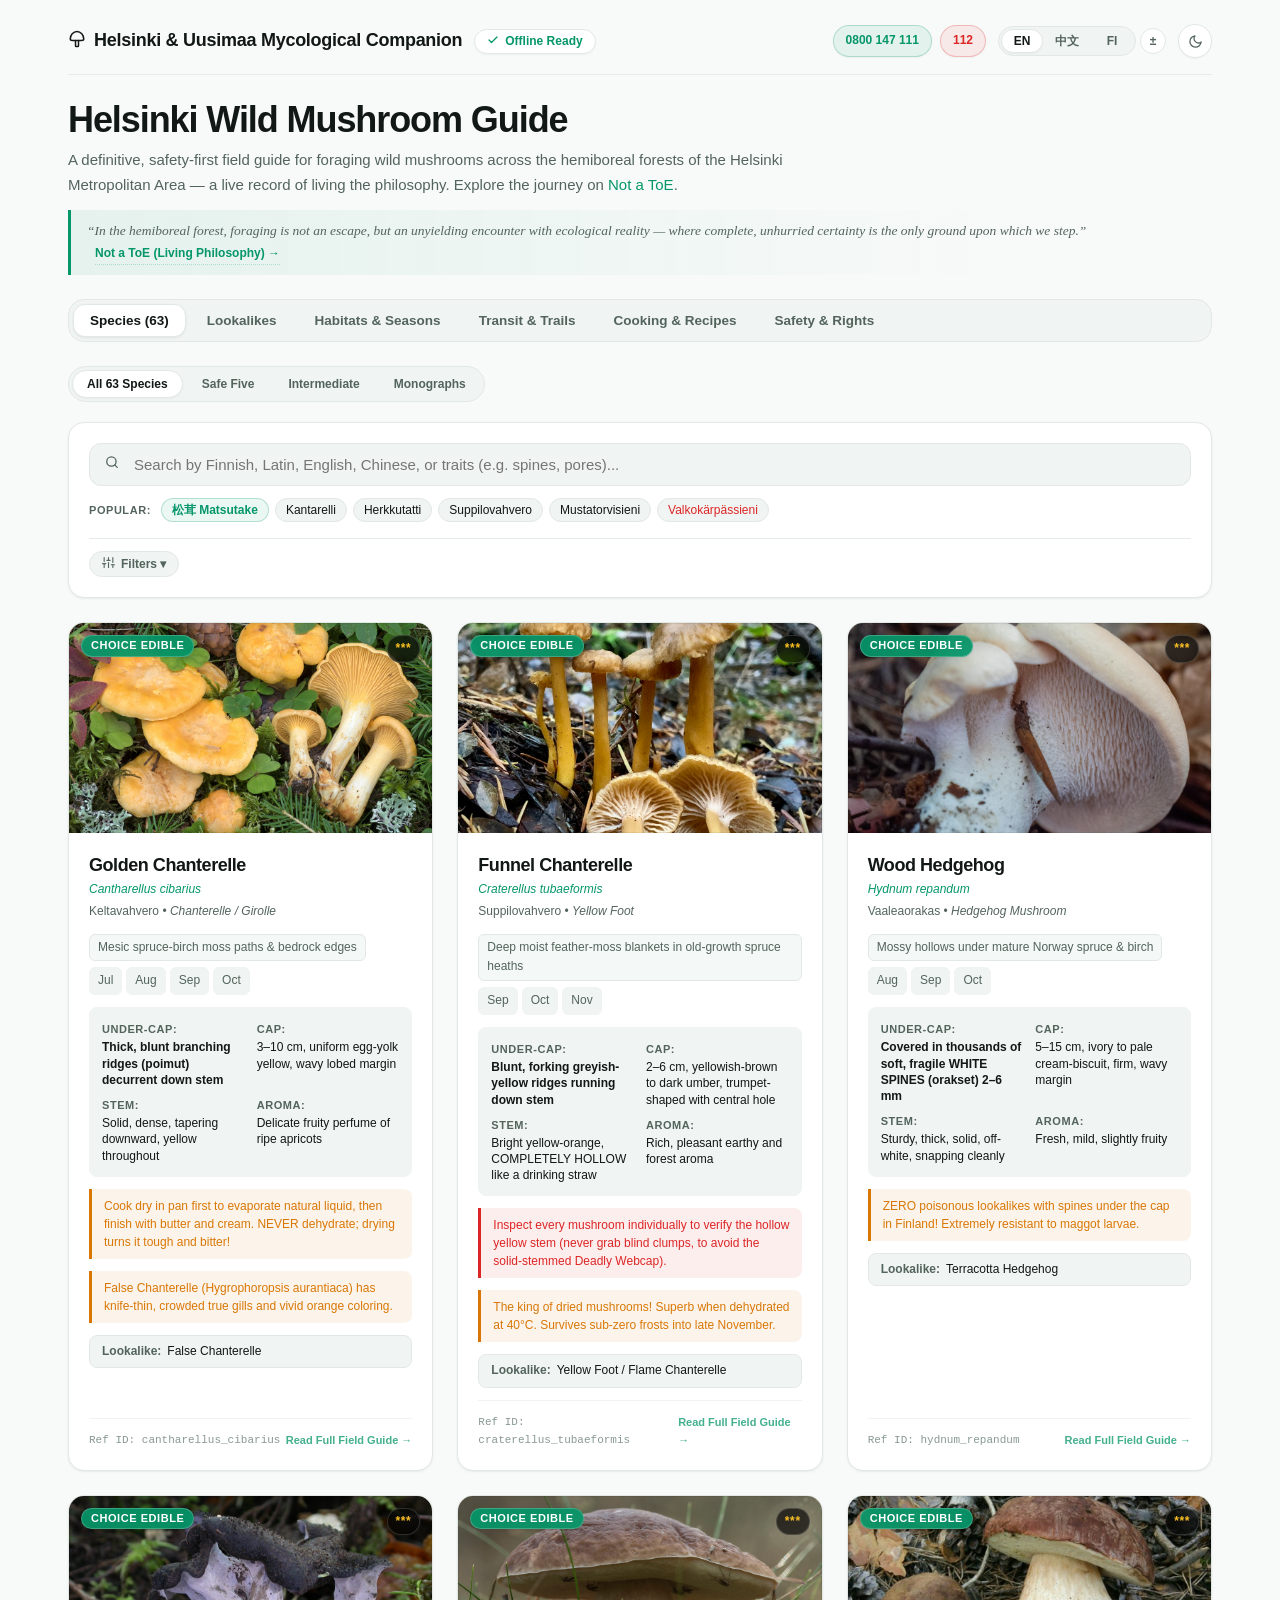
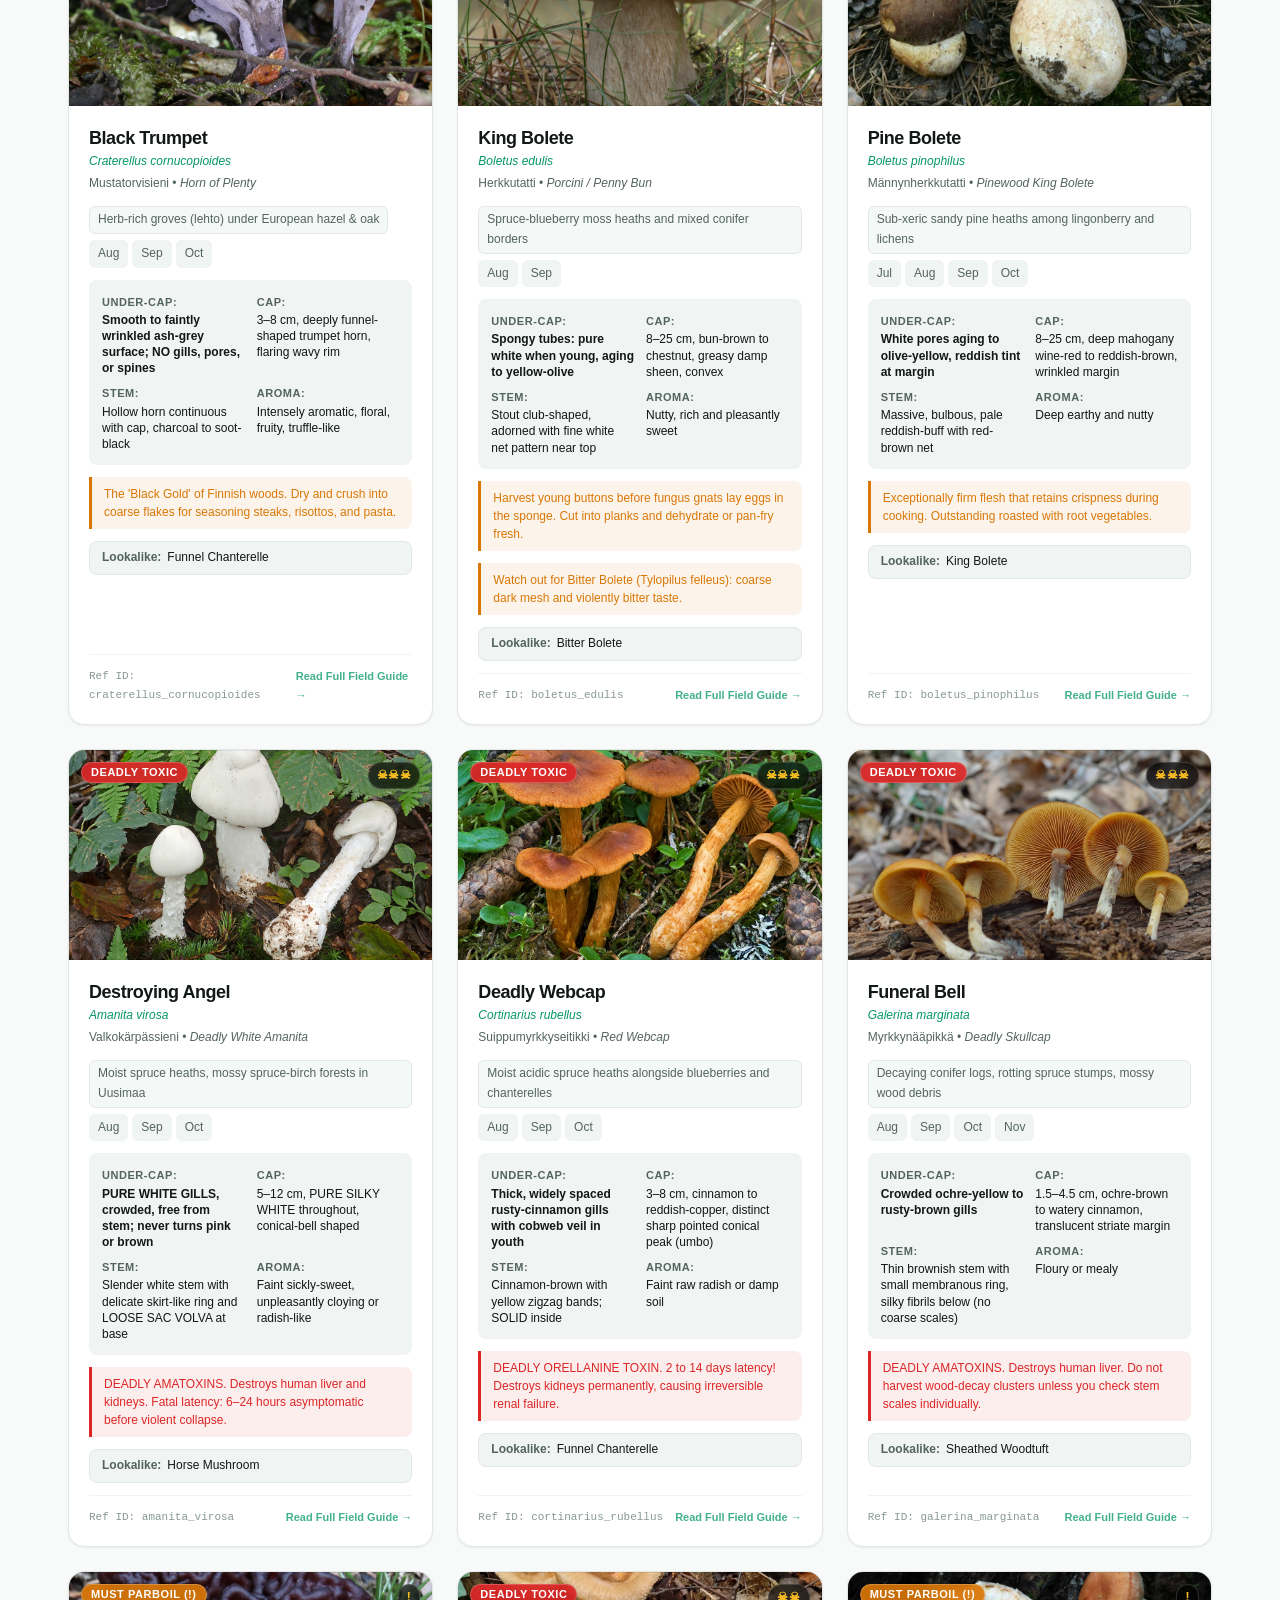
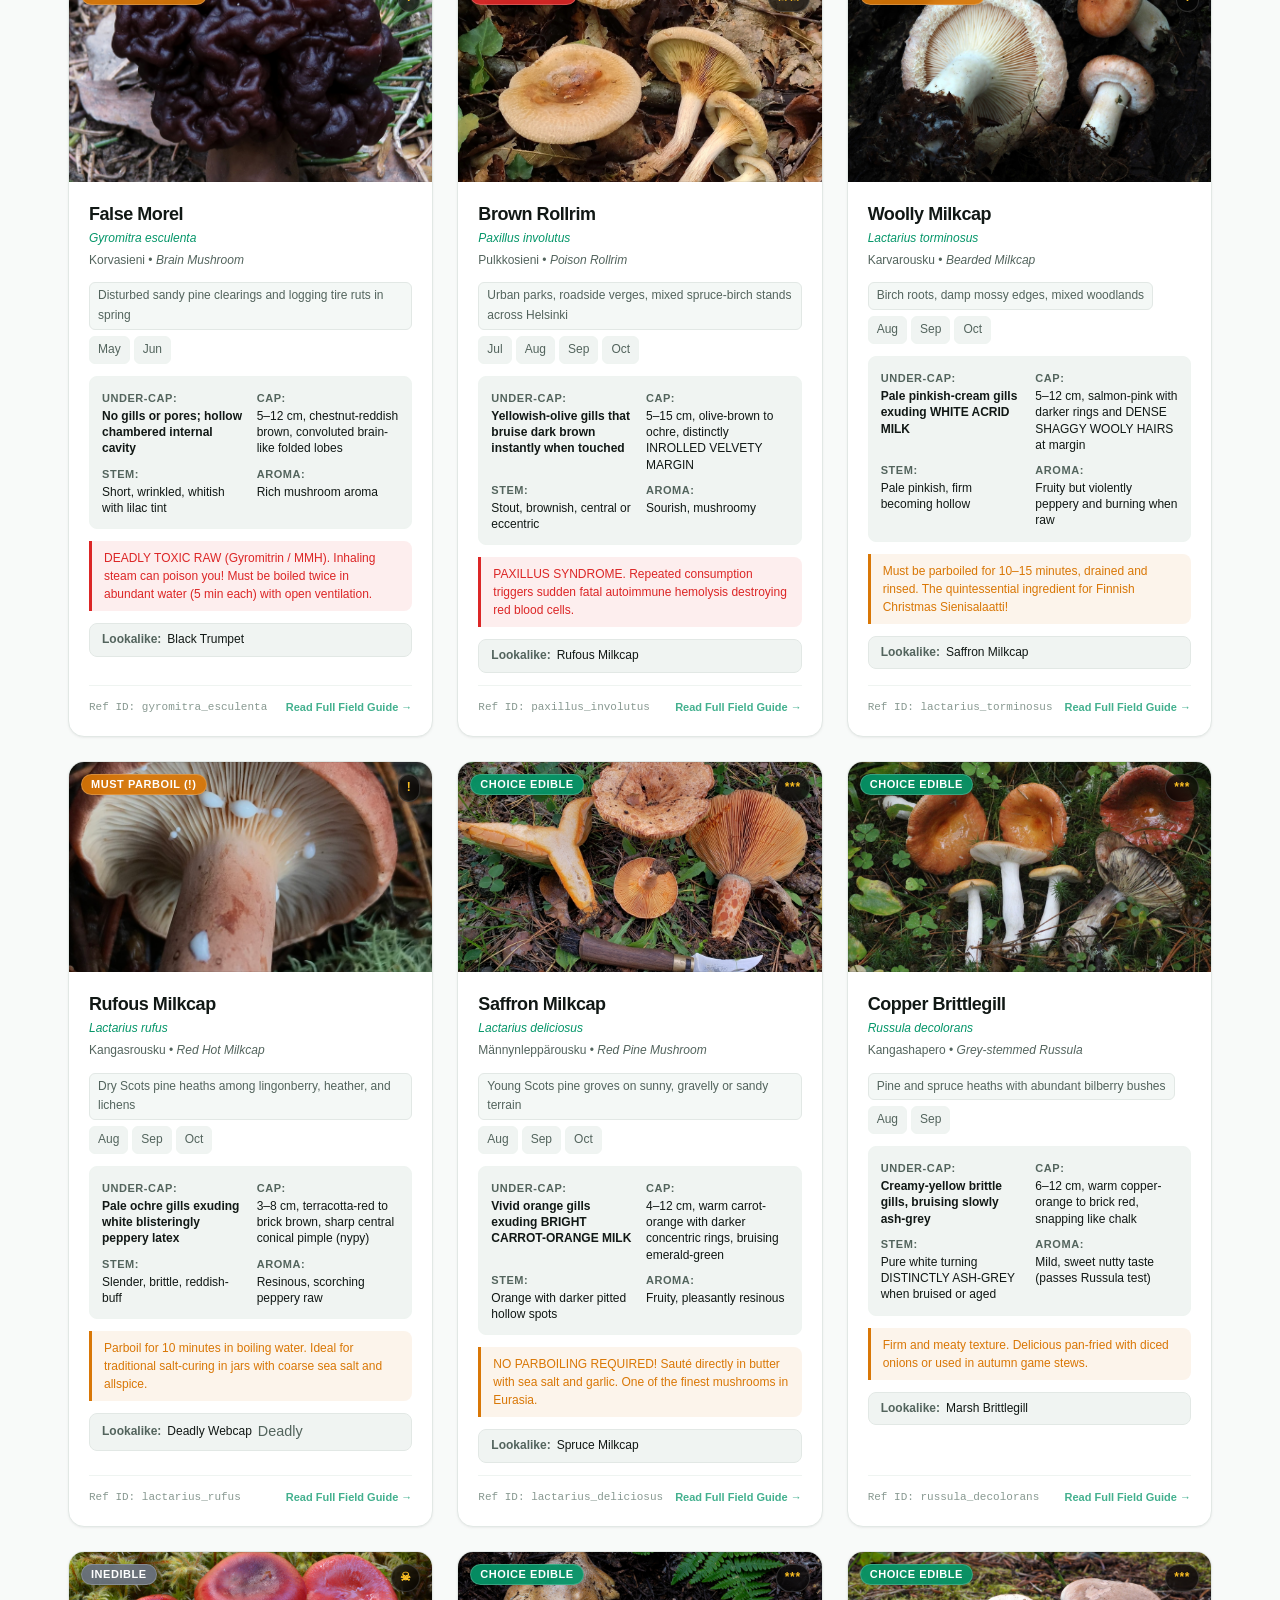
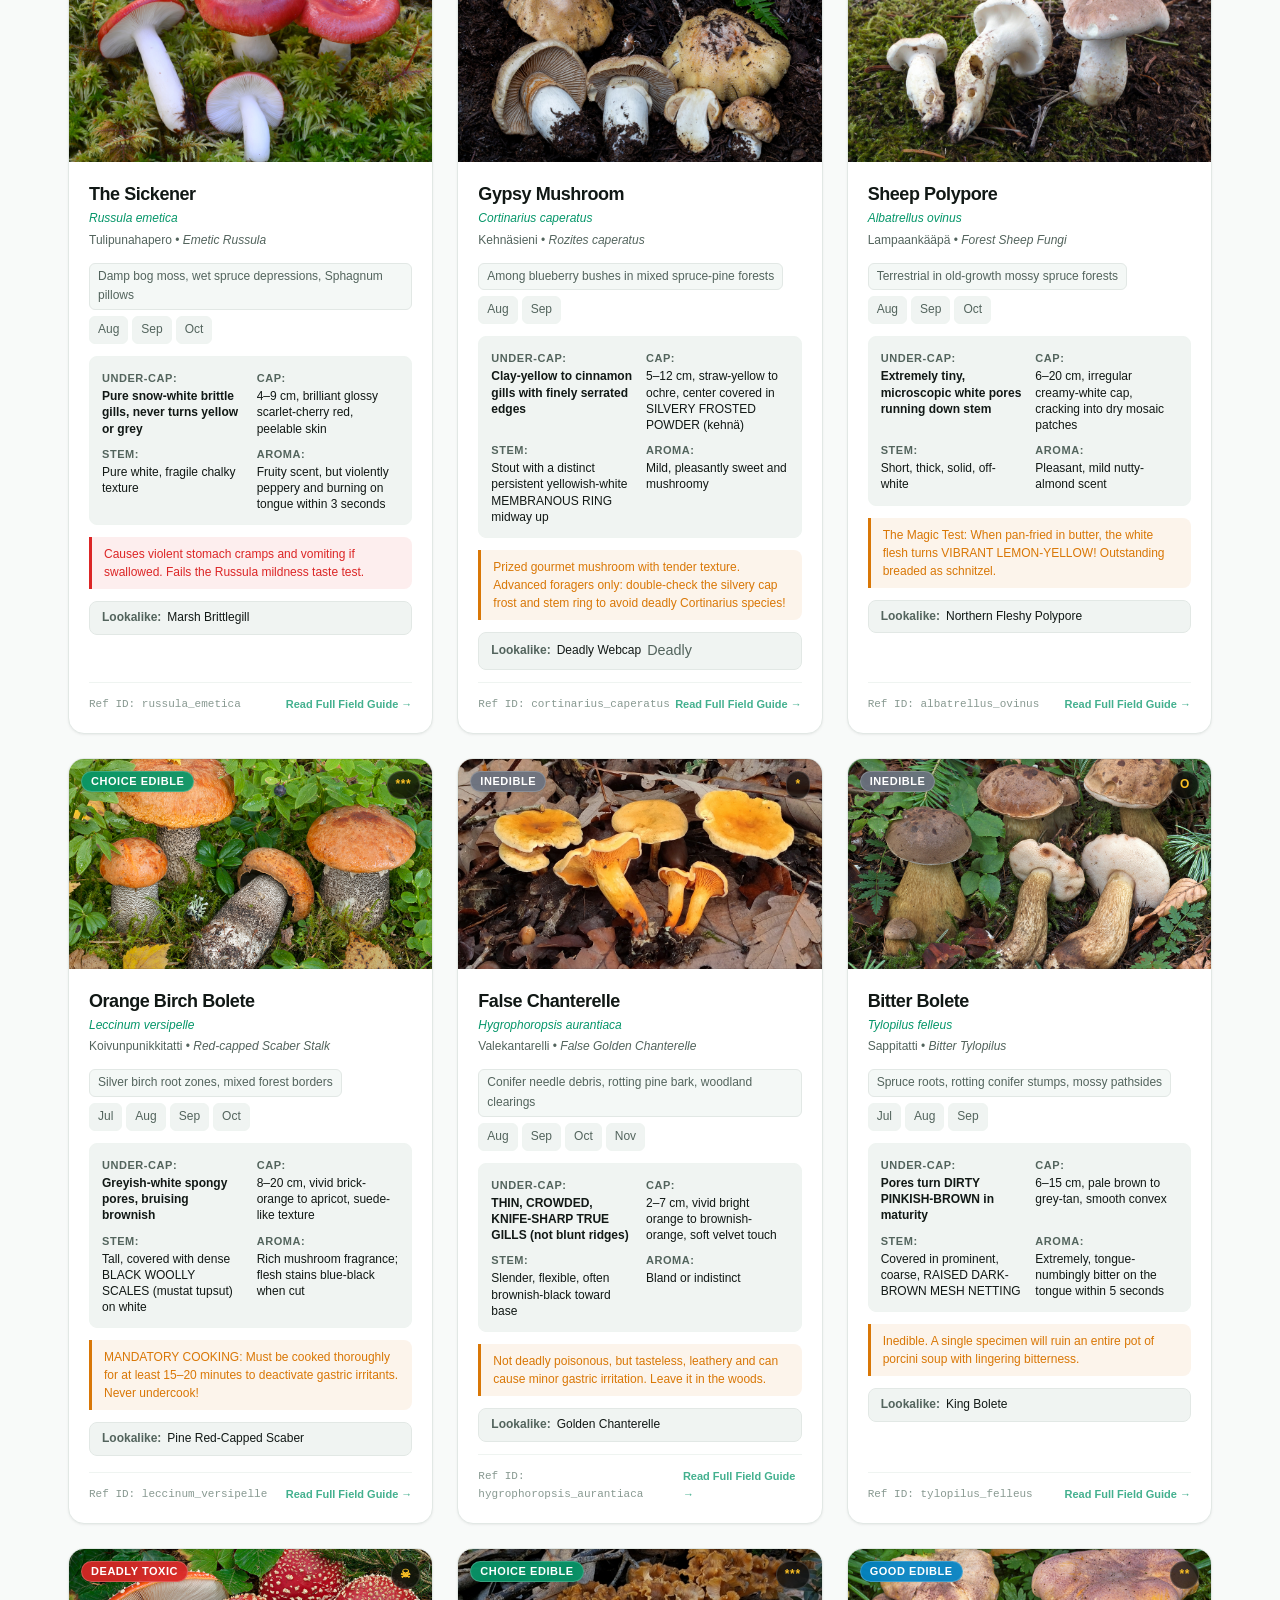
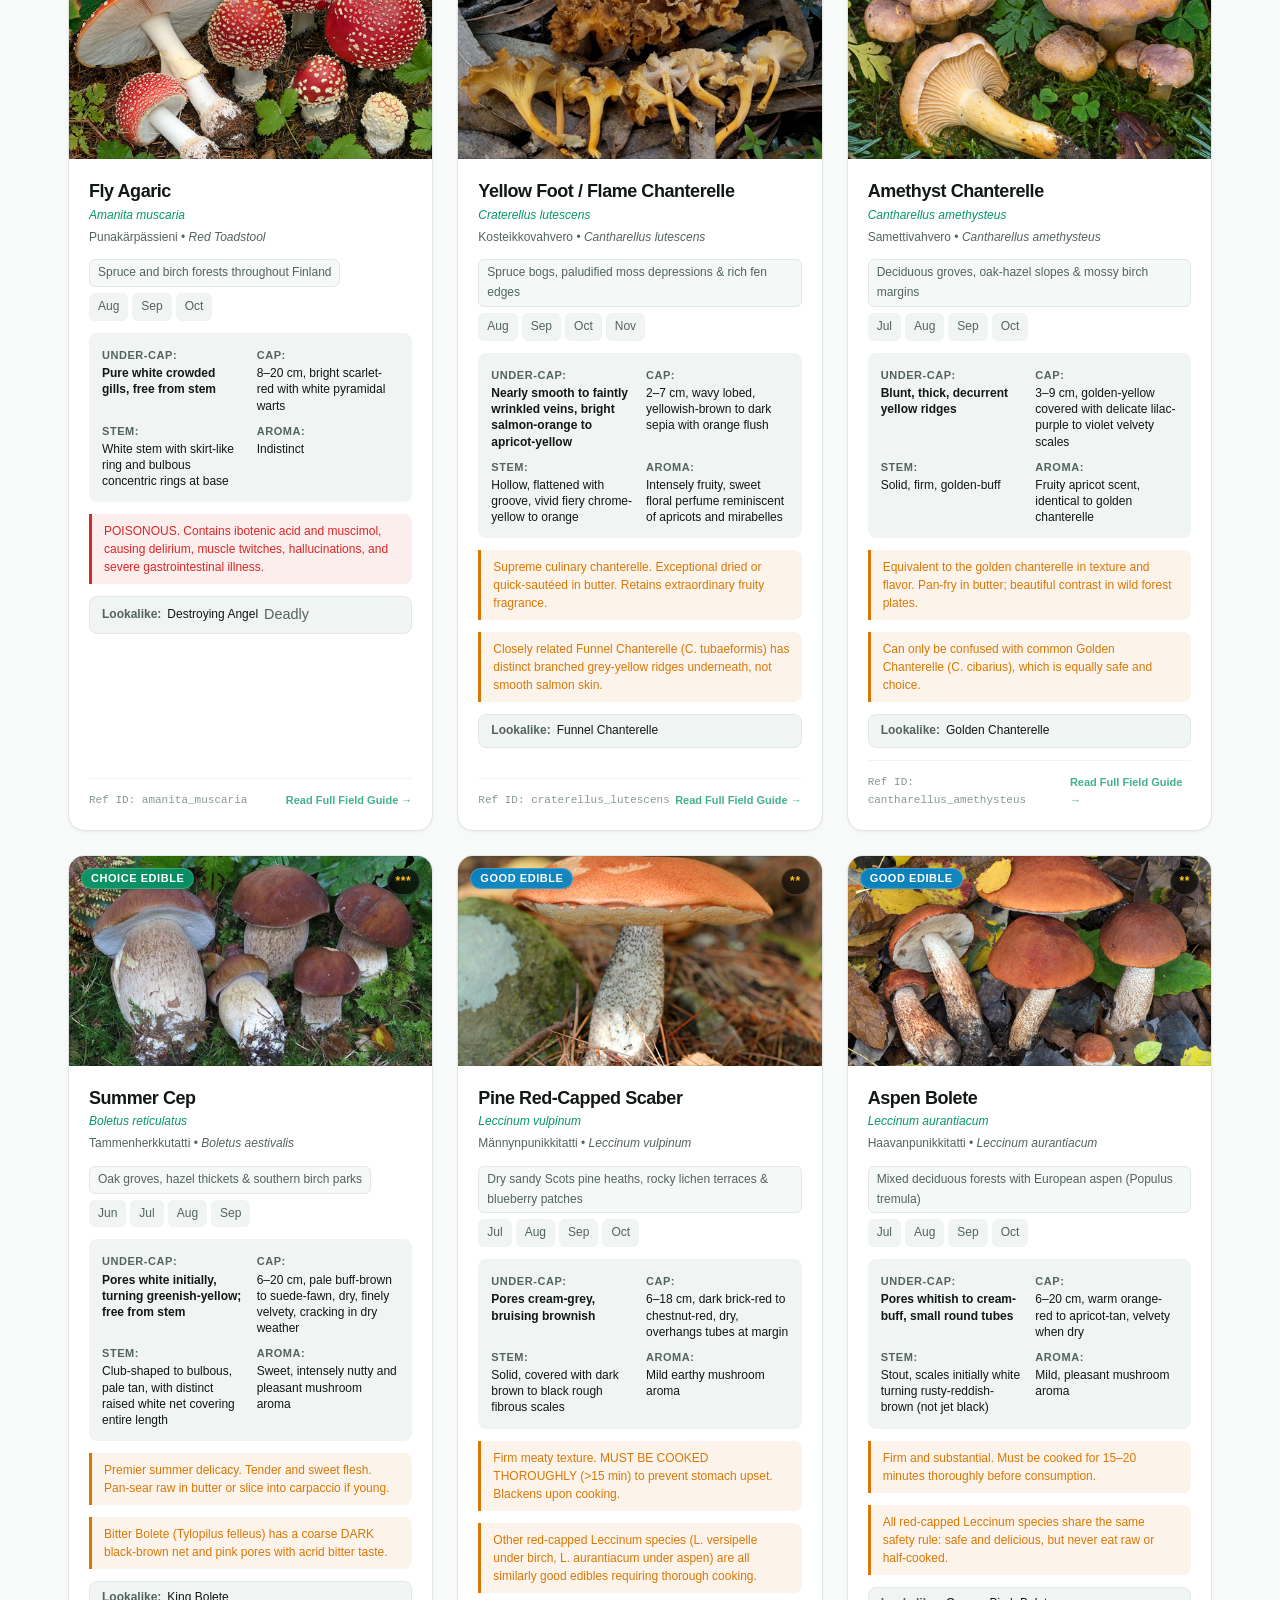
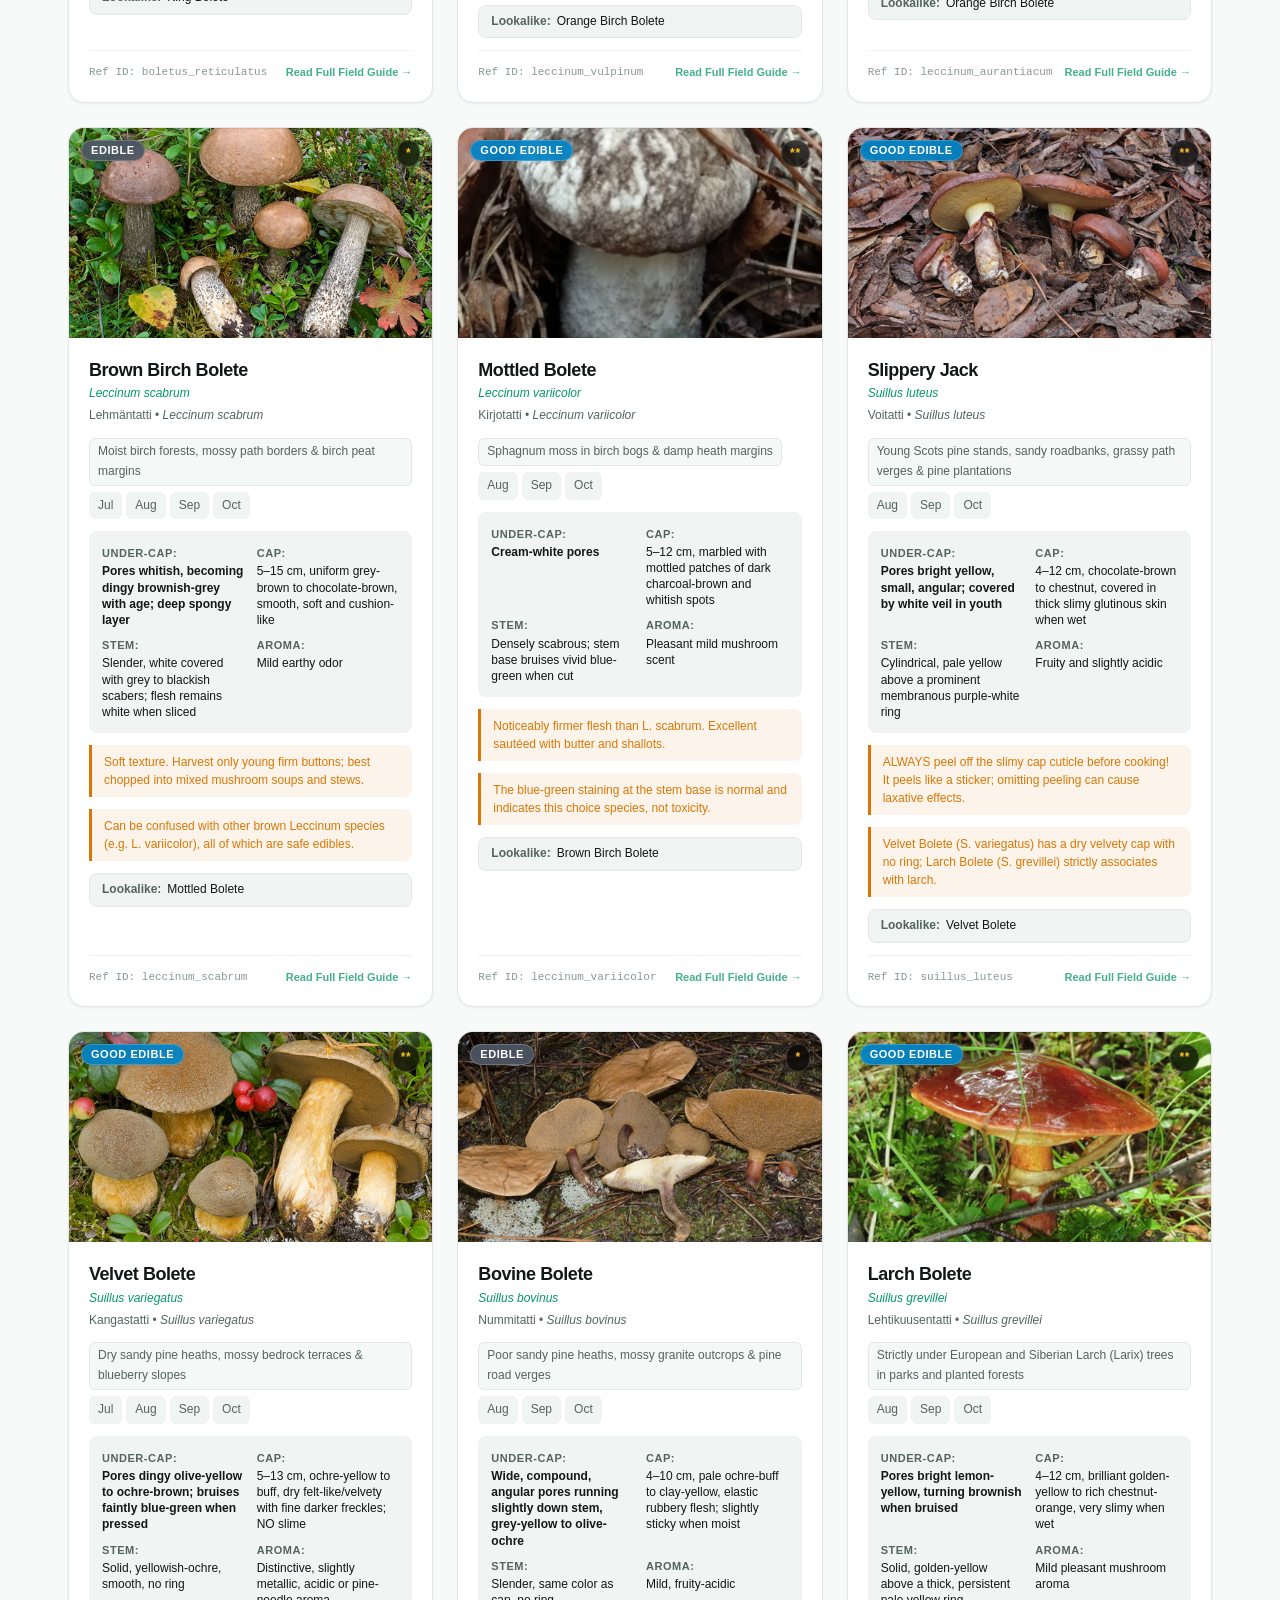
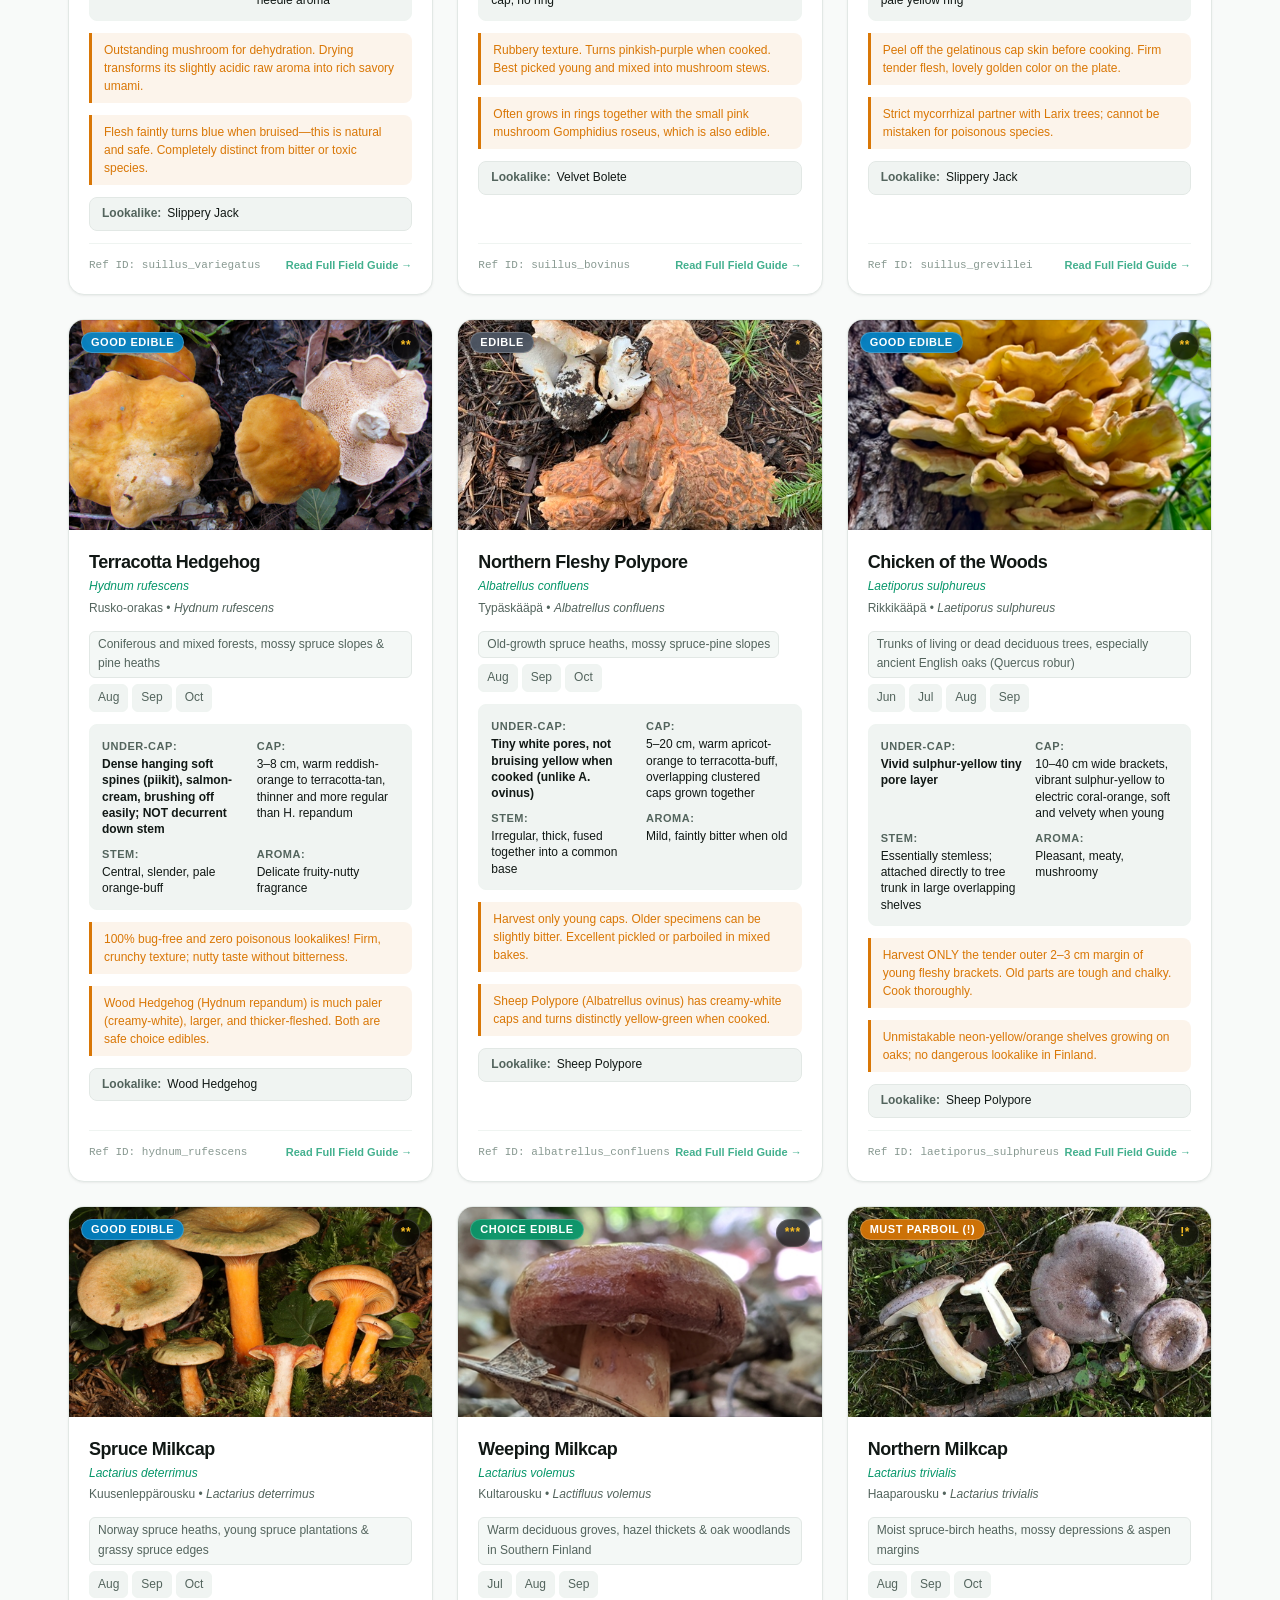
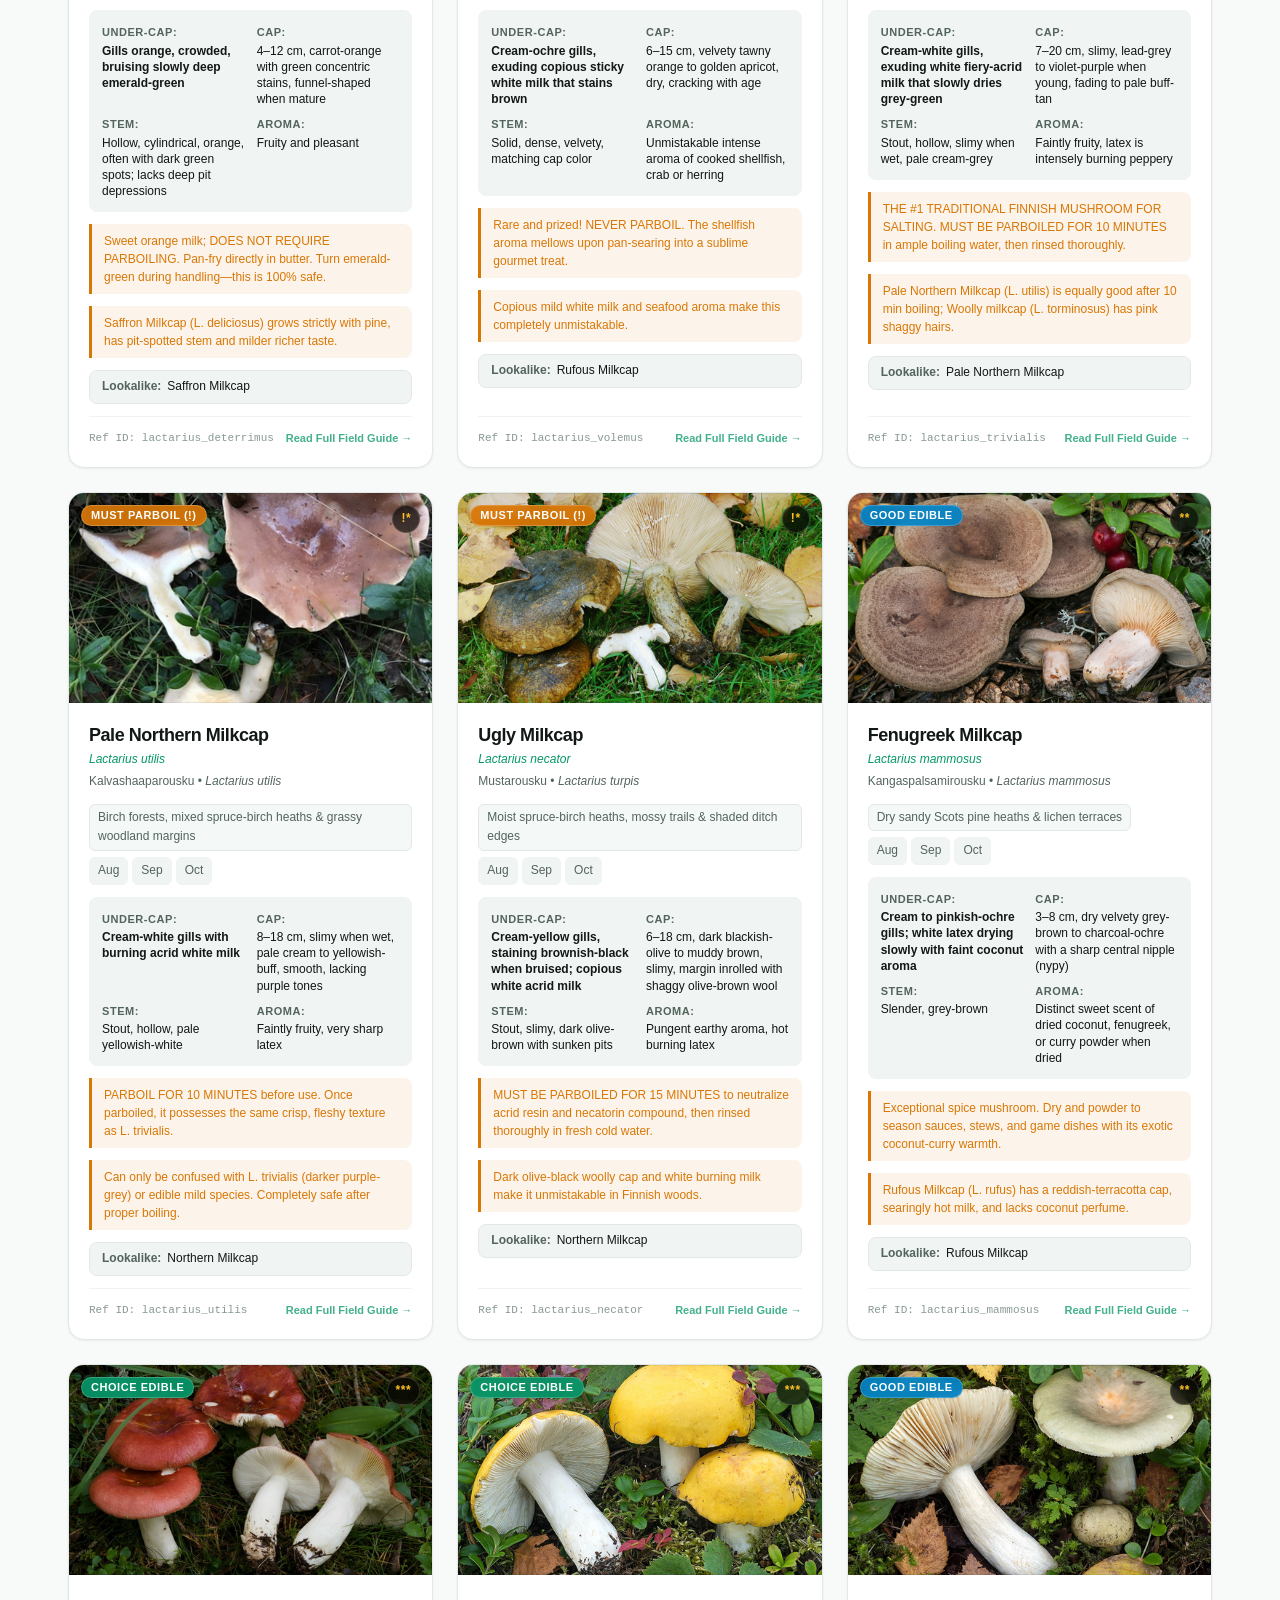
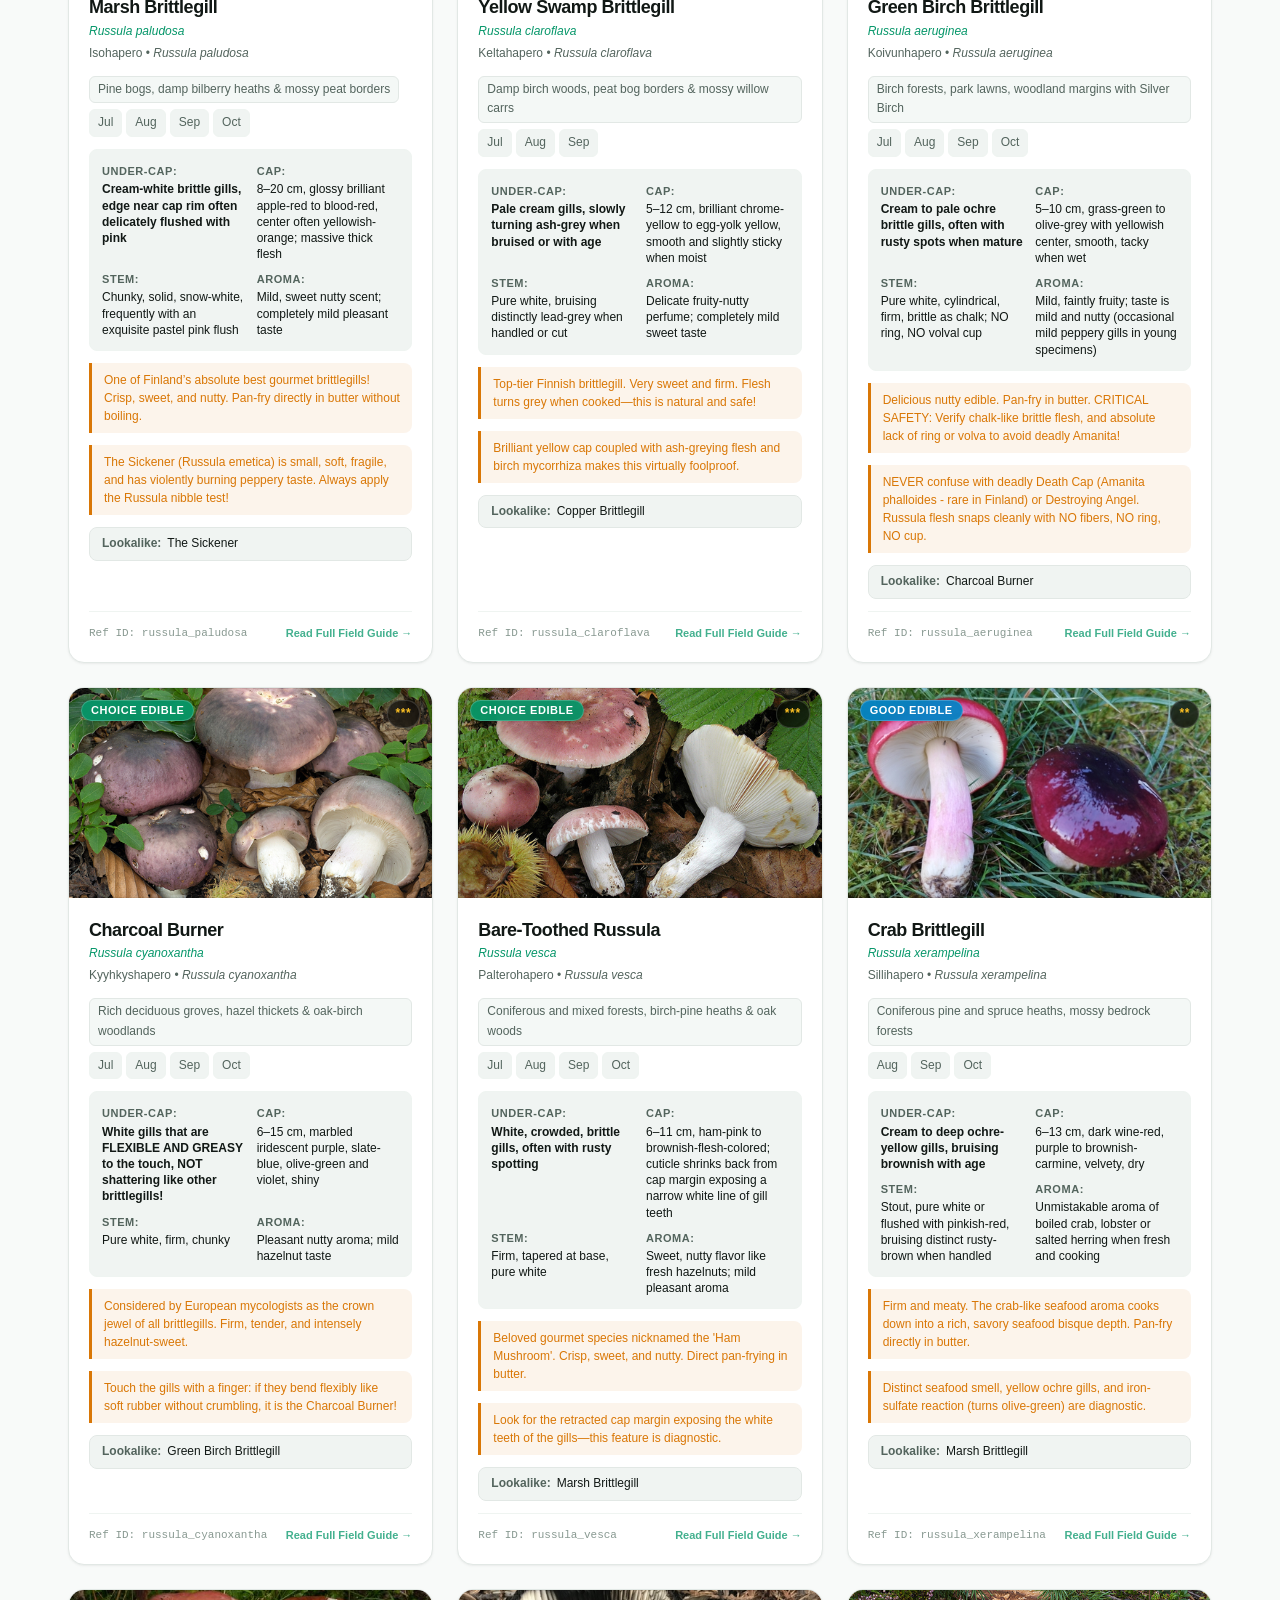
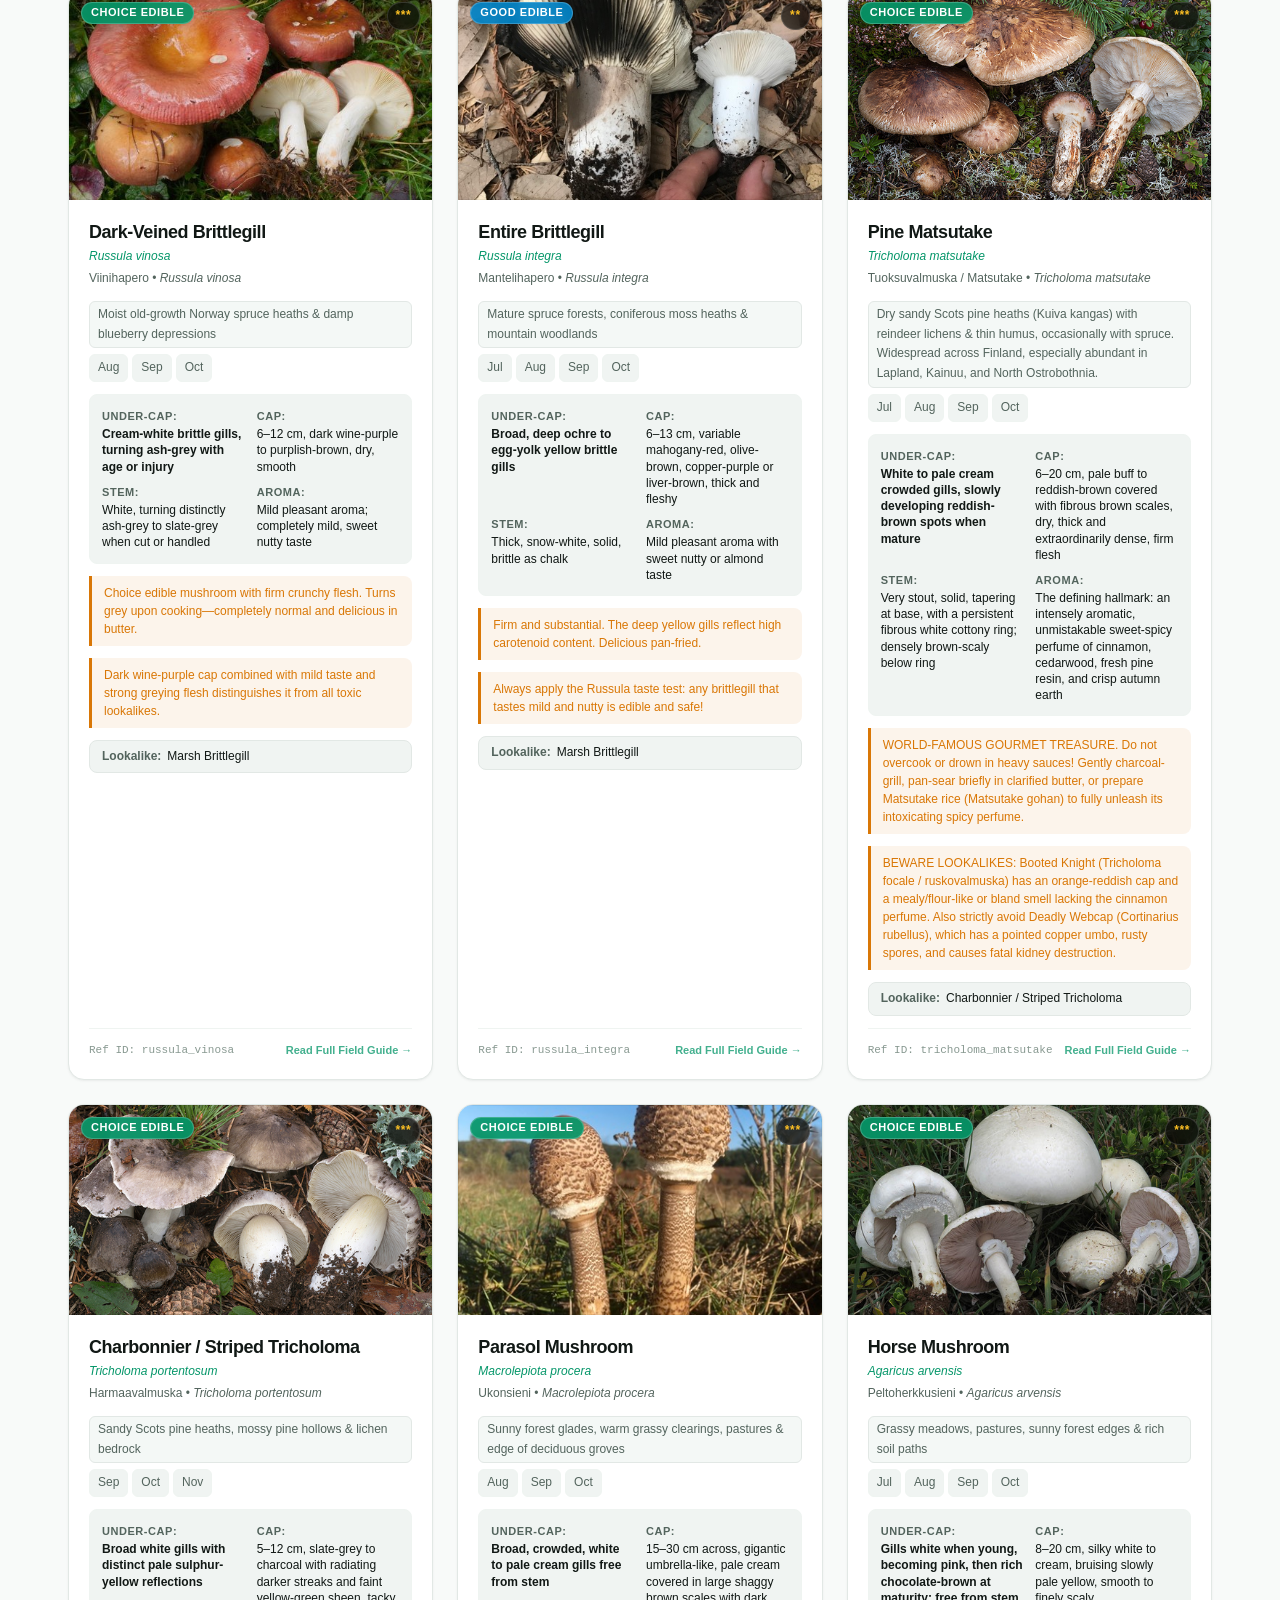
==== commit 5879d766: "Purge all decorative emojis across UI, handbook, and documentation" ====
--- a/index.html
+++ b/index.html
@@ -12,7 +12,7 @@
   <link rel="manifest" href="manifest.webmanifest">
   <link rel="apple-touch-icon" href="apple-touch-icon.png">
   <link rel="stylesheet" href="styles.css?v=20260915-2230">
-  <link rel="icon" href="data:image/svg+xml,<svg xmlns=%22http://www.w3.org/2000/svg%22 viewBox=%220 0 100 100%22><text y=%22.9em%22 font-size=%2290%22>🍄</text></svg>">
+  <link rel="icon" href="data:image/svg+xml,<svg xmlns=%22http://www.w3.org/2000/svg%22 viewBox=%220 0 32 32%22 fill=%22none%22 stroke=%22%2322c55e%22 stroke-width=%222%22 stroke-linecap=%22round%22 stroke-linejoin=%22round%22><path d=%22M16 4C9.5 4 4 9.5 4 16c0 1.5 1 2.5 2.5 2.5h19c1.5 0 2.5-1 2.5-2.5 0-6.5-5.5-12-12-12z%22 fill=%22%2322c55e%22/><path d=%22M12 18.5v7.5a2 2 0 0 0 2 2h4a2 2 0 0 0 2-2v-7.5%22 fill=%22%23e2e8f0%22/></svg>">
 </head>
 <body>
 
